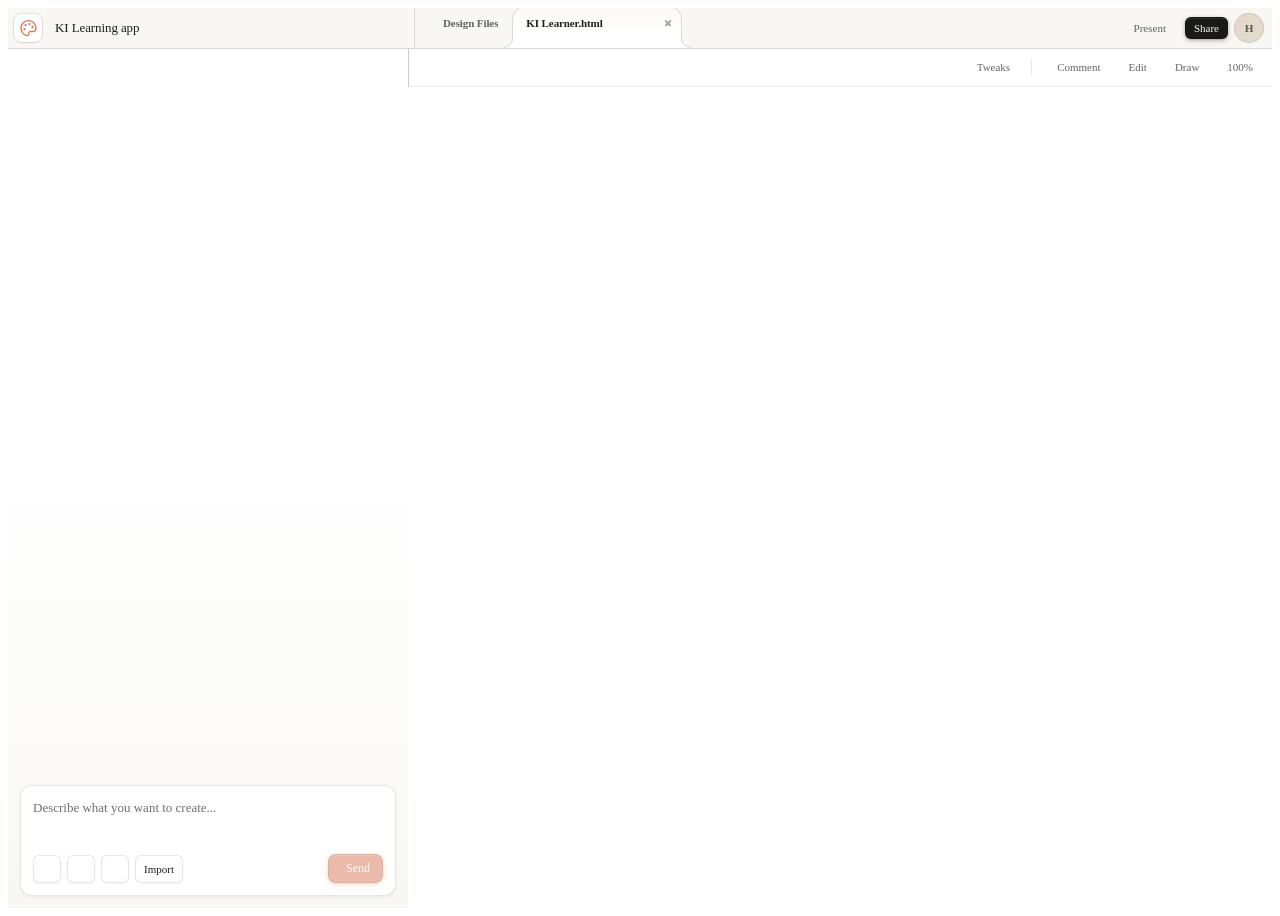
==== index.html @ 26053e1c "Rename KI Learning app.html to index.html" ====
<!DOCTYPE html>
<html lang="en" data-lt-installed="true"><head>
<meta http-equiv="content-type" content="text/html; charset=UTF-8">
    <meta charset="UTF-8">
    <meta name="viewport" content="width=device-width, initial-scale=1.0">
    <title>KI Learning app</title>
    <link rel="icon" type="image/png" href="https://claude.ai/design/favicon.png">
    <script type="module" crossorigin="" src="KI%20Learning%20app_files/index-Cz96LoZX.js"></script>
    <link rel="stylesheet" crossorigin="" href="KI%20Learning%20app_files/index-BI2EGtpj.css">
  <style data-styled="active" data-styled-version="6.4.0">.hYKtVK{font-size:14px;line-height:1;display:inline-flex;align-items:center;justify-content:center;}.eJWgcC{font-size:10px;line-height:1;display:inline-flex;align-items:center;justify-content:center;}.bLBBkU{font-size:12px;line-height:1;display:inline-flex;align-items:center;justify-content:center;}.kWDwpz{font-size:11px;line-height:1;display:inline-flex;align-items:center;justify-content:center;}.hGIDHF{font-size:12px;line-height:1;display:inline-flex;align-items:center;justify-content:center;-webkit-text-stroke:0.04em currentColor;}.cVWaJL{font-size:15px;line-height:1;display:inline-flex;align-items:center;justify-content:center;}.bQMIvb{font-size:14px;line-height:1;display:inline-flex;align-items:center;justify-content:center;-webkit-text-stroke:0.04em currentColor;}.ffAWoj{font-size:10px;line-height:1;display:inline-flex;align-items:center;justify-content:center;-webkit-text-stroke:0.04em currentColor;}.hYiRxR{font-size:13px;line-height:1;display:inline-flex;align-items:center;justify-content:center;}.kbCISs{font-size:20px;line-height:1;display:inline-flex;align-items:center;justify-content:center;-webkit-text-stroke:0.04em currentColor;}.dVxOW{font-size:11px;line-height:1;display:inline-flex;align-items:center;justify-content:center;-webkit-text-stroke:0.04em currentColor;}.hRhKWC{font-size:9px;line-height:1;display:inline-flex;align-items:center;justify-content:center;}.fsXyGc{font-size:13px;line-height:1;display:inline-flex;align-items:center;justify-content:center;-webkit-text-stroke:0.04em currentColor;}.gyfGsr{font-size:9px;line-height:1;display:inline-flex;align-items:center;justify-content:center;-webkit-text-stroke:0.04em currentColor;}.gNkjFz{padding:8px 16px;font-size:13px;font-family:inherit;font-weight:500;border-radius:8px;cursor:default;user-select:none;display:inline-flex;align-items:center;justify-content:center;gap:6px;outline:none;border:1px solid transparent;white-space:nowrap;overflow:hidden;text-overflow:ellipsis;min-width:0;flex-shrink:1;background:#D97757;color:#FAF9F5;border-color:rgba(0, 0, 0, 0.15);box-shadow:0 1px 3px rgba(180, 90, 30, 0.35),0 2px 6px rgba(180, 90, 30, 0.2),inset 0 1px 0 rgba(255, 255, 255, 0.15);position:relative;}.gNkjFz:disabled{opacity:0.5;cursor:not-allowed;}.dndEDi{padding:6px 12px;font-size:12px;font-family:inherit;font-weight:500;border-radius:8px;cursor:default;user-select:none;display:inline-flex;align-items:center;justify-content:center;gap:5px;outline:none;border:1px solid transparent;white-space:nowrap;overflow:hidden;text-overflow:ellipsis;min-width:0;flex-shrink:1;background:#FFFFFF;border-color:rgba(15, 12, 8, 0.1);color:rgba(15, 12, 8, 0.92);box-shadow:0 1px 2px rgba(20, 20, 19, 0.04);position:relative;}.dndEDi:disabled{opacity:0.5;cursor:not-allowed;}.isXUvw{padding:8px 16px;font-size:13px;font-family:inherit;font-weight:500;border-radius:8px;cursor:default;user-select:none;display:inline-flex;align-items:center;justify-content:center;gap:6px;outline:none;border:1px solid transparent;white-space:nowrap;overflow:hidden;text-overflow:ellipsis;min-width:0;flex-shrink:1;background:#C46A4D;color:#FAF9F5;border-color:rgba(0, 0, 0, 0.15);box-shadow:0 1px 3px rgba(180, 90, 30, 0.35),0 2px 6px rgba(180, 90, 30, 0.2),inset 0 1px 0 rgba(255, 255, 255, 0.15);position:relative;}.isXUvw:disabled{opacity:0.5;cursor:not-allowed;}.iXdzMN{padding:8px 16px;font-size:13px;font-family:inherit;font-weight:500;border-radius:8px;cursor:default;user-select:none;display:inline-flex;align-items:center;justify-content:center;gap:6px;outline:none;border:1px solid transparent;white-space:nowrap;overflow:hidden;text-overflow:ellipsis;min-width:0;flex-shrink:1;background:#B05E43;color:#FAF9F5;border-color:rgba(0, 0, 0, 0.15);box-shadow:0 1px 3px rgba(180, 90, 30, 0.35),0 2px 6px rgba(180, 90, 30, 0.2),inset 0 1px 0 rgba(255, 255, 255, 0.15);position:relative;}.iXdzMN:disabled{opacity:0.5;cursor:not-allowed;}.iPDDqo{padding:4px 8px;font-size:11px;font-family:inherit;font-weight:500;border-radius:6px;cursor:default;user-select:none;display:inline-flex;align-items:center;justify-content:center;gap:4px;outline:none;border:1px solid transparent;white-space:nowrap;overflow:hidden;text-overflow:ellipsis;min-width:0;flex-shrink:1;background:#191915;color:#FAF9F5;border-color:rgba(0, 0, 0, 0.2);box-shadow:0 1px 3px rgba(15, 12, 8, 0.25),0 2px 6px rgba(15, 12, 8, 0.15),inset 0 1px 0 rgba(255, 255, 255, 0.08);position:relative;}.iPDDqo:disabled{opacity:0.5;cursor:not-allowed;}.ilRVAb{padding:4px 8px;font-size:11px;font-family:inherit;font-weight:500;border-radius:6px;cursor:default;user-select:none;display:inline-flex;align-items:center;justify-content:center;gap:4px;outline:none;border:1px solid transparent;white-space:nowrap;overflow:hidden;text-overflow:ellipsis;min-width:0;flex-shrink:1;background:#FFFFFF;border-color:rgba(15, 12, 8, 0.1);color:rgba(15, 12, 8, 0.92);box-shadow:0 1px 2px rgba(20, 20, 19, 0.04);position:relative;}.ilRVAb:disabled{opacity:0.5;cursor:not-allowed;}.bMerhb{padding:6px 12px;font-size:12px;font-family:inherit;font-weight:500;border-radius:8px;cursor:default;user-select:none;display:inline-flex;align-items:center;justify-content:center;gap:5px;outline:none;border:1px solid transparent;white-space:nowrap;overflow:hidden;text-overflow:ellipsis;min-width:0;flex-shrink:1;background:#D97757;color:#FAF9F5;border-color:rgba(0, 0, 0, 0.15);box-shadow:0 1px 3px rgba(180, 90, 30, 0.35),0 2px 6px rgba(180, 90, 30, 0.2),inset 0 1px 0 rgba(255, 255, 255, 0.15);position:relative;}.bMerhb:disabled{opacity:0.5;cursor:not-allowed;}.LpSNA{padding:4px 8px;font-size:11px;font-family:inherit;font-weight:500;border-radius:6px;cursor:default;user-select:none;display:inline-flex;align-items:center;justify-content:center;gap:4px;outline:none;border:1px solid transparent;white-space:nowrap;overflow:hidden;text-overflow:ellipsis;min-width:0;flex-shrink:1;background:transparent;color:rgba(15, 12, 8, 0.64);position:relative;}.LpSNA:disabled{opacity:0.5;cursor:not-allowed;}.eaeULG{padding:8px 16px;font-size:13px;font-family:inherit;font-weight:500;border-radius:8px;cursor:default;user-select:none;display:inline-flex;align-items:center;justify-content:center;gap:6px;outline:none;border:1px solid transparent;white-space:nowrap;overflow:hidden;text-overflow:ellipsis;min-width:0;flex-shrink:1;background:#FFFFFF;border-color:rgba(15, 12, 8, 0.1);color:rgba(15, 12, 8, 0.92);box-shadow:0 1px 2px rgba(20, 20, 19, 0.04);position:relative;}.eaeULG:disabled{opacity:0.5;cursor:not-allowed;}.ceIduY{padding:6px 12px;font-size:12px;font-family:inherit;font-weight:500;border-radius:8px;cursor:default;user-select:none;display:inline-flex;align-items:center;justify-content:center;gap:5px;outline:none;border:1px solid transparent;white-space:nowrap;overflow:hidden;text-overflow:ellipsis;min-width:0;flex-shrink:1;background:#C46A4D;color:#FAF9F5;border-color:rgba(0, 0, 0, 0.15);box-shadow:0 1px 3px rgba(180, 90, 30, 0.35),0 2px 6px rgba(180, 90, 30, 0.2),inset 0 1px 0 rgba(255, 255, 255, 0.15);position:relative;}.ceIduY:disabled{opacity:0.5;cursor:not-allowed;}.ujMSx{padding:6px 12px;font-size:12px;font-family:inherit;font-weight:500;border-radius:8px;cursor:default;user-select:none;display:inline-flex;align-items:center;justify-content:center;gap:5px;outline:none;border:1px solid transparent;white-space:nowrap;overflow:hidden;text-overflow:ellipsis;min-width:0;flex-shrink:1;background:#B05E43;color:#FAF9F5;border-color:rgba(0, 0, 0, 0.15);box-shadow:0 1px 3px rgba(180, 90, 30, 0.35),0 2px 6px rgba(180, 90, 30, 0.2),inset 0 1px 0 rgba(255, 255, 255, 0.15);position:relative;}.ujMSx:disabled{opacity:0.5;cursor:not-allowed;}.hLYyfT{padding:6px 12px;font-size:12px;font-family:inherit;font-weight:500;border-radius:8px;cursor:default;user-select:none;display:inline-flex;align-items:center;justify-content:center;gap:5px;outline:none;border:1px solid transparent;white-space:nowrap;overflow:hidden;text-overflow:ellipsis;min-width:0;flex-shrink:1;background:rgba(15, 12, 8, 0.04);border-color:rgba(15, 12, 8, 0.1);color:rgba(15, 12, 8, 0.92);box-shadow:0 1px 2px rgba(20, 20, 19, 0.04);position:relative;}.hLYyfT:disabled{opacity:0.5;cursor:not-allowed;}.fSesGf{padding:6px 12px;font-size:12px;font-family:inherit;font-weight:500;border-radius:8px;cursor:default;user-select:none;display:inline-flex;align-items:center;justify-content:center;gap:5px;outline:none;border:1px solid transparent;white-space:nowrap;overflow:hidden;text-overflow:ellipsis;min-width:0;flex-shrink:1;background:#E8E6DC;border-color:rgba(15, 12, 8, 0.1);color:rgba(15, 12, 8, 0.92);box-shadow:0 1px 2px rgba(20, 20, 19, 0.04);position:relative;}.fSesGf:disabled{opacity:0.5;cursor:not-allowed;}.cuEEjW{padding:4px 8px;font-size:11px;font-family:inherit;font-weight:500;border-radius:6px;cursor:default;user-select:none;display:inline-flex;align-items:center;justify-content:center;gap:4px;outline:none;border:1px solid transparent;white-space:nowrap;overflow:hidden;text-overflow:ellipsis;min-width:0;flex-shrink:1;background:rgba(15, 12, 8, 0.04);border-color:rgba(15, 12, 8, 0.1);color:rgba(15, 12, 8, 0.92);box-shadow:0 1px 2px rgba(20, 20, 19, 0.04);position:relative;}.cuEEjW:disabled{opacity:0.5;cursor:not-allowed;}.eGORRY{padding:4px 8px;font-size:11px;font-family:inherit;font-weight:500;border-radius:6px;cursor:default;user-select:none;display:inline-flex;align-items:center;justify-content:center;gap:4px;outline:none;border:1px solid transparent;white-space:nowrap;overflow:hidden;text-overflow:ellipsis;min-width:0;flex-shrink:1;background:rgba(15, 12, 8, 0.04);color:rgba(15, 12, 8, 0.64);position:relative;}.eGORRY:disabled{opacity:0.5;cursor:not-allowed;}.bnxZnQ{padding:4px 8px;font-size:11px;font-family:inherit;font-weight:500;border-radius:6px;cursor:default;user-select:none;display:inline-flex;align-items:center;justify-content:center;gap:4px;outline:none;border:1px solid transparent;white-space:nowrap;overflow:hidden;text-overflow:ellipsis;min-width:0;flex-shrink:1;background:#2B2B26;color:#FAF9F5;border-color:rgba(0, 0, 0, 0.2);box-shadow:0 1px 3px rgba(15, 12, 8, 0.25),0 2px 6px rgba(15, 12, 8, 0.15),inset 0 1px 0 rgba(255, 255, 255, 0.08);position:relative;}.bnxZnQ:disabled{opacity:0.5;cursor:not-allowed;}.hWQkAp{padding:4px 8px;font-size:11px;font-family:inherit;font-weight:500;border-radius:6px;cursor:default;user-select:none;display:inline-flex;align-items:center;justify-content:center;gap:4px;outline:none;border:1px solid transparent;white-space:nowrap;overflow:hidden;text-overflow:ellipsis;min-width:0;flex-shrink:1;background:#0F0C08;color:#FAF9F5;border-color:rgba(0, 0, 0, 0.2);box-shadow:0 1px 3px rgba(15, 12, 8, 0.25),0 2px 6px rgba(15, 12, 8, 0.15),inset 0 1px 0 rgba(255, 255, 255, 0.08);position:relative;}.hWQkAp:disabled{opacity:0.5;cursor:not-allowed;}@keyframes gRQzEF{0%,80%,100%{opacity:0.25;transform:scale(0.75);}40%{opacity:1;transform:scale(1);}}.dPrClW{position:absolute;inset:0;display:flex;align-items:center;justify-content:center;gap:3.75px;}.dPrClW>span{width:5px;height:5px;border-radius:50%;background:currentColor;animation:gRQzEF 1.2s ease-in-out infinite;}.dPrClW>span:nth-child(2){animation-delay:0.15s;}.dPrClW>span:nth-child(3){animation-delay:0.3s;}.cUYBSi{position:absolute;inset:0;display:flex;align-items:center;justify-content:center;gap:2.25px;}.cUYBSi>span{width:3px;height:3px;border-radius:50%;background:currentColor;animation:gRQzEF 1.2s ease-in-out infinite;}.cUYBSi>span:nth-child(2){animation-delay:0.15s;}.cUYBSi>span:nth-child(3){animation-delay:0.3s;}.ewSksf{width:26px;height:26px;padding:0;border-radius:6px;cursor:default;user-select:none;display:flex;align-items:center;justify-content:center;outline:none;color:rgba(15, 12, 8, 0.64);background:transparent;border:1px solid transparent;}.ewSksf:disabled{opacity:0.3;cursor:not-allowed;}.kcgBzM{width:28px;height:28px;padding:0;border-radius:6px;cursor:default;user-select:none;display:flex;align-items:center;justify-content:center;outline:none;color:rgba(15, 12, 8, 0.64);background:#FFFFFF;border:1px solid rgba(15, 12, 8, 0.1);box-shadow:0 1px 2px rgba(20, 20, 19, 0.04);}.kcgBzM:disabled{opacity:0.3;cursor:not-allowed;}.idXJmk{width:26px;height:26px;padding:0;border-radius:6px;cursor:default;user-select:none;display:flex;align-items:center;justify-content:center;outline:none;color:rgba(15, 12, 8, 0.64);background:#FFFFFF;border:1px solid rgba(15, 12, 8, 0.1);box-shadow:0 1px 2px rgba(20, 20, 19, 0.04);}.idXJmk:disabled{opacity:0.3;cursor:not-allowed;}.hYayyT{width:32px;height:32px;padding:0;border-radius:6px;cursor:default;user-select:none;display:flex;align-items:center;justify-content:center;outline:none;color:rgba(15, 12, 8, 0.64);background:transparent;border:1px solid transparent;}.hYayyT:disabled{opacity:0.3;cursor:not-allowed;}.djthpa{width:28px;height:28px;padding:0;border-radius:6px;cursor:default;user-select:none;display:flex;align-items:center;justify-content:center;outline:none;color:rgba(15, 12, 8, 0.64);background:#D97757;color:#FAF9F5;border:1px solid rgba(0, 0, 0, 0.15);box-shadow:0 1px 3px rgba(180, 90, 30, 0.35),0 2px 6px rgba(180, 90, 30, 0.2),inset 0 1px 0 rgba(255, 255, 255, 0.15);}.djthpa:disabled{opacity:0.3;cursor:not-allowed;}.htRihl{width:28px;height:28px;padding:0;border-radius:6px;cursor:default;user-select:none;display:flex;align-items:center;justify-content:center;outline:none;color:rgba(15, 12, 8, 0.64);background:rgba(15, 12, 8, 0.04);border:1px solid rgba(15, 12, 8, 0.1);box-shadow:0 1px 2px rgba(20, 20, 19, 0.04);}.htRihl:disabled{opacity:0.3;cursor:not-allowed;}.kEbXKT{width:22px;height:22px;padding:0;border-radius:6px;cursor:default;user-select:none;display:flex;align-items:center;justify-content:center;outline:none;color:rgba(15, 12, 8, 0.64);background:transparent;border:1px solid transparent;}.kEbXKT:disabled{opacity:0.3;cursor:not-allowed;}.igRrSv{width:22px;height:22px;padding:0;border-radius:6px;cursor:default;user-select:none;display:flex;align-items:center;justify-content:center;outline:none;color:rgba(15, 12, 8, 0.64);background:rgba(15, 12, 8, 0.04);border:1px solid transparent;}.igRrSv:disabled{opacity:0.3;cursor:not-allowed;}.kHMinP{width:20px;height:20px;padding:0;border-radius:6px;cursor:default;user-select:none;display:flex;align-items:center;justify-content:center;outline:none;color:rgba(15, 12, 8, 0.64);background:transparent;border:1px solid transparent;}.kHMinP:disabled{opacity:0.3;cursor:not-allowed;}.iUMnjo{width:20px;height:20px;padding:0;border:none;border-radius:4px;cursor:default;user-select:none;display:flex;align-items:center;justify-content:center;background:transparent;color:rgba(15, 12, 8, 0.60);text-decoration:none;outline:none;}.iUMnjo:hover{color:rgba(15, 12, 8, 0.64);}.iUMnjo:active{filter:brightness(0.8);}.iUMnjo:disabled{opacity:0.3;cursor:not-allowed;}.gFljpw{width:18px;height:18px;padding:0;border:none;border-radius:4px;cursor:default;user-select:none;display:flex;align-items:center;justify-content:center;background:transparent;color:rgba(15, 12, 8, 0.60);text-decoration:none;outline:none;}.gFljpw:hover{color:rgba(15, 12, 8, 0.64);}.gFljpw:active{filter:brightness(0.8);}.gFljpw:disabled{opacity:0.3;cursor:not-allowed;}@keyframes iXUeEl{from{opacity:0;}to{opacity:1;}}@keyframes fa-DiUl{from{opacity:0;transform:scale(0.96);}to{opacity:1;transform:scale(1);}}.dhGPtM{position:fixed;inset:0;z-index:2000;background:rgba(15, 12, 8, 0.4);display:grid;place-items:center;animation:iXUeEl 0.15s ease;}@keyframes csgVnY{0%{transform:translateX(-100%);}100%{transform:translateX(400%);}}.hfKymp{width:120px;height:3px;background:rgba(20, 20, 20, 0.15);border-radius:2px;overflow:hidden;}.hfKymp::after{content:'';display:block;width:30%;height:100%;background:#222;border-radius:2px;animation:csgVnY 1.2s ease-in-out infinite;}.bCuYvg{position:fixed;inset:0;display:flex;align-items:center;justify-content:center;pointer-events:none;}.dmpsQP{position:relative;display:flex;align-items:center;gap:8px;line-height:1.4;font-family:inherit;background:#F0EEE6;color:rgba(15, 12, 8, 0.64);font-weight:500;font-size:11px;padding:6px 12px 14px;margin:0 1px -8px;border:0.5px solid rgba(15, 12, 8, 0.1);border-bottom:none;border-radius:10px 10px 0 0;}.IBbJT{position:fixed;top:20px;right:20px;z-index:10000;display:flex;flex-direction:column;gap:8px;pointer-events:none;}.bGPKju{height:100dvh;display:flex;flex-direction:column;}.gLBaqf{flex:1;min-height:0;}.jRsIpp{width:100%;padding:8px 10px;padding-left:10px;font-size:13px;font-family:inherit;background:#FFFFFF;border:1px solid rgba(15, 12, 8, 0.1);border-radius:6px;color:rgba(15, 12, 8, 0.92);outline:none;box-shadow:inset 0 1px 2px rgba(20, 20, 19, 0.06);transition:all 0.1s ease;}.jRsIpp::placeholder{color:rgba(15, 12, 8, 0.60);}.jRsIpp::-webkit-search-cancel-button,.jRsIpp::-webkit-search-decoration,.jRsIpp::-webkit-search-results-button,.jRsIpp::-webkit-search-results-decoration{display:none;}@media (max-width: 700px){.jRsIpp{font-size:16px;}}.eifYwH{width:100%;padding:8px 10px;padding-left:30px;font-size:13px;font-family:inherit;background:#FFFFFF;border:1px solid rgba(15, 12, 8, 0.1);border-radius:6px;color:rgba(15, 12, 8, 0.92);outline:none;box-shadow:inset 0 1px 2px rgba(20, 20, 19, 0.06);transition:all 0.1s ease;}.eifYwH::placeholder{color:rgba(15, 12, 8, 0.60);}.eifYwH::-webkit-search-cancel-button,.eifYwH::-webkit-search-decoration,.eifYwH::-webkit-search-results-button,.eifYwH::-webkit-search-results-decoration{display:none;}@media (max-width: 700px){.eifYwH{font-size:16px;}}.goePgG{width:100%;padding:8px 10px;padding-left:10px;font-size:13px;font-family:inherit;background:#FFFFFF;border:1px solid rgba(15, 12, 8, 0.36);border-radius:6px;color:rgba(15, 12, 8, 0.92);outline:none;box-shadow:0 0 0 2px #E3DACC;transition:all 0.1s ease;}.goePgG::placeholder{color:rgba(15, 12, 8, 0.60);}.goePgG::-webkit-search-cancel-button,.goePgG::-webkit-search-decoration,.goePgG::-webkit-search-results-button,.goePgG::-webkit-search-results-decoration{display:none;}@media (max-width: 700px){.goePgG{font-size:16px;}}.bDXRCH{position:relative;width:100%;cursor:text;}.dJfHOx{position:absolute;left:10px;top:50%;transform:translateY(-50%);display:inline-flex;color:rgba(15, 12, 8, 0.60);pointer-events:none;}.bdqSAA{width:100%;padding:0;font-size:13px;font-family:inherit;background:transparent;border:none;color:rgba(15, 12, 8, 0.92);outline:none;resize:none;line-height:1.5;overflow-y:hidden;}.bdqSAA::placeholder{color:rgba(15, 12, 8, 0.60);}@media (max-width: 700px){.bdqSAA{font-size:16px;}}.fIAiu{width:32px;height:18px;border-radius:9px;background:#2A78D6;box-shadow:inset 0 0 0 1px #2569BF;padding:2px;cursor:pointer;opacity:1;transition:background-color 0.15s ease;}.jGWPng{width:14px;height:14px;border-radius:50%;background:#FFFFFF;box-shadow:0 1px 2px rgba(20, 20, 19, 0.04);transform:translateX(14px);transition:transform 0.15s ease;}.gGfrDX{display:inline-flex;gap:2px;padding:3px;background:rgba(15, 12, 8, 0.05);border-radius:10px;}.byTcRT{display:inline-flex;align-items:center;gap:6px;height:auto;padding:7px 16px;background:#fff;border:none;border-radius:8px;font-size:12.5px;font-weight:500;font-family:inherit;color:rgba(15, 12, 8, 0.92);cursor:default;box-shadow:0 1px 2px rgba(20, 20, 19, 0.08);}.byTcRT:hover{color:rgba(15, 12, 8, 0.92);}.dfgQNt{display:inline-flex;align-items:center;gap:6px;height:auto;padding:7px 16px;background:transparent;border:none;border-radius:8px;font-size:12.5px;font-weight:500;font-family:inherit;color:rgba(15, 12, 8, 0.64);cursor:default;box-shadow:none;}.dfgQNt:hover{color:rgba(15, 12, 8, 0.92);}.lmeFEQ{display:flex;align-items:stretch;gap:24px;padding:0 40px;background:#F8F7F3;border-bottom:1px solid rgba(15, 12, 8, 0.08);}.elvBEu{padding:14px 2px;background:none;border:none;font-family:inherit;font-size:13px;font-weight:550;color:rgba(15, 12, 8, 0.92);cursor:default;margin-bottom:-1px;box-shadow:inset 0 -2px 0 rgba(15, 12, 8, 0.92);transition:color 0.12s;}.elvBEu:hover{color:rgba(15, 12, 8, 0.92);}.elvBEu::after{content:attr(data-text);display:block;height:0;overflow:hidden;visibility:hidden;font-weight:550;}.NecVT{padding:14px 2px;background:none;border:none;font-family:inherit;font-size:13px;font-weight:500;color:rgba(15, 12, 8, 0.64);cursor:default;margin-bottom:-1px;box-shadow:none;transition:color 0.12s;}.NecVT:hover{color:rgba(15, 12, 8, 0.92);}.NecVT::after{content:attr(data-text);display:block;height:0;overflow:hidden;visibility:hidden;font-weight:550;}.hlphph{position:fixed;inset:0;z-index:3499;}.gROcba{position:fixed;left:0px;top:0px;z-index:3500;background:#FFFFFF;border:1px solid rgba(15, 12, 8, 0.1);border-radius:8px;box-shadow:0 10px 15px rgba(20, 20, 19, 0.08);min-width:140px;overflow:hidden;visibility:hidden;}.bLZwcZ{position:fixed;left:1321px;top:35.75px;z-index:3500;background:#FFFFFF;border:1px solid rgba(15, 12, 8, 0.1);border-radius:8px;box-shadow:0 10px 15px rgba(20, 20, 19, 0.08);min-width:140px;overflow:hidden;visibility:visible;}.bnEpYh{position:fixed;left:1321px;top:35.75px;z-index:3500;background:#FFFFFF;border:1px solid rgba(15, 12, 8, 0.1);border-radius:8px;box-shadow:0 10px 15px rgba(20, 20, 19, 0.08);min-width:140px;overflow:hidden;visibility:hidden;}.fOGTOE{display:flex;align-items:flex-end;justify-content:space-between;gap:12px;padding:0 4px 8px;min-height:20px;}.beWLvP{font-size:12px;font-weight:500;color:rgba(15, 12, 8, 0.64);}.jLQIOv{font-size:11.5px;color:rgba(15, 12, 8, 0.60);line-height:1.5;padding:8px 4px 0;}.bQMhra{background:#FFFFFF;border:1px solid rgba(15, 12, 8, 0.1);border-radius:10px;box-shadow:0 1px 3px rgba(20, 20, 19, 0.06);position:relative;display:flex;flex-direction:column;overflow:hidden;}.bQMhra>*+*{border-top:1px solid rgba(15, 12, 8, 0.08);}.bQMhra>*+[data-indented-divider]{border-top-color:transparent;position:relative;}.bQMhra>*+[data-indented-divider]::before{content:'';position:absolute;top:-1px;left:20px;right:0;height:1px;background:rgba(15, 12, 8, 0.08);}.dwhImt{display:inline-flex;align-items:center;gap:4px;padding:2px 4px;font-size:12px;font-weight:500;font-family:inherit;color:rgba(15, 12, 8, 0.64);background:none;border:none;border-radius:4px;cursor:default;}.dwhImt:hover{color:rgba(15, 12, 8, 0.92);background:rgba(15, 12, 8, 0.04);}.guMLKt{padding:12px 16px;}.OWrKw{display:flex;align-items:center;gap:12px;min-height:20px;}.GcQhN{flex:1;min-width:0;display:flex;flex-direction:column;gap:2px;}.hMbCMH{font-size:13px;font-weight:500;color:rgba(15, 12, 8, 0.92);line-height:1.35;overflow:hidden;text-overflow:ellipsis;}.dVtdJo{font-size:11.5px;font-weight:450;color:rgba(15, 12, 8, 0.60);line-height:1.4;overflow:hidden;text-overflow:ellipsis;}.kgSNBD{display:inline-flex;align-items:center;gap:8px;flex-shrink:0;}.fyBBSR{display:inline-flex;align-items:center;gap:3px;padding:2px 4px;font-size:9px;font-family:inherit;font-weight:500;background:#F8F7F3;border:1px solid #E0DED6;border-radius:8px;box-shadow:0 1px 2px rgba(0,0,0,0.04);color:rgba(15, 12, 8, 0.64);min-width:0;flex-shrink:1;}.jiTyLY{display:inline-flex;align-items:center;gap:4px;padding:2px 6px;font-size:10px;font-family:inherit;font-weight:500;background:#F8F7F3;border:1px solid #E0DED6;border-radius:8px;box-shadow:0 1px 2px rgba(0,0,0,0.04);color:rgba(15, 12, 8, 0.64);min-width:0;flex-shrink:1;}.iofWdd{overflow:hidden;text-overflow:ellipsis;white-space:nowrap;}.focohi{cursor:default;opacity:0.5;margin-left:2px;flex-shrink:0;transform:translateY(1px);}.dtfIIg{cursor:default;opacity:1;margin-left:2px;flex-shrink:0;transform:translateY(1px);}.hlFPex{display:flex;align-items:center;gap:6px;padding:6px 10px;background:#FFFFFF;border-bottom:1px solid rgba(15, 12, 8, 0.08);}.iOFPBA{flex:1;display:flex;overflow:hidden;position:relative;}.fyJnil{flex-shrink:0;position:relative;transition:width 0.28s cubic-bezier(0.4, 0, 0.2, 1);}.kTIVpp{position:absolute;top:0;bottom:0;display:flex;flex-direction:column;background:#F8F7F3;border-right:1px solid #ccc;transition:left 0.28s cubic-bezier(0.4, 0, 0.2, 1),filter 0.2s ease;filter:none;cursor:default;}.jGimap{flex:1;display:flex;flex-direction:column;min-height:0;pointer-events:auto;}.irOwSp{position:absolute;top:0;bottom:0;width:8px;cursor:col-resize;z-index:10;}.buEsqT{flex:1;min-width:0;display:flex;flex-direction:column;}.ecDwvP{width:28px;height:28px;border-radius:7px;display:inline-flex;align-items:center;justify-content:center;align-self:center;flex-shrink:0;color:#D97757;background:#ffffff;box-shadow:0 1px 2px rgba(20, 20, 19, 0.08),0 0 0 1px rgba(15, 12, 8, 0.08);cursor:default;text-decoration:none;transition:box-shadow 0.12s ease,transform 0.12s ease;}.ecDwvP:hover{box-shadow:0 2px 5px rgba(20, 20, 19, 0.12),0 0 0 1px rgba(15, 12, 8, 0.1);transform:translateY(-1px);}.ecDwvP:active{transform:translateY(1px);}.boUWIx{display:flex;align-items:center;gap:10px;padding-bottom:24px;user-select:none;}.ioOgGj{flex-shrink:0;display:inline-flex;color:#D97757;}.kMQDae{display:flex;flex-direction:column;min-width:0;}.JCsLD{display:flex;align-items:center;gap:8px;}.hFPZZj{font-family:'Anthropic Serif',Georgia,serif;font-size:22px;font-weight:330;font-variation-settings:'wght' 330,'opsz' 22;letter-spacing:-0.5px;line-height:1;color:rgba(15, 12, 8, 0.92);}.gTlOvT{font-family:inherit;font-size:10px;font-weight:500;letter-spacing:0.1px;margin-top:3px;color:rgba(15, 12, 8, 0.60);}.dkSjuj{position:absolute;top:0;bottom:0;left:0;width:18px;pointer-events:none;background:linear-gradient(
    to right,
    #eceae4,
    transparent
  );opacity:0;transition:opacity 0.15s ease;z-index:5;}.khDPQX{position:absolute;top:0;bottom:0;right:0;width:18px;pointer-events:none;background:linear-gradient(
    to left,
    #eceae4,
    transparent
  );opacity:0;transition:opacity 0.15s ease;z-index:5;}.bxyjxd{display:flex;align-items:flex-end;gap:0;flex:1;min-width:0;overflow-x:auto;overflow-y:hidden;overscroll-behavior-x:contain;scrollbar-width:none;padding-right:96px;}.bxyjxd::-webkit-scrollbar{display:none;}.ihifVY{box-sizing:border-box;font-size:13px;font-weight:450;font-family:inherit;color:rgba(15, 12, 8, 0.92);letter-spacing:-0.1px;line-height:20px;border-radius:4px;padding:2px 6px;border:1px solid transparent;max-width:320px;cursor:text;overflow:hidden;text-overflow:ellipsis;white-space:nowrap;}.ihifVY:hover{background:rgba(15, 12, 8, 0.04);}.fjAzMM{box-sizing:border-box;font-size:13px;font-weight:450;font-family:inherit;color:rgba(15, 12, 8, 0.92);letter-spacing:-0.1px;line-height:20px;border-radius:4px;padding:2px 6px;border:1px solid transparent;max-width:320px;position:absolute;visibility:hidden;white-space:pre;pointer-events:none;}.ivJRSb{display:flex;align-items:center;align-self:center;gap:6px;margin-left:2px;padding-right:10px;flex:1;min-width:0;}.gNiiHx{margin-right:4px;}.jxhOrY{width:64px;height:52px;display:flex;align-items:center;justify-content:center;}.jJtwA{width:64px;height:44.8px;background:#FFFFFF;border:1px solid rgba(15, 12, 8, 0.1);border-radius:0 6px 6px 6px;box-shadow:0 1px 2px rgba(20, 20, 19, 0.04);position:relative;}.imZgfn{position:absolute;top:-5px;left:0px;width:14px;height:5px;background:#FFFFFF;border-radius:3px 3px 0 0;border-left:1px solid rgba(15, 12, 8, 0.1);border-right:1px solid rgba(15, 12, 8, 0.1);border-top:1px solid rgba(15, 12, 8, 0.1);}.exGKum{position:absolute;top:7px;left:0;right:0;bottom:0;background:rgba(15, 12, 8, 0.04);border-top:1px solid rgba(15, 12, 8, 0.08);}.eLyxga{margin:8px 0;border-radius:8px;overflow:hidden;background:#FDF4EE;border:0.5px solid #F0C9B5;}.hCimLK{margin:8px 0;border-radius:8px;overflow:hidden;background:#F8F7F3;border:0.5px solid #E0DED6;box-shadow:0 1px 2px rgba(0,0,0,0.04);}.kZEJXV{margin:8px 0;border-radius:8px;overflow:hidden;background:#2C2C2A;border:none;box-shadow:0 2px 8px rgba(0,0,0,0.18),0 1px 3px rgba(0,0,0,0.12);transition:all 0.15s ease;}.kZEJXV:hover{background:#3A3A38;}.knBMoj{display:flex;align-items:center;min-height:24px;height:24px;padding:0 10px;cursor:default;user-select:none;gap:8px;}.evPNLD{display:flex;align-items:center;min-height:24px;height:24px;padding:0 10px;cursor:pointer;user-select:none;gap:8px;}.cfGrNx{display:flex;align-items:center;min-height:24px;height:24px;padding:0 12px;cursor:pointer;user-select:none;gap:8px;}.erugSH{font-size:11px;font-weight:500;color:#A84E2E;flex:1;overflow:hidden;font-variant-numeric:tabular-nums;text-overflow:ellipsis;white-space:nowrap;}.iQvNvb{font-size:11px;font-weight:500;color:rgba(15, 12, 8, 0.64);flex:1;overflow:hidden;font-variant-numeric:tabular-nums;text-overflow:ellipsis;white-space:nowrap;}.gKmMoT{font-size:11px;font-weight:500;color:#FAF9F5;flex:1;overflow:hidden;font-variant-numeric:tabular-nums;text-overflow:ellipsis;white-space:nowrap;}.hZkhNS{color:rgba(15, 12, 8, 0.60);flex-shrink:0;transition:transform 0.15s ease;transform:rotate(180deg);}.jVNYBf{color:rgba(15, 12, 8, 0.60);flex-shrink:0;transition:transform 0.15s ease;transform:rotate(0deg);}.chynHX{border-top:0.5px solid #E0DED6;padding:8px 10px;background:#F8F7F3;}.YAOkJ{padding:4px;width:280px;font-family:inherit;}.gpBFqZ{padding:8px 12px;}.iZphUl{font-size:12px;font-weight:600;color:rgba(15, 12, 8, 0.92);padding:10px 12px 6px 14px;}.gsfKyC{height:1px;background:rgba(15, 12, 8, 0.08);margin:4px 8px;}.EGazI{font-size:12px;color:rgba(15, 12, 8, 0.60);line-height:1.5;padding:4px 12px 8px;}.ga-dBOh{appearance:none;-webkit-appearance:none;width:100%;padding:6px 24px 6px 10px;font-size:12px;font-family:inherit;font-weight:500;background:#FFFFFF;border:1px solid rgba(15, 12, 8, 0.1);border-radius:6px;color:rgba(15, 12, 8, 0.92);box-shadow:0 1px 2px rgba(20, 20, 19, 0.04);cursor:default;outline:none;transition:all 0.15s ease;background-image:url("data:image/svg+xml,%3Csvg width='10' height='6' viewBox='0 0 10 6' fill='none' xmlns='http://www.w3.org/2000/svg'%3E%3Cpath d='M1 1L5 5L9 1' stroke='%23999' stroke-width='1.5' stroke-linecap='round' stroke-linejoin='round'/%3E%3C/svg%3E");background-repeat:no-repeat;background-position:right 8px center;}.ga-dBOh:hover{background-color:rgba(15, 12, 8, 0.04);}.ga-dBOh:focus-visible{border-color:rgba(15, 12, 8, 0.36);box-shadow:0 0 0 2px #E3DACC;}.ga-dBOh:disabled{opacity:0.6;cursor:not-allowed;}.euGSxx{width:100%;display:flex;align-items:center;gap:8px;padding:8px 12px;border:none;border-radius:4px;background:transparent;color:rgba(15, 12, 8, 0.92);font-size:13px;font-family:inherit;text-align:left;cursor:default;outline:none;transition:background 0.1s ease;}.euGSxx:hover:not(:disabled){background:rgba(15, 12, 8, 0.04);}.euGSxx:focus-visible{box-shadow:0 0 0 2px #E3DACC;}.euGSxx:disabled{color:rgba(15, 12, 8, 0.32);cursor:not-allowed;}.lmcghY{overflow:hidden;white-space:nowrap;text-overflow:ellipsis;min-width:0;}.bjpItW{display:inline-flex;align-items:center;gap:5px;padding:5px 10px;border-radius:100px;background:rgba(15, 12, 8, 0.04);border:1px solid rgba(15, 12, 8, 0.08);box-shadow:none;cursor:default;transition:all 0.15s ease;user-select:none;}.dEZPm{font-size:11px;font-weight:450;color:rgba(15, 12, 8, 0.58);line-height:1;white-space:nowrap;transition:color 0.15s ease;}.eIPGv{font-family:inherit;font-size:11px;font-weight:450;color:rgba(15, 12, 8, 0.60);line-height:1.4;}.evytJq{all:unset;display:inline-flex;align-items:center;gap:5px;padding:5px 10px;border-radius:100px;background:rgba(15, 12, 8, 0.04);border:1px solid rgba(15, 12, 8, 0.08);box-shadow:none;cursor:pointer;transition:all 0.15s ease;user-select:none;font-family:inherit;}.XBshY{font-size:11px;font-weight:450;color:rgba(15, 12, 8, 0.58);line-height:1;white-space:nowrap;transition:color 0.15s ease;max-width:140px;overflow:hidden;text-overflow:ellipsis;}.hPjHGQ{padding-bottom:24px;padding-right:16px;margin-top:24px;display:flex;flex-wrap:wrap-reverse;gap:6px;justify-content:flex-start;}.Hipzm{display:inline-flex;align-items:center;gap:5px;padding:5px 10px;border-radius:100px;background:rgba(15, 12, 8, 0.04);border:1px solid rgba(15, 12, 8, 0.08);box-shadow:none;text-decoration:none;cursor:pointer;transition:all 0.15s ease;}.hEJkhr{font-size:11px;font-weight:450;color:rgba(15, 12, 8, 0.58);line-height:1;white-space:nowrap;transition:color 0.15s ease;}.geHwlX{width:28px;height:28px;border-radius:50%;background:#E3DACC;border:1px solid rgba(15, 12, 8, 0.1);display:flex;align-items:center;justify-content:center;font-size:11.200000000000001px;font-family:inherit;font-weight:600;color:rgba(15, 12, 8, 0.64);flex-shrink:0;}.kTehOW{all:unset;display:inline-flex;cursor:pointer;border-radius:50%;}.kTehOW:focus-visible{box-shadow:0 0 0 2px #E3DACC;}.eeJbSw{text-align:center;}.jsUeOz{font-family:'Anthropic Serif',Georgia,serif;font-size:20px;font-weight:420;color:rgba(15, 12, 8, 0.60);line-height:1.25;letter-spacing:-0.2px;margin:0 0 4px;}.hNrTBE{background:#FFFFFF;border:1px solid rgba(15, 12, 8, 0.1);border-radius:10px;box-shadow:0 1px 3px rgba(20, 20, 19, 0.06);overflow:hidden;}.kVvDOk{padding:20px;}.dVVfEv{font-size:13px;color:rgba(15, 12, 8, 0.64);font-family:inherit;line-height:1.5;margin-bottom:16px;}.hvrWT{flex:1;display:flex;flex-direction:column;min-height:0;position:relative;}.jNydPR{flex:1;min-height:0;display:flex;flex-direction:column;}.fHQMBN{display:flex;flex-direction:column;gap:40px;}.dIyvKH{display:grid;grid-template-columns:1fr 250px;column-gap:28px;align-items:start;}@media (max-width: 700px){.dIyvKH{grid-template-columns:1fr;row-gap:14px;}}.iMZxNf{position:relative;aspect-ratio:16/10;transition:transform 0.22s cubic-bezier(0.2, 0.8, 0.2, 1);cursor:pointer;transform:scale(1.02);transform-origin:center center;}.iMZxNf:hover{transform:scale(1.02);}@media (max-width: 700px){.iMZxNf{transform:none;}.iMZxNf:hover{transform:none;}}.huNEZY{position:relative;aspect-ratio:16/10;transition:transform 0.22s cubic-bezier(0.2, 0.8, 0.2, 1);cursor:pointer;transform:scale(1);transform-origin:center center;}.huNEZY:hover{transform:scale(1.01);}@media (max-width: 700px){.huNEZY{transform:none;}.huNEZY:hover{transform:none;}}.jDdaJk{position:absolute;inset:0;border-radius:14px;overflow:hidden;background:#FFFFFF;border:1px solid rgba(15, 12, 8, 0.08);box-shadow:0 1px 3px rgba(20, 20, 19, 0.06);}.fZLtkM{position:absolute;inset:0;background:url(/design/gallery/text-streaming.jpg) right top/cover no-repeat;opacity:1;transition:opacity 0.3s ease;pointer-events:none;}.kBINjB{position:absolute;inset:0;background:url(/design/gallery/text-particle-effects.jpg) right top/cover no-repeat;opacity:1;transition:opacity 0.3s ease;pointer-events:none;}.bZnFfR{position:absolute;inset:0;background:url(/design/gallery/cosmic-scale.jpg) right top/cover no-repeat;opacity:1;transition:opacity 0.3s ease;pointer-events:none;}.biGxrb{position:absolute;inset:0;background:url(/design/gallery/shader-wallpapers.jpg) right top/cover no-repeat;opacity:1;transition:opacity 0.3s ease;pointer-events:none;}.kQZSus{position:absolute;inset:0;background:url(/design/gallery/organic-loaders.jpg) right top/cover no-repeat;opacity:1;transition:opacity 0.3s ease;pointer-events:none;}.iDcqSh{position:absolute;inset:0;background:url(/design/gallery/iridescent-card.jpg) right top/cover no-repeat;opacity:1;transition:opacity 0.3s ease;pointer-events:none;}.iODjnr{position:absolute;inset:0;background:url(/design/gallery/app-onboarding.jpg) right top/cover no-repeat;opacity:1;transition:opacity 0.3s ease;pointer-events:none;}.cyMPhr{position:absolute;inset:0;background:url(/design/gallery/globe-loader.jpg) right top/cover no-repeat;opacity:1;transition:opacity 0.3s ease;pointer-events:none;}.cNYjWL{position:absolute;inset:0;background:url(/design/gallery/calculator-kit.jpg) right top/cover no-repeat;opacity:1;transition:opacity 0.3s ease;pointer-events:none;}.eRmOF{position:absolute;inset:0;background:url(/design/gallery/text-streaming.jpg) right top/cover no-repeat;opacity:0;transition:opacity 0.3s ease;pointer-events:none;}.jlHAMV{position:absolute;top:0;left:0;width:800px;height:500px;border:0;background:transparent;transform-origin:top left;transform:scale(1.06625);opacity:0;transition:opacity 0.3s ease;}.bTPASw{position:absolute;top:0;left:0;width:800px;height:500px;border:0;background:transparent;transform-origin:top left;transform:scale(1.06625);opacity:1;transition:opacity 0.3s ease;}.iviEWD{display:flex;flex-direction:column;padding:6px 0;}@media (max-width: 700px){.iviEWD{padding:0;}}.bFXkWh{font-family:'Anthropic Serif',Georgia,serif;font-size:22px;font-weight:430;line-height:1.2;color:rgba(15, 12, 8, 0.92);margin-bottom:10px;}.gptCLS{font-size:13px;line-height:1.5;font-style:italic;color:rgba(15, 12, 8, 0.64);margin-bottom:14px;}.gptCLS::before{content:'“';}.gptCLS::after{content:'”';}.gptCLS a{color:inherit;text-decoration:underline;}.loNmyk{align-self:flex-start;}.eNHzZz{position:absolute;bottom:10px;right:12px;font-size:10px;font-weight:500;letter-spacing:-0.1px;color:#FAF9F5;background:rgba(15, 12, 8, 0.5);padding:4px 8px;border-radius:999px;backdrop-filter:blur(4px);pointer-events:none;opacity:1;transition:opacity 0.25s ease;}.eNHzZz .touch-only{display:none;}@media (hover: none){.eNHzZz .hover-only{display:none;}.eNHzZz .touch-only{display:inline;}}.DEPyu{position:absolute;bottom:10px;right:12px;font-size:10px;font-weight:500;letter-spacing:-0.1px;color:#FAF9F5;background:rgba(15, 12, 8, 0.5);padding:4px 8px;border-radius:999px;backdrop-filter:blur(4px);pointer-events:none;opacity:0;transition:opacity 0.25s ease;}.DEPyu .touch-only{display:none;}@media (hover: none){.DEPyu .hover-only{display:none;}.DEPyu .touch-only{display:inline;}}.iBHfYx{display:flex;flex-direction:column;gap:24px;font-family:inherit;padding-bottom:24px;}.iviqfQ{display:inline-flex;align-items:center;gap:8px;}.dAgGgM{display:flex;align-items:center;gap:6px;flex-shrink:0;}.cHJNio{font-size:10px;font-weight:600;text-transform:uppercase;letter-spacing:0.3px;padding:2px 6px;border-radius:4px;line-height:1.4;background:rgba(217, 119, 87, 0.12);color:#D97757;}.briOrN{padding:28px 20px;text-align:center;font-size:12px;color:rgba(15, 12, 8, 0.60);}.hkIVFn{flex:1;min-width:0;padding:0;margin:0;border:none;background:none;cursor:pointer;text-align:left;font-family:inherit;}.dbMmrx{border:1px solid rgba(15, 12, 8, 0.08);padding:6px;border-radius:10px;background:#FFFFFF;box-shadow:none;transition:border-color 0.12s ease,box-shadow 0.12s ease;}.cIANhR{border:2px solid #2A78D6;padding:5px;border-radius:10px;background:#FFFFFF;box-shadow:0 1px 3px rgba(20, 20, 19, 0.06);transition:border-color 0.12s ease,box-shadow 0.12s ease;}.gdKYoY{aspect-ratio:80/56;border-radius:6px;overflow:hidden;}.ecSSQL{margin-top:8px;padding-left:4px;padding-right:2px;}.iyqKZD{font-size:12px;font-weight:500;color:rgba(15, 12, 8, 0.60);font-family:inherit;line-height:1.3;}.dcgawF{display:flex;gap:12px;margin-bottom:16px;align-items:flex-start;}.dtBBpA{display:flex;align-items:flex-end;padding:0;gap:0;overflow-x:auto;flex-shrink:0;margin-bottom:-1px;scrollbar-width:none;overflow-y:hidden;user-select:none;}.dtBBpA::-webkit-scrollbar{width:0;height:0;}.oxaOg{flex:1 0 auto;padding:8px 10px;font-size:12px;font-family:inherit;text-align:center;color:rgba(15, 12, 8, 0.92);background:#FFFFFF;border:1px solid rgba(15, 12, 8, 0.1);border-bottom:1px solid #FFFFFF;border-radius:8px 8px 0 0;cursor:default;position:relative;margin-bottom:-1px;white-space:nowrap;}.oxaOg:hover{color:rgba(15, 12, 8, 0.92);}.eStORQ{flex:1 0 auto;padding:8px 10px;font-size:12px;font-family:inherit;text-align:center;color:rgba(15, 12, 8, 0.60);background:transparent;border:1px solid transparent;border-bottom:1px solid transparent;border-radius:8px 8px 0 0;cursor:default;position:relative;margin-bottom:-1px;white-space:nowrap;}.eStORQ:hover{color:rgba(15, 12, 8, 0.92);}.eGrgsp{font-weight:600;visibility:hidden;}.eROVSq{position:absolute;inset:0;display:flex;align-items:center;justify-content:center;font-weight:550;}.iZknpz{position:absolute;inset:0;display:flex;align-items:center;justify-content:center;font-weight:500;}.hRUWEa{background:#FFFFFF;border:1px solid rgba(15, 12, 8, 0.1);border-radius:10px;box-shadow:0 1px 3px rgba(20, 20, 19, 0.06);border-radius:0 0 10px 10px;padding:20px;}.fkKWqY{display:flex;align-items:center;gap:6px;font-size:11px;color:rgba(15, 12, 8, 0.60);font-family:inherit;margin-top:12px;justify-content:center;text-align:center;text-wrap:balance;padding:0 1em;}.iaJZQj{font-size:14px;font-weight:600;margin-bottom:16px;color:rgba(15, 12, 8, 0.92);font-family:inherit;}.dAEiZM{font-size:12px;color:rgba(15, 12, 8, 0.60);margin-bottom:6px;font-family:inherit;font-weight:500;}.coYYOO{position:relative;display:flex;align-items:center;gap:8px;padding:8px 10px;background:#FFFFFF;border:1px solid rgba(15, 12, 8, 0.08);border-radius:8px;}.coYYOO:focus-within{border-color:rgba(15, 12, 8, 0.36);}.iQnhRJ{width:24px;height:24px;border-radius:5px;flex-shrink:0;background:#D97757;display:flex;align-items:center;justify-content:center;color:#fff;}.jifNqy{flex:1;min-width:0;}.ggZytp{font-size:12px;font-weight:500;color:rgba(15, 12, 8, 0.92);font-family:inherit;overflow:hidden;text-overflow:ellipsis;white-space:nowrap;}.cA-DDOo{font-size:10px;font-weight:400;color:rgba(15, 12, 8, 0.60);font-family:inherit;}.fcDCkQ{position:absolute;inset:0;opacity:0;cursor:pointer;width:100%;font-family:inherit;}.gRkJGi{flex:1;display:flex;overflow:hidden;}@media (max-width: 700px){.gRkJGi{display:block;overflow:auto;}}.hZCIdh{width:400px;background:#F8F7F3;padding:40px 30px 0;display:flex;flex-direction:column;border-right:1px solid rgba(15, 12, 8, 0.08);overflow:auto;}.hZCIdh >*{flex-shrink:0;}@media (max-width: 700px){.hZCIdh{width:100%;border-right:none;border-bottom:1px solid rgba(15, 12, 8, 0.08);padding:24px 20px 0;overflow:visible;}}.hDXmmo{flex:1;display:flex;flex-direction:column;background:#FAF9F5;overflow:hidden;}@media (max-width: 700px){.hDXmmo{overflow:visible;}}.jYKRWj{background:#F8F7F3;padding-top:30px;}@media (max-width: 700px){.jYKRWj{padding-top:0;}}.dOXqUt{flex:1;padding:24px 40px 40px;overflow:auto;}@media (max-width: 700px){.dOXqUt{padding:20px;overflow:visible;}}.ehzlNp{display:flex;gap:12px;align-items:center;margin-bottom:20px;flex-wrap:wrap;}.iJFSHW{flex:1;}.iNjbrN{display:grid;grid-template-columns:repeat(auto-fill, minmax(180px, 1fr));gap:16px;}@media (max-width: 700px){.iNjbrN{grid-template-columns:1fr;gap:12px;}}@keyframes fEAWXV{0%{background-position:-400px 0;}100%{background-position:400px 0;}}.jjdMNF{background:#FFFFFF;border:1px solid rgba(15, 12, 8, 0.1);border-radius:10px;overflow:hidden;display:flex;flex-direction:column;}@media (max-width: 700px){.jjdMNF{flex-direction:row;}}.fILwme{height:100px;background:linear-gradient(90deg, #F8F7F3 0%, #FAF9F5 40%, #F8F7F3 80%);background-size:800px 100%;animation:fEAWXV 1.5s infinite linear;border-bottom:1px solid rgba(15, 12, 8, 0.08);}@media (max-width: 700px){.fILwme{height:auto;width:64px;flex-shrink:0;border-bottom:none;border-right:1px solid rgba(15, 12, 8, 0.08);}}.iCKepq{height:10px;width:60%;border-radius:4px;background:linear-gradient(90deg, #F0EEE6 0%, #FAF9F5 40%, #F0EEE6 80%);background-size:800px 100%;animation:fEAWXV 1.5s infinite linear;}.cpNqON{height:8px;width:40%;border-radius:4px;background:linear-gradient(90deg, #F0EEE6 0%, #FAF9F5 40%, #F0EEE6 80%);background-size:800px 100%;animation:fEAWXV 1.5s infinite linear;}.hVWSJR{display:block;background:#FFFFFF;border:1px solid rgba(15, 12, 8, 0.1);border-radius:10px;overflow:hidden;cursor:pointer;box-shadow:0 1px 2px rgba(20, 20, 19, 0.04);transition:box-shadow 0.15s ease;text-decoration:none;color:inherit;}.hVWSJR:hover{filter:brightness(0.98);}.hVWSJR:active{filter:brightness(0.95);}@media (max-width: 700px){.hVWSJR{display:flex;flex-direction:row;}}.cKvCCu{display:block;background:#FFFFFF;border:1px solid rgba(15, 12, 8, 0.1);border-radius:10px;overflow:hidden;cursor:pointer;box-shadow:0 1px 3px rgba(20, 20, 19, 0.06);transition:box-shadow 0.15s ease;text-decoration:none;color:inherit;}.cKvCCu:hover{filter:brightness(0.98);}.cKvCCu:active{filter:brightness(0.95);}@media (max-width: 700px){.cKvCCu{display:flex;flex-direction:row;}}.iVAgql{position:relative;height:100px;background:#F0EEE6;display:flex;align-items:center;justify-content:center;border-bottom:1px solid rgba(15, 12, 8, 0.08);overflow:hidden;}@media (max-width: 700px){.iVAgql{height:auto;width:64px;flex-shrink:0;border-bottom:none;border-right:1px solid rgba(15, 12, 8, 0.08);}}.bhszpL{position:absolute;top:6px;right:6px;z-index:1;width:24px;height:24px;padding:0;border:none;border-radius:50%;background:rgba(255, 255, 255, 0.9);box-shadow:0 1px 2px rgba(20, 20, 19, 0.04);display:flex;align-items:center;justify-content:center;cursor:pointer;color:rgba(15, 12, 8, 0.60);opacity:0;transition:opacity 0.12s ease;}.sc-bRuayr:hover .bhszpL{opacity:1;}.bhszpL:hover{background:#fff;color:rgba(15, 12, 8, 0.64);}@media (max-width: 700px){.bhszpL{display:none;}}.jNuVtR{padding:12px;}@media (max-width: 700px){.jNuVtR{display:flex;flex-direction:column;justify-content:center;}}.gtagXO{background:rgba(217, 119, 87, 0.12);}.gtagXO>*{mix-blend-mode:luminosity;opacity:0.55;}.kqYuJD{font-size:11px;color:rgba(15, 12, 8, 0.60);line-height:1.4;display:-webkit-box;-webkit-line-clamp:2;-webkit-box-orient:vertical;overflow:hidden;text-overflow:ellipsis;font-weight:500;}.bobgLo{color:#D97757;}.envZdp{position:relative;background:#FFFFFF;border:1px solid rgba(15, 12, 8, 0.1);border-radius:10px;overflow:hidden;cursor:pointer;box-shadow:0 1px 2px rgba(20, 20, 19, 0.04);transition:box-shadow 0.15s ease;display:flex;flex-direction:column;}.envZdp:hover{filter:brightness(0.98);box-shadow:0 1px 3px rgba(20, 20, 19, 0.06);}.envZdp:active{filter:brightness(0.95);}@media (max-width: 700px){.envZdp{flex-direction:row;}}.etdzEN{position:absolute;z-index:1;top:6px;right:6px;width:20px;height:20px;border:none;background:transparent;border-radius:4px;display:flex;align-items:center;justify-content:center;cursor:pointer;color:rgba(15, 12, 8, 0.4);padding:0;}.etdzEN:hover{background:rgba(255, 255, 255, 0.6);color:rgba(15, 12, 8, 0.92);}.irznyK{position:relative;height:100px;background:url("data:image/svg+xml,%3Csvg xmlns='http://www.w3.org/2000/svg' width='120' height='120'%3E%3Cfilter id='n'%3E%3CfeTurbulence type='fractalNoise' baseFrequency='0.8' numOctaves='3' seed='4'/%3E%3CfeColorMatrix type='saturate' values='0'/%3E%3C/filter%3E%3Crect width='100%25' height='100%25' filter='url(%23n)' opacity='0.08'/%3E%3C/svg%3E") 0 0/120px repeat,linear-gradient(180deg, #EAF4FC, #DCEBF7);border-bottom:1px solid rgba(15, 12, 8, 0.08);}.irznyK::after{content:'';position:absolute;inset:0;background:url('/design/pictogram-bookapple.svg') center/72px no-repeat;mix-blend-mode:multiply;}@media (max-width: 700px){.irznyK{height:auto;width:64px;flex-shrink:0;border-bottom:none;border-right:1px solid rgba(15, 12, 8, 0.08);}.irznyK::after{background-size:40px;}}@keyframes hUniol{from{opacity:0;}to{opacity:1;}}.griIUa{height:100%;display:flex;flex-direction:column;background:transparent;}.jTKgik{position:relative;width:180px;height:106.5px;overflow:visible;pointer-events:none;}.fJkTmP{position:absolute;left:0;right:0;bottom:0;cursor:default;pointer-events:auto;}.YARGj{position:absolute;left:0;right:0;bottom:0;cursor:pointer;pointer-events:auto;}.ckmSeG{display:flex;flex-direction:column;align-items:center;justify-content:flex-end;height:100%;perspective:1470px;filter:drop-shadow(0 3px 6px rgba(0, 0, 0, 0.12)) drop-shadow(0 1px 2px rgba(0, 0, 0, 0.06));pointer-events:none;}.fXKpuL{position:relative;width:160px;height:96px;transform-origin:bottom center;transform-style:preserve-3d;pointer-events:auto;}.cxxlTl{position:absolute;inset:0;background:linear-gradient(160deg, #2a2a2a 0%, #1e1e1e 30%, #191919 60%, #222 100%);border-radius:6px 6px 0 0;border:2px solid #444;border-top-color:#555;border-left-color:#4a4a4a;border-right-color:#3e3e3e;border-bottom-color:#3a3a3a;padding:1px;overflow:hidden;backface-visibility:hidden;}.eJDNsM{width:100%;height:100%;background:#fff;border-radius:3px;overflow:hidden;position:relative;}.knWWuG{position:absolute;inset:0;border-radius:3px;pointer-events:none;box-shadow:inset 0 0 3px rgba(0, 0, 0, 0.15),inset 0 0 1px rgba(0, 0, 0, 0.1);background:linear-gradient(
    135deg,
    rgba(255, 255, 255, 0.08) 0%,
    rgba(255, 255, 255, 0.02) 25%,
    transparent 45%,
    transparent 65%,
    rgba(255, 255, 255, 0.04) 85%,
    rgba(255, 255, 255, 0.06) 100%
  );}.cXHCVB{position:absolute;inset:0;background:#000;border-radius:3px;pointer-events:none;}.igQqNS{position:absolute;top:0;left:0.5px;width:159px;height:2.5px;background:linear-gradient(to right, #b0afa9, #a8a7a1 30%, #adaca6 70%, #b3b2ac);border-radius:4px 4px 0 0;transform-origin:bottom center;transform:rotateX(90deg) translateY(0px) translateX(0px);backface-visibility:hidden;}.dNzBma{width:160px;height:2px;background:linear-gradient(to right, #9e9d98, #929189 20%, #a5a49f 50%, #929189 80%, #9e9d98);box-shadow:inset 0 -1px 0 rgba(0, 0, 0, 0.1),inset 0 1px 0 rgba(255, 255, 255, 0.15);border-radius:0 0 1px 1px;}.gaorhG{width:170px;height:6px;background:linear-gradient(
    160deg,
    #d2d1cc 0%,
    #c8c7c2 15%,
    #bdbcb7 40%,
    #c3c2bd 70%,
    #d0cfca 100%
  );border-radius:0 0 4px 4px;border:0.5px solid rgba(0, 0, 0, 0.08);border-top:none;box-shadow:0 1px 4px rgba(0, 0, 0, 0.12),0 2px 1px rgba(0, 0, 0, 0.04),inset 0 1px 0 rgba(255, 255, 255, 0.4),inset 0 -1px 0 rgba(0, 0, 0, 0.03);display:flex;align-items:center;justify-content:center;}.izOgrI{width:24px;height:2px;background:rgba(0, 0, 0, 0.1);box-shadow:inset 0 0.5px 1px rgba(0, 0, 0, 0.08);border-radius:1px;transform:translateY(-0.5px);}.jnTsHp{position:absolute;inset:0;background:radial-gradient(ellipse 120% 90% at 40% 30%, #1a1a1a 0%, #0d0d0d 50%, #000 100%);visibility:hidden;}.kBkoWh{position:absolute;inset:0;background:radial-gradient(ellipse 120% 90% at 40% 30%, #1a1a1a 0%, #0d0d0d 50%, #000 100%);visibility:visible;}.gOIDGw{transform:translate(0px, 0px) scale(0.16666666666666666);transform-origin:0 0;}@keyframes kJZqbZ{from{transform:translateY(100%);opacity:0;}to{transform:translateY(0);opacity:1;}}@keyframes jDkZVU{from{transform:translateY(0);opacity:1;}to{transform:translateY(-100%);opacity:0;}}.uaVZd{display:inline-block;overflow:hidden;height:1.6em;line-height:1.6;position:relative;vertical-align:top;min-width:0;max-width:100%;}.ewWxya{display:block;white-space:nowrap;overflow:hidden;text-overflow:ellipsis;max-width:100%;position:relative;top:0;left:0;right:0;animation:kJZqbZ 280ms ease forwards;}.gpZbYL{display:block;white-space:nowrap;overflow:hidden;text-overflow:ellipsis;max-width:100%;position:absolute;top:0;left:0;right:0;animation:jDkZVU 280ms ease forwards;}.dDpWNv{width:480px;max-width:calc(100vw - 32px);max-height:min(640px, calc(100vh - 64px));background:#FFFFFF;border:1px solid rgba(15, 12, 8, 0.1);border-radius:14px;box-shadow:0 24px 48px rgba(15, 12, 8, 0.16),0 8px 16px rgba(15, 12, 8, 0.08);overflow:hidden;animation:fa-DiUl 0.18s ease;display:flex;flex-direction:column;}.kATVJW{display:flex;align-items:flex-start;justify-content:space-between;gap:12px;padding:16px 16px 14px 20px;flex-shrink:0;}.bIykxi{flex:1;min-width:0;}.GsBGi{font-size:15px;font-weight:600;color:rgba(15, 12, 8, 0.92);}.bYWeda{font-size:12px;color:rgba(15, 12, 8, 0.60);margin-top:2px;}.gvIQeK{height:1px;background:rgba(15, 12, 8, 0.08);flex-shrink:0;}.czMXXA{padding:0 8px 12px;overflow-y:auto;flex:1;min-height:0;}.dwTGyd{font-size:12px;font-weight:600;color:rgba(15, 12, 8, 0.60);padding:22px 12px 6px;}.dwTGyd:first-child{padding-top:20px;}.fRxvFH{width:100%;box-sizing:border-box;display:flex;align-items:center;gap:10px;padding:8px 12px;border-radius:8px;cursor:pointer;}.fRxvFH .row-actions{opacity:0;transition:opacity 0.1s ease;}.fRxvFH:hover{background:rgba(15, 12, 8, 0.04);}.fRxvFH:hover .row-actions{opacity:1;}.iJxZty{width:100%;box-sizing:border-box;display:flex;align-items:center;gap:10px;padding:8px 12px;border-radius:8px;cursor:pointer;cursor:default;opacity:0.5;}.iJxZty .row-actions{opacity:0;transition:opacity 0.1s ease;}.iJxZty:hover{background:rgba(15, 12, 8, 0.04);}.iJxZty:hover .row-actions{opacity:1;}.cBlanF{display:flex;gap:6px;flex-shrink:0;}.gwqzKR{flex:1;min-width:0;}.gvFpuv{font-size:13px;font-weight:500;color:rgba(15, 12, 8, 0.92);white-space:nowrap;overflow:hidden;text-overflow:ellipsis;}.hWwDVp{font-size:11px;color:rgba(15, 12, 8, 0.60);white-space:nowrap;overflow:hidden;text-overflow:ellipsis;margin-top:1px;}.dapvUd{padding:12px;padding-top:0;contain:layout style;}.khvLuL{background:#FFFFFF;border:1px solid rgba(15, 12, 8, 0.1);border-radius:12px;padding:12px;box-shadow:0 1px 3px rgba(20, 20, 19, 0.06);position:relative;z-index:10;}.gOPHCd{display:flex;flex-wrap:wrap;align-items:flex-start;gap:6px;margin-bottom:10px;}@keyframes eburMB{0%{background-position:-200px 0;}100%{background-position:200px 0;}}.buonAk{position:relative;height:80px;border-radius:8px;overflow:hidden;border:1px solid rgba(15, 12, 8, 0.1);box-shadow:0 1px 2px rgba(0, 0, 0, 0.04);background:linear-gradient(90deg, #F0EEE6 0%, #FFFFFF 40%, #F0EEE6 80%);background-size:400px 100%;animation:eburMB 1.4s linear infinite;}.buonAk img{display:block;height:100%;min-width:48px;max-width:160px;object-fit:cover;}.ilKryV{position:absolute;top:4px;right:4px;border-radius:50%;background:rgba(0, 0, 0, 0.6);color:#fff;opacity:0;}.sc-hJJJac:hover .ilKryV{opacity:1;}.ilKryV>button,.ilKryV>button:hover{color:#fff;}.kXYzwg{display:flex;align-items:center;justify-content:space-between;}.fomtFk{display:flex;gap:6px;align-items:center;}.dNxna-d{margin:12px 20px;}.gOmvnW{font-size:12px;color:rgba(15, 12, 8, 0.60);margin-bottom:6px;}.NnoYy{position:relative;display:flex;align-items:center;gap:12px;padding:10px 12px 10px 10px;background:#F8F7F3;border:0.5px solid #E0DED6;border-radius:8px;box-shadow:0 1px 2px rgba(0, 0, 0, 0.04);}.guIetZ{position:absolute;top:6px;right:6px;}.jAWsAH{width:128px;flex-shrink:0;}.butftw{display:flex;flex-direction:column;align-items:center;justify-content:center;flex:1;padding:32px 24px;text-align:center;}.fgolVC{font-family:'Anthropic Serif',Georgia,serif;font-size:21px;font-weight:380;letter-spacing:-0.2px;color:rgba(15, 12, 8, 0.92);margin-bottom:5px;}.gczvlS{font-size:11.5px;color:rgba(15, 12, 8, 0.60);line-height:1.5;margin-bottom:18px;}.hNffFn{display:flex;flex-direction:column;gap:8px;align-items:center;}.cUvLka{display:flex;align-items:center;gap:10px;width:200px;padding:8px 12px 8px 8px;border-radius:20px;border:1px solid rgba(15, 12, 8, 0.1);background:#FFFFFF;box-shadow:0 1px 2px rgba(20, 20, 19, 0.04);cursor:pointer;transition:all 0.12s ease;font:inherit;text-align:left;}.cUvLka:hover{background:#F0EEE6;box-shadow:0 1px 3px rgba(20, 20, 19, 0.06),0 1px 2px rgba(20, 20, 19, 0.04);transform:translateY(-1px);}.kUeikc{display:flex;align-items:center;gap:10px;width:200px;padding:8px 12px 8px 8px;border-radius:20px;border:1px solid rgba(15, 12, 8, 0.1);background:#FFFFFF;box-shadow:0 1px 2px rgba(20, 20, 19, 0.04);cursor:default;transition:all 0.12s ease;font:inherit;text-align:left;}.Mucfk{width:24px;height:24px;border-radius:50%;background:#C6613F;color:#FAF2EF;display:flex;align-items:center;justify-content:center;flex-shrink:0;}.gLLtUO{width:24px;height:24px;border-radius:50%;background:#5F7348;color:#EFF1EC;display:flex;align-items:center;justify-content:center;flex-shrink:0;}.dkvewC{width:24px;height:24px;border-radius:50%;background:#A64F6C;color:#F8F0F3;display:flex;align-items:center;justify-content:center;flex-shrink:0;}.gLCCtr{font-size:12.5px;font-weight:500;color:rgba(15, 12, 8, 0.92);flex:1;}.kjfmcM{width:20px;height:20px;margin:-4px -4px -4px 0;display:flex;align-items:center;justify-content:center;border-radius:50%;color:rgba(15, 12, 8, 0.60);}.kjfmcM:hover{background:#E8E6DC;color:rgba(15, 12, 8, 0.92);}.hqUJKJ{margin-bottom:14px;}.kFAPij{user-select:text;overflow-wrap:break-word;word-break:break-word;min-width:0;}.fxkyre{font-size:13px;line-height:1.6;color:rgba(15, 12, 8, 0.64);overflow-wrap:break-word;word-break:break-word;}.fxkyre p{margin:0 0 0.75em;}.fxkyre p:last-child{margin-bottom:0;}.fxkyre code{background:#F0EEE6;padding:2px 5px;border-radius:4px;font-family:'SF Mono','Monaco','Menlo',monospace;font-size:12px;word-break:break-all;}.fxkyre pre{background:#F0EEE6;border:1px solid rgba(15, 12, 8, 0.08);border-radius:8px;padding:12px;overflow-x:auto;margin:0.75em 0;}.fxkyre pre code{background:none;padding:0;word-break:normal;}.fxkyre strong,.fxkyre b{font-weight:600;color:rgba(15, 12, 8, 0.92);}.fxkyre em,.fxkyre i{font-style:italic;}.fxkyre h1,.fxkyre h2,.fxkyre h3,.fxkyre h4{color:rgba(15, 12, 8, 0.92);font-weight:600;margin:1em 0 0.5em;}.fxkyre h1:first-child,.fxkyre h2:first-child,.fxkyre h3:first-child,.fxkyre h4:first-child{margin-top:0;}.fxkyre h1{font-size:18px;}.fxkyre h2{font-size:16px;}.fxkyre h3{font-size:14px;}.fxkyre h4{font-size:13px;}.fxkyre ul,.fxkyre ol{margin:0.5em 0;padding-left:1.5em;}.fxkyre li{margin:0.25em 0;}.fxkyre a{color:#D97757;text-decoration:none;}.fxkyre a:hover{text-decoration:underline;}.fxkyre blockquote{border-left:3px solid rgba(15, 12, 8, 0.1);margin:0.75em 0;padding-left:12px;color:rgba(15, 12, 8, 0.60);}.hDCFwG{margin:6px 0px;}.Qsdaq{display:flex;flex-wrap:wrap;align-items:flex-start;gap:6px;margin-top:8px;}.eGYprS{height:64px;border-radius:8px;overflow:hidden;border:1px solid rgba(15, 12, 8, 0.1);box-shadow:0 1px 2px rgba(0, 0, 0, 0.04);background:linear-gradient(90deg, #F0EEE6 0%, #FFFFFF 40%, #F0EEE6 80%);background-size:400px 100%;animation:eburMB 1.4s linear infinite;}.eGYprS img{display:block;height:100%;min-width:40px;max-width:128px;object-fit:cover;}.gOKbrh{display:flex;flex-direction:column;height:100%;position:relative;}.GekoT{flex:1;height:0;display:flex;flex-direction:column;background:linear-gradient(to bottom, #FFFFFF 50%, #F8F7F3 100%);}.invszj{flex:1;position:relative;overflow:hidden;contain:strict;}.invszj::before{content:'';position:absolute;top:0;left:0;right:0;height:20px;background:linear-gradient(to bottom, #FFFFFF 2%, transparent 100%);pointer-events:none;z-index:1;}.gUVRUV{height:100%;padding:14px 14px 38px;overflow:auto;position:relative;display:flex;flex-direction:column;}.gUVRUV::-webkit-scrollbar{width:8px;}.gUVRUV::-webkit-scrollbar-track{background:transparent;margin:2px;}.gUVRUV::-webkit-scrollbar-thumb{background:rgba(0, 0, 0, 0.15);border-radius:4px;border:2px solid transparent;background-clip:content-box;}.gUVRUV::-webkit-scrollbar-thumb:hover{background:rgba(0, 0, 0, 0.25);border:2px solid transparent;background-clip:content-box;}.hGUegH{height:100%;padding:14px 14px 38px;overflow:auto;position:relative;}.hGUegH::-webkit-scrollbar{width:8px;}.hGUegH::-webkit-scrollbar-track{background:transparent;margin:2px;}.hGUegH::-webkit-scrollbar-thumb{background:rgba(0, 0, 0, 0.15);border-radius:4px;border:2px solid transparent;background-clip:content-box;}.hGUegH::-webkit-scrollbar-thumb:hover{background:rgba(0, 0, 0, 0.25);border:2px solid transparent;background-clip:content-box;}.cfoiXz{display:flex;align-items:center;gap:8px;padding:8px 0;color:rgba(15, 12, 8, 0.64);font-size:13px;line-height:1.6;}.cfoiXz::before{content:'';width:18px;height:18px;background:url('/design/assets/spark-B8giJCoV.gif') center/contain no-repeat;}@keyframes spin{to{transform:rotate(360deg);}}.deVFGc{display:flex;flex-direction:column;flex:1;min-height:0;background:linear-gradient(to bottom, #FFFFFF 50%, #F8F7F3 100%);}.hEyoCy{flex:1;overflow-y:auto;padding:14px;background:transparent;}.jZKUQI{padding:32px 16px;text-align:center;color:rgba(15, 12, 8, 0.60);font-size:12px;}.dYXVgn{width:28px;height:28px;padding:0;border-radius:6px;cursor:pointer;display:flex;align-items:center;justify-content:center;background:#FFFFFF;border:1px solid rgba(15, 12, 8, 0.1);color:rgba(15, 12, 8, 0.64);box-shadow:0 1px 2px rgba(20, 20, 19, 0.04);}.dYXVgn:hover{background:rgba(15, 12, 8, 0.04);}.sttuQ{padding:12px;padding-top:0;background:transparent;}.kbcWwZ{background:#FFFFFF;border:1px solid rgba(15, 12, 8, 0.1);border-radius:12px;padding:10px;box-shadow:0 1px 3px rgba(20, 20, 19, 0.06);}.kvZYHU{width:100%;border:none;outline:none;resize:none;font-size:13px;font-family:inherit;color:rgba(15, 12, 8, 0.92);background:transparent;margin-bottom:10px;min-height:32px;line-height:1.5;}.kvZYHU::placeholder{color:rgba(15, 12, 8, 0.60);}.hiyGjq{display:flex;justify-content:space-between;align-items:center;}.dHikor{flex:1;}.fhuwlP{display:inline-flex;align-items:center;gap:6px;}.ehiaKT{width:0px;flex-shrink:0;background:#FAF9F5;border-left:none;overflow:hidden;box-shadow:none;transition:width 0.28s cubic-bezier(0.4, 0, 0.2, 1);}.gGomAl{width:340px;height:100%;display:flex;flex-direction:column;overflow:hidden;}.itdSkZ{flex:1;overflow-y:auto;min-height:0;}.jhBgVO{display:none;flex-direction:column;flex:1;min-height:0;overflow:hidden;}.jGrNej{display:flex;flex-direction:column;flex:1;min-height:0;overflow:hidden;}.gPMsoe{flex:1;display:flex;flex-direction:column;min-height:0;min-width:0;}.fBAQkZ{flex:1;display:flex;min-height:0;overflow:hidden;}.ijCEiK{flex:1;display:flex;flex-direction:column;min-width:0;min-height:0;}.iLGxch{display:flex;flex-direction:column;flex:1;min-height:0;}.hPKZU{display:contents;}@keyframes fileGridSpin{from{transform:rotate(0deg);}to{transform:rotate(360deg);}}.dIMSBv{display:contents;}@keyframes fileGridSpin{from{transform:rotate(0deg);}to{transform:rotate(360deg);}}.dIMSBv i{animation:fileGridSpin 0.8s linear infinite;}.iKPZor{position:absolute;inset:0;pointer-events:none;background-image:linear-gradient(rgba(15, 12, 8, 1) 1px, transparent 1px),linear-gradient(90deg, rgba(15, 12, 8, 1) 1px, transparent 1px);background-size:38px 38px,38px 38px;background-position:-0.5px -0.5px,-0.5px -0.5px;mask-image:linear-gradient(to bottom, rgba(0,0,0,0.015) 0%, rgba(0,0,0,0.045) 100%);-webkit-mask-image:linear-gradient(to bottom, rgba(0,0,0,0.015) 0%, rgba(0,0,0,0.045) 100%);}@keyframes bwmzLp{0%,100%{opacity:1;}50%{opacity:0;}}.ceapUH{position:relative;z-index:1;flex-shrink:0;border-top:1px solid rgba(15, 12, 8, 0.06);background:rgba(250, 249, 245, 0.7);padding:14px 20px 16px;}.dmiuoE{animation:hUniol 0.2s ease-out;}.kAmpxq{font-family:inherit;font-size:10px;font-weight:550;color:rgba(15,12,8,0.5);letter-spacing:0.8px;text-transform:uppercase;display:flex;align-items:center;gap:5px;margin-bottom:5px;}.gCEZLl{font-family:inherit;font-size:10px;font-weight:550;color:#D97757;letter-spacing:0.8px;text-transform:uppercase;display:flex;align-items:center;gap:5px;margin-bottom:5px;}.hOMYVU{font-family:'Anthropic Serif',Georgia,serif;font-size:14px;font-weight:370;color:rgba(15, 12, 8, 0.7);line-height:1.55;min-height:44px;}.hWXJrS{display:inline-block;width:1.5px;height:14px;background:#d97757;margin-left:1px;vertical-align:text-bottom;animation:bwmzLp 0.8s step-end infinite;}.kMWxfa{width:28px;height:28px;display:flex;align-items:center;justify-content:center;flex-shrink:0;}.fBJJZO{width:48px;height:48px;display:flex;align-items:center;justify-content:center;flex-shrink:0;}.cyWUgh{flex-shrink:0;padding:10px 14px 6px;font-size:10px;font-weight:650;text-transform:uppercase;letter-spacing:0.6px;color:rgba(15, 12, 8, 0.60);background:#FAF9F5;border-bottom:1px solid rgba(15, 12, 8, 0.04);border-top:none;display:flex;align-items:center;gap:6px;position:sticky;top:0;z-index:1;}.hhTLWF{flex-shrink:0;padding:10px 14px 6px;font-size:10px;font-weight:650;text-transform:uppercase;letter-spacing:0.6px;color:rgba(15, 12, 8, 0.60);background:#FAF9F5;border-bottom:1px solid rgba(15, 12, 8, 0.04);border-top:1px solid rgba(15, 12, 8, 0.04);display:flex;align-items:center;gap:6px;position:sticky;top:0;z-index:1;}.guJfkg{height:44px;flex-shrink:0;display:flex;align-items:center;gap:8px;padding:0 14px 0 14px;background:transparent;cursor:default;border-bottom:0.5px solid rgba(15, 12, 8, 0.08);}.guJfkg:hover{background:rgba(15, 12, 8, 0.04);}.ktzsU{height:44px;flex-shrink:0;display:flex;align-items:center;gap:8px;padding:0 14px 0 14px;background:#2A78D6;cursor:default;border-bottom:0.5px solid rgba(15, 12, 8, 0.08);}.ktzsU:hover{background:#2A78D6;}.gYIKVk{visibility:hidden;flex-shrink:0;}.sc-hGEFSC:hover .gYIKVk{visibility:visible;}.gYIKVk button{color:rgba(15, 12, 8, 0.60);}.iyyHwc{visibility:hidden;flex-shrink:0;}.sc-hGEFSC:hover .iyyHwc{visibility:visible;}.iyyHwc button{color:rgba(255,255,255,0.7);}.eIBTxm{width:14px;display:flex;align-items:center;justify-content:center;cursor:default;position:relative;}.eIBTxm::before{content:'';position:absolute;inset:-10px;}.boeHsW{font-size:12px;font-weight:500;overflow:hidden;text-overflow:ellipsis;white-space:nowrap;color:rgba(15, 12, 8, 0.92);}.GWWpq{font-size:12px;font-weight:500;overflow:hidden;text-overflow:ellipsis;white-space:nowrap;color:#fff;}.hRNLrW{font-size:10px;margin-top:1px;overflow:hidden;text-overflow:ellipsis;white-space:nowrap;color:rgba(15, 12, 8, 0.60);min-height:13px;}.gNHGGj{font-size:10px;margin-top:1px;overflow:hidden;text-overflow:ellipsis;white-space:nowrap;color:rgba(255,255,255,0.6);min-height:13px;}.eZbBVD{width:80px;flex-shrink:0;font-size:11px;text-align:right;color:rgba(15, 12, 8, 0.60);}.bNTxBB{width:80px;flex-shrink:0;font-size:11px;text-align:right;color:rgba(255,255,255,0.5);}.KJLgM{flex:0 0 40%;min-width:180px;padding:20px;background:#FAF9F5;display:flex;flex-direction:column;align-items:center;overflow:auto;}@media (max-width: 660px){.KJLgM{display:none;}}.dpOLJI{width:100%;aspect-ratio:1200/800;background:#F0EEE6;border-radius:8px;border:1px solid rgba(15, 12, 8, 0.1);overflow:hidden;position:relative;display:flex;align-items:center;justify-content:center;cursor:pointer;box-shadow:0 4px 16px rgba(0, 0, 0, 0.1),0 1px 4px rgba(0, 0, 0, 0.06);}.dsDnYm{font-size:14px;font-weight:600;color:rgba(15, 12, 8, 0.92);text-align:center;margin-bottom:4px;word-break:break-word;}.kJODXA{font-size:11px;color:rgba(15, 12, 8, 0.64);text-align:center;line-height:1.4;margin-bottom:14px;}.jDkcMq{font-size:11px;color:rgba(15, 12, 8, 0.60);text-align:center;}.cpmoif{flex:1;display:flex;min-height:0;}.bDNdnw{flex:1 1 100%;min-width:200px;overflow:auto;border-right:none;display:flex;flex-direction:column;}@media (max-width: 660px){.bDNdnw{border-right:none;}}.kqEDlv{flex:1 1 60%;min-width:200px;overflow:auto;border-right:1px solid rgba(15, 12, 8, 0.08);display:flex;flex-direction:column;}@media (max-width: 660px){.kqEDlv{border-right:none;}}.hcEExZ{position:relative;flex:1;display:flex;align-items:center;justify-content:center;font-family:inherit;font-size:13px;color:rgba(15, 12, 8, 0.60);}.ftfxqg{position:relative;z-index:1;display:flex;flex-direction:column;align-items:center;gap:16px;}.hDzwM{display:flex;flex-direction:column;background:#FFFFFF;height:100%;}.iqaaZr{position:relative;flex:1;min-height:0;display:flex;flex-direction:column;}.kdJzDM{display:flex;align-items:center;gap:2px;margin-left:4px;overflow:hidden;}.DjBYa{background:transparent;border:none;border-radius:4px;padding:2px 5px;color:rgba(15, 12, 8, 0.64);font-size:11px;font-family:inherit;font-weight:500;cursor:default;outline:none;white-space:nowrap;transition:background 0.1s ease,color 0.1s ease;}.DjBYa:hover{color:rgba(15, 12, 8, 0.64);}.bbmxSE{padding:0 0 12px;}.LUFis{padding:28px 20px;text-align:center;font-size:12px;color:#8a8071;line-height:1.5;}.fPRfHC{display:flex;flex-direction:column;background:#FFFFFF;height:100%;}.bOGFeB{flex:1;background:#FFFFFF;position:relative;overflow:hidden;overscroll-behavior:contain;flex-basis:0;}.eXKhaX{width:1px;height:16px;background:rgba(15, 12, 8, 0.1);margin:0 6px;}.OUIzO{position:relative;display:flex;flex-direction:column;height:100%;background:transparent;}.hroHlm{flex:1;display:flex;overflow:hidden;position:relative;}.yIdpb{flex:1;min-height:0;display:flex;flex-direction:column;}.eaoayv{flex:1;display:flex;flex-direction:column;overflow:hidden;}.jSbCaM{height:100%;display:flex;flex-direction:column;background:transparent;}.eWawoy{display:flex;flex-direction:column;height:100%;background:#faf9f5;}.chrNfF{flex:1;overflow-y:auto;padding:32px;}.hMEtpf{max-width:560px;margin:0 auto;}.gVVDms{font-family:'Anthropic Serif',Georgia,serif;font-size:22px;font-weight:400;color:rgba(15, 12, 8, 0.92);margin:0 0 24px;}.hmgoQR{margin-bottom:28px;}.eAxNCo{font-size:14px;font-weight:600;color:rgba(15, 12, 8, 0.92);margin-bottom:4px;}.kRifqa{font-size:12px;color:rgba(15, 12, 8, 0.60);margin-bottom:10px;}.iGnPKJ{display:flex;flex-wrap:wrap;gap:8px;}.gIhoQY{padding:8px 12px;border-radius:18px;border:1px solid rgba(15, 12, 8, 0.1);background:#FFFFFF;font-family:inherit;font-size:12px;font-weight:500;width:160px;resize:none;overflow:hidden;outline:none;}.gIhoQY:focus{border-color:#D97757;}.ixqXhH{position:fixed;top:-9999px;left:-9999px;visibility:hidden;white-space:pre;font-family:inherit;font-size:12px;font-weight:500;}.jSzRXB{width:100%;min-height:80px;padding:10px;border:1px solid rgba(15, 12, 8, 0.1);border-radius:8px;background:#FFFFFF;font-size:13px;font-family:inherit;resize:vertical;outline:none;}.jSzRXB:focus{border-color:#D97757;}.dxQRjh{display:flex;align-items:center;justify-content:flex-end;padding:12px 16px;border-top:1px solid rgba(15, 12, 8, 0.08);background:#FFFFFF;gap:12px;}.euKAFa{font-size:12px;color:rgba(15, 12, 8, 0.60);}</style><link rel="modulepreload" as="script" crossorigin="" href="https://claude.ai/design/assets/ProjectsPage-CWqiwkES.js"><link rel="modulepreload" as="script" crossorigin="" href="https://claude.ai/design/assets/templates-PfsS9c46.js"><link rel="modulepreload" as="script" crossorigin="" href="https://claude.ai/design/assets/index-ClossTo1.js"><link rel="modulepreload" as="script" crossorigin="" href="https://claude.ai/design/assets/ProjectPage-cgPcUB-g.js"><meta name="omelette-user-email" content="henrikerettig@googlemail.com"><link rel="modulepreload" as="script" crossorigin="" href="https://claude.ai/design/assets/QuestionsViewer-DXgYZLDs.js"><link rel="modulepreload" as="script" crossorigin="" href="KI%20Learning%20app_files/index-Cz96LoZX.js"></head>
  <body>
    <script>window.__OMELETTE_ME__={"accountUuid":"01a399b5-abdc-4391-96f8-af087ff788cf","organizationUuid":"45095409-5d75-41fb-be4c-0c33d0bc7508","email":"henrikerettig@googlemail.com","displayName":"Henri","orgName":"henrikerettig@googlemail.com's Organization","growthbookPayload":"{\"features\":{\"1151655319\":{\"defaultValue\":true},\"1222900192\":{\"defaultValue\":false},\"1561180886\":{\"defaultValue\":false},\"1602784391\":{\"defaultValue\":false},\"1677779734\":{\"defaultValue\":false},\"183041011\":{\"defaultValue\":false},\"1964418062\":{\"defaultValue\":false},\"2245129288\":{\"defaultValue\":\"Claude Code\"},\"2302448402\":{\"defaultValue\":true,\"rules\":[{\"force\":true,\"id\":\"fr_mo99y32k\"}]},\"2334228495\":{\"defaultValue\":\"https://docs.google.com/forms/d/e/1FAIpQLSdgWPS7t2HVJIDDEjJq_xzZstXpM9fCrYi_mfmi9OYHofQe2g/viewform?usp=header\",\"rules\":[{\"force\":\"https://docs.google.com/forms/d/e/1FAIpQLSdgWPS7t2HVJIDDEjJq_xzZstXpM9fCrYi_mfmi9OYHofQe2g/viewform?usp=header\",\"id\":\"fr_mnwalz96\"}]},\"2340390567\":{\"defaultValue\":false},\"2352858198\":{\"defaultValue\":false,\"rules\":[{\"force\":false,\"tracks\":[{\"experiment\":{\"hashAttribute\":\"id\",\"key\":\"omelette_free_ds_creation\",\"variations\":[false,true]},\"result\":{\"featureId\":\"omelette_free_ds_creation\",\"hashAttribute\":\"id\",\"hashUsed\":true,\"hashValue\":\"01a399b5-abdc-4391-96f8-af087ff788cf\",\"inExperiment\":true,\"key\":\"0\",\"value\":false,\"variationId\":0}}]}]},\"2404110325\":{\"defaultValue\":false},\"2420051580\":{\"defaultValue\":false},\"2441947536\":{\"defaultValue\":true},\"2639792692\":{\"defaultValue\":true},\"3003949306\":{\"defaultValue\":true},\"3031787898\":{\"defaultValue\":true,\"rules\":[{\"force\":true,\"id\":\"fr_mo99sjpg\"}]},\"306213466\":{\"defaultValue\":false},\"3070976585\":{\"defaultValue\":false},\"3129625600\":{\"defaultValue\":false},\"3259014779\":{\"defaultValue\":\"high\"},\"3290303989\":{\"defaultValue\":\"Claude Design\"},\"3341496598\":{\"defaultValue\":true},\"3423339596\":{\"defaultValue\":false,\"rules\":[{\"force\":false,\"id\":\"fr_3smt4nmngjlnbj\"}]},\"3500364403\":{\"defaultValue\":false},\"3803514950\":{\"defaultValue\":false},\"3855458502\":{\"defaultValue\":false},\"3931689764\":{\"defaultValue\":false},\"3950229376\":{\"defaultValue\":true},\"4158685222\":{\"defaultValue\":false},\"4290498187\":{\"defaultValue\":false},\"4292285061\":{\"defaultValue\":false},\"657312184\":{\"defaultValue\":false},\"664173016\":{\"defaultValue\":true,\"rules\":[{\"force\":true,\"id\":\"fr_1h4b0onmnaw2adf\"}]},\"66949239\":{\"defaultValue\":true,\"rules\":[{\"force\":true,\"id\":\"fr_mo649sv4\"}]},\"693066665\":{\"defaultValue\":false},\"699712690\":{\"defaultValue\":false}},\"hashing_algorithm\":\"djb2\"}","modelPresets":[{"id":"claude-haiku-4-5-20251001","label":"Haiku 4.5","maxTokens":200000,"description":"Fastest, most efficient"},{"id":"claude-opus-4-7","label":"Opus 4.7","maxTokens":200000,"supportsAdaptiveThinking":true,"description":"Most capable for ambitious work"},{"id":"claude-sonnet-4-6","label":"Sonnet 4.6","maxTokens":1000000,"supportsAdaptiveThinking":true,"description":"Responsive everyday work"},{"id":"claude-3-opus-20240229","label":"Claude Opus 3","maxTokens":200000,"overflow":true},{"id":"claude-opus-4-6","label":"Opus 4.6","maxTokens":1000000,"supportsAdaptiveThinking":true,"overflow":true},{"id":"claude-sonnet-4-5-20250929","label":"Sonnet 4.5","maxTokens":200000,"overflow":true}],"defaultModelId":"claude-opus-4-7","overrideStickyModel":true,"isPersonalOrg":true}</script><div id="root"><div class="sc-bCwgXz bGPKju"><div class="sc-iwaiTi gLBaqf"><div class="sc-hnKLtT jSbCaM"><div class="sc-lQioz eaoayv"><div class="sc-gqsSAj OUIzO"><div style="height: 40px; background: rgb(248, 247, 243); display: flex; align-items: flex-end; position: relative; z-index: 1;"><div style="position: absolute; bottom: 0px; left: 0px; right: 0px; height: 0.5px; background: rgb(219, 217, 212); z-index: 2;"></div><div style="width: 400px; flex-shrink: 0; display: flex; align-items: flex-end; padding-left: 6px; height: 100%; border-right: 1px solid rgb(219, 217, 212); position: relative; z-index: 3; overflow: hidden; transition: width 0.28s cubic-bezier(0.4, 0, 0.2, 1), filter 0.2s; filter: none; cursor: default;"><div style="display: flex; align-items: flex-end; flex: 1 1 0%; min-width: 0px; height: 100%; opacity: 1; pointer-events: auto; transition: opacity 0.2s;"><a href="https://claude.ai/design/" aria-label="Back to projects" title="Back to projects" class="sc-biJpuu sc-ljskDU ecDwvP gNiiHx"><svg width="17" height="17" viewBox="0 0 20 21" fill="none" aria-hidden="true"><path d="M9.99902 0C15.5258 0.000170936 19.999 4.50643 19.999 10.0547C19.999 11.7656 19.5863 12.9976 18.7861 13.8203C17.9924 14.6362 16.9465 14.9138 15.9854 15.0078C15.05 15.0993 14.0097 15.0262 13.2549 15.0186C12.8524 15.0145 12.5177 15.0267 12.2441 15.0703C11.9682 15.1144 11.8143 15.1813 11.7305 15.2432C11.4745 15.4322 11.3353 15.7121 11.2656 16.1602C11.2303 16.3875 11.2168 16.6362 11.209 16.9131C11.2017 17.1715 11.1986 17.4893 11.1807 17.7705C11.1469 18.2975 11.0495 19.0865 10.4199 19.5908C9.7846 20.0996 8.88652 20.1057 7.85449 19.877C7.36399 19.7682 6.88652 19.6232 6.42578 19.4453C2.66989 17.9949 0.000187748 14.3414 0 10.0547C0 4.50643 4.47223 0.000171048 9.99902 0ZM9.99902 1.60547C5.36781 1.60564 1.60547 5.38391 1.60547 10.0547C1.60566 13.6582 3.84823 16.7296 7.00391 17.9482C7.39027 18.0974 7.79085 18.2184 8.20215 18.3096C9.1375 18.5169 9.384 18.3633 9.41602 18.3379C9.4524 18.3087 9.54558 18.1915 9.5791 17.668C9.5947 17.4239 9.59473 17.1786 9.60352 16.8672C9.61179 16.5742 9.62831 16.2435 9.67969 15.9131C9.78359 15.2455 10.0474 14.4906 10.7764 13.9521C11.1479 13.6778 11.5842 13.5493 11.9912 13.4844C12.4007 13.4191 12.8434 13.4088 13.2705 13.4131C14.1753 13.4222 15.0071 13.4905 15.8291 13.4102C16.6257 13.3322 17.2249 13.1235 17.6357 12.7012C18.0401 12.2855 18.3935 11.5261 18.3936 10.0547C18.3936 5.38391 14.6302 1.60564 9.99902 1.60547ZM5.11621 9.86719C5.86386 9.91468 6.45486 10.5348 6.45508 11.2939C6.45506 12.0838 5.81519 12.7245 5.02539 12.7246C4.28481 12.7246 3.67573 12.1617 3.60254 11.4404L3.59473 11.2939L3.60156 11.1533C3.66942 10.4596 4.23282 9.91186 4.93359 9.86719H5.11621ZM14.9814 7.19141C15.729 7.23889 16.3199 7.85919 16.3203 8.61816C16.3203 9.40801 15.6804 10.0487 14.8906 10.0488C14.1501 10.0487 13.5409 9.48586 13.4678 8.76465L13.46 8.61816L13.4668 8.47754C13.5348 7.78403 14.0983 7.23618 14.7988 7.19141H14.9814ZM6.4541 4.93457C7.20161 4.9822 7.79275 5.60231 7.79297 6.36133C7.79288 7.151 7.15291 7.7917 6.36328 7.79199C5.62274 7.79199 5.01369 7.22903 4.94043 6.50781L4.93262 6.36133L4.93945 6.2207C5.00731 5.52698 5.5707 4.97922 6.27148 4.93457H6.4541ZM11.3867 3.59668C12.1343 3.64419 12.7253 4.26436 12.7256 5.02344C12.7256 5.81326 12.0857 6.45393 11.2959 6.4541C10.5553 6.4541 9.94622 5.89123 9.87305 5.16992L9.86523 5.02344L9.87207 4.88281C9.93996 4.18912 10.5033 3.64133 11.2041 3.59668H11.3867Z" fill="currentColor"></path></svg></a><div class="sc-fmdMjF ivJRSb"><span class="sc-eEVmra fjAzMM">KI Learning app</span><span title="KI Learning app" data-testid="project-title" class="sc-EZrPs ihifVY">KI Learning app</span></div><div style="display: flex; align-items: center; align-self: center; gap: 2px; padding-right: 6px;"><div style="display: inline-flex;"><button title="Chat history" data-testid="nav-chat-history" class="sc-hKFxUR ewSksf"><i class="sc-bdnAzI cVWaJL ai-Clock "></i></button></div><button title="New chat" data-testid="nav-new-chat" class="sc-hKFxUR ewSksf"><i class="sc-bdnAzI cVWaJL ai-Add "></i></button></div></div></div><div style="flex: 1 1 0%; display: flex; align-items: flex-end; height: 100%; padding-right: 8px; overflow: hidden; position: relative; z-index: 3;"><div style="display: flex; align-items: flex-end; padding-left: 24px; margin-left: -14px; flex-shrink: 0; position: relative; z-index: 6;"><div style="height: 34px; padding: 0px 13px 8px; font-size: 11px; font-family: inherit; font-weight: 550; color: rgba(15, 12, 8, 0.64); background: transparent; border-radius: 15px 15px 0px 0px; cursor: inherit; transition: color 0.12s, background 0.12s; display: flex; align-items: center; letter-spacing: -0.1px; gap: 4px; border-width: 0.5px 0.5px 1px; border-style: solid; border-color: transparent; border-image: none; white-space: nowrap; position: relative; z-index: 1; margin-bottom: -1px; user-select: none; flex-shrink: 1;"><i class="ai-Folder" style="font-size: 12px; line-height: 1; display: inline-flex; align-items: center; justify-content: center; flex-shrink: 0; opacity: 0.35;"></i><span contenteditable="false" style="overflow: hidden; text-overflow: ellipsis; flex: 1 1 0%; min-width: 0px; user-select: none; cursor: inherit; outline: none;">Design Files</span></div></div><div style="position: relative; flex: 1 1 0%; min-width: 0px; overflow: hidden; padding-left: 14px; margin-left: -14px;"><span class="sc-bQCIwN dkSjuj"></span><span class="sc-bQCIwN khDPQX"></span><div style="padding-left: 14px; margin-left: -14px; padding-right: 34px; margin-right: -14px; cursor: default;" class="sc-fXgCTZ bxyjxd"><div style="height: 34px; padding: 0px 5px 8px 13px; font-size: 11px; font-family: inherit; font-weight: 550; color: rgba(15, 12, 8, 0.92); background: linear-gradient(rgb(250, 248, 244) 0%, rgb(255, 255, 255) 60%); border-radius: 15px 15px 0px 0px; cursor: inherit; transition: color 0.12s, background 0.12s; display: flex; align-items: center; letter-spacing: -0.1px; gap: 4px; border-width: 0.5px 0.5px 1px; border-style: solid; border-color: rgb(219, 217, 212) rgb(219, 217, 212) rgb(255, 255, 255); border-image: none; white-space: nowrap; position: relative; z-index: 4; margin-bottom: -1px; user-select: none; width: 150px; max-width: 150px; min-width: 100px; flex-shrink: 1;"><div style="position: absolute; bottom: 0px; left: -10px; width: 10px; height: 10px; overflow: hidden; pointer-events: none; z-index: 3;"><div style="position: absolute; bottom: 0px; right: 0px; width: 20px; height: 20px; border-radius: 50%; border: 0.5px solid rgb(219, 217, 212); box-shadow: rgb(255, 255, 255) 0px 0px 0px 10px; box-sizing: border-box;"></div></div><div style="position: absolute; bottom: 0px; right: -10px; width: 10px; height: 10px; overflow: hidden; pointer-events: none; z-index: 3;"><div style="position: absolute; bottom: 0px; left: 0px; width: 20px; height: 20px; border-radius: 50%; border: 0.5px solid rgb(219, 217, 212); box-shadow: rgb(255, 255, 255) 0px 0px 0px 10px; box-sizing: border-box;"></div></div><span contenteditable="false" style="overflow: hidden; text-overflow: ellipsis; flex: 1 1 0%; min-width: 0px; user-select: none; cursor: inherit; outline: none;">KI Learner.html</span><div style="width: 16px; height: 16px; border-radius: 50%; display: flex; align-items: center; justify-content: center; flex-shrink: 0; overflow: hidden; background: transparent; transition: background 0.1s; opacity: 1; pointer-events: auto;"><div style="width: 12px; height: 12px; position: relative; flex-shrink: 0;"><div style="position: absolute; top: 50%; left: 50%; width: 7.8px; height: 1.5px; background: rgb(168, 165, 160); border-radius: 1.5px; transform: translate(-50%, -50%) rotate(45deg);"></div><div style="position: absolute; top: 50%; left: 50%; width: 7.8px; height: 1.5px; background: rgb(168, 165, 160); border-radius: 1.5px; transform: translate(-50%, -50%) rotate(-45deg);"></div></div></div></div></div></div><div style="display: flex; align-items: center; align-self: center; gap: 6px; margin-left: 14px;"><span id="toolbar-present-slot" style="display: inline-flex;"><div style="display: inline-flex;"><button title="Present" class="sc-gtstET LpSNA"><span style="display: inline-flex; align-items: center; gap: inherit; opacity: 1;">Present<i class="sc-bdnAzI kWDwpz ai-CaretDown "></i></span></button></div></span><div><button class="sc-gtstET iPDDqo"><span style="display: inline-flex; align-items: center; gap: inherit; opacity: 1;">Share</span></button></div><button aria-label="Profile and connectors" title="henrikerettig@googlemail.com" class="sc-dYYatx kTehOW"><div class="sc-iiBoUC geHwlX">H</div></button></div></div></div><div class="sc-YlHvC hroHlm"><div style="position: absolute; pointer-events: none;"><div class="sc-LEMxg jnTsHp"><div class="sc-hQbmPD gOIDGw"><iframe src="KI%20Learning%20app_files/KI%20Learner%20-%20Standalone.html" width="924" height="540" allow="camera; microphone; geolocation" sandbox="allow-scripts allow-forms allow-popups allow-same-origin" style="border: medium; pointer-events: none; display: block; background: transparent; color-scheme: normal;"></iframe></div></div></div><div class="sc-Gveca iOFPBA"><div style="width: 400px;" class="sc-gsWfKh fyJnil"><div style="width: 400px; left: 0px;" class="sc-bXeygU kTIVpp"><div class="sc-eGJZuo jGimap"><div class="sc-jONmRC yIdpb"><div class="sc-cAUvtV gOKbrh"><div class="sc-kGiDRS GekoT"><div class="sc-gObUZD invszj"><div data-testid="chat-messages" data-chat-id="a1b0bc42-22c6-42e3-ae94-a8931f31c447" class="sc-jYUunA hGUegH"><div style="position: relative; height: 2853px;"><div data-index="6" style="position: absolute; top: 0px; left: 0px; width: 100%; transform: translateY(1395px);"><div class="sc-kOSLPx hqUJKJ"><div class="sc-hXDLcI kFAPij"><span style="font-size: 12px; font-weight: 600; display: block; margin-bottom: 3px;">You</span><span style="font-size: 13px; color: rgba(15, 12, 8, 0.64); line-height: 1.6; white-space: pre-wrap;">something does not look right here</span><div class="sc-dfqsrR Qsdaq"><div title="grafik.png" style="width: 128px; animation: none; background: none;" class="sc-obrFc eGYprS"><img src="blob:https://claude.ai/29c7cf6f-8773-46fb-9655-59905f32babe" alt="grafik.png" style="width: 100%; max-width: none;"></div></div></div></div></div><div data-index="7" style="position: absolute; top: 0px; left: 0px; width: 100%; transform: translateY(1520px);"><div class="sc-kOSLPx hqUJKJ"><div class="sc-hXDLcI kFAPij"><span style="font-size: 12px; font-weight: 600; display: block; margin-bottom: 3px;">Claude</span><div class="sc-VpBju hDCFwG"><div class="sc-kTCscS hCimLK"><div class="sc-dvUAix evPNLD"><i class="sc-bdnAzI hYKtVK ai-Lightning " style="color: rgba(15, 12, 8, 0.64); flex-shrink: 0; margin-top: 0px;"></i><span class="sc-jtiYCM iQvNvb">Editing, Done</span><i class="sc-bdnAzI bLBBkU ai-CaretDown sc-ellcYj jVNYBf"></i></div></div></div><div class="sc-dMEBWj fxkyre"><div><p>Fixed — the arrow bullets render correctly now (<code>→</code> instead of literal <code>u2192</code>).</p>
</div></div></div></div></div><div data-index="8" style="position: absolute; top: 0px; left: 0px; width: 100%; transform: translateY(1632px);"><div class="sc-kOSLPx hqUJKJ"><div class="sc-hXDLcI kFAPij"><span style="font-size: 12px; font-weight: 600; display: block; margin-bottom: 3px;">You</span><span style="font-size: 13px; color: rgba(15, 12, 8, 0.64); line-height: 1.6; white-space: pre-wrap;">how can i share it to get another opintion?</span></div></div></div><div data-index="9" style="position: absolute; top: 0px; left: 0px; width: 100%; transform: translateY(1685px);"><div class="sc-kOSLPx hqUJKJ"><div class="sc-hXDLcI kFAPij"><span style="font-size: 12px; font-weight: 600; display: block; margin-bottom: 3px;">Claude</span><div class="sc-VpBju hDCFwG"></div><div class="sc-dMEBWj fxkyre"><div><p>To share it for outside feedback, a few options:</p>
<ol>
<li><strong>Standalone HTML file</strong> — I can bundle everything (fonts, CSS, JS) into one self-contained <code>.html</code>
 file you can email, drop in Slack, or attach to a doc. Opens in any 
browser, no setup. → say "make it standalone" and I'll do it.</li>
<li><strong>Download the project</strong> — I can package the whole project as a zip if you'd rather hand someone the source.</li>
<li><strong>Share the project link</strong> — if your viewer has access to this workspace, they can open the project directly and even leave inline comments on the design.</li>
</ol>
<p>Standalone HTML is usually the easiest for getting a quick second opinion — want me to generate one?</p>
</div></div></div></div></div><div data-index="10" style="position: absolute; top: 0px; left: 0px; width: 100%; transform: translateY(2013px);"><div class="sc-kOSLPx hqUJKJ"><div class="sc-hXDLcI kFAPij"><span style="font-size: 12px; font-weight: 600; display: block; margin-bottom: 3px;">You</span><span style="font-size: 13px; color: rgba(15, 12, 8, 0.64); line-height: 1.6; white-space: pre-wrap;">Save as standalone HTML: KI Learner.html</span><div class="sc-dfqsrR Qsdaq"><div title="Export the current design as a single self-contained HTML file that works completely offline — no external dependencies.

## How it works

There is a deterministic bundler (super_inline_html tool) that can inline resources referenced directly in HTML attributes — img src/srcset, source src/srcset, video/audio/track src, video poster, SVG `&lt;image href&gt;`/`&lt;use href&gt;`, link href (stylesheets, favicons), script src, CSS url() and @import, inline style attributes. However, it CANNOT discover resources that are only referenced as strings in JavaScript or JSX code — for example:
- An image src set in React: `&lt;img src={&quot;./hero.png&quot;} /&gt;`
- A background URL in a styled-component: `background: url('./pattern.svg')`
- A dynamically imported script

Your job is to prepare the HTML file so the bundler c…" class="sc-bTDMpC jiTyLY"><span class="sc-kHWUqP iofWdd">Save as standalone HTML</span></div></div></div></div></div><div data-index="11" style="position: absolute; top: 0px; left: 0px; width: 100%; transform: translateY(2092px);"><div class="sc-kOSLPx hqUJKJ"><div class="sc-hXDLcI kFAPij"><span style="font-size: 12px; font-weight: 600; display: block; margin-bottom: 3px;">Claude</span><div class="sc-VpBju hDCFwG"><div class="sc-kTCscS hCimLK"><div class="sc-dvUAix evPNLD"><i class="sc-bdnAzI hYKtVK ai-Lightning " style="color: rgba(15, 12, 8, 0.64); flex-shrink: 0; margin-top: 0px;"></i><span class="sc-jtiYCM iQvNvb">Editing, Generating HTML</span><i class="sc-bdnAzI bLBBkU ai-CaretDown sc-ellcYj jVNYBf"></i></div></div><div class="sc-kTCscS hCimLK"><div class="sc-dvUAix evPNLD"><i class="sc-bdnAzI hYKtVK ai-File " style="color: rgba(15, 12, 8, 0.64); flex-shrink: 0; margin-top: 0px;"></i><span class="sc-jtiYCM iQvNvb">KI Learner — Standalone.html</span><i class="sc-bdnAzI bLBBkU ai-ArrowOutSquare sc-ellcYj jVNYBf"></i></div></div><div class="sc-kTCscS hCimLK"><div class="sc-dvUAix evPNLD"><i class="sc-bdnAzI hYKtVK ai-Lightning " style="color: rgba(15, 12, 8, 0.64); flex-shrink: 0; margin-top: 0px;"></i><span class="sc-jtiYCM iQvNvb">Reading logs</span><i class="sc-bdnAzI bLBBkU ai-CaretDown sc-ellcYj jVNYBf"></i></div></div><div class="sc-kTCscS kZEJXV"><div class="sc-dvUAix cfGrNx"><i class="sc-bdnAzI hYKtVK ai-Download " style="color: rgb(250, 249, 245); flex-shrink: 0; margin-top: 0px;"></i><span class="sc-jtiYCM gKmMoT">Download KI Learner — Standalone HTML</span></div></div></div><div class="sc-dMEBWj fxkyre"><div><p>Download is ready — single file, opens offline in any browser.</p>
</div></div></div></div></div><div data-index="12" style="position: absolute; top: 0px; left: 0px; width: 100%; transform: translateY(2281px);"><div class="sc-kOSLPx hqUJKJ"><div class="sc-hXDLcI kFAPij"><span style="font-size: 12px; font-weight: 600; display: block; margin-bottom: 3px;">You</span><span style="font-size: 13px; color: rgba(15, 12, 8, 0.64); line-height: 1.6; white-space: pre-wrap;">whwre do i find the download?</span></div></div></div><div data-index="13" style="position: absolute; top: 0px; left: 0px; width: 100%; transform: translateY(2334px);"><div class="sc-kOSLPx hqUJKJ"><div class="sc-hXDLcI kFAPij"><span style="font-size: 12px; font-weight: 600; display: block; margin-bottom: 3px;">Claude</span><div class="sc-VpBju hDCFwG"></div><div class="sc-dMEBWj fxkyre"><div><p>The download card appeared right above this message in our chat — look for a card titled <strong>"KI Learner — Standalone HTML"</strong>
 with a download button. Click it and the file saves to your computer's 
Downloads folder (or wherever your browser is set to save files).</p>
<p>If you've scrolled past it, just scroll up a bit in the chat. If you don't see it at all, let me know and I'll resend it.</p>
</div></div></div></div></div><div data-index="14" style="position: absolute; top: 0px; left: 0px; width: 100%; transform: translateY(2524px);"><div class="sc-kOSLPx hqUJKJ"><div class="sc-hXDLcI kFAPij"><span style="font-size: 12px; font-weight: 600; display: block; margin-bottom: 3px;">You</span><span style="font-size: 13px; color: rgba(15, 12, 8, 0.64); line-height: 1.6; white-space: pre-wrap;">the download is not working</span></div></div></div><div data-index="15" style="position: absolute; top: 0px; left: 0px; width: 100%; transform: translateY(2577px);"><div class="sc-kOSLPx hqUJKJ"><div class="sc-hXDLcI kFAPij"><span style="font-size: 12px; font-weight: 600; display: block; margin-bottom: 3px;">Claude</span><div class="sc-VpBju hDCFwG"><div class="sc-kTCscS kZEJXV"><div class="sc-dvUAix cfGrNx"><i class="sc-bdnAzI hYKtVK ai-Download " style="color: rgb(250, 249, 245); flex-shrink: 0; margin-top: 0px;"></i><span class="sc-jtiYCM gKmMoT">Download KI Learner — Standalone HTML (retry)</span></div></div></div><div class="sc-dMEBWj fxkyre"><div><p>I've re-sent the download card above. If the button still doesn't trigger a download, try:</p>
<ol>
<li><strong>Check your browser's download blocker</strong> — some browsers block downloads from sandboxed previews; look for a small icon in the address bar asking permission.</li>
<li><strong>Right-click the card → "Save link as…"</strong> if your browser offers it.</li>
</ol>
<p>If neither works, let me know which browser you're on and I can try another delivery method.</p>
</div></div></div></div></div></div></div></div><div class="sc-bHCSVl dapvUd"><div class="sc-jMRbti khvLuL"><div style="position: relative; margin-bottom: 10px;"><textarea data-testid="chat-composer-input" placeholder="Describe what you want to create..." rows="2" class="sc-ezyYky bdqSAA" style="height: 42px; overflow-y: hidden;" data-lt-tmp-id="lt-79719" spellcheck="false" data-gramm="false"></textarea></div><div class="sc-HvzgO kXYzwg"><div class="sc-ieKzNv fomtFk"><button style="width: 28px; height: 28px; padding: 0px;" title="Change model" data-testid="model-selector-button" class="sc-gtstET ilRVAb"><span style="display: inline-flex; align-items: center; gap: inherit; opacity: 1;"><i class="sc-bdnAzI kWDwpz ai-Settings "></i></span></button><button title="Attach file" class="sc-hKFxUR kcgBzM"><i class="sc-bdnAzI hYKtVK ai-Attachment "></i></button><button title="Start voice input (⌘G tap or hold)" data-testid="live-voice-mic-button" class="sc-hKFxUR kcgBzM"><i class="sc-bdnAzI hYKtVK ai-Voice "></i></button><div style="display: inline-flex;"><button style="height: 28px;" class="sc-gtstET ilRVAb"><span style="display: inline-flex; align-items: center; gap: inherit; opacity: 1;">Import</span></button></div></div><div style="display: flex; gap: 6px;"><button disabled="disabled" data-testid="chat-send-button" class="sc-gtstET bMerhb"><span style="display: inline-flex; align-items: center; gap: inherit; opacity: 1;"><i class="sc-bdnAzI bLBBkU ai-PaperPlane "></i>Send</span></button></div></div></div></div></div></div></div></div></div></div><div style="left: 396px;" class="sc-bsatPj irOwSp"></div><div class="sc-euEsvN buEsqT"><div class="sc-eduKkX gPMsoe"><div class="sc-fcmLFn hlFPex"><span id="viewer-actions-leading" class="sc-kfHGQQ fhuwlP"><button title="Reload" class="sc-hKFxUR ewSksf" style=""><i class="sc-bdnAzI fsXyGc ai-Reload " style="transform: scaleX(-1) rotate(90deg);"></i></button></span><div class="sc-eitiwB dHikor"></div><span id="viewer-actions-before-modes" class="sc-kfHGQQ fhuwlP"><div style="position: relative; display: inline-flex;"><button title="Ask Claude to add tweak controls" class="sc-gtstET LpSNA"><span style="display: inline-flex; align-items: center; gap: inherit; opacity: 1;"><i class="sc-bdnAzI kWDwpz ai-Add "></i>Tweaks</span></button></div><div class="sc-jHCVDH eXKhaX"></div></span><button data-testid="mode-comment" class="sc-gtstET LpSNA"><span style="display: inline-flex; align-items: center; gap: inherit; opacity: 1;"><i class="sc-bdnAzI kWDwpz ai-Chat "></i>Comment</span></button><button data-testid="mode-edit" class="sc-gtstET LpSNA"><span style="display: inline-flex; align-items: center; gap: inherit; opacity: 1;"><i class="sc-bdnAzI kWDwpz ai-Styles "></i>Edit</span></button><button data-testid="mode-draw" class="sc-gtstET LpSNA"><span style="display: inline-flex; align-items: center; gap: inherit; opacity: 1;"><i class="sc-bdnAzI kWDwpz ai-Edit "></i>Draw</span></button><span id="viewer-actions-trailing" class="sc-kfHGQQ fhuwlP"><div style="display: inline-flex;"><button title="Zoom level" class="sc-gtstET LpSNA"><span style="display: inline-flex; align-items: center; gap: inherit; opacity: 1;"><i class="sc-bdnAzI kWDwpz ai-Search "></i>100%</span></button></div></span></div><div class="sc-lmGSPk fBAQkZ"><div class="sc-dwgAGF ijCEiK"><div style="display: contents;"><div class="sc-czWtKs fPRfHC"><div class="sc-bKoKSo hvrWT"><div class="sc-jhDLyV jNydPR"><div style="display: flex; flex: 1 1 0%; min-height: 0px; overflow: hidden;"><div class="sc-fYRLaJ bOGFeB"><div style="width: 100%; height: 100%;"><iframe data-testid="html-viewer-iframe" src="https://019e1c98-e408-78d8-9128-ff63450c6e9c.claudeusercontent.com/_bootstrap?_r=1778597114391" allow="camera; microphone; geolocation" style="width: 100%; height: 100%; border: medium; background: transparent; color-scheme: normal; transform: scale(1); transform-origin: left top 0px;" sandbox="allow-scripts allow-forms allow-popups allow-modals allow-downloads allow-same-origin"></iframe></div></div></div></div></div></div></div></div><div data-testid="side-panel" class="sc-eURWbP ehiaKT"><div class="sc-kSguwe gGomAl"><div data-testid="edit-side-panel-slot" class="sc-EzsUG jhBgVO"><div id="side-panel-edit-slot" class="sc-eksIVW iLGxch"><div data-testid="edit-side-panel" class="sc-hGNCNU sc-bHwMuj itdSkZ bbmxSE"><div class="sc-kfDvgq LUFis">Click anything on the canvas to edit it.</div></div></div></div><div data-testid="comments-right-panel" class="sc-EzsUG jGrNej"><div data-testid="comments-pane" class="sc-eHWdOa deVFGc"><div class="sc-igRver hEyoCy omelette-scrollbar-hidden"><div class="sc-eaHUjI jZKUQI">No comments yet. Leave feedback for your teammates below.</div></div><div class="sc-bMHwCg sttuQ"><div class="sc-byhKSh kbcWwZ"><textarea placeholder="Add a comment..." rows="1" class="sc-QbwoG kvZYHU"></textarea><div class="sc-BBKEH hiyGjq"><button title="Attach" class="sc-jhKepN dYXVgn"><i class="sc-bdnAzI hYiRxR ai-Attachment "></i></button><button disabled="disabled" class="sc-gtstET bMerhb"><span style="display: inline-flex; align-items: center; gap: inherit; opacity: 1;"><i class="sc-bdnAzI kWDwpz ai-PaperPlane " style="margin-right: 4px;"></i>Send</span></button></div></div></div></div></div></div></div></div></div></div></div></div></div></div></div></div></div><div class="sc-fFSRQT IBbJT"></div></div>
  

<lt-toolbar contenteditable="false" class="lt--mac-os" style="display: none;" data-lt-adjust-appearance="true" data-lt-force-appearance="light"><lt-div class="lt-toolbar__wrapper" style="left: 348px; position: absolute !important; top: 737px !important; bottom: auto !important; z-index: 10; opacity: 1 !important; pointer-events: all !important;"><lt-div class="lt-toolbar__status-icon lt-toolbar__status-icon--has-no-errors"><lt-span class="lt-icon__tooltip lt-icon__tooltip--top-right"></lt-span></lt-div><lt-div class="lt-toolbar__premium-icon-dot"></lt-div></lt-div></lt-toolbar></body></html>
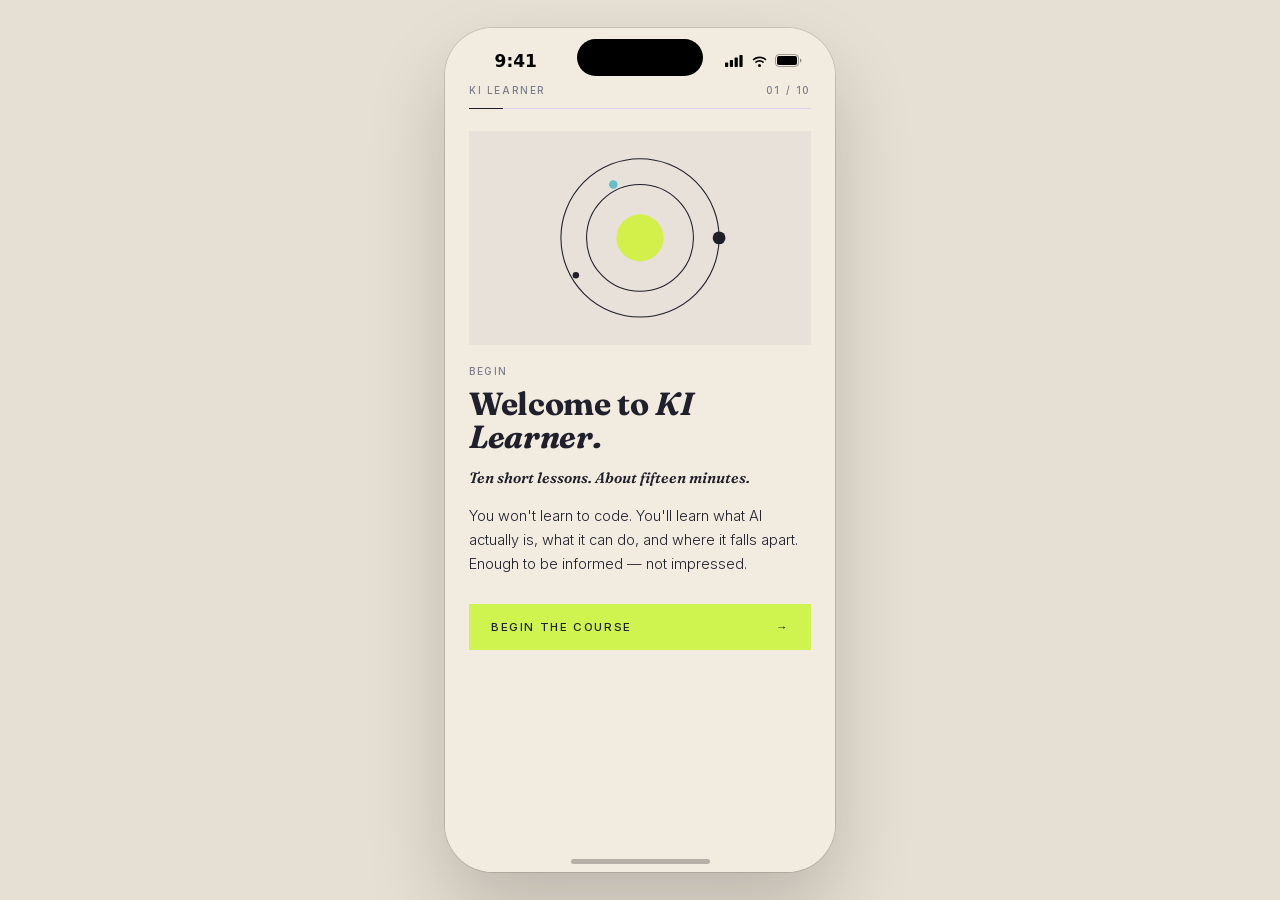
==== commit 7fe9c63c: "Rename ki-learner-standalone.html to index.html" ====
--- a/index.html
+++ b/index.html
@@ -1,68 +1,182 @@
 <!DOCTYPE html>
-<html lang="en" data-lt-installed="true"><head>
-<meta http-equiv="content-type" content="text/html; charset=UTF-8">
-    <meta charset="UTF-8">
-    <meta name="viewport" content="width=device-width, initial-scale=1.0">
-    <title>KI Learning app</title>
-    <link rel="icon" type="image/png" href="https://claude.ai/design/favicon.png">
-    <script type="module" crossorigin="" src="KI%20Learning%20app_files/index-Cz96LoZX.js"></script>
-    <link rel="stylesheet" crossorigin="" href="KI%20Learning%20app_files/index-BI2EGtpj.css">
-  <style data-styled="active" data-styled-version="6.4.0">.hYKtVK{font-size:14px;line-height:1;display:inline-flex;align-items:center;justify-content:center;}.eJWgcC{font-size:10px;line-height:1;display:inline-flex;align-items:center;justify-content:center;}.bLBBkU{font-size:12px;line-height:1;display:inline-flex;align-items:center;justify-content:center;}.kWDwpz{font-size:11px;line-height:1;display:inline-flex;align-items:center;justify-content:center;}.hGIDHF{font-size:12px;line-height:1;display:inline-flex;align-items:center;justify-content:center;-webkit-text-stroke:0.04em currentColor;}.cVWaJL{font-size:15px;line-height:1;display:inline-flex;align-items:center;justify-content:center;}.bQMIvb{font-size:14px;line-height:1;display:inline-flex;align-items:center;justify-content:center;-webkit-text-stroke:0.04em currentColor;}.ffAWoj{font-size:10px;line-height:1;display:inline-flex;align-items:center;justify-content:center;-webkit-text-stroke:0.04em currentColor;}.hYiRxR{font-size:13px;line-height:1;display:inline-flex;align-items:center;justify-content:center;}.kbCISs{font-size:20px;line-height:1;display:inline-flex;align-items:center;justify-content:center;-webkit-text-stroke:0.04em currentColor;}.dVxOW{font-size:11px;line-height:1;display:inline-flex;align-items:center;justify-content:center;-webkit-text-stroke:0.04em currentColor;}.hRhKWC{font-size:9px;line-height:1;display:inline-flex;align-items:center;justify-content:center;}.fsXyGc{font-size:13px;line-height:1;display:inline-flex;align-items:center;justify-content:center;-webkit-text-stroke:0.04em currentColor;}.gyfGsr{font-size:9px;line-height:1;display:inline-flex;align-items:center;justify-content:center;-webkit-text-stroke:0.04em currentColor;}.gNkjFz{padding:8px 16px;font-size:13px;font-family:inherit;font-weight:500;border-radius:8px;cursor:default;user-select:none;display:inline-flex;align-items:center;justify-content:center;gap:6px;outline:none;border:1px solid transparent;white-space:nowrap;overflow:hidden;text-overflow:ellipsis;min-width:0;flex-shrink:1;background:#D97757;color:#FAF9F5;border-color:rgba(0, 0, 0, 0.15);box-shadow:0 1px 3px rgba(180, 90, 30, 0.35),0 2px 6px rgba(180, 90, 30, 0.2),inset 0 1px 0 rgba(255, 255, 255, 0.15);position:relative;}.gNkjFz:disabled{opacity:0.5;cursor:not-allowed;}.dndEDi{padding:6px 12px;font-size:12px;font-family:inherit;font-weight:500;border-radius:8px;cursor:default;user-select:none;display:inline-flex;align-items:center;justify-content:center;gap:5px;outline:none;border:1px solid transparent;white-space:nowrap;overflow:hidden;text-overflow:ellipsis;min-width:0;flex-shrink:1;background:#FFFFFF;border-color:rgba(15, 12, 8, 0.1);color:rgba(15, 12, 8, 0.92);box-shadow:0 1px 2px rgba(20, 20, 19, 0.04);position:relative;}.dndEDi:disabled{opacity:0.5;cursor:not-allowed;}.isXUvw{padding:8px 16px;font-size:13px;font-family:inherit;font-weight:500;border-radius:8px;cursor:default;user-select:none;display:inline-flex;align-items:center;justify-content:center;gap:6px;outline:none;border:1px solid transparent;white-space:nowrap;overflow:hidden;text-overflow:ellipsis;min-width:0;flex-shrink:1;background:#C46A4D;color:#FAF9F5;border-color:rgba(0, 0, 0, 0.15);box-shadow:0 1px 3px rgba(180, 90, 30, 0.35),0 2px 6px rgba(180, 90, 30, 0.2),inset 0 1px 0 rgba(255, 255, 255, 0.15);position:relative;}.isXUvw:disabled{opacity:0.5;cursor:not-allowed;}.iXdzMN{padding:8px 16px;font-size:13px;font-family:inherit;font-weight:500;border-radius:8px;cursor:default;user-select:none;display:inline-flex;align-items:center;justify-content:center;gap:6px;outline:none;border:1px solid transparent;white-space:nowrap;overflow:hidden;text-overflow:ellipsis;min-width:0;flex-shrink:1;background:#B05E43;color:#FAF9F5;border-color:rgba(0, 0, 0, 0.15);box-shadow:0 1px 3px rgba(180, 90, 30, 0.35),0 2px 6px rgba(180, 90, 30, 0.2),inset 0 1px 0 rgba(255, 255, 255, 0.15);position:relative;}.iXdzMN:disabled{opacity:0.5;cursor:not-allowed;}.iPDDqo{padding:4px 8px;font-size:11px;font-family:inherit;font-weight:500;border-radius:6px;cursor:default;user-select:none;display:inline-flex;align-items:center;justify-content:center;gap:4px;outline:none;border:1px solid transparent;white-space:nowrap;overflow:hidden;text-overflow:ellipsis;min-width:0;flex-shrink:1;background:#191915;color:#FAF9F5;border-color:rgba(0, 0, 0, 0.2);box-shadow:0 1px 3px rgba(15, 12, 8, 0.25),0 2px 6px rgba(15, 12, 8, 0.15),inset 0 1px 0 rgba(255, 255, 255, 0.08);position:relative;}.iPDDqo:disabled{opacity:0.5;cursor:not-allowed;}.ilRVAb{padding:4px 8px;font-size:11px;font-family:inherit;font-weight:500;border-radius:6px;cursor:default;user-select:none;display:inline-flex;align-items:center;justify-content:center;gap:4px;outline:none;border:1px solid transparent;white-space:nowrap;overflow:hidden;text-overflow:ellipsis;min-width:0;flex-shrink:1;background:#FFFFFF;border-color:rgba(15, 12, 8, 0.1);color:rgba(15, 12, 8, 0.92);box-shadow:0 1px 2px rgba(20, 20, 19, 0.04);position:relative;}.ilRVAb:disabled{opacity:0.5;cursor:not-allowed;}.bMerhb{padding:6px 12px;font-size:12px;font-family:inherit;font-weight:500;border-radius:8px;cursor:default;user-select:none;display:inline-flex;align-items:center;justify-content:center;gap:5px;outline:none;border:1px solid transparent;white-space:nowrap;overflow:hidden;text-overflow:ellipsis;min-width:0;flex-shrink:1;background:#D97757;color:#FAF9F5;border-color:rgba(0, 0, 0, 0.15);box-shadow:0 1px 3px rgba(180, 90, 30, 0.35),0 2px 6px rgba(180, 90, 30, 0.2),inset 0 1px 0 rgba(255, 255, 255, 0.15);position:relative;}.bMerhb:disabled{opacity:0.5;cursor:not-allowed;}.LpSNA{padding:4px 8px;font-size:11px;font-family:inherit;font-weight:500;border-radius:6px;cursor:default;user-select:none;display:inline-flex;align-items:center;justify-content:center;gap:4px;outline:none;border:1px solid transparent;white-space:nowrap;overflow:hidden;text-overflow:ellipsis;min-width:0;flex-shrink:1;background:transparent;color:rgba(15, 12, 8, 0.64);position:relative;}.LpSNA:disabled{opacity:0.5;cursor:not-allowed;}.eaeULG{padding:8px 16px;font-size:13px;font-family:inherit;font-weight:500;border-radius:8px;cursor:default;user-select:none;display:inline-flex;align-items:center;justify-content:center;gap:6px;outline:none;border:1px solid transparent;white-space:nowrap;overflow:hidden;text-overflow:ellipsis;min-width:0;flex-shrink:1;background:#FFFFFF;border-color:rgba(15, 12, 8, 0.1);color:rgba(15, 12, 8, 0.92);box-shadow:0 1px 2px rgba(20, 20, 19, 0.04);position:relative;}.eaeULG:disabled{opacity:0.5;cursor:not-allowed;}.ceIduY{padding:6px 12px;font-size:12px;font-family:inherit;font-weight:500;border-radius:8px;cursor:default;user-select:none;display:inline-flex;align-items:center;justify-content:center;gap:5px;outline:none;border:1px solid transparent;white-space:nowrap;overflow:hidden;text-overflow:ellipsis;min-width:0;flex-shrink:1;background:#C46A4D;color:#FAF9F5;border-color:rgba(0, 0, 0, 0.15);box-shadow:0 1px 3px rgba(180, 90, 30, 0.35),0 2px 6px rgba(180, 90, 30, 0.2),inset 0 1px 0 rgba(255, 255, 255, 0.15);position:relative;}.ceIduY:disabled{opacity:0.5;cursor:not-allowed;}.ujMSx{padding:6px 12px;font-size:12px;font-family:inherit;font-weight:500;border-radius:8px;cursor:default;user-select:none;display:inline-flex;align-items:center;justify-content:center;gap:5px;outline:none;border:1px solid transparent;white-space:nowrap;overflow:hidden;text-overflow:ellipsis;min-width:0;flex-shrink:1;background:#B05E43;color:#FAF9F5;border-color:rgba(0, 0, 0, 0.15);box-shadow:0 1px 3px rgba(180, 90, 30, 0.35),0 2px 6px rgba(180, 90, 30, 0.2),inset 0 1px 0 rgba(255, 255, 255, 0.15);position:relative;}.ujMSx:disabled{opacity:0.5;cursor:not-allowed;}.hLYyfT{padding:6px 12px;font-size:12px;font-family:inherit;font-weight:500;border-radius:8px;cursor:default;user-select:none;display:inline-flex;align-items:center;justify-content:center;gap:5px;outline:none;border:1px solid transparent;white-space:nowrap;overflow:hidden;text-overflow:ellipsis;min-width:0;flex-shrink:1;background:rgba(15, 12, 8, 0.04);border-color:rgba(15, 12, 8, 0.1);color:rgba(15, 12, 8, 0.92);box-shadow:0 1px 2px rgba(20, 20, 19, 0.04);position:relative;}.hLYyfT:disabled{opacity:0.5;cursor:not-allowed;}.fSesGf{padding:6px 12px;font-size:12px;font-family:inherit;font-weight:500;border-radius:8px;cursor:default;user-select:none;display:inline-flex;align-items:center;justify-content:center;gap:5px;outline:none;border:1px solid transparent;white-space:nowrap;overflow:hidden;text-overflow:ellipsis;min-width:0;flex-shrink:1;background:#E8E6DC;border-color:rgba(15, 12, 8, 0.1);color:rgba(15, 12, 8, 0.92);box-shadow:0 1px 2px rgba(20, 20, 19, 0.04);position:relative;}.fSesGf:disabled{opacity:0.5;cursor:not-allowed;}.cuEEjW{padding:4px 8px;font-size:11px;font-family:inherit;font-weight:500;border-radius:6px;cursor:default;user-select:none;display:inline-flex;align-items:center;justify-content:center;gap:4px;outline:none;border:1px solid transparent;white-space:nowrap;overflow:hidden;text-overflow:ellipsis;min-width:0;flex-shrink:1;background:rgba(15, 12, 8, 0.04);border-color:rgba(15, 12, 8, 0.1);color:rgba(15, 12, 8, 0.92);box-shadow:0 1px 2px rgba(20, 20, 19, 0.04);position:relative;}.cuEEjW:disabled{opacity:0.5;cursor:not-allowed;}.eGORRY{padding:4px 8px;font-size:11px;font-family:inherit;font-weight:500;border-radius:6px;cursor:default;user-select:none;display:inline-flex;align-items:center;justify-content:center;gap:4px;outline:none;border:1px solid transparent;white-space:nowrap;overflow:hidden;text-overflow:ellipsis;min-width:0;flex-shrink:1;background:rgba(15, 12, 8, 0.04);color:rgba(15, 12, 8, 0.64);position:relative;}.eGORRY:disabled{opacity:0.5;cursor:not-allowed;}.bnxZnQ{padding:4px 8px;font-size:11px;font-family:inherit;font-weight:500;border-radius:6px;cursor:default;user-select:none;display:inline-flex;align-items:center;justify-content:center;gap:4px;outline:none;border:1px solid transparent;white-space:nowrap;overflow:hidden;text-overflow:ellipsis;min-width:0;flex-shrink:1;background:#2B2B26;color:#FAF9F5;border-color:rgba(0, 0, 0, 0.2);box-shadow:0 1px 3px rgba(15, 12, 8, 0.25),0 2px 6px rgba(15, 12, 8, 0.15),inset 0 1px 0 rgba(255, 255, 255, 0.08);position:relative;}.bnxZnQ:disabled{opacity:0.5;cursor:not-allowed;}.hWQkAp{padding:4px 8px;font-size:11px;font-family:inherit;font-weight:500;border-radius:6px;cursor:default;user-select:none;display:inline-flex;align-items:center;justify-content:center;gap:4px;outline:none;border:1px solid transparent;white-space:nowrap;overflow:hidden;text-overflow:ellipsis;min-width:0;flex-shrink:1;background:#0F0C08;color:#FAF9F5;border-color:rgba(0, 0, 0, 0.2);box-shadow:0 1px 3px rgba(15, 12, 8, 0.25),0 2px 6px rgba(15, 12, 8, 0.15),inset 0 1px 0 rgba(255, 255, 255, 0.08);position:relative;}.hWQkAp:disabled{opacity:0.5;cursor:not-allowed;}@keyframes gRQzEF{0%,80%,100%{opacity:0.25;transform:scale(0.75);}40%{opacity:1;transform:scale(1);}}.dPrClW{position:absolute;inset:0;display:flex;align-items:center;justify-content:center;gap:3.75px;}.dPrClW>span{width:5px;height:5px;border-radius:50%;background:currentColor;animation:gRQzEF 1.2s ease-in-out infinite;}.dPrClW>span:nth-child(2){animation-delay:0.15s;}.dPrClW>span:nth-child(3){animation-delay:0.3s;}.cUYBSi{position:absolute;inset:0;display:flex;align-items:center;justify-content:center;gap:2.25px;}.cUYBSi>span{width:3px;height:3px;border-radius:50%;background:currentColor;animation:gRQzEF 1.2s ease-in-out infinite;}.cUYBSi>span:nth-child(2){animation-delay:0.15s;}.cUYBSi>span:nth-child(3){animation-delay:0.3s;}.ewSksf{width:26px;height:26px;padding:0;border-radius:6px;cursor:default;user-select:none;display:flex;align-items:center;justify-content:center;outline:none;color:rgba(15, 12, 8, 0.64);background:transparent;border:1px solid transparent;}.ewSksf:disabled{opacity:0.3;cursor:not-allowed;}.kcgBzM{width:28px;height:28px;padding:0;border-radius:6px;cursor:default;user-select:none;display:flex;align-items:center;justify-content:center;outline:none;color:rgba(15, 12, 8, 0.64);background:#FFFFFF;border:1px solid rgba(15, 12, 8, 0.1);box-shadow:0 1px 2px rgba(20, 20, 19, 0.04);}.kcgBzM:disabled{opacity:0.3;cursor:not-allowed;}.idXJmk{width:26px;height:26px;padding:0;border-radius:6px;cursor:default;user-select:none;display:flex;align-items:center;justify-content:center;outline:none;color:rgba(15, 12, 8, 0.64);background:#FFFFFF;border:1px solid rgba(15, 12, 8, 0.1);box-shadow:0 1px 2px rgba(20, 20, 19, 0.04);}.idXJmk:disabled{opacity:0.3;cursor:not-allowed;}.hYayyT{width:32px;height:32px;padding:0;border-radius:6px;cursor:default;user-select:none;display:flex;align-items:center;justify-content:center;outline:none;color:rgba(15, 12, 8, 0.64);background:transparent;border:1px solid transparent;}.hYayyT:disabled{opacity:0.3;cursor:not-allowed;}.djthpa{width:28px;height:28px;padding:0;border-radius:6px;cursor:default;user-select:none;display:flex;align-items:center;justify-content:center;outline:none;color:rgba(15, 12, 8, 0.64);background:#D97757;color:#FAF9F5;border:1px solid rgba(0, 0, 0, 0.15);box-shadow:0 1px 3px rgba(180, 90, 30, 0.35),0 2px 6px rgba(180, 90, 30, 0.2),inset 0 1px 0 rgba(255, 255, 255, 0.15);}.djthpa:disabled{opacity:0.3;cursor:not-allowed;}.htRihl{width:28px;height:28px;padding:0;border-radius:6px;cursor:default;user-select:none;display:flex;align-items:center;justify-content:center;outline:none;color:rgba(15, 12, 8, 0.64);background:rgba(15, 12, 8, 0.04);border:1px solid rgba(15, 12, 8, 0.1);box-shadow:0 1px 2px rgba(20, 20, 19, 0.04);}.htRihl:disabled{opacity:0.3;cursor:not-allowed;}.kEbXKT{width:22px;height:22px;padding:0;border-radius:6px;cursor:default;user-select:none;display:flex;align-items:center;justify-content:center;outline:none;color:rgba(15, 12, 8, 0.64);background:transparent;border:1px solid transparent;}.kEbXKT:disabled{opacity:0.3;cursor:not-allowed;}.igRrSv{width:22px;height:22px;padding:0;border-radius:6px;cursor:default;user-select:none;display:flex;align-items:center;justify-content:center;outline:none;color:rgba(15, 12, 8, 0.64);background:rgba(15, 12, 8, 0.04);border:1px solid transparent;}.igRrSv:disabled{opacity:0.3;cursor:not-allowed;}.kHMinP{width:20px;height:20px;padding:0;border-radius:6px;cursor:default;user-select:none;display:flex;align-items:center;justify-content:center;outline:none;color:rgba(15, 12, 8, 0.64);background:transparent;border:1px solid transparent;}.kHMinP:disabled{opacity:0.3;cursor:not-allowed;}.iUMnjo{width:20px;height:20px;padding:0;border:none;border-radius:4px;cursor:default;user-select:none;display:flex;align-items:center;justify-content:center;background:transparent;color:rgba(15, 12, 8, 0.60);text-decoration:none;outline:none;}.iUMnjo:hover{color:rgba(15, 12, 8, 0.64);}.iUMnjo:active{filter:brightness(0.8);}.iUMnjo:disabled{opacity:0.3;cursor:not-allowed;}.gFljpw{width:18px;height:18px;padding:0;border:none;border-radius:4px;cursor:default;user-select:none;display:flex;align-items:center;justify-content:center;background:transparent;color:rgba(15, 12, 8, 0.60);text-decoration:none;outline:none;}.gFljpw:hover{color:rgba(15, 12, 8, 0.64);}.gFljpw:active{filter:brightness(0.8);}.gFljpw:disabled{opacity:0.3;cursor:not-allowed;}@keyframes iXUeEl{from{opacity:0;}to{opacity:1;}}@keyframes fa-DiUl{from{opacity:0;transform:scale(0.96);}to{opacity:1;transform:scale(1);}}.dhGPtM{position:fixed;inset:0;z-index:2000;background:rgba(15, 12, 8, 0.4);display:grid;place-items:center;animation:iXUeEl 0.15s ease;}@keyframes csgVnY{0%{transform:translateX(-100%);}100%{transform:translateX(400%);}}.hfKymp{width:120px;height:3px;background:rgba(20, 20, 20, 0.15);border-radius:2px;overflow:hidden;}.hfKymp::after{content:'';display:block;width:30%;height:100%;background:#222;border-radius:2px;animation:csgVnY 1.2s ease-in-out infinite;}.bCuYvg{position:fixed;inset:0;display:flex;align-items:center;justify-content:center;pointer-events:none;}.dmpsQP{position:relative;display:flex;align-items:center;gap:8px;line-height:1.4;font-family:inherit;background:#F0EEE6;color:rgba(15, 12, 8, 0.64);font-weight:500;font-size:11px;padding:6px 12px 14px;margin:0 1px -8px;border:0.5px solid rgba(15, 12, 8, 0.1);border-bottom:none;border-radius:10px 10px 0 0;}.IBbJT{position:fixed;top:20px;right:20px;z-index:10000;display:flex;flex-direction:column;gap:8px;pointer-events:none;}.bGPKju{height:100dvh;display:flex;flex-direction:column;}.gLBaqf{flex:1;min-height:0;}.jRsIpp{width:100%;padding:8px 10px;padding-left:10px;font-size:13px;font-family:inherit;background:#FFFFFF;border:1px solid rgba(15, 12, 8, 0.1);border-radius:6px;color:rgba(15, 12, 8, 0.92);outline:none;box-shadow:inset 0 1px 2px rgba(20, 20, 19, 0.06);transition:all 0.1s ease;}.jRsIpp::placeholder{color:rgba(15, 12, 8, 0.60);}.jRsIpp::-webkit-search-cancel-button,.jRsIpp::-webkit-search-decoration,.jRsIpp::-webkit-search-results-button,.jRsIpp::-webkit-search-results-decoration{display:none;}@media (max-width: 700px){.jRsIpp{font-size:16px;}}.eifYwH{width:100%;padding:8px 10px;padding-left:30px;font-size:13px;font-family:inherit;background:#FFFFFF;border:1px solid rgba(15, 12, 8, 0.1);border-radius:6px;color:rgba(15, 12, 8, 0.92);outline:none;box-shadow:inset 0 1px 2px rgba(20, 20, 19, 0.06);transition:all 0.1s ease;}.eifYwH::placeholder{color:rgba(15, 12, 8, 0.60);}.eifYwH::-webkit-search-cancel-button,.eifYwH::-webkit-search-decoration,.eifYwH::-webkit-search-results-button,.eifYwH::-webkit-search-results-decoration{display:none;}@media (max-width: 700px){.eifYwH{font-size:16px;}}.goePgG{width:100%;padding:8px 10px;padding-left:10px;font-size:13px;font-family:inherit;background:#FFFFFF;border:1px solid rgba(15, 12, 8, 0.36);border-radius:6px;color:rgba(15, 12, 8, 0.92);outline:none;box-shadow:0 0 0 2px #E3DACC;transition:all 0.1s ease;}.goePgG::placeholder{color:rgba(15, 12, 8, 0.60);}.goePgG::-webkit-search-cancel-button,.goePgG::-webkit-search-decoration,.goePgG::-webkit-search-results-button,.goePgG::-webkit-search-results-decoration{display:none;}@media (max-width: 700px){.goePgG{font-size:16px;}}.bDXRCH{position:relative;width:100%;cursor:text;}.dJfHOx{position:absolute;left:10px;top:50%;transform:translateY(-50%);display:inline-flex;color:rgba(15, 12, 8, 0.60);pointer-events:none;}.bdqSAA{width:100%;padding:0;font-size:13px;font-family:inherit;background:transparent;border:none;color:rgba(15, 12, 8, 0.92);outline:none;resize:none;line-height:1.5;overflow-y:hidden;}.bdqSAA::placeholder{color:rgba(15, 12, 8, 0.60);}@media (max-width: 700px){.bdqSAA{font-size:16px;}}.fIAiu{width:32px;height:18px;border-radius:9px;background:#2A78D6;box-shadow:inset 0 0 0 1px #2569BF;padding:2px;cursor:pointer;opacity:1;transition:background-color 0.15s ease;}.jGWPng{width:14px;height:14px;border-radius:50%;background:#FFFFFF;box-shadow:0 1px 2px rgba(20, 20, 19, 0.04);transform:translateX(14px);transition:transform 0.15s ease;}.gGfrDX{display:inline-flex;gap:2px;padding:3px;background:rgba(15, 12, 8, 0.05);border-radius:10px;}.byTcRT{display:inline-flex;align-items:center;gap:6px;height:auto;padding:7px 16px;background:#fff;border:none;border-radius:8px;font-size:12.5px;font-weight:500;font-family:inherit;color:rgba(15, 12, 8, 0.92);cursor:default;box-shadow:0 1px 2px rgba(20, 20, 19, 0.08);}.byTcRT:hover{color:rgba(15, 12, 8, 0.92);}.dfgQNt{display:inline-flex;align-items:center;gap:6px;height:auto;padding:7px 16px;background:transparent;border:none;border-radius:8px;font-size:12.5px;font-weight:500;font-family:inherit;color:rgba(15, 12, 8, 0.64);cursor:default;box-shadow:none;}.dfgQNt:hover{color:rgba(15, 12, 8, 0.92);}.lmeFEQ{display:flex;align-items:stretch;gap:24px;padding:0 40px;background:#F8F7F3;border-bottom:1px solid rgba(15, 12, 8, 0.08);}.elvBEu{padding:14px 2px;background:none;border:none;font-family:inherit;font-size:13px;font-weight:550;color:rgba(15, 12, 8, 0.92);cursor:default;margin-bottom:-1px;box-shadow:inset 0 -2px 0 rgba(15, 12, 8, 0.92);transition:color 0.12s;}.elvBEu:hover{color:rgba(15, 12, 8, 0.92);}.elvBEu::after{content:attr(data-text);display:block;height:0;overflow:hidden;visibility:hidden;font-weight:550;}.NecVT{padding:14px 2px;background:none;border:none;font-family:inherit;font-size:13px;font-weight:500;color:rgba(15, 12, 8, 0.64);cursor:default;margin-bottom:-1px;box-shadow:none;transition:color 0.12s;}.NecVT:hover{color:rgba(15, 12, 8, 0.92);}.NecVT::after{content:attr(data-text);display:block;height:0;overflow:hidden;visibility:hidden;font-weight:550;}.hlphph{position:fixed;inset:0;z-index:3499;}.gROcba{position:fixed;left:0px;top:0px;z-index:3500;background:#FFFFFF;border:1px solid rgba(15, 12, 8, 0.1);border-radius:8px;box-shadow:0 10px 15px rgba(20, 20, 19, 0.08);min-width:140px;overflow:hidden;visibility:hidden;}.bLZwcZ{position:fixed;left:1321px;top:35.75px;z-index:3500;background:#FFFFFF;border:1px solid rgba(15, 12, 8, 0.1);border-radius:8px;box-shadow:0 10px 15px rgba(20, 20, 19, 0.08);min-width:140px;overflow:hidden;visibility:visible;}.bnEpYh{position:fixed;left:1321px;top:35.75px;z-index:3500;background:#FFFFFF;border:1px solid rgba(15, 12, 8, 0.1);border-radius:8px;box-shadow:0 10px 15px rgba(20, 20, 19, 0.08);min-width:140px;overflow:hidden;visibility:hidden;}.fOGTOE{display:flex;align-items:flex-end;justify-content:space-between;gap:12px;padding:0 4px 8px;min-height:20px;}.beWLvP{font-size:12px;font-weight:500;color:rgba(15, 12, 8, 0.64);}.jLQIOv{font-size:11.5px;color:rgba(15, 12, 8, 0.60);line-height:1.5;padding:8px 4px 0;}.bQMhra{background:#FFFFFF;border:1px solid rgba(15, 12, 8, 0.1);border-radius:10px;box-shadow:0 1px 3px rgba(20, 20, 19, 0.06);position:relative;display:flex;flex-direction:column;overflow:hidden;}.bQMhra>*+*{border-top:1px solid rgba(15, 12, 8, 0.08);}.bQMhra>*+[data-indented-divider]{border-top-color:transparent;position:relative;}.bQMhra>*+[data-indented-divider]::before{content:'';position:absolute;top:-1px;left:20px;right:0;height:1px;background:rgba(15, 12, 8, 0.08);}.dwhImt{display:inline-flex;align-items:center;gap:4px;padding:2px 4px;font-size:12px;font-weight:500;font-family:inherit;color:rgba(15, 12, 8, 0.64);background:none;border:none;border-radius:4px;cursor:default;}.dwhImt:hover{color:rgba(15, 12, 8, 0.92);background:rgba(15, 12, 8, 0.04);}.guMLKt{padding:12px 16px;}.OWrKw{display:flex;align-items:center;gap:12px;min-height:20px;}.GcQhN{flex:1;min-width:0;display:flex;flex-direction:column;gap:2px;}.hMbCMH{font-size:13px;font-weight:500;color:rgba(15, 12, 8, 0.92);line-height:1.35;overflow:hidden;text-overflow:ellipsis;}.dVtdJo{font-size:11.5px;font-weight:450;color:rgba(15, 12, 8, 0.60);line-height:1.4;overflow:hidden;text-overflow:ellipsis;}.kgSNBD{display:inline-flex;align-items:center;gap:8px;flex-shrink:0;}.fyBBSR{display:inline-flex;align-items:center;gap:3px;padding:2px 4px;font-size:9px;font-family:inherit;font-weight:500;background:#F8F7F3;border:1px solid #E0DED6;border-radius:8px;box-shadow:0 1px 2px rgba(0,0,0,0.04);color:rgba(15, 12, 8, 0.64);min-width:0;flex-shrink:1;}.jiTyLY{display:inline-flex;align-items:center;gap:4px;padding:2px 6px;font-size:10px;font-family:inherit;font-weight:500;background:#F8F7F3;border:1px solid #E0DED6;border-radius:8px;box-shadow:0 1px 2px rgba(0,0,0,0.04);color:rgba(15, 12, 8, 0.64);min-width:0;flex-shrink:1;}.iofWdd{overflow:hidden;text-overflow:ellipsis;white-space:nowrap;}.focohi{cursor:default;opacity:0.5;margin-left:2px;flex-shrink:0;transform:translateY(1px);}.dtfIIg{cursor:default;opacity:1;margin-left:2px;flex-shrink:0;transform:translateY(1px);}.hlFPex{display:flex;align-items:center;gap:6px;padding:6px 10px;background:#FFFFFF;border-bottom:1px solid rgba(15, 12, 8, 0.08);}.iOFPBA{flex:1;display:flex;overflow:hidden;position:relative;}.fyJnil{flex-shrink:0;position:relative;transition:width 0.28s cubic-bezier(0.4, 0, 0.2, 1);}.kTIVpp{position:absolute;top:0;bottom:0;display:flex;flex-direction:column;background:#F8F7F3;border-right:1px solid #ccc;transition:left 0.28s cubic-bezier(0.4, 0, 0.2, 1),filter 0.2s ease;filter:none;cursor:default;}.jGimap{flex:1;display:flex;flex-direction:column;min-height:0;pointer-events:auto;}.irOwSp{position:absolute;top:0;bottom:0;width:8px;cursor:col-resize;z-index:10;}.buEsqT{flex:1;min-width:0;display:flex;flex-direction:column;}.ecDwvP{width:28px;height:28px;border-radius:7px;display:inline-flex;align-items:center;justify-content:center;align-self:center;flex-shrink:0;color:#D97757;background:#ffffff;box-shadow:0 1px 2px rgba(20, 20, 19, 0.08),0 0 0 1px rgba(15, 12, 8, 0.08);cursor:default;text-decoration:none;transition:box-shadow 0.12s ease,transform 0.12s ease;}.ecDwvP:hover{box-shadow:0 2px 5px rgba(20, 20, 19, 0.12),0 0 0 1px rgba(15, 12, 8, 0.1);transform:translateY(-1px);}.ecDwvP:active{transform:translateY(1px);}.boUWIx{display:flex;align-items:center;gap:10px;padding-bottom:24px;user-select:none;}.ioOgGj{flex-shrink:0;display:inline-flex;color:#D97757;}.kMQDae{display:flex;flex-direction:column;min-width:0;}.JCsLD{display:flex;align-items:center;gap:8px;}.hFPZZj{font-family:'Anthropic Serif',Georgia,serif;font-size:22px;font-weight:330;font-variation-settings:'wght' 330,'opsz' 22;letter-spacing:-0.5px;line-height:1;color:rgba(15, 12, 8, 0.92);}.gTlOvT{font-family:inherit;font-size:10px;font-weight:500;letter-spacing:0.1px;margin-top:3px;color:rgba(15, 12, 8, 0.60);}.dkSjuj{position:absolute;top:0;bottom:0;left:0;width:18px;pointer-events:none;background:linear-gradient(
-    to right,
-    #eceae4,
-    transparent
-  );opacity:0;transition:opacity 0.15s ease;z-index:5;}.khDPQX{position:absolute;top:0;bottom:0;right:0;width:18px;pointer-events:none;background:linear-gradient(
-    to left,
-    #eceae4,
-    transparent
-  );opacity:0;transition:opacity 0.15s ease;z-index:5;}.bxyjxd{display:flex;align-items:flex-end;gap:0;flex:1;min-width:0;overflow-x:auto;overflow-y:hidden;overscroll-behavior-x:contain;scrollbar-width:none;padding-right:96px;}.bxyjxd::-webkit-scrollbar{display:none;}.ihifVY{box-sizing:border-box;font-size:13px;font-weight:450;font-family:inherit;color:rgba(15, 12, 8, 0.92);letter-spacing:-0.1px;line-height:20px;border-radius:4px;padding:2px 6px;border:1px solid transparent;max-width:320px;cursor:text;overflow:hidden;text-overflow:ellipsis;white-space:nowrap;}.ihifVY:hover{background:rgba(15, 12, 8, 0.04);}.fjAzMM{box-sizing:border-box;font-size:13px;font-weight:450;font-family:inherit;color:rgba(15, 12, 8, 0.92);letter-spacing:-0.1px;line-height:20px;border-radius:4px;padding:2px 6px;border:1px solid transparent;max-width:320px;position:absolute;visibility:hidden;white-space:pre;pointer-events:none;}.ivJRSb{display:flex;align-items:center;align-self:center;gap:6px;margin-left:2px;padding-right:10px;flex:1;min-width:0;}.gNiiHx{margin-right:4px;}.jxhOrY{width:64px;height:52px;display:flex;align-items:center;justify-content:center;}.jJtwA{width:64px;height:44.8px;background:#FFFFFF;border:1px solid rgba(15, 12, 8, 0.1);border-radius:0 6px 6px 6px;box-shadow:0 1px 2px rgba(20, 20, 19, 0.04);position:relative;}.imZgfn{position:absolute;top:-5px;left:0px;width:14px;height:5px;background:#FFFFFF;border-radius:3px 3px 0 0;border-left:1px solid rgba(15, 12, 8, 0.1);border-right:1px solid rgba(15, 12, 8, 0.1);border-top:1px solid rgba(15, 12, 8, 0.1);}.exGKum{position:absolute;top:7px;left:0;right:0;bottom:0;background:rgba(15, 12, 8, 0.04);border-top:1px solid rgba(15, 12, 8, 0.08);}.eLyxga{margin:8px 0;border-radius:8px;overflow:hidden;background:#FDF4EE;border:0.5px solid #F0C9B5;}.hCimLK{margin:8px 0;border-radius:8px;overflow:hidden;background:#F8F7F3;border:0.5px solid #E0DED6;box-shadow:0 1px 2px rgba(0,0,0,0.04);}.kZEJXV{margin:8px 0;border-radius:8px;overflow:hidden;background:#2C2C2A;border:none;box-shadow:0 2px 8px rgba(0,0,0,0.18),0 1px 3px rgba(0,0,0,0.12);transition:all 0.15s ease;}.kZEJXV:hover{background:#3A3A38;}.knBMoj{display:flex;align-items:center;min-height:24px;height:24px;padding:0 10px;cursor:default;user-select:none;gap:8px;}.evPNLD{display:flex;align-items:center;min-height:24px;height:24px;padding:0 10px;cursor:pointer;user-select:none;gap:8px;}.cfGrNx{display:flex;align-items:center;min-height:24px;height:24px;padding:0 12px;cursor:pointer;user-select:none;gap:8px;}.erugSH{font-size:11px;font-weight:500;color:#A84E2E;flex:1;overflow:hidden;font-variant-numeric:tabular-nums;text-overflow:ellipsis;white-space:nowrap;}.iQvNvb{font-size:11px;font-weight:500;color:rgba(15, 12, 8, 0.64);flex:1;overflow:hidden;font-variant-numeric:tabular-nums;text-overflow:ellipsis;white-space:nowrap;}.gKmMoT{font-size:11px;font-weight:500;color:#FAF9F5;flex:1;overflow:hidden;font-variant-numeric:tabular-nums;text-overflow:ellipsis;white-space:nowrap;}.hZkhNS{color:rgba(15, 12, 8, 0.60);flex-shrink:0;transition:transform 0.15s ease;transform:rotate(180deg);}.jVNYBf{color:rgba(15, 12, 8, 0.60);flex-shrink:0;transition:transform 0.15s ease;transform:rotate(0deg);}.chynHX{border-top:0.5px solid #E0DED6;padding:8px 10px;background:#F8F7F3;}.YAOkJ{padding:4px;width:280px;font-family:inherit;}.gpBFqZ{padding:8px 12px;}.iZphUl{font-size:12px;font-weight:600;color:rgba(15, 12, 8, 0.92);padding:10px 12px 6px 14px;}.gsfKyC{height:1px;background:rgba(15, 12, 8, 0.08);margin:4px 8px;}.EGazI{font-size:12px;color:rgba(15, 12, 8, 0.60);line-height:1.5;padding:4px 12px 8px;}.ga-dBOh{appearance:none;-webkit-appearance:none;width:100%;padding:6px 24px 6px 10px;font-size:12px;font-family:inherit;font-weight:500;background:#FFFFFF;border:1px solid rgba(15, 12, 8, 0.1);border-radius:6px;color:rgba(15, 12, 8, 0.92);box-shadow:0 1px 2px rgba(20, 20, 19, 0.04);cursor:default;outline:none;transition:all 0.15s ease;background-image:url("data:image/svg+xml,%3Csvg width='10' height='6' viewBox='0 0 10 6' fill='none' xmlns='http://www.w3.org/2000/svg'%3E%3Cpath d='M1 1L5 5L9 1' stroke='%23999' stroke-width='1.5' stroke-linecap='round' stroke-linejoin='round'/%3E%3C/svg%3E");background-repeat:no-repeat;background-position:right 8px center;}.ga-dBOh:hover{background-color:rgba(15, 12, 8, 0.04);}.ga-dBOh:focus-visible{border-color:rgba(15, 12, 8, 0.36);box-shadow:0 0 0 2px #E3DACC;}.ga-dBOh:disabled{opacity:0.6;cursor:not-allowed;}.euGSxx{width:100%;display:flex;align-items:center;gap:8px;padding:8px 12px;border:none;border-radius:4px;background:transparent;color:rgba(15, 12, 8, 0.92);font-size:13px;font-family:inherit;text-align:left;cursor:default;outline:none;transition:background 0.1s ease;}.euGSxx:hover:not(:disabled){background:rgba(15, 12, 8, 0.04);}.euGSxx:focus-visible{box-shadow:0 0 0 2px #E3DACC;}.euGSxx:disabled{color:rgba(15, 12, 8, 0.32);cursor:not-allowed;}.lmcghY{overflow:hidden;white-space:nowrap;text-overflow:ellipsis;min-width:0;}.bjpItW{display:inline-flex;align-items:center;gap:5px;padding:5px 10px;border-radius:100px;background:rgba(15, 12, 8, 0.04);border:1px solid rgba(15, 12, 8, 0.08);box-shadow:none;cursor:default;transition:all 0.15s ease;user-select:none;}.dEZPm{font-size:11px;font-weight:450;color:rgba(15, 12, 8, 0.58);line-height:1;white-space:nowrap;transition:color 0.15s ease;}.eIPGv{font-family:inherit;font-size:11px;font-weight:450;color:rgba(15, 12, 8, 0.60);line-height:1.4;}.evytJq{all:unset;display:inline-flex;align-items:center;gap:5px;padding:5px 10px;border-radius:100px;background:rgba(15, 12, 8, 0.04);border:1px solid rgba(15, 12, 8, 0.08);box-shadow:none;cursor:pointer;transition:all 0.15s ease;user-select:none;font-family:inherit;}.XBshY{font-size:11px;font-weight:450;color:rgba(15, 12, 8, 0.58);line-height:1;white-space:nowrap;transition:color 0.15s ease;max-width:140px;overflow:hidden;text-overflow:ellipsis;}.hPjHGQ{padding-bottom:24px;padding-right:16px;margin-top:24px;display:flex;flex-wrap:wrap-reverse;gap:6px;justify-content:flex-start;}.Hipzm{display:inline-flex;align-items:center;gap:5px;padding:5px 10px;border-radius:100px;background:rgba(15, 12, 8, 0.04);border:1px solid rgba(15, 12, 8, 0.08);box-shadow:none;text-decoration:none;cursor:pointer;transition:all 0.15s ease;}.hEJkhr{font-size:11px;font-weight:450;color:rgba(15, 12, 8, 0.58);line-height:1;white-space:nowrap;transition:color 0.15s ease;}.geHwlX{width:28px;height:28px;border-radius:50%;background:#E3DACC;border:1px solid rgba(15, 12, 8, 0.1);display:flex;align-items:center;justify-content:center;font-size:11.200000000000001px;font-family:inherit;font-weight:600;color:rgba(15, 12, 8, 0.64);flex-shrink:0;}.kTehOW{all:unset;display:inline-flex;cursor:pointer;border-radius:50%;}.kTehOW:focus-visible{box-shadow:0 0 0 2px #E3DACC;}.eeJbSw{text-align:center;}.jsUeOz{font-family:'Anthropic Serif',Georgia,serif;font-size:20px;font-weight:420;color:rgba(15, 12, 8, 0.60);line-height:1.25;letter-spacing:-0.2px;margin:0 0 4px;}.hNrTBE{background:#FFFFFF;border:1px solid rgba(15, 12, 8, 0.1);border-radius:10px;box-shadow:0 1px 3px rgba(20, 20, 19, 0.06);overflow:hidden;}.kVvDOk{padding:20px;}.dVVfEv{font-size:13px;color:rgba(15, 12, 8, 0.64);font-family:inherit;line-height:1.5;margin-bottom:16px;}.hvrWT{flex:1;display:flex;flex-direction:column;min-height:0;position:relative;}.jNydPR{flex:1;min-height:0;display:flex;flex-direction:column;}.fHQMBN{display:flex;flex-direction:column;gap:40px;}.dIyvKH{display:grid;grid-template-columns:1fr 250px;column-gap:28px;align-items:start;}@media (max-width: 700px){.dIyvKH{grid-template-columns:1fr;row-gap:14px;}}.iMZxNf{position:relative;aspect-ratio:16/10;transition:transform 0.22s cubic-bezier(0.2, 0.8, 0.2, 1);cursor:pointer;transform:scale(1.02);transform-origin:center center;}.iMZxNf:hover{transform:scale(1.02);}@media (max-width: 700px){.iMZxNf{transform:none;}.iMZxNf:hover{transform:none;}}.huNEZY{position:relative;aspect-ratio:16/10;transition:transform 0.22s cubic-bezier(0.2, 0.8, 0.2, 1);cursor:pointer;transform:scale(1);transform-origin:center center;}.huNEZY:hover{transform:scale(1.01);}@media (max-width: 700px){.huNEZY{transform:none;}.huNEZY:hover{transform:none;}}.jDdaJk{position:absolute;inset:0;border-radius:14px;overflow:hidden;background:#FFFFFF;border:1px solid rgba(15, 12, 8, 0.08);box-shadow:0 1px 3px rgba(20, 20, 19, 0.06);}.fZLtkM{position:absolute;inset:0;background:url(/design/gallery/text-streaming.jpg) right top/cover no-repeat;opacity:1;transition:opacity 0.3s ease;pointer-events:none;}.kBINjB{position:absolute;inset:0;background:url(/design/gallery/text-particle-effects.jpg) right top/cover no-repeat;opacity:1;transition:opacity 0.3s ease;pointer-events:none;}.bZnFfR{position:absolute;inset:0;background:url(/design/gallery/cosmic-scale.jpg) right top/cover no-repeat;opacity:1;transition:opacity 0.3s ease;pointer-events:none;}.biGxrb{position:absolute;inset:0;background:url(/design/gallery/shader-wallpapers.jpg) right top/cover no-repeat;opacity:1;transition:opacity 0.3s ease;pointer-events:none;}.kQZSus{position:absolute;inset:0;background:url(/design/gallery/organic-loaders.jpg) right top/cover no-repeat;opacity:1;transition:opacity 0.3s ease;pointer-events:none;}.iDcqSh{position:absolute;inset:0;background:url(/design/gallery/iridescent-card.jpg) right top/cover no-repeat;opacity:1;transition:opacity 0.3s ease;pointer-events:none;}.iODjnr{position:absolute;inset:0;background:url(/design/gallery/app-onboarding.jpg) right top/cover no-repeat;opacity:1;transition:opacity 0.3s ease;pointer-events:none;}.cyMPhr{position:absolute;inset:0;background:url(/design/gallery/globe-loader.jpg) right top/cover no-repeat;opacity:1;transition:opacity 0.3s ease;pointer-events:none;}.cNYjWL{position:absolute;inset:0;background:url(/design/gallery/calculator-kit.jpg) right top/cover no-repeat;opacity:1;transition:opacity 0.3s ease;pointer-events:none;}.eRmOF{position:absolute;inset:0;background:url(/design/gallery/text-streaming.jpg) right top/cover no-repeat;opacity:0;transition:opacity 0.3s ease;pointer-events:none;}.jlHAMV{position:absolute;top:0;left:0;width:800px;height:500px;border:0;background:transparent;transform-origin:top left;transform:scale(1.06625);opacity:0;transition:opacity 0.3s ease;}.bTPASw{position:absolute;top:0;left:0;width:800px;height:500px;border:0;background:transparent;transform-origin:top left;transform:scale(1.06625);opacity:1;transition:opacity 0.3s ease;}.iviEWD{display:flex;flex-direction:column;padding:6px 0;}@media (max-width: 700px){.iviEWD{padding:0;}}.bFXkWh{font-family:'Anthropic Serif',Georgia,serif;font-size:22px;font-weight:430;line-height:1.2;color:rgba(15, 12, 8, 0.92);margin-bottom:10px;}.gptCLS{font-size:13px;line-height:1.5;font-style:italic;color:rgba(15, 12, 8, 0.64);margin-bottom:14px;}.gptCLS::before{content:'“';}.gptCLS::after{content:'”';}.gptCLS a{color:inherit;text-decoration:underline;}.loNmyk{align-self:flex-start;}.eNHzZz{position:absolute;bottom:10px;right:12px;font-size:10px;font-weight:500;letter-spacing:-0.1px;color:#FAF9F5;background:rgba(15, 12, 8, 0.5);padding:4px 8px;border-radius:999px;backdrop-filter:blur(4px);pointer-events:none;opacity:1;transition:opacity 0.25s ease;}.eNHzZz .touch-only{display:none;}@media (hover: none){.eNHzZz .hover-only{display:none;}.eNHzZz .touch-only{display:inline;}}.DEPyu{position:absolute;bottom:10px;right:12px;font-size:10px;font-weight:500;letter-spacing:-0.1px;color:#FAF9F5;background:rgba(15, 12, 8, 0.5);padding:4px 8px;border-radius:999px;backdrop-filter:blur(4px);pointer-events:none;opacity:0;transition:opacity 0.25s ease;}.DEPyu .touch-only{display:none;}@media (hover: none){.DEPyu .hover-only{display:none;}.DEPyu .touch-only{display:inline;}}.iBHfYx{display:flex;flex-direction:column;gap:24px;font-family:inherit;padding-bottom:24px;}.iviqfQ{display:inline-flex;align-items:center;gap:8px;}.dAgGgM{display:flex;align-items:center;gap:6px;flex-shrink:0;}.cHJNio{font-size:10px;font-weight:600;text-transform:uppercase;letter-spacing:0.3px;padding:2px 6px;border-radius:4px;line-height:1.4;background:rgba(217, 119, 87, 0.12);color:#D97757;}.briOrN{padding:28px 20px;text-align:center;font-size:12px;color:rgba(15, 12, 8, 0.60);}.hkIVFn{flex:1;min-width:0;padding:0;margin:0;border:none;background:none;cursor:pointer;text-align:left;font-family:inherit;}.dbMmrx{border:1px solid rgba(15, 12, 8, 0.08);padding:6px;border-radius:10px;background:#FFFFFF;box-shadow:none;transition:border-color 0.12s ease,box-shadow 0.12s ease;}.cIANhR{border:2px solid #2A78D6;padding:5px;border-radius:10px;background:#FFFFFF;box-shadow:0 1px 3px rgba(20, 20, 19, 0.06);transition:border-color 0.12s ease,box-shadow 0.12s ease;}.gdKYoY{aspect-ratio:80/56;border-radius:6px;overflow:hidden;}.ecSSQL{margin-top:8px;padding-left:4px;padding-right:2px;}.iyqKZD{font-size:12px;font-weight:500;color:rgba(15, 12, 8, 0.60);font-family:inherit;line-height:1.3;}.dcgawF{display:flex;gap:12px;margin-bottom:16px;align-items:flex-start;}.dtBBpA{display:flex;align-items:flex-end;padding:0;gap:0;overflow-x:auto;flex-shrink:0;margin-bottom:-1px;scrollbar-width:none;overflow-y:hidden;user-select:none;}.dtBBpA::-webkit-scrollbar{width:0;height:0;}.oxaOg{flex:1 0 auto;padding:8px 10px;font-size:12px;font-family:inherit;text-align:center;color:rgba(15, 12, 8, 0.92);background:#FFFFFF;border:1px solid rgba(15, 12, 8, 0.1);border-bottom:1px solid #FFFFFF;border-radius:8px 8px 0 0;cursor:default;position:relative;margin-bottom:-1px;white-space:nowrap;}.oxaOg:hover{color:rgba(15, 12, 8, 0.92);}.eStORQ{flex:1 0 auto;padding:8px 10px;font-size:12px;font-family:inherit;text-align:center;color:rgba(15, 12, 8, 0.60);background:transparent;border:1px solid transparent;border-bottom:1px solid transparent;border-radius:8px 8px 0 0;cursor:default;position:relative;margin-bottom:-1px;white-space:nowrap;}.eStORQ:hover{color:rgba(15, 12, 8, 0.92);}.eGrgsp{font-weight:600;visibility:hidden;}.eROVSq{position:absolute;inset:0;display:flex;align-items:center;justify-content:center;font-weight:550;}.iZknpz{position:absolute;inset:0;display:flex;align-items:center;justify-content:center;font-weight:500;}.hRUWEa{background:#FFFFFF;border:1px solid rgba(15, 12, 8, 0.1);border-radius:10px;box-shadow:0 1px 3px rgba(20, 20, 19, 0.06);border-radius:0 0 10px 10px;padding:20px;}.fkKWqY{display:flex;align-items:center;gap:6px;font-size:11px;color:rgba(15, 12, 8, 0.60);font-family:inherit;margin-top:12px;justify-content:center;text-align:center;text-wrap:balance;padding:0 1em;}.iaJZQj{font-size:14px;font-weight:600;margin-bottom:16px;color:rgba(15, 12, 8, 0.92);font-family:inherit;}.dAEiZM{font-size:12px;color:rgba(15, 12, 8, 0.60);margin-bottom:6px;font-family:inherit;font-weight:500;}.coYYOO{position:relative;display:flex;align-items:center;gap:8px;padding:8px 10px;background:#FFFFFF;border:1px solid rgba(15, 12, 8, 0.08);border-radius:8px;}.coYYOO:focus-within{border-color:rgba(15, 12, 8, 0.36);}.iQnhRJ{width:24px;height:24px;border-radius:5px;flex-shrink:0;background:#D97757;display:flex;align-items:center;justify-content:center;color:#fff;}.jifNqy{flex:1;min-width:0;}.ggZytp{font-size:12px;font-weight:500;color:rgba(15, 12, 8, 0.92);font-family:inherit;overflow:hidden;text-overflow:ellipsis;white-space:nowrap;}.cA-DDOo{font-size:10px;font-weight:400;color:rgba(15, 12, 8, 0.60);font-family:inherit;}.fcDCkQ{position:absolute;inset:0;opacity:0;cursor:pointer;width:100%;font-family:inherit;}.gRkJGi{flex:1;display:flex;overflow:hidden;}@media (max-width: 700px){.gRkJGi{display:block;overflow:auto;}}.hZCIdh{width:400px;background:#F8F7F3;padding:40px 30px 0;display:flex;flex-direction:column;border-right:1px solid rgba(15, 12, 8, 0.08);overflow:auto;}.hZCIdh >*{flex-shrink:0;}@media (max-width: 700px){.hZCIdh{width:100%;border-right:none;border-bottom:1px solid rgba(15, 12, 8, 0.08);padding:24px 20px 0;overflow:visible;}}.hDXmmo{flex:1;display:flex;flex-direction:column;background:#FAF9F5;overflow:hidden;}@media (max-width: 700px){.hDXmmo{overflow:visible;}}.jYKRWj{background:#F8F7F3;padding-top:30px;}@media (max-width: 700px){.jYKRWj{padding-top:0;}}.dOXqUt{flex:1;padding:24px 40px 40px;overflow:auto;}@media (max-width: 700px){.dOXqUt{padding:20px;overflow:visible;}}.ehzlNp{display:flex;gap:12px;align-items:center;margin-bottom:20px;flex-wrap:wrap;}.iJFSHW{flex:1;}.iNjbrN{display:grid;grid-template-columns:repeat(auto-fill, minmax(180px, 1fr));gap:16px;}@media (max-width: 700px){.iNjbrN{grid-template-columns:1fr;gap:12px;}}@keyframes fEAWXV{0%{background-position:-400px 0;}100%{background-position:400px 0;}}.jjdMNF{background:#FFFFFF;border:1px solid rgba(15, 12, 8, 0.1);border-radius:10px;overflow:hidden;display:flex;flex-direction:column;}@media (max-width: 700px){.jjdMNF{flex-direction:row;}}.fILwme{height:100px;background:linear-gradient(90deg, #F8F7F3 0%, #FAF9F5 40%, #F8F7F3 80%);background-size:800px 100%;animation:fEAWXV 1.5s infinite linear;border-bottom:1px solid rgba(15, 12, 8, 0.08);}@media (max-width: 700px){.fILwme{height:auto;width:64px;flex-shrink:0;border-bottom:none;border-right:1px solid rgba(15, 12, 8, 0.08);}}.iCKepq{height:10px;width:60%;border-radius:4px;background:linear-gradient(90deg, #F0EEE6 0%, #FAF9F5 40%, #F0EEE6 80%);background-size:800px 100%;animation:fEAWXV 1.5s infinite linear;}.cpNqON{height:8px;width:40%;border-radius:4px;background:linear-gradient(90deg, #F0EEE6 0%, #FAF9F5 40%, #F0EEE6 80%);background-size:800px 100%;animation:fEAWXV 1.5s infinite linear;}.hVWSJR{display:block;background:#FFFFFF;border:1px solid rgba(15, 12, 8, 0.1);border-radius:10px;overflow:hidden;cursor:pointer;box-shadow:0 1px 2px rgba(20, 20, 19, 0.04);transition:box-shadow 0.15s ease;text-decoration:none;color:inherit;}.hVWSJR:hover{filter:brightness(0.98);}.hVWSJR:active{filter:brightness(0.95);}@media (max-width: 700px){.hVWSJR{display:flex;flex-direction:row;}}.cKvCCu{display:block;background:#FFFFFF;border:1px solid rgba(15, 12, 8, 0.1);border-radius:10px;overflow:hidden;cursor:pointer;box-shadow:0 1px 3px rgba(20, 20, 19, 0.06);transition:box-shadow 0.15s ease;text-decoration:none;color:inherit;}.cKvCCu:hover{filter:brightness(0.98);}.cKvCCu:active{filter:brightness(0.95);}@media (max-width: 700px){.cKvCCu{display:flex;flex-direction:row;}}.iVAgql{position:relative;height:100px;background:#F0EEE6;display:flex;align-items:center;justify-content:center;border-bottom:1px solid rgba(15, 12, 8, 0.08);overflow:hidden;}@media (max-width: 700px){.iVAgql{height:auto;width:64px;flex-shrink:0;border-bottom:none;border-right:1px solid rgba(15, 12, 8, 0.08);}}.bhszpL{position:absolute;top:6px;right:6px;z-index:1;width:24px;height:24px;padding:0;border:none;border-radius:50%;background:rgba(255, 255, 255, 0.9);box-shadow:0 1px 2px rgba(20, 20, 19, 0.04);display:flex;align-items:center;justify-content:center;cursor:pointer;color:rgba(15, 12, 8, 0.60);opacity:0;transition:opacity 0.12s ease;}.sc-bRuayr:hover .bhszpL{opacity:1;}.bhszpL:hover{background:#fff;color:rgba(15, 12, 8, 0.64);}@media (max-width: 700px){.bhszpL{display:none;}}.jNuVtR{padding:12px;}@media (max-width: 700px){.jNuVtR{display:flex;flex-direction:column;justify-content:center;}}.gtagXO{background:rgba(217, 119, 87, 0.12);}.gtagXO>*{mix-blend-mode:luminosity;opacity:0.55;}.kqYuJD{font-size:11px;color:rgba(15, 12, 8, 0.60);line-height:1.4;display:-webkit-box;-webkit-line-clamp:2;-webkit-box-orient:vertical;overflow:hidden;text-overflow:ellipsis;font-weight:500;}.bobgLo{color:#D97757;}.envZdp{position:relative;background:#FFFFFF;border:1px solid rgba(15, 12, 8, 0.1);border-radius:10px;overflow:hidden;cursor:pointer;box-shadow:0 1px 2px rgba(20, 20, 19, 0.04);transition:box-shadow 0.15s ease;display:flex;flex-direction:column;}.envZdp:hover{filter:brightness(0.98);box-shadow:0 1px 3px rgba(20, 20, 19, 0.06);}.envZdp:active{filter:brightness(0.95);}@media (max-width: 700px){.envZdp{flex-direction:row;}}.etdzEN{position:absolute;z-index:1;top:6px;right:6px;width:20px;height:20px;border:none;background:transparent;border-radius:4px;display:flex;align-items:center;justify-content:center;cursor:pointer;color:rgba(15, 12, 8, 0.4);padding:0;}.etdzEN:hover{background:rgba(255, 255, 255, 0.6);color:rgba(15, 12, 8, 0.92);}.irznyK{position:relative;height:100px;background:url("data:image/svg+xml,%3Csvg xmlns='http://www.w3.org/2000/svg' width='120' height='120'%3E%3Cfilter id='n'%3E%3CfeTurbulence type='fractalNoise' baseFrequency='0.8' numOctaves='3' seed='4'/%3E%3CfeColorMatrix type='saturate' values='0'/%3E%3C/filter%3E%3Crect width='100%25' height='100%25' filter='url(%23n)' opacity='0.08'/%3E%3C/svg%3E") 0 0/120px repeat,linear-gradient(180deg, #EAF4FC, #DCEBF7);border-bottom:1px solid rgba(15, 12, 8, 0.08);}.irznyK::after{content:'';position:absolute;inset:0;background:url('/design/pictogram-bookapple.svg') center/72px no-repeat;mix-blend-mode:multiply;}@media (max-width: 700px){.irznyK{height:auto;width:64px;flex-shrink:0;border-bottom:none;border-right:1px solid rgba(15, 12, 8, 0.08);}.irznyK::after{background-size:40px;}}@keyframes hUniol{from{opacity:0;}to{opacity:1;}}.griIUa{height:100%;display:flex;flex-direction:column;background:transparent;}.jTKgik{position:relative;width:180px;height:106.5px;overflow:visible;pointer-events:none;}.fJkTmP{position:absolute;left:0;right:0;bottom:0;cursor:default;pointer-events:auto;}.YARGj{position:absolute;left:0;right:0;bottom:0;cursor:pointer;pointer-events:auto;}.ckmSeG{display:flex;flex-direction:column;align-items:center;justify-content:flex-end;height:100%;perspective:1470px;filter:drop-shadow(0 3px 6px rgba(0, 0, 0, 0.12)) drop-shadow(0 1px 2px rgba(0, 0, 0, 0.06));pointer-events:none;}.fXKpuL{position:relative;width:160px;height:96px;transform-origin:bottom center;transform-style:preserve-3d;pointer-events:auto;}.cxxlTl{position:absolute;inset:0;background:linear-gradient(160deg, #2a2a2a 0%, #1e1e1e 30%, #191919 60%, #222 100%);border-radius:6px 6px 0 0;border:2px solid #444;border-top-color:#555;border-left-color:#4a4a4a;border-right-color:#3e3e3e;border-bottom-color:#3a3a3a;padding:1px;overflow:hidden;backface-visibility:hidden;}.eJDNsM{width:100%;height:100%;background:#fff;border-radius:3px;overflow:hidden;position:relative;}.knWWuG{position:absolute;inset:0;border-radius:3px;pointer-events:none;box-shadow:inset 0 0 3px rgba(0, 0, 0, 0.15),inset 0 0 1px rgba(0, 0, 0, 0.1);background:linear-gradient(
-    135deg,
-    rgba(255, 255, 255, 0.08) 0%,
-    rgba(255, 255, 255, 0.02) 25%,
-    transparent 45%,
-    transparent 65%,
-    rgba(255, 255, 255, 0.04) 85%,
-    rgba(255, 255, 255, 0.06) 100%
-  );}.cXHCVB{position:absolute;inset:0;background:#000;border-radius:3px;pointer-events:none;}.igQqNS{position:absolute;top:0;left:0.5px;width:159px;height:2.5px;background:linear-gradient(to right, #b0afa9, #a8a7a1 30%, #adaca6 70%, #b3b2ac);border-radius:4px 4px 0 0;transform-origin:bottom center;transform:rotateX(90deg) translateY(0px) translateX(0px);backface-visibility:hidden;}.dNzBma{width:160px;height:2px;background:linear-gradient(to right, #9e9d98, #929189 20%, #a5a49f 50%, #929189 80%, #9e9d98);box-shadow:inset 0 -1px 0 rgba(0, 0, 0, 0.1),inset 0 1px 0 rgba(255, 255, 255, 0.15);border-radius:0 0 1px 1px;}.gaorhG{width:170px;height:6px;background:linear-gradient(
-    160deg,
-    #d2d1cc 0%,
-    #c8c7c2 15%,
-    #bdbcb7 40%,
-    #c3c2bd 70%,
-    #d0cfca 100%
-  );border-radius:0 0 4px 4px;border:0.5px solid rgba(0, 0, 0, 0.08);border-top:none;box-shadow:0 1px 4px rgba(0, 0, 0, 0.12),0 2px 1px rgba(0, 0, 0, 0.04),inset 0 1px 0 rgba(255, 255, 255, 0.4),inset 0 -1px 0 rgba(0, 0, 0, 0.03);display:flex;align-items:center;justify-content:center;}.izOgrI{width:24px;height:2px;background:rgba(0, 0, 0, 0.1);box-shadow:inset 0 0.5px 1px rgba(0, 0, 0, 0.08);border-radius:1px;transform:translateY(-0.5px);}.jnTsHp{position:absolute;inset:0;background:radial-gradient(ellipse 120% 90% at 40% 30%, #1a1a1a 0%, #0d0d0d 50%, #000 100%);visibility:hidden;}.kBkoWh{position:absolute;inset:0;background:radial-gradient(ellipse 120% 90% at 40% 30%, #1a1a1a 0%, #0d0d0d 50%, #000 100%);visibility:visible;}.gOIDGw{transform:translate(0px, 0px) scale(0.16666666666666666);transform-origin:0 0;}@keyframes kJZqbZ{from{transform:translateY(100%);opacity:0;}to{transform:translateY(0);opacity:1;}}@keyframes jDkZVU{from{transform:translateY(0);opacity:1;}to{transform:translateY(-100%);opacity:0;}}.uaVZd{display:inline-block;overflow:hidden;height:1.6em;line-height:1.6;position:relative;vertical-align:top;min-width:0;max-width:100%;}.ewWxya{display:block;white-space:nowrap;overflow:hidden;text-overflow:ellipsis;max-width:100%;position:relative;top:0;left:0;right:0;animation:kJZqbZ 280ms ease forwards;}.gpZbYL{display:block;white-space:nowrap;overflow:hidden;text-overflow:ellipsis;max-width:100%;position:absolute;top:0;left:0;right:0;animation:jDkZVU 280ms ease forwards;}.dDpWNv{width:480px;max-width:calc(100vw - 32px);max-height:min(640px, calc(100vh - 64px));background:#FFFFFF;border:1px solid rgba(15, 12, 8, 0.1);border-radius:14px;box-shadow:0 24px 48px rgba(15, 12, 8, 0.16),0 8px 16px rgba(15, 12, 8, 0.08);overflow:hidden;animation:fa-DiUl 0.18s ease;display:flex;flex-direction:column;}.kATVJW{display:flex;align-items:flex-start;justify-content:space-between;gap:12px;padding:16px 16px 14px 20px;flex-shrink:0;}.bIykxi{flex:1;min-width:0;}.GsBGi{font-size:15px;font-weight:600;color:rgba(15, 12, 8, 0.92);}.bYWeda{font-size:12px;color:rgba(15, 12, 8, 0.60);margin-top:2px;}.gvIQeK{height:1px;background:rgba(15, 12, 8, 0.08);flex-shrink:0;}.czMXXA{padding:0 8px 12px;overflow-y:auto;flex:1;min-height:0;}.dwTGyd{font-size:12px;font-weight:600;color:rgba(15, 12, 8, 0.60);padding:22px 12px 6px;}.dwTGyd:first-child{padding-top:20px;}.fRxvFH{width:100%;box-sizing:border-box;display:flex;align-items:center;gap:10px;padding:8px 12px;border-radius:8px;cursor:pointer;}.fRxvFH .row-actions{opacity:0;transition:opacity 0.1s ease;}.fRxvFH:hover{background:rgba(15, 12, 8, 0.04);}.fRxvFH:hover .row-actions{opacity:1;}.iJxZty{width:100%;box-sizing:border-box;display:flex;align-items:center;gap:10px;padding:8px 12px;border-radius:8px;cursor:pointer;cursor:default;opacity:0.5;}.iJxZty .row-actions{opacity:0;transition:opacity 0.1s ease;}.iJxZty:hover{background:rgba(15, 12, 8, 0.04);}.iJxZty:hover .row-actions{opacity:1;}.cBlanF{display:flex;gap:6px;flex-shrink:0;}.gwqzKR{flex:1;min-width:0;}.gvFpuv{font-size:13px;font-weight:500;color:rgba(15, 12, 8, 0.92);white-space:nowrap;overflow:hidden;text-overflow:ellipsis;}.hWwDVp{font-size:11px;color:rgba(15, 12, 8, 0.60);white-space:nowrap;overflow:hidden;text-overflow:ellipsis;margin-top:1px;}.dapvUd{padding:12px;padding-top:0;contain:layout style;}.khvLuL{background:#FFFFFF;border:1px solid rgba(15, 12, 8, 0.1);border-radius:12px;padding:12px;box-shadow:0 1px 3px rgba(20, 20, 19, 0.06);position:relative;z-index:10;}.gOPHCd{display:flex;flex-wrap:wrap;align-items:flex-start;gap:6px;margin-bottom:10px;}@keyframes eburMB{0%{background-position:-200px 0;}100%{background-position:200px 0;}}.buonAk{position:relative;height:80px;border-radius:8px;overflow:hidden;border:1px solid rgba(15, 12, 8, 0.1);box-shadow:0 1px 2px rgba(0, 0, 0, 0.04);background:linear-gradient(90deg, #F0EEE6 0%, #FFFFFF 40%, #F0EEE6 80%);background-size:400px 100%;animation:eburMB 1.4s linear infinite;}.buonAk img{display:block;height:100%;min-width:48px;max-width:160px;object-fit:cover;}.ilKryV{position:absolute;top:4px;right:4px;border-radius:50%;background:rgba(0, 0, 0, 0.6);color:#fff;opacity:0;}.sc-hJJJac:hover .ilKryV{opacity:1;}.ilKryV>button,.ilKryV>button:hover{color:#fff;}.kXYzwg{display:flex;align-items:center;justify-content:space-between;}.fomtFk{display:flex;gap:6px;align-items:center;}.dNxna-d{margin:12px 20px;}.gOmvnW{font-size:12px;color:rgba(15, 12, 8, 0.60);margin-bottom:6px;}.NnoYy{position:relative;display:flex;align-items:center;gap:12px;padding:10px 12px 10px 10px;background:#F8F7F3;border:0.5px solid #E0DED6;border-radius:8px;box-shadow:0 1px 2px rgba(0, 0, 0, 0.04);}.guIetZ{position:absolute;top:6px;right:6px;}.jAWsAH{width:128px;flex-shrink:0;}.butftw{display:flex;flex-direction:column;align-items:center;justify-content:center;flex:1;padding:32px 24px;text-align:center;}.fgolVC{font-family:'Anthropic Serif',Georgia,serif;font-size:21px;font-weight:380;letter-spacing:-0.2px;color:rgba(15, 12, 8, 0.92);margin-bottom:5px;}.gczvlS{font-size:11.5px;color:rgba(15, 12, 8, 0.60);line-height:1.5;margin-bottom:18px;}.hNffFn{display:flex;flex-direction:column;gap:8px;align-items:center;}.cUvLka{display:flex;align-items:center;gap:10px;width:200px;padding:8px 12px 8px 8px;border-radius:20px;border:1px solid rgba(15, 12, 8, 0.1);background:#FFFFFF;box-shadow:0 1px 2px rgba(20, 20, 19, 0.04);cursor:pointer;transition:all 0.12s ease;font:inherit;text-align:left;}.cUvLka:hover{background:#F0EEE6;box-shadow:0 1px 3px rgba(20, 20, 19, 0.06),0 1px 2px rgba(20, 20, 19, 0.04);transform:translateY(-1px);}.kUeikc{display:flex;align-items:center;gap:10px;width:200px;padding:8px 12px 8px 8px;border-radius:20px;border:1px solid rgba(15, 12, 8, 0.1);background:#FFFFFF;box-shadow:0 1px 2px rgba(20, 20, 19, 0.04);cursor:default;transition:all 0.12s ease;font:inherit;text-align:left;}.Mucfk{width:24px;height:24px;border-radius:50%;background:#C6613F;color:#FAF2EF;display:flex;align-items:center;justify-content:center;flex-shrink:0;}.gLLtUO{width:24px;height:24px;border-radius:50%;background:#5F7348;color:#EFF1EC;display:flex;align-items:center;justify-content:center;flex-shrink:0;}.dkvewC{width:24px;height:24px;border-radius:50%;background:#A64F6C;color:#F8F0F3;display:flex;align-items:center;justify-content:center;flex-shrink:0;}.gLCCtr{font-size:12.5px;font-weight:500;color:rgba(15, 12, 8, 0.92);flex:1;}.kjfmcM{width:20px;height:20px;margin:-4px -4px -4px 0;display:flex;align-items:center;justify-content:center;border-radius:50%;color:rgba(15, 12, 8, 0.60);}.kjfmcM:hover{background:#E8E6DC;color:rgba(15, 12, 8, 0.92);}.hqUJKJ{margin-bottom:14px;}.kFAPij{user-select:text;overflow-wrap:break-word;word-break:break-word;min-width:0;}.fxkyre{font-size:13px;line-height:1.6;color:rgba(15, 12, 8, 0.64);overflow-wrap:break-word;word-break:break-word;}.fxkyre p{margin:0 0 0.75em;}.fxkyre p:last-child{margin-bottom:0;}.fxkyre code{background:#F0EEE6;padding:2px 5px;border-radius:4px;font-family:'SF Mono','Monaco','Menlo',monospace;font-size:12px;word-break:break-all;}.fxkyre pre{background:#F0EEE6;border:1px solid rgba(15, 12, 8, 0.08);border-radius:8px;padding:12px;overflow-x:auto;margin:0.75em 0;}.fxkyre pre code{background:none;padding:0;word-break:normal;}.fxkyre strong,.fxkyre b{font-weight:600;color:rgba(15, 12, 8, 0.92);}.fxkyre em,.fxkyre i{font-style:italic;}.fxkyre h1,.fxkyre h2,.fxkyre h3,.fxkyre h4{color:rgba(15, 12, 8, 0.92);font-weight:600;margin:1em 0 0.5em;}.fxkyre h1:first-child,.fxkyre h2:first-child,.fxkyre h3:first-child,.fxkyre h4:first-child{margin-top:0;}.fxkyre h1{font-size:18px;}.fxkyre h2{font-size:16px;}.fxkyre h3{font-size:14px;}.fxkyre h4{font-size:13px;}.fxkyre ul,.fxkyre ol{margin:0.5em 0;padding-left:1.5em;}.fxkyre li{margin:0.25em 0;}.fxkyre a{color:#D97757;text-decoration:none;}.fxkyre a:hover{text-decoration:underline;}.fxkyre blockquote{border-left:3px solid rgba(15, 12, 8, 0.1);margin:0.75em 0;padding-left:12px;color:rgba(15, 12, 8, 0.60);}.hDCFwG{margin:6px 0px;}.Qsdaq{display:flex;flex-wrap:wrap;align-items:flex-start;gap:6px;margin-top:8px;}.eGYprS{height:64px;border-radius:8px;overflow:hidden;border:1px solid rgba(15, 12, 8, 0.1);box-shadow:0 1px 2px rgba(0, 0, 0, 0.04);background:linear-gradient(90deg, #F0EEE6 0%, #FFFFFF 40%, #F0EEE6 80%);background-size:400px 100%;animation:eburMB 1.4s linear infinite;}.eGYprS img{display:block;height:100%;min-width:40px;max-width:128px;object-fit:cover;}.gOKbrh{display:flex;flex-direction:column;height:100%;position:relative;}.GekoT{flex:1;height:0;display:flex;flex-direction:column;background:linear-gradient(to bottom, #FFFFFF 50%, #F8F7F3 100%);}.invszj{flex:1;position:relative;overflow:hidden;contain:strict;}.invszj::before{content:'';position:absolute;top:0;left:0;right:0;height:20px;background:linear-gradient(to bottom, #FFFFFF 2%, transparent 100%);pointer-events:none;z-index:1;}.gUVRUV{height:100%;padding:14px 14px 38px;overflow:auto;position:relative;display:flex;flex-direction:column;}.gUVRUV::-webkit-scrollbar{width:8px;}.gUVRUV::-webkit-scrollbar-track{background:transparent;margin:2px;}.gUVRUV::-webkit-scrollbar-thumb{background:rgba(0, 0, 0, 0.15);border-radius:4px;border:2px solid transparent;background-clip:content-box;}.gUVRUV::-webkit-scrollbar-thumb:hover{background:rgba(0, 0, 0, 0.25);border:2px solid transparent;background-clip:content-box;}.hGUegH{height:100%;padding:14px 14px 38px;overflow:auto;position:relative;}.hGUegH::-webkit-scrollbar{width:8px;}.hGUegH::-webkit-scrollbar-track{background:transparent;margin:2px;}.hGUegH::-webkit-scrollbar-thumb{background:rgba(0, 0, 0, 0.15);border-radius:4px;border:2px solid transparent;background-clip:content-box;}.hGUegH::-webkit-scrollbar-thumb:hover{background:rgba(0, 0, 0, 0.25);border:2px solid transparent;background-clip:content-box;}.cfoiXz{display:flex;align-items:center;gap:8px;padding:8px 0;color:rgba(15, 12, 8, 0.64);font-size:13px;line-height:1.6;}.cfoiXz::before{content:'';width:18px;height:18px;background:url('/design/assets/spark-B8giJCoV.gif') center/contain no-repeat;}@keyframes spin{to{transform:rotate(360deg);}}.deVFGc{display:flex;flex-direction:column;flex:1;min-height:0;background:linear-gradient(to bottom, #FFFFFF 50%, #F8F7F3 100%);}.hEyoCy{flex:1;overflow-y:auto;padding:14px;background:transparent;}.jZKUQI{padding:32px 16px;text-align:center;color:rgba(15, 12, 8, 0.60);font-size:12px;}.dYXVgn{width:28px;height:28px;padding:0;border-radius:6px;cursor:pointer;display:flex;align-items:center;justify-content:center;background:#FFFFFF;border:1px solid rgba(15, 12, 8, 0.1);color:rgba(15, 12, 8, 0.64);box-shadow:0 1px 2px rgba(20, 20, 19, 0.04);}.dYXVgn:hover{background:rgba(15, 12, 8, 0.04);}.sttuQ{padding:12px;padding-top:0;background:transparent;}.kbcWwZ{background:#FFFFFF;border:1px solid rgba(15, 12, 8, 0.1);border-radius:12px;padding:10px;box-shadow:0 1px 3px rgba(20, 20, 19, 0.06);}.kvZYHU{width:100%;border:none;outline:none;resize:none;font-size:13px;font-family:inherit;color:rgba(15, 12, 8, 0.92);background:transparent;margin-bottom:10px;min-height:32px;line-height:1.5;}.kvZYHU::placeholder{color:rgba(15, 12, 8, 0.60);}.hiyGjq{display:flex;justify-content:space-between;align-items:center;}.dHikor{flex:1;}.fhuwlP{display:inline-flex;align-items:center;gap:6px;}.ehiaKT{width:0px;flex-shrink:0;background:#FAF9F5;border-left:none;overflow:hidden;box-shadow:none;transition:width 0.28s cubic-bezier(0.4, 0, 0.2, 1);}.gGomAl{width:340px;height:100%;display:flex;flex-direction:column;overflow:hidden;}.itdSkZ{flex:1;overflow-y:auto;min-height:0;}.jhBgVO{display:none;flex-direction:column;flex:1;min-height:0;overflow:hidden;}.jGrNej{display:flex;flex-direction:column;flex:1;min-height:0;overflow:hidden;}.gPMsoe{flex:1;display:flex;flex-direction:column;min-height:0;min-width:0;}.fBAQkZ{flex:1;display:flex;min-height:0;overflow:hidden;}.ijCEiK{flex:1;display:flex;flex-direction:column;min-width:0;min-height:0;}.iLGxch{display:flex;flex-direction:column;flex:1;min-height:0;}.hPKZU{display:contents;}@keyframes fileGridSpin{from{transform:rotate(0deg);}to{transform:rotate(360deg);}}.dIMSBv{display:contents;}@keyframes fileGridSpin{from{transform:rotate(0deg);}to{transform:rotate(360deg);}}.dIMSBv i{animation:fileGridSpin 0.8s linear infinite;}.iKPZor{position:absolute;inset:0;pointer-events:none;background-image:linear-gradient(rgba(15, 12, 8, 1) 1px, transparent 1px),linear-gradient(90deg, rgba(15, 12, 8, 1) 1px, transparent 1px);background-size:38px 38px,38px 38px;background-position:-0.5px -0.5px,-0.5px -0.5px;mask-image:linear-gradient(to bottom, rgba(0,0,0,0.015) 0%, rgba(0,0,0,0.045) 100%);-webkit-mask-image:linear-gradient(to bottom, rgba(0,0,0,0.015) 0%, rgba(0,0,0,0.045) 100%);}@keyframes bwmzLp{0%,100%{opacity:1;}50%{opacity:0;}}.ceapUH{position:relative;z-index:1;flex-shrink:0;border-top:1px solid rgba(15, 12, 8, 0.06);background:rgba(250, 249, 245, 0.7);padding:14px 20px 16px;}.dmiuoE{animation:hUniol 0.2s ease-out;}.kAmpxq{font-family:inherit;font-size:10px;font-weight:550;color:rgba(15,12,8,0.5);letter-spacing:0.8px;text-transform:uppercase;display:flex;align-items:center;gap:5px;margin-bottom:5px;}.gCEZLl{font-family:inherit;font-size:10px;font-weight:550;color:#D97757;letter-spacing:0.8px;text-transform:uppercase;display:flex;align-items:center;gap:5px;margin-bottom:5px;}.hOMYVU{font-family:'Anthropic Serif',Georgia,serif;font-size:14px;font-weight:370;color:rgba(15, 12, 8, 0.7);line-height:1.55;min-height:44px;}.hWXJrS{display:inline-block;width:1.5px;height:14px;background:#d97757;margin-left:1px;vertical-align:text-bottom;animation:bwmzLp 0.8s step-end infinite;}.kMWxfa{width:28px;height:28px;display:flex;align-items:center;justify-content:center;flex-shrink:0;}.fBJJZO{width:48px;height:48px;display:flex;align-items:center;justify-content:center;flex-shrink:0;}.cyWUgh{flex-shrink:0;padding:10px 14px 6px;font-size:10px;font-weight:650;text-transform:uppercase;letter-spacing:0.6px;color:rgba(15, 12, 8, 0.60);background:#FAF9F5;border-bottom:1px solid rgba(15, 12, 8, 0.04);border-top:none;display:flex;align-items:center;gap:6px;position:sticky;top:0;z-index:1;}.hhTLWF{flex-shrink:0;padding:10px 14px 6px;font-size:10px;font-weight:650;text-transform:uppercase;letter-spacing:0.6px;color:rgba(15, 12, 8, 0.60);background:#FAF9F5;border-bottom:1px solid rgba(15, 12, 8, 0.04);border-top:1px solid rgba(15, 12, 8, 0.04);display:flex;align-items:center;gap:6px;position:sticky;top:0;z-index:1;}.guJfkg{height:44px;flex-shrink:0;display:flex;align-items:center;gap:8px;padding:0 14px 0 14px;background:transparent;cursor:default;border-bottom:0.5px solid rgba(15, 12, 8, 0.08);}.guJfkg:hover{background:rgba(15, 12, 8, 0.04);}.ktzsU{height:44px;flex-shrink:0;display:flex;align-items:center;gap:8px;padding:0 14px 0 14px;background:#2A78D6;cursor:default;border-bottom:0.5px solid rgba(15, 12, 8, 0.08);}.ktzsU:hover{background:#2A78D6;}.gYIKVk{visibility:hidden;flex-shrink:0;}.sc-hGEFSC:hover .gYIKVk{visibility:visible;}.gYIKVk button{color:rgba(15, 12, 8, 0.60);}.iyyHwc{visibility:hidden;flex-shrink:0;}.sc-hGEFSC:hover .iyyHwc{visibility:visible;}.iyyHwc button{color:rgba(255,255,255,0.7);}.eIBTxm{width:14px;display:flex;align-items:center;justify-content:center;cursor:default;position:relative;}.eIBTxm::before{content:'';position:absolute;inset:-10px;}.boeHsW{font-size:12px;font-weight:500;overflow:hidden;text-overflow:ellipsis;white-space:nowrap;color:rgba(15, 12, 8, 0.92);}.GWWpq{font-size:12px;font-weight:500;overflow:hidden;text-overflow:ellipsis;white-space:nowrap;color:#fff;}.hRNLrW{font-size:10px;margin-top:1px;overflow:hidden;text-overflow:ellipsis;white-space:nowrap;color:rgba(15, 12, 8, 0.60);min-height:13px;}.gNHGGj{font-size:10px;margin-top:1px;overflow:hidden;text-overflow:ellipsis;white-space:nowrap;color:rgba(255,255,255,0.6);min-height:13px;}.eZbBVD{width:80px;flex-shrink:0;font-size:11px;text-align:right;color:rgba(15, 12, 8, 0.60);}.bNTxBB{width:80px;flex-shrink:0;font-size:11px;text-align:right;color:rgba(255,255,255,0.5);}.KJLgM{flex:0 0 40%;min-width:180px;padding:20px;background:#FAF9F5;display:flex;flex-direction:column;align-items:center;overflow:auto;}@media (max-width: 660px){.KJLgM{display:none;}}.dpOLJI{width:100%;aspect-ratio:1200/800;background:#F0EEE6;border-radius:8px;border:1px solid rgba(15, 12, 8, 0.1);overflow:hidden;position:relative;display:flex;align-items:center;justify-content:center;cursor:pointer;box-shadow:0 4px 16px rgba(0, 0, 0, 0.1),0 1px 4px rgba(0, 0, 0, 0.06);}.dsDnYm{font-size:14px;font-weight:600;color:rgba(15, 12, 8, 0.92);text-align:center;margin-bottom:4px;word-break:break-word;}.kJODXA{font-size:11px;color:rgba(15, 12, 8, 0.64);text-align:center;line-height:1.4;margin-bottom:14px;}.jDkcMq{font-size:11px;color:rgba(15, 12, 8, 0.60);text-align:center;}.cpmoif{flex:1;display:flex;min-height:0;}.bDNdnw{flex:1 1 100%;min-width:200px;overflow:auto;border-right:none;display:flex;flex-direction:column;}@media (max-width: 660px){.bDNdnw{border-right:none;}}.kqEDlv{flex:1 1 60%;min-width:200px;overflow:auto;border-right:1px solid rgba(15, 12, 8, 0.08);display:flex;flex-direction:column;}@media (max-width: 660px){.kqEDlv{border-right:none;}}.hcEExZ{position:relative;flex:1;display:flex;align-items:center;justify-content:center;font-family:inherit;font-size:13px;color:rgba(15, 12, 8, 0.60);}.ftfxqg{position:relative;z-index:1;display:flex;flex-direction:column;align-items:center;gap:16px;}.hDzwM{display:flex;flex-direction:column;background:#FFFFFF;height:100%;}.iqaaZr{position:relative;flex:1;min-height:0;display:flex;flex-direction:column;}.kdJzDM{display:flex;align-items:center;gap:2px;margin-left:4px;overflow:hidden;}.DjBYa{background:transparent;border:none;border-radius:4px;padding:2px 5px;color:rgba(15, 12, 8, 0.64);font-size:11px;font-family:inherit;font-weight:500;cursor:default;outline:none;white-space:nowrap;transition:background 0.1s ease,color 0.1s ease;}.DjBYa:hover{color:rgba(15, 12, 8, 0.64);}.bbmxSE{padding:0 0 12px;}.LUFis{padding:28px 20px;text-align:center;font-size:12px;color:#8a8071;line-height:1.5;}.fPRfHC{display:flex;flex-direction:column;background:#FFFFFF;height:100%;}.bOGFeB{flex:1;background:#FFFFFF;position:relative;overflow:hidden;overscroll-behavior:contain;flex-basis:0;}.eXKhaX{width:1px;height:16px;background:rgba(15, 12, 8, 0.1);margin:0 6px;}.OUIzO{position:relative;display:flex;flex-direction:column;height:100%;background:transparent;}.hroHlm{flex:1;display:flex;overflow:hidden;position:relative;}.yIdpb{flex:1;min-height:0;display:flex;flex-direction:column;}.eaoayv{flex:1;display:flex;flex-direction:column;overflow:hidden;}.jSbCaM{height:100%;display:flex;flex-direction:column;background:transparent;}.eWawoy{display:flex;flex-direction:column;height:100%;background:#faf9f5;}.chrNfF{flex:1;overflow-y:auto;padding:32px;}.hMEtpf{max-width:560px;margin:0 auto;}.gVVDms{font-family:'Anthropic Serif',Georgia,serif;font-size:22px;font-weight:400;color:rgba(15, 12, 8, 0.92);margin:0 0 24px;}.hmgoQR{margin-bottom:28px;}.eAxNCo{font-size:14px;font-weight:600;color:rgba(15, 12, 8, 0.92);margin-bottom:4px;}.kRifqa{font-size:12px;color:rgba(15, 12, 8, 0.60);margin-bottom:10px;}.iGnPKJ{display:flex;flex-wrap:wrap;gap:8px;}.gIhoQY{padding:8px 12px;border-radius:18px;border:1px solid rgba(15, 12, 8, 0.1);background:#FFFFFF;font-family:inherit;font-size:12px;font-weight:500;width:160px;resize:none;overflow:hidden;outline:none;}.gIhoQY:focus{border-color:#D97757;}.ixqXhH{position:fixed;top:-9999px;left:-9999px;visibility:hidden;white-space:pre;font-family:inherit;font-size:12px;font-weight:500;}.jSzRXB{width:100%;min-height:80px;padding:10px;border:1px solid rgba(15, 12, 8, 0.1);border-radius:8px;background:#FFFFFF;font-size:13px;font-family:inherit;resize:vertical;outline:none;}.jSzRXB:focus{border-color:#D97757;}.dxQRjh{display:flex;align-items:center;justify-content:flex-end;padding:12px 16px;border-top:1px solid rgba(15, 12, 8, 0.08);background:#FFFFFF;gap:12px;}.euKAFa{font-size:12px;color:rgba(15, 12, 8, 0.60);}</style><link rel="modulepreload" as="script" crossorigin="" href="https://claude.ai/design/assets/ProjectsPage-CWqiwkES.js"><link rel="modulepreload" as="script" crossorigin="" href="https://claude.ai/design/assets/templates-PfsS9c46.js"><link rel="modulepreload" as="script" crossorigin="" href="https://claude.ai/design/assets/index-ClossTo1.js"><link rel="modulepreload" as="script" crossorigin="" href="https://claude.ai/design/assets/ProjectPage-cgPcUB-g.js"><meta name="omelette-user-email" content="henrikerettig@googlemail.com"><link rel="modulepreload" as="script" crossorigin="" href="https://claude.ai/design/assets/QuestionsViewer-DXgYZLDs.js"><link rel="modulepreload" as="script" crossorigin="" href="KI%20Learning%20app_files/index-Cz96LoZX.js"></head>
-  <body>
-    <script>window.__OMELETTE_ME__={"accountUuid":"01a399b5-abdc-4391-96f8-af087ff788cf","organizationUuid":"45095409-5d75-41fb-be4c-0c33d0bc7508","email":"henrikerettig@googlemail.com","displayName":"Henri","orgName":"henrikerettig@googlemail.com's Organization","growthbookPayload":"{\"features\":{\"1151655319\":{\"defaultValue\":true},\"1222900192\":{\"defaultValue\":false},\"1561180886\":{\"defaultValue\":false},\"1602784391\":{\"defaultValue\":false},\"1677779734\":{\"defaultValue\":false},\"183041011\":{\"defaultValue\":false},\"1964418062\":{\"defaultValue\":false},\"2245129288\":{\"defaultValue\":\"Claude Code\"},\"2302448402\":{\"defaultValue\":true,\"rules\":[{\"force\":true,\"id\":\"fr_mo99y32k\"}]},\"2334228495\":{\"defaultValue\":\"https://docs.google.com/forms/d/e/1FAIpQLSdgWPS7t2HVJIDDEjJq_xzZstXpM9fCrYi_mfmi9OYHofQe2g/viewform?usp=header\",\"rules\":[{\"force\":\"https://docs.google.com/forms/d/e/1FAIpQLSdgWPS7t2HVJIDDEjJq_xzZstXpM9fCrYi_mfmi9OYHofQe2g/viewform?usp=header\",\"id\":\"fr_mnwalz96\"}]},\"2340390567\":{\"defaultValue\":false},\"2352858198\":{\"defaultValue\":false,\"rules\":[{\"force\":false,\"tracks\":[{\"experiment\":{\"hashAttribute\":\"id\",\"key\":\"omelette_free_ds_creation\",\"variations\":[false,true]},\"result\":{\"featureId\":\"omelette_free_ds_creation\",\"hashAttribute\":\"id\",\"hashUsed\":true,\"hashValue\":\"01a399b5-abdc-4391-96f8-af087ff788cf\",\"inExperiment\":true,\"key\":\"0\",\"value\":false,\"variationId\":0}}]}]},\"2404110325\":{\"defaultValue\":false},\"2420051580\":{\"defaultValue\":false},\"2441947536\":{\"defaultValue\":true},\"2639792692\":{\"defaultValue\":true},\"3003949306\":{\"defaultValue\":true},\"3031787898\":{\"defaultValue\":true,\"rules\":[{\"force\":true,\"id\":\"fr_mo99sjpg\"}]},\"306213466\":{\"defaultValue\":false},\"3070976585\":{\"defaultValue\":false},\"3129625600\":{\"defaultValue\":false},\"3259014779\":{\"defaultValue\":\"high\"},\"3290303989\":{\"defaultValue\":\"Claude Design\"},\"3341496598\":{\"defaultValue\":true},\"3423339596\":{\"defaultValue\":false,\"rules\":[{\"force\":false,\"id\":\"fr_3smt4nmngjlnbj\"}]},\"3500364403\":{\"defaultValue\":false},\"3803514950\":{\"defaultValue\":false},\"3855458502\":{\"defaultValue\":false},\"3931689764\":{\"defaultValue\":false},\"3950229376\":{\"defaultValue\":true},\"4158685222\":{\"defaultValue\":false},\"4290498187\":{\"defaultValue\":false},\"4292285061\":{\"defaultValue\":false},\"657312184\":{\"defaultValue\":false},\"664173016\":{\"defaultValue\":true,\"rules\":[{\"force\":true,\"id\":\"fr_1h4b0onmnaw2adf\"}]},\"66949239\":{\"defaultValue\":true,\"rules\":[{\"force\":true,\"id\":\"fr_mo649sv4\"}]},\"693066665\":{\"defaultValue\":false},\"699712690\":{\"defaultValue\":false}},\"hashing_algorithm\":\"djb2\"}","modelPresets":[{"id":"claude-haiku-4-5-20251001","label":"Haiku 4.5","maxTokens":200000,"description":"Fastest, most efficient"},{"id":"claude-opus-4-7","label":"Opus 4.7","maxTokens":200000,"supportsAdaptiveThinking":true,"description":"Most capable for ambitious work"},{"id":"claude-sonnet-4-6","label":"Sonnet 4.6","maxTokens":1000000,"supportsAdaptiveThinking":true,"description":"Responsive everyday work"},{"id":"claude-3-opus-20240229","label":"Claude Opus 3","maxTokens":200000,"overflow":true},{"id":"claude-opus-4-6","label":"Opus 4.6","maxTokens":1000000,"supportsAdaptiveThinking":true,"overflow":true},{"id":"claude-sonnet-4-5-20250929","label":"Sonnet 4.5","maxTokens":200000,"overflow":true}],"defaultModelId":"claude-opus-4-7","overrideStickyModel":true,"isPersonalOrg":true}</script><div id="root"><div class="sc-bCwgXz bGPKju"><div class="sc-iwaiTi gLBaqf"><div class="sc-hnKLtT jSbCaM"><div class="sc-lQioz eaoayv"><div class="sc-gqsSAj OUIzO"><div style="height: 40px; background: rgb(248, 247, 243); display: flex; align-items: flex-end; position: relative; z-index: 1;"><div style="position: absolute; bottom: 0px; left: 0px; right: 0px; height: 0.5px; background: rgb(219, 217, 212); z-index: 2;"></div><div style="width: 400px; flex-shrink: 0; display: flex; align-items: flex-end; padding-left: 6px; height: 100%; border-right: 1px solid rgb(219, 217, 212); position: relative; z-index: 3; overflow: hidden; transition: width 0.28s cubic-bezier(0.4, 0, 0.2, 1), filter 0.2s; filter: none; cursor: default;"><div style="display: flex; align-items: flex-end; flex: 1 1 0%; min-width: 0px; height: 100%; opacity: 1; pointer-events: auto; transition: opacity 0.2s;"><a href="https://claude.ai/design/" aria-label="Back to projects" title="Back to projects" class="sc-biJpuu sc-ljskDU ecDwvP gNiiHx"><svg width="17" height="17" viewBox="0 0 20 21" fill="none" aria-hidden="true"><path d="M9.99902 0C15.5258 0.000170936 19.999 4.50643 19.999 10.0547C19.999 11.7656 19.5863 12.9976 18.7861 13.8203C17.9924 14.6362 16.9465 14.9138 15.9854 15.0078C15.05 15.0993 14.0097 15.0262 13.2549 15.0186C12.8524 15.0145 12.5177 15.0267 12.2441 15.0703C11.9682 15.1144 11.8143 15.1813 11.7305 15.2432C11.4745 15.4322 11.3353 15.7121 11.2656 16.1602C11.2303 16.3875 11.2168 16.6362 11.209 16.9131C11.2017 17.1715 11.1986 17.4893 11.1807 17.7705C11.1469 18.2975 11.0495 19.0865 10.4199 19.5908C9.7846 20.0996 8.88652 20.1057 7.85449 19.877C7.36399 19.7682 6.88652 19.6232 6.42578 19.4453C2.66989 17.9949 0.000187748 14.3414 0 10.0547C0 4.50643 4.47223 0.000171048 9.99902 0ZM9.99902 1.60547C5.36781 1.60564 1.60547 5.38391 1.60547 10.0547C1.60566 13.6582 3.84823 16.7296 7.00391 17.9482C7.39027 18.0974 7.79085 18.2184 8.20215 18.3096C9.1375 18.5169 9.384 18.3633 9.41602 18.3379C9.4524 18.3087 9.54558 18.1915 9.5791 17.668C9.5947 17.4239 9.59473 17.1786 9.60352 16.8672C9.61179 16.5742 9.62831 16.2435 9.67969 15.9131C9.78359 15.2455 10.0474 14.4906 10.7764 13.9521C11.1479 13.6778 11.5842 13.5493 11.9912 13.4844C12.4007 13.4191 12.8434 13.4088 13.2705 13.4131C14.1753 13.4222 15.0071 13.4905 15.8291 13.4102C16.6257 13.3322 17.2249 13.1235 17.6357 12.7012C18.0401 12.2855 18.3935 11.5261 18.3936 10.0547C18.3936 5.38391 14.6302 1.60564 9.99902 1.60547ZM5.11621 9.86719C5.86386 9.91468 6.45486 10.5348 6.45508 11.2939C6.45506 12.0838 5.81519 12.7245 5.02539 12.7246C4.28481 12.7246 3.67573 12.1617 3.60254 11.4404L3.59473 11.2939L3.60156 11.1533C3.66942 10.4596 4.23282 9.91186 4.93359 9.86719H5.11621ZM14.9814 7.19141C15.729 7.23889 16.3199 7.85919 16.3203 8.61816C16.3203 9.40801 15.6804 10.0487 14.8906 10.0488C14.1501 10.0487 13.5409 9.48586 13.4678 8.76465L13.46 8.61816L13.4668 8.47754C13.5348 7.78403 14.0983 7.23618 14.7988 7.19141H14.9814ZM6.4541 4.93457C7.20161 4.9822 7.79275 5.60231 7.79297 6.36133C7.79288 7.151 7.15291 7.7917 6.36328 7.79199C5.62274 7.79199 5.01369 7.22903 4.94043 6.50781L4.93262 6.36133L4.93945 6.2207C5.00731 5.52698 5.5707 4.97922 6.27148 4.93457H6.4541ZM11.3867 3.59668C12.1343 3.64419 12.7253 4.26436 12.7256 5.02344C12.7256 5.81326 12.0857 6.45393 11.2959 6.4541C10.5553 6.4541 9.94622 5.89123 9.87305 5.16992L9.86523 5.02344L9.87207 4.88281C9.93996 4.18912 10.5033 3.64133 11.2041 3.59668H11.3867Z" fill="currentColor"></path></svg></a><div class="sc-fmdMjF ivJRSb"><span class="sc-eEVmra fjAzMM">KI Learning app</span><span title="KI Learning app" data-testid="project-title" class="sc-EZrPs ihifVY">KI Learning app</span></div><div style="display: flex; align-items: center; align-self: center; gap: 2px; padding-right: 6px;"><div style="display: inline-flex;"><button title="Chat history" data-testid="nav-chat-history" class="sc-hKFxUR ewSksf"><i class="sc-bdnAzI cVWaJL ai-Clock "></i></button></div><button title="New chat" data-testid="nav-new-chat" class="sc-hKFxUR ewSksf"><i class="sc-bdnAzI cVWaJL ai-Add "></i></button></div></div></div><div style="flex: 1 1 0%; display: flex; align-items: flex-end; height: 100%; padding-right: 8px; overflow: hidden; position: relative; z-index: 3;"><div style="display: flex; align-items: flex-end; padding-left: 24px; margin-left: -14px; flex-shrink: 0; position: relative; z-index: 6;"><div style="height: 34px; padding: 0px 13px 8px; font-size: 11px; font-family: inherit; font-weight: 550; color: rgba(15, 12, 8, 0.64); background: transparent; border-radius: 15px 15px 0px 0px; cursor: inherit; transition: color 0.12s, background 0.12s; display: flex; align-items: center; letter-spacing: -0.1px; gap: 4px; border-width: 0.5px 0.5px 1px; border-style: solid; border-color: transparent; border-image: none; white-space: nowrap; position: relative; z-index: 1; margin-bottom: -1px; user-select: none; flex-shrink: 1;"><i class="ai-Folder" style="font-size: 12px; line-height: 1; display: inline-flex; align-items: center; justify-content: center; flex-shrink: 0; opacity: 0.35;"></i><span contenteditable="false" style="overflow: hidden; text-overflow: ellipsis; flex: 1 1 0%; min-width: 0px; user-select: none; cursor: inherit; outline: none;">Design Files</span></div></div><div style="position: relative; flex: 1 1 0%; min-width: 0px; overflow: hidden; padding-left: 14px; margin-left: -14px;"><span class="sc-bQCIwN dkSjuj"></span><span class="sc-bQCIwN khDPQX"></span><div style="padding-left: 14px; margin-left: -14px; padding-right: 34px; margin-right: -14px; cursor: default;" class="sc-fXgCTZ bxyjxd"><div style="height: 34px; padding: 0px 5px 8px 13px; font-size: 11px; font-family: inherit; font-weight: 550; color: rgba(15, 12, 8, 0.92); background: linear-gradient(rgb(250, 248, 244) 0%, rgb(255, 255, 255) 60%); border-radius: 15px 15px 0px 0px; cursor: inherit; transition: color 0.12s, background 0.12s; display: flex; align-items: center; letter-spacing: -0.1px; gap: 4px; border-width: 0.5px 0.5px 1px; border-style: solid; border-color: rgb(219, 217, 212) rgb(219, 217, 212) rgb(255, 255, 255); border-image: none; white-space: nowrap; position: relative; z-index: 4; margin-bottom: -1px; user-select: none; width: 150px; max-width: 150px; min-width: 100px; flex-shrink: 1;"><div style="position: absolute; bottom: 0px; left: -10px; width: 10px; height: 10px; overflow: hidden; pointer-events: none; z-index: 3;"><div style="position: absolute; bottom: 0px; right: 0px; width: 20px; height: 20px; border-radius: 50%; border: 0.5px solid rgb(219, 217, 212); box-shadow: rgb(255, 255, 255) 0px 0px 0px 10px; box-sizing: border-box;"></div></div><div style="position: absolute; bottom: 0px; right: -10px; width: 10px; height: 10px; overflow: hidden; pointer-events: none; z-index: 3;"><div style="position: absolute; bottom: 0px; left: 0px; width: 20px; height: 20px; border-radius: 50%; border: 0.5px solid rgb(219, 217, 212); box-shadow: rgb(255, 255, 255) 0px 0px 0px 10px; box-sizing: border-box;"></div></div><span contenteditable="false" style="overflow: hidden; text-overflow: ellipsis; flex: 1 1 0%; min-width: 0px; user-select: none; cursor: inherit; outline: none;">KI Learner.html</span><div style="width: 16px; height: 16px; border-radius: 50%; display: flex; align-items: center; justify-content: center; flex-shrink: 0; overflow: hidden; background: transparent; transition: background 0.1s; opacity: 1; pointer-events: auto;"><div style="width: 12px; height: 12px; position: relative; flex-shrink: 0;"><div style="position: absolute; top: 50%; left: 50%; width: 7.8px; height: 1.5px; background: rgb(168, 165, 160); border-radius: 1.5px; transform: translate(-50%, -50%) rotate(45deg);"></div><div style="position: absolute; top: 50%; left: 50%; width: 7.8px; height: 1.5px; background: rgb(168, 165, 160); border-radius: 1.5px; transform: translate(-50%, -50%) rotate(-45deg);"></div></div></div></div></div></div><div style="display: flex; align-items: center; align-self: center; gap: 6px; margin-left: 14px;"><span id="toolbar-present-slot" style="display: inline-flex;"><div style="display: inline-flex;"><button title="Present" class="sc-gtstET LpSNA"><span style="display: inline-flex; align-items: center; gap: inherit; opacity: 1;">Present<i class="sc-bdnAzI kWDwpz ai-CaretDown "></i></span></button></div></span><div><button class="sc-gtstET iPDDqo"><span style="display: inline-flex; align-items: center; gap: inherit; opacity: 1;">Share</span></button></div><button aria-label="Profile and connectors" title="henrikerettig@googlemail.com" class="sc-dYYatx kTehOW"><div class="sc-iiBoUC geHwlX">H</div></button></div></div></div><div class="sc-YlHvC hroHlm"><div style="position: absolute; pointer-events: none;"><div class="sc-LEMxg jnTsHp"><div class="sc-hQbmPD gOIDGw"><iframe src="KI%20Learning%20app_files/KI%20Learner%20-%20Standalone.html" width="924" height="540" allow="camera; microphone; geolocation" sandbox="allow-scripts allow-forms allow-popups allow-same-origin" style="border: medium; pointer-events: none; display: block; background: transparent; color-scheme: normal;"></iframe></div></div></div><div class="sc-Gveca iOFPBA"><div style="width: 400px;" class="sc-gsWfKh fyJnil"><div style="width: 400px; left: 0px;" class="sc-bXeygU kTIVpp"><div class="sc-eGJZuo jGimap"><div class="sc-jONmRC yIdpb"><div class="sc-cAUvtV gOKbrh"><div class="sc-kGiDRS GekoT"><div class="sc-gObUZD invszj"><div data-testid="chat-messages" data-chat-id="a1b0bc42-22c6-42e3-ae94-a8931f31c447" class="sc-jYUunA hGUegH"><div style="position: relative; height: 2853px;"><div data-index="6" style="position: absolute; top: 0px; left: 0px; width: 100%; transform: translateY(1395px);"><div class="sc-kOSLPx hqUJKJ"><div class="sc-hXDLcI kFAPij"><span style="font-size: 12px; font-weight: 600; display: block; margin-bottom: 3px;">You</span><span style="font-size: 13px; color: rgba(15, 12, 8, 0.64); line-height: 1.6; white-space: pre-wrap;">something does not look right here</span><div class="sc-dfqsrR Qsdaq"><div title="grafik.png" style="width: 128px; animation: none; background: none;" class="sc-obrFc eGYprS"><img src="blob:https://claude.ai/29c7cf6f-8773-46fb-9655-59905f32babe" alt="grafik.png" style="width: 100%; max-width: none;"></div></div></div></div></div><div data-index="7" style="position: absolute; top: 0px; left: 0px; width: 100%; transform: translateY(1520px);"><div class="sc-kOSLPx hqUJKJ"><div class="sc-hXDLcI kFAPij"><span style="font-size: 12px; font-weight: 600; display: block; margin-bottom: 3px;">Claude</span><div class="sc-VpBju hDCFwG"><div class="sc-kTCscS hCimLK"><div class="sc-dvUAix evPNLD"><i class="sc-bdnAzI hYKtVK ai-Lightning " style="color: rgba(15, 12, 8, 0.64); flex-shrink: 0; margin-top: 0px;"></i><span class="sc-jtiYCM iQvNvb">Editing, Done</span><i class="sc-bdnAzI bLBBkU ai-CaretDown sc-ellcYj jVNYBf"></i></div></div></div><div class="sc-dMEBWj fxkyre"><div><p>Fixed — the arrow bullets render correctly now (<code>→</code> instead of literal <code>u2192</code>).</p>
-</div></div></div></div></div><div data-index="8" style="position: absolute; top: 0px; left: 0px; width: 100%; transform: translateY(1632px);"><div class="sc-kOSLPx hqUJKJ"><div class="sc-hXDLcI kFAPij"><span style="font-size: 12px; font-weight: 600; display: block; margin-bottom: 3px;">You</span><span style="font-size: 13px; color: rgba(15, 12, 8, 0.64); line-height: 1.6; white-space: pre-wrap;">how can i share it to get another opintion?</span></div></div></div><div data-index="9" style="position: absolute; top: 0px; left: 0px; width: 100%; transform: translateY(1685px);"><div class="sc-kOSLPx hqUJKJ"><div class="sc-hXDLcI kFAPij"><span style="font-size: 12px; font-weight: 600; display: block; margin-bottom: 3px;">Claude</span><div class="sc-VpBju hDCFwG"></div><div class="sc-dMEBWj fxkyre"><div><p>To share it for outside feedback, a few options:</p>
-<ol>
-<li><strong>Standalone HTML file</strong> — I can bundle everything (fonts, CSS, JS) into one self-contained <code>.html</code>
- file you can email, drop in Slack, or attach to a doc. Opens in any 
-browser, no setup. → say "make it standalone" and I'll do it.</li>
-<li><strong>Download the project</strong> — I can package the whole project as a zip if you'd rather hand someone the source.</li>
-<li><strong>Share the project link</strong> — if your viewer has access to this workspace, they can open the project directly and even leave inline comments on the design.</li>
-</ol>
-<p>Standalone HTML is usually the easiest for getting a quick second opinion — want me to generate one?</p>
-</div></div></div></div></div><div data-index="10" style="position: absolute; top: 0px; left: 0px; width: 100%; transform: translateY(2013px);"><div class="sc-kOSLPx hqUJKJ"><div class="sc-hXDLcI kFAPij"><span style="font-size: 12px; font-weight: 600; display: block; margin-bottom: 3px;">You</span><span style="font-size: 13px; color: rgba(15, 12, 8, 0.64); line-height: 1.6; white-space: pre-wrap;">Save as standalone HTML: KI Learner.html</span><div class="sc-dfqsrR Qsdaq"><div title="Export the current design as a single self-contained HTML file that works completely offline — no external dependencies.
+<html>
+<head>
+  <meta charset="utf-8">
+  <title>KI Learner</title>
+  <style>
+    * { margin: 0; padding: 0; box-sizing: border-box; }
+    body { background: #e6dfd3; display: flex; align-items: center; justify-content: center; min-height: 100vh; font-family: -apple-system, BlinkMacSystemFont, sans-serif; }
+    #__bundler_loading { position: fixed; bottom: 20px; right: 20px; font: 13px/1.4 -apple-system, BlinkMacSystemFont, sans-serif; color: #666; background: #fff; padding: 8px 14px; border-radius: 8px; box-shadow: 0 1px 4px rgba(0,0,0,0.12); z-index: 10000; }
+    #__bundler_thumbnail { position: fixed; inset: 0; width: 100%; height: 100%; display: flex; align-items: center; justify-content: center; background: #e6dfd3; z-index: 9999; }
+    #__bundler_thumbnail svg { width: 100%; height: 100%; object-fit: contain; }
+    #__bundler_placeholder { color: #999; font-size: 14px; }
+  </style>
+  <noscript>
+    <style>#__bundler_loading { display: none; }</style>
+    <div style="position:fixed;bottom:12px;left:12px;font:13px/1.4 -apple-system,BlinkMacSystemFont,sans-serif;color:#999;background:rgba(255,255,255,0.9);padding:6px 12px;border-radius:6px;box-shadow:0 1px 4px rgba(0,0,0,0.08);z-index:10000;">
+      This page requires JavaScript to display.
+    </div>
+  </noscript>
+</head>
+<body>
+  <div id="__bundler_thumbnail">
+    <svg viewBox="0 0 1200 800" xmlns="http://www.w3.org/2000/svg">
+      <rect width="1200" height="800" fill="#e6dfd3"></rect>
+      <circle cx="600" cy="400" r="180" fill="none" stroke="#1f1f29" stroke-width="6"></circle>
+      <circle cx="600" cy="400" r="120" fill="none" stroke="#1f1f29" stroke-width="6"></circle>
+      <circle cx="600" cy="400" r="56" fill="#d2ef4a"></circle>
+      <text x="600" y="660" text-anchor="middle" font-family="Georgia, serif" font-style="italic" font-weight="700" font-size="56" fill="#1f1f29">KI Learner</text>
+    </svg>
+  </div>
+  <div id="__bundler_loading">Unpacking...</div>
 
-## How it works
+  <script>
+    
+document.addEventListener('DOMContentLoaded', async function() {
+  const loading = document.getElementById('__bundler_loading');
+  function setStatus(msg) { if (loading) loading.textContent = msg; }
 
-There is a deterministic bundler (super_inline_html tool) that can inline resources referenced directly in HTML attributes — img src/srcset, source src/srcset, video/audio/track src, video poster, SVG `&lt;image href&gt;`/`&lt;use href&gt;`, link href (stylesheets, favicons), script src, CSS url() and @import, inline style attributes. However, it CANNOT discover resources that are only referenced as strings in JavaScript or JSX code — for example:
-- An image src set in React: `&lt;img src={&quot;./hero.png&quot;} /&gt;`
-- A background URL in a styled-component: `background: url('./pattern.svg')`
-- A dynamically imported script
+  // Error sink persists across replaceWith since it's on window, not the DOM.
+  window.addEventListener('error', function(e) {
+    var p = document.body || document.documentElement;
+    var d = document.getElementById('__bundler_err') || p.appendChild(document.createElement('div'));
+    d.id = '__bundler_err';
+    d.style.cssText = 'position:fixed;bottom:12px;left:12px;right:12px;font:12px/1.4 ui-monospace,monospace;background:#2a1215;color:#ff8a80;padding:10px 14px;border-radius:8px;border:1px solid #5c2b2e;z-index:99999;white-space:pre-wrap;max-height:40vh;overflow:auto';
+    d.textContent = (d.textContent ? d.textContent + String.fromCharCode(10) : '') +
+      '[bundle] ' + (e.message || e.type) +
+      (e.filename ? ' (' + e.filename.slice(0, 60) + ':' + e.lineno + ')' : '');
+  }, true);
 
-Your job is to prepare the HTML file so the bundler c…" class="sc-bTDMpC jiTyLY"><span class="sc-kHWUqP iofWdd">Save as standalone HTML</span></div></div></div></div></div><div data-index="11" style="position: absolute; top: 0px; left: 0px; width: 100%; transform: translateY(2092px);"><div class="sc-kOSLPx hqUJKJ"><div class="sc-hXDLcI kFAPij"><span style="font-size: 12px; font-weight: 600; display: block; margin-bottom: 3px;">Claude</span><div class="sc-VpBju hDCFwG"><div class="sc-kTCscS hCimLK"><div class="sc-dvUAix evPNLD"><i class="sc-bdnAzI hYKtVK ai-Lightning " style="color: rgba(15, 12, 8, 0.64); flex-shrink: 0; margin-top: 0px;"></i><span class="sc-jtiYCM iQvNvb">Editing, Generating HTML</span><i class="sc-bdnAzI bLBBkU ai-CaretDown sc-ellcYj jVNYBf"></i></div></div><div class="sc-kTCscS hCimLK"><div class="sc-dvUAix evPNLD"><i class="sc-bdnAzI hYKtVK ai-File " style="color: rgba(15, 12, 8, 0.64); flex-shrink: 0; margin-top: 0px;"></i><span class="sc-jtiYCM iQvNvb">KI Learner — Standalone.html</span><i class="sc-bdnAzI bLBBkU ai-ArrowOutSquare sc-ellcYj jVNYBf"></i></div></div><div class="sc-kTCscS hCimLK"><div class="sc-dvUAix evPNLD"><i class="sc-bdnAzI hYKtVK ai-Lightning " style="color: rgba(15, 12, 8, 0.64); flex-shrink: 0; margin-top: 0px;"></i><span class="sc-jtiYCM iQvNvb">Reading logs</span><i class="sc-bdnAzI bLBBkU ai-CaretDown sc-ellcYj jVNYBf"></i></div></div><div class="sc-kTCscS kZEJXV"><div class="sc-dvUAix cfGrNx"><i class="sc-bdnAzI hYKtVK ai-Download " style="color: rgb(250, 249, 245); flex-shrink: 0; margin-top: 0px;"></i><span class="sc-jtiYCM gKmMoT">Download KI Learner — Standalone HTML</span></div></div></div><div class="sc-dMEBWj fxkyre"><div><p>Download is ready — single file, opens offline in any browser.</p>
-</div></div></div></div></div><div data-index="12" style="position: absolute; top: 0px; left: 0px; width: 100%; transform: translateY(2281px);"><div class="sc-kOSLPx hqUJKJ"><div class="sc-hXDLcI kFAPij"><span style="font-size: 12px; font-weight: 600; display: block; margin-bottom: 3px;">You</span><span style="font-size: 13px; color: rgba(15, 12, 8, 0.64); line-height: 1.6; white-space: pre-wrap;">whwre do i find the download?</span></div></div></div><div data-index="13" style="position: absolute; top: 0px; left: 0px; width: 100%; transform: translateY(2334px);"><div class="sc-kOSLPx hqUJKJ"><div class="sc-hXDLcI kFAPij"><span style="font-size: 12px; font-weight: 600; display: block; margin-bottom: 3px;">Claude</span><div class="sc-VpBju hDCFwG"></div><div class="sc-dMEBWj fxkyre"><div><p>The download card appeared right above this message in our chat — look for a card titled <strong>"KI Learner — Standalone HTML"</strong>
- with a download button. Click it and the file saves to your computer's 
-Downloads folder (or wherever your browser is set to save files).</p>
-<p>If you've scrolled past it, just scroll up a bit in the chat. If you don't see it at all, let me know and I'll resend it.</p>
-</div></div></div></div></div><div data-index="14" style="position: absolute; top: 0px; left: 0px; width: 100%; transform: translateY(2524px);"><div class="sc-kOSLPx hqUJKJ"><div class="sc-hXDLcI kFAPij"><span style="font-size: 12px; font-weight: 600; display: block; margin-bottom: 3px;">You</span><span style="font-size: 13px; color: rgba(15, 12, 8, 0.64); line-height: 1.6; white-space: pre-wrap;">the download is not working</span></div></div></div><div data-index="15" style="position: absolute; top: 0px; left: 0px; width: 100%; transform: translateY(2577px);"><div class="sc-kOSLPx hqUJKJ"><div class="sc-hXDLcI kFAPij"><span style="font-size: 12px; font-weight: 600; display: block; margin-bottom: 3px;">Claude</span><div class="sc-VpBju hDCFwG"><div class="sc-kTCscS kZEJXV"><div class="sc-dvUAix cfGrNx"><i class="sc-bdnAzI hYKtVK ai-Download " style="color: rgb(250, 249, 245); flex-shrink: 0; margin-top: 0px;"></i><span class="sc-jtiYCM gKmMoT">Download KI Learner — Standalone HTML (retry)</span></div></div></div><div class="sc-dMEBWj fxkyre"><div><p>I've re-sent the download card above. If the button still doesn't trigger a download, try:</p>
-<ol>
-<li><strong>Check your browser's download blocker</strong> — some browsers block downloads from sandboxed previews; look for a small icon in the address bar asking permission.</li>
-<li><strong>Right-click the card → "Save link as…"</strong> if your browser offers it.</li>
-</ol>
-<p>If neither works, let me know which browser you're on and I can try another delivery method.</p>
-</div></div></div></div></div></div></div></div><div class="sc-bHCSVl dapvUd"><div class="sc-jMRbti khvLuL"><div style="position: relative; margin-bottom: 10px;"><textarea data-testid="chat-composer-input" placeholder="Describe what you want to create..." rows="2" class="sc-ezyYky bdqSAA" style="height: 42px; overflow-y: hidden;" data-lt-tmp-id="lt-79719" spellcheck="false" data-gramm="false"></textarea></div><div class="sc-HvzgO kXYzwg"><div class="sc-ieKzNv fomtFk"><button style="width: 28px; height: 28px; padding: 0px;" title="Change model" data-testid="model-selector-button" class="sc-gtstET ilRVAb"><span style="display: inline-flex; align-items: center; gap: inherit; opacity: 1;"><i class="sc-bdnAzI kWDwpz ai-Settings "></i></span></button><button title="Attach file" class="sc-hKFxUR kcgBzM"><i class="sc-bdnAzI hYKtVK ai-Attachment "></i></button><button title="Start voice input (⌘G tap or hold)" data-testid="live-voice-mic-button" class="sc-hKFxUR kcgBzM"><i class="sc-bdnAzI hYKtVK ai-Voice "></i></button><div style="display: inline-flex;"><button style="height: 28px;" class="sc-gtstET ilRVAb"><span style="display: inline-flex; align-items: center; gap: inherit; opacity: 1;">Import</span></button></div></div><div style="display: flex; gap: 6px;"><button disabled="disabled" data-testid="chat-send-button" class="sc-gtstET bMerhb"><span style="display: inline-flex; align-items: center; gap: inherit; opacity: 1;"><i class="sc-bdnAzI bLBBkU ai-PaperPlane "></i>Send</span></button></div></div></div></div></div></div></div></div></div></div><div style="left: 396px;" class="sc-bsatPj irOwSp"></div><div class="sc-euEsvN buEsqT"><div class="sc-eduKkX gPMsoe"><div class="sc-fcmLFn hlFPex"><span id="viewer-actions-leading" class="sc-kfHGQQ fhuwlP"><button title="Reload" class="sc-hKFxUR ewSksf" style=""><i class="sc-bdnAzI fsXyGc ai-Reload " style="transform: scaleX(-1) rotate(90deg);"></i></button></span><div class="sc-eitiwB dHikor"></div><span id="viewer-actions-before-modes" class="sc-kfHGQQ fhuwlP"><div style="position: relative; display: inline-flex;"><button title="Ask Claude to add tweak controls" class="sc-gtstET LpSNA"><span style="display: inline-flex; align-items: center; gap: inherit; opacity: 1;"><i class="sc-bdnAzI kWDwpz ai-Add "></i>Tweaks</span></button></div><div class="sc-jHCVDH eXKhaX"></div></span><button data-testid="mode-comment" class="sc-gtstET LpSNA"><span style="display: inline-flex; align-items: center; gap: inherit; opacity: 1;"><i class="sc-bdnAzI kWDwpz ai-Chat "></i>Comment</span></button><button data-testid="mode-edit" class="sc-gtstET LpSNA"><span style="display: inline-flex; align-items: center; gap: inherit; opacity: 1;"><i class="sc-bdnAzI kWDwpz ai-Styles "></i>Edit</span></button><button data-testid="mode-draw" class="sc-gtstET LpSNA"><span style="display: inline-flex; align-items: center; gap: inherit; opacity: 1;"><i class="sc-bdnAzI kWDwpz ai-Edit "></i>Draw</span></button><span id="viewer-actions-trailing" class="sc-kfHGQQ fhuwlP"><div style="display: inline-flex;"><button title="Zoom level" class="sc-gtstET LpSNA"><span style="display: inline-flex; align-items: center; gap: inherit; opacity: 1;"><i class="sc-bdnAzI kWDwpz ai-Search "></i>100%</span></button></div></span></div><div class="sc-lmGSPk fBAQkZ"><div class="sc-dwgAGF ijCEiK"><div style="display: contents;"><div class="sc-czWtKs fPRfHC"><div class="sc-bKoKSo hvrWT"><div class="sc-jhDLyV jNydPR"><div style="display: flex; flex: 1 1 0%; min-height: 0px; overflow: hidden;"><div class="sc-fYRLaJ bOGFeB"><div style="width: 100%; height: 100%;"><iframe data-testid="html-viewer-iframe" src="https://019e1c98-e408-78d8-9128-ff63450c6e9c.claudeusercontent.com/_bootstrap?_r=1778597114391" allow="camera; microphone; geolocation" style="width: 100%; height: 100%; border: medium; background: transparent; color-scheme: normal; transform: scale(1); transform-origin: left top 0px;" sandbox="allow-scripts allow-forms allow-popups allow-modals allow-downloads allow-same-origin"></iframe></div></div></div></div></div></div></div></div><div data-testid="side-panel" class="sc-eURWbP ehiaKT"><div class="sc-kSguwe gGomAl"><div data-testid="edit-side-panel-slot" class="sc-EzsUG jhBgVO"><div id="side-panel-edit-slot" class="sc-eksIVW iLGxch"><div data-testid="edit-side-panel" class="sc-hGNCNU sc-bHwMuj itdSkZ bbmxSE"><div class="sc-kfDvgq LUFis">Click anything on the canvas to edit it.</div></div></div></div><div data-testid="comments-right-panel" class="sc-EzsUG jGrNej"><div data-testid="comments-pane" class="sc-eHWdOa deVFGc"><div class="sc-igRver hEyoCy omelette-scrollbar-hidden"><div class="sc-eaHUjI jZKUQI">No comments yet. Leave feedback for your teammates below.</div></div><div class="sc-bMHwCg sttuQ"><div class="sc-byhKSh kbcWwZ"><textarea placeholder="Add a comment..." rows="1" class="sc-QbwoG kvZYHU"></textarea><div class="sc-BBKEH hiyGjq"><button title="Attach" class="sc-jhKepN dYXVgn"><i class="sc-bdnAzI hYiRxR ai-Attachment "></i></button><button disabled="disabled" class="sc-gtstET bMerhb"><span style="display: inline-flex; align-items: center; gap: inherit; opacity: 1;"><i class="sc-bdnAzI kWDwpz ai-PaperPlane " style="margin-right: 4px;"></i>Send</span></button></div></div></div></div></div></div></div></div></div></div></div></div></div></div></div></div></div><div class="sc-fFSRQT IBbJT"></div></div>
-  
+  try {
+    const manifestEl = document.querySelector('script[type="__bundler/manifest"]');
+    const templateEl = document.querySelector('script[type="__bundler/template"]');
+    if (!manifestEl || !templateEl) {
+      setStatus('Error: missing bundle data');
+      console.error('[bundler] Missing script tags — manifestEl:', !!manifestEl, 'templateEl:', !!templateEl);
+      return;
+    }
 
-<lt-toolbar contenteditable="false" class="lt--mac-os" style="display: none;" data-lt-adjust-appearance="true" data-lt-force-appearance="light"><lt-div class="lt-toolbar__wrapper" style="left: 348px; position: absolute !important; top: 737px !important; bottom: auto !important; z-index: 10; opacity: 1 !important; pointer-events: all !important;"><lt-div class="lt-toolbar__status-icon lt-toolbar__status-icon--has-no-errors"><lt-span class="lt-icon__tooltip lt-icon__tooltip--top-right"></lt-span></lt-div><lt-div class="lt-toolbar__premium-icon-dot"></lt-div></lt-div></lt-toolbar></body></html>
+    const manifest = JSON.parse(manifestEl.textContent);
+    let template = JSON.parse(templateEl.textContent);
+
+    const uuids = Object.keys(manifest);
+    setStatus('Unpacking ' + uuids.length + ' assets...');
+
+    const blobUrls = {};
+    await Promise.all(uuids.map(async (uuid) => {
+      const entry = manifest[uuid];
+      try {
+        const binaryStr = atob(entry.data);
+        const bytes = new Uint8Array(binaryStr.length);
+        for (let i = 0; i < binaryStr.length; i++) bytes[i] = binaryStr.charCodeAt(i);
+
+        let finalBytes = bytes;
+        if (entry.compressed) {
+          if (typeof DecompressionStream !== 'undefined') {
+            const ds = new DecompressionStream('gzip');
+            const writer = ds.writable.getWriter();
+            const reader = ds.readable.getReader();
+            writer.write(bytes);
+            writer.close();
+            const chunks = [];
+            let totalLen = 0;
+            while (true) {
+              const { done, value } = await reader.read();
+              if (done) break;
+              chunks.push(value);
+              totalLen += value.length;
+            }
+            finalBytes = new Uint8Array(totalLen);
+            let offset = 0;
+            for (const chunk of chunks) { finalBytes.set(chunk, offset); offset += chunk.length; }
+          } else {
+            console.warn('DecompressionStream not available, asset ' + uuid + ' may not render');
+          }
+        }
+
+        blobUrls[uuid] = URL.createObjectURL(new Blob([finalBytes], { type: entry.mime }));
+      } catch (err) {
+        console.error('Failed to decode asset ' + uuid + ':', err);
+        blobUrls[uuid] = URL.createObjectURL(new Blob([], { type: entry.mime }));
+      }
+    }));
+
+    const extResEl = document.querySelector('script[type="__bundler/ext_resources"]');
+    const extResources = extResEl ? JSON.parse(extResEl.textContent) : [];
+    const resourceMap = {};
+    for (const entry of extResources) {
+      if (blobUrls[entry.uuid]) resourceMap[entry.id] = blobUrls[entry.uuid];
+    }
+
+    setStatus('Rendering...');
+    for (const uuid of uuids) template = template.split(uuid).join(blobUrls[uuid]);
+
+    // Strip integrity + crossorigin — blob URLs from a file:// document inherit
+    // a null origin, so crossorigin forces a CORS fetch that SRI then rejects.
+    // The manifest bytes are ours; SRI protects against CDN compromise, not this.
+    template = template.replace(/\s+integrity="[^"]*"/gi, '').replace(/\s+crossorigin="[^"]*"/gi, '');
+
+    const resourceScript = '<script>window.__resources = ' +
+      JSON.stringify(resourceMap).split('</' + 'script>').join('<\\/' + 'script>') +
+      ';</' + 'script>';
+    // Inject after <head> so the DOCTYPE stays first; prepending the script
+    // would push the parser into quirks mode. DOMParser always emits a <head>
+    // (synthesizing one if the source HTML omitted it) but may carry
+    // attributes through, so match the full opening tag. slice() rather than
+    // replace() keeps us clear of $-pattern substitution in resourceScript.
+    const headOpen = template.match(/<head[^>]*>/i);
+    if (headOpen) {
+      const i = headOpen.index + headOpen[0].length;
+      template = template.slice(0, i) + resourceScript + template.slice(i);
+    }
+
+    // Parse the template and swap the root element. Scripts inserted via
+    // DOMParser/replaceWith are inert per spec — re-create each with
+    // createElement so they execute, awaiting onload for src scripts to
+    // preserve ordering (React before ReactDOM before Babel before text/babel).
+    const doc = new DOMParser().parseFromString(template, 'text/html');
+    document.documentElement.replaceWith(doc.documentElement);
+    const dead = Array.from(document.scripts);
+    for (const old of dead) {
+      const s = document.createElement('script');
+      for (const a of old.attributes) s.setAttribute(a.name, a.value);
+      s.textContent = old.textContent;
+      // text/babel scripts with a src: fetch and inline. transformScriptTags
+      // does XHR against the src, but blob:null/ from a file:// origin is
+      // silently dropped. Inlining makes it a plain inline babel script,
+      // which transformScriptTags handles unconditionally.
+      if ((s.type === 'text/babel' || s.type === 'text/jsx') && s.src) {
+        const r = await fetch(s.src);
+        s.textContent = await r.text();
+        s.removeAttribute('src');
+      }
+      const p = s.src ? new Promise(function(r) { s.onload = s.onerror = r; }) : null;
+      old.replaceWith(s);
+      if (p) await p;
+    }
+    // Babel standalone auto-transforms type=text/babel on DOMContentLoaded,
+    // which fired before we swapped the document. Trigger manually if present.
+    if (window.Babel && typeof window.Babel.transformScriptTags === 'function') {
+      window.Babel.transformScriptTags();
+    }
+  } catch (err) {
+    setStatus('Error unpacking: ' + err.message);
+    console.error('Bundle unpack error:', err);
+  }
+});
+
+  </script>
+
+  <script type="__bundler/manifest">
+{"684a883a-e5fc-4f4d-a928-a927da3a3225":{"mime":"application/javascript","compressed":true,"data":"H4sIAAAAAAAAE61Y2W7bRhR991fcuIukVHuUpbakoHaS1qiTtpHRPhhBPCJH0tTcPBzJUgkCfepzUfRv+jf5kt5ZKA4pyjaKCrApDe/[base64]/3NBaEC0gbkBwAOGEQC2DxOcHHyPBoBzAajaDXPbYo3jBeQXJ8gCSoNfFQ54AIaiyeorg5D5eBi6oEFCK0yIA1C7kxZct9Oo+R82XtlnC/1oTaFhb5439f/JCbpZQ9maNwVOESkfugDOJULHkAdfwKMHTZChyPxPE74tPRYbRAg1ramEOIxcajoySxLD6C2mezPnVotwZpOlZMAJLOYxTqRzIqIh7OOeIIX2EsuHQNjzupIVPSMqZmDcBlceSRDXKeeXSN5hCPzYMzQf0Y1xy0inJc/XUZoz2b0xB/BwLfxCiOtqZU3KKyteaWX0RclwVzpHj6LFpDf4D/ev1ovSXJ9UaVkEtgI0Cnh+Pvz+D89Tfv371+P+zI9/eQJxNMnmBeR4jR6F6jjRpMZCDW++ibbq2RQgcyIhW8FSRFScMOQjU+sOBdEMY9JqMtw3cPrrCgMsuOoNcs+c113AGlCGUUxkzmGC5y6mEpWMlVn/A5k2tdhVmtiFOl68BmhXUh9JZCsvLoDBXoylSN1DPXydp7y1yxOIKrz5P6FjtESiMEjzFHu+kXV2UrerPerP+15e8U4a3GrRzdOq5b09DdwIy4tMUwyK/pZpRkiZ/mMJowupAW9PsFMKQ/ZCXU5WAZSTMtd+wITq405eeJycn0yhKkcT8JhQh9FNUtiEJeb+UeWWSvMZ+2qipOluVl23etx1DdJ7SnhGas6YZOeXibGoZbfouezU6mrcVwhnk5Yb/RI3giwQKXBHOKTou9zYSKsyCg/LuLt+eS9OPHhfC9o6zaCiY8aryYQ2xeXjPnGsvrl1+agmVUiWxNNM2OccpzvUHTUq331LZT70Mzo9zIRrqrg4qXOzWQFC2B3WiPEs9ssZL4fqHR0vN2hJarNdLskfhCSjy0maWHJX9WSfUYNo6y1KVnCyUcY6MlCe8Sbe0vcm/7JMJ0x77NGjAaw9BjOgUZIsQEAuOxcSO15XeW3t1azzlzK7Gq1q9ptRy5FQuWfFxQHxcFPcUq5gey9/RmHPBPvifRXQV1GnKXcrkDew1WQVQne7kXDClSg3GJw8vqQwZIvUBtDDEIVVVg/ans0E2rF/Z22mD+2enA8vGKceqY0u4oSDIcBmUOZROV2qpTFsrDG+IzT0p5wwlOeTSu6dz8xTSH591uIVkHKmuu03IT3iMClQylDz577jx3XjyvFXj12k+xLWH//C7rRG3NfrWHfSlZVOiVwvLebHKpH6pRsibCaxrENRmkdwSmVGh4IUlf4c7OWItI7+CLw4AfiQfx/VGRFhnvcL5Zst8UMzl9/yR/yJWR/TrtFDZmw/ND06+/Wx6G0yW2ocJY5QhyiAP9qYclepToSX8nyJT/xycUWYNYUAyAJY+pcad++emPv6rcO+xokeMH+tOcIR5s4+C/2GhOL3vMzFyAu9KSif/8dxML69m0+cjy6aMq08t9aBqKVkBWhwVZlQbDfBHKxmGZLQ9v1jQkS4+aQbvwbGcKzeH49MefNgqdopkVpj8wxsqK9PbIl8cQFiwfEG272hTcYJywXWscH6SlU7DMQzwDq9wsHG0vb1gTYip+Yh/wlPee4vGrvYwpHiwErXcb+VHwMpKjjquIf1RfKzYEOCRYe26QQopEIdahkrgrgqUb39VVt0pyloaBVqjOVC9jeqj/QnFqezSYiwWSpMeVB9F7x4ki1U7bMt2pPNwWszFRqqjG+7Gq51b22ywa8pPMk+IwwGAINwxe5gcUkIuySJtlt09nAyKXa9ZsYA/wjXJCmh8PGXaLxiY37Rt7xNyHWzb9SNxelFBqEw1SGG1nNXvsyK5OTkMu5wQMCB1j8AhNDszwagBoO5rouGL/LzwM5vluSc/01kf7thYCp5zgmefs05f0eAvtwANYrvBLOdaor8ontVS91ergu1v5xby5Sguiss+2duhUsCzI7M9zgzWq63rhRBWK7WVCe4bt+nRB+Gno0vqzp/I2pXxJUGA0TtDASoKqctjI8Uyroy6pcKfVAfaU08oMVufBLVimghTPuNqCGxMvea2AFlZg9MYbFrB4odwhy3St3AJ36m7Z6PvLrL4SPakXCqy6b0Qvnrnre0qsurVAkls8pIe37fPXk8kP7ybGjJxMd/EdOnM9Vy6KZz9MXtEVw3qr7kpGyZOvu6kpQaPkxWCQV8b8unSLgZaVDW+pvDzF1HDXqVZ2lKhHHtu6BWbhrK3WdfwtEYu2zwJ9eyWdgiVBlfaGvV228v3bybreldta5W1m8Cnt7G5pTIkcdrZw5B40MOb+Q2jzH8cH/wLOrTGB7xYAAA=="},"2cd21bdf-44f4-4d39-91a8-ae8825ff32b2":{"mime":"application/javascript","compressed":true,"data":"H4sIAAAAAAAAE8Va65LTyBX+P09x4l0YOxiPJN/m5qFgWXb5sYRiCKSKUNm21La7RlKrpPaMvVpV8SsPkMoT5EdeIf/zKDxJTl8kt3wZDxQQqEJWd5/T59bfOafF0RFczkhKA5hSHlGRMh8iLtgkg48f/glknImU+AKyGUloBkFKbmJgMVy++QnmGYunME5JHEBCQioE7RwcHcGfM2Q3XgIJQxCzlFK4JikjgvE4A8GBheFcshUUKPFnENIs43Hn4MDHBQJ+kdtL/iNo5nDF4qANxPdpLKBowegC8gMAvdTHNfIN31EJn5PwFA6/cyfuxDs5bKuJBMdnERLLmYlHfeqYmRuSRnKQDoJJ0DWDwTy7koOBH/QoNYOCasYDbzzxj81gxqaxHg48OukRNVycVbKhhvyKooB+pxTu7ABn2QSaUikYjUZwyNMxE4cto0VKxTyNoaleAM6z6ylcM3rzhC9GDQcc6HoOeI7TgBsWiNmo4TrOvQbMKJvOhHm7MMRI7rPUDyn4SOwOkMhfqjUNSEeNYa8BE/TEqBHzmDaMuKNcPwvz/tZs0zi6I9u+81XYep5hm/sdbfhiB6nX7dVJByvK0g+7aN1uX9P2NWlvRSpDYCeZU0or6ZGue9uW50foVf3SktFSbMREQvAkpXEVFXikAi5gmrIA+caBPHVmjY59FW+4JMNoe/f+TA1OeApNPJOwxEHnDB/nMMTHgwet1dxCzy1wzvXwKSdzI6fmyrKfMbZCGV/yPC6UhF24f1/yxZ9eC37/vRzvrca79nh/x/rBjvVDe/2ZkUfq10nm2axZ2v6KLkf5r9/ni+L7fFn8Wkhn5F0HHqBCfwTPK6RT9MDSDKSj3NboEYp8Cjiu3VWfKiMNV1h+BJ4Qn4nl+moXlzmdHvrZSFzYJ/rzTnIudS50wGwPFRkTVZxoj6X8Zl8c9G+Jg+OtYSDtg6CuIkBbEx12Dx17Dt3SQXJj46CUYsrYcA96xyu90x0UsDTvih06QVsi946L0g651yt9YyR4ZPkCLX4oUeawqGDGdtQG1HxBx0hdb3UMbk5JZB9hgcJg/puE/AYPsOUwM4EuO3w9w5QDhz4R8pHpB4/lvwKnjEu/bJbI9f6diCTNpmgDUzm2Wc3jBlPtS1ZcWKM4rtxcepWhF/vaq8dO5cye7czj6qApI5mNQxpPxQwe4hFaO3QyGdugqzYVdKE27fXqm56cFCDnHsf+jCMIRywIQsxAEx6LZyRiIQL08xhBsw0ZibOHGU3ZRE9fst8o2sXbAtsXuUA/S762GOdH09Vrq1UcbJik6zjrpvC2mWItTW7G71OCpVeaEpS+C91awiwtgdlS7eX2nTuaoKa2s0XtCuUaTgdzmqrt0ks5Fk+RBMcuXr768enzH14/f/ETvPjxL6/rRtqf5ATDsu9rFT7GCw0PCUBabkV47KzI+pbq67FW8XClge7GY0tlspJkg4sqG7ax2VqmrKt0cgdGG0VLpVNXS2MxGe7gUdXPW0F2q4TuBvOTTzV6qaXbXzEZWEy6d7P6yRY2rreDz+1KeVopm9PxDkZ1rfYfhWtuJfFv2AIM9il/G3GvvyKWnVSNMGQxhYVrVi/xRw+fC6+0o2cYriLKOLGetL3GJ1gxYmnK06+NKAMdBr3tsa1iaz+iDO/OZEtwG9hHEfs6JOVzH+w/S8k89mmGyc/Ke2IZYgZggoTMt3NCr6ff3hqRhs62ULl4tJ4ZK9k89/8t2x8+NSFNUhLRrx0+3Y0s4Nmw5vZ2tM+31rWb2/T1NhZWeTbquc6X2cbE8dCygo2Jg9vjuAKJrsGIrsGIvoGIvrNVsq08vJM1Jt7wM7iUkqgTaovifpYsFZtKmL189sep7Am/Upjm75y22/ba3XbvveoH2EYrYLfeTHfcg7IQl7W+7LhdWfumZZXvYVXveVjPu716+e/Vy33c7NyMWQ2ehtGWbehVvb3fWNk8/qaZdaiT4x4Iz991Op3Hsqhvul5Lm7r5t7L1yi176w6RyMabwRHgarTzL0TMOi+fn1nrym5WxWDpHIxF2RugdxSFz7MmkfRY/RUyPnMUF9suNZmx2JrEmN1O2e8XMo63U8rJvUgic/pK8uJWXxqt4nkYnh0UZwfycln1L8QX7JrqBvJhktKA+fJ2GQIa8YMJJhP19lpOP8WhZsu6M36XCZrIVIMphibv0bSvKPLrzDN6KYigTae1usTd7M3HNFNd+Q1Zqracy3+NCLpBNzcmc5SdKkqhKfWI/MUyQ6rW1+LyPGDXaDCZ+/IcxsS/mqZ8Hgf27TUkJJCXgHikBm0Y8zSgKc67yQIyHrIAyhtwKKqOvc53lX2RTlkUuZYpFtk67XrLh6ucjtujES6TWfV1ih30hKv783mS0NQnmdTM5yGXonw39If+8RBHIpJOWfyEC8EjyViK9JYIfwZMgDHb+REKt13QNXIP5cII/1kdSXzvnFgqrq4yMiwZ0I/oZPQwBrHbWrvdOM8SEq9ALCRZ9gKz/6ihGDR00y/XXFi9fa64na9dWzwwnravMe7fNzusc4aEqutb3KFp2GC0+EQ0NZNW610p8vtSgmIbbKiTF5GFVHJ9f3uu5IbDNbFbrQ3YsWxyODmUkL5pGbNX4+K//5F/121Ud+R4jl6LK+ktXr4gjWqcxz+gu65GeVOJYc5lM1OpJ1Peg3vQvNXq9hXMjsNTfhRaxejmcTp0PTxD7iBZ1I+DW4syZaiLlzp2IZYVrxLOWGNt3ce//6M+cX6kDaPfK5Mh6BQbAJekPErEGqy9VIObuKY+ssVCQdsb/XsPumn2Ct6UMDmEZEzlN603ZDqn5rDj69uUCQoRRXyJqJjJDxBkzOfyo8M06+A6/I3LnuIbEES9kC8xe5OYRSTMQMyIgBlBfcYUY8jHTXHKfAyczSMir0V5iuv4PCNxkAGfwJKSNOsAou5SUlD50RFXLmGcUhpkHz/8G+GtvSb2W4axgbqpNuSBZBqpO1SjxuN5wCh2GqfyqyCNhdqIhCFFkPHhigVZ56/xKx7iAgLXVODbM8XiFLowxixE0WacISHOvOYJ809htky4ZkFjZFI3yMcP/4KXnGPHg83NpT+Lyfw3muJv+cn0CcOWCFXPZjSAiCljQYAzNEX2kvQJ0ba+ofQqXGKiCObYJkG5Xaa+QbIJ89HV4dIQPQ4xNaFpMQDChxGlsnxQNkPro0EokIAnAtl2jAGtpJVgKJigKMNpX4oKWJaEROYR9S2iDVOSlEC/FdJXBJOQLkqCQR3IjRAaopJk6620PkYVim/iiDkETdYqqu1rd8lSAJS1hgAOIsDxOgBsz4eezId1hlVfegp9x9mTLOdpppBIhZRMwTVeNnzpgtl4BEvkCs7kJxAh+euAXmNhoG6T2kAfbHwtrzbfXVTYC9FneZJ01PEr6sAm/7R2ZAYZD1Y60M5+OOYLzItJR9qsuKUm+FbFi9TuT3ORIMwpEN+vAR56pQE+bQXWMP4GuxN+07H+m0P586ycqypXnKx+V7OrBIDTq5ezg/8BlVQKvc0hAAA="},"e3435689-b8bd-4bc4-a22c-f37e95c9f3b0":{"mime":"application/javascript","compressed":true,"data":"H4sIAAAAAAAAE4VY7XIbtxX976fA+A/bGYaWnMRJ1LQZWpFsNrKsmvRk2tQ/QCyWRIkFGACrDZ3pTB4iT9gn6bkXu/xYrlvPyBKX+Li499xzDvbZMzFfy6ALobxL2iVR+iB+mIk7LYPTQfznt9/F5YWIKmjt4pPGuMI3k7ub+fzt/Vz8Wfz0RIhf8SOEuxKXY/5L7/Qy+OZKjF7evJrdj/LTZJLVePajtspXWiQvvtXVXw57Tb59hs/t6I1RGx0wfKGdiGsfkrA6Ru/iREyXvkagpkyISVTG1UnHSTtx6YvdlXj6d1+LxrsRTcPqtJvyhZ4IfDGytn3arGUS05mQKtXS2p0wcZwfmiSUdKLwYyFdgWc6aHpYYlgUcitDmogb5+vVmtZe4kuH1FXIJKXMeSxRbQNC1sXkaQ6t8smUOJIPS5M43H+Pj9P3vJ++i0vxTHx/czu7ny1mb88SyXFGzuJ09t1g9qYi7mLSlUg0uET1otjKlHRwERGLQibJB6yjjhhEI72o5EYLBF8YlQyl/[base64]/[base64]/5Y7aEEKLIb30z0oqi4wbZP7R20e0BxrVr5yJlKZjxbBt+Q+dD+zj9DUklHwEK0rGMiRzFLtKSBYMAviIiKDaarYbLLUTcd09GLN0Qj1KEEWXeIL4obl/Gs27Q4/GwKOnpvWqZlhk6GTDANjF0YfxftqiSxBNm6rgY8TEjzrTSXewkynfUyJp+K0JQBWQEzv6aYJJSM7x6Os2zzRhThHoShqLFCW5arXsePicy8PBuNiAI34GV6a8PnYSO1+HTEdHk161FaRp1wD/[base64]/hPydO/xBEeQStF0IjsSBR8snJiz+ZlvdVgWhS4OcnJPx7ZGLq1Gg7uoWTqBfN/wCUtTaKd0b8JZnjIvozHZUwAzgK5XJufmZLJFg32G/q/66YRljL1MDkvUox+UqK/OIPcCkHs9vbt7fz27n5Ll7ZPjdXu+hMAJfk1AcMP8OAVKrK2VcXwmUhd5WsJsitdyuyUKyC6+kvAJ9bYHu5daSTjkVl5OFIdxHH1NzppLnhmsac15+whAb2BdiF5pf2VSTvSYWpWa18mKfkGbXGdgY6oLQ/aZdI4P6ggYtChggQSUVq5W7YXDsA0vWndKcUasCBNtydFDfyWO71rZQwvpnsu9pcQougBx+ABmHaQ6s7SVIa8zUMuvz2r5FWr58O7tm4fFsKVt738kOg2kbLiI13QrJT1+5+mecIsblqSLV/ZYQxcTS5xOECXT1ZCog0ZhRZB8vt40a262XaacoDsep4vvmASOKxew3eFTyduOW+fPt4nI8tKZvUwA+Ib2aqT7VN+3x7niKAzZFfzHGzc957fy0h66kE6fJ0HZalscARFXV9T2MDSn6Ip3JuFZ0kFwXZWrILdgxb/O9xdJjO4SecWn4btM2xtLLYHukljKuCwtR8zw4cQRgSCrbepBBU6t0gNI+eYMKV8DKX97P/tHDyRT6CFwkGVmrdVmGCK3FOJeOScCjMX3bgghf4iKLN5Gb3taMmo/YZOPhxL9Kn7uPBgpU2tb9qnObwkK/x3kV2IWdj+5UpOOdNSQzQndUevtXjRg9ivwEAk0GVIak0Uynqok1Lu7Ll2Ji5zCXnxMaGxG99FMQdYroHaj2YNMe178gBpIzSZzRR53uOznfJ1sf/np7U8o9iiMvIsKMhLh5D0GuBdrMLHlAWm31Vm/j69i/zOSobsV79310tFFix49f9HF+H5LzFuQdvGFgN6ABHZ6fB1jC4ebYr4yZCemH436P5khql4CiiK3BNlRZeuit/eDt7iVMpuTBGcr5/J9OjNPxzgtv8ScIDLjlrC8o7vQcCQ96S18GnJ7lxf9LrwGU9/dLG56Xm+RDTvllfqwJKHjYg8bPnrtRu6OnFT7smEtXb6SbbUnqjT5mhW8r3r0nd+0yK6boIPAMpr4wQMwZW3HVCP+TW3Wwknv38GVcExUqdZARoWWNxBADIfG0HtNyHRQev9eQbMDjUemiVSywMUnZMvQvclD4fnrjtVVkmxuYaZg8hVWjbrHfrHev/f58Kcn/wXqE+faZxUAAA=="},"bc92b541-e998-4888-b5f7-c3b2335f7807":{"mime":"text/jsx","compressed":true,"data":"H4sIAAAAAAAAE91b6XLbRhL+76eYMJuATEgKFwFQMZ2KlDh2RYlTljfe2lSqAgJDciwQYACQksxiVR4iT5gn2e4ZHAMQoCjF2V1b0og45uzp4+ue5qOTE8JeXA7fJDfkz9//IJdsuQrYjFEfHxPdIt0L9tua+eTbwE2SHvHphnmUzGJ3SR9B4zM3gbpRSNIFzZv88zn5jqXkc/KUzZcuSVI3XSdk6sYkWVFvSH6ICPRF06RPwgh6XCVD7Oqbm1UUp8kpef7i8ms+TB8vL3nzMzfmdz+4m/ySz+hHFgT87oIlaXHxMrrm19/R22nkxv4j7P/PP35/H/9w6pcFCd/nhczWoZcy4BV5V7tb4rvxFZmQmRsksOUpW1K4U8anpqaQXY9sHxHiRWGSEg+e88pfEuXj2WymkFO4UFVV+QLqxDRdxyHpwiUhj322Ac67Dehku+VPCPFZsgrcW2gzC+iN0idzd3VKtJHZJ27A5uHzlC6B/RSPhimN4f2bdZKy2e15BPdhKr3JOly5vs/CObzQtdUN0U34p41X2PU0urlkb8XLaRT7NB7Ao7JllDAkBbyNaeCmbEOh0dvnoU9vTomu9sk189MFvNZU9ZOs2W73JGteWR3B1cA6+mRB2XwB89T1/v5i77nEfHGvIqTRcCSNDuMnKzeskxd/ZtDPU3fJAhx44K5WAR0ktwmM2iedy6fkxzjq9Il4MlgzGAZbvM7mPRqr/VpnQEQK49t9ErCQPssqKrrOqexFQRSfEq9sBbPcIgftHp/gHAuCnQDF/pvU46xl16hY3L4UI2k1om7mYtsnHW3cyeYD13qHbBi9PotuJh2VqMBiBJ49kSj1OKZeSvB1h9xOOvZw1Ml7MoZ62ZWJL2KsN7Q7ZAa6c7L1dieNXZlDh3fW0pV9dEfjocU70ttmNb7HrDRzaPLe1Oa+kFiHugK22MxbaG4form9R/OVmy6IP+l874B0wCTONXXo4AXUHI6JOdQIzpaMhtaFNoI6QP1zzRjaRIeiaVgRnmJr+DwfQWON92SICqLFhT60sItz7A+LBe1wkGzUf7dRrDI9a+icj2FSFg6iQS82jKJhJ/oFTAnvtXN44cBQwF0q9D+Cp9gUPs8t/kKDovMKBhRocYGz189H/M7AJ3yAbMDWmXks9gJKPCCtg1vvwXbCkMgEcIGf99s4Xd44o7ZxOlDSaBEWHOo2+8z7MvZ5ycD3SRpHVxQnlV2+WLkeS3lzI59yJ4xC2mnmXF0IQTmSKkmAGEi/cy91zhM/AdnO9REntQ6IC+ht5xcWvrL4vjmE1zH5BbaTdoRfSEswO220llRncdn74tHufcdUGa6dI4okK6AGB8DTYB0Dck1ZiAA2WYDReZ/XKUOuAi8D5PIWLPBjGvZr4ItbRbjd7nLkdSeqys2mCTBqycLXArfgncA9L12frcFqjuHnMPyJNjSeBdE1PF0w36dhAZf+qjnOukFQtnB9HAGXXfA7wElQFADeLCjxfOp21T7/Bcnu9UGJ4HNt76XeU4ouTrELBIFGvZZq8y7wuabuvbR6xeyGwyEnbR3sbU8+q7DlZye7JiBTTEUirjtNomCdInFZCB7XKVEPbQtQyPWu/DhaPWUBEA6xKwzc1YA2PZIAYo/dlHY1R/2knDYhr+n0iqVnD2mK483jaB36pwWy5wTSAAOL4iClnR7H+vyVPhr18wKqu+xutyMnMtG49P695GphKM5SvAs047jz4n++/dUlaMhkovYAq/B/LXVVR2I6znZHD2MfP4pZ2SNOgHJ/VD4IUAq0Z/Nq+F7tVWvieXnLqrD8sIekHQ3RSx9NJeCfKRXIvc314O4DN3Y/uBs2d7klwDgMWrrS8CWgWQI3nlPQL2nwwdg7ESoCY8dXhSGFV3ih1G1eGrsMnMv5cw/aTeB2TathhyWoBF8KPTQwvSV4/[base64]/kbVpQWPQa04LiULLUEdsPCCzmABg2qYgo9ROCQaAKcLcGTVAJyR0kviIpN7Sq8zh6d0oy7AMHvuatLhpl9++iZiYf646gNV/b/erkKiXIYJDQK2SlhSpVNFxD/9lNxFN12im1V3KHVidWrkkDxaQ/izBndm9dKZFRQ5aW+oaQ9uOT6+ZRsZKwEypKhkEO6GUG2cfDggKIUBK/VFzM8wq8FBW1VrQUBTqwyVBQNR40JFmoI4XqKDixMDSCNJ15Yva/ehGvtvQXxWYLECBpalKyCf58Z+n8SnutUDax9H16Q7Qmj+Pi9VNvbZqU9u7cHa0RRkHhAviHm/0J7CvMPT5MJN0hIDyIigavyPNOAJ9fYQggHoAIspIQT+xlL7+GeLxzJYiA93YjR3YvQqM1nVO3HMPv6hJ2WNmrvQ9N4DD1GareCShbmcjvT985JcTzRb5kf30h3Vc4KsbU3+B6AAjD3HmmXmoDQDzfqNFJBKlSDVnm9o9yv+LOc8qQ9hU/PQvy4AzuUiZuEVOprSEUbpE/UaFW95ZiHpvGbFBqsUkoDrrB7b5I2BdfvVyVm8L9EuP0jJJ7LNRalKN8l4OlIE1awZT4fgo8o6CgrUUIaEMYgWWMQaQCkRBuxuHV/UscyDkEbFQBbk336UaYyjuKU5pDDNACnwTSzoXDntCjjY4iz5JRk5IKSaBODBm65yF4j5QZapWbS6rgRFuaAuMG+/JRZY1YKLd6DdpnNZj2rn8PuNUKWoUxuVT8HDYq7HUf8BasOQNyITiwVIBcrVq9gNk1kUw84p69WKxp6bUEVuUKo1BwOAlggkKnsgZIDhm+pRpVhXVWCbZb4xZDad13WQbpUDCJmWtW17hBUnUwRDPlRg9HUteeV/Pql3AHzEmrpcVAtB5poYpM1U9VyFwJ1jm7XYBzTK4NJVlilTvjo2/s/Hykeps6PpHGK6Zre8KSbM0RbXFU91+LWbQvoY4MMAu7MXZdccHoLnTu/eO713P8ABl6AQBgmN2axoKULgT1GjLKMoXQh14IYpA3iEKVJ7KRzoY/m3IYzmARoN3NB/YKQ65akFWj8zIMoI80XQIS60Fr8G8tJ/dQejavw9wzWaLseK7D2lYlZ3RWyHFEBRW0PwZe5XN59zr22hhxao5uuTrWcZDq6Ch8dygpEcL5OCzXV/N3Q34BhlYa3WGeY0ytJyjg5aVWM6wqv+aDIhQE46AzDic3hWBC2FVE4yOFdbQRnXaAGFksC56zRSWpU7n0wh+dkM8py5llH3CLeIlpSw0Geem0YitOwG1+5twrMCo9UD2VpCSwc23pIgVMG/ZsO+tGfqVPwXrD2gob8fpsvDiQ76LAzbfrOBLrAR4s3G4N0d3oRmjEupG9WFDjhMBhmtJ2X1Q54SiBXnlCNZ5HfNUvBBGfqCh5Ebs6zUQDrvf5+XJxv/fJ21JMoqdp8Ht6vF4eOLjGs+Ho3xVw4mrOfz404+DMOQ2oFSObujoa63nuk6I/QboDPYJkwZBiM6gB65c5QUY/A7zFXg/JssGGqJ1iQ6uyGJzu48Kb3MMeZhXWgEPheYY6NZC+cnuHmmORf83ds8rMoJujt5IlxFIVk+DaqDVxKJ6oPrRm1wm2gLzXB1oiNKwcj8RtOK2wFcPLODgTWwh6MLu5xKxdXNJ1b1irWh1e71VuL4o8Am9veaDRcDuLpXt5KLXaVLTGubIqc97YUHdBXjA/[base64]/gUoJP1KEG7W+pQX0as4stzBmc2eC9Sn5VSX/2MLdbnXzq+wh4NjDpbvqBjgu3HUD5DvBDCKOfXVKAtD2DTGfY1y3O3Is9iCJbh/05oowiCYYSJeOZ44/3W3kpX023U/[base64]/RtiQ3aVEdq8S/wpYgEYwf4KKd5E7KzuXzhmy3/yoyRwF5rC3qbR+P2dSidoka/r0Qm0aVVqS7kL9eQFiV0RrQH7Reu702Xvm3dkNDGrisb+72VTACTdn5XflL5yDQUqKbCVSgrlFsoaCmySEkFZKb/[base64]/hw8akS5fRG/Y5BsfdmLr9zNmPlgxUi98eQS6iadaeJDYJmoQ7avGvF9M3oACGgOmA9t1rFvr4lWLUGu/+28l41vLFo/8AawZbaYs9AAA="},"5c5a241d-2164-42ba-a097-f231326ba553":{"mime":"text/javascript","compressed":true,"data":"H4sIAAAAAAAAE+29a3vbyJEo/N2/AvbJhJRNQbZnsxc6mllZl4w2tuUjyePNcXwkiAQljEmAAUjLzMT//dStu6sbDUryeLLZ9915dmMRaPSlurpuXZethw/vJQ+Tf58Wo7xs8uQ4z0YLfFLjH+k4/5hPq/ksLxfpTw08x1e71XxVF5dXi6Q/2kgOslF+UVUfBslhOUqTrBwnxaJJssmkmBbZIm9S+ez0qmiSplrWozwZVeM8gZ8y7DhZluO8ThZXefLy8NQ8TibVErsr8QV28eJwd//VyX4CXefyOKmrapGMizofLap6lVQTeOoGWtR5jhPYutefLMvRoqjKpH85rS6y6SCZZPTNRvLzvSRZrOY5fJx/mlc1zH97ezvpVRc/Qbe95Le/Na9n1XgJY9/HtzjnSVHm417yvemrL99vJEPXJzfjLs0sqFN+kWazMfTAP/rvetJF772aIfYm8062E/njb39Lmnw6sc2kQUqbCM1+/ryx8eze5z4CZJAoANhJ/gyrADg3i7qAdT67B6N8zGrGgh/zusHWMOkn/5p+mz7h91tbyc7p6f6r08OjV/zz7VVeJtl4XJSXSZlfJ81qdlFNm2RR8Vbgbg246etpnjW4/WVT4IZn06Yyn0LzHmHdJmDdooIeNpurrM7HW0092rrIRh/ycrxFUzvhEXrc6SlgAT9JlohLOG52SchBrfenOSLw5rT4kNOWIEryOvd3dk/P9l/sv4T1nJ3+6fU+rJa7SidV3ef5pDl30ANg6u9eHx2f7rzo/gxhnE3Drw6Od/6wfrhJnV3Gxjs5PT6Ef14e7e13f8xbeQZ4mrfme3x0cPhi/3jNjOsKN6uOfPnj4d4NX37EHQ2/3D16dbr/n2sWC6iwyD+11npwdPx253jv7Hj/YA2gqvo6q8dndT5pwerNyWskFWsAtWzmSGQ6v3xxeLJm3ubzs2nRtGb/cv/lUfens3xWhV+82Pk/f+r+Ypr9dRV+cXRwcLJ7vL//qvuzajJpRkAAS/fty50/Pd8/OzzdP945PTo+O/nTy+dHL9zHxSKvMyAlpvnBzpv/jLTu/fu/m5Y9bGopy2W+OJQXB2V/lq0ucvp9Mc2ZyiZJMUn8F0QXy+WU6Jkhs16D+4oWm24S4FCLZV3Sl8/o0ed79A/O230PM4EJx5cNFNgb6F202Xucl98uBpb3z+7Z9bVWQbPwyH9rHV5jb0HBQunpFvLtBFjiH/N8DqS2BvLIvA+o67KugXwAU2zm2WJ0ldcptd3S1H2XG+3ZNsgvaDjpGjv/9wIOZ11mU/sAV5b8zD1Us3lVQh+f5e0W/SujD2m+ON1nt53vBU6k1yB3mBSXSwAEolSzHF0lWZNcVdfJtAI+kZXJcj4GyYI7bK6q5XSc8Hkcg8hQ4xYUC2BF+RiZUPfin+OAuzSaXT3MDHgTjhysIPx4Z7T438t8mdsvvYUPGJRbyRvhSHUOJHK8BJHkIr/KPhYwTVj+Oa05H7+hBTXnKNRM88tstEJJI08ZoxqaKPDIF/RqCPx+2uQ8xLgYn2APIJXwW+5K2twJ/tV1aVCF256GL1Fkoy/M1ifXV5XZAWgBe7NyL7FttkiAhXN30tV0BSBAho9SwKJejhb5uHuPjmjcXxU37ZB7+cXyUsY9qLMZ7e1nQwvl4/1PALyTBcDPNDEH01LBJg9b9Rv805x5c/I7e6TWhgbIieeP4vNM2yNCL07e80Z3499uBjwHBBbiM7VKitmcZSI+o0WJtBkQ/WLlYRT8D8gEiFT31s0euIb85t4NSG/4hhrvjMcwyHLmrdctFTeukU57PVoBfIE0JMc1w8mcJxNa8/UVKhX4gleGuM54+jGbFnimxvekUyTxcchtKNjysI+2O4BsgYtz2svx1C9ylplzB1ADwU2gbqNiUowC0N+7pxaKr2Cdt4PyM70a/DI6d3wB4AQO2Os5dPA5l8ZWx6C2ks2v+Z85qHmJHPhkVM3zndeHuOtI52hj9z/N87og0EyTXRCBAJ77H3ErfwCtFDYXPki9bnYzIJ2iHtiuvBanlh3AXyPEBj3iqyr5UCLdA1iDhnWxNFwHJgKMaJaVqILmzQI+9BfAtPqHArHXXwS9bkAhBrDCX2fZx6oYo+58kE2nqAUlE1jZsiYF+KC4yGuGdrNYTiYpKOELRBniOTwU4wNQW/gERE/4gFSzGf4GbawAejxGZEka5iM4V+qxaJolzASG2dv/ERZXTMegOXnLICyLQeaUGAycKWDeNMk+aJsyQC5YnVxX9YfUo8AnpPAdCmVvLN2PiyzDjueD1jeK0w+7XrS/It4zbD+ynENNLph52slQ4i+e3dBTW+iIPdanD0jxCDBG1PC8wc1fXFWAnPAmS55nF/k0mU+Xl0WZ0hf82WGZgLa3l/RRjiqTOWxjdglYcF3Ax4Df2WiUN9Qpo5Xhws2GqPgw1gp5PsgxkwUKbvZBASidZ2PacUurQYEr+3RWFiF7dOQIhbo+IsnZlI5LVl8u8cw2Kfy+XFwN8AliC5ofduo6W/Wp5XfJk+R7/mgT/hwmjzcGydkHmM928uQZ//V7es8/Hj3SRDChXt9RK/j8vR6Ynr5/Zttampgk8xpg8haWBWei38P19QYJr5DnuRHw1Xv8/xYkeV2DDncnmDy9PVCeKqg8DcDy1MHlqQDmqfzsBM3TOGye3gY4tNLbQEeDx+tiigbKoAMjK4planSVlZdkYEJj1LS6LEaDZFUtkxnZMK8zoP2AzmiKMt+xfkECajXN3wLqE8vcyz+m19fX6U8N4vV1Pp2m3uasFSTvQCWeqf6M8HJLMai/4fF1/pr0596GjzwAL2TwvW+antspwRj8By0zo2zRf0d9vN/w5JW8ATax2AQNE7nAZgnC1OYUbZxswDNEYavJJvkmmqTKy81RldejUGTBkRC+BzwhGXqWzZW1sljkMz15ETtOqFt+aye3QdxnF6A8WU6BdL9SWsc4Rw2xSaqSUWEOjYpPZjb+TFLgv1fFZNHvCaYNk17ySODGg7zNifiVOEkgtNA/qPWLhOyp0HU2JhqaZvP5dLUhFmrSfUYZtikWMjDSamj+oUkO9/9tmFwtFvNmuLV1CXNZXsAuzLYmYmLfIuhuMV/eevLtPz957Pq47ZaU1SZrojjvTTgOlyKc4H8HAnS05y0qVKh4/imykr6ch3d06N4PzPkYBLDbCDQX3GdQUxGQgKuLnDVUaPumnFVLmNfYqmuicIUM4lVVzfvz5cW0GB2iXARi1YC4W16/UlK3PodnVrskA5D/cape6sNmVddXfGa9Tn7726SvH6RoX5lmK2oLArL3rqRpodjMfHqaNe6c4VDXjFZ/JF7kj/soeZA+gP91C/TO9C1B+c6N8L59elqyPDOdB7sZ4jCOnHxDJyVTyj6p83BwymqRrPJFIkOmCc62R/c78H8ZvN+s5iwOFwshs0U5LkZIVDMUllG0ABIM5x+wC58jztEJ6x2ylABI1TTFZYmk+RyPa9rggs/dQYItkYuVLDmnl4w959zPCEEOZxwUhXqxIvmFVKtx3kAP44S/kEukbxq3zLSncWvgb44jr1+wDTA/wI9cHw9lmTHww/lkFw2aaBaoshCnt0av5C8o6Bl7iSc84ynhmfiGKWU02b3KR0Borq9AFAQBHDrGvSRqSMsEVUdbd+Cx2WNrZZlnwHiMmQVh/Dk4XGQ2KsyP69xyWFSEXD9CxX8GwjbNs/IzqAww52JiRhywNpFUONProsnVFIA4kXpsnwAaWEPQlhjNXnI/Q2UX8CfaMsFa/Q92ZnAvhB1sL4i+bidSudEU61dJtB0W/rH6AOh1jaJHQSBkFRER0HQ1ApTMgCKv+EgBjFA+fvgQNuPhQ8TJLNk7esm2yIwJsnxqevgTyi/ZysKWTiztIw2M4g0Oy/[base64]/YMJKYCZQxPy+JRBC6WmNwxxEY2JXE+GnSzXx7E9d9b6PzzBznwCHp1MAGywIJwdJkZ3qdrRoSlwhvgRYpJEMDxZIwkZtrvJd9WqCFx+cNgJnFDL8DCaiNmHmdM/dKLpewFwA72XivD8JFPMizWT5GBwY417KXg0RUBOiO9WDcKH8GjAiyh7QwVrvptAqdQShUsIKP2XTZmuevgrp8efaZMHSaL3KCcvIKZMQAvv89cV3QjFa1Ftn18r8c92s13BrkP8nRDyZplheA1wH2E5kknpF/KppFY9WCM9RRACa8Q0VjOjPLl0/lvh37n+U1qbcoMSzyy5UnpmUfs2JKVkA4UcgCTH8iGBVo2iErXcEXb0vEaRjkaO9oiBbVCubkTQnFLqvoGCXmYTJe1ozxOU3o74vW8HNRZFOF1fJEuBms/ULmNWZJ8O+C9a9+BVQ/ERK5Ds01OL4cyw0x7ml9zl6YiXS+nRzRHqT8277OZ/PFil85nY7HlA8mdZ7/Ne+rhhvPQpH4OTkLkSB/lU/naLlGYRjhRsBntCesnGhNRYvHFkxW+ugj7jekvqLryUA2sjZAIXpObVBxxH+fuefyESlt9BfZAg694Ul6YiQA3J3AUCgFI18RqGWgPUwmOV+sMpCmOIP0nhsIP4RRFHyc1aHA7S3+motCM8mW04VZBclU5BiXA/7DfNApowmv6IylS93Q2ZFNR9u2S9BjYxqGNTdb0Cq7QdH4N7H2LtXu7jr6GEoHVh7gT6XVHaUBd639tSSBry0H3DxDa9PXEjlOtF6WSbMqR1d1VVbLZroayATFAo/j5ngbtiRjFaxLfA+gs0tSB9OEADrKSsNeUNmp5mzg4t4sWWTFRSCUf8pHy4XRegy5w1maSZJhYMRjS0/Ci8d64exKqIik5XRj3dvAKg0XueghidFz5lWB5LnkDnEukyVdl/WRH3oQ2kiTw1Y/1lCwnBPPtDjnjre1dJOBFafjU5QNZNJ440Ib2xBEYQB75rm/SV3N+MA9tNyfbCJ29bhlaoGEUnU+youP+WsiT3jUL3IgiZ4vTKBmDUhrIhQk70xvxvjKkDSrtaFt5yI36IMUS7wqcbJqt3w2/DfHPG/ix5Va5EIOkvxnvGTK23Bx42fguPkdeHlj8FLzcW1LCC0NyFDitM5iuXZCiHNh7QYnbmIetO7H/Y7bbTxH4uA1+U84Hr8AjL+mzd8nK59l7f00TTeGySL7wIYN4UUwHgMHOHnB19EAe7E/oTGKLWzOREsCJBO19f2kTpho8Zs0kHDEbblLmAnkE5+1fCVbzRdbamQaX89K88ttNNrK+AvtM19knXl4x+Mp6CaWSeQUtzqgHSdUmSu8QxoeyxhCKkuK4KTCwpYdxEfEvXwOFBvJC4r4jWEM+Ld1VicNEG3tJOmCMiAOG/grZyIPAsZIQI+iJGExu7OjVidDIK7MUNYEBZV297ISv/pZ9ZHfJvBHbUg594d+hiCLXFhRG31IxAR/nTsTO8gICwrRwGOQ4UEnN8teIyKQc+Jzoj7d/FgI0KK3LVVSFtp3PfujN1BXADMgTCAf1rTOEZqJkSujwDiqC5JLGkI6UVCBBMGGNSTtyiWAh6ZsnMe+YErkGISu2PUqmeL1W9p7P7D2YG1PeOcr/AO80+GIC+bXFMyCBBJv/qy8w2sACQEkN5rLrS/2vn367T9vwGyYUD67p0CJe2FQClYvd5MeRrOYyVcXRTmpHBsQxYt7eS0XI/3IaRkkuhN3dQQoMIx62RlFst/7piGegsfWbTw5kkyBjCb/kX3MTmjvfCRPk2+aHs/33eP38seT9+62hXeFpGYbdqMdDORfw13kO+sjMSlJF4cZ+OjolkA3a967FOjr0XVpAcV9bOhVd22ItB0Eo73jx+9vdHGwe7K3nM1WCGhfzaLHbr9g/yO76NGh3aoEhC/ycuR576IQZfTH5gqoGjAjOEOgXALHG+FlEcGw2X1jD7ea5ms4mf/9tepfovgibs01FF6rPfHA4+0WimLhHmOf8a5S/[base64]/jfI56x2MPigY1OzAgFaWpskuc/tv/ok4j9imuUdAadibWZr0RdIw5kMxf6shaIIISoxXZNds3/+aOhTb1bnsBGP3hgtqALz4zQHQ1oPi08uc1Q9R6tm5Fs1JCR1iu/ckwM0rOKVivXIKM2wMspE+jRb6vqAHZsWuUafZJXWU52g+we3Gu5dmDls35u1lGdJuOht/jV8SYjuQ3FPV27ZRRyXcsh3RKnFkagra6UXIX9ArfEZLedf+mGKv2DwWeteQcw0fUOtYY+xqwv2EtX4F8PseSYC5u+LMdor4Ed+JBQiWTlRA5wdelvlUvnJSTNsLASc/Qitd0s8jHnDOmaRblOgc13lJAptFTZTdxkG+JuPjxQowBuWBgkOu3JEgJZacAgfUtIfabAaKgOnvKpuDQI5yPXbbLNHFJx9ru0AtMcK8tc6ZuJ+hQRiFg0HyIV/ZICpUsYG61QXoQsicTk6sY89AiQSDJF+MQPhESkYKNvcK70nRMr2RIyLeXZHbp/meT76mqAN/3ddkSUVykEpPpkOkc7OqQR/72UxOaKMspGzbI+LnukM7wjlj/Lm99rIw1MRYwCan9Tw8rudp8hwds8uVgS+NjNJSZrpjynQ0OadrdnfQXtfFjFjD+3Njn6aPhUWwdIUx2m4Jpku7EiCjL4qLOgN0z5bQBRDhcWWt9kbTgs/x9gZtngxpjCdAt0TTX7mc5TUov7itGAJplvuI5oxSYFYXTVW2Gny3fW7tp6Nls6hmpkvj8I6gFiqIM+LYDFRbMcYQLTrAR6AtDq5HSjfCfa6SSfGJr+2YhQwMMrELQyd6Wyxz1lrscJ7x1QGjImFr6rCpzqdkNQPMW5GdsmHT/[base64]/[base64]/fRYdhrCQ83HiRD3fCZkd0wZBklNby7Y5mf8b/OMUQB81VsYWyjdtM9AD7DsXHhPuyyfYH2gbRaX+laRNbck296dkavqkVuGCWeRjMPEy5liOElnOqaaDbGGrDlFdlU53RBwXVRUq2ZB1/gNnhrMHdKyXZ4AwRz/oFYCiAuHBE0tZRotQTa9BMetaKkIFdevo81rfwKmhyIOkCfYc4VUgiAk19gJpA2STjmy8sx0wFQzdglQfhmsWaZG+IdbpykkfVPV86ZXHin5JeZSCgvGVTtnZM7n/ci878pP0MMMxb6ILQAFR2AiVi8e+/rBjAdBX+9wQlxpVgimWFI5HoHJouMJYDqW5W6pv3la85bE/1Op5CJfGnyx8S+DdPXtD8/odw1LzF1TbQDndMl8rVJ6LL2W5vVpbuDF5jRRTpZt5WtjCR6y9Lf/IY/0MdATUgnxnFTMWEoxhrqsMKbakDHjNsBHpAUXjQoSvcU4/N30KXyCQc2WXxuPbL5ID3z5vDaZAOKzyFM7jOMjqM5JhslCa7ssTQABOfsP8ec/Cc2jk3DE66TuKiwuti5VukH+D/cf/fR/RZ99eZuG2r4fb7XAcwuop7ywUf+8xITBsWXaPMG6SX6s8IFYwIhzzAb7K5sf7aaVtkY3nvt0zN50f4CXdHazfGpB77QGHI7KGA3fRl6Y8Mf3NpFPoWbEGFcbg+i+3GD1XYCDByFwuXlVYyNxLLziOlM3R45R0l3J+23cKlI9k/2j3/c38Oj+vrEGrdBgh6SxWcgw070z7MzzAQXPKEUePzsnlxMU0gpppLIpjgwSP5yZXVyRbqcegcHy38nEU87F4DgLD9Dk0Z5dsYbWMc/XyaG1f+IMgea9TnjT0zf8GFkwxAxXB/9sOHo6/3H1ck9tYU3/FY97OV8dQzSiN8NtlM4i2NLT7/9rfRpXBoFKj7ixYx36mIygjE8Pt5IEUHxrjXjoILd+lJQAfZ8DVBRN/[base64]/HUOjkzhgaUPVODA3a3YShQMX+B0PviKEA4i/HUGRaN2IojPAFGIr9HE4sA9/NStjV5/nOclGRGwma7tbwIdGTFHvTii/yiFZCndQ48sJL+Y4FmrWt2df+FdoxkCt4H4asLozs7xQ6u0cTHwj/ZMVFnnfecO/[base64]/LwhmOuAkzfaerRI4YMKE/FruKiX5nPgrlxWlvESH4DGuu7He8kTmOMMBu33QHfa4IgKMJkbs0ngcFwsMqGmqgb1nxPOJln/uzLoDU0Iu4/5JdvLEmDFgX3Mgn9klIuliXZJkGtZ1DscEPZuROF9yegheqaRdi/kGP/xMCmrrIdG+1lPg1f4z3vG/meBA2N3WN5Wk8fKfEsXZSR4u+BaqXj2UsDN2s0VH40Timfkah0J+zhPjSuvYicR2QAsa6VxdR6e86/suyyD7ItAGipM5d4dhI0iLUwz6Mi7kQLiSuiCPFU7JiXdO4p9qqAJx40bcY/Docn/WFYfDPrJG8qk2Zh34VDqVO6qGjglf8BkyUwoKsus5UhuT0TRtQ5SzsO9gZlBAMM4WKebefjYeczxaxv7zczKhY2JUk/JhQ1CIc4dQ+CS0KWlSrJ6TqZnWs2U+JOdRzENjnfH9iMowbYbK/2clKbY30cUh+RVwmnVezYBhJCE0WkLLbU/K7k4HGW3j5F2Jd5J0C1AWf1kiOSvGmEFosmKambXOh3RkjuEwkrN84AZ7LpfqOryXcOoip72uWEDKvb6x5yH9r+mJbA0fnHhLxobaCRO08qHEELnRj/NRVY+DO1GgWnNM944X2RND/G1QXK6oAPx3VnHKPXs+W/574m4hOTlxsyZT9nNyiZ4oUrD4mNPBmXMIg9yIGlfE/BMjRIJu/BxGikzHHUE6fRyjSgu6vqqs32Ia7K7Ed8kpHBu/tLd59uFlNoehyUHAZMEz/mPEqV1P7DuCIYZ4xa0KLyR5+bGoq5Jzu8kHBm5nPG8yscjlPznNixcDLEzjeCPOdOwTynkp0aUTo7zZnxY/dnNaRCBdVuVmTs4a5JvQZ0poXKUG4nbA0rbrqShH0yUIarAsYIFqRTgohi4uxG9/Q+gg583k3KzIllRXl2WFrBC4muHZcVHZh9GAFAVO5NrTXu2+ZKxSKxOc7Upbr67rYuGkafec1BGXf5mQmK+Wib8gkRWyiOiAqTVp292Jvd2yYD0k6X7ltQQvZDE4kL+W0+vKIGEjggxX6oDnjg8Kt3S+IabyQ65wgxzOoygpkYvQnO76AVWu0A2zEAYrC2JCf2uYEez/PlCjoRzcdBYvLwpeKwhBeLzgMPOaZ+tbxe85xYYmbdohSpIpl+UIaqoEUsMcxcP1Eqhq6W6JH3ruwVoMH1ejhh9sZvMivVrMpv+LsUTxniCcwBOMhAUbyyOp9IBSmt0iTOiahXlPk9eo/[base64]/9B9FwMBJfbdRJVjfhjSFlCCB6qPqfWq0jnbItUAcKGvBsi/HA6mQWdSw5ORRkZ+QflrIyltk83kqT5kQXvY5CcOFDRKatogFORPcbMAitjksX6+073YeVEwhgn5CD5xpN1GnBXQ9PEz+Of3wbLgmZ9L1/X+rvDz6BZwXFweXXtMfGTqZCQhk3DjrKMHcahxfIvDEaC21fSjyz3CmrnvK2Gi11Np9FqrSzag0b6xV/Hq2bPOgxXvkwdv4b8+/DcdFd3xLQ5M2yUKSd3f/oZUPLRB+p583a5HQJ9udDbqvSkpVL2XDOUy3wMBEmJvoXe7F4vScOw3WFVyx9uM2932acHjBk2801prtPO2wyvowflOOZaUYcjyqul438iHQKr+6GCHuwZPnIXAm5r7LuVZ8seDRL2gOavfZzx/74mxKqhnYmFQj7QAaFwO7MzMKp1MNyVavVakk1An+ZUZyzOmW0Dmh2lUvkTIw5HXyHj42gDQSuVdUh6inDWqqCpR+lnkZIf5Lh6I4U2PzZkv0JRg6K11Os58WyxnQUAzN94dAftC51UzA8rV64cPtkTTo7q4xJQFwveQW46qeRGTSyUq8+fPgySQ/G8v47KsZT63cpYTa3OHm1zSBcUszoct/VO6AU5PZMr+2JepG0nktVzjNvfIUlekT70HFNNQiicnJ3cB7LvMJUuVDV5xxkEjdKDjqsC0UUNVF6CNkVMouyOI3ZBLLamgAdTXTbWjtiSf+weTt5DAYCygdlEDnD9eSCJgMQAExO6aanq4fispYJR7Z/vrqAoIajSIotELbfZT8UeeOAP0PKuVfS2mXZg3ZqKdNLUliPwj6A6dIrvsRc7pNczLxss+H5U1FNFJjRyjf3fIM0kozXR+04LjP4ba4HCxS3aSkqVukfe7JaukW0zUje4ugFnJ/ecbOupWerQn4P8oQP/9FKCbdZRueTL3JLZb3fC0pKsf87qY8NWKTWXgbja9i807yU5FQxZqLT25fEnmOlMsDsn6JOrn3Oy8c14qi5IvoRVMz62Qy7Hs7SgZvICU9AtByjJ5bLyk3SPrE0+ftC+yPP/Zk/3XO1RfE4l/2jPOqydvnntvhj3PmLnfjLI5S74YSkTMo6kkuRd6EJgQHLppI/[base64]/xQ8irIygXTleZsSYvTJvGJcs4Qoow+z7u/HnrUe4Ge1dfON/1ufYB/+QwCML6O5hBgCu32712lTmDxQ8Rv4hhMULSbCMyZ350pgsk1YVEQe4DHNQdXhVmKY79i8Oq6XbGfFAwozS5Mvj0Nh2wdftn1GwBvgc0v+abNOcdWTifW4TKcjKOw6P2jId8CYkCMFrVTEaWeUu2Ks4bx7SFZIvEUYcj1xI+QmXdO9iCp9PV54/RV5ifjHHrPnylzNcXwC//gCaMBX5wSsq9qnaP+FcbpYNm9LxSivV9NA81wRRqWdtyZ9rGU6LEZAtwe/Eq9oZF6RVnxstnumd4T5J0+32JP5gwhkzNHm91DMS/qS2J++9eFoCqt3zeC29tRk8+t/+c8S/cJbND0FA8uWIAZ/1gSEbr6k404BU3ZPqIKvbKTRVRhHjc2gFHG9veEesoNoz1jR+Lryz58F/x9UryC4wex6KeHMMRub4xYa2zKhVShSJlqPm1Im7Js+hJUEtQc5aOZQaGH6rSsj4gnA8YlDChYz/5TB4LMGaOnxozYj8H5WrCuORDMbrnsyMzPKiQXG2h7ZAMOxqFI1fvOXs7ZFoRYP6n/oi8BnzpVCINuXGMVJt17SQDvr8zYbJZUbJEklkpAw0+G4geatJSUB2lklaRUpfwMHQ7NApvNBhqHFVoV7pWr1ZkFGFsZb3NVGHIrnEbA9Drf/[base64]/0oMHeIwOp1dp2FXKhUT/oWuQVUtNb1QgvnQiKMkxyEDL84b5MYk92WKIToQKZgQR8VSbfflxFJlNvsGeXDQeiMkRp0MNvzwmfdZR3RhElKH9gWEh20m4cFFJXnI5TWnNcJ08TB0I8d8Jb42Aw7jz7RxhS2nH/O6yYGbWaOGyTo7rkhXN7mFKJcwN2kfMGbGcHj6X30Df9nWAZW63YSsEdC4KTck3oiFJxNy6UPvF6df0TAMSRJJYK3lEHkCmorVOh9Z8hy3ixJZSufL5sqjCV2S35OWVELdOz2xlKBu5dyyvAD2lO9S1lyy5qB1jH5pvjKBJ2MjEdqU7PytMrCb/gWZbmA5iq8AJLTWr8Qmw2TsvZE7yuvsUGJMixuiFIt/VyijoZk+pe/0VhJyR2GOhdo2D5KPtiMicKf8K2Mp8Tfw8vKFQFrygjNkHZQc6XJofztIecxaxGf9XUcyDDUA1k+P2RZty5/944RquBfVQep4nO7Q5vqzCcdMAdo1aMAh9W6F5eAwbRLP6YrfRCdi1FabqEiiU940uTNKALzgyAIt9R1sTTxLr8UdvJ8Rs0RbTo18q7c32VY7xtcBIZDUJLiYcD73nxR8PNwA11eYO6V/v49t1QgpImJ/YyMF1ThwMzHHBr9IbZop89/dzw2eSt3Dr3J4lOXfSWNrcnt8PY6gDf3WKCf68qi9b63L7CPDsSXLO2fuUZEDvB99IstDuq3uh+PhEt+JnZb7e4/kt6fz8pKY8TMivvgR4QM3w/SnqoATBGIwsa3PyLb8YTYoq5NUh5VAzlkudhdO40FZV6fTnGVoxVQGbKQ1h01CRcOjFfMe0dhibQ/WqEZnzZ5ztjzWZD6S0DeK8ZwUrOOf+zcNXiGDuxj26afpBdBXdeNlSYNXpgKzPQ1s8AqK1CB3gz6lSMU0zwRy0UoLDz+7FVuKjTAyJr88jNwxhL//ECew2PhMeg5nJszmLhCwZWA0mWskRwzNUy0qtP+ZOw3J4yzTMXXkqpocxWlIQA2OGm5cVl1tUDLrUvYkfO1K8iiPEmVsCRQuo7T592ROhJHA5e3k3XsnJY2seESPOqxb/CkrjYHiSGJbOAd8b694OaG6YASNZ0lkYHrnYdr+QFz4IG4XuOEUcA+/ylGgpfxClDW4ZGzTp9FFRivC0fAtzPGcv7x97UCyMPi+fPToGdumUesxDljlikIgY5tWtukUi2w5J9lcXl79F9MsDL8w5CZCt+D1PrzGY/6PRrfczFrESt7tRmiW/[base64]/[base64]/aKBXBh9rZM3qvjnHdTBMFg1q8kkhhUrJWfHDBZZzKfEusxJMrVXOfIWPcMuq7r4q4q/[base64]/lPE5PFYagaZumZowbki12bJOwJr+PElTveEZikH2sxQA9Xv/exyWl1kUzTL+GV68B+BoU0guuYMeolM3d5yB0PTk+5csjIiGcjHZHkj89+rvAF6J/M3EPH8hDo/Na3VdNd+tOdiYY5K83HgDqCdEByWM29i7giy1CcUDrgOb+X7wxssFAkOaJzrDz/AlKlcUhEO90WBhb6oCu5VkBDLgNtc8klVYGDBGrHRimpLcttrF8AYTIIN/NbI1NS5WbBBY4SPAoKztN2G3HbtNe62fyc05EshqiJJGZbYBk0G3nxBl0IZExaTvABTTJfk9EP8hcQv6TwWXg570Tfr0GHl7sxpa+naInrCy2+Bam2L9u3ws5XFDf+z6bmF0CS/N5qP3TPTxXct4zg7W7ZzUJHNrisR1V4xtvZAZQ6046rh2Or3/Q0GdZcp0vveM6gP1I/G34azLrhGKNJZtPN7kWECbnQHNAiW43V06zXpj7rW5TXCxXWOdOMCn361FT79oiU+vdUan4aLfHrzKj1++wvWqPq59QrVN53rU21wdV3DxNbmRICvQKTirPRWpKqTC38pwTJ//J0IlhruiwiW+f7GDVPxtL8EF1vFQFoDtVAxWlukEyGisk7XPeyJMOJzNcZ5QpVQffCQnFJWSQ5yChZ8wD178CeX3hOmjJ5H40LcPypjHjEl7hdXtk8/[base64]/crdv5gWgH4lOcRtU+O+pE/CaLFCrJMSIwb4SY56YXqxWXF5JSXZkrygFHdu23uNRQsSw9HHk9LmYrrH61z8SwtlCaAqukj9lh6gKZoNLQuY4ZFnsyhmmEPNyMQ25iLjin+uSy5gZZzSGChVTSXpxK5H4bmSlda1MdN1y3R9wl5jMcJJ8UkKPEnnNe740hYhy5xGPlphNRibCcoAPsU/+iq4heqPHnlxTet232Dd3/6W3AE5zAbeYp8NptQOlyMFF8xbN7hF/ngze1mpFxxxf9CmbuKr/2BAsYc5ChR+6wGFH8WbWaDQSiPQ8B2j7rQ2Lh6HXup48noYg9I+Z5RNs5T311nBWS1FgzYoq7tkgyXuKRbjXUjualPxXsz/5FaBp9V+SVkFLL1sgU5eKbjJjkaaWJiZ6UXdL7rAZZDUp5saJ2P0U5r6iOh/1B17LNIhUvshRtKIQZuJBy6Fyv2OV2U2K0Z4oUGSH8iGIDThbZe4e5k8uGIGHw+Tb5o/l38uQdyoqZSyETqmVfWBKlINkz+XCX2MuTgxSgJJWDFj4x+mjuJK3aMRRXBxZbCsNkRxhjs7zhHwQM0oE6BbVA99/BfJS6+OCy6xD7Pe/s4s4wEuo5duqXa9jQ2cNrnhGDHWn8KSrJbw10VN+fqM/ZrLHUOP3/cG3patyyDk79n9fk9sgT1EVq+T/[base64]/hoq2+44mkPDmgLqouz/GF6PDYg8pBzGc5TfZZemZfhhUfXleQ1bVnd8NG9Cfg2TZpvbmpluqfpu4r08tikfZCnTFIChKAgbb6JVWycihl82lz5onRtGry6cqPc4tiSDeerBSW9PSUvDyoshUq4amtE2G32DNqRA0UFo+/PuK5I3J7rHttvvlKKGfn8I+Jb3Z6jGyvPaLy98Y0O5mvhmb3/[base64]/p/CunXKF+WQLuWG0b61Z2mo2XiBJNHuvj7ah8i6zDdI22Ux68tpRjXic7c2AlNIjxt/FdVj5Eo9I6XE9BP0KbBSDOQTfxyGg4KBqL9wgEoaVR12Bg5IuavnfqOAnudy0wXxtrnHDbJ2N2COCa9KKr+OUa/mkqT/qz9LjkCF/bNny5WMJz3tmwoip7rfiQKxDobm5KIGhFQsWg2W1HMtO6h76PGZYXcA3ARkDps8HZ/DpRc5+XkgHiFem/pfPlxLzXhYj9uHKyqpczaplo9ARjp+bGMfWBzMw8fOsFsoMNkEhGX2Qut2s+1SXxYiPpVkcuyRRZYImmBwVOglno8qAN8vLSyp0kJl8NayB+r0kEj+riLnJpkoJWEFv/Bmou88kjbX4Axaqx2A+2jHtLimlgRRoTamFhvLk0ZUKuZh+yFapZvWkyAupoK3FJHOGsnTfCrVbGLT6AuaujpV3XSD8+GjvzYt9PNf7x/uvdvdVVdJ4A4y5atUwYvU5pVrtoMvnJivPvc78WJ012GNFv03ekdtWHFeJPqTovGWbfCcAZ4VL3lB2ul5DC+ohyTV5PZJ+nl6mnFOiR2hXTVcTwOaNNEzX7IQbr7K4lywlUgWc8rGSWXAvv1hentbZCIXVyGdhAfBYE13ie917W8bbDf8iv8xGqx/YRy3y7dHBwcnu8f7+q+C7kxEQ7p3Xh4l7tJuNrmyWUvfY2a3NKtft2b1ufFDJgehhu6C0+Swme1q7hs0KvU5AXdfI86Fb11B7YK1rF/JXbGsIE9ZwFMLMtWAwL5OpGyOWq8QePZXnjonbgqQJp5JhhliQog6mdBIsz2Qf9HJ17ZJAuT5sZifMnS3OXtLBxRJ9vdmWg8Rerp+4HiVSTdULaHWG7neCPyQ3BmjAwF/SUg/H3ekzW8gUD3W0voZBfiVUBEz5DCwDlMe0nftdhCyiAGCPQ+3W3k6ZHNFZSNDTZtjewJ2BDnVAiixG1nx7Ic+i/kBtkl/gSuAyNH90F4ig1/8jEP6PQPiPIBDSyWZR8L9KCnRVCFAGDOsUhBJgq47B15X/7LrkhhQdctDEldd9fVUxto+D9Nauvctx3SKU+usWn7Yk8rDkOPwrvFXi66gf4E8uDkcRGS4KsqAaWCbd0kU1XvHdlgpMtcSUC8zR7QJ7WSCGE2WlIDDpY1JhcUEulZo1gO/DP5fU6EmaoHcUi4uUgGdWNJS6ExtjciA6HdANa90mv7qJSkj6jUQl2NCODen6qe4aFkdZ4Yx7xzFwOOqWgCBffNuejJdaGQSxlZuKSTFIHifzufTRFdJGdV8L3oRN3IRNyvtIN+vF3HhQYRgH1fIESZXWaqvVYvZ4wLB2cgG61lJVqyl2g9iDFKMmBKDMl/Qb0z8vF7TBYiSZX5EH4VubZVI5l2PCLJJI+EIOaQ9W2+Y+HU1Ej/SGh77CfJqZkUAoVSGcX4yOaySZpWo/JROSn6LR4TOfI3WMYDATmBWErLaOUeTERSo1UhhXNkYDJ201ET4kn1LvGrdHNk1ie1J18natR5m473UKTOwpkk1NvMF2En6r4mTH+XiJKS7RvO6BeJpfgnQ/4yhVet6gR5FLqkW1I8dAQunMuqp2y8YWtCxKl2sKb5sVBWVznJ2k8r/btvONl4oGPBExNNie1DlWhncWA2KevDpcxMBzexXZ7MaC0aHbKx2qGJrEvF6VxVmv27nSf/m6nbt+R66eXzbxNUK3OwVppLvYkTpBv6a+XHDTj7udqs7BIx3Hxj8GfB9BVzX/i6Hx9MVOfcl/f6Xp3DxOfHYTswQvUOEXTyboNjb2Pgk7fb5qG6ATR/OVho/1HJsB6Ep4jV+Vv95U1g4Rm9OLDA7O4tebUHf/UYZksqmaFE5fdS5dvcdm8hKl718BHu1+o5gym5MK8jH/[base64]/8YwGf173/hbmwd/qKvlvPVgFxRZ2BZ23/be7JdjP5jDzA4mgvhNO6iepWdnpB/uuUcqNCfsBd42/ZiZNIAB+h54Pt8Pg6SASZAKsKw2nb/NpsEbSibE/wksuWCRQbVn3muErXpfCKhdA8ps4RpcC+xdA4K+ahF4v1sgqyaXZn+CJnaHwrbe1gUfweaFzXE/KXZElHlQva6WF+momm1NslF+ASo8K/hbRdOAYrj15N8e/9u/+ZkwbTlnpTus9zMLvY70O6narXBIv/XLvTtVIfDW5MgtyTosCyZdfDZb0vdKIezy6JTPfJ8p3HVxSNHTAmSJPEUMiDymbY88pw3pem73tavBfmleOagoZcodEQmEutsJsb4u3kl89KiDxwP1LTsPtNfF5qYX6vGrH/Svj7D/1ShJuKdKVoqPgm8CllMlZE69+rwxaKH3HTpDotjZG+P/HXpDCtrZmxybO3RH9LazPzlud+iPiOj6/tQxvWvH9tP1I9A5v2vf+6Xf669KItrn+Pf+KRbDkt9mkpNNDA/JX/O6EgPSqRhRM7SeoYmMr2CS12QZSyaYJjnDGxVgTpGUtNpDJXrj8Jsn5jLi5CoDKf5QFtuk8fZKIJoUn3wZJmdJ9/mymC4OSxtCcoA3UnSlF1S2aytkXDebE7N3GVmpLBEnWkNZ8ceXJingSCbF90oXK0rxmKDt2d2GYWipxhS2d3MiMs9kOCJhtP/JtwhylRV8s518SulSLl3Uxay/kdLj/tafy37ysJ8tko3vN7a8OzGzLungt7/lP949eU+VtL1yIGYWXiyL6cGWiyI7PU2ioWWipwCFlpecMYsvDc2FYBCj0+ObjLlJgu0uxAwzY2s25jdfheXKRt7ekp+KcnWiIGn2qFi9zbMPL7O5K45kH4TFxs2LIWZH5plEhmF/8rD7vtOeWujI6cMCbJyUlJOXU92pjG8UsYzqB+XjaT5IstBMYClXZhlA44O5WBlgmI0Y4dHlFugSKH5jV5cruT8p2cmVYNly1jFb/7l9sU97RyJrCxDowgHL8ANFuf1NDh3UqtO7AW8q6mpqtFyz/84LxOhDRbVsXteYGgpNwKMP6I2Ek6XTlM7DN6E4cMi5Aozvs3M15ql09JKopbWno+mUB8x2g8472N88sbewnBOO6YyyCgAV3tv/0b+0sfePZOGXS8NA275nCRjilFw+NVbsuWk6QaIDT2X0MEgTOXMTLwhK9E5fbrUOgXx0Yk+Bu18yeaqYFqEIadN+SidV7Yf+HuAx2e50DOmivq3Qs7WC4aqPw6Dz+KJauIiPMNqjWR/b40htxvOitZsK3i78oa7+iplp66QEGcCIvpGSwp4zCZbzU/erfHkL36NH5gizHQJR8dKZ3wQiz2FhI6hWJZT2OJ9MY4VR5Xka3Xpnn5GXXjo2oQ0SKY6Wo4yT81lnunLFVh+/Q+ZBeAXrKvi5EchPQaNFwKST9pRpywfJu/c+TDrYdmInDmzbB6L60R4EucS79wNC4/aF4s9rp0w4SZnTv+IUJ1Jgw0f47moSboRfKPhEJ6emNin7oexpemoyTNW70aJIzjPAVe0yJwZDwFDAMclkxlQ7F7Fu6V3Nc9+I1GaC4ssK6M/vWEjz/J8DSkeTEUulzpHMvNRWsJehpM4oToqMl44C4vCp7vjkQ8ERc+hUwr2Zwp6cndhkM1HvcHf54eK68mkpT+AFAAxVd726tJlPi0UfJbqg0opMy3xkZnnDV65/+tAV/X4S9O66bDe0LaWUS5N8hyFKuFX4F4VOqUHeNe9JbtH9vRu9j5EmzimLWWJRB1oQeJWoK9llG1JnAj+4U5tI3LnYXkh4VFVx2lnsD72mrvOPKNxpIVocAf0+R0vMCTBJxksaepZ9KmbLmXw3LWbFAjPhlI5eDmjG0BVKC/yx32Oe1dPCuNOTER696ympriCOSchtsBK9RqryMq8TSeGB7kp+p+JSVbNvopm0DJUCv0e8FF4/KYz/lQUKg7Yo/U7VFFBsZj++riMBVASNXTHqgVWyniUhisCTzc0BftVCg1eURit3M+Uzi4BVJ9Q6bvGVhZNkJNe16y84guQ9ZY6cSioug0WW5qjR7dHZhPH/+K8DtQbS5CgKl/QXI3AB+lE6U4xv5GiLH1827LXVqm0IWgxndmF3M8rdwq7c3iiDcEFkaECqVpUxLOJLIPoQIcWBHNDzYpVcVhU68IzRnYlQUDxYLdWsQWmDZ7QbtMKsJS5pyCaHKRzCixwrPuA+52iWkDwcZldwywzistLFZ8xP7uDOPp+/0jgwFlwKSFLAZ5JPGGDV9n8cGHkvLqPR3tN2P0E9b8R/tpPMARcLHyWI4s9aD/GgCLVDksMJfMhVsQGCMqVavlgROR8XlHyaqZPlVd2ilYKGpDvqOjLusOA+zuRuDouAeN64DgIjtHLh+u9+DOysfvxXlBERrx6Alv/AWCeQPohNg3YJWE3yIkcEZN8xFA6I9H6gPwkni7xuL1yK6Bq1Wmwg/oRtsfQeIiwaG7BWDv7dszV0PedsQxuBBmcXOdKOB7+33tbfPYivlMKUc1OMEuuyb9o6Jg+Uq3LH58i7R7TYorRLp70jtkNejph9U+zqkU7IXFB6XtFAeBk0qYjzTb+nVtKLlCjl/yxA5XMLQf31IPGH22ijfSDtmv/igypNZ7KuUqD/X8yS0uQs6vPso/PS+pZ6hltx7EgrETbkSpgXIQ52IcRnng2me5TPXeLT+qyeUho71m/gVIgclAQiZ5QKLH7y3AH0FnaKmD3GQUBfjTmlQf7otvt02pzE+MHVAKTgNpwJSoOztKn+OPZjQlnETZCIoRhiFlFVQhmfAbG+D9AWKRw8oQZDa7sjsXlVwjiLYnRQuxgD+P5mu/iG9OSZrG6L3+sw2p/S+oJ1XtOWe41ZhKmhFrGn3mDbt1l7bjDLEtp5vlN6HsyWdq2KbjvwkkIZzZg8sE0Qg33qOfDcv993zeF42R9p0TCm2xG6bcxvSgzlK1UQG63nsNzb/1Fi4CLQuae3ubMMXGAejkZyRhCjZfVdC3iZYwBcDsSLYs26AOPWEtafAGXCkM6b64JMBzqiOWFbUyRAd9i10vhwvZNlg2lCc5W0Jta1je390v5fFM0iKEuzLgzXLVQv30Z1ekfeTTcMddUhW8F0O44ujWLzn8TGsJGMQTwYeoyyez/XEUq4MokRi2iFXLahzoE3NIB2VHeLPOowbVD3XG88UGn8VMUXYEOV9QLCC2NO5qYT5DlaoVu5jHNe+/QskhhUqtuWxaLdHJ8GWZPaVkSC8wtM6/SV4HxXWOMsbYLiGLx1x571MJZsOsZ4mL7Za2q8Vs/HNIusmC5rMlz9/NncPBJJJrdbkUBorjfcYrfa+y58wC13jQckBSNneM1hSlhJxF/sqjp4ZfabgIPJXfl1ekYPAhsbmyVvtwmmI8Z52623GSBo0L/UKOGaNmp7uuCGogJdp5M4xRSB5tadC+kuXXmzCJwSnJ59lY8+2BRhdLxP5vmoGUgw1gCQYpRxmkOL9lxQuWNz/JtGY27GUFJSvMgTydiWKQi/8HIjYnb37cSWiyUl+qIox314cXRdmnsnR21smXcz91cSaGzXEiZEgp70QvV3gZpFEecoFBOSk9/vY9JDcRp8+D8K0lIR2pVIsyYLMAq/GN43cHkHrrn6cWACg+Omby0pXlDyxFEue5KYqRXbZYztBd1+fSKD4YCTBVkwMQMnKbkXOdVsyjM0+C/nlJt4Ok2mfL06syK466VNDb2rAx28iB4wJQCqoIWhNQNr/GHY2eUVpgJAU0GXQcsmn8saWwiQ7EiUCJryC+Sf6Iqai0jCB3QpKAa5tilIMXja3Xd6c9+vyXNmp3TbAt/ojbRJuLGJQX5N0JNgjrmS7/[base64]/YHgzsoRbi5hZ8u4dDuu/CwCwH7vm2YoYpG4htkqod80HLV+/k3jYy/dueEnxI3gfFM7l80EkVoklnOE6jmXFkjOafbngrr4nqzJ35gUcxRqDkSZiCBm5auoyi1FdmCeudKlMZEs9O1ZUNQTshiqLXs0GVjo4d+sP9BfZW7/4TwfaOCnLho4FJzrRnIn6pE3MEnieuKgkcrHPTmhsq/hhqzfxUBIWYM7Ibp4yJSay5GijMiPLcwCCnuEcS6zCoRb48kw4dYAvJGOx6YsqcAQG1PxEwZYSL6DsFOym9OUfKbQntK7YOLvo+VafskJwJEAEb9pJO3MN/4WBuP/4l0L/+oS9dZ2/Jsn/x8Rtu8uU99RdPYSdb8sGiBz0+lbdig7uYKpKW/Mte20Y6e/UyBA7eVw9jnfDJ25HcxpNl7OrO8Ubou2Bh8RTMQM7FdaEF4Jve5qOnMA8gDlfOrsJhXzkMKEMDuQ82j9c7mLdFOLsRxLRly9J26uIjWss4YqpVRD5ISQAH3+fYAwcmiw8JMuV0zy7YQDKslouHFqntj7k63/mz589+c//3nr/RYwcceYSU+GHl9Rdj3XgXtmWrZBs7IFCDLO+GzngdIfCX+uZ3iU+ubHL4LPQVVT1lVztrzc6+psm7ywLvVx60UEmDKlNduje0nP5ChH0/uYdanq6RTVxhGOdd6jsl8fcqpsPC1GBQZNYqp9NAZLTQhi0o1XTZ2jMB6acqjwfUPlcTFlBMkfEoiZYf6cBqRl5DYf8nwudX91X6B+XIMuxR0u50BBJV2JVOq2RPGHrPljvnrT5HLgxY4SbJmcOXsqCXIIwj5esjB11Lb1gqMA15KHZ87aeR/b+4jP/Qrqi/TgxvJTVX6v3wzVj/BKRr0pjYHHzMEN6GnhvJAHPtVYgFYyzT/mU0M/JGMHVffD2iVq9o+SB9+lD9aRERMj2YVQtoi5MUbwfXBpsYtQjYNdOP+7KNoPxW1NPpesPCXjXkq3+/SnxNleovKBsmBzBXD9kFBWH+6nzqsacywBCu7ASi2akRaN02FXN7xMXrESL9YGFHPplpnEybHYEx6aK+0HMPMHpkZcaw0ixHHhjZwPwwivrsZoycyMczT3SG5aJnlVQ2wLpTQGBDf5d6MTy09KZZ38rMvdf7bQMik1aYkqlTjMOPW/f/hZ459832vkYY+FK3347MkyQNqXjYSTaMjQIGmfLDoqTtagQiWY8NN7kjrIq3eIIa102Yx/HoXr7Cv07R91UQTh37chGIoCRGnRu85B3q9dxF07M4vjUupLcf3LzRpFmhM/zGoykYgOVOYoWa1EJzTuXGCxN5oK9Giwm0JAJEkg9S76mqRFo2+NyxSgGkySs42asthUDg/Ph9SYE1R0O4IdHImgay+KFeNUrFIE4MiT+9t+yEOHtAaT+QN62vgpENmjS8p7Y14qSsQhqUppfkbn8Sb7AMM8rqmavHGzImCQHQjJaadA6E+epUCkuIbgBtEyt1UsLGMQPWkfY8R4TuSVPy0aG81jnHPK4i/LXBE0Njh903yDVefX5IETIrZJ7H5iylsgT8AcIWhZRrW7C3cHCpJu2jetU2kNJo7LMp59k5cNthKdW1eWIko9x8LuE8ECqTPIM05rJB7DfTF3YYuoz64aR/R1IRHmTyIATYsFZp405B064eRrSMvM17cl769Alv0MkhRItCc0YZvEH9bBO4tpDcuVItYdBB47uRN138XugRY1ffy0i7CLjENTvB+98Y1QOvywaHYQzNS5smLY24aCsmHAP7+nzsX/Gh48ehSqyQyIbWr3rngfRIz4SXj71Lh1DdFmaNTOW7V27/XEIpeDLRgrWJt1yBfMVLSDcJLxxKCkjgUgCDBz0zNXjzt4XmSONClPaCWEhU4OSuaCh/Y3N/YETtlw/U2n0R/DWcnhyrRuOH4VDYTsEIh1fNzpGugvkU9RDmmMQCqwJA8QCETtRe4lN6Qblik8VZYp2gs3Q9K6EFYA9boI6xRpEAAA3HccjyIg8Ns3i3zu2ZXEle1+H9+oXlK84OhvbKRjoIChsS6CMvh5yomG2tcnMTx1H3Qgq0ZY/++YQUuR1D9QlZnM5oUd2PHFqXbRSKgc50a1sXNkkWECSVmbBtyf9QGVIClHgW4h2K6jVO56tcPEZm4vlSmN/R8CvHZps3Vue5e0OlZcIBJ4oymeMvv6FegiZ2qtz5Nfd4pg16rV1a4/[base64]/skMbvrLBXxA56SdUlXLPSTBdic30E767KJV1Y7cySmfgC8LDzsHm+O8dAS40WHFPweJF/OtcGqDvXJd2mOajcpaJW5E5UtCHDN47AwpECzI01Hm6tgYMFlnKt4+bwt0yBJ2nzkYpK72IZpuY5vHEgbtt+aL2LMg0T/bROhjb9scz6NEXcZJcDiB+sEWFQNtqlVW3xlEwigiNHSCUXsU/gj8LO4SYuy6/TklyDHOi6K75Ex6++0YKHtnJHGwO1croH9p277SMc8hxmek33u3KzgnLcPNUR46c/jDjog/xeEA0Trt9m9wjpx7UowXwazAGLZAqgayKywYhjlBrh5NSXvtGT/VDk3MzrH8s1bOCqmo6oU/2dhGmYPtNmbFsD26c7aSyZk65oMvCrik+R0lWA9VWGs2gpMM+R69MYu1CxHoxwNJzZ8k6yhWJ2BDz+BmMy/UudK2d7tpANdhm151pAUCHfrZbmuokH4QJ99goguT/i4ZXx/BN1RKn5ZDXtHUH6bT1S+bxXGWYnzEGU9ooLVVHHDTLcoydKwCisNfCKPM1P/j3OnE32W4trahq/A1NjbJOatN11uBUTO3QIeelcgbvHubadIZprecN0SmT05aZDc3S3C60m59ogaVA8nIiYZiwTtbvfnZB2KfW9RxhOuuiTb/Rf7tgBY52AP6Fqmv1b4EfOhJ4Qg+iRb3z145gMbcTJaFlJwMkv+4+Q/jQFLC0iq+ND34dI7pq4OV2sPW0KLFkaE9IiTk3NjSjY3ha6QrZX1rgTLsTIXwvJS6D/[base64]/WAi99XyE2fHVK9GMdUsoH4y5iAa6+pF6R29U20//mLgRjkAMi4cVD1osEzJZTm1MO34NkG6qqvQgXjSmuwkScY6SV8CTDA7o7pnV6YYqJRjhfJ7Q+ZSFTotn3ZJnaOi1n4AYOlhTKOymgoaaJcdEbV9XDehIt1Un5tSgsNDkdRsXY1RLdzA/wF4+r3MsQzLepQN5kGEiJy/nWyBDSYuIDNUSmbBb1+EaEYwd7NlfVUE17CQVG5WyTWknsfu3WJje39vBgW3F9iPEPp8eS9P+BiduMP14tU5UmRMp1x6vdYLhd1SXhM8nchtqT8lv8iTCBmDYcQFDLtiMEOqYFEJEVSmpLNTQBc3bCOV4Wq0Q9oOkh2C/bb24tTXhGIbepnqgS5MdrmtE15Cke9s1Mivj3BB4NyC3plheRe9GWJU+vkhmOO2FCfItpWSfeu6XOjOZNVY6Vmx9DbEQruZgulMGXKhDUXE+BN26Splf7zsmq/rq4rE8uy8gkDeRRzeTVJ1pKwyERMw195Psu+fW64wkCSmcepVjJcuaQpIuWbLyslVyOxgG9IbIawrF/1ORT8cv0YDxO99Far5srvpXeTYfJPpWiPWocY4JPfGtgQ+9pAf0oboYaYrJ4s1cdTXgDtqlDOZ5/oHamcEEDGoc1qhchUh89e7x+3ZX1dzriUKPwm5aYotLM6jkNs4bs62HMmGT9nmK42nnD3qH8j597QaSTigqslmYg4Mg2gPhXICErwY21UFQdBT7a/sgxoAc27JC5ihXUvz4Ow0K56l2aL6hfzeTJ8l3333ncmG5hgY46rP3nvIldTzFUcYg1HdBim+Wd6VLyipSX1KKputsnpBATpZH+0FrTLnmfea3KMw7bqrVHl6f6qJTfWlNrplhuiSY3f4nHQMWXiWY/23vltrv9ftl0U0wt33sOHRvOnlhWkhT2a72hv9eNfd3fppP7L5L40eY0udh8lTnQTNNzc7bz97rFjUaI0xvrudHfj/UynTkPnlvcs5QghEcqzJtyaHA7cEgaRBDSMamYDd+zF5IVePyq2tUxB4NIgZZqqlgmpv67w04Kdsef02vBzSt1uch2lHbZ+FrtdAW2jrUdK0Uj21nYfQHxFm1xnM7tGY42yjC0VUxuVvBJgratZC5ES7dUImd11fi3CNOTr/wyJrVZYPkQuVN3pUCxg2aSHh+RKFJZQPpKGs+JIVoh6x/TCawgizFDw6FsF64Xx77p8b3heHRjyF8idYO+KQYWy5gFXy8k+Eq9M33wuQPZ5Is63UNWmyxQLH+iZEAoH39fFqNsG6oev/UvH+FDltT9eZb8+ZFda0e/5N5fDie6oECkWKW1R9OASJkxsvHfYTOIJnJ3SovpVXnoaw2sWfKNo9/OE/M02JmZZmrrHmd1+RgVo7yV6ByOxdr9zxqyfWbpOhW4l+70SIkdtkfRFNsdM2ZvtZj6W6FCvuT78gQLLsfdogzswmPae810tsp7OFt2XaC/zjuIJeoMqhtZ7r8srm5HgAh1QjeFDFdRvYp+fZJckFJuxY58XRkpjN4Lg+AI/6Voth+/FcSx799uonNmxUodbNGqie9xLKrcxjv6SD59jEO+oRfPL54svY/Gx4AI56QN/a3T54XcOCQ7Tx5/C/f/ss/PfnXp9+yya3AjHIYC12YkzNdme8PX77c3zvcOd0/e318eHR8ePqns9PDl/tHb06ho80n1MH+R4CgONyavsz3b072j8+evzja/ePhqz/E+nj6O1vk6dXR8cudF7FGv3v82LZ6cfQ21uTJY2zDVBALVbVmcrj3IrqIFoQYKHBQ2VmD/MnorjhLZgWL5qZPPM7/e5kvEXfevTczxKFr9Zg9AEBhRbWGNNgxOuujnyNdKo85rVvBGT8KUz0xIW/9VI91ON7l74ikUWaAzKW9aox6JMZQtLshao2NtmTKbIkjKq5RZRpXbwxBe0HhEdsBVXymo/MxIoYlLTn7ZAesaiBz5NeWI3LAIdpEZzM61GZBhSEt8MVb+CBU1ormh6pZmHqJRvcbx5shEsNmt1sRy8rmZH6hMwxzoRTXo5xCbyTZ4M7rw4a8XukSLwPhe7qaUDACIFNdjLlG2sxOnro6yc24jvY26llY90C9G3pgp952p3lWt/obeU/DHr23kT5hhpYdenN0T+ne3N7RyDTda+mUcHifrFzohZv+1IBQ+1MzrmZuOw/L+XLxOi/H3pVHmX0sLsmZMBwJuJF9mQry4qetS6NYqzQYz//o+9t8I3bISMMNC0vNzLPxR0RgBHfd9EeOc2jpiMKLyBGTKAg5cfgXDuN8mq3EYoiVqjknBgeE/wWphpOdiJIQW80/9B1Z2fA1HG7VvsgnuzS+S02t0eh1oLCAmhxwR7hCzIrrpEVU9L2xW+IxD9IsspoZ6e+3kwh0vLEmBcUhUS1LvGEwAfFIkhQQ1oyfJDKsFSu35Un+aV7w7anjzdQRmmksyR5w6+5AXUr4iGSZ6CttOu3kXLCnU5y+p6YX3by4vH1FxU/lMMfQ6wZKR226cdSL1IuTVh91eN4GXBtRT5FuGu3HuGPoVd4sdOP+ZAr7gYS/ewusMep0/UEwU1ZtY7P15mEA7YF9oIZTCL2Z+JA03d0UA2+XiII0fmsRaqDFR8oQqLZ4Dc+zexhHBs+7/q0TCfCKeCFsgiKeFhzeKiSpzPMxHsddOv0qxc9tUC4RoqGBGuTCa3P6rhozvtwRE0cEBjplEN3P+pZfz4cgyC4kEj0KKS8qtJqu3RtthjAJUiiLidcnGVqUWBVHP1/8Kqwrp3vgl5BIWgqkGmPQgZS0I64ZMD06K61dUxskcDKJa3Slzs4yE+QJLRABuQmvhDnYfI5KS0Ac7wrsrpS1cclVvQkxKIpZzyx2d0ugseN8y0Uo/dTf6pbGuI5at5cbEGRfCIghn2RO6bo72fDpvcYZn4Um33kLQZ/5+yEIKB04BdPR/cppheSgv7HRsne7IsQ0V+hHvBpQIuA0Ntd57yNnwLqSRPDjPBv75d08R0fPHcoJO94xMI9joQaefNSRezfSVYCCnUiov53HENHe1KN5ylB/pwqs2Rlf1FLs0NQEKcoltd5VUDEcOD7gRms9nZTKY74GltFB12RC64BsrJ+ISXgNDcZBgzMTkmOSLdWJcm90XJD986bzGiGT8RFsnzeccO7SpR6/vsrJwmsyVID+UHBcAREn5RaznhmZq2zLhVteJ7cVvG4hdn1VoctCztwOriPYS0wlBcTvrF6WeLtuDmbfO4WDhIwUP9CcLF83qXm9pkGK4papeajfxmzNXgPfrOK9UtZm77k2N7u4GiGG8lu8X93r+XpzjhbV7i6NKSxuM9/1cptxWlLQt5JjF+u/A4Nfgw8UhhjbdV5/e9oGG2Kz+HsgBZeZuiom6F1+TUnlSmpoZ3un3b4F0mBmz3LFhQHRQ1KKFAWjmgD6muSARGoVmZwLlF4l7ZxZN0Kp+f3/[base64]/9L5a+40iIWIICSj7F/H5xFpVttdclXXR3BsZgu5+/U3a2iHiQoOaeexqbG2PEfFEdxi7o1vbX5zptXiSG6HjrvAm7hFoT9sKZx45vDCty/xaBHOrJ4+H/kXco0cDuw4+00N3uuWNh1lD/+cgxN2h+9O88yc9DH7bHowdfJhsPjEUyhIGt05Pl+9gBOaKApdqiLwAw7O3KxIkSyUTu1UTBuYrX18ILcvbyl5hYb7dVjoCWwImMVvYe1qZs6l0x0uxdwrWVYrLIDYLbh/kyLjBpirjipWUkuEUzcJcD8A3XgXELqMobU3bo6nT1Opb0jm0RF47q64uQXWzvnWzkhWZZAwB4lct4UWLQwILw+uswELgC0lET/XpcCmY32SFBiS3oHU3FmThCs14v+IFhaYnzmMZF7dGGphjguH9T/loSX7dyven3VasHkHze78QDreDwm1gsEZsBUnlAPV48y3eE1tJU4AVMXB0AYKOj50HfqOuWSWuwYaJ0pWhzeWMAX3wfW9h2mX1RbGoM5Ad0b1OyidyfivKyEYZri4ydMVg/[base64]/eHd12S4Zs/[base64]/7DKDr9GFyxDb4OL3KoecebwY9AC+hM/pzH8NBVR8c/vkidPf+dB+g35aGGt1mqav+vRFVvvPYW/f8zGefIcq4mS4LJ/8qLgNB1J0vqg3/PnAcj9gdKZcqgABnqVCxus+Zg6hKkMpMABfEtZwgjrMXFYk1wVl1dmv6AlTb/gs4YZG2Cz87GLL+vIXcdrVmpfeCbIjXEyraq6j256yRaOEw93JNrecKUY7gcn2tFveNYUeyKTBHND5F5vUNLYk0ukqKMnCclR+hlXlm/Q0nEhf/SyOkvJ1lrkHK7ihWG6szyjZI1X1TXdx1tyKqjvIBOeAevmf4O2LO7C/n2dTk+EodXOe5AEZroMxixLnwrfpneBz02rplLVEbCcDeX6lcjt6gLafXSuRFtbrqGfEQnxjf0YM7TwbNKtsiHjRIxnhOlYedy5M7reFvnoilJ3AkZn5DUJA1B05AA39jy6secSEM2O666zcwDVy6rOEW/OOaZTrJsIMHtDiRmURVgj+BAzBByf210RsJu+kiC61Ddl+Q2jE45cO8evoNpmLvHlNiO0VJpDl/[base64]/AzM/yT3z0aoA/F6IrIa9aaPIKKHF1BA5CeTBrgS+hxeZGOqtnWJBvlF1X1gVMDbxVNA8Ro6+njf/ndPwcwer7EJOtNRWCpQU8Qk0QtsxCrRQOHvMREY9c5JWiwIMGa5CR9C5I1lOCXModKhniSrnuNqV4G6IZibOG62JkKRC+gJ4EhFoAzZeCLcoJKQK38o5UT7b3bHOGOYIoWqva7mHQk7EOhvL9JoWexQnjEFNxB7B81kfJjUVclxzmbNm8tbgfd6qpisCX/NGu0C/doms3mFiCceZe/26Za8n5n2nJP2WW2TfMUfz6Vuyr16EmKE2V6u90pzBgr9pftB44DgzULmayXVFqB/mcFK7nxI01hYqgqK4YlyeOG+rWB/QuxxlizumChIog7hXyPoYaXa10cI/AdEktMmzVs3MQ4tLnltlywbXKJGPjcjdLMqiahqh+CMQZq6xsUSrRmMjRAG7oRa6f02Ypt6Hvzkn4jZgktyjtHDqWqYVyk+vksbKvTABh3ftOhs3dsJ1sP/9fZ2es3x/tnZw+3JHXEpM7zv+Z9XsLZGZUKPzvjqAC2uNth2pdD7fui4JPonU/0Jij4MLgnCe5Nwonpax/vEihoqG9z9NVO0Cy4Fh52vgm+Q8lx6P8MWoT3pcPuV8GXvplw2PUi+ErfsA/jj4MvOsx4wxtbhCt15p5h2/YTAlxh9zD+OARHaD4ernkXfOubqYddL9qAaVl9h+tfcw8onjmcAN0XKYaq8KRDXoHs+KP6dpBhYJ8JGls6MIw8u8epW+6pmtNBYWmqe8mEQNfU2CuaOaqpeT3seD5ofUMVHobtR+2Wz7GL3aqcFJfDrhcDw5SP801JWafDADGmrQ/MAEX4Ny/3kosl3gE1SuBHWRozEFON3boaL0esgo9zjHHJy9GKwx5RmsEeLqfVBWXC41BITFNERansRE6cwm6FyYyvYskABtINCDP9PL1M2X4H6pG9Q9sF1DgBWe2i+pQ3G/[base64]/ayxcm0SSlqEnY7QcVIylLZ5KaB2goKZHJvMTK+3jJmc+TZnmBJTo55+CcMqLhMb+uMQsl5/iySdBc3mtMa2bq7R6hGnxdNFi8qDTmyRmGoFwuM5jCIpdyY9VEMi8i6Q8qPHsRMDeCkuJtPfOUbz3SMqtOOBcolq2sVXR/idfIh6DGKxOVPd6qiXcXyqFPwectg7VvaiQbeza25YENeAB0yDakcA/AH1l0VuO9Glu1iJrWKh8RWlX8SvMSyzomhKF7I1OCeCzfi+nHRli73ig1Dre3eVP7PXmCO073CLA342qGNUSaaTHK+48Hyb+oDSG/Hej/WAbeNsuCA8d/vfPG4PD8rGmWHLme94wiixmKpjkVBwLwCTi4bpAGwEeAiFSc1qaxQXKxMhnrJtmH3ESQFlSgKHVYF9l8N32uucLzxtR11EcPlq5GcnZfCU87y2svOo12SZaVGbNRsId8Xc7XnZfLqYk9bnR95BUVPgNmzVkOcVVj3Q1bMxFYPro/UgYGk7VwzfKdWhqq5/yfT6DwAKw7adty1trlY9aezyAPpBsrboDajhug9H+S25fEGWMhsRfbUn8s6NXa9KQoF5f3rgRmZG+m2+2PRZZk5FEDtLKfNatyhNL09ndJmqYbbIXGotdCN18zsaXU2hlmzm2WVCL2tmZN7gWAgbZWkBIlJQWn2eV0rQGRJfS81/XLI8G3taPxf932Mmeyibd+6pm9XK1ZRdrXef0EaMs02TNZoJiHQsZePqcMZTaBieDdq2oHtwykwySWfhV3MsR/dUl6Du/PaZGNTZQMOiH6v5ljmEmd0zFOIDVy9ByvV8tF49/bOX7OHZN41BjfDqpoHTp77wTr89ZrQOc9fPTI8wKMycimRmFnogLl10cFd8jHQ80ZL/5M9RSVUUHySps6Ox7xw9Mh/Mq5EiG/Yqu5TvxtlQPHtNavQrLCeFhuAHjYkGQJp0VStsbVhrQI2ulbXU6V3XGlSI4H7OyC+476Xe6yO+NeX5CiOn7DMhyWLQGOR3NBMSpNjkDT8ih8TnLBOVLHc4k8RZhdUhUT6xSFRd3IXIDoiORtYlVFj3VK4RuY4nhJ/B69Roh60SXRQDEf3vYrKavFk9Rd+aTSITItV2ezuBWII+6BlJJcxU7yFf9xjqXH8MpNw9UUz5Q5BHPzgewVeeMbIPK5o0IGIlq7tExJNmFSmzO6KwHxU7FoOJLNg8uE74IsZM0HSgIhc3YUI0FmisILSJg5CtySMaitsPxljT5sTklLNeGPuiLo7zKh2K1wwvA1n/JonaGf8m9n5P+8mhtC2G9RRZ2rpB1bH7unvy12xnarRWgocyEjro4IFwnGoHQ8Pxy/TSmlX3fwLrmoXXGA+bE5IkKTjBOXpgotLEz6RQp0hpkq6ZdAp2ag0m2kyVvgjhqVkYiwXggjVNOPeOYoMbRcGnteKswM/HDo66whlhtLhaBXovz9eevyUme3ltEHMA2EWltjVqP4VMT05sBFAO7rvhEQP1LBw5YMeROuRaTVQAgJa7Mo6L6lmHsEpYTcO/aKCrgw12Og6qDufKQaLniMlBjhdcdn2Dp4k2dBWYkjjUkRlra+rF3/B3RKEVtgnZRDRQFnkIS70BI3234jZgj60AP1DbLqQO1+JPeHLNlDdnTduqYQAWwfLvS2VMPMGFcoI/svP3cRLoUNnuuMSpyvBFB37l/z8eu6UVfL9ZNWbuKtzibd4ZbVJn3ofSD9pgb6GyHmwwifYw8jSH3fHbEYMsfk66g6Z3WyP5G/+JTS5MQVKPSXWLCOJUoUJ7IgI/cUpUM0V5W2IAuwbSJJIhUsa1HeqLgxtP+IL63jMx4wFuVR7JwVn4SaFVLLhaVxGRgnK1fwm2u0vmc3amA3pzswTrNCshzjiqRpUsdpPQ8gP+6WNEIZatsU3BfxrBg08LeEnDBuzZI9uedGAon5LRV/iVLFA0MJw9RlUrTxi6Sgs/VikC/EnLWlmBtVE98Nzs8zkdlNT01CavLkJ3A35GLELpDMBLJLzlzpw41TKfoZKijJnMtKdbGiq6RRXXGoWWgJOOvgyXfmypK6uJwU9QzVY9QKOEAEE1OSDpKV7FeltEmbEbLdlwUJ2XDQMZVD5a/h1I459oEPJxmeZRXtbvzgh5BPfJGarHqPsusv5c231nTdf/+Y7FzjvG4q5O4spHfR0e1tpzGt0vVHJlYYH4m4yK+IuBFc8ImbWVLDVguuK8zaHlvybqA2ZoCnv/zM3AzcWwPz6Y13JrqSxRoCHtjCzB2bb45CqumT9k3M6e/Wpzh/k/[base64]/E/fPF1ximt26MYEd1JxaZcCLUfXJhiEbcMJOx9w0tvmYIEb/ge9+CyrToacfzV0asbEkUo9zq9b8eInq12MgvbF2du8Tc+OjCXPJVZ9kv91FQmW5dQT770a7UCLOsf5bNh/g/5gWbmwEn97PR1dD84b+lC70h/+O/WVRUE3Zo/uCn6I81pP+l1veM+YE9tppUTcr8+Uy/tlV/txP7t25gS2lHqyvqluzVR0693PL18dHB4Yv943ZL4Nd6YO+3boheAqPFS/RYMJ2enB4fwj8vj/b2W/2eLJt5Xjaq8ZuT1/uvTtotz85O9neP90/PDl+d7h+/2nlxcrZ3dPbq6PTsDbQ+Oj7709Gbs7eHL16cPd8/Ozg83t8znLjlPaa7zcjeAf+rH2p0S7YDfPQaEo6BnrTAaC9TxVF+txvuxwu8xvoMK0Oqgnh+w+N8YhvB37oBYOt1Vo+5hfuhm/gFu5OwgrduOs3+itPBf/TjWT7D0sD4j34cODbZ5Ceej5xpbN1Mo7sBaqOKLVC/wkZ2G9yPoAk5Bhqji/e71XAChDEfe23Vo6D5/mSSj2Rk/jtocDjml4fj8MVsjiG7IIdw0jRpFjwNPzI1L/S4wcPgkxfZCjQj3V4/CRq/5D2Vv4KXxzlejNb8Xn60mkzM60nw6mTB90zmz/A1CGH7n/iknmAlEWkaPg4+8xDN+60bGtcjoQs/8k+gvZ83MF7j/wF6h8jka60BAA=="},"b86e52c3-45ea-420e-b28a-abcc0505666c":{"mime":"text/javascript","compressed":true,"data":"H4sIAAAAAAAAE+x9aXvbRpLwd/0K2HOQSkjKciaXHCcj64i1o8OPJDszq2gliAQpxCDAAUDJTMb//[base64]/+POoUVz9Bs53oj39U2dNiNIe+H2Eujnmc5smoE32n2upK/R4s4t/nMKpuh1azs7oabZheuCJ3osZF3XDGIJ6OoE3+6J51pNFOL5LWzq3BY7Mypeh5JD/+8Y+oSrKxLiYFBrTH20cHUPKX973ITl1dfbbyvouL14usxdIT4kLRLzBx2JqqLlMYyLMV6P0mLjn35Douk9FeXidlHmewiJw8uLg42dk63jm92Ds83Tk+3Nw/udg+ujg8Or14fbJzcXR88bej1xc/7O3vX7zYudjdO97Z1u1W89msTKrqh7jM03wCTY6h5eQZZOsxVkl94hbr5smtl8S7HMm/UaDhZp1nVPY9/Ps+WlsDAI+2d970omGcweTqAsA4r4osGdxCcYJ8lZCUZVFGk6QGMJhlcEJG0Aa0cLUwlQF4YR2nSX1djCrMiaMX8VWSRbNsPknzAdXgatDxq+Oj7agLjQLYz+Lh23iSVNFtCpXndRQPhzBobJTWG8rIDqz2uAHoC9ovkyhLxlC8MglpXtVJPBqs2AuK8+mOi3Ia1/6ypeOo+6gKLy3+B7WiLm7cRZbksKhxOZkj+qgG8D2pr3uYUvFqR5tlGS+6VPLbaB0gnn724edG9GS1F128hVE+j9af8a9vKJ8/Pv3U7jWiVs+oFFQ/tzum1PNnuuz7Ff1zVsJKKZDp4KzhiPG8eZyrqtp7Awn2QtE+f4yVenr/[base64]/BK4rtfIZC1Kh4nfcT1+aQ/[base64]/tkX609MG/[base64]/582dWxinsL6R9odIAHUymXO5LlXaAZPLz6Cu9zgUAwTtoM68AU5eQ9bWX9aosbtIRZa3r7YFdhbttdJyMMVnvDZRFQprKPlWJJ/NqhrS3s5uf6QEl08LJ+ZOul05nWdLI11Pej39eODlfGBCBIwJ1AT4aYKRXYju5XoxKgKGRtU7rX/mj3k/dFV/X63MyLGYuAOp1OBqPqyFstAPbT/WK7CeTeLh4mSKCdkroVdmKh9du23pZTst4CMfzIC7fJqVT5HPC8wBo/Y/5nwK9JEckspWl0NsxweUuIIAruAiOcoS8g7SCgz68hpHU5TwhiD892j7aiA4TOCsA2WVykwLdQYiW2DUYObA/cFrrFO7DKz65GVC9iH4UlSnIClAlXD4EXEKsDtyRHSa3x6aMIuqxESTB4SQCpYrLDkCaIqRXkgrYQCHCaPdFBJe52y6DmToKs3gSEwaxO9h90S9ywOPzCocFbGnCBNarvegaqAJznqtkCqRFOqy8sdsA4bS8Q9kVMLNw5cKvi/imSEfI96rFj8ZJDHcfMa+76VVSui0rMN5s1Ps13fz8M28P8wbI/G1dF7MZUlQvsmL41mI04BSnGQwH9n8aQ2W3YHQ1xx2AtRtnMdAZZZLhiTR8B7RNCwq3I1zg3OSkLOazZKSvTcD1t2mWAY//NsHblKAQxs2cezLF/UW8WkG3wGlP458A/UNPSVwlg9/ixFCT23zrajhD4hzQEiEavCmIYDQLCJBbw/okZTWINjOkFYB64CaE04PFA4STixyiR0sH0EpH6SomBhpXASaWJkTRpPXAOnvT4sYcGWl5i8dTbVYwhC09AvsIq2n8FN/EgNPSWb0RvT7ej5iCq3BU10A00fT+enISIZWQMMHAwyYmlrCGXGdQrQfHvkLKh4jsDO7p/zr5axTX0CbMKiG+k4gM4WqBYqvqYsoNwsbhoDswRxKmYJezpKxx1sJ74s4TVL08Pdi32pUh3Z+eWv/sT196CJBGssNjeMU9LxSGsc+ULByguus0G8HUaYm+QTwCkBx/q+ZRSfPIK25eAe/NRCxcrc4+/BYQiqwDsUG4R8DJnBZFVv1mBwL4kQpJ4RLRPfY6hSusolUBpmWAbA0wWMxnVT04N4y5ejS626J8C4xaMYNi8/FYhBBYFymod7ALKS4m4HC8S4jIrWE2Hp49gVt1NIfciUWp6CV+mWQzAKER0u/jRUS0XQKoe1gTmDP09mfXeNayFNIXQzgY1wA1FY2xIsarTtw+VU+n6dTtDm+rchSN5iXdKJXGEECrYnMzIF3SGzME6ti/OVTrW1TvJY3F6uMVDXYWA2NI7TEyKHK+wElyRNhdX1EkXwXMWt8C9YJr+5g35DENKY4eDwELxHhB9yVDDwjaOoSZ3CQ7NwjWImU4SeouUf9rKBuOok+ig5gvgHFZTGFRJ0Bg8QpEObLFML7khpAkfFGNtRXVhV36ELK3iX1L4M5PKpI/tncESAZ4TVyNRpdKdiaIJEOJGq7UDaBCKNPj1uayeCSZE0kxtYcyXMAX2BMP/BqWKmNEfhPD5QfbxE0QSsKqsD0DTvozMlTRL0eEyd6r6fJsZwW0CpWPvVnjVGGuEZNY5Rz5ExiMSNaTkreY6JFkSSMyEEeQwmsDwHpbEOjQVnb9Ze8J38wLr/hwVXeb2Np71Xx274rAaHe24hmSIJ1AI+9Dk3jAQAKCtmWwduZnntvCCBbhdahjWfbFBnBeSOgCbBDZyxJZvJqS6Uwontn8Kkura9rMCueM4oVOA1x70eUfqstBp9c4Dg05mbW8950IwJa9MiI6ssVZdJK28IQcshjLb2NQF/uqTFePqRUQz9wGzwMtOgKsBmjww0q+XcyZQRm+dQRbrR0Pinx0lQ2xQrDPwFpqCWtKwgr4842zXCJnhQxbOOphxkE8GnXtWmfpeUhAMozz11XCTyuPHnXloec2zUdAMPnvReZBiQsMRsWQZK/3LzkAlhUwutA2fr1V/YACiOHoNle0DwyOsZclIHJLMFsqSBmZo8sOQvZNnM2TS7iWauS+oi4h2JRwK1Qb9yu4/VNcNaJwV+FYlMUt35Ini+lVkXGDeC+dwiEqyjgbfEJTA8x7kiT3IPNm8yxbe/r0yRd/YnRshqiQCaNJ5FjlnY44DRoKUR5xlQJNUBd9em4EEiYfyX1hskZIZwGRMkxm/BYC44GrFIgHvMYRWUDrSYXMo/4LJE0GxDjLqOX6gPUFMJ4Oou6eIXNj5BzGc75+dBc0wFwJqBChkDCFSCQsIPcR8UfRpewEk9OrA7mFiML6/S6czt303UHCVwpSDLxN9G5VFRFyikr+CsuUF7U+cQMbK+PG4LnqUm8+xkVev2DK9zSeUEPAuUBPuN10Sc/wzYu3lzg9s+m4GsBWWygK4O/Uau25AniGm8AjKWcMrCHYAne6o5/7rUI1mspZs/I5vpZSJorMAavM8cl0QPQN5HT4wGghu6weduO9D/[base64]/z0U0Tt8pDgevkJ4CJppuO3hrKGPZrGqQOFNIZVBkhQwDTSiAIpHRbbxAlDSv5vQWdimvc3yOLxvQiKOkE5AC4uAhpAK6JDIC3h0INZzFFe4y8DkwYrpbJ8jKip6Eak7egTzoNYehhy1BgepaPcVcOqoWsH3zejavVXsEX1D4ljQd+EroMkD2zFX0Ci/t7RhPO59pqkabPFIXOa0g7wOdF2hToBfbxBFi6Q3CJIA+SoU+0hyGIwvDuAa70Ngwl7OMQoKeErLThGQmfCLMFIb67UA0rMwhhhNdC0xRCUSVScmEhFlMhTD9nfxVL8HWPWFw2rPG/UDAsKlwa+im6BnUS7xRgMVruxEDzNwpHx58CRsR/2VaRygFjDvPRdIrVEr0h2pADByrqfG+TZFZv0rk+I0CZ0z9masThguPzJ4zm55PTpk3fnPNtl7dDM9IwnZhANdJNmPCAjEdHsG6JFYKQKWocRQitq5WA5e2vyd/SRbL7u2PsfyokvPPWfN/10VGzioM84gYfhNwx4b/Sauu5vDvu/5AyWnR/z93G2wa8v+2Q7bjZT3NfmukQy9J+GIBnAbcz0jw88oCW/m/FQ2hbs9ummSjN9jXb7AD2AEME3rgRawidcCo/2SEYtxxPM/qN5xMFCElbHEBgt5qlXdDbYG8XfaIW/7/dK9YfLMJnQKlfIN8rKIf5BF0jzSi+K1ihHwzc51Vgq9FNT6k05sWkceoxAbLcQscRw38qTyX4Nu8iASPd052jt/sbLNUlHWdSOKkVs3vfdN660XaF3gd7ETeVcbAYyUlMUCo6wosFu3BdXwjFD1JGZU88uT0eO/we9ZT5a69PqWLIRKuVXRVAE0cs2RPeBcgnvF890SDGvtlSQsP9nFCXB5qJjy2X6lJkPcYxRn8PPaYZCCP8WFfyWAEbmXWpHyK5XsIMob1qBJh6qUxnoBdiVpurSX9qmqyLi+OjvZ3Ng/3Tl5e6CV6+kyBBTDoshKNzWkbJu4F8gtd7DlJSekNB5BH+IixUOuOKuWwzijtWr1rDsUUQWrkj1nr4W3m/jYOoburhJ/jSO6CmiNK+Zb+sniVxW//uglRsV16oF5ErCAouKvZPw2ZZiejltU4erNzvH+0ub2zfWEW5k8tC6OQlpZIoKZUieCMqySp/vAX3vBZT8Tsx+Hrg53jvS1SNVzeLUA8S+vD/fvZDx3Iq6OTvdO9NzsXZkRfyMOCx3DCLf2uj1r/JMPGupunAP4vXp9C5c2DHTgMm8enF1svN4+hkccbm/3/voj7P//44/zJk60nffq7/QX/+Yo/d/lzlz+f7u7in8++5MKffbnNf3bxc32Xcp9CW33+u01/uPDT9a8od+sJf+7u4OdnT56s4+f2l1R392vO3d3eos/tXf7c3d1+/MyZMesA2BMOz1jm2r4On0aPf/yxP3jS/5om+uJLmtETmeAXPKPPdnlGf3ryWCkjvtnc39u+8No93vl+56/y/H+cTHbezbqd/znDS3bZADrnoSI685Pfd1ZVr0BAJJM427Q5YtKY1DoAWAqOUooaCqMl5TQ9k1ZOqZN4nHSD8gOkYNznLVaEXtKbL4kwhE5DIC7PjG2dtE78zi4s6bzVR/v2DZBK6bY1umSyZ06dc6WMcteE2ybW1pxDVQq1uJfTuCwEhRh7gxgnX4Cy6nTvL5JD6jJO2pvkQO/pAXb5JV6xYnv5uAAEVrF2mNbKPY0nNtzYpel5NZ9nWWOr7FIDfnqCoorCauzhsk7v2H6cg7xYR99GT/FFi9LOnpzLo3oHn6ucpKPOqim3Lom5KaeSDjv3gPN7rPsx3QN63dGkQFvk0RZYHPev3Amc1/LFv8e6VnCX48OXvDg6XFDECkPm6XFDv/[base64]/KawU+qayObwMP2ABKx0YI8g1r7xXQypuFW75Jyweqms2Q4bttCO0bqJhWh/Ghfpp3a/mk8x3Vte5C9A1bXRmwvg/aniRaLRoXj2DAqAjaNxzqS7lUjhT+zipxltO9v0Eb1XwHsrtihVoBOtyzHjEnr6vklX51915RnE9SMQH2LM6BU/[base64]/TF3TK3FaUNzfVfUYvPo7OOMjVAtw6jOJ8kZTGvssVJUu/leVKijAuytGHWqZi8sr42No8P+5Oc1P/Yp4SWrbIRyWSexeWKbYZRASlY1NFPKAWgF+pqdRAdqidt5Rxij96uuXWlbs3NOH3ol41+H5Uxbln/gbb1OyjesQvTHB1ZL6ak1jw7ylSezLfyemeUknWT3E52iZdkCggIxc6rF1nSOSds6iz1YFyUO8CcWPbINpJr4C7mhFsxlSIue0qehCog7hGkdrk0vs/bx5mzADc2s+ikU75p2Dp/JodVqFdFNDgmtp1kwZ4ctWIJrG2hSlTViqgTATThk1Q0tRXvuSl6PnSU7V0uje0azs46jFK3rlFyVOM2cEJ/KCnnPYRzNOvEKWIB+uD063qa7ZL7gA7skUqrZzt/n6c3mIof/YS+zs8D+3gBtJ3aRzxiOSM6TAYOqKcvTh8dU4F18W/wUADg++Gu7fdurt8aDrTNnSv99gyqbMl6QBKunhpE0N7DE50lSqsK1YiiS6x0SZUuqdIlWVFE6IZkch3VyfA6T1H4sdBom8dF+NEXYAM20n5IrMcbefBZZSDrDF18QJikjCcT9VHNkiwjpIJfRAt1QtDya059gz64z/F3+Zd/GRCcvPn+PxkGxC41J/03NUF3TvQSlJY+kpKXoSoxyukCUvG8hv1FiyGCoOQd6zgdJ2ytWR2z76YRo6bhvFKwNpOrZTObXcf/HlD2z4QrwifNLVSripq8u9DvCVnT03VQLfIhEzGHRZ1siBof3TtwbodpnDHXQ1CpiZu05tvoKsGLqUlUMVAUYtbF5qqkO69UNC29w0rcHKF6HRoa5fSCyBr5t/xyGNEedwnYCDZ28ZvGDx+vsnhBNxfgobLIKouUkZ8J3WHK/tf6/Sodog3UXi4/rCzkw+sE20aTPrkDp4fFGxHW0v1HJub4C20p8W9eHBCxy7/tsmhsTBAKLVZ7OQqTxF3Y6CjPFvzbQHXJ0E+/K3SNwL+SeJoBgcU7dpAOywIlKbgs6KWFfCj8VlD/741R6Z1bk1rMFbDuNb/sxhXpj5u5M4gCCqZXymv3vFgNI/ipN2514WkCWR+by4K1oCug44eA1S+V9QCbdY5QWnLJmcAiZnU6yxIsI1S7QCa/[base64]/x5YaMqC/i0vbh8uQroAV2gJrehuvuvwGqUzDl0xvR3n/3v21hfH/kftrLuhsJEnuHckLYnL+qPf5A9Yon/mTS4CuK3Ng539vf/egVmsnf3Y/3HjvHsW938+X12baGNZQGPAZWbQEnoH0YtSF2+T3BOLU9rZ+jnM5PVsZttPK/mhErAg8JPxJ4B9iBmjo2BRw2Q/o6wo8UPI3VKT3izwN+A/QM0NFPY12iZJnyBu4alWtO2XaOiJ/brhmUQrqse1yQBKTpwLbaL5p3i0YpqIkWqV2AMRHbDruKQTj8qRA14eWhm0oWFbZpStclvVsIxnYk4bHWwfRsrqOWZfNcJwwLzyug+83+SapU+ZLEgfXewoGjgu46t02Ef6Gj9VVp/8AxJlH8+sRoCfmPVnQLjpj1IobsCIRckWMbMio6G0JPd5ZSqTPWPXHyZBu9fhOxM95HnjZn2hPvIH6EQpZ3Y0zbJ+gYBRL/S3GuAY+IRRn9o3n3ZhYGH643iaZuZToXX90Y9HuO8mrQaIH15b34vM1LjBR9XclL7V6zjJFrPrfi5yP/4qylRtYv8aPn5GL0ZZOP8GUc+Qc6ksDOym/858wj+TNOeUdBpPEndNswRN1ftyiCgFh8b2S7JCU/[base64]/gw3hRDETT9G8c4VGmvytzig5Y90lBQTQE/XKneKTB78o4D1hlyR99kTECeUNQHvQn/ZsGsnUIlbgBwbblEAgvAxhWHj97tpllcb72CqJDh4p5DXfxRRFtTXs6T4Tv5A3Gh31SXes67q1X+iIP8j0nDydupRBKJcnES0vcaZgtBwlLoRD+u5yH0koRyWRWYluF9oRmq+6rS2M/EF+P9A57cHHXrO2lhbQwfUt58NinKytv7111+vqXP8EUFnmjUBZ5ptIHEh+GMjixm34G8q938g8C8Bgb8e7CMYfLWmN+xhoHDqUttR8g72Bc1mABbSXAh2oPUBVvTLr/+ci2yK+06CVRG6qoJl5Ph0Q8zAvEr0q44IQ6kFYhKg6KhgN38eG0Kj0h7VcFAClnV8hS6i6R4EFFZVR3QPBlnT4J5b+9ZQPm7ZQG9TPmAn/0VyaLOowtFBBS1MJp4fRcLsotPzAHpiNr9KLJcb6sxKg+SfDlJOybmIuJpQZl5zlPBpfRZCWy9L8ind0R+kXWntic5Ysh9W7fvthlxc11zjLryqBbTuMptFPutUJZFyqsF4qEhK5Bk3+et/AUS2rBRnaGmKkR+grRTMiLxFwKGHs0ziA+Z9AYooNEmF1wnKmTvoIAUdHsVlrZxZQQeel9d5mQ1QFjJAdz+3E9rO30FiH62TtKfpU+gKXU1J59irKMNihz+WP+Y/kgav1XCaj8u42TQckjTtw9CBAu9Leytijbn1JJJHPxbkkBtsdv2ugg8hDxGhEc6TJ9Hh6/19PEv4ub4rD+mHu0fHB5une0eH0cnOq83jzdOj4+jocAc9hAyzOfoMvd9Ah0/6MhgcKW/ayh0GVXJU0+q/ABucEDZ4hW7fhuhWK1r7nzMeeZ9HHJ1/8tMZr935J7H+dRNIq/Svof5V6l+p/jXTv2r968eNtVTJ5EbpCHW4IluD1mhVGyjsAgQE46uoBv74x+As2TAGK9sawaZXR79em6ZsCq5TPkURWvmuI8R5Rb6wPQRbseFclQznwK0t8C17GM/ZdRFZLMPx9TyOGtqH6S24ZgfKT5bCy5MkJz0OtFqPxyKAQ6df1CbbM7foDurQPmrscaW8yqIVdS/[base64]/VFC974t8pRZdCC+0SSRq7h4OgCCWTWF0/QacYrgvOVZxF1awQN0bSoKb4+T/bPGSpByGzJfR6YdbIsmbBDXGX1UIvrj3LGnmru+U3caR8x3OKDqOm4J989nmdjt0mEEqvlaIqLkE1pyhd0Bh7gvSaQVUrtwX2EK/CG5EnY0flZeAW/9WOnPg/G+uSTye1uuF1vbEfHULQG9B9V/V4EKxM/FxMBpwNC9t3NZ9b3f0jYznEQtexsRNttY40w7lRA8G6gAba6lqDVN1ZZjkdv+mgJ8XGOqqWlpkShVGP0ImNKblmKl7Hvxpglq+BDTZtw1IFli5J2xQswy1Gcw/[base64]/BEnTVCmUBC9bm/Owltf8q+9GlVLXBIR9MVgPsl6MPp6iJmObWfKOSuynqFpLaAqAgTb3MMNZh/EIuIHIfyfOWGJ7GbqB5WbRUNyuDwKKtbgFmzW9j8Oh0tJyqyB1iwjJY/QBa15nbPW7iFsDWzTTv3QbQAq9Z3YcXpNJc5c8c2+SX7aMD8Vv/nsq4uXyC3puQIjrnk/fcWQDGqjvYNjFrXgZfNh9GFsfPw+axz3yb6g/2NuFbUN/PZvtXGGrfOLS2dKZ7C1VGo1d3URo+ALjqPY4jBbv1mYU8niYe2e9av7sYmUDK02DuXrReZU007VI19/FMmy8lpGhAlX2u3dH0Iss17mroSmgHAVywpsXvMrmCBZutEoeHyRuCeMXfF8vvfoOoNFNuyioCNtgUSx03bQPWbZksA+1EySE4MMeX9gZc9gKxxtg7HUcMslu5VIEALtm0d2/nq7WvB8uH7HAj4f1TD21lUrECdi0abnj5ek+2tiFMpUi4h/HVLbaOyqS8vaLYl2ugadvi4LEL+uhxd4qO/F2Q4cz1jeOOAcd0ETLEv1giDtDBHiifHi9c0AFGxpBX1FBaGX5GRaPFG43syYEvuS3Ewpu89SfDOV86af7WbpdiAiRSWMxtnDc1djzZ3CxFpC+HeBfKGXiU237gU4opRRJE5+1nnHyOTv8ZpHt2Q10LIwHP9jYhkytxPM7exsloXkf56K72tYc+/u/XodR7MqmB9bGdjDdqNJjaVhmfLeVyexmYOS/D1thV8yTZnTQuhsOTQI12JxdvnAujAQ/Ne+eeDVnU3Ao/dJ2e7hziC9WKcfInDhvwvZJdFxmPDajGKoofrygqJ3mup6DDyncDae4WZH02RG2+G4zuV/UrCp6+VpXDNVRqTfLRGgdV5x46K1o/QUK/qChudTwxCgdCOfZJ5YADCK0ov6abW6cXO/s7BzCfi9O/vUJdbwlDMcaHHRrPQIWk1JrhXO/V0fHp5n57tRnFh/Zr7R5vfr+8u7EELPZr4isv/Dk42t5pr4y08LC+IM0/f7zHR7t7+zvHS0Ys4QYDNd/sbd9Rk8JI+zW3jg5Pd/66ZLJDjr3bWKWj4x82j7cvjnd2lywUh6lG6/zGWr0+ebVzeLJsoSQAZWvN/b2TJeNW1S9Qrclv42Dn4Ki96hRuRb/G/uZ//629Rhb/vGiMc+vo1bLpkemlV2d758Xr7y9Ojze39g6/vwOQKPTGBRBMwyQITUe7uydbxzs7h+1NFCpOdmO2O99vbv3t4uXe9vay+hzR+UKsWn3I2tx6uWT4Q3Qv6NfRM988/ssyaK45CPcFa3SbVg42//Zi52LvdIde5S9O/nbw4mjftICKzBgDRhXf3Xz910Dpzp//rErS7W2LPfYkYzfvTuPFVULfV5njn9LJCPn8cguQJzO+3puOvxy+Dv8QB6HrY5iQ5y3TBprJ6egsWIxiZbnlQstybpGUjVnQKJygXo15OIWdCXkT1eH3WHHQhLfjb6WtgsFi8cUdI/NQqCsVPSYrJhy/mCJzwRdF2B3NSb8SLzVR447GAPgr8uyJNtbkaViFmdV7LnYtw3mJ/layBZNj1GXCwhLeOW4J8EAK2SLnJaJxiAYFojGDw7ECgsUYGgdBGYnJJJ4gJ6P88uIdjK546QKWPJkpNsQxitQ1qR4yt5NZfU0+wFe0972b/WJifyIVZX+j3oT9vYMvFHbC9xjuu5GwVWRZPKtY0OTk7OQjV+tDjQ4G0gW4oA220gYXF3Sot02S5bXUbwVyq25IfuitAUDjE4dHaGjVeLLmvECLntGceusruPlkTbcgawljs0DtmZMtMiaVn8pSmwKipKIK3MZGlhmZ1bdKJGo3TBFaZKvIRO2PV0TvkF/W2TqvEmyeXxz309Zmujtq99dPvv7afU+eiYssRwGAHjnmhHI2WFPNyhV/J8E8Yhc2bBiyc9G2wtQz9D5Nwgroh7+Q/s3fmkhNaOA3nc6p/sBMQTAQy4ZfaRFEV6r13FdI2PUNnrE9LACWQCpCQCCZtj2QThvSlq73ta0A7KRkmVWxOKKGX+uHnRDjb9M+iZ9+6gqbrSjB3EvwQDtN9PuO8OA3P+gfH2D/1SBJsMf3Z/eX9z0Bj4bCBJ0qQXM2A7/aa4D3AxpDpNjaGsP/A1pDDNramhybBzRH+La1PTluD2iPkOjy9qxj+tCGddXlPdA5f2jbUMlp9TdFEc1z/I17ikVv0y0zxggTpFIW/[base64]/W51zZETak/R3ABxL/ADPZpjzF7Ly7MW3QmlrPxDSQvGbSjqUtAgKpomRqklEWtO0cA5C/iAeGqk9Cb64Y85gpe0+anlbFVdZewDFDawXBh1Z/E64OwtedKnO8w8S75iz6eLH5L47UE8MzGSdYIbJPk7nbERwb88kkA3yiTBbV7cGKyEwJFDo3vQOM57kQ6d7Ab9rQpkPsgxZfVWIkTHspYS8DqG1XibCCtlBxYBBjpK6W1VlH9IifPROMctlrVssI5q69+7UQdwFWnviGBtLAS+zMM0Vh3agcs/ajs6yrFyGbfEn+e9JZ39Z8K8qv03uoCKG0qLefWqxHhO6N92+Pa05LcbOk2DmZ/[base64]/JzkZMYDt78iej2OQ9oz4BGrtzieccpqJnmfBeXoCzox0hinmZYlcnRJVz1NBMGyx8kY/ZtJmA2WveGVI+mD4NYbyYxkOq54lWERq3qKASZeRmQWhFgxX7C8x22Q7x98ZOFb2QEaOjD2rP0LOmoOmba8F52du2vScmVHeuBwZbe+2zU7wRvi7LxHYLxcP6M5ZIJJiqjzEYc4zrlJF+BDL37+EH8l0RMcnDW0cd71qU7VUhVjkL7VBkbC/5HHxxEQQTnH79bByrOCiBuloTsqyLsmQN28srEXt41ArQYIPwX8OY8JND4DrKLV8TDdKYfvJmqyktCAZVXLvUsePUVLFruis5zSoEhsaTAgdj+wGz55m7KPari1pTWlOKyUcqU/k4e7K9G/bwsXl/IA9mHBKnJyb2Y3qGZZWneRmrO20rrHVSU1yjtqmfapogrf0zehGqR102SzoC55e43cSbeKvn0erdNW4a8n+Mvq5Kw6J5rFbu9seB5CTaz+F8FqIfdT0/JaZC6iI7ysiJXxNZkXM3byKyrhZBjHhHVZFDWHN4f2BtHL4hYNfnoOAY0Sfijvtjmco0rqOBqxA/tp/C6dzqdSj1zKVBT9UePLHo2YHgtUZbfFJC6zVDngJPE7+uMkh5cCOLXSfxWoRM8GBdrTRaKDXynrWd0oanmwH1s8RmrQ0hVqzZJTUL7rORKosyi8tGnuNmoNAUlmjuDediQAi6CYK4Q9YETdZ5EPIpDS7/ewVgMMDuHA4oD1SPnM4sJaJ1Rrt/NjhaFkbJswc0GZI0hmwOrIGaJB1jA0NYON7g/Oymn1m6961hyIi0PjM+ZdFMEl9hRkm8GhHt8cVKxkP2i0iYZgaLkcX6E1M4VVYGMep5eePyESMSBWE4stD4r4+Ycq4kp1KOYitFwvoklRoHb3CE5XTSAY1/YKwm0DDBukVex2Aa2fg+YVamWjvQEcQgmAC/uc5GycbQEcbZkCXGa4+IxhNNesuSj8xgUn6jqezdjMAm1Wxbg0jsjHP7l60wGIFcfVU/RemEajvaftXkceb8g/myZEcIv5SRGC+LNGIh4UwXaIctimjp3dAkJBl3kkjpomoxTNbAU76buqnbSyVgPNN961Hxkr3OhcCTzYWfpgpdEgcRIo38L5P/wY6FG9+QppRISrx8DhP1aSCcQPIs+gXUJnxPsJAiAr9yFxQKj3Lf0kmEyTsjlxUe1TLLXIP9wBa78rnYjcHN5G6FMBf3fYrwWcLjZgEehQuBFwcHyVIO54/E0M0LKYArP57ePwTPEYKwuimBzV92cqDvhj5DSzmDQ3W6rj3T1k26NcT532jq6daUGxX+KRSNQDjZCoIB9YXSHi5aUZCDlfdTvWTDoBYz3+Ty+oVNcraNfuRW53q02wbxjS8X/hTi1OZ5y3Ps37/[base64]/t0R8VVpyhFX3he5l8OwOqfEqsGLBo1u0XZC6hejXmwOKfe6U6ks/SwWy3JB22xJ4UFXVdyUhINH9COPAZoyjHesBxQuduKUFBboBzyqH+XMABl3AcO3P7PV/9KhrinOMUP4YpBWfN91D++a8zlEDPBdVU9Tcpvns5ds7b7osGQuszooNblFbxFhPQG2Bp1ZpDwFoQ+68dOFljN7ikogjDL3BYTTYfK/r8Em0BCmBMKteeNWAfmcj9Oby7jonlurnkqa1AuiHtr+vVUOXr1pDOc+e/uD3v+cKjRCVYU3ZQPjHO44u9cLS8kZwSU+f1W4ckP4BkIBEJSORGaNoNV9YxBnNkD3ClejmBn0XwXUHTEKREeU4aB/rnQdqED5V4Qlo9Vp7Av6DdYn6dQu9OE6sQ7vULF5guALId8oPLiSjWSPN07pZHFM91xBNWSat8z5U/Fjr/NC1xlF2ZWarofW2G3ZkmDZB5dsz2wiY8VsYr+7C/8vuGP+18Tv1DisaUc7ggpSVjyjxu2Yauypgk9vIIhtoKn4rJ5z6zEVEXKK24yITeL0sKnM/PBBPSJuM/OxG9204eSjy2RddcbtBhZA+uNE2jGljul/duEKXdgcNlLVh56InSOTFgY6um5PjEabIYCKiunt8baRN2z7tsv3BcTL+8CYbiJdadmm91tZDJGFotG0hqg1l4Z+/SVITmf9iQScQUEFys5ljgMxR97Yo3+5hUN8JxtbUEXMt1MU4j5RVjWIFUff42vY8clsww7SFNFT/0+ceJsAGLJwj7YmxoWO7r7g3qeHSI0Z1NvTqYlQ0WF9WfKrRqyQuygZpBr0bKLngp0qaITopSxb1hxIlYBSItlvMAXZP6RajuKb885ZKlL6bWpsReh7pqjaDZKnQ27x+gxaza/[base64]/fhZqGoUiAW2ayLJ4wVcuxZByOWdTujpNhkmJk5DiP5rn2lmG8x7ZOc9VTykOTPljWD9TNexA7tQQyavsgNBbqQYySoTjvywk59oRNDL+rjAlDrI5lwdis+YrNF4P1bEvCQE1lRhhkrzwrxmb1E9LMOECbs6X8WUttRap8IG/nkiPSyG/Gvdn2kTZvol6Q8Yg2+RAZqofHpPwqHpAB8vCoMd4JM0SORaffsTLmvHfPqsLgwhnDK2UUGh7DPThX78Zkls8im3oA4JoI6zyEeyUuAm9RuepC59pzMMj7byo9Cvob0WPXBVtVSuzFbEPqTMnR/YNEbMtS/[base64]/6vVuwZ/XLRNs9iTmscAysQLM4pgYKn8JWNguf8mmzC7dIsJBnwvmx5xmtM8HrYKlpPXOdWKJacGx5xrzPveltIlKTZhwWh/S8hSxtqD1tK4c+GO/a2LyQothdiM00FKRxVaZ1GalyASr4SHlVWIJTdBmvrqLM702zUwTvJR1xhO+HShvbiPT7iRODFLq0cMqeGw7IccOSJpxyegtEOcc5i1rfGkCwIsg1gOvqjiBEbdxDjHcvwSZiiSypkyVN3EP6GZR73i0XvS9PbK3oA/[base64]/0TNlz1ST+ZxGQP0sDMq0XJGoXc/zRFfkNhbBQtpmAYuk73LsFq1I6Bhd6EayxOG5YFZ3xPW2negKGwG1QLiAeURf1AOvf3gkfGeWL6g6c9GO4w0p0FNPHwekzsWV3ZQmbC1Lsae6bGrA5U2ANkZli7mbT3qXqHJMhnzmXBejECRVwAOOck5qAR61Sko6lcufq/[base64]/ral7XRW571aA5XhXv7DSKF20nsFcyO6WMR2nhJCRk+GgSqvkVnCbtpuO9QxBQr1usrZ0lvLRoZlmhTIE9NJKpY9C7edefHvmgrUhCca5cMlcDoDevKQKZlbKXoxNPnVBKKyZFx7HRKcpXKt+tgReev6F2v6KL4+iSKlzqeKAxUtVTOOwAQiQaosBvOb/tXKpBXqrAV+Iki0yGxKo3JhXrPqEcaoYCYVF9NrTAlo0evTg4IfR1KQBHy3Q5iI7QouM2ReMgqo/RSJOUzDysoQAXcKmW5tJ5S3K2oW2Z77OqBADkNf7e6ypV/s1WdktG9evX1jnF+qSkFfWA/XbRN6cjuGP5HCZbLoOV7oGIUClXfTsiUl0IaF712w2VyPxJioeGTHqNIKGj8EZHMT+cTHihE1AexZuhRL+motfgCjdJqeGCTo6UCqlJAY1zHWqkWdsi3hrDYE/4QKQfQjWnHTsigdaU1vEQGu+Xjv9/XdbeMKoWcDCP41Un4DuANUCRHdTOJnJMIXTfV7RVt9mzPyR31mh0+pbmfZS3z5puORS6+zPAMcpwaZhU2tJJZ7WVGTtQFNN5WGjgtZTp/[base64]/aOuwxysBBCA3PSxgtLsFzVKLc0CgTuKjb93OvLPGFUfi4kcBNhFw8cFcNM2vh2aHdZNmn3+GC4XDaoRzbDoHzVgOcywqOLPyJNGjoBnsPwyh5qzwvMIJfUqjIaJBOXzk2irBtZdqiNP+t0mrjQDOuWTibobFSrseztrK8TOO6MgIhY/9Pa+ueaY9mCgZDLUXeTVqN4giBubmYTaUfXvb+PxfUvv/hq5YNgwnZUZ8GYSVbrZa5sfT/9YqDnDfsPWwpC9taFAKjRxr8Qisy46mJGNzK03Da/wLX+zMpEuXATS7vw6FA1dRv9QBnOzYc4z6dLWvANMeFH20cb0VFOBpGAl0mNjGQjEgc+IiNRPgSFUCXyXHxSx7VyMBMkV8JXdIPBns9GsTit3xszTTlqzClMrjiyngBA+iuhrkK25k9R4KJLkxogih443jOuxjxnBTV1/lhXsCRfwHxc6fajQJ/JyKKtpM2melg5bw43iysNeFJxoE5Q1zpnKNxQ5cI0n0XemcJ49+guzIhUT+qcmRoaVtsG7S9+gxzFCOo3idgjdEfFUHULP/Hqgn9Ra0HdlcWQ45V5cmm0AFRZG5ZHrqaraWq2TajdpgBp67Io1dpiOIjtseMwMfGqGC3UqRGNlYBirlvQFl5IAGpa3m2LffUdw0k5YcC2HXasrayWOJwWr/Oh/mopbhc5LbYCxT1OTZfoOtILbBKDK5rBGYFFgJvyM5mncpCc3dp3Hkv96LmSEdsCjEc2R2QFKtvDpzHcPqQJo2+ISPw2uvYe7/Esk6y1sr1zIRk7w7nHGTdGHW4YVr2npCG9Br/MTiE8+QS1IuMaWxw/Ms0iVkHhGEp+q/lslqUw3S4a7cPM1gzQ9+ixMoppXypuj6fA7srJd4GsVoWIGTuwKHQhUgTZSnCPJJLQGN4oIWdBozIjwpnhGBvDMq7a0Eu5HBvqEorLOJf3He2xrnTP8o6GsayEe6ColyW5gmNfrJ+E++SXGu5jZE/otHWEVwmpvqVxlv7MckkAfFlE3AN/g1e5QVKGwrhAJMTkRbaL886v2mM4SRKi3oB4u729Hdx+NijKydrp8drTJ+tP137Y7l/[base64]/amDE87uj4KGxPJBlz4nCtnRqkXVhEaF1GaH7Mftyotpd1sJZqPI2DsNeesolU2AEPeK+ECNRUzjo1UG0De2N8B24vk2SXHwYxMsGwmtAbSjUgHMW5ygoLinGci/[base64]/ZB/kMYs5Pp9wCycK9ny38isTWAVndv4UYCEsBowTjIzF/e1cVMBFGgdLRQ8EG1LyCIP4QcmZk1y2G6OxO7aKyzDlG6YtBwNxsbwfNhErGX+EprRcfCH+I2dvEmPHwXBjQWpZuk4QQGqoDizIg6SeyB+C+CmJUxu6314JwQ8CoNAG//9EBCIWvbfXtcPhQCz3woCDJH9/+PeL5GHtF5PS1GnwZDqvXIZprfl4otZ4shFGmF3G4jUUWwPWeC6IXufqGfugUnrkLxFu3vN0mGKccluY2aRSfmJvK1y6xFLQsfRjEMCJI4f3jb1Kl3G6vzRc1/7ySvw3NcFsyXx8pcfiPV5NOSpV7URd/WOLpTLNt28papMSj3+mz+q/lgrjxqmVG6NchjQqyhPxLGmiS7MhNwoUgrg2UKHmzNtXWVx/[base64]/TZX1xpU2BD82skYUuF4k7Jamtt1DkNBlW9CrBxc1QLi0BKE9OjiM2lGPF8nvBupGv3xdQW24nk5lWLwgticXgnYiSlmiTQmoqWbqHdNAvchXAoDFHIr8BEglojcpyLw0tyvgNf86Kc0LtXJXFbUUOuBNgv363/vSrL5/aFJ2eBGp5uYqPtiijoRUZUN/zfNPYNhk2E2jfP+1CSXlk+9hQ9VC4Es4ncARsbPMBd4pC7gp/w2Ddxsiawl6YC2cRVX2ZNL4LuX7r3NaW3kaM9mYIcnnt17v7flpaHW6szdzRZLZKEADasyJrHE2p+ObuDg1j13tmFQt5ol3xtwuGZmltBrYKQQt38roE5P6zxFu/Nsves5tir3QCn85CSa2Knb9zvKcAENiNcTPEFVR1MkMX6zcWvWkj/jdLlkLRcuTBp5yiYx60beiMWHthVESXjjaiq5x4CdS+CPmh4WiK10OPjULp+f9qPlFIuhZeSzTRaraxUOYVeB+WaE6ISj/svl/hPveSUs2xrgAGB0qR6AKGByaFmhdm1UhlTt6f8KhH8RjV5FifBBfOWD4cJxRYZpgYpgkGgjcvDCqdT4l1mq2pT6UZhE2l2Xfp6PkXT7760/oXqrkfEiFmYVsBpIsyLjFU8TxHXJ1LbAgOmgzcQDmf0UTpGVdIWA4uWAWcAdPy566Hq9x4KjBnQRe0HI99GPVDsmT/PYFOdJxbdLg5FK6BguXMnXhWZn3dbQ2gJ42abLSkRnA3Zgkgpa2HVf7MUdkmQZu9tE2qKpD8bHmNkKjMFa421Ifv3Otm8DzbIK4uysRw9cue5NrEm65Q0SLKV+18FImPtgrc66pRyNVxCVRAn1yHViV7SDxLpjK8cxBWjCC+nlfNo4+xvb/Pk3KBJv5oVibdakGIuM3TZQbo8junMvalY7cRKmuYIXbbf6k6GqCBwiVFJ0czNByd6Aor/+CkWXOJxQbqkebSMrPEZxRW4dWo8CpBNwEV3qLIrADeISXKrwZeoHNsmI6iaY37Aa5KNHaqF2S+fNkz/RDeJV5Ie9ArUWViCCs1gvla6ADQOgcbU0G5hEqldlQcyZenB/ufc8fPLw0KAToUalnUK5ZlgRjHt0NKj5A6qR2IqccAA/kF811KWBShVPAGcdHOA8qKIdxkl7SNJwkG4irKzSy7tEJdKn8MpsUpXAjoh5bubmPDaiCE8JaWQfia6WTP1ME/AVsa0mGWOOQGuPzxyfv4GTbyHGWG/3VydDhgSiodA/vSkbia5H3k/AwPyfPHdEAen1uiPwqBQ6R4RJFv0ugb7l2CKkHKp5/asE+m1IgmDxlXUOGz9NyLBWcVeW4OGvILOocOA6E253g0A4CluU3KvddBVVg3hyPbjZ3rtDI6K8Dv2HHkZikcFQpSB3eCQ1/lI3NvEfpgY2dphrh2nU8j79JPOMq/W//6s69XHdnfKcepAQR1FV/B4SnexgvLsQeqBhUlKUATMEIjfp7d2jR9h1co32PuPDnmKuASzixyO9yqtVtKCwUOO71jypsmJWs9SL01fmS/R6aNUCRFDFayo9wboh3z0QG9M29EB/bIWQ1KDZXnITiCpoHLy5ZSuLCXuAmXrGeqVwUoBztq2Hub+uJ7hZ2qkH7mSBGGuQ7FgKJFRIJRlTrEo73aiJ1Z8DMSPKhQURXfojSN+EijIgZEnrXiQYVca2HlSqh1ZGVLyt6kCHsIappWk+cNgC1/vCpKRbbQJBP62eQVsaxMUvM6NkXo7g8tMludBBjVDK/WEoP8DPypKUpAz6lnQVjIfE2iTW0Rwd8TQtEiCTVLpCxVZJponG3sA7S1SjqKVSgkNP8mbT8SxjMo9RyPQrxDwM1TU3Eq1gPDFDgfVlauBtRGMoVM1QQ3zQOGTUmx9mMkLMXzjYasb959qwA05rFJQ/FohG4OHvMoub2XCd8lbKcN862SRPSp3aUgG6NhzaEJBRJ7zD8YRUtELXBrV9w20bTKKwuHOISZsF5m8q62RnFvM4gvn37+mastFxbQ2lJgS+ecN2dIL2zOBtn8Mx7Nq2zOYqiIT8sOnq5X2XyS5oOfWNhKFN4j61UH75GGqjQRxeRiY1su/FUtOHBfiZSwaqn49OFCqaYIvNnefZ5j2gYQfJVR5LWlpsxkAlD7SX2UH5FCbotC8x77vN1CYm55kT30r4fEm12sTWmYlYDDWsMYfFgE6peVDJSwPErqqLU1B+jkxCfLdDQt/hZQqzLHk4OpJJ9CaDNfy8SrVn+qyCGQHeEzZOvtPSWK/ryS2UuTftRbLzvsN5Nd925JISSDduLhddet27MMZijNl4OxmgltZdg5py+LVYDUaEWmphozPoksKz0rM/DW+qDuHgXAMRDGLgiz/C7tFRWdga04RwhI87HoqjFgWvIiemd8pwFC3u5fYUQ+z3KfYsCiNza4V5B+YA8iRCrI1gJGV5DvECk8aet3M6SvgbgRosCSbnI4vubUBd56gmuna/jr136cAyso6xdaBwlfiJIta6ymPeA0mb7DsBoVrydrSgi1ZIX15tPvLVZAUGuMrY5Z00/Rz8i92FjE4B5DBJu1VQW1QpmliRLAmQEllNfCNLrK6rY5AmvgA4x9w719awfxVm4A6F62xl3kLuTobpci9JBGxh1veL9fb8GgsMA0geePH6sdoihlcUMA3v3dF0/Xv171ZDAtKhlK/x7m3HiQ75mLbalOyKqj7bai3tg2yzJe4L0DK0G/B5L27C5ntsDOJcMMuDvPWodqd2PPE4HVE+Q9W2letw1lzt9zGGKx2motZN+kDSuwbRoiUbrEWW2iw5XRfNq1ZWOFUkZlxu5uPVVLdqbrhkI//[base64]/wh0p2gP0CLT0s4av2UXMiH3seUTWMMV4uTUK/TbuzodP/wdMJswGelJ0vCyWRV71zf29YhdVwdeqacVAMN6AeouTTwiOqTVfKru426qMS+b3zENkohfrm75ceKbfRtiMF2P8Vh+/Vj27AQxciYyIOHnj/t8miMhI7p+Wzzu8pOq/[base64]/Lgb/vTcUsFxR922IU+dXW9wAbzTy3fXa+6uDfaYP5879MCs0ZqlD/fI7VfcibmDa47GrhQCu5X2zkN8u1emuZoOOK8sMbQ2F8gSQ2tlWp0tbJtrbozZjiUkET1DNm8fYzZsri5ukRlciuPdrEvebgJV1e0NVKKpX/lm3DJKS7J/P8Nt8bbJhs166nrVhblfZrGtn3PU6XJHxqpjD7XbVleka7ctsveUXuFhN6tEIl/p6Xi22w6X7Zpwc4vajjvcvZb3+8vt8qqkCackYhhK0wxfnmD0/G/48hZrb3e1NY290mJO3cpqCnPQbg59wyZher35+DRdn/imxq093mnytIQ5cPiapUZyt3F1IGdkQ2vcqlPDrQRibf92lqS/Xw8IMHiS/7H2nwx9/0wD0PsYbxIr/yHSmKcPVMUh+NNcy/MGlD3TtZU2pAVedxvQhFgGv4uesnxzDBEbUkwXZD+on2ZLy2O04+q+/kADSJVunWHF8bgPPlaBZy0oYeA28m+4R/YAEZ/49R3LHXwcpecRtIVa9NBBKlwPi8a10iARiskkk3vCwXXLYeMjQUeDfRC1zxtgp/iSY0xyFfNTbAq4UCnMo9qmkBTkDGbwQUPTx/S76OwcnWR23P1oxRJhpb0HXW7/IghTMghXNmowpeMmqYUOxtfqGGDsXi6HtDMh0Uv9pEH1kp4Q6//YMXdQ0YKJ6Wj76CDafLWnwx+ot0Oh4qq5IriRyXy1tb15ummeiz4qYWucEXGLPJKHOyCyhvFrXBBxe1jnQS6IPpSM/XieiAIehgyvEgIT8u+qNDs0EaPf9SiMF/QFPOGsTDCiwGhVkb9txO9DbnZ9IB/4AtjQvbpsqXpp4iPQo06F8YPo0UmfNv0GR29tm9ltvKBj5rxuuiYLuO/[base64]/Qoxm3Gy+7/6uox5+iO7xhKMgfpljqY/DjZl77y6fPpEa1MNc+ZyqWv+p3JyeNvvW+Ld05BPm/xyaZqnjHs/C0abEyNqMwsaQ/mQ0TurhtaUXaUwab5MOTH5SkMiPw6enteVh3ukjZPRgtJM8fSRjrxbd7UvIOSqWRlODhA+8nd1Xc8LSllBUHm237i58bVmr7g/Akua28hzB63RPNF3mIX6nyB1qtYeWc6Rthiozmj70NVu8YalnV1V+1R+TvdDyEhB9G637xQKDtwhpHZ6Iw0nWHAYJzxg1HdBVcj4t2FE/z56ct87LgyJV5X7i9hYQbrRqxS/TrbgHrenh6j4yvDucUgVut8Yt5ihJ/yqu7Z6eUryluY+PhLuZQPK1DlCiDie5LFBRs7RhjEV2CbVYlGgdlC0G0Q9oSmVa009t9WKWDomnGhVMWqExVDJMqiouF73op2oEdBoSrHmntp/iALgbj3CyFqQfph57K7yFEuKlqqirfDJkRaWUoQ2tCtScJiE1shWFa8e9keq63Q7ZsUFW5ZtAGpaCWA9bYY1h1eBdqsLNjq3u70aES7WPPQhSzS+XcH52f/jXZj2kvW6a0pz5rdh5xMMhGRwzQ4L8OwspmJZn5lsRy/FNnGYcoyevUS9/XCtfmVqygOr2ZMmM/KYencWmKFGglWQubzLxNZuP+vxWTRhN8vc5kAmKZ343I8mSGp+ypKbKwlGtP1mjGAi18rMeW1bSxMdm8TC5LjKKWKTU6lSLxBHPitk8I2MYayxkZJRljYAIo+QmyVDRYDBN8ZG8GNdkFqC/+slokqxBrzXaPekwCU/WP3/6+ZrlT9xesedB8amDQF3HTVZlicGOkTe91KC+vjp19vZ8kIitjd9A1QOAMsf/GHB/WabA5plgfSp9xwXgqMQhd35xuHmwc/Jqc2sHL7amn+P1r7/+eu0dejCmSw+rHWyevrxHta/WDuL6mv452NeVT958f1fdp0+ePFmrbibimqTCoOmV4/efbV3JpKqaATQO/HfAvRyxRpUOD1URJ4a9HfnPj/iHHTdi9Tmj9mL2TWGCzRruIrVH3JPi7la04DfkIZCgMZMSo1/1zeYwth2MV0DjevSc0sh67g3DuZAPC5IkygRWG3uwAccegR/xCfwpF2zgpO5QE3qmbW8cOik89uce+Eh0XAmSDGcqneQcNMX1//[base64]/dT1xOnvQi+Hed/n1K/35mY9alLXfDkVucjtr6sBgB8xLiPFEFRm0dx2cKd5bJnLR+AJi2WJTCQV70np4kynZTiVC1C4gCrYTw8qCSXPzPADvxNPoFUL1YlL03RXQu08DvI+1RPvqzipMqG7+iVPtq28jibkCwFpXpGezCBgbt9IFA+/XxXvM8YnHrUn2EVuIyhg4SVV5EG7aY2jHiYeIQzXqhkB7ap2pVD0WTij2/xWI/Wc8VqjVkQadx+XY+YzN99IfClJ4YWOugOMJ+cuNKPQ/NrO3m6LUG4EaILAtpNzcfHTqEkjkMCXsA4G1QFoOdUXpjc7+h6oPU2sXON3A5fYsCCdwcpjyOxt3VgaaSydz+mzUqZhomgLiZiMl8sBuKkEWXiyVxEn8UtPOmQMBJJAvOKLdROighkZZlUMsbJ7embHAVqhBs33f6ZWVTm/aq4loSpl51XwYpG0ujQo7SRqKnsjIR/y0MIJgtnlH1iVUYeGd/52Dn8PTi8GgbqZ11RQad7vxVJ36mEreODuzCX6n07aOt13bG142M3ePN751+1t25KGRkU7RNdMS2yMSkymNbT54AgBlPVACPQr95kK8mJZHiBUCpMB849tRB/kC0TE07APkkuhw4LzHyEsLBUPURpdjveGXrIzxUNyWedCCH7Se6h6FQMUxeikJPHS7Mx5DYgnNdWt/chAFTxcQFzhlWtQrCvWpXU5wMhoEKFBhoAMWSGqrsY+QVfmPxK8/ufWBcflTV5esQEOV+it67EqBQgCahp67vk+FbgJRiji5rh9DExkqbAfi0+Bn2PV6bYJU+8INrV0Asrf0p+eKzr5Lx8Mv1tSxeFPN6raoXWbKGkSTXFPBeAJjGV0CHs7E27dt1UdYYZPe02C/yCf7SMrY4T6dk2bARnXX0x3YCHaAdkEkh4MWAj07qnM0inMRdGPsBzM9J3AOAoh9byKI5WUgdOgmvoHPiAJ3U03QKYKpu5845i8pRYWRCPsxwAuZrs1ZexrARk76VpTMvpciK0k3aw/jabtJRmU7S3E17VbBX0b+Gk//mJh8nMzipbtpJ+nPSnIlqwJ3Rnb2pduhBn+rSrxdFXRdTM0sr8QTBx0/8IR0B+6YTaS2O5jV6xnQTrQmZxJMsHSZ+GsG8l+h1s5+Ma2+MmOSNEJO8isfobsirSWleVUrz6p4WM68mpHj1IIVrOcv7IiuGb3cE6JwUf6El2V9qSW5rGsC/rL3GKS3UPGWEOqCMUBe00b8WRJwmqfIdLQb2OLR7elecDvY45v3ZPwUs3Z5ztFR1NlsneUPX6d6y6fTW5r0NtxKDXYS23MoJdIOLb9p/6HFzmjqOR+m88jcbC3OODy60yX4W7HKoBiTbxd1+McN0+wEn32mOivmzCKxAqLkmkuAUpwNINc1/OK6hJH+cAfQZQoxNhOd0MCyy+TQ/nvM6mC89UpOkh2qSAk1Vph190fOnU3icJe+wJP59EVcpAQB+fF8Wt+r3yTXQpW/tKrtZcauqOQQJJqCEVxcGwowKwt/deJpmRMzQF+CGeZmc8Ft2pZL/AuQu+tOQz/04n8wRwYgrZ5VO97X1e3OE7sJ0Sl2iyoD5lBXDjzdxmcZ57X1uZkRnAwHnZWzFMz9pB+jdzQp+een76YSm5Jc/xBjH6dBLVeSCSv4hQTDBL0QeL/nLWkWpphbzXz9uGdsknhlQ+z4mmg5g53sDAxPYOCyCfzfndbHFAIoFVRLCk/19XNzq/NNkii8sySbwV41Ery2VTPWt7rGuGgJXgStAVeIEQtcqCepbBeCLc60WudK92mzU+t5fMqtEIy+4nMd8/O431GOqjuWbDakFU6392sXOgNvS6Fx/aDJep9jQrxORWVQNTeMSyHxshX8xssXi/I141nwdq7PDn4BdrXbeMhHOv2St+OMgtT6cdZvG1VuuVL1VnAr9xqcuGHqiEvTU8EMxW/jb8Cn45fAMdsLfVIKhlvDL5kfs4mpMS9qTWsCVIiLBCvJT3yXyrdGifDsXA/rOHwuWV7+pM/WhO5rFoxFFLT/ryE+zV5KgNks+9W7Jt7Vd9IIr3Dwxwlk6yeUbayCWT8cLlWLXAsZ2Wuk69GXV4G+7/EmSjXVx/LBK06cURonCdjIsSs2duyl6Wd3kfVjRZqpDnGDWznR2jfeuald9O62qRLe2DqZBdfWXFhlYSZZ0wKQqI3o3Nczd3wLVgve6DQ58zxtZi34yOjmxAryI/Ax1E2a1OLyrSE9SBShOMVYZ2pkU4+jx7N1jo0LODm1eQyZ6Uj9kZ3kNgYkr0dhgG1wugnqcQMFCpp3cYFxaMolXackTWtDOA6oIialG0vfor9JLPyoB8OOskWVRbM3kyk4ae50pos1PY8Rwk/jpTNT5qYcJ0AKB0kcsyjCJ5lZ1047dEZgbKpB6MovzUDJzYG66um9DqYHW5f4NdGDdzM4kNQlmpxLazOLpzE982ShazGK0A3OS/EUrSjjH7jbW8RXiejvpNsVHUzvl57185O72zwWKDcw3RpJ6832/TPBCHlnHjyeXZtlRc3xwiItRIL2qi1kwuSzeJttxdU227OGsYjz2DhTnHcCdWWaAWwJ5rX1Zh2xFHkM1lvGF5jN2bXKT5KOi7IvVylCSe1ECF9QPydXbtA5Xf5tguA1ArxE7ocbyTQQqdeUBVlc2FaU/ZWxzyZ+XPdkRiq03TbKtuEKDGuiEW+SRnYb7c/01cYt/SdAnEU8Nhu6ZkMtafIpZgyFs12bdfYJvca9R9QY7p+c4zK3mVzyL7ro2JDdvM+JNzsxPnpmm8YId5aLmATmBNhO/WkR8rUfQF9mwpDq2PGB43iBVvLLN5dkFE6eTFyxeFiJx6C4/KH7GP0edc9K/eU2ai6xVMUC/NRR2jtTz6b2ctTBzlODji20fRgkQPyNbHzRc+SqaFBJ1Kl8RrbMxamIlVK6nFezQ/[base64]/awVKs+UAOU9B0QBxtRKxAxCaf+FwWKVXOBSnnc3Oqnbi8SgEllwvaGyYrERFdaZ/[base64]/Jb00QEa3cTlib9S/e7q+/vnXT9apOJPoO2RR+lxp6BtNPtHTMh6YOmLYRw5zreSOpXov7TX9L7rOFCXQmHsUlOKd26nyjg2ZxoaN4pw+amBo38UYx4qAog0cmpMrwMYwuYdPgb19x3qir8qEFUWVtwDKAnQyxlt6TNZf3LDij+xpurZ7BiF6sTMENdBonWWSUXHgC1bPH0DVadfVuJ0jaYBqo6/gRCclqt+tdc82+/99vro2UVod08rK/[base64]/v95BOnK/uFV0pC6uYQPLwTA6LnzdsoFgyi9yjs7KqvJvqG8xtbioVt/hWZL9TE/HnWDLQE0tGvICricgSuj+1QjqKh69IbIzGenp24Dc/W7jlkjNfwAE/KNYJbBfM5ZEemrk0Gbtf/oK8sW8mNbWarDfHeChISNnQwKoUYr/PYroEEdVMk0RbPMVe7jm5v8B6IYTVcbq49mP1Se/twaB62tNrxKvkYHsNzyYUD7QBofxodLD0U54vSJ7TCUvvHK6IJ18DGJgbzLTEQ1kKcbaCoicpbT9ul/00P6ojIG6KJsxNE2ey+RorSGFEq1R4nQ0wjIL52pTOW6A2UWMu8ytt4VfUG6Lu8N/hiv6jgiV9Wiu478IqGk8+4dqEG2nI6K3pmhK/4fqu05P0C9ZL0Sb+SiNTqbk/lOwkTQP+V2LxImhYIXlCDVdAQkPRM7607UnTw3W6itctSbIqu9iK27Vx1gZYhKyVkDkppTfFQR1HYRkHUNiCQHFrLZs7IvAif/P3VkRamgW+yE7TSvYLgOg7AoFnd31tsVsQUaN9fSCnTSWlRGPv65Sx11YLnpGeQ9cWqdqeHEfn7gLeB/0PIgek28BYD8e/6HagDV+rMjzgV5s5oMVvN6Jx3sYu/DORd+rACc/ZLEtLH7vpXMxfwggLyGf/JIQY3ZDMX2Y1FUua8gFNMoFXPhUy3OPiaqb5YGzdS6kh0zZv8mC81aFPubkl1BDrdOlo0p86tG42wHkB4Rp3zF5b7nSutYAHH9nS+iiAeqyckW/hxBuXdbF8jPAHfF0/Z5aajpLFDQlbuUAfT/BKZ6tQO9+/3QGg/26/tPTapcEiPdqUgFWW7sr9t/3S6hpIkvdJFeYdzSTJzL26DxK4oyFOnDzu891Fu+ga5OEgtXbK8vaHYVMaMYrlrvifwfNv2Am4rGqVhJBbskIiyZJTgJVkhdXSQkUQZ8M1NmTFbtRqiGzTyLmiqaHikLGpVmVDOclIgvijCuywkGTAHIxhmIl8QhCtvTmsKrolMJCoD42t4dmrHGZVojr92hqZAM/FwH39s4btvs5OY5unGhrjZAKtFTbRoqH0wFsQxtTdWk9GtEVWK+/VL66bFcO7MyAHk/o/VMLSywn2ZWmcigGj92DgvVHnOzfv7qmB613RkuoNCijb3Rq+0w35gdosAoH3YywHMmT5Tw307IQH2I+PNNPnln1raX79Lm1Wp/iGfea/c5arY0QZ2wvCdz5G50lPQVktbp6z1qjgNTWbtXZ32edEBbwGCczjH/8Qzynq/LuI05S2yHUEWK0C0beNfbZwmY2XpwwE9cvliecTifq2tHpxVMeMejozplefjwCVQmPKe73w+1i2AGYPLNVgQMHrdIamzPGZjDuOdAwqyxeKo0o73uQHnyM/EPkBLN9OLxLZe9ctz0H8H/+VdEAT/vUBq8fG0PZZ/4+sG83HjwC1sqapWer6ayIa+fGtgpEHaC1dqlEkAJYtibUDIZeam6efWLbPaZSGWtiauOCLkb8+CNpRcVIxN11yDxHfvyBQnTv8H+fYujnX4ZsFNABkg3oUaPb1blOMYRK5730XfFIPiHI5SpDVkRSyVoXbMOogjVz/xbIfS9OR8XFX0nvGlX0mKR5qp6FM2L2nAPkgV1Crn5lSPV4QBGFYVF7BsdVpFpk3irrBRMrSYyGfHHlmIMF/bUDTQONn6heDuJZt4lLuBDd1To+i0YjqE8QQCCYlYnpF4rgAhZhZ1D1HDeWfiyN+6Jbagv5ooZ4pktKuBZoOmhRJyCo6jXg6QeyU+bYxXrsZP6oenAF/bAttwmhoGg0J7JR+UpNx9zirfL9wqyVCHrREwl6ekNflsMhxkHdIx8GdTqcZ3FpWoVlsd8PyM81+9czw9Mj6upBTvBSRJjCJ+w6yVc3FAj/wirrnXFRdHqu5nXnKi7hqPS/1YWu4p/DhVRrVwmqSVQR3zUDLIm4C+txEYrbd98BZ+ifrC6KDxntwwbYHF1zf7sidC/FeXRhZvBM+an6wHXFQsuGKFXNSL3zK/R5ok+wwvRbRZal+AhKzg35UL9WBsUYDO8kSJzTNdvMNicmeL+rUyQdoEunFrwiJfSNY9fmLsOVrSHZVVm+sUnPvOHgUYKevBH6UZgK0mGOs78kC92/LizoyS4vh/coWI3H6SI1ceTXrPbHPzqd43Nts1STgxAmkTu2GwAqvofvn81GGqF9rMU7M+2du52F2CPP319LO6GIQsb3aeyTzoI1y0SiDXb/ALtEyhfiHRTGMc7SISE9XUu8zlFhvG+VOgA2jgWv5pNqgJ7hsInH7B4O2WT01ojyT8DwHnrH8PQNBIXqvSQVVUIwcoJ8w048U+X8WsShXEA3QbIHifuJdH6tLm+UmDk0kn1CzqxNhS35LuooFNVBV/IK/SORYwr2QrDTKmdRBJu4+EdfCz0dgb2OJ/qxsZim9BaZAuBjIHXMHKCv5rdJMkOMiZbnsDIrogWDRSTKWp9ePLCxgQh0sLE6GW1hQ6fYiVZz9pRs0aLc+XY0TIFasz+T6VXi6MZeO6XT6cT5xDDkdgKc1UmSe7qvjs7wNKmd0RHH5ihykm2no/FaxkOnjVs1BdJfOjrd2YBm8zkww9NOZZbWeuOVxVKvwRj7CPX0Kh37ndTwtAuAS39xLwEpkTo61b1UvV2qLtiHGft8qXkIJPGKJwMlgMMjIyyrbJdyLC3rwk0a5dVeY4tXtcce5UTl4kK8mdl3GYq/ypo4OHbVDMPw/LCZ0I3++6rIBCzNMNK2omilz58r5xYiQBuLO372RyzulJQfKfKJ6U76DEZy7jLHrhNdHU8YfXo9zId703MrggAgK/b7RxhLe8aHHEQp5OU5F5/NtHuXaiSXgMBKxlU4/VaH8JbP14aLyAfOoH05ls0SQ3Mb35vi79maBvoFXjoQdwrWWJyo7O2zsIK0w6496lIy6fcuqbe6dEp3DFh7505ZoxCVPqLLX/gwbESDweD9pYo/[base64]/yi2WWuBGhWzJsHWNzTTvv3zP9JsgIM/7r5K8mzkRAYMSirC0FEYgKWVjVuAUkx30mRNmQ/VAoTL6zkrBTJELiWbmKltonJTfu+C88JVf0CBXod6pEqQo6RkPwZPea2gn/wFQCGknRmTkTnkwsAWsLyAC6sjzbinAgJQYzR1YzmpTo3tAeQhSLHXR6k3CMJSYzWFFfO0akF/0xQAQRpJVxjIsqKRiNwoRlshWFPxsOxCdQWqzdJlfGe/4a0nNrQ9qetd/x376acB+ozgT+yZHUUIo17JgzzgGGCO/038GFv+FkksStD9syTrPEy0Pmtz+Gwbel96ty2JoHvERrHmPC1mxcRC9zmlYIvf1JtpgF3IzaWmHt3kVNjACb8CYxk1iR6DdD7dmYriTxwEeBj/B5Qr8sIiSh6UbEnrgLbhEGU1D4FGhgyg1hiJViNM8Sy3E3zIz6zEeWLArnzq2oR0hFtc8KWAJ0WFdDjbgcac27FYEhHCqT8WT/CCwK/+j0rFTUziGjKcnc4m8pI4l9KdVpKcbOn4Fil/yqAi5H57GZaCcWRw2ciks3BrRaDcskoWxM2YWUE0rR5Whome6pws9Kfy3yISXAX5U2rwujh4mZaPavE+xSElNGlZFPpwRtgi5AX1b+uBjOK8ndxd9WHhzzhWS9IqNYnVPFN6rPE/gpOTBmdISAUm/+pdKTLNNmzh38esVfVr4geck/4S+Vfw0rm+QTaln9Nnmy+fjrRO8n0eTIvHXkl05X4WZ06AeVk9I6DlO9fsMMmAdMwr/[base64]/kCqXdJT6WDm84vjrWC86flXDgsALf5/gbytPIA9/WmAHp4LkdTgk+P2Kfps8qQS/7DopGtt38I+kZPFVgitEf3UaAUBmNl9QcmZQMZrYYkqhZ8dP0vrJGHnZdJxQPfVT5yB7dcvm4eL0RTxsWfkatPnzpQ3g0/gdZbwz3/yGyqn79FvlwZWFeJz+2mkTdt/AGeTLQecKopjaSOL/sfem7W0cV6Lwd/6KliYJSIeEVi8hLXsoiYp4RwsvScXJ6+tLNYEm2SHQjekGSCGR5re/dbaqU0sDoBZ7Zu74eSyiazm1nzp11jFeL2N7rZhfrk1waaPbtBGze/LT5kwRQ+NfTuM7u3LXdVUTbQup9Uv8aXOqASVXA5emkE8VIh6zl6Dj8MemmEtsNsZE/NUT9i/qdG6Daxf8JekuMAfkuS+XPzeENzms6eEXOdGT/Bq8/EIW/pDUpuB7gn/ZdHw6YTo9oigdgpvWsmb4odcMFBKA8QZ55ifEMLE55spsimZSj8oB5VPCASbYUiPMGtlvcoSPifTT5phXbMs59FNyauw2/LEp4AoCPDe1KoXIroZcaHB6a54gpzXsav4l6YwXWoUT8PdQEoc2FYJ+EBFrf0tekY/BQhGy+KfNoZjAmEM/Jecip5bhr6TRg6B1zwBBz63CzDzAVo1uYqhqJIIw3XwgASS5DTxB4Olrv4c1Jz2tVSojJvNLXUz2Cmg19m/JRUivJcdgnFZMMKmY2BR0dtVryZkSpc3GBuPARuFfnG6I3JIcefTMT/TpYXP4Wp/qK30KRqGQCH8ljZDy1GHkWVuMwTEPMLZf5tIvoQSvFAko+PJaYcprvsPwr6Sho58e/OEUci+CP9F42OTiX86G92Y1teiWPj10y2lbTGSkC5mk2XhG7sh67kNyh0N2ZNOTn5IDHpyA5QKyMcYhNu0xp9mOSMaWlO4tKI4v4qYQsgo/DwtNV+WjyYW5+aYlPoLth+SCxe90hlNsf0teY/bDgClN+njm6E1OQb5ML1Ugbwf0yqIfkip8EL4S7Ld6ytk03kz2W93z8DJm5LRN7+RD+pL8fxi0j7uJf3E6TOoZ4DtD78IJgO9n8q3KwBy3F+XZlMugQzL4luFL4haW6nUUgzSH7uHrwEP5p4QRTx06PC3olYd/Ja1Engb8kRTsu3R4kI8GfE7gpyL1BvnEbnvz29/zJkFt+DB7MCrhlA3Qu5xNMffmBace5HZW8XtrguF8okyphk60VDZYq7eqTEPkAPw8dOQAgYa8XpyZUAKkNPRLb+5D9olGBfZ1ogWP3EyvfG9RhRj8GTpjaJOVyFFDu6CxLa6ebtSvj/luO+Gnv59C5myyECZZOwYpcygJPihbrtdVkLkk5kYuJ1M+spx2hGnq2EpZuI2CotbDIpecNS2tLf6QVDgtAzkreILtscUHufzOpznDl5+SUwwMFdAQEncfNlewFv+S9PLszNxfpq/muqV8SnnCKbYcO5vFEtbxLOe1zPDjXzb9qqSh8i9Jrw3RnXu3hiSFl4ake3dGR+HhDJua2WZgSocypUPsn3QN4scxYoGfCrGYabuSw2V/S14FfA/tcL9HSY9tknSc0rdc2V534YIh2e93JOWARP5pcygqRVOQekeraF3JO5S8Q5/4BV9kphj8USnWe1pP+SqTQUDSFpfoJYtACqM3+KnRG1YW9BZkEmqgdPesoI8GiVL6fWgJU/[base64]/B1X75ApsckJP5W5CMlsEQwzsZvc4UbdIFIC37/AzQVRlL4tct8bjN94Kr+lgPQWwVC2D4oJ4PDsUTdv3BWd9tSOdVyUBuziTmHPx137hx4DabWVFyaQBFOc25O/LKCYuRbIxmIw0uEBf+SdJiKfHgFa46/d4dXf5WxYYI5Vldb73qJfJpkFHrY6iQDCSBQGQXEL1UOi9r0eXKB7yH1JfnAZdW0UUmhIgLaCFN92ihZsKxg25p/7Td+2i9mO9IPm2qQNktj7W/Ou4QzcSln4hKAXwrsywfw9UC+HsLXQ/mCD/lt7r9iZE5lU8JU0udL/[base64]/JYc5PZrFQxcCJpaOCFbXhM3SVLqVJ9dalKxs73wDOcyBgzqxrt57kuS85dPCS/qWlO11F5bkqcHBlxVxcCXtWNIiwLZ0b0HxSQ5uHnnC8OO1mjVK2aKJTBWY5FXdFvcwC3+5ivC5da8XZQGbw6JM+PCQJcscgu3JqYkdyjn6Wuak8Fbm5ACkB6vGq6S4Kggp8/[base64]/tZwBeTXDk5m8wm47WdGeTQxKn1HgHF2WY+m4kmJ10ZOfLoevE/[base64]/TckSCOfw6hi+bX0+EcIPfHtEGCY5gC7Ph293KytO8V11xR+IioKJ8WYB69+z8Qt2WXnp4ZXqZ3r25qJqXp29QLyO6Rv3GvLt0YUVSvt62Wtg2tb4kGSP88FKHzht/L/DPrzpjkrdsyV5nUQdS7TLfsX8CKGd0F6ZkICAG+cQWe0HfAUAu1eso5kD9vS4rrxAkJIBhcldBShyr0AS9MFpBANKV7XUXpmShqlUogwAYyWGTRShFHxQVKCEA4x2WuJiYqwTql6zKDJUW2rMEUC7mQ/IkFdd/LllhzQY0yO0VQJ9H+iaYA/IZcag3KIMJEvuNS2GnyA5jGwXo4urP5oPonITr8OuvXvrcpgsxAFqleTW4QCwGH7v4IZMLKVuU30sVgIShCgsUBPrxwLhyva6CkGgpW/jwKFtI0NcffEe3HzblXX6pYlMg1KZCl2nadxoQvWQfsk3KBrUws2ZAsM+EIJ8Bh2QmHBIwGgzfMDYtxMg2w8PGXcVtusbCNjHCwA64h307KxiydEAvTv7lp5+Ww9LlPTZfriFM2oISvWQRTmly0v/mz8PcqYBbIFimly6EhDMQQWPKn7YH5t0wViCm7dYEHhfjXqoE+F4C7RwWC+hPLnHlqTJc7Ya6DL2rLaXfkCxij+eVPplXpp3akOFnpMdPn3v4aUFj2haV6aULgfoB7Sn+5dKn+fBqThnT3eHV3xzYZoo8z3kvzoVPx/GEr4DhibU1vzMu42DMvfy/pWDMe8kyV46fe/XcY+iaGRcOb5x55bNar/[base64]/ADDYfTGf0TMPPXfq0ldGSn8v00oUITDNgrUQqQZ8BGE5MF8Iklozg7+dOW5wBoP54Ihu/dfOHUdtew4dBq4YSvZa8owvLauOqkNtLZOO3KN/hx7HSwOPKpJSXKkDVSTmCMp12hFSGlET2u/GI/Dv0zC/QK7DVxqNtyOlFWeaLlRrNL6XUiFVQATvKMl/IasC/ujhaSXL5I/ytKlDPudZf4UNVNfAwv5cqYBIQcgx4DqdlLqdlDqdlLqcFMIsglHl8Wubp0wJsrn/I77oe59WQdEnhY7caHuQVeAz6YH0vgFT2wNn6iu1eD9K3BjPQ44ETdpdAokd/c0JUGVBkAS0cImC4nGRN83LURsliW7MILBteLCrCjogXlgFhEPhcGcymUT9IYz9IhPOUHBKYZZZDcwVku9YiU9XT1nwhTLFgC5LFM1CYfpG3k3oym0T9La7i/hpUnMeJoDLPejpxhqJ8gmzNxQ+ytNJ6mAWvn3gYolAep7NCTJButafD9LqZhmlIX4H1QjK9jHqP6RWiuzgdngneOr8AM+rD4hysz9OLPa3HSFF4wE5nbTTYEajpRhMAD7ngWD1t8nPz3hpuPQXT/GSrQzimQiF6EA1Jc3oaHKjDglT82ouyAx4YbF0VpIg29PrD27YeIWM3kY563Il01FiPktlIMcIOcMpMt0+jWUMvEGOzq/LzaPZAZGTeb6mzPErBqq+rqGl4cVXEtQkO/3VyxCY9OWK2RYh38pT1gO56uJZcYvnY9oPEFmp2D/d3wTVrcQ17b+/dZL33f9cB3sbWz+B3Yff4+HD/8ZvjvZNXuy/3Tp483z0EFwq/fPU78p1ggTyB6BFpSBjZZQVoawlnctZbqHW/oINIaEchvmvYPgRZWw/HLrVt3AOX1RVQQhnLB75d3LA7/LbLTSfOU3GZen78h4dBZJ+kbzcG4N+aoS9caQkcdNlWt8lJMRzN/TMyvyd/+tgX5Ruc3DpxRDTQ2yD/22D5f2lQWJU9ff3Sdg0wx+uXylsH+gGtMGSj560/bKWf9EHH3mcTDqrZMcs+g8PN6pwOgPf/fpAIDpXAXoA8kXLkHumGuCvCgIgcAkXFClANp3eHdSPnCiY2Cbt+CsfeeuEYufUdiQGD/XVxWfixLX6gZMIwnqLyy+d7Bll1xrywJZDkApdouJ9zQjrPz4KjM5JTMeT9j8dmwWlplUOIpcfFhw6HJmjvP/fR8ceaOjs3XTEVeOrX2cN6CMlN/Kai+bvpJvYAf5FdrPZyUNL3IgTt8VGEQbArOfP0DLwIaU/FvAGwLATkTXgjZkeigfM58W+OhqQUFzK4QrHhy2K+EfgCvcWV/FXQHelPZu3F+mWHC0fV+xmtGVSiEAwQB1cDGueTjii8ajZ7b+GaRH9Rf4QPe/9u9EGStA4BiX035l4bxNNH30r3En6+9tURo0Z+j+74v/99+wP5k0T/Wc8waAc+JjdBPN7t+4wb3+KHiemC6WA0E5vI3E/Fa0l1/ofVut7+Nn1fk38/LKLazAlL7XbtKl7511IFOzwqujA+Cw+VF7RlWA5/Imf8s+IVuDNTIfYW9Pt39xadU3HtR17Q0BVBT/ykURoKusxkB8n03OzFWz5JYdICKz9s5DbMOZ+X9FvhKHUDiRkInOHa4TxSfXTtiS18Ekm/xd6wc7eaULHcEnAhmpsCesn7ErQ3SnCpO2OXTxmFtUCJOLloeyvNvRWPuhBjE3r8lj3j1dlgVOQNh8AQj33gpNE60HzLEV75GWjeaK4kOrv1tnMi2sBnHp+E71mp69Zf4g36nz6Y6DQ1uAYwblFnHNDUixFr6LiVe3/Ze3VMT7jDvT/v/RXjc5qbXkXG3H/1l90X+09POor+/H+DaJ9IDGJDH/0UDR+jXdBu8BzNls2e9yq1ocJR1RBYOWbZ5xs3fqVCpMXOd+rv7t3spboyJa06GZZHV48VGjWVFP9iQQmwUE/cXOgTM0OHwXWFPsPwPVZXj0ezxsbcrs8kd7/[base64]/iTp39fJphpGFCL/jgR898hYObn9qw1mV5xUEQVyNbXPzschptbT5iuMhLkFV8zgmo9k5OAlGh9inBTzw+UxjFJW8Yb+odLKzoroqmxp9YfQ1yKMaShPOmBZmAsozhTPwJe3idCPJAw41iSFBFdl4VgOFABU056eAcasCHMFemnd1XQ1G5eDybd8hKnnZ5xKUbCCRBcgJ+AVoVPa9DdB18y/bCCvtcudeWdA/BRssKHoxHDuYFkCiGPEYXR57ge9hmE9omH6U0GAvfzKyf1EQQyTgXlzU9aWlKkLm5VrEH/vdPTVvcPNq+qZjSpcxrlOXt3W7lrq7n6LRP7lH92NevC2dR3HmgE3A8mqK7qjtUzR0/L0JjsguZ5NsaO7jsUj/kLxe6GH986zOsrkAKjE1DejLGjLfqvU0o7ZOmGGbnc3AKgC3pTnh7Amc/KjnbWvSwB/CcJaPCNTWW81ds7GNf7Wxli0+9K44SKR7UroU+zJRnsBdrqhNJ0m+QYEhv3J6NWEgUHkKKX5eiSje8VjF0fkmeAaeijt0iaVoCDzrB5wfQtKhLzJrnWFtYTq6QtmGMwDBpL2gxY6v+9EjD6+/zzJidLDMp3vfHFhT+dzF7IMUP+owsRwP5QQ88ivrDaUz+pbbcLh3tHf4l72nyGf/N7yVYm6zQRqDC8by+K52ETKZ0W4REkTmKc/7Hhcl5S96CYUXEtKBaCEJMqT8omCsCgROzDLhjRIUrEDlrc71/gxU0S215mZtLU8/JJQ9AklIvXiBkUxykgNZ5bIaUGiEnqGkSKY31wCFJoRKEDFpfg1MJIhxxHSVi2ucfo5CwDS8tMz9Vp9X5gHpTqgwfHJcB/Yvj6cVFgCPpgqqMILgiZW4zM8nkwJZ+QgO6ucQ8YB81fPb04mP0LMe1MxbNQnYCbkQqA63nQ8G5RAuTWgVIzUPoTbGUcghGhAQUJZdBPT/uDbzS13mctIvGZfdRsEK/joY1YbWNHuJtgRGmCqsBgmEImcLBx24e9PDKpvE2fUOL0bQCSPUx/hZ3U8QdIv7Ewqd/k/1fyq9ELjiZrlBI7XgpeeJ3cSFcdcdL+Q2rcLv20e3f9/eBsaf+flP7GB/WhOvfX3jAywHD7CK2Ush0drJu/xPO7ywJQz3DcxRCGVsDxTG+iqndKIBkM22BMqHTY51Ar3xi/zIG2zbETAfHIG1bH71v1/ogfAKMVoOL7XeVWHfBENGfxAWDnGTZKxZvAfev5DwofBRlv5Edr33hnBoetkDAflTENyT49wFqJoiQMGDEdr12vi8B/am0+qJrYNRwK5Atjvw0HDztVkPK/Rgb/YAYA9ckwBhJYcCOuiNb10hKq7sRwBGMBshjbMC8fP49esXe7uvFhGOruvuEENaxxGW80d/PWoBTsfv2w8/hls/Ht2PGT51TkHRzFyieMuSez8z53xP5bAa04s5Ve9jIMDdEfEDiJy9rpvLdpPOrwEAOxmSoLKQuTC90D88vWqkt7Ejt92l9GWo+zgaiic5hDbeOEGo1Z5T3H8nIexg+mvBvhKqfl7BvpVVXkLYRayMET/DPq0k9de9/CSpvwfoC0n9vTZWlPrTfocpT4r+9yiSHdNMmlxiUolvHKjvXYEYxw8ehu61hjEp4Q6zdOCNxfP2fG+dFoZKLgFt3Ui3IDVFi3ULOJy3zFCsYeBPEcb2+dRJQiC//jQ5aelC7VNAMPdXOO2fQbEhQjiLmvXQ1f4Rs1yf7756+mLv5NXrVycvd1/t/nnvqfn9dM8cyXs7rixkP917sffn3eO9p5CXff+9V+DJ7sHxm8O9k4Pnu0d7UuA+FACLBxLLQ/Unfzt59vjk6M3BwevD436cRIEVMZQ21IKLmWAgg9rcDHA9PAXn7i/MjDdmzV8U5/lg/uzxEcnjQENuRs+007zEULr1bLrmXoActhxCKwPT2Oy3wXwwErY26tQZ8g9oWIh70F+TcGgYnopiogmpi4FaJP4vcaKR3z3HNyRPztHz129ewKQenxwcvn6yd3R0cvD6xd+e7b94wUtw8OLNn/dfHZlZW7oq7+PFeB9NvwRVxfh+xTuz+hiXi2IID8oG/V2YzrPQbG4exdNrkDrgM9ccqD3aNzwSAgYSUZN1gKIKLHCEQkiJs8V2OLYWFskesThLnRazrH4hEk6mlGbSMG8lFBgZKe0JqcA1zVayC8ILBBJfUcKgCYKq/[base64]/5TjSba+H7Jj13sqese7m0yeKr6uWpP5gyDaBrGeYizGWven3zYDjiWM9/v+3p+khlytHHRxUI/vgMsI8864pOv2Di5/e+fe/a/vfrMmlB9P9SOvFU40r6SOtk0O2LbU1zv0EGbtDQwu+L3ZjT/YMMMs5fuXh3/65oELU0oN9FHwCUFVISzcm7Zg8CocqfRucQW+hVHimp/lTZmN87nZ9k0h7YMiRvFuyvFY11/B2hzv/fWYcLg5Sw82+jKT/yqUCoSxvL7ug+HZZQvWy0iv/[base64]/iFnwUzXzfZuJR//Msb4ZZfg4RlKfZM1w50nmaydz23UTauhveQ/pkwk9oM14E8YTuB3zj2MV1lXfcg9/O7Hp3RzfjQRANfuLUi1PKz51LV5pPd7fp8wg50eVYVP8O5w7PFgMMjhZpEKnj6+sY6tPrP7NdOj3t7QHgCz3kJAd44Gcq/0tAAPi1QrzikJJMmhor7mlvpAER4EOzLDVQhNB9k4wUCWYR1f7ZK1T0W9fzeKtjIhNn27vvvGpO/RSXbkiprSuGvdxZS82PdDua7SgjiW0V8vLadiOx3KXSAL27Y/5873eT2QIm549/TOwXv1mv5s/[base64]/N+sOj/zrvJxmQGOPILJTNqOB0ZQCRjW3AenFSWBwgxXNs9+8yAUSbhnSqE8qxKOEyNxb5nUAMWtuTtJ+86fvpNIxbU/Z/HS5AYmSV/Nk63179l2uZf60z80oDwqiN3ngj1JYTx3j1cB4hMn+GUiXXeeIlLo2pw2IWNI5BJJWDo8MjnjuNEAHTWTD+H6SVwRRXLYFYvsTRQGKXwUEv84btuFAAsIBBLZNm9FJQUC0B3DZIHVazwgJCPvPVT1+/fT1dnboLQbzCcflAHyhtpebWX5mLmxMNChlYM5CYbcZbvpNB1Bpmhd5Y+gfLMCNj5GMlOa98+KMTdNXShdV4B9nPL65OcE+yzA+cOHystKoe++XWMXsyhqZsdgMrrOssTp2pVoLiD0+z8RpiEF8xRnMLA0KtS5gXH07VkEr2Gmf1E3jCWVbBJrp/n2awG5uSuQZZtAKyn8tTbMQIfFaJVCRWhK9lVB9lYTKdoUDOu4x30oBIXcS995QhbLl/FRv88hqJnF7Air1PMTXPsydaKvBPJlzQB42wDQluBxMCqtbzKbTmgw5bBobsekkMQTTadauLW6e5MAH5I77pbnlaMFY/Juwpmuvwcdttu4rQqHyS4+VdHvbqdQnHCg+zHxaz05HRbqiyuuqjn1+Wl9X3TkLq76srxbkLKz6ZtKVvrDaHqy3zbILfesWmQ72xekRqSp6uwPkIO5lJIHQQ0jqjAntbtltId8Ln3QgOC752aSudLxo0Ck2Il56j/pgSEL0IbbTwH9MLTStr8zRXy/6532nx70RMtR+lC35AbuD2HqIBCNcZpantuYz1V4w+HXofsJoQhnI+Q/edqoeuYnHa4KRC7wRoBBJ1nsOrozMqN5tg6ykzodCDJcgujC4BTHQCMMzbASY2T0S1CPl497HzuJ0pQ6v0hG7ZI9YLB3O6i96wjrwR1hnk+Z8kVgt7g3qP0tvnB6zTVqVQXPbst7f3s7+GG/WP2a33zqoxKzJ7T7btOTHeQ1GFSQENf1AYGGfEBYk9m/7Ny8PUgp6DD/UebkqHhPHmWIcHFnDNrk1YUExli9MjHCn2f5Ndh/ekAzOttWueaT1ELyDARezP67/Yd5ZObI4i2rrzdGdYT1o7/xUnN4xr6U7imV9Jx8O8VNO3L8c5WfFaH4yNJfoAFjxJzW6QTvhDsHQkDDOqzcGDb9+Kcuj6QsYO1VjD0fQzd89G9XXz8p3L4vtbB8NhzJIIfInLytURIeYukg14RetieDF14jb+qQ/ZpWFuZ1N0jvDmLjq2YzeO723lc3Kli5Ph+atJT6Jbd4Pp3C9N8VA7ZntGv8IK5LQ/kZ1PxjUife0uqRX22UdJHFZXdWXBbICzRuH0bKZ3CGTClBwk6JqvpsSbWg+NzPzjoFcjYmh6G5zDku+CybkfYMPpjWeGfSvRAa2ZtuhlYkZ2oONBG0KUPr5ZDKar9tWBXI0CYAGNH4o235dEXKgvGDY7NMjHrHwALtmQ1llwxugyp7u/QXvACTz2+t8gk+qZH2xtQA9eXNzsCsWgYW8dQz4TpY5lZmpEWtOT53mV6/NnhZXx3U9Qt5xAXHGcrzNaxuLREDePgA2MshJincQ2gv2z+1MlDH62eMC+cxsugtRrlviBhgo4HYCHOsOBZjsFL4BE+PbROYKa/4PZ6y1QaOUtyw+9lJzg0bIoMA23xrQs0l6ojqPz62poXSnrl+oT2DGcX4xVSVdX2S2smtUKpjgiGcVqiTg41SwpV2I/LKgLPA1nmOocySQIFgoGlrJrEat2re3wJoZbDadYXiXTTbMMweHpx1QOifyElzkrQDF9mHrbqK01O0S1WOzFyYQhawYSAOFkySY5UJIIgKzvBS3T3iQfHcu3i24v0kvA0rltkOyYLAtzGHoZ/t0m9KBcOw1s5eFtQiXr5lkJxSnbwEpbA5aQ+QpIn9C70pLOZIs2T68fUtFu3dRQdOcL9csm/gUDhBSFW0wi7cHROoPbxOvSyDm2fmoPjWn2GvPHKnZ1K6vA3QBtgd0cnKM8AshXCwnTcnYLKYrlR0ESj6a2YQ2BZnVE8VnSHRwgmilnOQl3OwFy2s9Nx9gj6nWySpjCacHfR/D294boa3Qz16ZA3dL0olCwdlUaEnoFDo4II3XbI9SnuwGOTaCAO1yGwzqsEQaPVhykckxujiJQLSa5D1FQ/[base64]/Xs/L3YhEAmY0YhVKr0V1AKsYrHydBxcTAbNuZKca3ie7lCyLHXyag6UBF9KMMuEhwgNAX2pbdxhbLnyf4OgRHiCXvCYQUzKOwaElp0MLA0AvUF9H4APFxpEx86Hc/aggyxB07lmVgGl34f7qK1HeBmVBvuC6jl0tSB9VpZAB755cmWGycoKc8As2OY63BoG284aslNDIYHXWYp0iAQFiPsQ1ACYIyMyXnxrW/rJ7HhWMHi7sQmCMOkf+OE+L9xIy2lbjM6sMyR4YaomlYJW5AOjuJomcASelB7+0XXZexace+/[base64]/VJnBoi1xJVDWFVQNMO6GAPNklyNCievZbaFI5EOQ1GRFBEx1DD7BqcuFc3sxCOUAnESt5QNJveGJ2sevH94EsWH3zz3XedXX/q+vRIWA0GSyi7ZFdineptsjaP5yEg1HbYhSE85Q4HDAhSyyrH42JYmi2MmqOixx9QukwsCudHdoIPrCrQ4enbJK3wFiG2Ysk2GJn7vJ+9BnxxXbZAdSeBkVo4WgZPzSk/Z+yiCHk+Ja0VzEKNC4MQFC7gF6AIOZnzK1PGJFOSIWLQ5DFyFwGse3KSsdqOeHJC4vSslhUNLcplnfi1TDtNbXbWX1f7EHgq53xBVtlpbciE/b3s+0fZvbugOAHWz3yfCyr1gd1+WaBpBUz1mblHzEPCwAG+urnKx/aVY9KelU1xVr9j/rxQ/z40OXu6i+oUJmhkHkaCsF08Q/4GzXxoj/SB2VHlPrhLDt8KeJdFzzJcIECy+jn2E9OX3pMxddiDmqyD8NYj9d/iMxSehLDRLPq+LsJLacENqX3kfhpby0MHevsGaMBd7LELgBQO0SVWYJfZRuTeSXkXliXzL8DglftTwS5+Sr408Y3s7iv/MsyJZsVTArc+eA4QZw3ykLQ6kLJFcC+gti/QsAFA8EozMFemciG0CVsf7KiJSKbbDWxJCNkF20PDg+OXe1sT+yTIAe4+HLHzsmxWoxyVfEuN63bqNDW4hzU5TBD1J+gb7NrEZOIYmeVnR7YZ3sAj8Dyia4PlL2nfgqJozMywb3rEI8RI8l5p/Lyz7/hUC1qh15DDmvzp+cjJQLQrilzOirW4UAsRNWKvCn5+EI0txjAwLQP9ymdw2BVy1znkjgx5t5AzeepesK6sgVYAU8TMSUiU2emxb13isMmbRY/fV9Shyao1QHJ6BtSJTEtIt54WdMQ2M3zJcZALEG5cFSF2wabxGnujThZRS5qaD5YIKWNSPI7py6Ni2nHUSaXsSWPWjEKwBeVitEXb9SdC+8RY1+YN9F/BUAil05B81KO6FPi7ZQ+KlKmstAnWoB5VNabfdYkQ10ZSw/sqOboQrX6Imke4LHhnqWcxDGEjIwHk37gqPt6CF+9EKlq1xbD6Y6GoDSIpyKGKLG1TEHXNDoiYdRhBID1IEEMjeSEbZgTmeqZZcEbi9o1Jr89hp9ZIiPjA3LQrp8ZMQ7jl6JFGQS+cC19oE2yF/omERH1Rn5+TCXK4BrgOIshBz2WmCWBN4fHqhyXXur46SA+P0wx3dXjuiKw0HbtN3CMQ+pI//B/[base64]/IcM5vKwWQ/Pe0MJYCKki7Z1YglAsVQiNjcOJub2WSxISlhUhcOIbpPE/v5C+3E27vZABrn8LHRrtQbBNaBDAOItWVm7rawimk+uDrdZzD/LE8lV2I4cUeL3BpgVziQLYE6S3jTDGdSUxqd+gk05xiyDdk/7lJxqj7RtZLUHll0s3ho7BbjsYghBRQO0fDXBVrckz81c5ucE8vCdQ5WAvgbgqx9HHUzpf9vHzz86Lpff/e1X/cZ2aM4ZXl11EpPjVh3ePljm3W9OrVE+CFOEg3LEUg5bLmJXgq6ue/MtaYihgKNqH60hEB1AMmycZTesKEhM5bJ5bl71Js5JvYWMvvKRl6JfdXcIRVJttr4eb5BK6omNTbUKB8JragVaPaosWk60h+aenewGxGlIIt3tlP+gxvA4D8k7fC1yVaQROkQThXpPRu0lGIsfoi7oLWMPzhPpbAMNul1ABxVMvbHOlRxX+P8TYuz7Y40C8KhKrQU/hgtt/K2rqwqBoFDfQwl4B+KZ+CyDQUFVkEpUEP4KjgOrMyBV07KrP6I9YIrVgOGzYFzCDsH+gMoccQ0PzqMOZ3hhw/mmdUJhvXAEdqFAbUB3Ot+la8+iHCbqCf+zc2imDQlbPKB9Pt9AycHZt6unE52FKyK31muIHczoXvqZIab1ynJLsADjF/kAIU4xtMIP4IlQpFxUmULhcfO/IYwm4RJIe6I2dOIEFveKVMSIDPBb3aYSYHNhZwxphMNQnnLH0/c+N7S+5TPD9l+wF1rDo6eBbhdPLzB0GcV+pf9nw3ZvSF3K/PTIIFngKmJwLjRFk0C7bzO1oSKkJ3tq8AIJYfhddQ2CCKb3AquEE2KxLdL5EpOZ3osJ238qg7EU3Yk9K4YzKasdMRPe6XkaNVdFG9bXX/0ciCAUtTelCj+J8oLr1ZUEqgnGYZtDl/I8cLG58Yzju6cLT3lel5kPhbc1ImpdIhIFFbCe3XNYw+2qf4yoSTbI7IEj3eGP9BFm8rVUgNMjqwLwzqvNmpkvuF8pKoT9hiJX/b8ALgUok2odFIe/AKefjySESvs8+sKBFQE4eTkaO/J4d7xyf6r473DV7svjk6evkYXWW+O9k5eH5787fWbk5/AQ9bjvZNn+4d7T4U0O/Eh/u4I7bAfBQ31j1g9yMoWZmBlZJ5+J6ROY7V7H6Uh9jvKR+CAf7AUhikUVRQFptV7EtaIQaIc6G9lMRquAM0VjgAB28E8NQ4MxTldDkmXjkChUZFBTtJpVjxcAjJVK+7lrAK/sQdNad680/kKHfUrxGsJ1+PyxYRrKtpVNXiFmhV7Fncv31hhlQgoqnPfAKJfPrUU1rSLZuAFov1VViNVMWpgX9REVl+SqEoE1LwCm8ejenBprsbV4aZqRaDJk9TqQP3yEbgX9fXqsFTheB7N/XuDKVSlI1CGUgMPRobQOgShw1JgfvkYHJgU745GP5GC9m7bgkcqlJ4sA9xRM2piDhjpL+RleBlQVzbGhcX0KTH7/nYDgKlaO57XuLcMgGxWX+aTt9kYEB88zoETaghS9A7H3vVnp6NyYO78gbWVP5uN+LUi3qbQZa6VJgsrEpgQwEWWdy/[base64]/tWKI5rrpeljjHnLk/harGDdWsTkfDpHXvGEZcAc28ld3jxD6fekPOTVYOACq8VBqPLkoR8OnZi/RFblgBN/YKjUG4jhE1dSOprDKA9svR6R19wyrfGM79hS41/RC66xEHbv/ndR5Btj3CSrwHKInpERVmrCv7WgOi7PF8yV1vr5nh3NU5RND/y1aF+7b3ft2QAds27t0d92/+9CO6Pl8CArtcEMs3gIP7/7JDukvZVueliO8/RZO3Xf3/uTGBIygJ9YTZ7Iqb4QH39lBvSjPCnT/SwZKL/MWCHEZ6nvZkO/dDniPM/7ezeH7qGniXlf8gge2rsFqEJ3iDI/nOv2x9pMj04dpSdwhDMgyLclDL9XakOP0vG6nupupqeF9++033+6wGLctMglcypISlJMWCKi1wf/aKTEKrPbcGVyA9ijvV+IDZsmSQNt29Y/wjbH4GNCx+frrB994p4Am3rp3PgJRYtVaILSSD+7d/fa+qnYJT8GluOOe2Z9ff/sN6SHA7ToAhyVOD8rcVSC2JG1h9hdJ5ho8jza4IQo/yWfZJiFy9DUhldhyVIziacpJlYfV/xtZHOuAqGbzJbUNqIENdgBG73Ww+GTzOXFDjXI+EfTi1c8WKqDux92jGEnMcqdq0yZHGzfmAk6bohAN/VE+J39LGH8PuX4H3lhaBqtdl+lgtS3NLux3igIBGsv5yMqnG/IzBR4qITzFbMKezhxq4/VZdn/c/dO39762O+EF9ntxVUI69/708MHdEMMtrEh458F3331z9zt1xOhII1XGi8LzitoDuB2szMZNX4aC9Vll3ZOzgyt/ScxtUDa8MtbcoJlbpIKK3aCGjD5riFEK/GMe1UtogKYEKIZutHHvm2+//fa+uyexIs9JV0068w++/vrhQ3Nbos/Opp5N8OzQnNiTg8QLb03u+uQipwlqL8tJVqPdnRllK4YDOCikjGqksBXWmpNGPZLVs1OohbSP3TuP0VHVyxlRz4zXlVsnlGIzdsf9iRQ7u7caczXu4ClYPWyNcnSopm4n6iHWHtXnZsusgy/ff7l/9+7DBxsm014e6q5Yz+5u2An2e+fIJX3vePTNe594kbvI3bLvVff848CNdF9oqqKbqKPJCKUqZo14J+CuQGBw6jmRLdEgec0/TNGN6g3Ivymndr/QqoMJHBkQIUMWYs9qJMhvoIF5SMLeGIB+8oRc3YPxOdqK8olqikE+Amw6FddtGl+LNmIuW0n2WxvgbnQ4id4GR26nEbrgcXqo532AUd47jLbjMUiZu/L6mpzfYNoRvp0cRzMquBO8f14VORDjL8kvLnryWUfEoz1gVMR+w/Qdl+pVdflYAAUhmNDPR9ibqe/neF+uMjT1zGwhlh+P0fAOHdsAtxrnFxe5RJUYM8tF45wkG3jzgjT/YOO1bM0nen3sWXNCzg25Mlro0eVaWym4Hdq7KfMcK+dxKQMbIyfL4VmRsoEiyjr6Vids9odsXR9Te/A2NvB5yC+wSGVFlMowuoR0GXWstqxHpwuCBeaHIK7jNbFKXT5A9n7MhAZrxHMsP6borOtT5jPSRXQOlBgFxFDgkBrJUZceZfNIDFoPy65otFEqMopyzm/hP6VSFEx/[base64]/V+uLUd2SfV87bSVRax9vDFDsfT0bm1k7sWtUWuaJ/RB+B8YoLIuCKRi7/pC+3pHj/hILU7YJ/MUMmtPsVsYCSkUh/T7cJKpKSS2pByawGDcrIhInWN5RdO0p4bbqzGwNOdaM0SgwxRr79gMYjF6/Z/lQqIBTS+2Zd1taqZCKycWrLhlIqKACljfkFNiglODtQndk0p4D8fTdm6P3sZc1uF5iwxmuMF+RpOcTBYt/IQ4LKYvpWRe7EY8EFwOmeOxpufTbAN0Zv1zXS4RVh6WoFaiDe2UVTTd44wK92WzqitCIPhZ6HtI8+Wfpo5SiB2W+TxxZ6shjyLYG8IDrFG+RSEN1h1qoirXV02CGXkHKMHekPaMfhQz7V2Ic3sOePDPF/kE8vYhrX4vzOWwAn+ubELLmPQb17S1wJpYDEakgyJWnrhfPqIaqwauIO+UxzHtxdQcOJtU64zoxDZapXhiJskIQH6YY1VzhtzJm6KMDqAW3HrvPRJcqhzCEbttlsIkrSQARZqqbGGH9ouzHJmZUKBQzcssJnYD97TewGdOVPvCagp9hGRCxZgS/Gnu/QMhYRC/VkWIC3G2bUjoViwk0Wv6JOTVK405h0BZzgkz9Eq+9CFUu1qhWw2Yk1Jxu7xno+gUE7Ih0lZNGKuCYfg3dVgp6gjlzbj7vaPk4dj75+4syqWTvj2exnT0QciPqacHo0NKvCTHGELZ/XudQBU8NyOCzM9QV2P+j57qzJzyksFSyBhged4BelNuaFebKwCQkj09LskwEwJBoAf3RZTjSs2jqCSrWKAMwtOWBUgC7QQIOE5s+tiDxDD3ImTWX6g3WXs2dLpolT2Hmn/FqlgtoAQF57gdmGoDW0juYObPLzwdtGax0biYGgm4lBPYHYGqzMyq9OmhM8ezIbLai84vRuMs/Z4VmSBzsrbyympMe8obztcV1gbACMDFBB6HkHbsIKENvkVMeUKoaoTo7d6vEqk3yDzcf5BYAZ/bXE4etTHTgGfCQoJXpzULHMq6ajDxMOiOryS8Q2kifsln7CYN/g6rYZo+ssnLBdawPPgyAM6tvfhRc8d88zF0mhal7w0ADZ9fN05X4+/[base64]/RxtKIL13T5qq4wjQvma8EcJyYzmM7lK7xS5zp314IduUrnlq52YrsuWPHE9UOjElNadBWG0bPJDyZvDMAb/AaohuUAdRnIbICsCsRHaFOAoZUlmH1EuTSGMI0m/BXccw733QpXK4rPcKjIn1aIAvZfdFoQSkVzybbncKq5z9By+3MGyHThES21Tq9Z9p+aZxfgzskyZDcV7z9m/fez/X5hnS9HLH+aJ+B33koKQj4bJ0e1ppjKwqP3D/rHUrsdzAbrNtDQAiD84EioAQiPl+YRlx4fWnGgYLaIY0M7X3OeGLp96C1mXHH9Hd0FH4LlUf+Y7AHGw/JqbHg8+mUjwPqVCphqpu0VvGCZ+dGU6Cj5uhLiVp7ksg+c6RnAtFzWO8cGSN+ufSR1swUx5nOYC5XjCC3IOlebSj+8EIS+cPSLK/GKhrpjNEh+tGBeETd6jBGqs0CUgwUi6nvBi6RLqrNs5UCL/lV9QJoIv/1G9LrzqbsyBvb/4Ba1L24PS9OkhPyHRVs5sTL+vl62s9N7O3H3ftwuF90Ith5A3jq6eW/ZSGHv6CXG/5gAw61B2mNKATDIMMEs1Liu/tfRGkuVY6u6Tvu5nTVxPxFYBHbY/kl538wuZVAnJQM7uqTFnJQlQ0JtMig53XZbyyy0BELKMKvbBEtqdVheLbSxkrqRaVWHEZWU922nUlZSdiy+cVTSDGpnjRUfyta63rEuhyiKgGioWjtR8jcwzb6CCl8RADDrkAJ3bEvjGtwT0HOZ0BBKg85qF0kePa+TDT/0OWGwhC5TEuk7YZWUSZJfudNo6coqD5s77Wng46Ss/o704nNQ7U1nHTS1IVbNMKBMGxQyNBW4zitin63kwlFcWR2QERO8ishz38nJ4d7uk+OTp3t/OX79+sXRyZ9fvH68++Lk+evX/3ZyEvoD3lnzHAtAx6xOnI3KbhWulJPhJc0EsRE8MvRVbR1xBTRmJIXFmaAZXNygdklgyvfNBHG0RV//iKQouGFRXx/l8OAWTnYs1Labld1PsMv5ejJVql2wf89ckCGYq3NSMBODrHpQ4lsMZNklcIEgfVSfW5+ON3Fy9OC7b7/1Z8u9gtVD4BaOXmKyPPOliu7aKVz4CZS5UxRhF4vFWkDx4IC+NxMwImMz8s1fs98zfIBaawt5AYTA7PuMg0n4LbDqRKfrLXIjNiyuplBaPerQuku6STfbphdfSTnsFx/apDJiOcJd06ndW6KrTHykseU74mQ4vr7UFvxP1uaBDtsAsSEdKbY5u8BzjpewAXhcjgv0kTZhQKgaaMO2nTLP+3SGAhTVwrGL72OHnhOT3FBlRY7WIBS+T2uCTkviC8jKVLNxINxbJ/uFieAlYkxLNzHisYs5DbHZhSVtW0Utzg3XW4tBQBCLDtXX//lh0yVveqQQxP3Mq+JFflqMXuaT7TBhU5WlifVR6HYy1dFUMefeQ9+EOBCCQn3iYR6ZyO0MFXIobLPgcWSmA31BSgptfsZs4SnI1nHRrT/M4FqATHlUu5B2Hsp6QoGzRiNxTaVCUWC0L2mPuApsW2LjxHhOziIEQKcQUEAzcz6gimqATAcyLqWy29nvW1D3ge4l1W8s6kWdjadP9lKIl5lSBu/[base64]/lWOl7uuS2Vy6LGzODTL5p9H/MV4+bfEL6E/WsvXGjXe+hldp9SnK+GzcaP6dWag5eSzef1eCJtaylKEz4Jw7DJfgSjYWnJIF/og5sOkfJGiUFst2PaMk+MNItWCIxjfxCNPhfEwseEDtNY8Kboz4H5KbobzmgaN0U9f7feWFoGth0L9b/vfGdxJA+bl1iON6yiHbsf/91MVT5fnuEUZhe1kOwgH/[base64]/hmKjEfSD7BGwS+Brw1RYh3bUTJsewdbC5E2qpHKxU189Ig8+NOH+a9ZU129ZPR/jvLkktH80zYGlhG20i56xwZxrG67gXPkl+1FbC07ZqiC4uyGzIcDnulo9mZhqX3yA2MynDZB7utrYSFJKBlAyNx458SVGmmj0o4fcPYCPmYAvv8qJ9j7T2D9i3dnHAXsmAvT9K++Bzg584pwsG9inTtKvtU862/4C8/Op+4dp/99yB/ld+JxzlBzcp0/Vb7KP/Na/yCx9xF4i9yu/HSrqav8T52fJsD5xhn6t/dPV9OefnE/cOb8NEuruwWecoE9GQUlgv8UO+qwIaNGobjI7exQpj+Z1k4OAkYPi7Is/brwufOKELB/ITaaFLG+HDt51flkA7+VXmxXbg0+cl6UjWWFa9GZrf52nb6rJj5uJBZ2/+dC/MN5ItfZZRr06ZvAom19psZNtfty4F3X/I0b/hdc72dznGfjqK+5zEb7sSn8G7kequyuPElnnX3JFvWY+ZYC2pzdYwS+8Wz8D++bmXBuuwZITWvAvPUJp7JPG6Pd4hZEqL9KuMl/aX3TUqYY/buhLh7DCNKBXud9iGlINf9w0LB1CahrWxA6BRGprCx3kc1CEyD/wk7piRSmEgn6A86GN72FtNMFGhz2OScNB1UVeqO/tcB2WUS3psR8xgcR65CS9uyJ5rfbr8N3WWclGTVhTnjFFxXHSFNMpOFUy28FTCeYY0ODDLZ+fOl/jTT1hz6xocjP6x4P72SNTZnrRp48f9cc2lXgmljektwzKBSNegH8UTS3egB/nYHFbV9trnso6R08Gr5L1P8rRKEd17aLaenN0Z1gP2js/Fad3/ld+lR9hSPU7hwUqCw+KO3/GAJInFJ69vQMdu4MdktUd1efSe/NT5vXFKzsm83PHE3Z541l/5/kra9+QfdC77IcffoDgHGtyEiXLHJu7kcHZg/siWVvTqfeyrWzd9Iorb2R3sGPvAcJ7Cv0hpldoZ1y3BQcaIQ1qjO3BprcT09n8vFCeApsC9L2nHAlzWExG9bxwcQKc3NGM54Hd2a9qTlt4Dv3YJFRntdgWttLRvBqsUM0/d/vVZDZ1in/PxRFvAMg/eEGlrkb9aCWs5dfVQvq4cqVlwwqinBw3edWinv+y1mxlF+/EVV5h3awr/fsP76YB3FtlOVzoFL/y/ZXW0gVR8Ws/WKW2Cqfi1364Sm0VWMWv/fVKPVchVvzq36zUdRVsxa/+7SrVddgVv/p3q1TXAVj86n9aaew6FEuwZe6usOm8YCNB/SV7Lg47EtRfsu0SAUgCAEt2Hq3eN/fvPeyagSWbj/be/Yf3v+uagiX7zwuGkoawZAumgm8cFtNmvgq2V7N49+79Bw/dMbAgluENByOI5GEhLEMeDoLE9AghLEMgahxB/AwLYhkWcSBsJI0QxDJU4kB88+29u2YkdiqO6nFhwaCPZJlcW6IYGTKnvCoWXxS8Vg/v3zOj/M7d0hWoha+24Lznv3v44OuHX39tb1JTf4U7yqv8ja686oVvDvt33979k0PXr8/OwMCgWHQz2pHf/fbBtw/vfWe2qbX1UX6qyRU8qGSRebohO0vUaxs5A7V130pwSzIgVghQY1NFZ11CAD9QkDQEjQsVRdMs1NqpeaP0YxWzUJcr8cJDta0/WGop4cqiB3k997KKKy+imlIAu8rfpJEVYS8EmaLBUjDDcqsAXQJrIYgOgi0FLlF0RdAvND8yDXIhJIfdU0Awd2H9NK5J7r+o5OKNEiKR5DbRhZaCWwRlYWUPraQg2AIKjPz7wSJWMK5qp/kYNEK3LLYGt6/+eprs4NrWZbtwf4A2npfnF+CSQtxHwBL73Gsx20oX5rJutGhmJAhmO5wCybDKrGSVtAClRCAWFV4IdhVoMZAU2oigpAolwSyqHVfqQA0RgI5yXcBwJ2x3591fkPdgQd7DBXlfL8j7ZkHetwvyvluQ96cFeffuLspcNDP3Fk3NvUVzc2/R5NxbNDv3vonWG89cjN/99XaHfjuZfD+d/CCd/DCd/HVn39yN4XcrfRPEiCJZLDjfIe6PT3dYIgbQWS8u7uH3qI6X6+JNhbaQ7lawNhEULpMM+cnNIjpdolCMFQUCZifrvmtBL1qFpU6JmATPCsi3ywcXpKgAvkMwpNEZsyM3rXG7izZ4Wk7HeXup/RLrhRXOY8LGAdxz0fVBNpDX5cQjGEz39vJmNLe+vCUUJvsm59Be6LpjVJyxly50YE9Zwl5EQ2adphinflGMzBVQLTwaTvc4qXJ1SkNeGRe7aFgMva74qa40BAQPiqqkHYr/7NyVoH+WeVaarUcJ4CVghA4WyHSq2nJ54NnwrKzK9qIYbsr0qgCjHBC0dV3uqzHS2+3An1Zv6v7gPfDUBKfq3krNs2roTXUK5tFuLlJA/pD9RziRisJKQ0o2nHlr2EXiJAEqQ8PABlhPm7es6aHodQ7c/[base64]/qWZNJFMS+8s2PUzKsaUiMzsAyjqDnjY3ecgGr1dgYENrLrVw+euVBfu2lu5UyOTZOjYzYTj+xYXJzlY/yucSllOFRFC7AxUXfoHNz60rvTtF/sFmjEgsRNtfufSWyNi2G6/IfgntmI72R9G3VuXvdbvRsCrmt7mr28vYOMm5BsNa1oVNt8BN8AoNb5H+HCDA1iEqv1dqAWJFj8thYK+hoTyLIAN5xLoQwmAcEaRkWhqTKyWbYwjJ337yeZee1ohPcUc5+eGTH9/49+eFCGswBkKDbEgyinroFhSjMTFRLOQzMqTs9ci6mBoWNNcOknoWOTqoiYORsKFfe2sJ6QyIKxCtYw16DHKg2GjK6blHiQrOfZQlTbKAOdGj68m9FQcG4Ycuy5zk08yY046KWkrdppl/s5DkHW4xZZB+F/A57UBW67OD6JTsLhusYiFPmGvAlsEzB+5eETrhGqjavzkeFxMeB+HPhNnAg0crcXw30oWVmYc7oThAhBnM4BTK9r6/RvK1VsBusB/u5LSY5BHdkHFa6na76FexKH4MSPLcFiJwPt47b0OEWabP30Z3t8R0s6qcgqMDRlskbCuoF94FDdMQ6FkfuNAWM8wT17Vp00OblkF1wO2iETyvGjxTmt8fuziG2M7mDUxb85Fkgp8YkUnQhNcwCldVgNBsS3iCw0AGzMvNJOUB/dxBZla4UgYgNj834S4OF7QxSSA5Z4NbcUYNik28uWuTrnNwMm2MwqeGI12tuubMxeGtvigE4n0NHR6IyZPpM0MLJelVPC4nqmuWTCThW4KkCQUKbfYXB379ygc9hbcx+Aj9qRK+xRECTFypYLBIEFj/bVWCfCTlfZqPCjHzIfUYvxe7m7rX2VqRVMRXxeF3XFMpZcGc5dW/VEgOWl+Bv0BwicOBn3ylqeCRCIQ+tt0/BAUVxZsY3vb3NpAL4PgBKAfPsttBB3PhMhedSnGXyzjIThcKUpr5G3DabyhxyTB8DSW7kIZPBEKsZG6th80iAaaUtNhBKDDYWIQJ2ZLCVN+czGaCNdqVXTWA1xYRcpbZ2LdiJFUXgdC5nOTy6bEBz2K/[base64]/VT1pA6Kd76mfawQQMVETeKN5IGq7tdkF6xPcqrxg9Y4E7/A5GfC4NLL3cbQZU1OrL19yAiUx32nFdn331N1l+3dSF73f8aSv7iizEt8lP3HyN5RAQ1hg2ozUFJz8zlTLyHQBaJkdH0G8hXmUY30LOMcSwE3wTbFcXbGMUBkF1nJje/sPTGxN57WhZPq9dyUcH22U6qoeFfyh9RI9OqnB2oBRMKw1IL5C5WAaDUTndKkwcOzabH3blIS6xaXDEBuih9f3VORUI1yLXZLCqJWFjctFyAZlACe/whj5wPCVoJeoOcG2YzM02o6gnBy5uvfZ2ahR/OuMFuvXh/vOUVbdu2MnovrhmkNwJtw5QCug1eQdrfU/3urIRN5jMFPMSy0WZrmHF7rOby5hzNwvlSAPjAAub6+NuuDhD16jZ2dn1s/5hag8GpzvGz0sBGN9oCmhQ6a3jVXEgnHlKSQkRoSEOrmHq4U0dsnnVTCuLW58vF9bMY9mG5y9GjQ6DUk1GjGmhde3yDqwzsiAKB5ci6bPTe05BXZMcKUml2XG9pfXlbk9NVc37l+kBGFYnceon16X8DtLDcNOtM9n+XNkOhI16oGg0QqBQOMXkZqH2d/zO5/fXd1sWOXQHEVmeH/iAL/e4kC/W309d27d39bKaAijqd49FWwefe2Y/xIzD2iE58cvMlOUfhlKEP/bNcZBCskeh5P2z5hNQr9gnrr5BQfdbEM0pkYKhCjAJNRgoY2aPL2glk6plWOFomB7PnlCL47m9EcUNnp7HxHeDGQYzAoxJCaebgCEAhQoTzQs/[base64]/9q02YfEjrwqGoOBppjvQH0ywos7UxJijCxFRrQt5EWCslP6s01VHwHtHoyHg/eYcULwtkygFTAEIyIJ3Bb2bH8UK2C0tlrlhQg3YyRWm5U8GkIjXT1hLX3kbAtUEmypBYynFLOqZAifQdnQLEmGdgE4iv8Jof8UqgK2+9hFD8V32CeHMMDwV/0pOPkaDOI+8dFXCnn+HRzb1FIm5iVSfXwHJ/7K4yWNSPG8+FaC9tylphmrmStvBK6kO4KXiRmLZBEhU0peHNLB9FAo5oV//[base64]/HVFAT11i8w0aOhWfjyb2qs7hbZBxJ/[base64]/HryJt/HU1bU/mg5FPVuIgNjnUFMpkIMI00BJKQ4D5fVafwgp09olvii+slrlZJODjF4GDgc8F0JyA2Kh0TZPmybUVZDSzCp+n5jZTVC52mVSGWLJbnJdVZekERf3Fpgi0KxMmCt9/7zxXW3F/UKbjWEZXx6oWECGyFxogvYoWJa5rtKZGagu4QTrbiuT4XHaMcZOj6rbTW2ksCy0z/B0vh2krjfSid4APRDCCBGbVPQBuNBi1GWL5tYrmCtoTNVCR41mF4eFZJm1fkhIEzzzIp6gOAFLEU45YhiyKYriD+j7wyoUOoposlADKX71Jc3RsYcWYo3OYiouxiBDhUACDqJ89h8/93piIdamenkUd1QzCtxrsQ1TjWXENRCNwpXOllLOQjlMPKp9LsPD95a8g+nlArxKd0CD9uHYgAggLGksAsyRRPUaSZD3fzE5DPJqbLXW6DB8fzU7bwlBxREmYnyBpgKQQGsg+/mDz4NTQ7wjmuDDUAoFL9Co3N+dpVKdBFy/L+kBd+I+OdlH20ZrNtqDtP3DbsLWOimLcYhyMaohiagnjibxL2k/gWYeu1Ry0JUBnCZHQuhiY0muD5SUbcKry7NzcMBOHyG3Z7Gw0IzE/[base64]/26YLb9pKkhDKkARE6/DILNWYj6Z6OWpjifjcC6QGvfiV3LjhqMQIQxAeL0tk+uNmDf0WJu/yIiiU17E/zm0OonizjNYQllO7Sa8ojwXPUt7bpqw7rCRs9HZrxm+5ipvTbYEkXQVhvXcvn0MkwacGZlNREtya8UEq02o7ClUb2rXcAmRCiRTkmoCJLEQc5vLofgC1ieCv0EC/H+UZYSBUTLAVy+oKCYtoRoBE50RcJEM0eauyuYp2wi0b9is68oWvBuAiiVNI35tRjznZzdSHi1gG+aWloyOeJ1VSvSeb2oRXufFPaEhlMdDT9j/MBNW9slb0uRwdYLXOqDJSIpoPR8KHqvBZX9crDVXhRw48Gl5NiVdBOtde7uAIksQzIx6/sPUVdcwTFpPR4W+QqFA+3DjqI30T9cHRXeQFbniAN1RbvDjBeHNiGNhWOp3fBrn8WEtmN846QwbeKwfrGDvSc7QqIXezvEI6nBHMDyrric5W4x1QMB4YXxgLI6yoS7fZPsrVp7vZP2fZ1ZveoTudmvihN/[base64]/raMRwbvR09/B2gLaVKHCkE3ABtjVQTeyllaY0pPj+W4FwxtdtvaTHVVJmXlLIPYcLmR3XKIy3v7L0GRUdF7exwKy5tJInDwka1TDdZoWO9VpHhrvmcz8ez8YRgGHxgBSeWNoBXYkQYuORuC0hd1d8gvE6idewKBrrHC7WHefUXO7ORwn6Q7W5/Mgw07Y1mAbD/0Qf9r64P+pvoevJ26/Q+tGDHxZ5X5EDEHlvSYCK1P/Av4uhv0j1xosWiRLWNPLsQ4CwdqxvnMEXDQpt8EKkP4d4L6/XDfhMNF3UWfiqrSmaoYB1gZqGxk+elQzTHiJwx9+IAGSPM/pK7VEYFMpPxZMoKZHAbE1eLOlvQjQ10DbjE7me7YCup9dmaCKLlqzmCSJl2NfCEBub1gPUpSbVdyb/4DlpPPuk9fKzFBZ5h75/NxZTNJvCiwn6o4eAgRyMrpxyMSuBrENikU4OVhWiGksUo5MwZByYy3SHK47wT+mNg5LJ9Wlwdg0vHA7LgCxVRIg4Rv1CIM9vglUCsYv3UDHJv9EbRTKUbPEyuLA+uUXqEQUcC8ywp3zczFwQUW+25UV+J2xSc+Pa4flmM6/If9uHxG0651B5zj964yaEndpD+n2+RFC1pV6oF/eDAwM9mntXNnnlNrdsF8gPguT7kI1MelNhNJ7BI36Z4Ub/Rkb0rK1Ek3r/PboXT17/IW1d2w28zi1YhseVki/EvlW4HOAAWgo6WckNKU2kZsZ/VNqU24+9HHLOGucbO3UvQUJsWaAUnhKfSoNpZs/EkmDYMSyY9F3qe48MagRqRuNGNAFvnZxy0gXQ1afJVOYdg9Sw9SZVeD2SMSZARSm67oJkHivwWwF2dVEVjUfCs+smQBRasCCUNzq/0c2HSFFelmWIFtmMAWAU4gfYh0NGtieqTmpezSvbnBzKuHq0Cyu9dxwYmCa631mnBNdzKd5fLW9FoYwVwGMMCDn1uME83uLJ9/nEdjDsGh/[base64]/pA3Ah8O2sA+4TpfKXTbd9IvkdfgzJ3u8uuO7y2CCTc61VMIC+CqymFRaDVrS0Oj7l0ggmykx5ZoqQaWDc4b1iqZVtgV64bvXUTHeiuEPeju2zUna7L83f3wn78uetidM13A1thGlYf/0oDj0fs1DLeTM4ba8tp3vSo8GJaq0GZgfyTwN6De9ycVPO+bzH3LHs2QickaLeNkoM2goERi7bKykYpMoVsJLFDRDY8IuhZPmoLKzr+91kxQ6brkJE2oaiWfRkRplLxj7D80MPwLWkAkaBE3vHgi6eaa69PhPqmYJ0/FRF1tYWUMvpg0i5TOe6V5SK0UjG7zmHkgjyCbj2rBzOUgDEpqjrc5OfJjJc1KBRwjvhmmdSo+GanArWBQE/htEAeNQg5WnF7BPqhXGE/7NABpZN7kusM3tobO6kST/KJQZOFX1AUJJAFYSVF7vIgrVGzAdg0GP2w1bPBBbw4YQXroDt77yajclC6LXvMq0EqXFRUNgLtG5CvulXujWG6hvV11dvM6GM2gZ/YrJmhQTGyn+bWsb9R4R2+8tm7genDJfweno7sb55BB4ITpC3+pNZM788ZOvy0wCEIG/wFW66aXjBcTKXY0pfFXKCbn+CbqOXf1EoJ7w4cQfFuus8fkYLdIB8Xoyd5Cwwm08xkjs1RxYnZuAV+yzBppahHFcA1d/8MPuGRj3Xa2em4nPZ+8VCSuTD1iTs22OCQdXTd1UDi1Pkk1HPsWtA+vqBfn+mKP7Aj/sBNCaoc/m/[base64]/Tv6MxP8Fa2zQYLRNdvdLRppNuqP2n+1q4pU0ijwdo7aNCH6oIPWleAePbdYWnVoHnaxnusZDg2GIG1yh+lpcH1bkdZnm3c4FRmYTFXBVWH170XW1B4PMa2iJkXYDnZPgotnkRztpPk/BvZY1m2CKOiTUsXRqE4cbC5UTgjQnEQh7gm4OYqBhMcVLCrL8+MpBNUuMBBlkFrN1z+23qCbaD4TVUhybRPfj6xq3R3xdf2Y8RK8vdJgL7CDUmiJiHNYTJ0kbl8jqitfSEvNBLR7V5POWxJwCGuj/IdnYmBsPng3skboyBC+45uc+bpjXDBtB8vMKX6PlVASRrbLMxOjPcIpB6xK1m67t22RUV4Xjb/U/mn6J7zMsIehUTWR8iwlxc/OLR9X/tAvHdda7MSX4SDMrOomAmOCK5wLKrDQVTIt97ExA9U+bCNvTG89DTB3G84BlVpoIIR0/diaw/[base64]/wTikbQx2a9HyxTdRkTIIZiY/qfwHDAF05foEnxIbb3y0lDzRQHyny1B/a63y5RYDF5h093z4K2CxQwIsslqC/BpBZzA6UZ0jkueCeqyVNDzQx3329yI1D8snPT7iOl/YPLzZgRmP2vaoQoaOEoDG628mffDivvyngLLfhcERpfyFtA9Ah/ZAe54xbtFF/5WUIoCVlkmHNkKEqB4+nT1D8G31m/iEg5NOF9bssrPwdGyklG6xcX4M9F+QS/usOvjRUyKPsPxdk61RoDdO8ezP2Wp6GjOT1Q0+1zwgg53Rk5jrNlTV07hlPtrq8/nmv7L6LdzhMKBS7yYuvDodAEGxWcMPMr9YQriHpbtBJxXOuk5ysYFkH6Ho6omuL+je5gFN/2M3WFiG/T6oUdwH5wQ+E70KW4GSKLERnfdiRY9Of+Gw6+zUEelWxq5rpTr9QSbSglmN17A3oN3m/9KqkzXdtAJWkjXFlniK/N8sspfLBDqj4rqfHoRGOyDg4dpPRGRZXZRTjk6QqMEdHDvJWIiKWzfofnhj2NzSRd/Ln+x6Mk7ox5/MrGvO8fcQnqxXm5mdze9JdJXYUl6Pq7Bm9ARWmMpQYsQvRZScZp2i3iZKrm/iPcXUlSe5miC06PhdnB4WAU0YsfQ1omVQkNu0KOo3Z/vWp1bifn1WGGfTmLKmwWfUtU5K1CtungnjzXoV+LCDy8izT1+1NVI+G5QWU+Qv0KiYc3TRxf5zWwwrc09o9IJu/kDcMDNS+JQZMg0f2FTXnEPMN0JgplXqI1yzaC5bh+abuIsvdROkdklJD7Qy2hyjEL4xlFBjrf9oIO37a1bmr/9oIN+W8qhfpB2n5w+no/8re1qxqdUu/JkBDuwJwh0IdrZABxRnM1GGKtNbkyaKHGy5oLcRqe1vSjP7Ir4zy95oN0UV+1XoL6ghr6ZXRYGn4/ziUZdN0R6bkEMHBFRGbidSJV4pjbuKcm8LfW6XENGGXtoBqNmYq88BKyqhtAljv0QtomcvI9qEmpGLUZC2qhB4ph9VItYNWoylt56t7HlB4lW/or7i5c9zdL4GFj+5pEAok84vOj+md1I/s623IXltzLcFFHxBTgCJ0yTTZ17ViOrRRsbTzSScVwClEdtANVallqpGBkMMwY9LiKoMap247mBBgNyxYEhzgjSg2SEjZHrODIWiCxs2WyuhYCephMxeqasEgb9AjdUsiYcy21WVQVgPvNgtmNQD58ZYP/TUXESruS6zXlVN+N85OjNJMJQVhRdaGbazPfPLDZfj5bYjO1l3qA3PzLZIxs3M5eKF4AcgLxVnh44U0CAgLAYlefobAoI+Zw73A9RhqeblyTHlu9uH4ghzPRO3/E9phbviLsC4cRas2aDC1boA/+GzNOgMYNlfAnvsn0Yb3WJ7zz3uKDIdeVU+/kxwIvBNEPvn2eG/[base64]/SyVVh3j3V+iB6MPYuFbvfPx08HiCJ9OSzgScW/Ct9DC/qbeu6rHStoSoaVOxot+g6QQlLIQQRYgs9gew1vHkHVn5Tn6EzY5RyCLGYKGblMZKr7fUXzHcSJBJQfCZQJjC26yRhzrtsWP1iylqIBiGGoSSu4/qgN3SZU9e4yq+MOW+IgtutwcFef5YA55oMIBIoezJmcFdzNnQ+RC0s0DehssC9ARXVGD1Eq+MNjwWeFLs8wje4/6uM59tUYqru+3bvFvonc9/WKpHejhnnTVIM02RF0vWNPpJ3KW7FkaxpoBCwWJQcgGz4bEwPH5hZ5iiWN4jvzuBE5MPKiBOkrSbk05bvABmy7Je9uruBMeU91Eh7naKo0EVRc2k7JhkzYifxLdTaYbojOpd0kAoX9aVsN1kiHfUHCceIolJ3l9GdxBvUj9qsPYtduqd8er5gykBe/EKKbvXHVS5eXl/Eeftq7tNBBOblmLSX0+3UdOmWhThma6nX0KJ9Z2Z6UZ8Oe3i7nTcSj+Z1ssNKL9f2hjrDayVVXGb50Et2rSC8c/U7ML1yFdrkyWH1wYDB3HJPyJfPx7B5r4N582ipUm6rfupDp/mqTvlvh8Do15X18+pmu9GXpWNwej2XlZ7bm2lvZCGxLxhjlxKjDpyw/v8JuaDO10b0r7xvpyOs0qxoeSFQFFfdDUk/ycBCXpTjLnT7yUE6mLHspRo9ksAvirYh5PoJePiWhF3zptONO+iDs+YhrtlIVTkP0h2z86ebJ7cPzmcO/k4Pnu0R4wx1cyzPMIVTdZ/C5dbrKBEqabGmxQpYXirCV26/SfkmbdTCj7eYxaVhW5/pbH1ZukdHfdMnl97jIMyzw0mJQWftAchsV7aKVTGdjTqOMpL114ijZWpRRiFVDUz7K6qi9RPRHjFtMVAb7qlb4K+bAYiEoTzr3o7sDZR0auue5RzVHO72deUXqQdD44yF9msOjaMly0S/Ms1BME33pOsUH0lxQjhI3tY/BnENo2y0/h4Y+R4A20CTOrJ3kz9SMqkH6n//L/QgcwVNj6KTfNm5FZdgLIeUBOqiOZJCbO3usKuGWjyZNeOFPRjXYTHdaogd9SgzWFoqwcvykKdONwCg5aZtWY67CBWh/4ELjvo7PkeGodE53gBv7X15tFca1CG77BG+uBZLuntTkugjLQPUJJemohPFK9vM4BFBoBIlSlbTi9Lgd+VDuNryL1XDogyiG104nzpVUcZYXolr4SwlZW4XMYArc6dDbASVpNmBFESt3XIXHr/5MdWm5iOHgSSl5DB68NNXCOaNxKXU8Zp/jMXjQng3BAPCmbdv7UfHVv3wCxOP2UhXv7P4X6r/I9TpPYZsMZ+hEVgWx6UkE4aV2T46SGYMM5TS7wakrGevVvPrUJbXyF9kK+P5nYAkLPK1749eLddlaOIerUqM7No/m0OAPLVZL/TkUG7sMZCLbpQYiWGdzY5XlVY0A73P2garDO3u83yfaRw4fjjYsSdatnykCpP+RYp662yLkWIOANjCdPq5Gjt1jxr2JfFaLzUA19mBrHUDAmDPVDoWhmlbfNF034mv7rMVT9e9R97Dg5CxBjSn1AdAv6Hl/W6Wv7rgsX8NFXcj5hevGmJbXsI/RgRgCRPPN9F7A/lyARvaGEaeZWD9OUi5QwZzIPk5RrB0qxrmYCFxbidSb2bAHOYuJUchgTpteTlNeN5b44KJl8y4Rphrwrwx6Il5oolRzWRMmzsF/[base64]/1MHTRXI6moUOXhAHUzoAf2XQ44xnnpC+c+Z9imJZk9uYhGHxebqUOtCJboICEkVsTy4UYosgzbwULpKFJ/UEiZnkVkgm+ou8zF9nhAiTGDPtI6h4Fx2y2HWQS+9yBwQC8WVughZ7FWL0kgCUcAm0zIuQmaZ6FKOIczOuFIJINHp9UQCO+ZW3KE5OaqkwI7UoPAepOpwVeoFa5o/VbxcUN8+7DKyJJcyUssSmtM+lRql7enWwQWKdcOBwODZlO7Y6fkifD2jKc9Iz9UFInB4SRSnLO+oCW5eJSlejOwAvDpuRFB5ax7uGsByt+29hobciCOHzg4JKjMfFsFSitW2vzIoHWwE0l1QjzKMlMJctsILqK9huxwVe1Nddrdn3IV0dUPQonBt6vl7U1/3sZT4/JR5BayhVcnpsngM2lkW/Y4KSvn4TE266sGReEu6AvYKR2sUKHXHFtMXmWgfAFfwXR8YcQ9I+fDw7NdhEFHmYySXxDdlUkvJkP/KLXgDYqokqm8Qo5FdpoDISPU8EIgsiv1ifQJHr07qEik552xqUABzVRT3czCZU8KO66pSUsP1t7Lu1AyXA2/KDVvqGI/PX/1cf2M3HYP6589VXkP8VO1Iy+LeEK7FlL1lldQboh4Z5CmwooIJRlwFZAmeWLWWuziFN51cQr7e+hoc9kLcGYks+eKUW8zGAl8PxfTkgHg4PkQx3an9oEtinAzaQXaMXWUuoK9vv08K8m1t2QFafGlxMU/BVdlqjQnzr951YSa27ppgOl5sSnYcfSZRkhtTU10BOjPM5X2OjudyH2gEUdpUZWorE3+SQ1ARsJr4IpOFpjXIITGSgY39C8B+I3qc5c8obL5KmxzBKP/2M7/ogS0Wox7jh5vWXEACILiM3F+bT/tItm0T4te5vPWcI59l9gEeWsAnL4UmNJ+saTcifeZpP83Wtf6LrpYx6bWakro792PE//wJSJNO87WOQ/4JUoR+p0qL+bQuaB6H3ITCDGeRcC1FKWng0LaCQjo2RPjr9/F73hhO17jlMjOvhz/jzF+RWSiuctpp1OHqWKqu9aigj515vySS6vhZY6N4OtJR9/4jr4eeyHlqgpmzQWzdRlLt6v1uwXD+GGJUILvshu5f9aP5HONl2NqvQW3gxTG5DuygIhnq86WD6hyHcbVHwGFx9tXd7KLTsAXJqPD49A8QAAlgmpVqKuYD9nhDyi9H/W0PlN08M2noLqIeCJZEMhsx+sttQwPzmx9Rtwp+kRY2+d8DSyFx5DO5oCsivD97zngjkfraLprYXm6SbclnMWzFpMji4ndToehseDBUalxEs2zC4bamHswEY3CGTT/Ua8T6BLd6B9JcRqkiT9iqxc8arLjvOT7dM+ywuRp61edEAd9u2jiMc1gXJ7Nm1iGqRgMFczcam/NwaXJVTV8312MDccnNo1pEvk1ZfeP8KwSnG2T/r07+bC+6DZ/[base64]/iADxkmE159t995doL4MyTVtRnBukHXufKVGU3nvbnJlZd6w30fQMf/UIVYAe0PqCNmEuDm7Y6cLpaUDDFt8IXI+sBKdtWQwq3LBW2e1teEasVsk2fsfHmUP7oMHN388DyKs658GH+fejZXw5QcpuKEezLGhikJzkbTLgETlZ/AiDGv7/t5sCB3P3X5uSoG/C5CySrDI0AkvgSsoZgL7x2hZDUccAg+dG11VatM5WTstsnFxno/rZnJRDsj8tjJ0OgT3xgLDop6wqlJgFXM0r8zKTcsB6eGgNZLptX0j8dUF6M8WtdLGpggcH5EIc4LCNXgkzCflAKeiRCLUXD0tXmO5wJzWky2MgymaDQWYIFFsLGSmCN/K9oJd0bJLY9ISMHjVvLawIbgZJnU94iCV5rqZ8aPhDFzRYbwh80g6z5vT/LwQoIN6xE+dPt5brO3F0Am9vS3bA4h0Ak+76VsAPiyAWwsMTXNi2a2VBclqGBeyQA3wLls8Z+zGFrrJT7NTFOJqlxjA5WqV5PkrUjvNIYQH9mHot8CKbW85+204bdHircMuaWeng5F5x0IYLoc6+V2WIfMve0DMyjbbPdg3a2y7w3cfdFwuS1AmvQRXVhYs+KlCX1ds/16K+zBwHGYbtNsBWi1lC+6YR6N5H4+zfALGeLgrttpJMSjP3DDQSzXIxGUoSIvI6CkEu93ydhIe5+zndL0BbjZpneHPPff21+qUvnJe1+Mto8ZPLFCIOSW/d7wiXVJzXQhc4wgE2y+vhO+sJ+Ggh+CIDlvHq5KL8RPdarx5Th2cHS6QNzg2c6YjdCFI/pbNgSiSr6+rAyaK1m39QFuFo++kXJ6y1psQW9kj1+7PFlxoj26L+83ASFUlGKYUTOj0YTdCLbUkEFfV65IbSzAm9JFM3M+DBvdyEUZBiLJvsaOTHxcX84KC9OmC4SfvI+cwxs1UCEBPGG4MCIEW9bTjlu3U7bsRpGeeV6G1NQ+EUgkGF2+TlYDIpW9AeGQEMPHOq/UYM/TNKk5r8k5leX/Uax7DdoejSexmYm19J7LWbBRygrMcbOVbhU/Au/F0anUXPATdXx9AqgTHcfodhPF6Vr57WZhH+RmE9GKN6vwarnxzfb6dVZdVfV29RSSwF54V1HkzM2dKFtEmBDZCj+v3Un3ydqzvYMob58fvTeFHBwrmXQv6ayxV0JXUvMTq8F9msUi5hNjsi1aLFcWfoLxfaVWZAZ8DhdKA+vlteQ2TWsBtnkhznfiQ9vfYIQ/TgfbxOZvgQ+kUugO0Rg0yVeggfG3GGm/gAagpkLoeYGCxzBsPyJyvs9svC3jBYwtnoKN6u59luz4gnhMi/syP2zwLtymG5fiKeTdI+bdmr64zrwbIkXBwmdAtG/1oXb3+hWgi3u+ror9gx8uDWeh5ILd++v/Ze9PutpFjYfi7fwXsSUJphqIWzyovE1miZpTYko8lx3cex0eCSIhCTBIMQEpW7vX729+urbu60SAp2TNZ7s05GYtAo3qrrq69LFsKxgTNy5/5csFZxYwqJsqhLRoWxaQNVhnlcPslORlijiaPz+XNRZNF5XLHXhbDPtV1SN2mef6WXxoJBpyADQdtugIpow7btl0XOk1McHCeQWo1UmQ59lykEdWgByU5dOYvG2b3rmySg0ZOf95QHTSrVTo3DbJ0/[base64]/QrbCUiBx+xMnTwv4+vVBbUmYV/nvj+1guYRDucqzazssI52m+ZDH5ODa7rmDpnGF/dtakFDh8kVxhZLbf8Ue/uI/nFXqprTbQX54+Fa+e8leh1h3198ue0/ifeTD9U0Y/jtQM/IOoywFl5lz1tLXmTer5Ilcuej+9l/mZvXhyotH0e9/Cb7/pen7Xxq55XA4G8092Vf2qgjWgAej/SriR9l98+nn2cFqwOAQvwSHeWUtGvNKueM+zGFNgt/uvbkbs//yfqlvp+Xwz9mNgw3JfPSDdOj9HJkjpH8budjcIOYaz0pE0m2r0PceC52aToGn3NA/HdnyCinNoVOORfRLL1HSKTaVrfrkDOxBXdatQDtGxrInD3+UU1HIk+36p4HoFBmERx9Hgq4LJtOyDdFEUWOYve5GmtB4SL4kAQkmUSNeteH/[base64]/HzNQsuAFQZSH1YKxBBzWH8hzlOKQLNxmuvj9f7Ra9af5Odr++8PFj3Yfpr6r+7FU9mh02lf5n6m6WeGDb+JFfPzINZXwhy8/r7Y2nag4YRf+I+DPPJeZGW/[base64]/Pnnx/Bv0SzjjYlifQr4Mn+pQ8Qvz63RsZhRgiLV1mPdWxu5Wve2kZf6bTrIWkaLjidma89Rcfq2EHz3PLgxRau2UZXENf/Pj1xN5+HrCj15BMIQ8xR/8Yq+4HsvzPaxmT48zI6W29jBLPj96k0PDo2P++SIbz8zvXYqxfIFl6PHFzsQsUuzFMUa/mFf0x/MCStoTrOIfL8VBAXn71utxTg6whhFq3WMB3nnsAh8wpP3DKqWcI9P5kxg0UltJX2FoGer80iH5WrAiE1Q3wPCh4qYCdMgwEzQ0wv2DzJvgAWyQkM2qvzpWTHmK2Umh8aL1fcuszrO0974CdOD1a/0AT0/Sc/m9uQUPdiF/kX30EB51MSBHHn0Lj45B4LKPvmvx3pktsg+x052ha4X9vcSwTn60tYEfmhtU7WtrC8F5aNx6iGNL7M+HBGuQWWRtPfxanimUbD38hmbQtw9w/D8XIwcb+wvPQ+vh963aiWg9/KEVOxCtrzdakQPR+hp7PxibzXdNcQDeKWlt0trvb7oHOMP9LfcAp7f/0D1A2PtfuwcIeP8b9wAntv+te4BT2v/OPcDp7H/vUADnsf+De7BJA9twT3iobqxbNNZNN9ivcbCHs5He101ajdpBbm1tYfMXRkivH9tPdfGr0LPSd/FDSh16992LuPeZUxTz7EOztO+958Wp274gxQa4S6Lulu8G56h1fmOdGpM+ZBspHAjrU0GcMoUOXBfle/QvKdOLqbVEeLFG4PKXl9l+8cGBqHjG4D1Xcj6hs4B8kjugIWgOjnP/Ui6lzhyPIuqZprlnqyp7ggyIfR61fd509zZYvndYANR/5tm2AQSasDwiH5HX8UN6Io6GZi7PGEVi/[base64]/TMefIVqtmuamxMyPWXOLusanKCAtFL0cmVcidxOt4xPJWMgzMf030pJYDuSdlsum5me9JARZOy4XsgKNFixSzTPmZZTCPWaFr2UQQYVqstRVOEFgO81R0vXRVYPj/EFKoWFK6wn67j8Gn1lCko+NEP+lsrYozG7NyJEyEOuEOuG2GD8Umr5hAQx5G6QRoBVo/wckaa2YakHpLKGl75epK0gYkB1yGBUI+2wlci2vWpdfryc/ANtKj+imbGjQHGrlTDrT7eRVarpzbTL1EnN844hsRHttwcWry/bzGMloP3fmyYLyp4dJb+uadZ+WU9j8m9+9r7y1+/s5QJufjG73l/XFF7nvuKbLm8wyqHst+h4MWnCwP3C01gu9BPlJMDVtRIMpflFbDose+M5/JxmLYnCydevCVZfdWFhhzlJ6TsHagFYT2NpqjaQKi7kIeOE8axKAMORzzz4Am5jZkzRNcoUFED1J2VweXk2bxVRJhkhQrZoHnlVIYtLnSghe2KJTlJptScmu+36cOmuVZyMkfHGRG6d+cfNkhadV2eqnCEWRQzgo1l3HRqb98lsW3xgQJPMWGyaYYvuQWbI+9c+O7A/LU+uvJbfZncnlTAc/k2AEMXbDvT6KsgINFwnwlGRiAs6haIW/hwF1f5oZfNIwX+3YA09EDip3sVNVsZKtv5VOqXfX6uBmWuaavDDMAzapZabAL4wVuMNUwZCeCu2YCEIFdN4AwjGUGdzuUJ7PxUQRsD4UKJPpt7n1oJFzhDpBj8v23OTshuFEswBjLpkXeeQxaYEnzgnEWIRCu7AL0wTaIPOhBnqdUCCXLkbF12GWeKUpAW4w7P3be/uIuJujgmKRf8ej8cxb4Xlw/7N0yTcrh+FXUqBnmClFL3YOSAyZmENNwbm8LZMgHzt/nOu9PL+2vy4zUnWLEgW3FxAfiiwRuj1hw7mXtVT5Ujgzwy7kqTK/RgU2g0iDA/1+5HRlBfJSWN81aez3zpk2Jrk7jnpxArqCldgSzCq1FN8QBuSU/QhnOKrW2YKo8CZ6Sp2k/fLyA71jItyzJejRshZtz00ZEVuVTjSYbP4DRBK2nrjwFmEw2fth4uLWx/oV7yju1FgC9lbLZVbyImFCDl7eyTYkQ+rlMqMFYGnekYciN2/IGMmZ9Hiu+A3UH94VsOE3nueGIeoAaRgyo9CLB3F/7qujqGeYE28O3pPoze/8+nzLTKerLlRLzYeWSdeMqs27PLQXB65gQsKNem+79ax1HNc8/x5vXL03z+mXuvH6ZNy+4XBdN65f505rfO3V+0H38w126nt9zfD3/nz08Tt9Z2XTID7DNC0xFkIsOGstYjJMyvU4QOgHipDHF2Na8MHwtKESJG6Z8dOQff53eVMlX62vJ5tZGO8EkcJBR4O+z3DDSGaXNnuQfsmFl4413kkFR9CEUsCw+sGsDsFvmIJ3udZ+f7Jw+PzjsJiubq9DFN7+Hd+AOi8EDkHAz4YgDA+v/+3qDwbdxuR2M491X3e5hsrK1ynzv9991IrA6bvlekDDcQGjcKW6iMZFz7uB0D/dO/9z9Zfdor3tsALz9oZ1sPmwnW9+1k4db70jzm563Odt/Gyy5bbLd2pGc7Lw6ERgGxNbWD+KdawSP15w3PaCF+AJCMf/[base64]/lTOknHEJBthM9iUKYQf07g0GbMB8xmzl/56+zhxsbGqlVTGihF2cfw95J2wbpdmIUTIqlwED16guVaud+Ay0YK8hDKtPV+P02+rz0DZe+mdXY/frmz23228+qUz8/Drfqbn3degT9IxIzhfb3qO8BLkBTd/iq9AD0+uS4w7IGoRKsYP3MY2Wonb8OEt20lVLZ1Ft225El+Z6M8GnrQy4cQY53YHNFtJ20GfZOg2dbZnG/T9zEmfg16r/jhb9A/FYILBzCTp580AkoWUcK9LykDrrPWFWoMSs54AEH+AsxennCYEptIA/DPDB8p/Z+lqQqVtLwpXQy2r1ROt4VvyVgKKicyzkKoFaa/N8OxuXwov0VJ9aL61v0YjMYXxQcoIZFVykYo4flw+sGwxODYw2mlN5tCqb4JpMXEJHNrKdS7yaa9zip+mgD7MbgES6PK5gMJNsAngiv2Btb3vJK12KXe5ujkPYMEi36h8ZAExvApy42rQDigEgB/a35xe4gI8ziZneH0p7ItmZzwvvCWN7kfHY2BWB/NaqNBz1JuKA6sUmpUFIHGd+DNJKvs2t3zjRoh+QRtwx0S7i9I1+249MipD1LvNiT1bgABRKsZgCT+ng+DD39DrMweuAEUM5fpz5yDaro2mMFRGhmKPwQ96Pi9FxdoBDbQDrhkHl96NzMV1xnMxj/[base64]/FQVkVEIuKTkpimHlrCj6gCKrfJWnhmrvYj4aHDjnpYPBInafQTPnHWamM5lhOIU4TpxRPOZZQh5pHanMQ3DgBr4yr9EkWChXC27eFjkCPjPL1bYp99JkMkzzcZ2wOMOXiAbmOyo2xX6pcC18gEJ2XjbYOZ5z3EB85H5kJ7mG+wRYdSj7o1atKd8drU0t/wk81IXRKCJfGgMpo0G2SLiUYABqUFML0eNOXzn/azqpE5xaJMFQb+g8jawtxE+ZFRgMMvaR+rPh0I2AKej6ZXJUI5HWkwyc8szODIeEQwfdVqW+Z/[base64]/RkICuaO558YzhJ+oQ6AOQc4LyPh4FdieFG2Uk2R/PlQUcipBcl/l0mo25XrCGJfm9Km0X1ztuY/VPrMk6slFeojHvHM7Nrh0E2lvbeUNfsD1hSrMocsL/9Hkh3Kec2C5kP1o+DTMkcKJ4kN5tVehMtBOSkL5a0WfbIYk6nBYQJ6tOniYqL6hOYDTOrpuJkU59HyA4FqRdQFdkxh6d6kxm1eVKcBQ53Lxtn9oJbLs/ZdX86qV6uYOSpQdjILfEsVFKSGDA0M3VXlNmYJcuKYt1XvR9NlwB1BEmxCEJxl6Uhgnh27gx3q3jzxe5DrosFG31cNLNBNXEyDT5KDWPmQryUKnP49VKvVG51s04G/GCpDgKpZgExWf1eQS1RaL/bZakQWjxsvpgHQS7rTXrAckplg1qI+szKFI0aBlcGqXvMw0KGDZyBhp1kp+La9DvYfLsMiOmXXjwHqa2sTq+c/Jk7XjDGrOloy0J6DCYg0Qeqhdpv60NXAMiiarSGjUUd7FmAvkWJl9C9ipoOqsY61UUmgCCEgrg2y4GTPBJlPHYoZxnRujIjSRt1oGMf1yEUkOC/Bx6svodMmhYrFRXovnS+iWAqNsZoBTXMeiyPlmHCvGjfDZax4Rc1Tpx/D/m/ScPv/lmc+NhU0dSP9Yl8yJ5C6YfqEqpgue40CutYTmFquCKnt66d8bJAdAXevBZcJipHQrlnkEhkmWuVrfT/hnRF/uZxiT7k7ZrBEeoXpsvoWLjYMQhVtqF/LAmGZN2MbWFYh8+lQOCEYp9QIY4/[base64]/fVkM28DyXeVb3qW11wxzDTlfJ9VVEz5QnlzmIlXhfWomJY3Ss/CeedHFNGhDgvyKJilWiCxmkiNqK6A0GQGLcDSTSprh6UaOJue1C1WCQTaLoGc/ZZOih0HXX8dy2k2ymh1PXNwh4MlpclSa7D/kyQtn5xEWHAugeMeNAjxsbMUHLUmkWwZtsYvWSs7myb4XDR+4LNd2aJNQq/anLuyYBM+qqU1IBxtJ3npQHnZA4eGNAIqqgPhbW5tarfknnYw2vQKnFPEKgj+AmAZDC5R+ofUVtrAp6FJGURr8Et2kgsjupCaOB8a7MgqzRboj9e0e/fZBpREgRBrVPGjlwz8RebGZSAQ749lGNiY2c+IYeLRN9735v/dDxTP/lOZfJX0MQfry8KIOJfoVlJyaJgECSmi4OdIBVDInrA19Twfc70wdBOLW0mtnOPDEX8HmsP+PltvvcsRqC1ODQ0KZ5sbG2egBLtOb4L5HRpWyPOJwZ1DHP7ExbVWUm++eeX3T6nzUd+Ja322O+p/tWu2/LBhUdq8ZD6YZebguDfWXcyzN9drz3fVOoeWcjoMKcdWwE2MFepHxd9ysD34kNBT2MWCmFPHdUY6CQgLUPsHFg8jA7EzWAdnm/CBQQpW1ZlbsmEO9QT+Otv7/uGe+W93Y8csqqEekncMGChQNfjgzEJvtX1pWTbbqr6dn5Xr1rn/+IsWTAfcqpy7Fqf0rs0QHY6A3NnoHgZH9zUPSHcVxigi6gfmUXjm1CubYbXTiOoZvnikGintU43nbwAXcyuqf+t1Moc5jBD2RYL2pygZIVM9JKzfrjP4iyx3c3jNrmVyYpl5gHB57nuGmGA2XuCacsX2EjDNkxaeYZ+kV8+MMU+vv4AjZe5KXb6/mkpfSwBOce97HPo1g5hnurU+x9PgRwDegQcXkMQY6YuNVDBE7h0tH0cYGuZ6hOk1XAQQXq+E0n0c5WI1+12VtIHD3mdQ1SqcqXkDenXd/+m6WvWpVTA6Rrp2nHfRLRqugjNvXtZvtyAlLLW+a3qwWE4wfbZV7nkqXwQ3mSUcyjE2qmH70reQktagzfkD2smRuZVS4juCPPfEESCrz/SoGEsg7hl+cBYaJrieGZd3Na/ZS1lNxqN/aMWZZL1Wn1nWaSwiWIR3m1H/S7pYPbZI19tDqR6+ZIfreg3ba1ADXKbs4UCBs1i/LxuTWqiNRqEyLW3iCRgnrA9YXfVCM58I3lbhclskyXUVW62HomFcZcEQhIYQQGsRULVla/jhMANLDnFFK/[base64]/3FKPo3LOWPFxD94mWfpeNMK+8ezAyW3ypH1B9TP0EimWb6fb1sxLCNPWDKkvLngdomg39nx+m3u9g1LPSa36dZe/p9z1MD3bPcyZxDBGt9gqsuuajgARwES94hfZp82/HPg8fdKbF8+I6K3dTqBeos59YSKAWo2u6xnvcvx/ZxbfYAWz+u5r534cKa2PISFoH7NT8vsOTn97Ed3mqyOnF6Rnt2MSfTfwFsg9Zb0aEZXyVl8U4KKadHB6ddLeJfqJYbZ2frMzHGTfHa2izdbXdSPKrULozqCK1YM9Ql2euwbNhkcJ1eJaVZVGe0QV7Rg7l3n34rAD1D2tZqQZI/o8y5qEkad8yIQrHs4uL/AM5KyZjpBJZZ9BJHvSGee/9gzBtXKSGRxZZRPkMQ0fH6ZB/QhVjqJBoh5g87Gx0Noy0nKyQlTN5NsuH/dXkf5IXBydC3T20xpEeS0crwUR0Krr7NogmVqa7ymqMsIVF7iyt5KtwnZwTUV7ZMZjWbhhe0Jc6IvfVBwE3LInsXTQYRdLJuW3186uW4zuZdhoU2THkMjc8T+a6N7wyl2NyX/hDlVJIBOat/fIdHTNZ6Wi+LQXJnquGgJ/fbS4O+aHKShSJIn+2EO9sHEo+DkNSRAgIYlMoHoXOhhkNw3u3Wh8nLe7OuL9jZR1V4im8QPP6ZTn1JFIwOBl+QDuEQ+UgONdgKkN/VEyRZU41+BqRViYb/x3gY0T9K3rB8pUq1r6sYJaLSMYL+hmksfoeuS2KiF/T30LmihrloPTUZT4K860Z1ghGZ4+WCL61d1yhUt5b2Mfd3ZODo8NttrVaGq1kIp8ykUwOth+FTAuu3OWvWnUI/WuRMJ4SA0ZuYQvY5Um5yIdZq34sRunYCA97vHN6Ek0+zXqTIXqXb/Dbna/aZgSYJTkoiC31NdBiRaetwdvRr8bGtZQwG50RD9HV+Dyn8vD5lDTA4OchFgRw8kMNmvjEmKYoWZnGgwLtU+Bo/[base64]/S48vhsR4CxiHlxgiUs6+32lPdREhJ4e2jyw8Bf4vB1wRLX+TN1qFOyG8A8u/B4AwmpdRggqEEf9/U5sI3OzeDSrQYrW3GbEPYBv4+XGMu/uyUN13Lry1XfCv2bzXBlcL0uB9gHp/pD0hqm5O1FHw3Uo7XGzJwN8JfIhNuJgECzMfplZigBFzVEvBDKa+AlZ/6BKwxNHi4ZR19h7K0xiGHw0XYKOgu8E4e8/1ONJV5hrePzkh9UEfa4hyIU98YLrg0kzUyGQ8bP+GqQgIZpFAIEOgGt4KW5ARBCsra4qrBMXHHtzgGCtZnl1SdZQ7gRkNwJI39MQYPGSPx1HFV0Yd/qGybuZlTpufBZiuBpyRlNV6SrGGYXY6rXpEGW33KK/foZXJAyW4tg0uAV78gqL11VKsnR8sHUjsm5La7h3EP9HI5KwHgxpgdjAahpXE0K12YbF84RIb77hWfaEJH9lwDfzTitT3yJntZnHujav6M/YFYbSRfAbQtQp5V8acLlmAQiaTicpWT7RsY6HyBk1gQpH1zo212USyOu8WJTmHEdRI6k11VH8CqqtnronlmN/my4PmiBJvmblHXGTImfRK2T5q0RkYS+qhVKjtMNNJZMLcJeYo1sTX3KChn8GgxtVWli5faI7EzprADGnkDkoycDZWQ3/ZCDlePQkt4EVtx00KECTko8sAgQjDHicXHAm01GaY3pRMNFXfGH0YOEhL0KV+UMzU7lO2f9W8FKhpEI+b23YGO78KogjTMma0vMYNOHMPMgOWm57IAr0p2Mes+EDsUAhJbhmp6bkrIPfnxHdJ16lctDAtd5DRSoFbm7znBwdA/MJ36S0MnwtWGgOrCZohoS5er2pkQyLCbH8sIe41pCqakoSEbDF4CpxrWY8ytFhKU3OhzNREVTFKLuEukHUah4BfWTb3OqKqkXMNZyEwtMvLx4IHlhxDT7ofs+Wyh86Na9ajwVc8hgvPr6hWopYlkjagtmk+V3fr1AOCd45eYoPXai6MvYZ/MWdFu6IPfNzOPEO3GU2nIClE1B4VtnYXCoQ7t9JLKt1Imj4ww+/l3MO5ou2RPYnnINgNgE/ByoQydJoB/[base64]/zanPBS0tdv8vKP6gTrss/Ed0bNKyr3szwX3O4iwcL3dkxK7Vlt+FqAIQ/Lz5QUu20nxe0Ui5ZH9V6B09+SF0BSgbzs1cWFVaAV74GGEauLDzOw8AiOXjtjaf5MDkDUntGAejfdxaqDOM6QXDpi6oQQ6XgSqAVlElTamX/Ha5BKy7p+zKzW/47isyo/K9JzAs1CssK9UjRjz6DbM8LGaXVTXL/nWdBx2DXqrtwFs8MtqCJ1CtsgZaGJ+TdcXpdAh9GaXu1KYpaQbQC/[base64]/LjIs2hLZHqbGs+ZTDzbGshDh6oExO17UTVjTWwpNZs0izWGN6I20a0H2obUaJpN+tlBlOniI1h20uD81hm57odrK/5eqHY7GKTgnWK3fh33xALI6ZI8D/3bac5qWBqrZpvFS/UP1f3DPzvk03TzW6wPt0OUjXAWILdccMKXkSndoiEOSLJYRmyjIg6eJ60sRBU7DpAHxkk7MxtKW/mpcTA5ltSIUbTFRs4L2zVnBf20CRl1XmUnZwKgCZvKTMYOyjQ31fmTZiVMwbjeZZeZXeHIdUN7Ei4kgLDkV/LQ3LjWQSpZornonAZpinG1ikb2kDhACIQuM1KlgAJgEPHzxSyOq5hwDLBO7MrwF7CsjrehU2RhFzfB6J2VDNWuxM4VP8g3y1RoP3ZZAg1IuWOV1kMRsUVR/InCM6LMvvSltVE0dJ0VYHe33p+kaxXG29Y0OwaczQ77aqer10KXYxu7oW89U+6kPPq6MqV36ifUofGcU5ZI5V2rTpyeaObgDZy3wpt1Q2uR0phPa+gxtSN2ei6lnc1YGhtKroxGnpsDB0hLi8cWPixKoAXqS/7onWTSo9JnHFhlRisOCEnBILc0SPAwlg3nLzMQmMuU3LWwnGD2xF0LNJ/kg5SvKyojhGphSDbRm5WUys0fBeEPvpJjIvrUOMD+1RmlADQT2/ATwmfwuSycGaYr/EuQv4oTHcj6mLqZ8wJ2EbpOB1QQjr0xGiLaS2SMkGDq+8J2/dLcnR3ngtQdxbDy8F6KfjmwumYMdgdFlVWTYXhBOYT7hg3GTN5iMLmg/MiLd9n/[base64]/ATHZadKbpAF/+bFijXetJZM5s8A7EPp8Y4JTDbCjehtWw9QVzLgXafCCyRvMocChp4zv+cutOsNe6h4rdf/rEDNosg1/bm3Kvgq4ebhoABIYuIdbONWsBgfFdUHenhkA9cQ9dVSDlJgssKx0nm4pQ8dauYWYLgQUNiX1WDaXNyzID73jhOjRHMZfzWMzuuMWbP2Fdvkz2KDZhj323vuKRCXsSg21YnzAPtlXboAs+aOBkRMhAQdA/[base64]/zid3VLDil1idIFDldezzrDvyB9Ib41CaQgqV8BPxQpnw8RE7jiFgcrJ5FijO8AzDnG5W0QGeLYgz8cQlZc/IJIENumL9rTq19q2p4f0qv0mM0pa6/yi7AJ7aXrf80NKzX8JQGU63Tv+u5uOZ7UTwrH9rJTZDU+APiCxaGWPmAF+MG0NHNZJ1fwV83yFbT6w/Q9Ab/vEFX4sosx3TNrCbwoWuwNuYaXKuy4cUa3D8pm9zsQgIeEnt4ULnQGLeafkSMIVHu1XaSUw4CuxkvsxJsA1gdIx3m0xsQUHLQgpBvJDuPYxp+zGvDXXPtXlgCLGALjpustcCcKWO0T6ObC+rMKrbe20ro0zJHZ2ns13D60+ssIxbcIO1sZO9cKZdSYcQcO/mIJg6TG4Hx0lZZ9+HG0jhXl+ip0oX3K2YyO22Y0jNtOZPV1a8XB/CpZOjwHRmiJBW62X58+ERuDmC0bONnscbPbOMlI8FgEUwPst/wE2egriF49qze5JkmiAhGAm9gXPgRP5g7FJQ9DAFGtehOq6Jt6ecXeNimdPM+k4wP0GgFVSdmQBuPzD+PE923efLVVz75ZbMbFGKhYe28zd95rPJ9g3FH12Px2uuAzxDOsK0+xtN439vlt+7tO9px/cSTeOsTD4SRAEF86veToe90PpDXVely6EY0ZPSCXtmSC5f5sG9GEouM3Dt6wdLI/5g/gR0HMv8RAXBLCYJsaBo5IebOMCT/gq5OZaul9NH4SEz2HRz07iWGP8oSjbninP/+UWSJxlI4zlsh1rVjnAZYIIHAwGKAPx7aaVEz0VHRq9fp8H0ymzh1J9Qgw/oA0INBRAZTkY4IMw1kHy7TWTWN58S/xbr+uGBhg5U9ppHMW1zfYIbLCGvBX0ZQMWzisDKyIyRwO26gXoIjk/oWST8D16NzUSzD90LIeR+8TDBY9a/KooUrmla0LIqp35LsKR8ZVrjanOSnYXWRCUdjJQ3qCGGsQCdtBhhGthHraBEemiqCCS3Q3x5plPe4O+7Tw2X2z/zHZjU/[base64]/yYfFaAj3vygMjWg6eQplhDExue9k0Etv8DpJsVR9EckvxyoBI50DwwnDn4M2OxI3Be7yeYUOGBRIkUkIi5EnAODuVEx3qjkH0RqkigpA79G9Ags9uiTumNE7kQuhLSKYU6Fy51QRhcSOxmwoUnyI9QckX4C6mDQMlRHsNboCMCA6lIXa7btDT/xehC+UjEu/PZgKQ6Ld1Vl8X1qXnT6Q1yyCa+tfH911vfEbJCgl+r5/sykLFAvJqNITnlmtkF8JyFenguk6RDF0u3hWBZ1Km9cb1QqZ35nXzk9VhZoqiIc8SjDBRMoUC7gWoxRas0qre9I9h2Q2/rM1Q3iou49d/oBg8Cff8jVxY6w0c28ZO9+jHpO6reEqy5xhkev0xWmoazKgwd2lzc/QZYfWanc6byXp2ZcdiepZdkpWFWmgORCaHYZQ7PTTHDqDgwdQzS8jwdSPAgm31Yv2WNMuRQXqbVpQbb/cDebHi60D86wyC5mND5K22euppYXvO4lIpvXahzJ88y5DH0E1zMN7gdO9ipD0S93oeu64yQvgjdG8dn6urTCTXdFn4JhCRfxkO2/4lvBIk2drwPXmGKyIMuxr9/RC0zjxnzuSNZO17Xr7wNifI53mjcHQOD8S6t24+F9syORF918wayBNeZWKhP3HjQbdVymg0drMg+hVJgXWkB/zsvs/S9AqYMP6gVOAM4Z1K2gkRhFHzNG9PRmSgN4H8+Zim1phN0zCc1HnMZJKpxffQ/MusrwsTxWySYq7J/Q3OlVjp+AX1qr3JIqcZXq4XIdQNzikTEpJohPENPOOCLlQNFMWnbGH4gPD7Iq3RobnLH8qH7RwPvgy5MpH1DRyHMeN3PfIBYhwEaEt9fJRttrH1OIiDFX5EIjoK1rZV8XlzplNu0/bS6jRilt7V2nr/6KkKmbKujiHjjH+Ble/XOrdcpEz9pE+tSn9PlDo4n18drAoUn516I7KFAD/+rHZGa2L/wDHrql/AQ1s6Z0oHywmN9VYzLgFXBX0F5s9xlws+o0vZkko07ycobfEg/JbiRNnod154VERSR5SDaTJL52JqOXfg7rsLqcryWDBOnsk3/iAhiprMN/6HPauyTkTtGeNMjP3zQ1XE1JHBI0gI8VxImSgVPeu/hBwGyp9jLiHpYQJrAg+7mxlcCiOiNEwmlNinXDrLBO9yc4KD7ntk95KoomKrNx3qUpWNO0AmmKzjvPCOoMYlOW7o0LMMrgF8aGCF8ZGvS9TiHrJ2YEtc4negFemAODWQCY9AA+WTxNSQ6N4S4x2Tn5QEGOhFUMNPHl+gWOrygAiYTuQj/VjnFAOpGpKmXWoj8ZGraAJ3qIdQMwDeG0ER8Y1gLgDV5+xAgjYGG6L73gLT3IEKaf7L+A9gi8OVJqp4RPsq8cEFfGFKfs0F0OznJxzcvdrtJ1s+nGDDJuWYxW4FKGoO7b/ELouvERaPfN9hQZraUCo8LzDLSbHPDIGc+zUbVqlJEhGqKubE5i/QeK55pnTnfRmWZhchXwot0etkxwvAK72KHRR02cYTMsrQSQuacpX5kkNt1kKaxA8iVBjY3EyzgxcfJTpDOqgSz66QmdEL5gNpN3R/mk8ihstWOkMpk1tkTTO+G80GVTyemGupwNwYTaT5PYeY+W262c4IWY6u8o8XBDx5pegk2SdO4vp/wEv0JS5U2p66spQOGrf2tWPpbGPyj4ELijyGzmEDy9bSNurFNXJeIsgvfKuAdsYzElV215k5TG9F4YWs71AjoUKZwbevK3jCKQu0rTpbd84i0vvKj4QltDECq7BrOtx2Zkoukd2uK+VF2hkOEXq34ISVRrNOfG7JDwypVxhG/[base64]/lIrVhSpRfZ9AYNAJ6e33B/Es5BgcM8T2de2OayRuCD/7zoYWkBB/kNSRAYUkJTwZkcZ71ZmU9vumTBAOt890Mvm9haWVTQHvF7yjHHvIZqUcUaAAnYO1iUQGVzdxnbReCSRO3TbFDiMNdgAdfy/jCgT+SG468gTRLL1CNpvyyzC06LgsmoxcPU6vHLci71qiG54WF2dGqJvSybrGhxou7z7uddDgHYK5X1XJnKegLMv5kicNF4FPbVUQjDc8Ozx3A8lSSNTZI6e0vWfL3SomTiPC93o3CTzRODYavs1OqzOkxPFv8jRtpgSKWVHLYp/IY1/k7GMDz5bJh1kmdSXcR+0flbxfnZgEu3JeGokmo1y6eplJrAvJecfxVJRTGbDPFAnc8GyUX+wfD+K8zmE0QO/[base64]/G2xCuwko3uJjxqGPyYkKEEcBgFkVSdkiR6mPWRXRlTiOx+3+Y6l4lu0kFyLC4YUM0SGM12ZlHlRxnbaK142K/eX3ms0/gFU/[base64]/1m02JSa3VSTFSbj0oZ4ILdFL4whxkuFSF+4K+v5xf/YGW1xjzFXKnd0kTdqcW4f1GonanQndpuiHnZESbPLQ9kPIY3sH5zG5tVkrZmEWPaEE2DNe3eBidUsaMKBT4vDKKSx7/cGTYZUJv5uYILtoU3HUqj9Grtj9h020gvBToNx3ogA6zUcoaP5AYTk5DHw7TJKqTZlwb3QnfCKT28ToMlrxTxavn9oDLC+5AjKFGfLDkeUE6U9bBLZDNgKrW6Ij40LfyqE0zONsJJBk26Nunpx6jawQxPfHsy2Q0I3yabzrzBKWdMmnKM9ffcGwOz3YZnsttouvwrD/GO5yOeDDgpJBOhtapnnHLLJiP3EQ5HYqAvwDe9ZfK9GN8TjtuALyrg8zCtFzIPmGYBVkSyvZrV+zKCglUNBaO2LFHkewaSOXYRhbI1K4lD1ZrF4OOtMD2GnKEFoo6d2t6DRhlqcqWcXOIKsyrAP7dQgUyPC/Y+n7g736U/Mr3bNPbAGrR0rveWrrvEdsBIRvjHT5LNzUcBG+dl/nm4uGwRDQ5z5OjCREgoP0xNXzP42S/TARQc9isZxYoWYWixPMUfC4sZ1crY/G5zUZGbWothWinvZ/8djmIP3HSfON2LF9bgwtcs85MaRM3/jrUwuP418fiiBeNEf07Jj9AI5MmlDeCRNHicUOecNHwYKzmVJHzEykPZSOsScC4XzPRaamX20qEW/jl1LB53ZOuwDyltZb+gaVUNvod2xX636al1mw6e6HkbGdlxVOVeu07w2p17m/gtFl0mTi8W10DHlM7NzvXLm5kjM3RmwO2ava/ZE77ettERfju09TX6wddaHtnIGbWS4b0H58HSnrSqil6OaSqQe3DZfjifT0wNM/[base64]/Y2k5xeAKt91MVYcl+XDoH4v+4iVGbomWeFA1JnXNp7gutDppVy6YnLdacDnudkD3J1jiEvtcnOxvuErUBfUFN2QN6fBLYYyp4OjuS114NYatc3i/[base64]/[base64]/vzMkckn4Oba1753csSHIOpdAztAPilwynsg/OobIXHT6jKQSteUSOXMJDTxMOJM1sLDFy35aeUh9QVkN0Ea3WiUAEJK4W1Ey8bSBKDDiC64BOGvEJ1PmAoyKXVrEcPxptPnUOIA8SRvjUX2kAZgcCoMoybLFQTmKlCR0RyM6iRAYMzA4JaLyeeRlDqblBbXSuGKpg4aKgvadsKRti3AWA/4VtCvIIAe8yiXRZDzOtJbTxobVp6cncx50cg8dJB8C+sfx+7ZL4540IweaW8aU5szFJFSe9saZALqsKGwTyY/VqKv0BVEHDYoegeD+NDtY9Papu0Y8tFuqCX+RDK7FA2Ir9nUU5th0/VqfyMh6yee+AnYMYo0GFk1hBNuxeJPWEGQh+yl2LyL0i1aV3VxIu8mt4MVelFQCM6SFDZPiZskgvSR/oQUt3EX2dye3oiZmVl0YiuaJS+5zRlL9LJioXfdrD0lW/n9CT5b1YzyKO39lvfpeJd8sTBinlbWACtN9n5eyN2J1+5ecLXrWv73AIKP31R/KP+3YgeBh+x3C3f1tQCOxQaAcXn7Z6Qxxzg1AXkWEWGQFoF260ZNlgyev1SLRyOIh3nZMdGpZi/C60deQlyh/3RNffLatv/[base64]/Yc3vrL/Gchl99JBdk4Psquq3vebNU5+620/SOt/rVoGTemUIo0LSSmmXg+ZS5BOYGKXx6uezN13i1cYOYmGzu8L/oybjzv1K73cjLJyQTb227dzXbx9zWtUCA+/6yzgMc3FcqoGoidNUQikZ4j4Jke/ZORAIhEEL/Jn7c8bPpOYZglWLFFCj8EclNNndd0H+I+3Icg3VBiWXV85bDmhV3Dg9e7ED5vdPu4R6pN5v2uqVPKjk++hAOTrqv8K9l4eTuFq1DOz7ZeXWyLKSKblKBcvJq5/D4YMlpeSeTFZ+UtnjyHLKjknropEAfYbn1QMsJFzOFKB4enXS3k910kk9BsZeKMJiPQJpKpfaDeQLczv17LISBEQGjJKZIq6vkAadhBnn3QRvJrzwCVv1B554ngagSEEZWRJUchEaTnzZQgmTlgU0BjTBX79nsBHCnchvdxaoj8mg6hQF39IAl/IDvIaqzO+JqvhiLADWDcQXgRkGlK+jpgBBNMyoeKcAMDk/NRViuUcZiyxSgRhHX/SXqVGkLwJuuZahyiXrkdPYBKzmhMR5UY0P+6+UwvVF/npDsg09se8h3rKz4L9iK3ysm9CnZ+EEbIf92ybhPf1ISYvrxIbdtpZoO/oASDfI3MXr4o0Bjf39GiL8r9cFbQO3zDPvIxr3yZjKVH33+A0JA4I9BMeUtNQhnjjZ+Tp7U+AfmsmCXgz3nffASUinx369xEMMi7cu/WX8vnabu14tsmvbVEzsD8I+td2+1NPbHi+LKvTlSdY5kXfAHDQSLkNIfM9qXCe8hF21RJYl27Vars6J+Sr/888irZyR980/uHcLveW1KW4MLf2VVNuU/8n9kZL3I3tN+wF88NEN9oAQV/jk7HxFCVLNqwh4hoPl5jXWh8Vcx6126aeBPxi782y71VTE0PKwbDjkHUrvBYOiAyZyvU8yWgn9eZgb8u7jzy7E7X0F9r1JonA0ZaySCEPDZ+LWIiDGfGtuqnbzV37+LRLRFRlxZl52Y82YD6WjOjGuvRXCIin+sfDvJ5qkz/c8XytmMKBcD3zv6q7cb78yHr6FyJ5duVZJ2pzIUK1vZVN4Ui3awBamrv6p1qUu0HU+yXp4OuRw7ZSjTMroi6WIMjfXrsQ7YsS9iP1riS8sy+N8f+IzBIijIKvgQjh1DEP+61T8f2vugGO8VMyP40IUy7yvl3FVQZpvFzdljrBhDebp5zX22BT8JJP36CfFtWF//k2xY9kxjcv1GkjEISIY2lysQcSfIO1UQUTn67ThpmlQiQ49mKTOa1ZJiakKlKFXadGsBthXGVTFwu3OY43taFGy0ITm70vBIUL9OscCMD6rqJF0q6lQll1TKjpi/iRHjyNLmDBAIDKwX9iUU0TN8IwbOUDaU5CQ959A80a2vcCKcnCwVnmJaXD4gj8Ru4ZeKWA0zo4a7p3YQ8z96SmrW7nhrvYSeej4a/Dm7OS/Ssq/QAf7XaPfzbJ41pKE2rUdLdo5kYtmefYtjvWsorfnZeybjC4L2VxntNN7zz9Ul0d4FxwcbSbG8MbtXUV0zfFX5Z0cZPLnSOp8dBafy8VgXqKJgUkTerc+FvEZK8WfKdk65fCJG0Qiy43OYYpMR1RUv26NUrco7RFKFoS4PK9/BOadVZMeTZWdjizFGhoF1jvznMevvIvwJSz414Q/KZvONx/rptDY4fA7CW/0xVQyqP49MER6T8iF8XixPnfZAjlw8ZeT1WdTdrr+pTx0fR9AGn/ujXjTEE5RSFo7R4wm3428sz9fwHrm5Zcfl653njs3nrpaeuK/ynb9DLKEtC/v1wRIwSZJbFuQbaL0M+QVNR3Baa+ea5PJluzbM82TZS3ZQTFkG77ESwe8ZtAxzG9iXkdOg1FnxN5Ejoaq5xV/Ujz6/uQUXEqvu5lnvFVubj1m9gpKzgbISMuTJH5KD49PdnZcnr191T1/+vHPcpVSYUllBeX4dgxWL7Twk3p3PzlX1TnblU14OB2NJA2lkAdIoorcsJWqlrzGb6qjN9imsdjym3A6l4TQrVV4U65+1jJw5KDgfHuSiMfLpAKsgoT6upOQxzq9QvJyhshLGhkCnLhssMcgjmAKNL8vBl7kDPaFZDKKcgk8NF3GMZ9QmgwUJamL+1oU7ld8sijzoP/wEEj15e/KHP7hrN+9n4EQM6RdbbIshr2LI+weJGnnxQbnqxm948j1zTw8gfoB1nGgON1PaO3qhdBC07Z4TSjaWjHXWQgd5QVm2F7Wtbc4+K4RtuOYS4ZxSUh9QHhmOaZoPeTk3bTHTem1DJnT2VGNN0Ljr8TEm0Qu8j7UgqvRBXrlQrAHnL3k7ujW+r/LpImdlRO4pqah1uk1iM4fpP3JSUquZZay1aShcp2bgM+xLOznb7pbzcqYBNbg5n87zcw5Sqln8FRyyxcgxEWx2cZFRXpS4Iu6ResMaiK3o083o04exp5yOp0HB8c0/QcHh6h/bFPfOKA72DrCIUJTrg+NQhfjAJp+UM4gkLq3ynp0j1Y9jt0zCtYoOfLLDuTdYG0ClwsnRnCz2UK1C0mlIOUAjFh0TKaWWAiHMz3+e2ZqC4OZAmkDKwnOVYS7jYTHIe/I5xuaxJ6oh1f5AqaYUwVcZPjDeQQDM0JyN5QjPZ/mQIniJ2EjNLhw0TyPr25meZ0OpY/ubKbxUVg5auJdUj/MlD+8ljy1+NR//fPT6+d7p4dHJ6ctXR7vd4+PTl0fPf9k/eP78tPsXCLt6+fz1TweHx6wtkRqhdDu76qCZldIMcR7CM64Omnv+ItikZeOFHtAF/[base64]/Bxwj4TDd02LkStw62ksv0QH4gqh6dcsIAnPDY0Qm2YfIcAaVmhp3UvuvUoWzkGztaSgWUDrFbqgBQub01A4SqO+h1YcRZjEuxocS01KldBUROorez8fsxuArDnbhGd6I9RrbnFD31C7AZSiDgGGjWPWFM5hERFervkbetz0XeXDlcD/7mrwz/s8XUxOF/ZujIFsFmPteeq7zV4KHBCvJ83M+v8j4z+NNp2rukd6Osn6cqakscGvC55QoDRwaDORPnsgB/Tp3LgjgK9O7gKECW/L5n1x8Fdv1KjM1zTe+BhbynLeRLG8Y9c/[base64]/6rvJhVEqinLJvxjwL/hVpnIr2uJZvg2vCUXBzW1sK429Pal7+Lwnubv/Pzc0l+U9M4BqMj7/[base64]/5O1PTIjvJU+gQ9d9RdBW3r/CTHHgY9d09X/JWLfvnn7IY+fu49C7YgPiQ/RYv7Hhff70Mtf9rvn5RQV63vjdcfbIi1htAeHh2e7nWfd3/aOenuzRmST+dgOKbHcDh+rFAdJd1ZWGolBElj2LkMcsJle79hRrfBWzXsAGOteZIkKlZK/opYXLst3b1ImS/mT7b2+f88qd22nqV3PlqF+FSn5HPw6aO2OaD6DnM7nYu9C+H+jNePLaZxT580c8PZwlGtUzRsPZcXsAWYHLI0AIrRympnWhxjBNnKw29X2W15C8dRQ9Od4dDmsGE1TlkU7tYJaCae01iDt8EwdQTYMs2DBBYG7xQmVh2Dg93UcH52/A0OoWzc5ps8zJygAl+cxnuqPxXGgnEclaUYDES6JtZY2HhWjxn2DLP3KT++n07AZ3jvdO84wjSPxCCZb0dXXvHGHo+9DFjYoYVQbe5oz+veT3L4JApkfka82BfJdhxQkCNPkVJ/HLFapWTPr6EOcYiYZoIwop/1Z6T8z23tGFJNiaOup41sxpv73pjmHCT43/y2tTQw8V2tIabFGA98NCG4/NdnxOaTzl2nDLwbDYXne9mFubyyvjwzLPZzc256N/vPmIJ5hcQdz6MorHz7BsdaQkncl5CdPJ/e3HaoXA7xAmuzgpWvmEigoSpTCpqxqRRHIhS6pgBxMVVQmiJrlmFoHc3LvaRnio2zejd1HfKXz8hfh2iJJe1e5iluAim9pmXRn/Uw8UCC7lDwGSasGZFjitavOggyZ3N/cWZSzHYj6M1mZEtMc/LuUb42EEhts3aOb7AWJx4cREjqGFfymgU5M+NCfQ42QqpBgUL9NRiUbKgkITWa3QMbqf0Y8xegzUzcmgwgMiEwjQe6UpHRyH4ppWIGBm9m51DIbP0i7WXnRfF+Ha/kdeRwqvXNH779ZlNRnbrPjvL6pMqq0QboGxd/T56IXuWBCKJoauDxVwG2m6bhI8frz8bV7Lzqlfm5BU3mAEDsoX8GAf+zMTo9c5VdYB+vyUHq3vLMG7UJJ3Q/HoySxIYIfk99IkfclT39cOwJMhzlRSd/qIhQMKDmMoy3GtCyIwhZZb/Tz7pkz5AB+tdZMX88d12w2r2VVy9A42AowSvNR6wMgJVW4Bt0MRzN77fG8xmeL3OG/VY+s7N79MLxOkaSC9oG5d0jJ3WOMsrqorruCvtVtFJSfwMTJvppAO25b1CBkhPOzzuHe8+7KKa/2Dnc+am7x8VS0CmHKlNFP/cE+1rEk8vraIftJXh0C8lXOjv1uBxXROSS/[base64]/hzOZNnjtBQvqLXHJkB23b6i24oSM8nIGHBbPzNZoQuiYZMKXsGSTQ4kHNyvrS+R6+4zD7qrI6jcyAnhdQzIgrMwGHU5erx0Iqw0PoqHajHCxDOEkHkqJ/[base64]/HKkCKXZAWjKmakJLF93pDwg5aTEhRpMnVUhUtH/6pRO/[base64]/4aEqXHhsj8RiC+uBHUzw8sTT6eZZYdWTg/fdf3InJdeAU3gBpHrojwI0/Pc47Zx/uU8KhS9pNahr7P48CgF1FMpBHDPelk9wJXoxV31hb4QQaFjOS77SR0kRI4ruCEvPHgbvs/adz1YS8VSLcPBKQpku5k6UA67zOvjC19ygleXKYWW7v1R/Xwq6QlmcG4erDT67nwOIYVOCz96HW17aDW3QB0cVVyfbLuVmpR1HdpNfVPLPuHAv3bsauBnJzAovrBrserPNVS09pTEjcmYAkl5GfC6Dmp+XSKvP34/ZZyFNQOT5Zf0c5jW46N0W2nSL1UK6BeMCk27rrhI4EH4dPglbcUlRlxx1x1j/v51dNVX8EQo3WYw1JGGCP9scW2X+Dg6kZoF7boe/wFOBO/aQIDjHINUSfch7Rak6+GToMZvVxcZCkGZt6CotTWYzUwitYoqq8XQvu9PbLAwrDcISE54jAw5bhgFBmcGcHeHoZfmLBfZOZxC6TiUCoCYZ80ZwQhPXYN7mk8icblquXzhL5gcuyZJZqvYkwxUpAti+v52GlZnscI9/[base64]/w5nTuGXvm3yCxCQXfL5jPcteHD3PuXII5fQpJDFN/v0SBAYelXbJyFFlqiMQgHdfHXRkJWnPOPDAZlAuxP5CSziAMW22QIW4UlQn5vNAxKs2HoBj3UlyQ9NrPIM6Mcn2wYQO/[base64]/VsMr3cSSLhEGAT2WFBeOcR/Xxkn7qDgk+8cgAA8auvvOW0XT1r6uoZd/WM+pB/[base64]/dbi/kD79eij/82tNHorRlO9ZYp4Zzi5n+ejyjxyA1BcFaOEsylSFC1aX4pXjLX5m79ER6Vb1k0SoszYYuWoRl+NFfkSONqjRuyZ1GCw/f9/1s5qbLQkJTKwlsQdYLAn/UETa3Vg04MnoHOd+WD/78Un7n3kK6XxfwA7o/tNNqQ2FHdvZto6nIXAeFJ/kT8/eE7EiGiJjB/tjItjkIoiu2m4/f1+nOnS4uPQHqUu4udENfrWGeGbSmrW7Sn2tEehmnhRsPepcoPAx533kRb0ygApOF58n7VfLg9PSB+UfopNmbVs/p61uEcyrVPAVx9t+k5fiAslH8fNMn2qPD+6DZ3s7hT91XR6+Pn/9yetw9OT04POy+OoX69BBD1AflmJGXquHNMXjZmFnAq5Z8ffz65ctXkChr9+jwBJzzunsHJzvPnndP3+y8Ojw4/AmAgDcc5CLZ9esKw+ggLqkG6+df9ijbbAyInUj4+c7rk6P9o93Xx9A6nU2LfZvxG17v/[base64]/Ls+ilyWRAUYI7lML2BeGTgnkBaOJfa5JLKiosmGRJewCnvGxKScnFgJuFhrk0AznEZ7AQINH1sxmMHlo2vcvMvJ+mGfFRplfzpeM8MEt39HEQI4Lsw46EIPlT5ZxRLMJmVEzClq+7/CPmnJGwg487+VnWKcrDeL3rVejrJ13kR1sww+Ut+QutI1OeRiElz0RBogDXxUrYWsDBUWn8aAvDaPWps9rvNZRtu6YZtT8jyOaU91A6ZE2K+2p771nEMZoWr3NCYV0FrA6DxVchRkJ9vN9ncBF0RpK37gzszkgYNSj6mckgBG4oJ7C5e984MA/FeHE7TSQ6m4K8OeV9TUX5XRTkliKrSZE51LgUAFINIh4ZdOIdMpgbpsdp0hxTQZIgRPZVZpL/PoNgkwIVXu8fHAsbvAP1LhjmKDkkFgT1QtrWssFhYgXWShzeSv9d8fUahwFkficsZORWDTqMo0/LGOtJSCoW0jwkpzypqa5fJzYgXs99JjnPgLnMu45xywraDbpvdrKCqMpYbpiW/JlJWCSicipm+5CHGlHsZhnCaVxfpFWm0+pjKmBz/UtLl2Vyfx+oMLg7d2fx+4zvWSSwgt+DKISVPMfzaBkDJHy+c6BW9GLzjCvtHnANt11/SIbAmtIn4wxelG9iAulYjKk+7Ldp1HaCai59DSOFsYoYMbjNHpb2vVvSAHkUhHrvxLwVRzddPH9wA8smT+PCXmHoz70ShUtyMw+SxLOTZ76sz+A7vD9JZJTSc7eT3VUL9w58tInm0h386PjrsUB3P/OImPpPVOc30tCzd8lApYCM8XLInEunf58KbRYuncIErM761xbr8EUUCusdBIDeCICly7KUJWA13CRfCdaB85iq7Ta02AYwvZYzn8tYzvJtUiJG3ts7r4Qlz45HkC12mtIRZ9hOu92N7JfU50NqBQbwzhHbW+ev4r1hTrHVwAXlGiQvBZJ/jfm6zaBejHIOQMfPq76sn/21fA6G6Aqz62KbcDRDLGTT5kVoYAcRGjn2UwUD6hvpqLH7SHPj1KauS8kjNDYCfAeMRHyG8Ma2aIsOQJXgJzAAiDkpJcH/zXZdAQjwYiz2grhmdXlAIkM+mTWDKCfgtnwhXV1oatnUsSm+PUfcvA9QjtxMQTrzgXWv1wrTQpCQCZbqkNnBxtZRd1lzjV0XedwDKbC0f55CWNv8Hpp4nVtxWqBFTEIbIdpJnUk4AFZbK+HVZXCePxwVE7E2mT0mhgu68aDbvS/gt+zVT/dIwAJ4vZ4yNzyszkgqD8sZLXNcTI/Sby3rzm+90sQBgxSU3gLhwdvDgA0v2+tUBaVbNap8e7rzoHr/c2YXcAtzQi34PipVzE8Ojk3PF9hIfHR6vRIbQTgJYgopq8J1cBHIzDcABacNahGhTS9pYYYafA4ML26L4291XiNq7r57vA3483+dKtgec3wDwFnv562zD/A8Cwwvz9/7+/h4cPshF74gtfysbdn193bl+iPLNyat1GPk36xX6Sq5N0kHWgSdfTCAYS9yM1szur2HF1DVzkrJ0dE9FJCGSp8kor/DihZBiNj5D/vNUkqjAweOBvPEKsaOOB3yxpeQvJl4G2y9c5li2nQJFkKFzOWIPj1692Hl+8P+6p4fdN88PDrvHp6+6P3X/y+zG+l/Lv45/XLfCtmr6+vnz053DPdP05XODWBjR6T7DxfwfWsf1gZ8NdDGPNMIXYXYgLCP/s1lTyveyW2Rlz8CT1jUzJz2nxnBtE1Gkp1xMAt+1zKHgp9tJC+4J+vVIq7I0sI7Z0qHB75WmlTO3jbm4VmPtGpfNfBOrsoiTNkv0ejwi72ZYK2Yi4U/hmenvHLRTrBt/gREBpEUGTsZIzr512ue+AMAtWGL0L38UgXZsh3YLdpihWR1oHFyEFfbd3Bt0+dE1SNStjBaSJVjFpVlqddXj0EWr08BZY8Yp4a3hB3BwkSVox+cf88cJliBEDNIsp1R51Dx7BdqHcp+z4R6NAe4LJkTelXwwxroTHGaJUaUU/YmJBiWdU5m1MPc+zF3oGbMYZirgSOMgsuBe4gjM6WpjOAl5m4wzc3tU0+QYczgDNaMIUFsmhbqFRMbd2HIXWeXWmznkNerJEFO4MzotT+Ud6LyP9H0HwSJ+UNa87FFMN37T3D/hDMZFMYHgB/+pYRUnWG/2aHxYjKEiTUmJWeT6h+GpEiQvinOwdh+nF4ahc2uKF4qUQBCDka53mBQ2HT9ofXLXkWXA/PoQkmRbyiY6qzwluxZo0DNVLADVR1pioBr5IwNnhlnZrooh1GWk+GpUl4wTiC2+IdgCyrLenAmFvTUx5kTa6OseFFLvKwj3xmv/fFgM1tPS9GA6W9/a2NxY3/[base64]/a40okhweQF6FuG8s7T/[base64]//icxHi4GrA+zBk7hFW8sT8YcH8HCRtGhdvA0jXe9GwYdcQFr3/IkQR0twOsw0F3c1O+9cFqAOArkDyGJ+b2T5+SjGOjhhPkqS+LYZ80JnIxWFAVSOugDGLEVJDIKy+nioLnWQZ+FD0UrIA5gXLDwBekA0NmOj7QpXXq3373cPML/Bvs6mY6a1vffP39d19/881DBZENnMcZcnAy8SeJOM22ZMyYEcvuDL5qRRyPAkghcai8t/MPRHgsLSpF0WQ8G51nZauGs03doXwV6XMB6i620EMUbOyDmhl+NXkU78Oa3r0W8yx1y9wRmmbHTzi0SMLFxZ2We7IV7uccVa4MonFng571CrSkSGWtw+ZUz64qiNvmhSFmdnXnrYwi5HaFNSrVJtrABQTazxoTQjeNz4Dofuj9y/QG6qC0IdFFvZP5DIjloiTrbQyEz6qoHPhe/y4HfvKVVy1c8zdP/G/e5tYyIa3EXhW0M2dz8xa8yfyr1vbzee7axotw6X5i998cUtUI9w4oamHdEUd9/[base64]/Ozfr3Lq3l2MycDtGZXQDDKltZ9CxJz6GgsDiIYzHh/bzMLooPoErr+B3d0Xb57fc/fOtREwg0jAIyXf7DiHtpZ1TQv6BmA4nuFAbTG+Q/5v0nm1vffbv19cbdlpvIo82vplwpwBsUMrgOQL1hxnTWoJ46a4NBGDTZeNbPRrPhNJ+gc5iZ1xkUJjzzZuu6KBAq+EaeVV62/bTfB8qMQf7JGeXXPqs4RpHIRKd23qDgE+Ddtn6zxpUpXMVV6dEREOLZXf1CIq6c1VtQAbBmNky9tIcOlrWhg5PyKEVnPggsAHUfpZYqIaEUZML8YvPh1tbWkmPkion6eyOr01uzQn1zX+VT+QZWWjkufrH59dbDH0KMXd4dLhwmVqRe+mvsu6ZYYXKD4w/EKpX/UfMuEQGt6giOhYIZqlnlZSQlfsAKVx1Ys4ju8JgVOoZWg8PHAI8NZrYcJ5ukfKnQ8wLmQTiLSkGsfGxPwBPo/qxN+xp2QXUCxHGVa5sWKpe8bHIn+DIE5NUWGWdgWwe3TdQ72SGa8/uAjPGuvAHmaX3QqS8gzvlJ4lZogQB7Ty2tLOWyROjweMX3kKgzi1ojvTTTuIAHY2WsmeK0YDaMrdlwcJXUQimFW29ZbwzdsRc9N3jXQgdQX/dBUGpO9zw7H+Fqrd5Co3fzjKhomhkkhjEktnBsCFYxGGO9a3F3YK9ZZg7ZZQwsS1Ny5AWrn8GPgEVsJ5iZHhkzWGtyI0MQkHAPSicg1zg0B8QAn8cqqh1UATBOJPEiaggnQPbEBHRTNO8uYVC8o5jUifS3WhuUu/AadCFomCnT65fNsuciUTMuvmi4wqM2u/F7cQC1j+lwWqXLC8jHi6KNNYCgPJRXL4rZeOquXXPlkKVQSuXZahA6cBuJBI+wMshieC0YgUNxRJcWRYe03NU8R4Vmy+9GVWjzPuRqvdHvcKCQAodXxr3heFxvvDlGltjx0kOiAcHDbHSe9Vsez/FGLInEUoDOHyPWzNHEbyC79Ri3gCtU9P3MF36CJ/ZnQgOzmBpBP8UB3MssDJcs/[base64]/5KR1zOsnOmhN5jhnLWahQxoX4egdM+/St9Gyz8Yj5u4LMA0hVw/+b14tl9lE6Q+qnAubjFG1hxURoFL0exYKoHCbo/P4ZiVOyQ2yoWjB6BrFOD//wy3Owb/rKvzuYbzdUmS6Bmwh6VyKItfALqQpC45bzd5QjHfJA3KOP4fd0ROO2gCH5RtU1J5D9LO4tx7/5ac2Fr998Ry2Mwhm0mqthS6+i7h4lbHJ5qTZTYc9TvuCMUwXF1Ieidih64J9DSs/nSu0nKdOgBTFr+ypAGeOV0spGG6lHtBg66EinhuEpOe2b2GAinhq584lFAEhFbPQ5nFfek3UDtlu530bmSr8L5yjC1dd8rA0DTw4i7ccevD1Zxp8hG42Dn/rk4a/9XmHX6Moeth6bPGh6f4DN1MJChV4ljT5rmZir1fOaP8ZVGwOx+Ocwd0JZ9cd9wAdjv20gdoH2VINfIsKGfE9gryQsupBTsdF3uZgq73vtmxOK9vI+pgnkcR5jR7rC329hBCioxfjot+fwjecvl0wWQD8tO77aF+F07MAapWN0NKhV79e6iTYm//++MhrEBQt0a3f2n7BJNFqLe3MuJxPW+ip6rzSGvxS/319X5WtLk2qSdYDV3Eg0B0IeQVe1MafzHinVLQKiVoamK1b9IAD0B5w3YBJgdFFQJkr65+hstalmOQsn3rACm7Jkp74png45hFuH8nm0fQAObwV2WdtLtU4gpgnGOzEMi9YnKCPDj9sn/[base64]/AWmt4HlOvpKlhkRhwrx9lkZ4Jbdr8ZWX+ImhNXIPH+JpSs9B8x7KfFU7vm/wNpGRjVnsR3+h9dC8mnBb7dYgUW3Gvxv3s0WWSA/PsG/Lryh+MRA/Qj5aF7Vxvv0tw3W099jOSX63l4B7i765GA/IUXc4okL8gs26U5Xdz1g8BYM7V2CB2Ecy0eN3WVO/2LhZL9+sBhZKbJ0gFH3EWuF+QsLg3BCGbjviQsELvMmm4bU4n9J5Nkctt7j5/RdU9dvfDZhpkmcIXPNrcWZpQSaTxRZwCsKRRYraYCgMrxOb6qYvIK+BFw9TcO6yKFYAObInOkUCHE5pj8rpQFN+ROll1r0t5ZgMFdM9O7Ulwgpm48vixKcY/tynncNKubgzY7KZw+OUjC9RZ7/ner/3q1ngyCiV6vvfOhBQFc/jN+GXKhWg+9r6vmLuK4+CINcoLpXoY/MX6KFymzwl+Rt9yV6W9osEwckWIzyPgRIQhSCDKddcxwuSEaxXs8M2cJ6Q47A0mGZ9nMIpAHmCpJgIG+LvbdtptVR+h6T2BKG4xetykJAS13H4ogUrWDVPtZdUVPvOLdvAlRrMKZykgF5p+nuUp+LtMrKeBGNJm32sowouG/vqumPqAGvZEq/SmitKt3VHTvvTos2RDwrSJk1G4KX8IVy7LT0G+mt4A1LPZ27GKZfC+XNkmuyJSacmAYbV8mX6YWhe1/S6DCDNqIC3SmQjsCPt7sEGAaL4SORB/wglE5yJDW60Un7G+pJKBTkPtYAyxQaSsZhziBO7g2kRLjm9JKYUJTSG0owjCO6NJCYXbvB8rGkccaDu5xJaCmblZn4Y3r4lKfH2GFjb4qeuXx5nR+T3flpIqn1vQXMIPFVPsxxbe0bMCG/vuOq0EGO5J16ybTueJpCuqs+8JI2Z3Ld/snRjRAF2edaR9LYj7b01WKTSC81NtWH7HGrtZJ76j7jd9Eu3vow36GSTdXtCxcECAqlWsv6DYQk8EsP4nyb3FNukS4vGjRt32ZeemLsN/Bhv7MnvOzxv4oL/L+0y/v/bsf2/3Nf/3T39f9QJ/X/c0X/nIfqP8Ph/DO6lf9nOM9+Dhfxz+sI/p+0rp/i0v1vvg7w51wHpKbIxwhfiZaLa4jXXvEqkqS6OIYbTCdVtbe4ub1uT/m+PYULV6U5l7v2NLhsJaOO+cq1fnuav0ONRoOo4VjGsOoFJU0xXDmocUGt6adiAJOXnL2+/5HKSWoE1IJyCIzAdNZz4CABkdZ+MkMEUqDCwTq6uras/1mytYSvL2xe8/HjWR1gDiopayHpDosyH+RQHszpy9Q3d07Jsbnx7Xff+uAi2NZJ+/2VyF4vin9udqrF17GMrGWgOWQhVR5/znysAnNxOtaY1YsV4lOdaVoUBihaYemLjNJIVlOd2pLUPRoSJfjnBNl9qWpC+YmmXFj+Mu/3ATQp022ZDtSda1heR93OoJM8uCiKB5Q/k7p4cPHYSMTjp0XxeB3/eOCKwyNF1PCqdJpXF2iTnpVSjQuJSnLkP5CKc4YGm9Xrz3pZYnYJql9peLbQiCI1yUE/Q3S/thVPsWxdeQUeCeWsh5UiYYz5tOWtXPFeuqQqHslVTvphW0JPiHw2RosYtBz38x6of67NhDUwtJy5y4G4WkgNUbkSDNc5JAfF5OR+KhYkRqAz4JFAzhbzHZGlFHNSUCKKKUffQ0aTlHAmAokzd3E9EUXKXZojzCBOOfywHA4i3I/uXr1VUlesk+R60ZlYm61h9Jk9SM32UXLfwNqiNUeDeHGD+FiCNI9z9TbLuyuAEUzOuOvB83f4xFyoC1bXN2D/5y+xN9+mdRby/X9ZWH8VW3htdb2txQAAyDpn/iX+7Aq9wCA1GpQxhEpMEgmE99AKUOZkr/uXNUzII+lYRtn0suh3Vrk7Xtq4HhRmbRgUCEwLU7L9hTlAZy1XrrKYuaoygPqsi8hBF8u1tZDTUxwgeux71fowlfWG7+Ej9ueD8UURU9ByOh0unoHveL0FAY9nk0lRTsGvCLxFt1Ghr6BaBA1cg5Y66U/sSf/1vcWh5R049Lvx594JICY9HKnlx2svLOvduCzLuYhpJOGkiIpUBsWn3AeflAJ+Gb8wsTIQZvPIvIJqTanha/eJBwTom5tt/[base64]/NKSlHtzbKT4lna38U0wAmXHY2mTLR3+P1IiMZnwKOFmCQD6HjVYOce98HtM97rnvz9rvuY27zb1jDemBJbr6b/wdwMhPS/oIeGFNkq67lg6Kd3/[base64]/tz5D88/+Z7hnG2BToYDxFBg5j+cw/Swh0yW1u+Z+HBq7fMaudrwxm/Dg17z3Y4p6rWtvqJPJupFPIq0xhMCku0+TDViPT9ByfSLJjxeYX4kMeJHN439vJiPclFtbf/9dF+E2iYwC03+DhwFblMh/[base64]/4XM4j1r26u7blunZlnIehOvkvESa4fb+m+4cLa2JBZPwOLZ0UVktuhT1+2A62/IaYihnEqc+E9cvq6YPhoxDjlOIJIh6tEEPvNK1RAMs85HFgh3E+lqaP6BYFdCBjTfA3yu42wxoOKr3qDFTYutEmWGXgTIMOQejwDIg4W/63cJ6a/o/tABnlxFGVJp/A3KN6doN6LBoCAI4/H6sEPrLNrgf1H0cMcLbqvwiNEFcGdsgZLuhvlydiVy/ntYj+jwTtQt+Ot4DzWZUbP0ssKLuNaGwW/dHnjNLbQB9OZSoN1K36M7WAxzhr86NIBZXyp7gGXhH0lbjjHeMccIhsC2z0hjWnYJhXahZgaH+ljXMrkuIdR8nJxDeI/oaig+DZRDyN4ZNNwWQOKuBkXSO/CmA7451wMs/EQhnukgW69uDI5+wFLqX1ym1Vo6XmNuaS0fr1U9wwYzRAF8WEyzbTrMtu5Rj/ysjDwhvp5jWpo2WNOoHfDJRnww52IlrZzX0fo6QcAS6jBEsxPAiPUMkTjPxkawFP6zQicoCLwAz1XOutSmunqGywEjuUCEwwXIUKlKSFQcjnRmgxxy8dAjM6qMgiszjNFBDh4HghVNBCREjhs5t99BkSL7kI4mQ0N5H58/fWx4/6eP1+m/51hHRVYBlXTCccMoBZrUgsrZPYyGUiVWLfeIvqOpwXQogpYmhcWBYIXZOgzReJOnVBnSTfg8M0w/qs4kOBMi7frCDSe5mUHey0EHiME/6J5lVxB8otpYoIjKF5lPL+hvI7JXnU9AM74CLFPLv6FgDfi0tNJ+35zYytDDlpELDW+FfwG1wH8NaqDvfSsFAQX+gCMh/16YQ45/D1AowD+HRe/932cGbfFX0b/Bf0v872w6NZtj/uqlJD3Cn3C/4eteMeR/BmUxm8DffYQpkQrwZ17SP1f4D37QxzFQ3JP54wLK9VU0kYt8oLoyv4x8jn8VBXdqdnuE/2J8lfzBn19u4n+38L8P8b9f43+/wf9+i//NMOwC/yWQl3b4l/Tb7AP8m9s+IGilLQQf/jBb3c8+wJ/DnP47fk//4sGGP0fmcqN/y7///+y96XLcRrYg/F9PAfm2zaJdLLVl940Z0rJD1tJmtLYrUq2vP7WDAqtQJFpVALuAEkUvE/MQ84TzJJNnyzy5AAVSlO3bbUbYIoHMRC4nz76sCxzGANZa/oUaY/R7i0dX5bhDVW33pappafQ7F38c2ygy+A2niTOHWnw43tkih8v4Dhuc0e65vg2VpKJfFzwMRxrBb2jghV/WSzNvBAVk2vEXAY4Wp2fmfwbeOPQ7Uyz4Hc4Kfzml//N+t+YuUeMV/T+f4patcRHnBHHvlmdb3+9dM4Z2AmJ1AA/cXbIXSAGdnL5b98ytRh2mOwa1E1ecuPnfDpzaCXFSO5iKwxI9ZBPvE2Sty+YUSqm6+riI0XZ2EA1+hZv89RhMGIs12gtKUmLIYIYpa4Q+AoYA7DcvzgH1c5A2toRrVpQn1VO7SENXpu4Yr/GMCMmER0VP9XGpw5tATHTejl4Jhvp++6rzOQG/OXN2O4jvi9mOIWM7QCoU1NCbB9XMAg6judYhgNrCj/nN4hP834r+3259r0J3gXkPGB/LXJJ2YxeNbGN+CGjPfN5/mJsn+7Qt/gvalq63VX286np3hi++dbvvvwb8tm/g3bS6u25roIwGZvw2s0VXC2IX93SWhm7ur17MyF7vcd4YdOJ3oXwBox9/HmfcBzy1oh12lk1CBd6eZ/CVXfifCDuec76GPcT8T+ckEIBGaedzLTPpyU3UAXn5vaOG4YH1t/YPMGjrCXnBNbrU5CNQCD8kkSCrNaTwA/zDl8FeD65yx4W9ud/VLiqz8TtAVg3aAFp0Q69U8UmpVaJ/aX5CvrXCQ3kPgUXxHpxtdW5N+hr0H1rqWnQdnddRVPF3EGg9uLQ5YZAr6pwuIw87QgJQ7Eh59zA+NG8eipFz53gJoN88KMB+95DRzdg8YM8xp27A5gHNHbg84GwedkYeqO7vtvszHbCW/AirwXX/PUHU8M+tTz+llp8akQ+aohQF8hY/vqXKFJaN+Sg6T78s29NnOQOuw+pK43eo8ToYo0ioAo6scQa582ILqxFjjp1q3azzhRXpobDqZCLaLtHUJEa/JqQTmJc6FCp2S+1RMXPgHZ9lE7yn/[base64]/UikUtEy7aqmv61gKqnV/mXADSo3NB0bt3fnkC2dmV+TPHQ/Yf4Vn6j/DQf0vnBxMKNyaAzHhfUNnnTc+q/fynrAD0HqISy3uCyil/tSj+e4+sbip4ytqrX35Pi2VeteW0oW01J7uDChbWOUR7Cvqevj2NISOGKKuEjEi3fdP3CVI0Rn3/Y8bltvvnBwvwhLJnq/rYXKELSZzv6I/mnMbs8VKv20V+TnXtYdBpvTyuJejZjOYbCaA3kTjW0bOePDPssWENwbTA6vIanE+MqOU8365f8kta5+zJfh5h8dPb8aMv4kdfxo/+FD/6z9SxWO6ThEgzBxAqw6e3k0+/SD79Mvn0T8mn/xkD0eosmvkqCVC+nssK0YqdvoOidPSFJBUVDB09rxepZyFJ6rw86kV8IinCHdzvXsq/mewLizCUa/CZJjRhApOIGhEIZsRbR+Yw9IDPQRvLx8plETDtrPUMAD8Tf0T/Vu7sOKlpVp9XqP0dU07kqq4KMneZG5pxaDa4qvkDElrA1MiYMRkDKufOVPemgphcGxhLQl7ZjDHBgNSY8Ycky1y+suluJn03506HWkQw30qSbVxFRJ0bwGbXBVEPPqxXpB4J5FQtEzv00otzRLUUAoJY5qLnaKYLnyqjXHRXyPwWPo6Tg3VkR5THiSHKt/[base64]/Zr8xPPKmCnnwrrdw2QaUwEqbLfXrxbu5QMyg0P+fEhtdxMtswM2dhAGBh5K+0dbltHekAveRbzClaNnNIuq2NTnKrNguG2aS8eWI4IVeP6U7Z7J7OgPuuBSOIrNObTVefXDMQEE/IzZneMM8BTU1tLxQCUHItgyHUCZwDMjZDd9D+ffZZt/QTZdOwRygP1HW/69iq+4kG/H+5iqjpZ71I3STPn+2VztsgvOLZV5uSt5LRsyVOCr9zWVuKy+Erp8L7c+vvBrYkZpXVXKwgYj6aydWi9cZUSIxGmG/d8aWesXHq9cmrRmj5S0UwX9Zr5dKqpV11wzKjr5SpogxhicN9HcIpFbrjaRUkiwgUkXyPHIPSynOhV3OhYTbyWr0JQ+Tq+6WRgVzAWJn8so4OjTh5ko9oIGSfAjv6ptlF6LBjxM/MmuzuDwjZfoTz49dj8Aszn1xn60gB7+jUQPdwM9DU1f1DcrcQQoXukOJHMwDMHVryFHoZU5cPfOftrJ5YdTSaT7d3sY1CwVOD8CeFfcI9t9jY4H3SK/rj5uCEverXtY30TxwGsjHHprhBMeIJXmxX4BhXVLK+QqcANUB7+XXMLy+FQ9M0NOvPuiEyk6VsQNw6CVpgjBTebBjh49uDJwYOjg8O7zw+P7t89vAv9/hA3ePDkvn19K/He/P+++W440Ddxy4d3Hz369u69v4RNb7qmkGeGV4CqUHlB+aYfYCywrgVPmYEWJIDACa6W4mwvTXQJh+cGZKFKOOZWe9eOvAoE+xVEYU+9mCkIN3NuSdarTD0yYH+IpWWy5GATaRDUpJfHgdP8/af3XjyGBFFPnt5/sJt88/D53T9HTfwypVTrRs0Nci3pkQ0FV9pTQ8i3/mO+yk/wL41JYYWwrM7VyRjsCa/7Ohc86my+Cf9M7PMXz/cpDxdmT3RJKNBZCoJO9GgqYM7DFFGQ4I/B9Kcy53BD7j19rPcjvT4XTmGmmmwSbleQZ8N+3l+3V1zDOzTXweAGV9k83tN44/Snxzhe/xaqjdT+YzZ5GLFEME6YRdg1Dlj9hNcan6ce1Y7AQoo7M7vAXffr2L7VH9v1/hJU2RHcInul7z4drXpCWzZOH3Oqvks0AiTquxM/1vvVf4KpER3gBGc6cPuTY+p+wbC/4Jk8Wx8vyqls8agM9loU7+qmeSMYCgeLMxLHPSxDN5q6U3PiaEg6SvldALmDfpj5HSTeSC/[base64]/GFReD8/WPwEOGglWcTktnjSFIlKDgIYAYfJmnZlDM1Mh9xcPS7DWwAaM0jCZSvNJmYse4SIUOGGSU4F5H9wrLzs32q7It8wWSjJEobmT6XpS4/3JC3akftYu+MIdk9uUPhf6GGcMP/rzcdbYRopBpDEftKhO2cdztgHluY8Y5VBinQlB7sn8kY0rxWG7epDuUr9v6oeF2myBgVBfsCUxwXSwqN+I0eUniyKSNatgldqtezJ5JfU9J+DL8SDQT04/zYoQl33PYCNNG0EuZlnv5ySc9PTvLUicbCsLrx3hR598w0lMYTJBAOZ/3XpP44OPLTDrmg6I9dGnENQ4M+CtXGdXeAjmMlAfTNdGtqNVMkrIuLg4AZVSS7ReddynQCjX7va119r3elpOjo1OV2reDl4EddPwMMinvz8gMv34bIIw+1s9yBFTSVju4o1aIhK1ndZcmhvIVn8LJ02ivQRAi4w4mTn+2KutV2V6MNOc3VQ3M5M/LalafT5BvZTSF6mqvlYEFm17MYQ2ezX1Cy94X9xJX0kzOn5X+xsQiA1gQRHrPqRA4pU6l1BTlEtLUNRQSDlrRUQF1QCAiCAwocKywV5MbnN5wWWRF9bZc1RUmHuJiF6BVJF8Xc7HLZQEmS3QnK/IV/z0R9aBU2JV2FkGrvn7GpOwb/c5Lis37j7UhowH15+MhvbeJQavaDQieU1I3dYrMwhKK49ov2QfhR+SFHh82cif+CbbncTld1W3evHFfwTLp6nn4seD9rvTz5ozOZnYy0E2ZUfPFAhzfAySs+0+MYFcv3pImbHsCvkmu2wTTJYxO8aY9AH30fvXEXKzD0rxEQDSTCs5flWW+X5gbuwQrBkX5G/Cc89CczUtfzORXRqgFV+wdf2Xkpabgy9aerupz0pvz5eJJdh6Qw8Ao+mKStwQhdHxPP7I137lvWPqS60Ab+YHSkeUt3yvw67sgpywo2zzWhRL8vBDlCjJRqGoyeZW9JhbtdVbM55gdyda2nq1X5Eq6rpycKUk6qJI0jva6g/d+zaDRZK+BnXydjSjUobSRz5gZAzLwQDYJFHxgha8tp/[base64]/[base64]/VTgxI+JXeBdbUoGiSuIsrQVawrHFCGohtZvCubtmFqQt8C346mwPRIkGZ0VjZIpszfPg0ugb5hjTsuUYq7UJml0BLRaGn3uyHmu6zIBcSfi5fCWIVxdJd7LJtmXTS3Pv/[base64]/xZhQKB67dEhBLCSerOmlJ0F1jB7U1RcJJucF86rc8d1jMvzll0qEhYIi8DCJqT0qgQaYPiJYgg9dlEWWyKM4PWodgxPZvVnmqscqoq5BXh74PyeIHu4pp0JoGrImzBDaWqD47HZQBskswN0MKTzducS4lhR/g7cLijJli9LfCdSlSfpLWbxn8MWf6+RVm9Guz/8wJyIoLGCZwYkRyuCvAlA3IPaR8xTkYSPpZNUJJiBd33599So6fVKILAvbC9J1R0lFXBle3s+LJJ0CO9W8otzFCr+H3C0yzZLuFnFohyMMXPPgvlIyVE8YWrlMYSJm/kBsO3MGz5ZWYxl+SsRO4DtHrI1RhmDnlzOJroBl7h+ERjNODcNmOgTuTahYkuj2eTiC+FfRMf9bBvz6cfPHpw+U/[base64]/qVq0LFT8OivHazISLEtZJP7So3IP/M1WbPXC1F8wL3SR8i/xbDP21b50n4ack7z6NNaSnw7icw2wA81oFMnE+mqhQt0DAESXnet25gv0fgTOtFz6a5zs6uoY15oMY9rzhLfAKcEwZkCk0IHJ0R9PQ+iqXXdyLFZl7nRK7y0GanotmUKh3SSJ8bJrYA2YHuAvh7VRZNkqrRs+p1OhW6PfBgs0zCZZAmn0KVUvtx+OD/C8/ezP8B5swns7kr3svl2o4vKBc86i6BVz/HqBVIGiGZnjnYQldhucpGuTiay2/SQUBGI1LWDSNpnuE3tC1WeLrM1pRNuCXPDBcINvsN7q2TIQzvgM89ZHPeFb6XYJxTtvquL6Kd8D5F2kdfFxkKSiXpi++EOiBVqecT7qZp4UkBufAgmXh+Asxjaz6vGBHu4aCKeiC5wjeT2Unj3JscnuURVcNlY6XNjL6jXjbt9E2Iam/oESNnav7Arp27fUNT3JXF+d/cpX/kUwqGjfDPZafuZD/a0S1XMAb4PlUPJCfELaApZkv0AaTPxXYQIZqfK2Y148HcAY90S/ALv9jexYt7yLmLhFL5p4tj4XImPUehWsHqVBP4U7VB/KyK0+FD6RofZi6nie1+ll/[base64]/7qU4g4qffbit7dPx3C5b+Pq+M4S9YtHe5BaMFNqdm4MPMFmNuKFSkvwLlmQdZGtIFnZ6fgcUFJ2UBVgmo4jG4R7Gi2DhxjYB6zLkN+KMU73qM/AmWoS+el4xyUya0AdQgU0zzl/KmJZMBAj8V1AaMuoWYX1Mqigr+yFezfUxgu4iSfXpDJ8+6zfbCNkqBp6whT+mK/uiDQ+fQBTjCT6ydZWI0Q+P4n9WOrUlVuz1KfTPmBdIBlsHmdcBpONwTKrmuxQSnxwWDe00Tt/Zon/oseuC1kGeh+uo4nQpShKneTW9LwE9msWY/wsDTF6L2NUx1g5PNYccvdnYHN/V/A5qctKp5azOMvB1vnPqxlrov2Co9UOQ8F5rt+WQNZB2s6RLFwVQNZ0jD785VNYz6HKnEZbJNBZ1joG14rW5kaZ1Vizo0SNUE2IUh+gySj8HJl+xPzP9O/bBtADG/Leg21K0kgxqHu8SzZNxBGkX18p3Zwkj11PsQw9UnIWFP6lggntPnqpIj4PIUR/AYTmeXvOOGaccIvdr2GoZmqnhUfEJmkMeDlbn4IiikxMxlchby6MAA9pporGWP564NNsf5sBtPs65vbZjaDOEty9XlRnQrnlJeWZWkkE7Hyl/czx4renTN2u/TI9gVm/Y2+bTD3k7p9DDr16MQ8VjkQhX2GdkiFco9/9jKaIcP7sF69qDgtb8Q06uLS6S9tZP8TC02s75BEEfz9mRZI/JUOXTdcTjXYq77MTt9TrK1SaG7atw+3cwnTOu1fYEHcoF9Rkn4QHZk2HHUbabOB5ehTn7bqRocw05/26c1eiJEHFHXv/fyl93WD0qh7dw3y+sPDRX3+sHz3uNjNngLJlvQJ9Sq7z/ZklCCPbRZrr3y274KvMnAKnxK652tgf0LK53QCzssd+9CDJz+jaNPf/9QHnXv3169w+MNRkVOhdCEg776F8r5hb94HOX3I40zA+C98pP0zGHKsD400FKsONqLMhCuGTJ2nvY9u3TLvYtaJAlUyg0Fz1ARx8zwTOSc6JpjGkFYPdKUd3Igce/bxF8aPG9DjoFMlDPP+B7p52xLH+t9ivyJ0fFX4ugQrqBXXvw4KHgQ8/oyHcSTdgHQ5Vvk3tjFJDK8gpXNXMMqdM65WJxtNiurqqGCqk6JtskV9ckK+TnX1vJjWb4sVEkD4gJlLXUtxIptO3I2F1v62Zm2+jXqzyWvv8kSzeoq7OYuitCegFMrMpkCsHjpbgSiLgu204EIsFEhuA73LKpOUtqFBtMO1r+PWceKjZxijSLH/FK8YSt+Qo7+oDuu7i8XB+gzaGJBGO1/YwRq5McAur2b1knJ3g6/0hB6Mts30DtDjbPTFf25PmkVpoPg29qUcy76BgAbYOiKXDTQk/AGyD9nhw44Io34vfNTfKzJq+SPY1/2j4LZ8x6HL/gi0Y8O7P8Jdj4axjweP1BwUrT8GP49HcFinAKMtc2QW1QS+L+oqKSc50kmCSw0pY9gRntO0NJNsn5OCAwF8Q2V65jIkFa6kwi6o5FyZKbzNK75ZZGBDWvYqASfsw51qJUDR0yQ8u4FN9TkN68IH8n2kFYmtZbB5sMBxpve+c/1s3IZH0eBQYcNC8d0GglNxePilZ/[base64]/ZkzKC2HuVwOAkNNWTSRHekenb11v13VS7yXbkFeCnNrPbKmpCfdqMrqJF03zzf7PmJJPmi7JRDqHR15wv/aDaoMhQyTbLEjLToDaIlFlnMOyK/PwTXbXQdlm1rUtQ3GN39i+P8843puaNpDrqQhIEoNp/1cPCnEbVms0WJLlYpP13v1UqW3EQslAbGFR3S/oOwLyMiV1XSxnilujqZK5jguVzlfm70s0L9Dlq9S6KD/mWEIsfykG8f6iihwhMoE9sKr0Di1rziaG4WttzkwfDB9txCKGc8MywkAjSY+bE3JlkTgU/OxBlgjSBQ2OwsRYW85xQIpdnBl1UhtUyzmsmLaIcAXRKqnGqnYuh7oLsZTdyMRcmD7NO0j7pXhDgQUG8Mxw8WUZU19DOTG2gew22oInwSbayECW+TKJZ/7e1fWAdcG8mTloU3Xu/uCk3Wbq3VD0GHeEFNkrydfTEbAeFlxTZIf6m2hhzJMyNlZMSPLtAI2uXSI8mA8xBWSTgSGvqALoQdDEoNJODBUA/yb1e3w7kNeNUbS4DQ/Bgt41b/3sVYjTF/23ZZztyVhJGUlV4akSJNpTpEm3qTEYh5Z2MX+bpA+ZycB3QeBKGABQATz3N4uKhWflwvI45c9rhu7yW0JlUHQin5W1GcLrBqrlm/[base64]/[base64]/[base64]/[base64]/ScoAF6ksieimF5ZsM5Bz1q5ZOXVTnmxjp8XdPN1z2HwWWEpDy3g44hOR1Masaouhc1/0HRRliFk1+oJiGOSdgWLBCneqfT6V/hO5RhNoNZb6fQfDykZ8Mj6ygYlx8aYraGrNxUxppe06UvjtcnfKAPV/mywKqS+Org1EDYbJ8n10zS7fe8e9/YCgWLi7/a2lFiQi/8hC0a8RZxLhcuQ4KpPfn15Agf7HltGolPL6D8xnHxokLehT+Ky4eJ7lf3H/xVvjMhfwM7LJWoHfP3vqF/sRFn91EeS137BvmZHkCJ3AOYED4c4dy666ReZihvFtqyrvcfeRO4F7DsBhNNQSH3ZkzB+OZfSKAPTccO01FJ1Y7D8RxWbELY+k1+gdXe4ZVVC2HOaCdVYJBnDkD3kOc3Acvi5NiwfSM/xZITLjHoXkqKwtyxBnBZ2b+9dOMAOmYkvVDdLyivjNcdkCAC+dva4Ls/IlOKqaDwtKXgGdrcLgh5ToDUsPrBSE6zeuxY2PMcC9r7kvo851hb4n+8WFtDeiTEB1qRPlg0X+bGBlIZpAZHEZWMq06tB8mbQC+/PhtzfvgFSW1LnrTm3MH7PpLH5SxLdE0wK0YlFoqLQnGQAUdPCyPSGDoKGt4tIlFglon5aFBW1VjO91xTQiSV6NdUvAM1M+uIQNGMggelsPCFQ5UozZ7uK3245KySSpemplQ0C7O+nVnZgL/[base64]/bWsF7hxW2F7WyojENh9UdXd844FjwQj6qcRVnToksvtHjy49/zB4dH9p0dPnh4ePbt7cHB0+N3+wdHT50d/e/ri6OX+o0dH3z44erj//[base64]/[base64]/8/Xbv50jdYD56Vsy876oP0dImkmLijjos/sYei57BY78sskwjmqFXdJi/iW8ouDXY63Vzajf7LYWu+XsOPSWMNTUlfzkDJofP9jbviAeI4GFczO5CZt7HpN74M9f81hU26bMb21oh1w5fQKJEfvsUUTy3sYPS08l8VRQ/FKO4vSvGdZfXIyRGlrUsVifsHgJzIEoiymMUA0khgzXiqBHuHN0yW2aQL11qBuHXDftc1yAFiJcYBtOeFliXSpwuYC4gg01PIf/szFa+MzLIs2IFlapf1qs3PTPhotzw8b94ge1UPIgTAQTLJgte3gTrFzOgNe6zV0M+nYJ1nXeUrRsyJFno2HoiBjYaCsCbLdqVLadl/jUM8dtyBpZqINoVqr/IAIKnBB1KewqN3RNZjYOj+Bh8RGkmD/GizZtCgG8E+af3Qa49McTJcJdKnQp7bmZsxF5uvA81THGmKZVIT3NMASnzlIcj+6ntwFNlXzkfOM8qvVPsHTSWJAQgHs3QIYxb6uHAjUXYMDF48lFAj/q8Yt8pCxUaCgCG4zHtRNj+A9aDj5qi+Cg9JFvK0JdKZqvZCByRYZPdzrbtdEQ8IX1quBWO4ZCwcB8sOqhN4lI7rOlRcJUd1rCmXXCz9uFqnHl/[base64]/6ARcNY1VE/[base64]/VaMj7bdQ/vPI++H2oMr1sf6vP9Eax2vn4qNEXhJT1cH3QBseFuCuUtz2w3JYS3ngRxdnNuuWCzh0odVGiWoEQc2IQ0/HjBvT4HE5NyvZoami0KttISR782akSjWQzfY/SzJgvdnTB0yhhgWYs8Rdm2FTr0AR9c9Tdljg8HwpCRDm6FEyCdfGjeAG7yFr+/aOPzGs1HdP27x/R4bdSgDU5x8lHybQsV+Mxk1dJRghZy3AmY29yYwYkWVTEagZsFThZnVSjH38O0Kw/ai8hDdmikGO+mvDN2i/4gKefg5iPfAW298YQf8zdjZkJuNwu+bcA6jxZle2FHzwVhefgMWO1X/B9JedzEAfxq8h35S15po3dQKAm47wF4KCg9TXk6Ep6Ibbw5a0O60LvOLUTSxGWUCF6L339hghyiQEMOCVka4r/M989ZsVnoEF08gap/5DCmWV6LrzoUGhQXKk9jrcaoPk7Z8QP7GBtOSoiAvpXFF7KKp+9hbwYYOChPIawO+TM5kpJxrrFTfqiHvale4vHAfRdhrXplyE6RxYnUWtzS8gZAjdF/8US7qiTQ72K7uBmSpCLONUHwqe2tUS3uS+J9/JZbW7hh2VZWfHrL5/[base64]/ECIzugY0bNoMv8DWSgxmg62DT0MvTQX4McGUevKMaM5Epwsccqc6AxcxakQbiSE10IShK3jqUEyvhKuA+LOFUecDZB8wtVLTvLGrPP4IKFcQtm6T5bjj6eEpyx68lbyqXd0RmxEHiyGQ7i76Y/VOilCDN3oQ+cMbrV1aLkx6b3GmD265/4YFQaOt/9HM4pqMxEbRKtdTpsv0K2Vy7aBZDa1Ufw9xBVSGunW6KERxFAfgCA89xwHmFpEAx/xqTscpSSfY3fkHMNeqpfVNP/WhdYg06cOIilwWwWDQ14YFrd46JmoNBBC7xt2jxcGJxmCPGBGsw2cY74sB/rRaEHG4UV1cDzmQhF2dg6aiBp1DpqNPsnfGXCaTrmCyYtgG9IKVBWMpq1xLfl9A2GhoFgU0IbCEoGTQPGsqNp6DUOpSeIy3lNVBdgXe1XFFas9/KVzJ1NIwH5kGXWsDAUjWASvCpK1CL+AbJtYBeW/[base64]/LPSUeJpZKe9OxElCvaVByJKvEAZ/NmqrEFvwuoqZtm8V0r550dKEMaFj0depfDqnzwju0JVjGqf69E703teXQDYfYNZrYTzgxOX7A+rdcVpBlTqBzMg36LGCRcYVYLQ4mq5NYqFb7oWer9sDHJqCww1k6faZZVrXpbZV4y5FkV10p6aJ599FgfT2At8h1q/Kv2ofI/3gh/VQX4d0QYHrvLMEtj2ii2wjdR6E4SVQWgYaaWPin8+OtFHLlSOfiFHArFUNtPEqlgaPl1oGw3PWjSPAIR0LZ0uQy/HkQzKtVkaluZzL4M3yrYY1jrn2yKAYkmxCuMXVGuR//5yWcxKBSTjxEVXH7ThF/XK7ZyRhjAo5cfNIJi+nVre72dx6OgVAERRzzcUBXnBqa7WFZlDyAeONJvLGkm9Qu54Y8G1ewGo9JsbrBbU8VGoSMEAXMrZQPl4VmXzhnWxZVua7uXyjFy82UvcMRHMJp3nkDAIBdRbZxB9hhwV6VTIR++4BAcIDPeZsKqXaejSkB5DxcbZ/taMRlzl1usTtDeGhJ2vaoTUHNy5cyYT56f1okBtTjU19wuVn+g5LnKx708uT/fZT9zyuMBkPzRvrT+iz8/K63sgCOp+5Sz+Cj9LfiMQdRKfEdfIGTHa0Yunbw1rADGKUHfe45ANmNUrcefp0PCDrW5/busKQNZbBlQGuqDfZL7IT5rsk4yGlrJ+D+FpxFtBOLVp1txt0Wh/1Sl4m536yCEoE5zzCIbVul1J7NWebVdizdVH5naY735btn77/[base64]/hX22m0Izvj8lFVSOhNwAwmmIY0C2mxlv81F+7//+/9QRj7eRkqLrRfhhb1K5jOYuuQsqGqysuAmqBQGdq/gc3rEGtGbKDK15tktZp8W+rD84YcA/Vp92xKiFht8ufIyIZKBsbS1b23iEqakGI+EYiviL85uxGqGcB5eLiAMcDU0AnNTQEK63Ai+cO1fc85G9npnhwlw3oARXE4n1vGxDEAki5cw2YAhLAJ/5aPyzz77nm+yhziGdhB0TH0StMC/j34zoQneHe283vshZg4u95giWDYjS6YyrzS1casKENqgxj62HNQl3riYwKX2DhDssblL+4PRMbR+2o/kJb/uopi3mPnpczQOEGRD1Um+uE1hOFjM9ANJS5Cfbsq3BYeCw02GtMgCqtwJwkDPKdCjRBYpn07x4EkAxgVkf2xUcUOY8SOUNUhQM8ujP0eplW9nO0Tu9eaYjsldMlRo9Hn21VfqG6pQdbOoyTIN/MdnetRFcjoBcflMjYp7+sUfAdPAJizzdzIGKwMAYRcWswtxw7xzhqEjzr21KguD7iAX40pwWGF37nPZXHSwWr3pOrOJS1TCE/nazC9IvmvnwRorw3dCcc6dJp8XkGH+xJz1wxxTYlFV5QbaQo7FE2DdT5ehx/gxCPGnnGun4Ynj13l6sGPAMUAZB1SVrYhR/dMepbNzSf9A2waEA8CmgSyboEqcKZpr00j/CebdZJgC59QQrqln2/fWa3aGZG6aBEQkL9oSEoZCHtZmlxP3qJm69KZuICfyzcqTsm1SH3uQm33AmdkjUZmUGoriYq0WfuqL22r2kBTCLNwNV7zLAe+PJdeWaIpoK29/QVuwqAGeGOIMDIF3Qnb7j7T5tVZkYnNS95qlIythGn3ppmA2Gg1TMrJBFQgtqbU+pETA+WK6Bg7FcTr8Fe/kV4URAxu0Y6OByJbepuhf2SvkuGQuOq1ItQZnj6dzwWbfwjfuaCSyo//[base64]/ieWnCVJEAcIlx9vxpBCIQXJjYKavDwpTfsefvAPRjZUsp+HkM48HkA6RyOymwmv9CWh33FrBX+2NGdtaKB+y4QraUx+Ggx1QdFPv/[base64]/[base64]/u44hI9xuc0LPCK+7CIc+DYPFnqktjbFokD4FJrrrr21sXwkt2k3tKrf6OUmKo2yx0WJXhGCSCw6xbiONghCI/64qF4SfcFETYQ3SEBw19xmFoQodnxqkNjARmHcTMiQ3qk0iVY12YrYZ6EGY0GSi09kJnaWSLnYeWdVx4S4dIblLG4kGVc4rWyILkj6K+5N9QgnDhSPRJh2wWMZlREN3KbcN1jBopwUWGEjOVZ83qDWA7YWGzRokzgZ3nN0zyH9MMlPhli3Lhsq/N7RS9pQWLyb3mtZoAULU6zdsdhW+VE9X6LR2/8Ffval+J1tBR2drHiC1X4FfN9fhoNg8TvQebeQD6qwyBwVg1Q9TaiMT0PSy0Mk4NDxxGZohQIXvuoHJK3B3v5wdwuJfAjmzM4OsreHkO/Y3jEHwK7H6PTZ/xEVXR9/q4jQLcJmzZ4uJD5w3sGXI/ZqpcYQnupVy3vJ5Td/qvBiYlHnVqJcomaZrTnu1PrOuC6lSOPlXze1vFwT2HI4y4AchI/[base64]/odeKNcLjLgJ3+N6ZCVOkrUY2990Je6hI7IxkqnA5rhglJHoftAWl/V6sCnAZtYeWyuhIZwevtwE5FiqbaMTLyTtHNaMbfaIJjts8VwlRtO6S0oC96m+vJWGFTNyc3oJ/uZEhAZNFJKc2OzC7heuxOjRac1ZN6w2Elw5A4vjAiJqG7I1eBC2oMWbd3ISEYFbCyligMFQTPCVbS6yEhrNk8bqiipuOcqSQtWKKFu0bRwvCbzHy39KoRJxMeb2aAG8u7oy/K2ao+NrB+gcUCYX/P6qZswU5t+wRRJ4JPro8AOd7O0psABDtZPG8cmdE8NZdgRh0xRjIdTn42tyRgL9kMq2fYdnAwZrOfSUkN/4dw3cOymsUYJs112r8p1jNKAG5RXNciDw070rE+iva86rxh4OFz98NSg7nrR0GQ1HXyDTSrQzrWkL7vdTR/xsfbSf27OirmOAnGHwZwwz4yp6MB0MwtLwPQH4Qho5++uzJyRznW5zQO9n5M6x7zoq6bD6OfDdwY/SQgHX6ikMAN97b7eLsvc1eXazi1gcemUcVljg5DpT/EkUVrv9yZ+X/9FnlvusghHupin2O+Pezr2PVrJLB4N28PILF0e29fG5GN5IqjJNq4fZ3UFqH5fZYQ09shy4CPDiW8vQ0UHHOmer3OkD+U/4e5TEDLbZjv74Yz33MlFNzx/vok+19OGfRT9gw8xpc2Bcwl2PxYKdOuLniKotyp1O7L1HquQt8V0NdlI585nMMM8rtM8ypUaeg1WHZSjeBli+0qRhzoWyNpU3426/Lk57I6xVEgSfswGBWw8BA0t/EColSTjnscndgQzlka7qfOxKOIwbkQqxycizfS8LPR3S5xPkh0YZHSt+GSXWi0suEXTW0Dq6qaw/tsXd7JjWGn7MccXudB9pDa8EQTxXndYUV41kMG0VENruudou8hLXVEejdW0QdtlQJ6t9sYH/YyO7m6eJRXxW72dD6HENeigj994rCXADSP/wjZC3LftD44SvU3X+UnyLvlmE0fo0dUhI38iFES4zUgALHhZEEzCgU3C4SbekCqEfSfIX2Q+QP0Is04HM4WKZaae+JOI87iWJhITlvXL8/j0s+UApmciS9AjaNWCKHkWNu3boNbQDo2afhQdiJS/d2P2nTZTGJAkR5O1ZdAurThtPl3Ep0viSzQImhO026eBX7Mq+ehDS7qDgcAPuPObV/tLhzSWjRh7FMOhaomOHCRz6RwH1u8VEq6XxHrRIxR3D5mishOfG9RQtYTVAA+rR6zNs9PhyRxk/Nh4hnkDxj5DNP9cnYvP4NEtNuotPXCKz0GCGzJTytrSExPKMou40zzcyr8pH3iJLz3xb5Ltkg6y3MpeYJuFDZ+TNzlihW4zW+l+bTD+t4iL5dPkgftT5cTLSTs9omiR+JRoWEm+Q2lEb+Z4hKZKGw+ZU0eurjX1EUMMzFn3afnp5h/EtPs7DGEy5Wt55Oicrt3MvBDJpbyPbkxAMH0HxIih7ttC/no3IT4uFKHtIG5/+2f2/6c4xKAhNGXOEpTFm/IIATToumBUxmolHxBISEkw6eFQbdNW045Ng1cw/EGGuy8LvGyUT2gFo0HZDtw49mgTYNpIBbKED9VOcMBUHCjoJy2d6mYmo/Sh2q3QTKVfJcGm9Ru+3ktvXn89FM2HCiyy90c6fR+N6f37gyVtcLMYQQG5JM18wBFiCsEXXPVdzRhOVqMGZvyxgEAFlCfL9bgZg2AQgOQNRWSVmcHyHxZuC3ykwLS9toWbijqKryZyiol5r5Jdsj1WvKWo1Iw/[base64]/QmITlJ03WB4w9fAFK2KOYVRYZApY9qKP6HCS/3N7nR51h56mh+0yGAzyHlqh9i5LlBXdIIVtMOzq5waJGETcxBI+WocHHnzaCP1B4/tsKDdKj1cGIqrMdWmxatMFmWlCplREgUvVtUiV0nVWeoEBgjHKhRJEuHgY51cOI4m2kil+sOJBlnfe/NyhrqG97DBxwNdu02QdOKPAScIDbXTTBiYAuNzB4Bdt3Fpo11pk8V7k+2k+8wG2bXfw7L9HrbtDoPj7fe3OCaA4mrGxl8QRuJ9GAYl4W+pRF4aPw4jCWl/YI8shDrKhPZvL2rcZXZ0Nay+6bRHZru6nC8y7JH2y0VibU5Hn9mBZRhVpeUD5LnFf047lMexo3WXFap5U549y5t2k/[base64]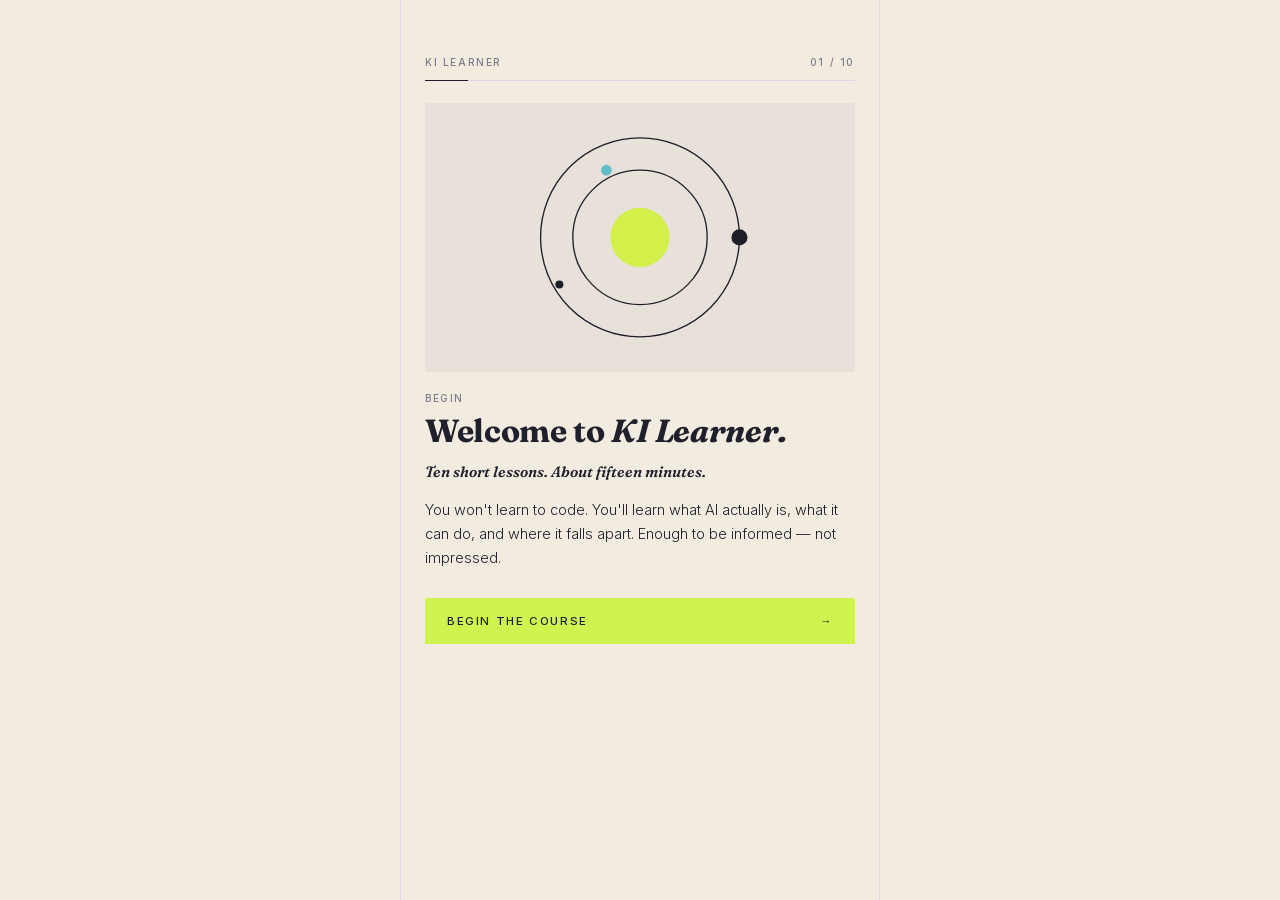
==== commit 50917835: "Rename ki-learner-mobile.html to index.html" ====
--- a/index.html
+++ b/index.html
@@ -168,7 +168,7 @@
   </script>
 
   <script type="__bundler/manifest">
-{"684a883a-e5fc-4f4d-a928-a927da3a3225":{"mime":"application/javascript","compressed":true,"data":"H4sIAAAAAAAAE61Y2W7bRhR991fcuIukVHuUpbakoHaS1qiTtpHRPhhBPCJH0tTcPBzJUgkCfepzUfRv+jf5kt5ZKA4pyjaKCrApDe/[base64]/3NBaEC0gbkBwAOGEQC2DxOcHHyPBoBzAajaDXPbYo3jBeQXJ8gCSoNfFQ54AIaiyeorg5D5eBi6oEFCK0yIA1C7kxZct9Oo+R82XtlnC/1oTaFhb5439f/JCbpZQ9maNwVOESkfugDOJULHkAdfwKMHTZChyPxPE74tPRYbRAg1ramEOIxcajoySxLD6C2mezPnVotwZpOlZMAJLOYxTqRzIqIh7OOeIIX2EsuHQNjzupIVPSMqZmDcBlceSRDXKeeXSN5hCPzYMzQf0Y1xy0inJc/XUZoz2b0xB/BwLfxCiOtqZU3KKyteaWX0RclwVzpHj6LFpDf4D/ev1ovSXJ9UaVkEtgI0Cnh+Pvz+D89Tfv371+P+zI9/eQJxNMnmBeR4jR6F6jjRpMZCDW++ibbq2RQgcyIhW8FSRFScMOQjU+sOBdEMY9JqMtw3cPrrCgMsuOoNcs+c113AGlCGUUxkzmGC5y6mEpWMlVn/A5k2tdhVmtiFOl68BmhXUh9JZCsvLoDBXoylSN1DPXydp7y1yxOIKrz5P6FjtESiMEjzFHu+kXV2UrerPerP+15e8U4a3GrRzdOq5b09DdwIy4tMUwyK/pZpRkiZ/mMJowupAW9PsFMKQ/ZCXU5WAZSTMtd+wITq405eeJycn0yhKkcT8JhQh9FNUtiEJeb+UeWWSvMZ+2qipOluVl23etx1DdJ7SnhGas6YZOeXibGoZbfouezU6mrcVwhnk5Yb/RI3giwQKXBHOKTou9zYSKsyCg/LuLt+eS9OPHhfC9o6zaCiY8aryYQ2xeXjPnGsvrl1+agmVUiWxNNM2OccpzvUHTUq331LZT70Mzo9zIRrqrg4qXOzWQFC2B3WiPEs9ssZL4fqHR0vN2hJarNdLskfhCSjy0maWHJX9WSfUYNo6y1KVnCyUcY6MlCe8Sbe0vcm/7JMJ0x77NGjAaw9BjOgUZIsQEAuOxcSO15XeW3t1azzlzK7Gq1q9ptRy5FQuWfFxQHxcFPcUq5gey9/RmHPBPvifRXQV1GnKXcrkDew1WQVQne7kXDClSg3GJw8vqQwZIvUBtDDEIVVVg/ans0E2rF/Z22mD+2enA8vGKceqY0u4oSDIcBmUOZROV2qpTFsrDG+IzT0p5wwlOeTSu6dz8xTSH591uIVkHKmuu03IT3iMClQylDz577jx3XjyvFXj12k+xLWH//C7rRG3NfrWHfSlZVOiVwvLebHKpH6pRsibCaxrENRmkdwSmVGh4IUlf4c7OWItI7+CLw4AfiQfx/VGRFhnvcL5Zst8UMzl9/yR/yJWR/TrtFDZmw/ND06+/Wx6G0yW2ocJY5QhyiAP9qYclepToSX8nyJT/xycUWYNYUAyAJY+pcad++emPv6rcO+xokeMH+tOcIR5s4+C/2GhOL3vMzFyAu9KSif/8dxML69m0+cjy6aMq08t9aBqKVkBWhwVZlQbDfBHKxmGZLQ9v1jQkS4+aQbvwbGcKzeH49MefNgqdopkVpj8wxsqK9PbIl8cQFiwfEG272hTcYJywXWscH6SlU7DMQzwDq9wsHG0vb1gTYip+Yh/wlPee4vGrvYwpHiwErXcb+VHwMpKjjquIf1RfKzYEOCRYe26QQopEIdahkrgrgqUb39VVt0pyloaBVqjOVC9jeqj/QnFqezSYiwWSpMeVB9F7x4ki1U7bMt2pPNwWszFRqqjG+7Gq51b22ywa8pPMk+IwwGAINwxe5gcUkIuySJtlt09nAyKXa9ZsYA/wjXJCmh8PGXaLxiY37Rt7xNyHWzb9SNxelFBqEw1SGG1nNXvsyK5OTkMu5wQMCB1j8AhNDszwagBoO5rouGL/LzwM5vluSc/01kf7thYCp5zgmefs05f0eAvtwANYrvBLOdaor8ontVS91ergu1v5xby5Sguiss+2duhUsCzI7M9zgzWq63rhRBWK7WVCe4bt+nRB+Gno0vqzp/I2pXxJUGA0TtDASoKqctjI8Uyroy6pcKfVAfaU08oMVufBLVimghTPuNqCGxMvea2AFlZg9MYbFrB4odwhy3St3AJ36m7Z6PvLrL4SPakXCqy6b0Qvnrnre0qsurVAkls8pIe37fPXk8kP7ybGjJxMd/EdOnM9Vy6KZz9MXtEVw3qr7kpGyZOvu6kpQaPkxWCQV8b8unSLgZaVDW+pvDzF1HDXqVZ2lKhHHtu6BWbhrK3WdfwtEYu2zwJ9eyWdgiVBlfaGvV228v3bybreldta5W1m8Cnt7G5pTIkcdrZw5B40MOb+Q2jzH8cH/wLOrTGB7xYAAA=="},"2cd21bdf-44f4-4d39-91a8-ae8825ff32b2":{"mime":"application/javascript","compressed":true,"data":"H4sIAAAAAAAAE8Va65LTyBX+P09x4l0YOxiPJN/m5qFgWXb5sYRiCKSKUNm21La7RlKrpPaMvVpV8SsPkMoT5EdeIf/zKDxJTl8kt3wZDxQQqEJWd5/T59bfOafF0RFczkhKA5hSHlGRMh8iLtgkg48f/glknImU+AKyGUloBkFKbmJgMVy++QnmGYunME5JHEBCQioE7RwcHcGfM2Q3XgIJQxCzlFK4JikjgvE4A8GBheFcshUUKPFnENIs43Hn4MDHBQJ+kdtL/iNo5nDF4qANxPdpLKBowegC8gMAvdTHNfIN31EJn5PwFA6/cyfuxDs5bKuJBMdnERLLmYlHfeqYmRuSRnKQDoJJ0DWDwTy7koOBH/QoNYOCasYDbzzxj81gxqaxHg48OukRNVycVbKhhvyKooB+pxTu7ABn2QSaUikYjUZwyNMxE4cto0VKxTyNoaleAM6z6ylcM3rzhC9GDQcc6HoOeI7TgBsWiNmo4TrOvQbMKJvOhHm7MMRI7rPUDyn4SOwOkMhfqjUNSEeNYa8BE/TEqBHzmDaMuKNcPwvz/tZs0zi6I9u+81XYep5hm/sdbfhiB6nX7dVJByvK0g+7aN1uX9P2NWlvRSpDYCeZU0or6ZGue9uW50foVf3SktFSbMREQvAkpXEVFXikAi5gmrIA+caBPHVmjY59FW+4JMNoe/f+TA1OeApNPJOwxEHnDB/nMMTHgwet1dxCzy1wzvXwKSdzI6fmyrKfMbZCGV/yPC6UhF24f1/yxZ9eC37/vRzvrca79nh/x/rBjvVDe/2ZkUfq10nm2axZ2v6KLkf5r9/ni+L7fFn8Wkhn5F0HHqBCfwTPK6RT9MDSDKSj3NboEYp8Cjiu3VWfKiMNV1h+BJ4Qn4nl+moXlzmdHvrZSFzYJ/rzTnIudS50wGwPFRkTVZxoj6X8Zl8c9G+Jg+OtYSDtg6CuIkBbEx12Dx17Dt3SQXJj46CUYsrYcA96xyu90x0UsDTvih06QVsi946L0g651yt9YyR4ZPkCLX4oUeawqGDGdtQG1HxBx0hdb3UMbk5JZB9hgcJg/puE/AYPsOUwM4EuO3w9w5QDhz4R8pHpB4/lvwKnjEu/bJbI9f6diCTNpmgDUzm2Wc3jBlPtS1ZcWKM4rtxcepWhF/vaq8dO5cye7czj6qApI5mNQxpPxQwe4hFaO3QyGdugqzYVdKE27fXqm56cFCDnHsf+jCMIRywIQsxAEx6LZyRiIQL08xhBsw0ZibOHGU3ZRE9fst8o2sXbAtsXuUA/S762GOdH09Vrq1UcbJik6zjrpvC2mWItTW7G71OCpVeaEpS+C91awiwtgdlS7eX2nTuaoKa2s0XtCuUaTgdzmqrt0ks5Fk+RBMcuXr768enzH14/f/ETvPjxL6/rRtqf5ATDsu9rFT7GCw0PCUBabkV47KzI+pbq67FW8XClge7GY0tlspJkg4sqG7ax2VqmrKt0cgdGG0VLpVNXS2MxGe7gUdXPW0F2q4TuBvOTTzV6qaXbXzEZWEy6d7P6yRY2rreDz+1KeVopm9PxDkZ1rfYfhWtuJfFv2AIM9il/G3GvvyKWnVSNMGQxhYVrVi/xRw+fC6+0o2cYriLKOLGetL3GJ1gxYmnK06+NKAMdBr3tsa1iaz+iDO/OZEtwG9hHEfs6JOVzH+w/S8k89mmGyc/Ke2IZYgZggoTMt3NCr6ff3hqRhs62ULl4tJ4ZK9k89/8t2x8+NSFNUhLRrx0+3Y0s4Nmw5vZ2tM+31rWb2/T1NhZWeTbquc6X2cbE8dCygo2Jg9vjuAKJrsGIrsGIvoGIvrNVsq08vJM1Jt7wM7iUkqgTaovifpYsFZtKmL189sep7Am/Upjm75y22/ba3XbvveoH2EYrYLfeTHfcg7IQl7W+7LhdWfumZZXvYVXveVjPu716+e/Vy33c7NyMWQ2ehtGWbehVvb3fWNk8/qaZdaiT4x4Iz991Op3Hsqhvul5Lm7r5t7L1yi176w6RyMabwRHgarTzL0TMOi+fn1nrym5WxWDpHIxF2RugdxSFz7MmkfRY/RUyPnMUF9suNZmx2JrEmN1O2e8XMo63U8rJvUgic/pK8uJWXxqt4nkYnh0UZwfycln1L8QX7JrqBvJhktKA+fJ2GQIa8YMJJhP19lpOP8WhZsu6M36XCZrIVIMphibv0bSvKPLrzDN6KYigTae1usTd7M3HNFNd+Q1Zqracy3+NCLpBNzcmc5SdKkqhKfWI/MUyQ6rW1+LyPGDXaDCZ+/IcxsS/mqZ8Hgf27TUkJJCXgHikBm0Y8zSgKc67yQIyHrIAyhtwKKqOvc53lX2RTlkUuZYpFtk67XrLh6ucjtujES6TWfV1ih30hKv783mS0NQnmdTM5yGXonw39If+8RBHIpJOWfyEC8EjyViK9JYIfwZMgDHb+REKt13QNXIP5cII/1kdSXzvnFgqrq4yMiwZ0I/oZPQwBrHbWrvdOM8SEq9ALCRZ9gKz/6ihGDR00y/XXFi9fa64na9dWzwwnravMe7fNzusc4aEqutb3KFp2GC0+EQ0NZNW610p8vtSgmIbbKiTF5GFVHJ9f3uu5IbDNbFbrQ3YsWxyODmUkL5pGbNX4+K//5F/121Ud+R4jl6LK+ktXr4gjWqcxz+gu65GeVOJYc5lM1OpJ1Peg3vQvNXq9hXMjsNTfhRaxejmcTp0PTxD7iBZ1I+DW4syZaiLlzp2IZYVrxLOWGNt3ce//6M+cX6kDaPfK5Mh6BQbAJekPErEGqy9VIObuKY+ssVCQdsb/XsPumn2Ct6UMDmEZEzlN603ZDqn5rDj69uUCQoRRXyJqJjJDxBkzOfyo8M06+A6/I3LnuIbEES9kC8xe5OYRSTMQMyIgBlBfcYUY8jHTXHKfAyczSMir0V5iuv4PCNxkAGfwJKSNOsAou5SUlD50RFXLmGcUhpkHz/8G+GtvSb2W4axgbqpNuSBZBqpO1SjxuN5wCh2GqfyqyCNhdqIhCFFkPHhigVZ56/xKx7iAgLXVODbM8XiFLowxixE0WacISHOvOYJ809htky4ZkFjZFI3yMcP/4KXnGPHg83NpT+Lyfw3muJv+cn0CcOWCFXPZjSAiCljQYAzNEX2kvQJ0ba+ofQqXGKiCObYJkG5Xaa+QbIJ89HV4dIQPQ4xNaFpMQDChxGlsnxQNkPro0EokIAnAtl2jAGtpJVgKJigKMNpX4oKWJaEROYR9S2iDVOSlEC/FdJXBJOQLkqCQR3IjRAaopJk6620PkYVim/iiDkETdYqqu1rd8lSAJS1hgAOIsDxOgBsz4eezId1hlVfegp9x9mTLOdpppBIhZRMwTVeNnzpgtl4BEvkCs7kJxAh+euAXmNhoG6T2kAfbHwtrzbfXVTYC9FneZJ01PEr6sAm/7R2ZAYZD1Y60M5+OOYLzItJR9qsuKUm+FbFi9TuT3ORIMwpEN+vAR56pQE+bQXWMP4GuxN+07H+m0P586ycqypXnKx+V7OrBIDTq5ezg/8BlVQKvc0hAAA="},"e3435689-b8bd-4bc4-a22c-f37e95c9f3b0":{"mime":"application/javascript","compressed":true,"data":"H4sIAAAAAAAAE4VY7XIbtxX976fA+A/bGYaWnMRJ1LQZWpFsNrKsmvRk2tQ/QCyWRIkFGACrDZ3pTB4iT9gn6bkXu/xYrlvPyBKX+Li499xzDvbZMzFfy6ALobxL2iVR+iB+mIk7LYPTQfznt9/F5YWIKmjt4pPGuMI3k7ub+fzt/Vz8Wfz0RIhf8SOEuxKXY/5L7/Qy+OZKjF7evJrdj/LTZJLVePajtspXWiQvvtXVXw57Tb59hs/t6I1RGx0wfKGdiGsfkrA6Ru/iREyXvkagpkyISVTG1UnHSTtx6YvdlXj6d1+LxrsRTcPqtJvyhZ4IfDGytn3arGUS05mQKtXS2p0wcZwfmiSUdKLwYyFdgWc6aHpYYlgUcitDmogb5+vVmtZe4kuH1FXIJKXMeSxRbQNC1sXkaQ6t8smUOJIPS5M43H+Pj9P3vJ++i0vxTHx/czu7ny1mb88SyXFGzuJ09t1g9qYi7mLSlUg0uET1otjKlHRwERGLQibJB6yjjhhEI72o5EYLBF8YlQyl/[base64]/[base64]/5Y7aEEKLIb30z0oqi4wbZP7R20e0BxrVr5yJlKZjxbBt+Q+dD+zj9DUklHwEK0rGMiRzFLtKSBYMAviIiKDaarYbLLUTcd09GLN0Qj1KEEWXeIL4obl/Gs27Q4/GwKOnpvWqZlhk6GTDANjF0YfxftqiSxBNm6rgY8TEjzrTSXewkynfUyJp+K0JQBWQEzv6aYJJSM7x6Os2zzRhThHoShqLFCW5arXsePicy8PBuNiAI34GV6a8PnYSO1+HTEdHk161FaRp1wD/[base64]/hPydO/xBEeQStF0IjsSBR8snJiz+ZlvdVgWhS4OcnJPx7ZGLq1Gg7uoWTqBfN/wCUtTaKd0b8JZnjIvozHZUwAzgK5XJufmZLJFg32G/q/66YRljL1MDkvUox+UqK/OIPcCkHs9vbt7fz27n5Ll7ZPjdXu+hMAJfk1AcMP8OAVKrK2VcXwmUhd5WsJsitdyuyUKyC6+kvAJ9bYHu5daSTjkVl5OFIdxHH1NzppLnhmsac15+whAb2BdiF5pf2VSTvSYWpWa18mKfkGbXGdgY6oLQ/aZdI4P6ggYtChggQSUVq5W7YXDsA0vWndKcUasCBNtydFDfyWO71rZQwvpnsu9pcQougBx+ABmHaQ6s7SVIa8zUMuvz2r5FWr58O7tm4fFsKVt738kOg2kbLiI13QrJT1+5+mecIsblqSLV/ZYQxcTS5xOECXT1ZCog0ZhRZB8vt40a262XaacoDsep4vvmASOKxew3eFTyduOW+fPt4nI8tKZvUwA+Ib2aqT7VN+3x7niKAzZFfzHGzc957fy0h66kE6fJ0HZalscARFXV9T2MDSn6Ip3JuFZ0kFwXZWrILdgxb/O9xdJjO4SecWn4btM2xtLLYHukljKuCwtR8zw4cQRgSCrbepBBU6t0gNI+eYMKV8DKX97P/tHDyRT6CFwkGVmrdVmGCK3FOJeOScCjMX3bgghf4iKLN5Gb3taMmo/YZOPhxL9Kn7uPBgpU2tb9qnObwkK/x3kV2IWdj+5UpOOdNSQzQndUevtXjRg9ivwEAk0GVIak0Uynqok1Lu7Ll2Ji5zCXnxMaGxG99FMQdYroHaj2YNMe178gBpIzSZzRR53uOznfJ1sf/np7U8o9iiMvIsKMhLh5D0GuBdrMLHlAWm31Vm/j69i/zOSobsV79310tFFix49f9HF+H5LzFuQdvGFgN6ABHZ6fB1jC4ebYr4yZCemH436P5khql4CiiK3BNlRZeuit/eDt7iVMpuTBGcr5/J9OjNPxzgtv8ScIDLjlrC8o7vQcCQ96S18GnJ7lxf9LrwGU9/dLG56Xm+RDTvllfqwJKHjYg8bPnrtRu6OnFT7smEtXb6SbbUnqjT5mhW8r3r0nd+0yK6boIPAMpr4wQMwZW3HVCP+TW3Wwknv38GVcExUqdZARoWWNxBADIfG0HtNyHRQev9eQbMDjUemiVSywMUnZMvQvclD4fnrjtVVkmxuYaZg8hVWjbrHfrHev/f58Kcn/wXqE+faZxUAAA=="},"bc92b541-e998-4888-b5f7-c3b2335f7807":{"mime":"text/jsx","compressed":true,"data":"H4sIAAAAAAAAE91b6XLbRhL+76eYMJuATEgKFwFQMZ2KlDh2RYlTljfe2lSqAgJDciwQYACQksxiVR4iT5gn2e4ZHAMQoCjF2V1b0og45uzp4+ue5qOTE8JeXA7fJDfkz9//IJdsuQrYjFEfHxPdIt0L9tua+eTbwE2SHvHphnmUzGJ3SR9B4zM3gbpRSNIFzZv88zn5jqXkc/KUzZcuSVI3XSdk6sYkWVFvSH6ICPRF06RPwgh6XCVD7Oqbm1UUp8kpef7i8ms+TB8vL3nzMzfmdz+4m/ySz+hHFgT87oIlaXHxMrrm19/R22nkxv4j7P/PP35/H/9w6pcFCd/nhczWoZcy4BV5V7tb4rvxFZmQmRsksOUpW1K4U8anpqaQXY9sHxHiRWGSEg+e88pfEuXj2WymkFO4UFVV+QLqxDRdxyHpwiUhj322Ac67Dehku+VPCPFZsgrcW2gzC+iN0idzd3VKtJHZJ27A5uHzlC6B/RSPhimN4f2bdZKy2e15BPdhKr3JOly5vs/CObzQtdUN0U34p41X2PU0urlkb8XLaRT7NB7Ao7JllDAkBbyNaeCmbEOh0dvnoU9vTomu9sk189MFvNZU9ZOs2W73JGteWR3B1cA6+mRB2XwB89T1/v5i77nEfHGvIqTRcCSNDuMnKzeskxd/ZtDPU3fJAhx44K5WAR0ktwmM2iedy6fkxzjq9Il4MlgzGAZbvM7mPRqr/VpnQEQK49t9ErCQPssqKrrOqexFQRSfEq9sBbPcIgftHp/gHAuCnQDF/pvU46xl16hY3L4UI2k1om7mYtsnHW3cyeYD13qHbBi9PotuJh2VqMBiBJ49kSj1OKZeSvB1h9xOOvZw1Ml7MoZ62ZWJL2KsN7Q7ZAa6c7L1dieNXZlDh3fW0pV9dEfjocU70ttmNb7HrDRzaPLe1Oa+kFiHugK22MxbaG4form9R/OVmy6IP+l874B0wCTONXXo4AXUHI6JOdQIzpaMhtaFNoI6QP1zzRjaRIeiaVgRnmJr+DwfQWON92SICqLFhT60sItz7A+LBe1wkGzUf7dRrDI9a+icj2FSFg6iQS82jKJhJ/oFTAnvtXN44cBQwF0q9D+Cp9gUPs8t/kKDovMKBhRocYGz189H/M7AJ3yAbMDWmXks9gJKPCCtg1vvwXbCkMgEcIGf99s4Xd44o7ZxOlDSaBEWHOo2+8z7MvZ5ycD3SRpHVxQnlV2+WLkeS3lzI59yJ4xC2mnmXF0IQTmSKkmAGEi/cy91zhM/AdnO9REntQ6IC+ht5xcWvrL4vjmE1zH5BbaTdoRfSEswO220llRncdn74tHufcdUGa6dI4okK6AGB8DTYB0Dck1ZiAA2WYDReZ/XKUOuAi8D5PIWLPBjGvZr4ItbRbjd7nLkdSeqys2mCTBqycLXArfgncA9L12frcFqjuHnMPyJNjSeBdE1PF0w36dhAZf+qjnOukFQtnB9HAGXXfA7wElQFADeLCjxfOp21T7/Bcnu9UGJ4HNt76XeU4ouTrELBIFGvZZq8y7wuabuvbR6xeyGwyEnbR3sbU8+q7DlZye7JiBTTEUirjtNomCdInFZCB7XKVEPbQtQyPWu/DhaPWUBEA6xKwzc1YA2PZIAYo/dlHY1R/2knDYhr+n0iqVnD2mK483jaB36pwWy5wTSAAOL4iClnR7H+vyVPhr18wKqu+xutyMnMtG49P695GphKM5SvAs047jz4n++/dUlaMhkovYAq/B/LXVVR2I6znZHD2MfP4pZ2SNOgHJ/VD4IUAq0Z/Nq+F7tVWvieXnLqrD8sIekHQ3RSx9NJeCfKRXIvc314O4DN3Y/uBs2d7klwDgMWrrS8CWgWQI3nlPQL2nwwdg7ESoCY8dXhSGFV3ih1G1eGrsMnMv5cw/aTeB2TathhyWoBF8KPTQwvSV4/[base64]/kbVpQWPQa04LiULLUEdsPCCzmABg2qYgo9ROCQaAKcLcGTVAJyR0kviIpN7Sq8zh6d0oy7AMHvuatLhpl9++iZiYf646gNV/b/erkKiXIYJDQK2SlhSpVNFxD/9lNxFN12im1V3KHVidWrkkDxaQ/izBndm9dKZFRQ5aW+oaQ9uOT6+ZRsZKwEypKhkEO6GUG2cfDggKIUBK/VFzM8wq8FBW1VrQUBTqwyVBQNR40JFmoI4XqKDixMDSCNJ15Yva/ehGvtvQXxWYLECBpalKyCf58Z+n8SnutUDax9H16Q7Qmj+Pi9VNvbZqU9u7cHa0RRkHhAviHm/0J7CvMPT5MJN0hIDyIigavyPNOAJ9fYQggHoAIspIQT+xlL7+GeLxzJYiA93YjR3YvQqM1nVO3HMPv6hJ2WNmrvQ9N4DD1GareCShbmcjvT985JcTzRb5kf30h3Vc4KsbU3+B6AAjD3HmmXmoDQDzfqNFJBKlSDVnm9o9yv+LOc8qQ9hU/PQvy4AzuUiZuEVOprSEUbpE/UaFW95ZiHpvGbFBqsUkoDrrB7b5I2BdfvVyVm8L9EuP0jJJ7LNRalKN8l4OlIE1awZT4fgo8o6CgrUUIaEMYgWWMQaQCkRBuxuHV/UscyDkEbFQBbk336UaYyjuKU5pDDNACnwTSzoXDntCjjY4iz5JRk5IKSaBODBm65yF4j5QZapWbS6rgRFuaAuMG+/JRZY1YKLd6DdpnNZj2rn8PuNUKWoUxuVT8HDYq7HUf8BasOQNyITiwVIBcrVq9gNk1kUw84p69WKxp6bUEVuUKo1BwOAlggkKnsgZIDhm+pRpVhXVWCbZb4xZDad13WQbpUDCJmWtW17hBUnUwRDPlRg9HUteeV/Pql3AHzEmrpcVAtB5poYpM1U9VyFwJ1jm7XYBzTK4NJVlilTvjo2/s/Hykeps6PpHGK6Zre8KSbM0RbXFU91+LWbQvoY4MMAu7MXZdccHoLnTu/eO713P8ABl6AQBgmN2axoKULgT1GjLKMoXQh14IYpA3iEKVJ7KRzoY/m3IYzmARoN3NB/YKQ65akFWj8zIMoI80XQIS60Fr8G8tJ/dQejavw9wzWaLseK7D2lYlZ3RWyHFEBRW0PwZe5XN59zr22hhxao5uuTrWcZDq6Ch8dygpEcL5OCzXV/N3Q34BhlYa3WGeY0ytJyjg5aVWM6wqv+aDIhQE46AzDic3hWBC2FVE4yOFdbQRnXaAGFksC56zRSWpU7n0wh+dkM8py5llH3CLeIlpSw0Geem0YitOwG1+5twrMCo9UD2VpCSwc23pIgVMG/ZsO+tGfqVPwXrD2gob8fpsvDiQ76LAzbfrOBLrAR4s3G4N0d3oRmjEupG9WFDjhMBhmtJ2X1Q54SiBXnlCNZ5HfNUvBBGfqCh5Ebs6zUQDrvf5+XJxv/fJ21JMoqdp8Ht6vF4eOLjGs+Ho3xVw4mrOfz404+DMOQ2oFSObujoa63nuk6I/QboDPYJkwZBiM6gB65c5QUY/A7zFXg/JssGGqJ1iQ6uyGJzu48Kb3MMeZhXWgEPheYY6NZC+cnuHmmORf83ds8rMoJujt5IlxFIVk+DaqDVxKJ6oPrRm1wm2gLzXB1oiNKwcj8RtOK2wFcPLODgTWwh6MLu5xKxdXNJ1b1irWh1e71VuL4o8Am9veaDRcDuLpXt5KLXaVLTGubIqc97YUHdBXjA/[base64]/gUoJP1KEG7W+pQX0as4stzBmc2eC9Sn5VSX/2MLdbnXzq+wh4NjDpbvqBjgu3HUD5DvBDCKOfXVKAtD2DTGfY1y3O3Is9iCJbh/05oowiCYYSJeOZ44/3W3kpX023U/[base64]/RtiQ3aVEdq8S/wpYgEYwf4KKd5E7KzuXzhmy3/yoyRwF5rC3qbR+P2dSidoka/r0Qm0aVVqS7kL9eQFiV0RrQH7Reu702Xvm3dkNDGrisb+72VTACTdn5XflL5yDQUqKbCVSgrlFsoaCmySEkFZKb/[base64]/hw8akS5fRG/Y5BsfdmLr9zNmPlgxUi98eQS6iadaeJDYJmoQ7avGvF9M3oACGgOmA9t1rFvr4lWLUGu/+28l41vLFo/8AawZbaYs9AAA="},"5c5a241d-2164-42ba-a097-f231326ba553":{"mime":"text/javascript","compressed":true,"data":"H4sIAAAAAAAAE+29a3vbyJEo/N2/AvbJhJRNQbZnsxc6mllZl4w2tuUjyePNcXwkiAQljEmAAUjLzMT//dStu6sbDUryeLLZ9915dmMRaPSlurpuXZethw/vJQ+Tf58Wo7xs8uQ4z0YLfFLjH+k4/5hPq/ksLxfpTw08x1e71XxVF5dXi6Q/2kgOslF+UVUfBslhOUqTrBwnxaJJssmkmBbZIm9S+ez0qmiSplrWozwZVeM8gZ8y7DhZluO8ThZXefLy8NQ8TibVErsr8QV28eJwd//VyX4CXefyOKmrapGMizofLap6lVQTeOoGWtR5jhPYutefLMvRoqjKpH85rS6y6SCZZPTNRvLzvSRZrOY5fJx/mlc1zH97ezvpVRc/Qbe95Le/Na9n1XgJY9/HtzjnSVHm417yvemrL99vJEPXJzfjLs0sqFN+kWazMfTAP/rvetJF772aIfYm8062E/njb39Lmnw6sc2kQUqbCM1+/ryx8eze5z4CZJAoANhJ/gyrADg3i7qAdT67B6N8zGrGgh/zusHWMOkn/5p+mz7h91tbyc7p6f6r08OjV/zz7VVeJtl4XJSXSZlfJ81qdlFNm2RR8Vbgbg246etpnjW4/WVT4IZn06Yyn0LzHmHdJmDdooIeNpurrM7HW0092rrIRh/ycrxFUzvhEXrc6SlgAT9JlohLOG52SchBrfenOSLw5rT4kNOWIEryOvd3dk/P9l/sv4T1nJ3+6fU+rJa7SidV3ef5pDl30ANg6u9eHx2f7rzo/gxhnE3Drw6Od/6wfrhJnV3Gxjs5PT6Ef14e7e13f8xbeQZ4mrfme3x0cPhi/3jNjOsKN6uOfPnj4d4NX37EHQ2/3D16dbr/n2sWC6iwyD+11npwdPx253jv7Hj/YA2gqvo6q8dndT5pwerNyWskFWsAtWzmSGQ6v3xxeLJm3ubzs2nRtGb/cv/lUfens3xWhV+82Pk/f+r+Ypr9dRV+cXRwcLJ7vL//qvuzajJpRkAAS/fty50/Pd8/OzzdP945PTo+O/nTy+dHL9zHxSKvMyAlpvnBzpv/jLTu/fu/m5Y9bGopy2W+OJQXB2V/lq0ucvp9Mc2ZyiZJMUn8F0QXy+WU6Jkhs16D+4oWm24S4FCLZV3Sl8/o0ed79A/O230PM4EJx5cNFNgb6F202Xucl98uBpb3z+7Z9bVWQbPwyH9rHV5jb0HBQunpFvLtBFjiH/N8DqS2BvLIvA+o67KugXwAU2zm2WJ0ldcptd3S1H2XG+3ZNsgvaDjpGjv/9wIOZ11mU/sAV5b8zD1Us3lVQh+f5e0W/SujD2m+ON1nt53vBU6k1yB3mBSXSwAEolSzHF0lWZNcVdfJtAI+kZXJcj4GyYI7bK6q5XSc8Hkcg8hQ4xYUC2BF+RiZUPfin+OAuzSaXT3MDHgTjhysIPx4Z7T438t8mdsvvYUPGJRbyRvhSHUOJHK8BJHkIr/KPhYwTVj+Oa05H7+hBTXnKNRM88tstEJJI08ZoxqaKPDIF/RqCPx+2uQ8xLgYn2APIJXwW+5K2twJ/tV1aVCF256GL1Fkoy/M1ifXV5XZAWgBe7NyL7FttkiAhXN30tV0BSBAho9SwKJejhb5uHuPjmjcXxU37ZB7+cXyUsY9qLMZ7e1nQwvl4/1PALyTBcDPNDEH01LBJg9b9Rv805x5c/I7e6TWhgbIieeP4vNM2yNCL07e80Z3499uBjwHBBbiM7VKitmcZSI+o0WJtBkQ/WLlYRT8D8gEiFT31s0euIb85t4NSG/4hhrvjMcwyHLmrdctFTeukU57PVoBfIE0JMc1w8mcJxNa8/UVKhX4gleGuM54+jGbFnimxvekUyTxcchtKNjysI+2O4BsgYtz2svx1C9ylplzB1ADwU2gbqNiUowC0N+7pxaKr2Cdt4PyM70a/DI6d3wB4AQO2Os5dPA5l8ZWx6C2ks2v+Z85qHmJHPhkVM3zndeHuOtI52hj9z/N87og0EyTXRCBAJ77H3ErfwCtFDYXPki9bnYzIJ2iHtiuvBanlh3AXyPEBj3iqyr5UCLdA1iDhnWxNFwHJgKMaJaVqILmzQI+9BfAtPqHArHXXwS9bkAhBrDCX2fZx6oYo+58kE2nqAUlE1jZsiYF+KC4yGuGdrNYTiYpKOELRBniOTwU4wNQW/gERE/4gFSzGf4GbawAejxGZEka5iM4V+qxaJolzASG2dv/ERZXTMegOXnLICyLQeaUGAycKWDeNMk+aJsyQC5YnVxX9YfUo8AnpPAdCmVvLN2PiyzDjueD1jeK0w+7XrS/It4zbD+ynENNLph52slQ4i+e3dBTW+iIPdanD0jxCDBG1PC8wc1fXFWAnPAmS55nF/k0mU+Xl0WZ0hf82WGZgLa3l/RRjiqTOWxjdglYcF3Ax4Df2WiUN9Qpo5Xhws2GqPgw1gp5PsgxkwUKbvZBASidZ2PacUurQYEr+3RWFiF7dOQIhbo+IsnZlI5LVl8u8cw2Kfy+XFwN8AliC5ofduo6W/Wp5XfJk+R7/mgT/hwmjzcGydkHmM928uQZ//V7es8/Hj3SRDChXt9RK/j8vR6Ynr5/Zttampgk8xpg8haWBWei38P19QYJr5DnuRHw1Xv8/xYkeV2DDncnmDy9PVCeKqg8DcDy1MHlqQDmqfzsBM3TOGye3gY4tNLbQEeDx+tiigbKoAMjK4planSVlZdkYEJj1LS6LEaDZFUtkxnZMK8zoP2AzmiKMt+xfkECajXN3wLqE8vcyz+m19fX6U8N4vV1Pp2m3uasFSTvQCWeqf6M8HJLMai/4fF1/pr0596GjzwAL2TwvW+antspwRj8By0zo2zRf0d9vN/w5JW8ATax2AQNE7nAZgnC1OYUbZxswDNEYavJJvkmmqTKy81RldejUGTBkRC+BzwhGXqWzZW1sljkMz15ETtOqFt+aye3QdxnF6A8WU6BdL9SWsc4Rw2xSaqSUWEOjYpPZjb+TFLgv1fFZNHvCaYNk17ySODGg7zNifiVOEkgtNA/qPWLhOyp0HU2JhqaZvP5dLUhFmrSfUYZtikWMjDSamj+oUkO9/9tmFwtFvNmuLV1CXNZXsAuzLYmYmLfIuhuMV/eevLtPz957Pq47ZaU1SZrojjvTTgOlyKc4H8HAnS05y0qVKh4/imykr6ch3d06N4PzPkYBLDbCDQX3GdQUxGQgKuLnDVUaPumnFVLmNfYqmuicIUM4lVVzfvz5cW0GB2iXARi1YC4W16/UlK3PodnVrskA5D/cape6sNmVddXfGa9Tn7726SvH6RoX5lmK2oLArL3rqRpodjMfHqaNe6c4VDXjFZ/JF7kj/soeZA+gP91C/TO9C1B+c6N8L59elqyPDOdB7sZ4jCOnHxDJyVTyj6p83BwymqRrPJFIkOmCc62R/c78H8ZvN+s5iwOFwshs0U5LkZIVDMUllG0ABIM5x+wC58jztEJ6x2ylABI1TTFZYmk+RyPa9rggs/dQYItkYuVLDmnl4w959zPCEEOZxwUhXqxIvmFVKtx3kAP44S/kEukbxq3zLSncWvgb44jr1+wDTA/wI9cHw9lmTHww/lkFw2aaBaoshCnt0av5C8o6Bl7iSc84ynhmfiGKWU02b3KR0Borq9AFAQBHDrGvSRqSMsEVUdbd+Cx2WNrZZlnwHiMmQVh/Dk4XGQ2KsyP69xyWFSEXD9CxX8GwjbNs/IzqAww52JiRhywNpFUONProsnVFIA4kXpsnwAaWEPQlhjNXnI/Q2UX8CfaMsFa/Q92ZnAvhB1sL4i+bidSudEU61dJtB0W/rH6AOh1jaJHQSBkFRER0HQ1ApTMgCKv+EgBjFA+fvgQNuPhQ8TJLNk7esm2yIwJsnxqevgTyi/ZysKWTiztIw2M4g0Oy/[base64]/YMJKYCZQxPy+JRBC6WmNwxxEY2JXE+GnSzXx7E9d9b6PzzBznwCHp1MAGywIJwdJkZ3qdrRoSlwhvgRYpJEMDxZIwkZtrvJd9WqCFx+cNgJnFDL8DCaiNmHmdM/dKLpewFwA72XivD8JFPMizWT5GBwY417KXg0RUBOiO9WDcKH8GjAiyh7QwVrvptAqdQShUsIKP2XTZmuevgrp8efaZMHSaL3KCcvIKZMQAvv89cV3QjFa1Ftn18r8c92s13BrkP8nRDyZplheA1wH2E5kknpF/KppFY9WCM9RRACa8Q0VjOjPLl0/lvh37n+U1qbcoMSzyy5UnpmUfs2JKVkA4UcgCTH8iGBVo2iErXcEXb0vEaRjkaO9oiBbVCubkTQnFLqvoGCXmYTJe1ozxOU3o74vW8HNRZFOF1fJEuBms/ULmNWZJ8O+C9a9+BVQ/ERK5Ds01OL4cyw0x7ml9zl6YiXS+nRzRHqT8277OZ/PFil85nY7HlA8mdZ7/Ne+rhhvPQpH4OTkLkSB/lU/naLlGYRjhRsBntCesnGhNRYvHFkxW+ugj7jekvqLryUA2sjZAIXpObVBxxH+fuefyESlt9BfZAg694Ul6YiQA3J3AUCgFI18RqGWgPUwmOV+sMpCmOIP0nhsIP4RRFHyc1aHA7S3+motCM8mW04VZBclU5BiXA/7DfNApowmv6IylS93Q2ZFNR9u2S9BjYxqGNTdb0Cq7QdH4N7H2LtXu7jr6GEoHVh7gT6XVHaUBd639tSSBry0H3DxDa9PXEjlOtF6WSbMqR1d1VVbLZroayATFAo/j5ngbtiRjFaxLfA+gs0tSB9OEADrKSsNeUNmp5mzg4t4sWWTFRSCUf8pHy4XRegy5w1maSZJhYMRjS0/Ci8d64exKqIik5XRj3dvAKg0XueghidFz5lWB5LnkDnEukyVdl/WRH3oQ2kiTw1Y/1lCwnBPPtDjnjre1dJOBFafjU5QNZNJ440Ib2xBEYQB75rm/SV3N+MA9tNyfbCJ29bhlaoGEUnU+youP+WsiT3jUL3IgiZ4vTKBmDUhrIhQk70xvxvjKkDSrtaFt5yI36IMUS7wqcbJqt3w2/DfHPG/ix5Va5EIOkvxnvGTK23Bx42fguPkdeHlj8FLzcW1LCC0NyFDitM5iuXZCiHNh7QYnbmIetO7H/Y7bbTxH4uA1+U84Hr8AjL+mzd8nK59l7f00TTeGySL7wIYN4UUwHgMHOHnB19EAe7E/oTGKLWzOREsCJBO19f2kTpho8Zs0kHDEbblLmAnkE5+1fCVbzRdbamQaX89K88ttNNrK+AvtM19knXl4x+Mp6CaWSeQUtzqgHSdUmSu8QxoeyxhCKkuK4KTCwpYdxEfEvXwOFBvJC4r4jWEM+Ld1VicNEG3tJOmCMiAOG/grZyIPAsZIQI+iJGExu7OjVidDIK7MUNYEBZV297ISv/pZ9ZHfJvBHbUg594d+hiCLXFhRG31IxAR/nTsTO8gICwrRwGOQ4UEnN8teIyKQc+Jzoj7d/FgI0KK3LVVSFtp3PfujN1BXADMgTCAf1rTOEZqJkSujwDiqC5JLGkI6UVCBBMGGNSTtyiWAh6ZsnMe+YErkGISu2PUqmeL1W9p7P7D2YG1PeOcr/AO80+GIC+bXFMyCBBJv/qy8w2sACQEkN5rLrS/2vn367T9vwGyYUD67p0CJe2FQClYvd5MeRrOYyVcXRTmpHBsQxYt7eS0XI/3IaRkkuhN3dQQoMIx62RlFst/7piGegsfWbTw5kkyBjCb/kX3MTmjvfCRPk2+aHs/33eP38seT9+62hXeFpGYbdqMdDORfw13kO+sjMSlJF4cZ+OjolkA3a967FOjr0XVpAcV9bOhVd22ItB0Eo73jx+9vdHGwe7K3nM1WCGhfzaLHbr9g/yO76NGh3aoEhC/ycuR576IQZfTH5gqoGjAjOEOgXALHG+FlEcGw2X1jD7ea5ms4mf/9tepfovgibs01FF6rPfHA4+0WimLhHmOf8a5S/[base64]/jfI56x2MPigY1OzAgFaWpskuc/tv/ok4j9imuUdAadibWZr0RdIw5kMxf6shaIIISoxXZNds3/+aOhTb1bnsBGP3hgtqALz4zQHQ1oPi08uc1Q9R6tm5Fs1JCR1iu/ckwM0rOKVivXIKM2wMspE+jRb6vqAHZsWuUafZJXWU52g+we3Gu5dmDls35u1lGdJuOht/jV8SYjuQ3FPV27ZRRyXcsh3RKnFkagra6UXIX9ArfEZLedf+mGKv2DwWeteQcw0fUOtYY+xqwv2EtX4F8PseSYC5u+LMdor4Ed+JBQiWTlRA5wdelvlUvnJSTNsLASc/Qitd0s8jHnDOmaRblOgc13lJAptFTZTdxkG+JuPjxQowBuWBgkOu3JEgJZacAgfUtIfabAaKgOnvKpuDQI5yPXbbLNHFJx9ru0AtMcK8tc6ZuJ+hQRiFg0HyIV/ZICpUsYG61QXoQsicTk6sY89AiQSDJF+MQPhESkYKNvcK70nRMr2RIyLeXZHbp/meT76mqAN/3ddkSUVykEpPpkOkc7OqQR/72UxOaKMspGzbI+LnukM7wjlj/Lm99rIw1MRYwCan9Tw8rudp8hwds8uVgS+NjNJSZrpjynQ0OadrdnfQXtfFjFjD+3Njn6aPhUWwdIUx2m4Jpku7EiCjL4qLOgN0z5bQBRDhcWWt9kbTgs/x9gZtngxpjCdAt0TTX7mc5TUov7itGAJplvuI5oxSYFYXTVW2Gny3fW7tp6Nls6hmpkvj8I6gFiqIM+LYDFRbMcYQLTrAR6AtDq5HSjfCfa6SSfGJr+2YhQwMMrELQyd6Wyxz1lrscJ7x1QGjImFr6rCpzqdkNQPMW5GdsmHT/[base64]/[base64]/fRYdhrCQ83HiRD3fCZkd0wZBklNby7Y5mf8b/OMUQB81VsYWyjdtM9AD7DsXHhPuyyfYH2gbRaX+laRNbck296dkavqkVuGCWeRjMPEy5liOElnOqaaDbGGrDlFdlU53RBwXVRUq2ZB1/gNnhrMHdKyXZ4AwRz/oFYCiAuHBE0tZRotQTa9BMetaKkIFdevo81rfwKmhyIOkCfYc4VUgiAk19gJpA2STjmy8sx0wFQzdglQfhmsWaZG+IdbpykkfVPV86ZXHin5JeZSCgvGVTtnZM7n/ci878pP0MMMxb6ILQAFR2AiVi8e+/rBjAdBX+9wQlxpVgimWFI5HoHJouMJYDqW5W6pv3la85bE/1Op5CJfGnyx8S+DdPXtD8/odw1LzF1TbQDndMl8rVJ6LL2W5vVpbuDF5jRRTpZt5WtjCR6y9Lf/IY/0MdATUgnxnFTMWEoxhrqsMKbakDHjNsBHpAUXjQoSvcU4/N30KXyCQc2WXxuPbL5ID3z5vDaZAOKzyFM7jOMjqM5JhslCa7ssTQABOfsP8ec/Cc2jk3DE66TuKiwuti5VukH+D/cf/fR/RZ99eZuG2r4fb7XAcwuop7ywUf+8xITBsWXaPMG6SX6s8IFYwIhzzAb7K5sf7aaVtkY3nvt0zN50f4CXdHazfGpB77QGHI7KGA3fRl6Y8Mf3NpFPoWbEGFcbg+i+3GD1XYCDByFwuXlVYyNxLLziOlM3R45R0l3J+23cKlI9k/2j3/c38Oj+vrEGrdBgh6SxWcgw070z7MzzAQXPKEUePzsnlxMU0gpppLIpjgwSP5yZXVyRbqcegcHy38nEU87F4DgLD9Dk0Z5dsYbWMc/XyaG1f+IMgea9TnjT0zf8GFkwxAxXB/9sOHo6/3H1ck9tYU3/FY97OV8dQzSiN8NtlM4i2NLT7/9rfRpXBoFKj7ixYx36mIygjE8Pt5IEUHxrjXjoILd+lJQAfZ8DVBRN/[base64]/HUOjkzhgaUPVODA3a3YShQMX+B0PviKEA4i/HUGRaN2IojPAFGIr9HE4sA9/NStjV5/nOclGRGwma7tbwIdGTFHvTii/yiFZCndQ48sJL+Y4FmrWt2df+FdoxkCt4H4asLozs7xQ6u0cTHwj/ZMVFnnfecO/[base64]/LwhmOuAkzfaerRI4YMKE/FruKiX5nPgrlxWlvESH4DGuu7He8kTmOMMBu33QHfa4IgKMJkbs0ngcFwsMqGmqgb1nxPOJln/uzLoDU0Iu4/5JdvLEmDFgX3Mgn9klIuliXZJkGtZ1DscEPZuROF9yegheqaRdi/kGP/xMCmrrIdG+1lPg1f4z3vG/meBA2N3WN5Wk8fKfEsXZSR4u+BaqXj2UsDN2s0VH40Timfkah0J+zhPjSuvYicR2QAsa6VxdR6e86/suyyD7ItAGipM5d4dhI0iLUwz6Mi7kQLiSuiCPFU7JiXdO4p9qqAJx40bcY/Docn/WFYfDPrJG8qk2Zh34VDqVO6qGjglf8BkyUwoKsus5UhuT0TRtQ5SzsO9gZlBAMM4WKebefjYeczxaxv7zczKhY2JUk/JhQ1CIc4dQ+CS0KWlSrJ6TqZnWs2U+JOdRzENjnfH9iMowbYbK/2clKbY30cUh+RVwmnVezYBhJCE0WkLLbU/K7k4HGW3j5F2Jd5J0C1AWf1kiOSvGmEFosmKambXOh3RkjuEwkrN84AZ7LpfqOryXcOoip72uWEDKvb6x5yH9r+mJbA0fnHhLxobaCRO08qHEELnRj/NRVY+DO1GgWnNM944X2RND/G1QXK6oAPx3VnHKPXs+W/574m4hOTlxsyZT9nNyiZ4oUrD4mNPBmXMIg9yIGlfE/BMjRIJu/BxGikzHHUE6fRyjSgu6vqqs32Ia7K7Ed8kpHBu/tLd59uFlNoehyUHAZMEz/mPEqV1P7DuCIYZ4xa0KLyR5+bGoq5Jzu8kHBm5nPG8yscjlPznNixcDLEzjeCPOdOwTynkp0aUTo7zZnxY/dnNaRCBdVuVmTs4a5JvQZ0poXKUG4nbA0rbrqShH0yUIarAsYIFqRTgohi4uxG9/Q+gg583k3KzIllRXl2WFrBC4muHZcVHZh9GAFAVO5NrTXu2+ZKxSKxOc7Upbr67rYuGkafec1BGXf5mQmK+Wib8gkRWyiOiAqTVp292Jvd2yYD0k6X7ltQQvZDE4kL+W0+vKIGEjggxX6oDnjg8Kt3S+IabyQ65wgxzOoygpkYvQnO76AVWu0A2zEAYrC2JCf2uYEez/PlCjoRzcdBYvLwpeKwhBeLzgMPOaZ+tbxe85xYYmbdohSpIpl+UIaqoEUsMcxcP1Eqhq6W6JH3ruwVoMH1ejhh9sZvMivVrMpv+LsUTxniCcwBOMhAUbyyOp9IBSmt0iTOiahXlPk9eo/[base64]/9B9FwMBJfbdRJVjfhjSFlCCB6qPqfWq0jnbItUAcKGvBsi/HA6mQWdSw5ORRkZ+QflrIyltk83kqT5kQXvY5CcOFDRKatogFORPcbMAitjksX6+073YeVEwhgn5CD5xpN1GnBXQ9PEz+Of3wbLgmZ9L1/X+rvDz6BZwXFweXXtMfGTqZCQhk3DjrKMHcahxfIvDEaC21fSjyz3CmrnvK2Gi11Np9FqrSzag0b6xV/Hq2bPOgxXvkwdv4b8+/DcdFd3xLQ5M2yUKSd3f/oZUPLRB+p583a5HQJ9udDbqvSkpVL2XDOUy3wMBEmJvoXe7F4vScOw3WFVyx9uM2932acHjBk2801prtPO2wyvowflOOZaUYcjyqul438iHQKr+6GCHuwZPnIXAm5r7LuVZ8seDRL2gOavfZzx/74mxKqhnYmFQj7QAaFwO7MzMKp1MNyVavVakk1An+ZUZyzOmW0Dmh2lUvkTIw5HXyHj42gDQSuVdUh6inDWqqCpR+lnkZIf5Lh6I4U2PzZkv0JRg6K11Os58WyxnQUAzN94dAftC51UzA8rV64cPtkTTo7q4xJQFwveQW46qeRGTSyUq8+fPgySQ/G8v47KsZT63cpYTa3OHm1zSBcUszoct/VO6AU5PZMr+2JepG0nktVzjNvfIUlekT70HFNNQiicnJ3cB7LvMJUuVDV5xxkEjdKDjqsC0UUNVF6CNkVMouyOI3ZBLLamgAdTXTbWjtiSf+weTt5DAYCygdlEDnD9eSCJgMQAExO6aanq4fispYJR7Z/vrqAoIajSIotELbfZT8UeeOAP0PKuVfS2mXZg3ZqKdNLUliPwj6A6dIrvsRc7pNczLxss+H5U1FNFJjRyjf3fIM0kozXR+04LjP4ba4HCxS3aSkqVukfe7JaukW0zUje4ugFnJ/ecbOupWerQn4P8oQP/9FKCbdZRueTL3JLZb3fC0pKsf87qY8NWKTWXgbja9i807yU5FQxZqLT25fEnmOlMsDsn6JOrn3Oy8c14qi5IvoRVMz62Qy7Hs7SgZvICU9AtByjJ5bLyk3SPrE0+ftC+yPP/Zk/3XO1RfE4l/2jPOqydvnntvhj3PmLnfjLI5S74YSkTMo6kkuRd6EJgQHLppI/[base64]/xQ8irIygXTleZsSYvTJvGJcs4Qoow+z7u/HnrUe4Ge1dfON/1ufYB/+QwCML6O5hBgCu32712lTmDxQ8Rv4hhMULSbCMyZ350pgsk1YVEQe4DHNQdXhVmKY79i8Oq6XbGfFAwozS5Mvj0Nh2wdftn1GwBvgc0v+abNOcdWTifW4TKcjKOw6P2jId8CYkCMFrVTEaWeUu2Ks4bx7SFZIvEUYcj1xI+QmXdO9iCp9PV54/RV5ifjHHrPnylzNcXwC//gCaMBX5wSsq9qnaP+FcbpYNm9LxSivV9NA81wRRqWdtyZ9rGU6LEZAtwe/Eq9oZF6RVnxstnumd4T5J0+32JP5gwhkzNHm91DMS/qS2J++9eFoCqt3zeC29tRk8+t/+c8S/cJbND0FA8uWIAZ/1gSEbr6k404BU3ZPqIKvbKTRVRhHjc2gFHG9veEesoNoz1jR+Lryz58F/x9UryC4wex6KeHMMRub4xYa2zKhVShSJlqPm1Im7Js+hJUEtQc5aOZQaGH6rSsj4gnA8YlDChYz/5TB4LMGaOnxozYj8H5WrCuORDMbrnsyMzPKiQXG2h7ZAMOxqFI1fvOXs7ZFoRYP6n/oi8BnzpVCINuXGMVJt17SQDvr8zYbJZUbJEklkpAw0+G4geatJSUB2lklaRUpfwMHQ7NApvNBhqHFVoV7pWr1ZkFGFsZb3NVGHIrnEbA9Drf/[base64]/0oMHeIwOp1dp2FXKhUT/oWuQVUtNb1QgvnQiKMkxyEDL84b5MYk92WKIToQKZgQR8VSbfflxFJlNvsGeXDQeiMkRp0MNvzwmfdZR3RhElKH9gWEh20m4cFFJXnI5TWnNcJ08TB0I8d8Jb42Aw7jz7RxhS2nH/O6yYGbWaOGyTo7rkhXN7mFKJcwN2kfMGbGcHj6X30Df9nWAZW63YSsEdC4KTck3oiFJxNy6UPvF6df0TAMSRJJYK3lEHkCmorVOh9Z8hy3ixJZSufL5sqjCV2S35OWVELdOz2xlKBu5dyyvAD2lO9S1lyy5qB1jH5pvjKBJ2MjEdqU7PytMrCb/gWZbmA5iq8AJLTWr8Qmw2TsvZE7yuvsUGJMixuiFIt/VyijoZk+pe/0VhJyR2GOhdo2D5KPtiMicKf8K2Mp8Tfw8vKFQFrygjNkHZQc6XJofztIecxaxGf9XUcyDDUA1k+P2RZty5/944RquBfVQep4nO7Q5vqzCcdMAdo1aMAh9W6F5eAwbRLP6YrfRCdi1FabqEiiU940uTNKALzgyAIt9R1sTTxLr8UdvJ8Rs0RbTo18q7c32VY7xtcBIZDUJLiYcD73nxR8PNwA11eYO6V/v49t1QgpImJ/YyMF1ThwMzHHBr9IbZop89/dzw2eSt3Dr3J4lOXfSWNrcnt8PY6gDf3WKCf68qi9b63L7CPDsSXLO2fuUZEDvB99IstDuq3uh+PhEt+JnZb7e4/kt6fz8pKY8TMivvgR4QM3w/SnqoATBGIwsa3PyLb8YTYoq5NUh5VAzlkudhdO40FZV6fTnGVoxVQGbKQ1h01CRcOjFfMe0dhibQ/WqEZnzZ5ztjzWZD6S0DeK8ZwUrOOf+zcNXiGDuxj26afpBdBXdeNlSYNXpgKzPQ1s8AqK1CB3gz6lSMU0zwRy0UoLDz+7FVuKjTAyJr88jNwxhL//ECew2PhMeg5nJszmLhCwZWA0mWskRwzNUy0qtP+ZOw3J4yzTMXXkqpocxWlIQA2OGm5cVl1tUDLrUvYkfO1K8iiPEmVsCRQuo7T592ROhJHA5e3k3XsnJY2seESPOqxb/CkrjYHiSGJbOAd8b694OaG6YASNZ0lkYHrnYdr+QFz4IG4XuOEUcA+/ylGgpfxClDW4ZGzTp9FFRivC0fAtzPGcv7x97UCyMPi+fPToGdumUesxDljlikIgY5tWtukUi2w5J9lcXl79F9MsDL8w5CZCt+D1PrzGY/6PRrfczFrESt7tRmiW/[base64]/[base64]/aKBXBh9rZM3qvjnHdTBMFg1q8kkhhUrJWfHDBZZzKfEusxJMrVXOfIWPcMuq7r4q4q/[base64]/lPE5PFYagaZumZowbki12bJOwJr+PElTveEZikH2sxQA9Xv/exyWl1kUzTL+GV68B+BoU0guuYMeolM3d5yB0PTk+5csjIiGcjHZHkj89+rvAF6J/M3EPH8hDo/Na3VdNd+tOdiYY5K83HgDqCdEByWM29i7giy1CcUDrgOb+X7wxssFAkOaJzrDz/AlKlcUhEO90WBhb6oCu5VkBDLgNtc8klVYGDBGrHRimpLcttrF8AYTIIN/NbI1NS5WbBBY4SPAoKztN2G3HbtNe62fyc05EshqiJJGZbYBk0G3nxBl0IZExaTvABTTJfk9EP8hcQv6TwWXg570Tfr0GHl7sxpa+naInrCy2+Bam2L9u3ws5XFDf+z6bmF0CS/N5qP3TPTxXct4zg7W7ZzUJHNrisR1V4xtvZAZQ6046rh2Or3/Q0GdZcp0vveM6gP1I/G34azLrhGKNJZtPN7kWECbnQHNAiW43V06zXpj7rW5TXCxXWOdOMCn361FT79oiU+vdUan4aLfHrzKj1++wvWqPq59QrVN53rU21wdV3DxNbmRICvQKTirPRWpKqTC38pwTJ//J0IlhruiwiW+f7GDVPxtL8EF1vFQFoDtVAxWlukEyGisk7XPeyJMOJzNcZ5QpVQffCQnFJWSQ5yChZ8wD178CeX3hOmjJ5H40LcPypjHjEl7hdXtk8/[base64]/crdv5gWgH4lOcRtU+O+pE/CaLFCrJMSIwb4SY56YXqxWXF5JSXZkrygFHdu23uNRQsSw9HHk9LmYrrH61z8SwtlCaAqukj9lh6gKZoNLQuY4ZFnsyhmmEPNyMQ25iLjin+uSy5gZZzSGChVTSXpxK5H4bmSlda1MdN1y3R9wl5jMcJJ8UkKPEnnNe740hYhy5xGPlphNRibCcoAPsU/+iq4heqPHnlxTet232Dd3/6W3AE5zAbeYp8NptQOlyMFF8xbN7hF/ngze1mpFxxxf9CmbuKr/2BAsYc5ChR+6wGFH8WbWaDQSiPQ8B2j7rQ2Lh6HXup48noYg9I+Z5RNs5T311nBWS1FgzYoq7tkgyXuKRbjXUjualPxXsz/5FaBp9V+SVkFLL1sgU5eKbjJjkaaWJiZ6UXdL7rAZZDUp5saJ2P0U5r6iOh/1B17LNIhUvshRtKIQZuJBy6Fyv2OV2U2K0Z4oUGSH8iGIDThbZe4e5k8uGIGHw+Tb5o/l38uQdyoqZSyETqmVfWBKlINkz+XCX2MuTgxSgJJWDFj4x+mjuJK3aMRRXBxZbCsNkRxhjs7zhHwQM0oE6BbVA99/BfJS6+OCy6xD7Pe/s4s4wEuo5duqXa9jQ2cNrnhGDHWn8KSrJbw10VN+fqM/ZrLHUOP3/cG3patyyDk79n9fk9sgT1EVq+T/[base64]/hoq2+44mkPDmgLqouz/GF6PDYg8pBzGc5TfZZemZfhhUfXleQ1bVnd8NG9Cfg2TZpvbmpluqfpu4r08tikfZCnTFIChKAgbb6JVWycihl82lz5onRtGry6cqPc4tiSDeerBSW9PSUvDyoshUq4amtE2G32DNqRA0UFo+/PuK5I3J7rHttvvlKKGfn8I+Jb3Z6jGyvPaLy98Y0O5mvhmb3/[base64]/p/CunXKF+WQLuWG0b61Z2mo2XiBJNHuvj7ah8i6zDdI22Ux68tpRjXic7c2AlNIjxt/FdVj5Eo9I6XE9BP0KbBSDOQTfxyGg4KBqL9wgEoaVR12Bg5IuavnfqOAnudy0wXxtrnHDbJ2N2COCa9KKr+OUa/mkqT/qz9LjkCF/bNny5WMJz3tmwoip7rfiQKxDobm5KIGhFQsWg2W1HMtO6h76PGZYXcA3ARkDps8HZ/DpRc5+XkgHiFem/pfPlxLzXhYj9uHKyqpczaplo9ARjp+bGMfWBzMw8fOsFsoMNkEhGX2Qut2s+1SXxYiPpVkcuyRRZYImmBwVOglno8qAN8vLSyp0kJl8NayB+r0kEj+riLnJpkoJWEFv/Bmou88kjbX4Axaqx2A+2jHtLimlgRRoTamFhvLk0ZUKuZh+yFapZvWkyAupoK3FJHOGsnTfCrVbGLT6AuaujpV3XSD8+GjvzYt9PNf7x/uvdvdVVdJ4A4y5atUwYvU5pVrtoMvnJivPvc78WJ012GNFv03ekdtWHFeJPqTovGWbfCcAZ4VL3lB2ul5DC+ohyTV5PZJ+nl6mnFOiR2hXTVcTwOaNNEzX7IQbr7K4lywlUgWc8rGSWXAvv1hentbZCIXVyGdhAfBYE13ie917W8bbDf8iv8xGqx/YRy3y7dHBwcnu8f7+q+C7kxEQ7p3Xh4l7tJuNrmyWUvfY2a3NKtft2b1ufFDJgehhu6C0+Swme1q7hs0KvU5AXdfI86Fb11B7YK1rF/JXbGsIE9ZwFMLMtWAwL5OpGyOWq8QePZXnjonbgqQJp5JhhliQog6mdBIsz2Qf9HJ17ZJAuT5sZifMnS3OXtLBxRJ9vdmWg8Rerp+4HiVSTdULaHWG7neCPyQ3BmjAwF/SUg/H3ekzW8gUD3W0voZBfiVUBEz5DCwDlMe0nftdhCyiAGCPQ+3W3k6ZHNFZSNDTZtjewJ2BDnVAiixG1nx7Ic+i/kBtkl/gSuAyNH90F4ig1/8jEP6PQPiPIBDSyWZR8L9KCnRVCFAGDOsUhBJgq47B15X/7LrkhhQdctDEldd9fVUxto+D9Nauvctx3SKU+usWn7Yk8rDkOPwrvFXi66gf4E8uDkcRGS4KsqAaWCbd0kU1XvHdlgpMtcSUC8zR7QJ7WSCGE2WlIDDpY1JhcUEulZo1gO/DP5fU6EmaoHcUi4uUgGdWNJS6ExtjciA6HdANa90mv7qJSkj6jUQl2NCODen6qe4aFkdZ4Yx7xzFwOOqWgCBffNuejJdaGQSxlZuKSTFIHifzufTRFdJGdV8L3oRN3IRNyvtIN+vF3HhQYRgH1fIESZXWaqvVYvZ4wLB2cgG61lJVqyl2g9iDFKMmBKDMl/Qb0z8vF7TBYiSZX5EH4VubZVI5l2PCLJJI+EIOaQ9W2+Y+HU1Ej/SGh77CfJqZkUAoVSGcX4yOaySZpWo/JROSn6LR4TOfI3WMYDATmBWErLaOUeTERSo1UhhXNkYDJ201ET4kn1LvGrdHNk1ie1J18natR5m473UKTOwpkk1NvMF2En6r4mTH+XiJKS7RvO6BeJpfgnQ/4yhVet6gR5FLqkW1I8dAQunMuqp2y8YWtCxKl2sKb5sVBWVznJ2k8r/btvONl4oGPBExNNie1DlWhncWA2KevDpcxMBzexXZ7MaC0aHbKx2qGJrEvF6VxVmv27nSf/m6nbt+R66eXzbxNUK3OwVppLvYkTpBv6a+XHDTj7udqs7BIx3Hxj8GfB9BVzX/i6Hx9MVOfcl/f6Xp3DxOfHYTswQvUOEXTyboNjb2Pgk7fb5qG6ATR/OVho/1HJsB6Ep4jV+Vv95U1g4Rm9OLDA7O4tebUHf/UYZksqmaFE5fdS5dvcdm8hKl718BHu1+o5gym5MK8jH/[base64]/8YwGf173/hbmwd/qKvlvPVgFxRZ2BZ23/be7JdjP5jDzA4mgvhNO6iepWdnpB/uuUcqNCfsBd42/ZiZNIAB+h54Pt8Pg6SASZAKsKw2nb/NpsEbSibE/wksuWCRQbVn3muErXpfCKhdA8ps4RpcC+xdA4K+ahF4v1sgqyaXZn+CJnaHwrbe1gUfweaFzXE/KXZElHlQva6WF+momm1NslF+ASo8K/hbRdOAYrj15N8e/9u/+ZkwbTlnpTus9zMLvY70O6narXBIv/XLvTtVIfDW5MgtyTosCyZdfDZb0vdKIezy6JTPfJ8p3HVxSNHTAmSJPEUMiDymbY88pw3pem73tavBfmleOagoZcodEQmEutsJsb4u3kl89KiDxwP1LTsPtNfF5qYX6vGrH/Svj7D/1ShJuKdKVoqPgm8CllMlZE69+rwxaKH3HTpDotjZG+P/HXpDCtrZmxybO3RH9LazPzlud+iPiOj6/tQxvWvH9tP1I9A5v2vf+6Xf669KItrn+Pf+KRbDkt9mkpNNDA/JX/O6EgPSqRhRM7SeoYmMr2CS12QZSyaYJjnDGxVgTpGUtNpDJXrj8Jsn5jLi5CoDKf5QFtuk8fZKIJoUn3wZJmdJ9/mymC4OSxtCcoA3UnSlF1S2aytkXDebE7N3GVmpLBEnWkNZ8ceXJingSCbF90oXK0rxmKDt2d2GYWipxhS2d3MiMs9kOCJhtP/JtwhylRV8s518SulSLl3Uxay/kdLj/tafy37ysJ8tko3vN7a8OzGzLungt7/lP949eU+VtL1yIGYWXiyL6cGWiyI7PU2ioWWipwCFlpecMYsvDc2FYBCj0+ObjLlJgu0uxAwzY2s25jdfheXKRt7ekp+KcnWiIGn2qFi9zbMPL7O5K45kH4TFxs2LIWZH5plEhmF/8rD7vtOeWujI6cMCbJyUlJOXU92pjG8UsYzqB+XjaT5IstBMYClXZhlA44O5WBlgmI0Y4dHlFugSKH5jV5cruT8p2cmVYNly1jFb/7l9sU97RyJrCxDowgHL8ANFuf1NDh3UqtO7AW8q6mpqtFyz/84LxOhDRbVsXteYGgpNwKMP6I2Ek6XTlM7DN6E4cMi5Aozvs3M15ql09JKopbWno+mUB8x2g8472N88sbewnBOO6YyyCgAV3tv/0b+0sfePZOGXS8NA275nCRjilFw+NVbsuWk6QaIDT2X0MEgTOXMTLwhK9E5fbrUOgXx0Yk+Bu18yeaqYFqEIadN+SidV7Yf+HuAx2e50DOmivq3Qs7WC4aqPw6Dz+KJauIiPMNqjWR/b40htxvOitZsK3i78oa7+iplp66QEGcCIvpGSwp4zCZbzU/erfHkL36NH5gizHQJR8dKZ3wQiz2FhI6hWJZT2OJ9MY4VR5Xka3Xpnn5GXXjo2oQ0SKY6Wo4yT81lnunLFVh+/Q+ZBeAXrKvi5EchPQaNFwKST9pRpywfJu/c+TDrYdmInDmzbB6L60R4EucS79wNC4/aF4s9rp0w4SZnTv+IUJ1Jgw0f47moSboRfKPhEJ6emNin7oexpemoyTNW70aJIzjPAVe0yJwZDwFDAMclkxlQ7F7Fu6V3Nc9+I1GaC4ssK6M/vWEjz/J8DSkeTEUulzpHMvNRWsJehpM4oToqMl44C4vCp7vjkQ8ERc+hUwr2Zwp6cndhkM1HvcHf54eK68mkpT+AFAAxVd726tJlPi0UfJbqg0opMy3xkZnnDV65/+tAV/X4S9O66bDe0LaWUS5N8hyFKuFX4F4VOqUHeNe9JbtH9vRu9j5EmzimLWWJRB1oQeJWoK9llG1JnAj+4U5tI3LnYXkh4VFVx2lnsD72mrvOPKNxpIVocAf0+R0vMCTBJxksaepZ9KmbLmXw3LWbFAjPhlI5eDmjG0BVKC/yx32Oe1dPCuNOTER696ympriCOSchtsBK9RqryMq8TSeGB7kp+p+JSVbNvopm0DJUCv0e8FF4/KYz/lQUKg7Yo/U7VFFBsZj++riMBVASNXTHqgVWyniUhisCTzc0BftVCg1eURit3M+Uzi4BVJ9Q6bvGVhZNkJNe16y84guQ9ZY6cSioug0WW5qjR7dHZhPH/+K8DtQbS5CgKl/QXI3AB+lE6U4xv5GiLH1827LXVqm0IWgxndmF3M8rdwq7c3iiDcEFkaECqVpUxLOJLIPoQIcWBHNDzYpVcVhU68IzRnYlQUDxYLdWsQWmDZ7QbtMKsJS5pyCaHKRzCixwrPuA+52iWkDwcZldwywzistLFZ8xP7uDOPp+/0jgwFlwKSFLAZ5JPGGDV9n8cGHkvLqPR3tN2P0E9b8R/tpPMARcLHyWI4s9aD/GgCLVDksMJfMhVsQGCMqVavlgROR8XlHyaqZPlVd2ilYKGpDvqOjLusOA+zuRuDouAeN64DgIjtHLh+u9+DOysfvxXlBERrx6Alv/AWCeQPohNg3YJWE3yIkcEZN8xFA6I9H6gPwkni7xuL1yK6Bq1Wmwg/oRtsfQeIiwaG7BWDv7dszV0PedsQxuBBmcXOdKOB7+33tbfPYivlMKUc1OMEuuyb9o6Jg+Uq3LH58i7R7TYorRLp70jtkNejph9U+zqkU7IXFB6XtFAeBk0qYjzTb+nVtKLlCjl/yxA5XMLQf31IPGH22ijfSDtmv/igypNZ7KuUqD/X8yS0uQs6vPso/PS+pZ6hltx7EgrETbkSpgXIQ52IcRnng2me5TPXeLT+qyeUho71m/gVIgclAQiZ5QKLH7y3AH0FnaKmD3GQUBfjTmlQf7otvt02pzE+MHVAKTgNpwJSoOztKn+OPZjQlnETZCIoRhiFlFVQhmfAbG+D9AWKRw8oQZDa7sjsXlVwjiLYnRQuxgD+P5mu/iG9OSZrG6L3+sw2p/S+oJ1XtOWe41ZhKmhFrGn3mDbt1l7bjDLEtp5vlN6HsyWdq2KbjvwkkIZzZg8sE0Qg33qOfDcv993zeF42R9p0TCm2xG6bcxvSgzlK1UQG63nsNzb/1Fi4CLQuae3ubMMXGAejkZyRhCjZfVdC3iZYwBcDsSLYs26AOPWEtafAGXCkM6b64JMBzqiOWFbUyRAd9i10vhwvZNlg2lCc5W0Jta1je390v5fFM0iKEuzLgzXLVQv30Z1ekfeTTcMddUhW8F0O44ujWLzn8TGsJGMQTwYeoyyez/XEUq4MokRi2iFXLahzoE3NIB2VHeLPOowbVD3XG88UGn8VMUXYEOV9QLCC2NO5qYT5DlaoVu5jHNe+/QskhhUqtuWxaLdHJ8GWZPaVkSC8wtM6/SV4HxXWOMsbYLiGLx1x571MJZsOsZ4mL7Za2q8Vs/HNIusmC5rMlz9/NncPBJJJrdbkUBorjfcYrfa+y58wC13jQckBSNneM1hSlhJxF/sqjp4ZfabgIPJXfl1ekYPAhsbmyVvtwmmI8Z52623GSBo0L/UKOGaNmp7uuCGogJdp5M4xRSB5tadC+kuXXmzCJwSnJ59lY8+2BRhdLxP5vmoGUgw1gCQYpRxmkOL9lxQuWNz/JtGY27GUFJSvMgTydiWKQi/8HIjYnb37cSWiyUl+qIox314cXRdmnsnR21smXcz91cSaGzXEiZEgp70QvV3gZpFEecoFBOSk9/vY9JDcRp8+D8K0lIR2pVIsyYLMAq/GN43cHkHrrn6cWACg+Omby0pXlDyxFEue5KYqRXbZYztBd1+fSKD4YCTBVkwMQMnKbkXOdVsyjM0+C/nlJt4Ok2mfL06syK466VNDb2rAx28iB4wJQCqoIWhNQNr/GHY2eUVpgJAU0GXQcsmn8saWwiQ7EiUCJryC+Sf6Iqai0jCB3QpKAa5tilIMXja3Xd6c9+vyXNmp3TbAt/ojbRJuLGJQX5N0JNgjrmS7/[base64]/YHgzsoRbi5hZ8u4dDuu/CwCwH7vm2YoYpG4htkqod80HLV+/k3jYy/dueEnxI3gfFM7l80EkVoklnOE6jmXFkjOafbngrr4nqzJ35gUcxRqDkSZiCBm5auoyi1FdmCeudKlMZEs9O1ZUNQTshiqLXs0GVjo4d+sP9BfZW7/4TwfaOCnLho4FJzrRnIn6pE3MEnieuKgkcrHPTmhsq/hhqzfxUBIWYM7Ibp4yJSay5GijMiPLcwCCnuEcS6zCoRb48kw4dYAvJGOx6YsqcAQG1PxEwZYSL6DsFOym9OUfKbQntK7YOLvo+VafskJwJEAEb9pJO3MN/4WBuP/4l0L/+oS9dZ2/Jsn/x8Rtu8uU99RdPYSdb8sGiBz0+lbdig7uYKpKW/Mte20Y6e/UyBA7eVw9jnfDJ25HcxpNl7OrO8Ubou2Bh8RTMQM7FdaEF4Jve5qOnMA8gDlfOrsJhXzkMKEMDuQ82j9c7mLdFOLsRxLRly9J26uIjWss4YqpVRD5ISQAH3+fYAwcmiw8JMuV0zy7YQDKslouHFqntj7k63/mz589+c//3nr/RYwcceYSU+GHl9Rdj3XgXtmWrZBs7IFCDLO+GzngdIfCX+uZ3iU+ubHL4LPQVVT1lVztrzc6+psm7ywLvVx60UEmDKlNduje0nP5ChH0/uYdanq6RTVxhGOdd6jsl8fcqpsPC1GBQZNYqp9NAZLTQhi0o1XTZ2jMB6acqjwfUPlcTFlBMkfEoiZYf6cBqRl5DYf8nwudX91X6B+XIMuxR0u50BBJV2JVOq2RPGHrPljvnrT5HLgxY4SbJmcOXsqCXIIwj5esjB11Lb1gqMA15KHZ87aeR/b+4jP/Qrqi/TgxvJTVX6v3wzVj/BKRr0pjYHHzMEN6GnhvJAHPtVYgFYyzT/mU0M/JGMHVffD2iVq9o+SB9+lD9aRERMj2YVQtoi5MUbwfXBpsYtQjYNdOP+7KNoPxW1NPpesPCXjXkq3+/SnxNleovKBsmBzBXD9kFBWH+6nzqsacywBCu7ASi2akRaN02FXN7xMXrESL9YGFHPplpnEybHYEx6aK+0HMPMHpkZcaw0ixHHhjZwPwwivrsZoycyMczT3SG5aJnlVQ2wLpTQGBDf5d6MTy09KZZ38rMvdf7bQMik1aYkqlTjMOPW/f/hZ459832vkYY+FK3347MkyQNqXjYSTaMjQIGmfLDoqTtagQiWY8NN7kjrIq3eIIa102Yx/HoXr7Cv07R91UQTh37chGIoCRGnRu85B3q9dxF07M4vjUupLcf3LzRpFmhM/zGoykYgOVOYoWa1EJzTuXGCxN5oK9Giwm0JAJEkg9S76mqRFo2+NyxSgGkySs42asthUDg/Ph9SYE1R0O4IdHImgay+KFeNUrFIE4MiT+9t+yEOHtAaT+QN62vgpENmjS8p7Y14qSsQhqUppfkbn8Sb7AMM8rqmavHGzImCQHQjJaadA6E+epUCkuIbgBtEyt1UsLGMQPWkfY8R4TuSVPy0aG81jnHPK4i/LXBE0Njh903yDVefX5IETIrZJ7H5iylsgT8AcIWhZRrW7C3cHCpJu2jetU2kNJo7LMp59k5cNthKdW1eWIko9x8LuE8ECqTPIM05rJB7DfTF3YYuoz64aR/R1IRHmTyIATYsFZp405B064eRrSMvM17cl769Alv0MkhRItCc0YZvEH9bBO4tpDcuVItYdBB47uRN138XugRY1ffy0i7CLjENTvB+98Y1QOvywaHYQzNS5smLY24aCsmHAP7+nzsX/Gh48ehSqyQyIbWr3rngfRIz4SXj71Lh1DdFmaNTOW7V27/XEIpeDLRgrWJt1yBfMVLSDcJLxxKCkjgUgCDBz0zNXjzt4XmSONClPaCWEhU4OSuaCh/Y3N/YETtlw/U2n0R/DWcnhyrRuOH4VDYTsEIh1fNzpGugvkU9RDmmMQCqwJA8QCETtRe4lN6Qblik8VZYp2gs3Q9K6EFYA9boI6xRpEAAA3HccjyIg8Ns3i3zu2ZXEle1+H9+oXlK84OhvbKRjoIChsS6CMvh5yomG2tcnMTx1H3Qgq0ZY/++YQUuR1D9QlZnM5oUd2PHFqXbRSKgc50a1sXNkkWECSVmbBtyf9QGVIClHgW4h2K6jVO56tcPEZm4vlSmN/R8CvHZps3Vue5e0OlZcIBJ4oymeMvv6FegiZ2qtz5Nfd4pg16rV1a4/[base64]/skMbvrLBXxA56SdUlXLPSTBdic30E767KJV1Y7cySmfgC8LDzsHm+O8dAS40WHFPweJF/OtcGqDvXJd2mOajcpaJW5E5UtCHDN47AwpECzI01Hm6tgYMFlnKt4+bwt0yBJ2nzkYpK72IZpuY5vHEgbtt+aL2LMg0T/bROhjb9scz6NEXcZJcDiB+sEWFQNtqlVW3xlEwigiNHSCUXsU/gj8LO4SYuy6/TklyDHOi6K75Ex6++0YKHtnJHGwO1croH9p277SMc8hxmek33u3KzgnLcPNUR46c/jDjog/xeEA0Trt9m9wjpx7UowXwazAGLZAqgayKywYhjlBrh5NSXvtGT/VDk3MzrH8s1bOCqmo6oU/2dhGmYPtNmbFsD26c7aSyZk65oMvCrik+R0lWA9VWGs2gpMM+R69MYu1CxHoxwNJzZ8k6yhWJ2BDz+BmMy/UudK2d7tpANdhm151pAUCHfrZbmuokH4QJ99goguT/i4ZXx/BN1RKn5ZDXtHUH6bT1S+bxXGWYnzEGU9ooLVVHHDTLcoydKwCisNfCKPM1P/j3OnE32W4trahq/A1NjbJOatN11uBUTO3QIeelcgbvHubadIZprecN0SmT05aZDc3S3C60m59ogaVA8nIiYZiwTtbvfnZB2KfW9RxhOuuiTb/Rf7tgBY52AP6Fqmv1b4EfOhJ4Qg+iRb3z145gMbcTJaFlJwMkv+4+Q/jQFLC0iq+ND34dI7pq4OV2sPW0KLFkaE9IiTk3NjSjY3ha6QrZX1rgTLsTIXwvJS6D/[base64]/WAi99XyE2fHVK9GMdUsoH4y5iAa6+pF6R29U20//mLgRjkAMi4cVD1osEzJZTm1MO34NkG6qqvQgXjSmuwkScY6SV8CTDA7o7pnV6YYqJRjhfJ7Q+ZSFTotn3ZJnaOi1n4AYOlhTKOymgoaaJcdEbV9XDehIt1Un5tSgsNDkdRsXY1RLdzA/wF4+r3MsQzLepQN5kGEiJy/nWyBDSYuIDNUSmbBb1+EaEYwd7NlfVUE17CQVG5WyTWknsfu3WJje39vBgW3F9iPEPp8eS9P+BiduMP14tU5UmRMp1x6vdYLhd1SXhM8nchtqT8lv8iTCBmDYcQFDLtiMEOqYFEJEVSmpLNTQBc3bCOV4Wq0Q9oOkh2C/bb24tTXhGIbepnqgS5MdrmtE15Cke9s1Mivj3BB4NyC3plheRe9GWJU+vkhmOO2FCfItpWSfeu6XOjOZNVY6Vmx9DbEQruZgulMGXKhDUXE+BN26Splf7zsmq/rq4rE8uy8gkDeRRzeTVJ1pKwyERMw195Psu+fW64wkCSmcepVjJcuaQpIuWbLyslVyOxgG9IbIawrF/1ORT8cv0YDxO99Far5srvpXeTYfJPpWiPWocY4JPfGtgQ+9pAf0oboYaYrJ4s1cdTXgDtqlDOZ5/oHamcEEDGoc1qhchUh89e7x+3ZX1dzriUKPwm5aYotLM6jkNs4bs62HMmGT9nmK42nnD3qH8j597QaSTigqslmYg4Mg2gPhXICErwY21UFQdBT7a/sgxoAc27JC5ihXUvz4Ow0K56l2aL6hfzeTJ8l3333ncmG5hgY46rP3nvIldTzFUcYg1HdBim+Wd6VLyipSX1KKputsnpBATpZH+0FrTLnmfea3KMw7bqrVHl6f6qJTfWlNrplhuiSY3f4nHQMWXiWY/23vltrv9ftl0U0wt33sOHRvOnlhWkhT2a72hv9eNfd3fppP7L5L40eY0udh8lTnQTNNzc7bz97rFjUaI0xvrudHfj/UynTkPnlvcs5QghEcqzJtyaHA7cEgaRBDSMamYDd+zF5IVePyq2tUxB4NIgZZqqlgmpv67w04Kdsef02vBzSt1uch2lHbZ+FrtdAW2jrUdK0Uj21nYfQHxFm1xnM7tGY42yjC0VUxuVvBJgratZC5ES7dUImd11fi3CNOTr/wyJrVZYPkQuVN3pUCxg2aSHh+RKFJZQPpKGs+JIVoh6x/TCawgizFDw6FsF64Xx77p8b3heHRjyF8idYO+KQYWy5gFXy8k+Eq9M33wuQPZ5Is63UNWmyxQLH+iZEAoH39fFqNsG6oev/UvH+FDltT9eZb8+ZFda0e/5N5fDie6oECkWKW1R9OASJkxsvHfYTOIJnJ3SovpVXnoaw2sWfKNo9/OE/M02JmZZmrrHmd1+RgVo7yV6ByOxdr9zxqyfWbpOhW4l+70SIkdtkfRFNsdM2ZvtZj6W6FCvuT78gQLLsfdogzswmPae810tsp7OFt2XaC/zjuIJeoMqhtZ7r8srm5HgAh1QjeFDFdRvYp+fZJckFJuxY58XRkpjN4Lg+AI/6Voth+/FcSx799uonNmxUodbNGqie9xLKrcxjv6SD59jEO+oRfPL54svY/Gx4AI56QN/a3T54XcOCQ7Tx5/C/f/ss/PfnXp9+yya3AjHIYC12YkzNdme8PX77c3zvcOd0/e318eHR8ePqns9PDl/tHb06ho80n1MH+R4CgONyavsz3b072j8+evzja/ePhqz/E+nj6O1vk6dXR8cudF7FGv3v82LZ6cfQ21uTJY2zDVBALVbVmcrj3IrqIFoQYKHBQ2VmD/MnorjhLZgWL5qZPPM7/e5kvEXfevTczxKFr9Zg9AEBhRbWGNNgxOuujnyNdKo85rVvBGT8KUz0xIW/9VI91ON7l74ikUWaAzKW9aox6JMZQtLshao2NtmTKbIkjKq5RZRpXbwxBe0HhEdsBVXymo/MxIoYlLTn7ZAesaiBz5NeWI3LAIdpEZzM61GZBhSEt8MVb+CBU1ormh6pZmHqJRvcbx5shEsNmt1sRy8rmZH6hMwxzoRTXo5xCbyTZ4M7rw4a8XukSLwPhe7qaUDACIFNdjLlG2sxOnro6yc24jvY26llY90C9G3pgp952p3lWt/obeU/DHr23kT5hhpYdenN0T+ne3N7RyDTda+mUcHifrFzohZv+1IBQ+1MzrmZuOw/L+XLxOi/H3pVHmX0sLsmZMBwJuJF9mQry4qetS6NYqzQYz//o+9t8I3bISMMNC0vNzLPxR0RgBHfd9EeOc2jpiMKLyBGTKAg5cfgXDuN8mq3EYoiVqjknBgeE/wWphpOdiJIQW80/9B1Z2fA1HG7VvsgnuzS+S02t0eh1oLCAmhxwR7hCzIrrpEVU9L2xW+IxD9IsspoZ6e+3kwh0vLEmBcUhUS1LvGEwAfFIkhQQ1oyfJDKsFSu35Un+aV7w7anjzdQRmmksyR5w6+5AXUr4iGSZ6CttOu3kXLCnU5y+p6YX3by4vH1FxU/lMMfQ6wZKR226cdSL1IuTVh91eN4GXBtRT5FuGu3HuGPoVd4sdOP+ZAr7gYS/ewusMep0/UEwU1ZtY7P15mEA7YF9oIZTCL2Z+JA03d0UA2+XiII0fmsRaqDFR8oQqLZ4Dc+zexhHBs+7/q0TCfCKeCFsgiKeFhzeKiSpzPMxHsddOv0qxc9tUC4RoqGBGuTCa3P6rhozvtwRE0cEBjplEN3P+pZfz4cgyC4kEj0KKS8qtJqu3RtthjAJUiiLidcnGVqUWBVHP1/8Kqwrp3vgl5BIWgqkGmPQgZS0I64ZMD06K61dUxskcDKJa3Slzs4yE+QJLRABuQmvhDnYfI5KS0Ac7wrsrpS1cclVvQkxKIpZzyx2d0ugseN8y0Uo/dTf6pbGuI5at5cbEGRfCIghn2RO6bo72fDpvcYZn4Um33kLQZ/5+yEIKB04BdPR/cppheSgv7HRsne7IsQ0V+hHvBpQIuA0Ntd57yNnwLqSRPDjPBv75d08R0fPHcoJO94xMI9joQaefNSRezfSVYCCnUiov53HENHe1KN5ylB/pwqs2Rlf1FLs0NQEKcoltd5VUDEcOD7gRms9nZTKY74GltFB12RC64BsrJ+ISXgNDcZBgzMTkmOSLdWJcm90XJD986bzGiGT8RFsnzeccO7SpR6/vsrJwmsyVID+UHBcAREn5RaznhmZq2zLhVteJ7cVvG4hdn1VoctCztwOriPYS0wlBcTvrF6WeLtuDmbfO4WDhIwUP9CcLF83qXm9pkGK4papeajfxmzNXgPfrOK9UtZm77k2N7u4GiGG8lu8X93r+XpzjhbV7i6NKSxuM9/1cptxWlLQt5JjF+u/A4Nfgw8UhhjbdV5/e9oGG2Kz+HsgBZeZuiom6F1+TUnlSmpoZ3un3b4F0mBmz3LFhQHRQ1KKFAWjmgD6muSARGoVmZwLlF4l7ZxZN0Kp+f3/[base64]/9L5a+40iIWIICSj7F/H5xFpVttdclXXR3BsZgu5+/U3a2iHiQoOaeexqbG2PEfFEdxi7o1vbX5zptXiSG6HjrvAm7hFoT9sKZx45vDCty/xaBHOrJ4+H/kXco0cDuw4+00N3uuWNh1lD/+cgxN2h+9O88yc9DH7bHowdfJhsPjEUyhIGt05Pl+9gBOaKApdqiLwAw7O3KxIkSyUTu1UTBuYrX18ILcvbyl5hYb7dVjoCWwImMVvYe1qZs6l0x0uxdwrWVYrLIDYLbh/kyLjBpirjipWUkuEUzcJcD8A3XgXELqMobU3bo6nT1Opb0jm0RF47q64uQXWzvnWzkhWZZAwB4lct4UWLQwILw+uswELgC0lET/XpcCmY32SFBiS3oHU3FmThCs14v+IFhaYnzmMZF7dGGphjguH9T/loSX7dyven3VasHkHze78QDreDwm1gsEZsBUnlAPV48y3eE1tJU4AVMXB0AYKOj50HfqOuWSWuwYaJ0pWhzeWMAX3wfW9h2mX1RbGoM5Ad0b1OyidyfivKyEYZri4ydMVg/[base64]/eHd12S4Zs/[base64]/7DKDr9GFyxDb4OL3KoecebwY9AC+hM/pzH8NBVR8c/vkidPf+dB+g35aGGt1mqav+vRFVvvPYW/f8zGefIcq4mS4LJ/8qLgNB1J0vqg3/PnAcj9gdKZcqgABnqVCxus+Zg6hKkMpMABfEtZwgjrMXFYk1wVl1dmv6AlTb/gs4YZG2Cz87GLL+vIXcdrVmpfeCbIjXEyraq6j256yRaOEw93JNrecKUY7gcn2tFveNYUeyKTBHND5F5vUNLYk0ukqKMnCclR+hlXlm/Q0nEhf/SyOkvJ1lrkHK7ihWG6szyjZI1X1TXdx1tyKqjvIBOeAevmf4O2LO7C/n2dTk+EodXOe5AEZroMxixLnwrfpneBz02rplLVEbCcDeX6lcjt6gLafXSuRFtbrqGfEQnxjf0YM7TwbNKtsiHjRIxnhOlYedy5M7reFvnoilJ3AkZn5DUJA1B05AA39jy6secSEM2O666zcwDVy6rOEW/OOaZTrJsIMHtDiRmURVgj+BAzBByf210RsJu+kiC61Ddl+Q2jE45cO8evoNpmLvHlNiO0VJpDl/[base64]/AzM/yT3z0aoA/F6IrIa9aaPIKKHF1BA5CeTBrgS+hxeZGOqtnWJBvlF1X1gVMDbxVNA8Ro6+njf/ndPwcwer7EJOtNRWCpQU8Qk0QtsxCrRQOHvMREY9c5JWiwIMGa5CR9C5I1lOCXModKhniSrnuNqV4G6IZibOG62JkKRC+gJ4EhFoAzZeCLcoJKQK38o5UT7b3bHOGOYIoWqva7mHQk7EOhvL9JoWexQnjEFNxB7B81kfJjUVclxzmbNm8tbgfd6qpisCX/NGu0C/doms3mFiCceZe/26Za8n5n2nJP2WW2TfMUfz6Vuyr16EmKE2V6u90pzBgr9pftB44DgzULmayXVFqB/mcFK7nxI01hYqgqK4YlyeOG+rWB/QuxxlizumChIog7hXyPoYaXa10cI/AdEktMmzVs3MQ4tLnltlywbXKJGPjcjdLMqiahqh+CMQZq6xsUSrRmMjRAG7oRa6f02Ypt6Hvzkn4jZgktyjtHDqWqYVyk+vksbKvTABh3ftOhs3dsJ1sP/9fZ2es3x/tnZw+3JHXEpM7zv+Z9XsLZGZUKPzvjqAC2uNth2pdD7fui4JPonU/0Jij4MLgnCe5Nwonpax/vEihoqG9z9NVO0Cy4Fh52vgm+Q8lx6P8MWoT3pcPuV8GXvplw2PUi+ErfsA/jj4MvOsx4wxtbhCt15p5h2/YTAlxh9zD+OARHaD4ernkXfOubqYddL9qAaVl9h+tfcw8onjmcAN0XKYaq8KRDXoHs+KP6dpBhYJ8JGls6MIw8u8epW+6pmtNBYWmqe8mEQNfU2CuaOaqpeT3seD5ofUMVHobtR+2Wz7GL3aqcFJfDrhcDw5SP801JWafDADGmrQ/MAEX4Ny/3kosl3gE1SuBHWRozEFON3boaL0esgo9zjHHJy9GKwx5RmsEeLqfVBWXC41BITFNERansRE6cwm6FyYyvYskABtINCDP9PL1M2X4H6pG9Q9sF1DgBWe2i+pQ3G/[base64]/ayxcm0SSlqEnY7QcVIylLZ5KaB2goKZHJvMTK+3jJmc+TZnmBJTo55+CcMqLhMb+uMQsl5/iySdBc3mtMa2bq7R6hGnxdNFi8qDTmyRmGoFwuM5jCIpdyY9VEMi8i6Q8qPHsRMDeCkuJtPfOUbz3SMqtOOBcolq2sVXR/idfIh6DGKxOVPd6qiXcXyqFPwectg7VvaiQbeza25YENeAB0yDakcA/AH1l0VuO9Glu1iJrWKh8RWlX8SvMSyzomhKF7I1OCeCzfi+nHRli73ig1Dre3eVP7PXmCO073CLA342qGNUSaaTHK+48Hyb+oDSG/Hej/WAbeNsuCA8d/vfPG4PD8rGmWHLme94wiixmKpjkVBwLwCTi4bpAGwEeAiFSc1qaxQXKxMhnrJtmH3ESQFlSgKHVYF9l8N32uucLzxtR11EcPlq5GcnZfCU87y2svOo12SZaVGbNRsId8Xc7XnZfLqYk9bnR95BUVPgNmzVkOcVVj3Q1bMxFYPro/UgYGk7VwzfKdWhqq5/yfT6DwAKw7adty1trlY9aezyAPpBsrboDajhug9H+S25fEGWMhsRfbUn8s6NXa9KQoF5f3rgRmZG+m2+2PRZZk5FEDtLKfNatyhNL09ndJmqYbbIXGotdCN18zsaXU2hlmzm2WVCL2tmZN7gWAgbZWkBIlJQWn2eV0rQGRJfS81/XLI8G3taPxf932Mmeyibd+6pm9XK1ZRdrXef0EaMs02TNZoJiHQsZePqcMZTaBieDdq2oHtwykwySWfhV3MsR/dUl6Du/PaZGNTZQMOiH6v5ljmEmd0zFOIDVy9ByvV8tF49/bOX7OHZN41BjfDqpoHTp77wTr89ZrQOc9fPTI8wKMycimRmFnogLl10cFd8jHQ80ZL/5M9RSVUUHySps6Ox7xw9Mh/Mq5EiG/Yqu5TvxtlQPHtNavQrLCeFhuAHjYkGQJp0VStsbVhrQI2ulbXU6V3XGlSI4H7OyC+476Xe6yO+NeX5CiOn7DMhyWLQGOR3NBMSpNjkDT8ih8TnLBOVLHc4k8RZhdUhUT6xSFRd3IXIDoiORtYlVFj3VK4RuY4nhJ/B69Roh60SXRQDEf3vYrKavFk9Rd+aTSITItV2ezuBWII+6BlJJcxU7yFf9xjqXH8MpNw9UUz5Q5BHPzgewVeeMbIPK5o0IGIlq7tExJNmFSmzO6KwHxU7FoOJLNg8uE74IsZM0HSgIhc3YUI0FmisILSJg5CtySMaitsPxljT5sTklLNeGPuiLo7zKh2K1wwvA1n/JonaGf8m9n5P+8mhtC2G9RRZ2rpB1bH7unvy12xnarRWgocyEjro4IFwnGoHQ8Pxy/TSmlX3fwLrmoXXGA+bE5IkKTjBOXpgotLEz6RQp0hpkq6ZdAp2ag0m2kyVvgjhqVkYiwXggjVNOPeOYoMbRcGnteKswM/HDo66whlhtLhaBXovz9eevyUme3ltEHMA2EWltjVqP4VMT05sBFAO7rvhEQP1LBw5YMeROuRaTVQAgJa7Mo6L6lmHsEpYTcO/aKCrgw12Og6qDufKQaLniMlBjhdcdn2Dp4k2dBWYkjjUkRlra+rF3/B3RKEVtgnZRDRQFnkIS70BI3234jZgj60AP1DbLqQO1+JPeHLNlDdnTduqYQAWwfLvS2VMPMGFcoI/svP3cRLoUNnuuMSpyvBFB37l/z8eu6UVfL9ZNWbuKtzibd4ZbVJn3ofSD9pgb6GyHmwwifYw8jSH3fHbEYMsfk66g6Z3WyP5G/+JTS5MQVKPSXWLCOJUoUJ7IgI/cUpUM0V5W2IAuwbSJJIhUsa1HeqLgxtP+IL63jMx4wFuVR7JwVn4SaFVLLhaVxGRgnK1fwm2u0vmc3amA3pzswTrNCshzjiqRpUsdpPQ8gP+6WNEIZatsU3BfxrBg08LeEnDBuzZI9uedGAon5LRV/iVLFA0MJw9RlUrTxi6Sgs/VikC/EnLWlmBtVE98Nzs8zkdlNT01CavLkJ3A35GLELpDMBLJLzlzpw41TKfoZKijJnMtKdbGiq6RRXXGoWWgJOOvgyXfmypK6uJwU9QzVY9QKOEAEE1OSDpKV7FeltEmbEbLdlwUJ2XDQMZVD5a/h1I459oEPJxmeZRXtbvzgh5BPfJGarHqPsusv5c231nTdf/+Y7FzjvG4q5O4spHfR0e1tpzGt0vVHJlYYH4m4yK+IuBFc8ImbWVLDVguuK8zaHlvybqA2ZoCnv/zM3AzcWwPz6Y13JrqSxRoCHtjCzB2bb45CqumT9k3M6e/Wpzh/k/[base64]/E/fPF1ximt26MYEd1JxaZcCLUfXJhiEbcMJOx9w0tvmYIEb/ge9+CyrToacfzV0asbEkUo9zq9b8eInq12MgvbF2du8Tc+OjCXPJVZ9kv91FQmW5dQT770a7UCLOsf5bNh/g/5gWbmwEn97PR1dD84b+lC70h/+O/WVRUE3Zo/uCn6I81pP+l1veM+YE9tppUTcr8+Uy/tlV/txP7t25gS2lHqyvqluzVR0693PL18dHB4Yv943ZL4Nd6YO+3boheAqPFS/RYMJ2enB4fwj8vj/b2W/2eLJt5Xjaq8ZuT1/uvTtotz85O9neP90/PDl+d7h+/2nlxcrZ3dPbq6PTsDbQ+Oj7709Gbs7eHL16cPd8/Ozg83t8znLjlPaa7zcjeAf+rH2p0S7YDfPQaEo6BnrTAaC9TxVF+txvuxwu8xvoMK0Oqgnh+w+N8YhvB37oBYOt1Vo+5hfuhm/gFu5OwgrduOs3+itPBf/TjWT7D0sD4j34cODbZ5Ceej5xpbN1Mo7sBaqOKLVC/wkZ2G9yPoAk5Bhqji/e71XAChDEfe23Vo6D5/mSSj2Rk/jtocDjml4fj8MVsjiG7IIdw0jRpFjwNPzI1L/S4wcPgkxfZCjQj3V4/CRq/5D2Vv4KXxzlejNb8Xn60mkzM60nw6mTB90zmz/A1CGH7n/iknmAlEWkaPg4+8xDN+60bGtcjoQs/8k+gvZ83MF7j/wF6h8jka60BAA=="},"b86e52c3-45ea-420e-b28a-abcc0505666c":{"mime":"text/javascript","compressed":true,"data":"H4sIAAAAAAAAE+x9aXvbRpLwd/0K2HOQSkjKciaXHCcj64i1o8OPJDszq2gliAQpxCDAAUDJTMb//[base64]/+POoUVz9Bs53oj39U2dNiNIe+H2Eujnmc5smoE32n2upK/R4s4t/nMKpuh1azs7oabZheuCJ3osZF3XDGIJ6OoE3+6J51pNFOL5LWzq3BY7Mypeh5JD/+8Y+oSrKxLiYFBrTH20cHUPKX973ITl1dfbbyvouL14usxdIT4kLRLzBx2JqqLlMYyLMV6P0mLjn35Douk9FeXidlHmewiJw8uLg42dk63jm92Ds83Tk+3Nw/udg+ujg8Or14fbJzcXR88bej1xc/7O3vX7zYudjdO97Z1u1W89msTKrqh7jM03wCTY6h5eQZZOsxVkl94hbr5smtl8S7HMm/UaDhZp1nVPY9/Ps+WlsDAI+2d970omGcweTqAsA4r4osGdxCcYJ8lZCUZVFGk6QGMJhlcEJG0Aa0cLUwlQF4YR2nSX1djCrMiaMX8VWSRbNsPknzAdXgatDxq+Oj7agLjQLYz+Lh23iSVNFtCpXndRQPhzBobJTWG8rIDqz2uAHoC9ovkyhLxlC8MglpXtVJPBqs2AuK8+mOi3Ia1/6ypeOo+6gKLy3+B7WiLm7cRZbksKhxOZkj+qgG8D2pr3uYUvFqR5tlGS+6VPLbaB0gnn724edG9GS1F128hVE+j9af8a9vKJ8/Pv3U7jWiVs+oFFQ/tzum1PNnuuz7Ff1zVsJKKZDp4KzhiPG8eZyrqtp7Awn2QtE+f4yVenr/[base64]/BK4rtfIZC1Kh4nfcT1+aQ/[base64]/tkX609MG/[base64]/582dWxinsL6R9odIAHUymXO5LlXaAZPLz6Cu9zgUAwTtoM68AU5eQ9bWX9aosbtIRZa3r7YFdhbttdJyMMVnvDZRFQprKPlWJJ/NqhrS3s5uf6QEl08LJ+ZOul05nWdLI11Pej39eODlfGBCBIwJ1AT4aYKRXYju5XoxKgKGRtU7rX/mj3k/dFV/X63MyLGYuAOp1OBqPqyFstAPbT/WK7CeTeLh4mSKCdkroVdmKh9du23pZTst4CMfzIC7fJqVT5HPC8wBo/Y/5nwK9JEckspWl0NsxweUuIIAruAiOcoS8g7SCgz68hpHU5TwhiD892j7aiA4TOCsA2WVykwLdQYiW2DUYObA/cFrrFO7DKz65GVC9iH4UlSnIClAlXD4EXEKsDtyRHSa3x6aMIuqxESTB4SQCpYrLDkCaIqRXkgrYQCHCaPdFBJe52y6DmToKs3gSEwaxO9h90S9ywOPzCocFbGnCBNarvegaqAJznqtkCqRFOqy8sdsA4bS8Q9kVMLNw5cKvi/imSEfI96rFj8ZJDHcfMa+76VVSui0rMN5s1Ps13fz8M28P8wbI/G1dF7MZUlQvsmL41mI04BSnGQwH9n8aQ2W3YHQ1xx2AtRtnMdAZZZLhiTR8B7RNCwq3I1zg3OSkLOazZKSvTcD1t2mWAY//NsHblKAQxs2cezLF/UW8WkG3wGlP458A/UNPSVwlg9/ixFCT23zrajhD4hzQEiEavCmIYDQLCJBbw/okZTWINjOkFYB64CaE04PFA4STixyiR0sH0EpH6SomBhpXASaWJkTRpPXAOnvT4sYcGWl5i8dTbVYwhC09AvsIq2n8FN/EgNPSWb0RvT7ej5iCq3BU10A00fT+enISIZWQMMHAwyYmlrCGXGdQrQfHvkLKh4jsDO7p/zr5axTX0CbMKiG+k4gM4WqBYqvqYsoNwsbhoDswRxKmYJezpKxx1sJ74s4TVL08Pdi32pUh3Z+eWv/sT196CJBGssNjeMU9LxSGsc+ULByguus0G8HUaYm+QTwCkBx/q+ZRSfPIK25eAe/NRCxcrc4+/BYQiqwDsUG4R8DJnBZFVv1mBwL4kQpJ4RLRPfY6hSusolUBpmWAbA0wWMxnVT04N4y5ejS626J8C4xaMYNi8/FYhBBYFymod7ALKS4m4HC8S4jIrWE2Hp49gVt1NIfciUWp6CV+mWQzAKER0u/jRUS0XQKoe1gTmDP09mfXeNayFNIXQzgY1wA1FY2xIsarTtw+VU+n6dTtDm+rchSN5iXdKJXGEECrYnMzIF3SGzME6ti/OVTrW1TvJY3F6uMVDXYWA2NI7TEyKHK+wElyRNhdX1EkXwXMWt8C9YJr+5g35DENKY4eDwELxHhB9yVDDwjaOoSZ3CQ7NwjWImU4SeouUf9rKBuOok+ig5gvgHFZTGFRJ0Bg8QpEObLFML7khpAkfFGNtRXVhV36ELK3iX1L4M5PKpI/tncESAZ4TVyNRpdKdiaIJEOJGq7UDaBCKNPj1uayeCSZE0kxtYcyXMAX2BMP/BqWKmNEfhPD5QfbxE0QSsKqsD0DTvozMlTRL0eEyd6r6fJsZwW0CpWPvVnjVGGuEZNY5Rz5ExiMSNaTkreY6JFkSSMyEEeQwmsDwHpbEOjQVnb9Ze8J38wLr/hwVXeb2Np71Xx274rAaHe24hmSIJ1AI+9Dk3jAQAKCtmWwduZnntvCCBbhdahjWfbFBnBeSOgCbBDZyxJZvJqS6Uwontn8Kkura9rMCueM4oVOA1x70eUfqstBp9c4Dg05mbW8950IwJa9MiI6ssVZdJK28IQcshjLb2NQF/uqTFePqRUQz9wGzwMtOgKsBmjww0q+XcyZQRm+dQRbrR0Pinx0lQ2xQrDPwFpqCWtKwgr4842zXCJnhQxbOOphxkE8GnXtWmfpeUhAMozz11XCTyuPHnXloec2zUdAMPnvReZBiQsMRsWQZK/3LzkAlhUwutA2fr1V/YACiOHoNle0DwyOsZclIHJLMFsqSBmZo8sOQvZNnM2TS7iWauS+oi4h2JRwK1Qb9yu4/VNcNaJwV+FYlMUt35Ini+lVkXGDeC+dwiEqyjgbfEJTA8x7kiT3IPNm8yxbe/r0yRd/YnRshqiQCaNJ5FjlnY44DRoKUR5xlQJNUBd9em4EEiYfyX1hskZIZwGRMkxm/BYC44GrFIgHvMYRWUDrSYXMo/4LJE0GxDjLqOX6gPUFMJ4Oou6eIXNj5BzGc75+dBc0wFwJqBChkDCFSCQsIPcR8UfRpewEk9OrA7mFiML6/S6czt303UHCVwpSDLxN9G5VFRFyikr+CsuUF7U+cQMbK+PG4LnqUm8+xkVev2DK9zSeUEPAuUBPuN10Sc/wzYu3lzg9s+m4GsBWWygK4O/Uau25AniGm8AjKWcMrCHYAne6o5/7rUI1mspZs/I5vpZSJorMAavM8cl0QPQN5HT4wGghu6weduO9D/[base64]/z0U0Tt8pDgevkJ4CJppuO3hrKGPZrGqQOFNIZVBkhQwDTSiAIpHRbbxAlDSv5vQWdimvc3yOLxvQiKOkE5AC4uAhpAK6JDIC3h0INZzFFe4y8DkwYrpbJ8jKip6Eak7egTzoNYehhy1BgepaPcVcOqoWsH3zejavVXsEX1D4ljQd+EroMkD2zFX0Ci/t7RhPO59pqkabPFIXOa0g7wOdF2hToBfbxBFi6Q3CJIA+SoU+0hyGIwvDuAa70Ngwl7OMQoKeErLThGQmfCLMFIb67UA0rMwhhhNdC0xRCUSVScmEhFlMhTD9nfxVL8HWPWFw2rPG/UDAsKlwa+im6BnUS7xRgMVruxEDzNwpHx58CRsR/2VaRygFjDvPRdIrVEr0h2pADByrqfG+TZFZv0rk+I0CZ0z9masThguPzJ4zm55PTpk3fnPNtl7dDM9IwnZhANdJNmPCAjEdHsG6JFYKQKWocRQitq5WA5e2vyd/SRbL7u2PsfyokvPPWfN/10VGzioM84gYfhNwx4b/Sauu5vDvu/5AyWnR/z93G2wa8v+2Q7bjZT3NfmukQy9J+GIBnAbcz0jw88oCW/m/FQ2hbs9ummSjN9jXb7AD2AEME3rgRawidcCo/2SEYtxxPM/qN5xMFCElbHEBgt5qlXdDbYG8XfaIW/7/dK9YfLMJnQKlfIN8rKIf5BF0jzSi+K1ihHwzc51Vgq9FNT6k05sWkceoxAbLcQscRw38qTyX4Nu8iASPd052jt/sbLNUlHWdSOKkVs3vfdN660XaF3gd7ETeVcbAYyUlMUCo6wosFu3BdXwjFD1JGZU88uT0eO/we9ZT5a69PqWLIRKuVXRVAE0cs2RPeBcgnvF890SDGvtlSQsP9nFCXB5qJjy2X6lJkPcYxRn8PPaYZCCP8WFfyWAEbmXWpHyK5XsIMob1qBJh6qUxnoBdiVpurSX9qmqyLi+OjvZ3Ng/3Tl5e6CV6+kyBBTDoshKNzWkbJu4F8gtd7DlJSekNB5BH+IixUOuOKuWwzijtWr1rDsUUQWrkj1nr4W3m/jYOoburhJ/jSO6CmiNK+Zb+sniVxW//uglRsV16oF5ErCAouKvZPw2ZZiejltU4erNzvH+0ub2zfWEW5k8tC6OQlpZIoKZUieCMqySp/vAX3vBZT8Tsx+Hrg53jvS1SNVzeLUA8S+vD/fvZDx3Iq6OTvdO9NzsXZkRfyMOCx3DCLf2uj1r/JMPGupunAP4vXp9C5c2DHTgMm8enF1svN4+hkccbm/3/voj7P//44/zJk60nffq7/QX/+Yo/d/lzlz+f7u7in8++5MKffbnNf3bxc32Xcp9CW33+u01/uPDT9a8od+sJf+7u4OdnT56s4+f2l1R392vO3d3eos/tXf7c3d1+/MyZMesA2BMOz1jm2r4On0aPf/yxP3jS/5om+uJLmtETmeAXPKPPdnlGf3ryWCkjvtnc39u+8No93vl+56/y/H+cTHbezbqd/znDS3bZADrnoSI685Pfd1ZVr0BAJJM427Q5YtKY1DoAWAqOUooaCqMl5TQ9k1ZOqZN4nHSD8gOkYNznLVaEXtKbL4kwhE5DIC7PjG2dtE78zi4s6bzVR/v2DZBK6bY1umSyZ06dc6WMcteE2ybW1pxDVQq1uJfTuCwEhRh7gxgnX4Cy6nTvL5JD6jJO2pvkQO/pAXb5JV6xYnv5uAAEVrF2mNbKPY0nNtzYpel5NZ9nWWOr7FIDfnqCoorCauzhsk7v2H6cg7xYR99GT/FFi9LOnpzLo3oHn6ucpKPOqim3Lom5KaeSDjv3gPN7rPsx3QN63dGkQFvk0RZYHPev3Amc1/LFv8e6VnCX48OXvDg6XFDECkPm6XFDv/[base64]/KawU+qayObwMP2ABKx0YI8g1r7xXQypuFW75Jyweqms2Q4bttCO0bqJhWh/Ghfpp3a/mk8x3Vte5C9A1bXRmwvg/aniRaLRoXj2DAqAjaNxzqS7lUjhT+zipxltO9v0Eb1XwHsrtihVoBOtyzHjEnr6vklX51915RnE9SMQH2LM6BU/[base64]/TF3TK3FaUNzfVfUYvPo7OOMjVAtw6jOJ8kZTGvssVJUu/leVKijAuytGHWqZi8sr42No8P+5Oc1P/Yp4SWrbIRyWSexeWKbYZRASlY1NFPKAWgF+pqdRAdqidt5Rxij96uuXWlbs3NOH3ol41+H5Uxbln/gbb1OyjesQvTHB1ZL6ak1jw7ylSezLfyemeUknWT3E52iZdkCggIxc6rF1nSOSds6iz1YFyUO8CcWPbINpJr4C7mhFsxlSIue0qehCog7hGkdrk0vs/bx5mzADc2s+ikU75p2Dp/JodVqFdFNDgmtp1kwZ4ctWIJrG2hSlTViqgTATThk1Q0tRXvuSl6PnSU7V0uje0azs46jFK3rlFyVOM2cEJ/KCnnPYRzNOvEKWIB+uD063qa7ZL7gA7skUqrZzt/n6c3mIof/YS+zs8D+3gBtJ3aRzxiOSM6TAYOqKcvTh8dU4F18W/wUADg++Gu7fdurt8aDrTNnSv99gyqbMl6QBKunhpE0N7DE50lSqsK1YiiS6x0SZUuqdIlWVFE6IZkch3VyfA6T1H4sdBom8dF+NEXYAM20n5IrMcbefBZZSDrDF18QJikjCcT9VHNkiwjpIJfRAt1QtDya059gz64z/F3+Zd/GRCcvPn+PxkGxC41J/03NUF3TvQSlJY+kpKXoSoxyukCUvG8hv1FiyGCoOQd6zgdJ2ytWR2z76YRo6bhvFKwNpOrZTObXcf/HlD2z4QrwifNLVSripq8u9DvCVnT03VQLfIhEzGHRZ1siBof3TtwbodpnDHXQ1CpiZu05tvoKsGLqUlUMVAUYtbF5qqkO69UNC29w0rcHKF6HRoa5fSCyBr5t/xyGNEedwnYCDZ28ZvGDx+vsnhBNxfgobLIKouUkZ8J3WHK/tf6/Sodog3UXi4/rCzkw+sE20aTPrkDp4fFGxHW0v1HJub4C20p8W9eHBCxy7/tsmhsTBAKLVZ7OQqTxF3Y6CjPFvzbQHXJ0E+/K3SNwL+SeJoBgcU7dpAOywIlKbgs6KWFfCj8VlD/741R6Z1bk1rMFbDuNb/sxhXpj5u5M4gCCqZXymv3vFgNI/ipN2514WkCWR+by4K1oCug44eA1S+V9QCbdY5QWnLJmcAiZnU6yxIsI1S7QCa/[base64]/x5YaMqC/i0vbh8uQroAV2gJrehuvuvwGqUzDl0xvR3n/3v21hfH/kftrLuhsJEnuHckLYnL+qPf5A9Yon/mTS4CuK3Ng539vf/egVmsnf3Y/3HjvHsW938+X12baGNZQGPAZWbQEnoH0YtSF2+T3BOLU9rZ+jnM5PVsZttPK/mhErAg8JPxJ4B9iBmjo2BRw2Q/o6wo8UPI3VKT3izwN+A/QM0NFPY12iZJnyBu4alWtO2XaOiJ/brhmUQrqse1yQBKTpwLbaL5p3i0YpqIkWqV2AMRHbDruKQTj8qRA14eWhm0oWFbZpStclvVsIxnYk4bHWwfRsrqOWZfNcJwwLzyug+83+SapU+ZLEgfXewoGjgu46t02Ef6Gj9VVp/8AxJlH8+sRoCfmPVnQLjpj1IobsCIRckWMbMio6G0JPd5ZSqTPWPXHyZBu9fhOxM95HnjZn2hPvIH6EQpZ3Y0zbJ+gYBRL/S3GuAY+IRRn9o3n3ZhYGH643iaZuZToXX90Y9HuO8mrQaIH15b34vM1LjBR9XclL7V6zjJFrPrfi5yP/4qylRtYv8aPn5GL0ZZOP8GUc+Qc6ksDOym/858wj+TNOeUdBpPEndNswRN1ftyiCgFh8b2S7JCU/[base64]/gw3hRDETT9G8c4VGmvytzig5Y90lBQTQE/XKneKTB78o4D1hlyR99kTECeUNQHvQn/ZsGsnUIlbgBwbblEAgvAxhWHj97tpllcb72CqJDh4p5DXfxRRFtTXs6T4Tv5A3Gh31SXes67q1X+iIP8j0nDydupRBKJcnES0vcaZgtBwlLoRD+u5yH0koRyWRWYluF9oRmq+6rS2M/EF+P9A57cHHXrO2lhbQwfUt58NinKytv7111+vqXP8EUFnmjUBZ5ptIHEh+GMjixm34G8q938g8C8Bgb8e7CMYfLWmN+xhoHDqUttR8g72Bc1mABbSXAh2oPUBVvTLr/+ci2yK+06CVRG6qoJl5Ph0Q8zAvEr0q44IQ6kFYhKg6KhgN38eG0Kj0h7VcFAClnV8hS6i6R4EFFZVR3QPBlnT4J5b+9ZQPm7ZQG9TPmAn/0VyaLOowtFBBS1MJp4fRcLsotPzAHpiNr9KLJcb6sxKg+SfDlJOybmIuJpQZl5zlPBpfRZCWy9L8ind0R+kXWntic5Ysh9W7fvthlxc11zjLryqBbTuMptFPutUJZFyqsF4qEhK5Bk3+et/AUS2rBRnaGmKkR+grRTMiLxFwKGHs0ziA+Z9AYooNEmF1wnKmTvoIAUdHsVlrZxZQQeel9d5mQ1QFjJAdz+3E9rO30FiH62TtKfpU+gKXU1J59irKMNihz+WP+Y/kgav1XCaj8u42TQckjTtw9CBAu9Leytijbn1JJJHPxbkkBtsdv2ugg8hDxGhEc6TJ9Hh6/19PEv4ub4rD+mHu0fHB5une0eH0cnOq83jzdOj4+jocAc9hAyzOfoMvd9Ah0/6MhgcKW/ayh0GVXJU0+q/ABucEDZ4hW7fhuhWK1r7nzMeeZ9HHJ1/8tMZr935J7H+dRNIq/Svof5V6l+p/jXTv2r968eNtVTJ5EbpCHW4IluD1mhVGyjsAgQE46uoBv74x+As2TAGK9sawaZXR79em6ZsCq5TPkURWvmuI8R5Rb6wPQRbseFclQznwK0t8C17GM/ZdRFZLMPx9TyOGtqH6S24ZgfKT5bCy5MkJz0OtFqPxyKAQ6df1CbbM7foDurQPmrscaW8yqIVdS/[base64]/VFC974t8pRZdCC+0SSRq7h4OgCCWTWF0/QacYrgvOVZxF1awQN0bSoKb4+T/bPGSpByGzJfR6YdbIsmbBDXGX1UIvrj3LGnmru+U3caR8x3OKDqOm4J989nmdjt0mEEqvlaIqLkE1pyhd0Bh7gvSaQVUrtwX2EK/CG5EnY0flZeAW/9WOnPg/G+uSTye1uuF1vbEfHULQG9B9V/V4EKxM/FxMBpwNC9t3NZ9b3f0jYznEQtexsRNttY40w7lRA8G6gAba6lqDVN1ZZjkdv+mgJ8XGOqqWlpkShVGP0ImNKblmKl7Hvxpglq+BDTZtw1IFli5J2xQswy1Gcw/[base64]/BEnTVCmUBC9bm/Owltf8q+9GlVLXBIR9MVgPsl6MPp6iJmObWfKOSuynqFpLaAqAgTb3MMNZh/EIuIHIfyfOWGJ7GbqB5WbRUNyuDwKKtbgFmzW9j8Oh0tJyqyB1iwjJY/QBa15nbPW7iFsDWzTTv3QbQAq9Z3YcXpNJc5c8c2+SX7aMD8Vv/nsq4uXyC3puQIjrnk/fcWQDGqjvYNjFrXgZfNh9GFsfPw+axz3yb6g/2NuFbUN/PZvtXGGrfOLS2dKZ7C1VGo1d3URo+ALjqPY4jBbv1mYU8niYe2e9av7sYmUDK02DuXrReZU007VI19/FMmy8lpGhAlX2u3dH0Iss17mroSmgHAVywpsXvMrmCBZutEoeHyRuCeMXfF8vvfoOoNFNuyioCNtgUSx03bQPWbZksA+1EySE4MMeX9gZc9gKxxtg7HUcMslu5VIEALtm0d2/nq7WvB8uH7HAj4f1TD21lUrECdi0abnj5ek+2tiFMpUi4h/HVLbaOyqS8vaLYl2ugadvi4LEL+uhxd4qO/F2Q4cz1jeOOAcd0ETLEv1giDtDBHiifHi9c0AFGxpBX1FBaGX5GRaPFG43syYEvuS3Ewpu89SfDOV86af7WbpdiAiRSWMxtnDc1djzZ3CxFpC+HeBfKGXiU237gU4opRRJE5+1nnHyOTv8ZpHt2Q10LIwHP9jYhkytxPM7exsloXkf56K72tYc+/u/XodR7MqmB9bGdjDdqNJjaVhmfLeVyexmYOS/D1thV8yTZnTQuhsOTQI12JxdvnAujAQ/Ne+eeDVnU3Ao/dJ2e7hziC9WKcfInDhvwvZJdFxmPDajGKoofrygqJ3mup6DDyncDae4WZH02RG2+G4zuV/UrCp6+VpXDNVRqTfLRGgdV5x46K1o/QUK/qChudTwxCgdCOfZJ5YADCK0ov6abW6cXO/s7BzCfi9O/vUJdbwlDMcaHHRrPQIWk1JrhXO/V0fHp5n57tRnFh/Zr7R5vfr+8u7EELPZr4isv/Dk42t5pr4y08LC+IM0/f7zHR7t7+zvHS0Ys4QYDNd/sbd9Rk8JI+zW3jg5Pd/66ZLJDjr3bWKWj4x82j7cvjnd2lywUh6lG6/zGWr0+ebVzeLJsoSQAZWvN/b2TJeNW1S9Qrclv42Dn4Ki96hRuRb/G/uZ//629Rhb/vGiMc+vo1bLpkemlV2d758Xr7y9Ojze39g6/vwOQKPTGBRBMwyQITUe7uydbxzs7h+1NFCpOdmO2O99vbv3t4uXe9vay+hzR+UKsWn3I2tx6uWT4Q3Qv6NfRM988/ssyaK45CPcFa3SbVg42//Zi52LvdIde5S9O/nbw4mjftICKzBgDRhXf3Xz910Dpzp//rErS7W2LPfYkYzfvTuPFVULfV5njn9LJCPn8cguQJzO+3puOvxy+Dv8QB6HrY5iQ5y3TBprJ6egsWIxiZbnlQstybpGUjVnQKJygXo15OIWdCXkT1eH3WHHQhLfjb6WtgsFi8cUdI/NQqCsVPSYrJhy/mCJzwRdF2B3NSb8SLzVR447GAPgr8uyJNtbkaViFmdV7LnYtw3mJ/layBZNj1GXCwhLeOW4J8EAK2SLnJaJxiAYFojGDw7ECgsUYGgdBGYnJJJ4gJ6P88uIdjK546QKWPJkpNsQxitQ1qR4yt5NZfU0+wFe0972b/WJifyIVZX+j3oT9vYMvFHbC9xjuu5GwVWRZPKtY0OTk7OQjV+tDjQ4G0gW4oA220gYXF3Sot02S5bXUbwVyq25IfuitAUDjE4dHaGjVeLLmvECLntGceusruPlkTbcgawljs0DtmZMtMiaVn8pSmwKipKIK3MZGlhmZ1bdKJGo3TBFaZKvIRO2PV0TvkF/W2TqvEmyeXxz309Zmujtq99dPvv7afU+eiYssRwGAHjnmhHI2WFPNyhV/J8E8Yhc2bBiyc9G2wtQz9D5Nwgroh7+Q/s3fmkhNaOA3nc6p/sBMQTAQy4ZfaRFEV6r13FdI2PUNnrE9LACWQCpCQCCZtj2QThvSlq73ta0A7KRkmVWxOKKGX+uHnRDjb9M+iZ9+6gqbrSjB3EvwQDtN9PuO8OA3P+gfH2D/1SBJsMf3Z/eX9z0Bj4bCBJ0qQXM2A7/aa4D3AxpDpNjaGsP/A1pDDNramhybBzRH+La1PTluD2iPkOjy9qxj+tCGddXlPdA5f2jbUMlp9TdFEc1z/I17ikVv0y0zxggTpFIW/[base64]/W51zZETak/R3ABxL/ADPZpjzF7Ly7MW3QmlrPxDSQvGbSjqUtAgKpomRqklEWtO0cA5C/iAeGqk9Cb64Y85gpe0+anlbFVdZewDFDawXBh1Z/E64OwtedKnO8w8S75iz6eLH5L47UE8MzGSdYIbJPk7nbERwb88kkA3yiTBbV7cGKyEwJFDo3vQOM57kQ6d7Ab9rQpkPsgxZfVWIkTHspYS8DqG1XibCCtlBxYBBjpK6W1VlH9IifPROMctlrVssI5q69+7UQdwFWnviGBtLAS+zMM0Vh3agcs/ajs6yrFyGbfEn+e9JZ39Z8K8qv03uoCKG0qLefWqxHhO6N92+Pa05LcbOk2DmZ/[base64]/JzkZMYDt78iej2OQ9oz4BGrtzieccpqJnmfBeXoCzox0hinmZYlcnRJVz1NBMGyx8kY/ZtJmA2WveGVI+mD4NYbyYxkOq54lWERq3qKASZeRmQWhFgxX7C8x22Q7x98ZOFb2QEaOjD2rP0LOmoOmba8F52du2vScmVHeuBwZbe+2zU7wRvi7LxHYLxcP6M5ZIJJiqjzEYc4zrlJF+BDL37+EH8l0RMcnDW0cd71qU7VUhVjkL7VBkbC/5HHxxEQQTnH79bByrOCiBuloTsqyLsmQN28srEXt41ArQYIPwX8OY8JND4DrKLV8TDdKYfvJmqyktCAZVXLvUsePUVLFruis5zSoEhsaTAgdj+wGz55m7KPari1pTWlOKyUcqU/k4e7K9G/bwsXl/IA9mHBKnJyb2Y3qGZZWneRmrO20rrHVSU1yjtqmfapogrf0zehGqR102SzoC55e43cSbeKvn0erdNW4a8n+Mvq5Kw6J5rFbu9seB5CTaz+F8FqIfdT0/JaZC6iI7ysiJXxNZkXM3byKyrhZBjHhHVZFDWHN4f2BtHL4hYNfnoOAY0Sfijvtjmco0rqOBqxA/tp/C6dzqdSj1zKVBT9UePLHo2YHgtUZbfFJC6zVDngJPE7+uMkh5cCOLXSfxWoRM8GBdrTRaKDXynrWd0oanmwH1s8RmrQ0hVqzZJTUL7rORKosyi8tGnuNmoNAUlmjuDediQAi6CYK4Q9YETdZ5EPIpDS7/ewVgMMDuHA4oD1SPnM4sJaJ1Rrt/NjhaFkbJswc0GZI0hmwOrIGaJB1jA0NYON7g/Oymn1m6961hyIi0PjM+ZdFMEl9hRkm8GhHt8cVKxkP2i0iYZgaLkcX6E1M4VVYGMep5eePyESMSBWE4stD4r4+Ycq4kp1KOYitFwvoklRoHb3CE5XTSAY1/YKwm0DDBukVex2Aa2fg+YVamWjvQEcQgmAC/uc5GycbQEcbZkCXGa4+IxhNNesuSj8xgUn6jqezdjMAm1Wxbg0jsjHP7l60wGIFcfVU/RemEajvaftXkceb8g/myZEcIv5SRGC+LNGIh4UwXaIctimjp3dAkJBl3kkjpomoxTNbAU76buqnbSyVgPNN961Hxkr3OhcCTzYWfpgpdEgcRIo38L5P/wY6FG9+QppRISrx8DhP1aSCcQPIs+gXUJnxPsJAiAr9yFxQKj3Lf0kmEyTsjlxUe1TLLXIP9wBa78rnYjcHN5G6FMBf3fYrwWcLjZgEehQuBFwcHyVIO54/E0M0LKYArP57ePwTPEYKwuimBzV92cqDvhj5DSzmDQ3W6rj3T1k26NcT532jq6daUGxX+KRSNQDjZCoIB9YXSHi5aUZCDlfdTvWTDoBYz3+Ty+oVNcraNfuRW53q02wbxjS8X/hTi1OZ5y3Ps37/[base64]/t0R8VVpyhFX3he5l8OwOqfEqsGLBo1u0XZC6hejXmwOKfe6U6ks/SwWy3JB22xJ4UFXVdyUhINH9COPAZoyjHesBxQuduKUFBboBzyqH+XMABl3AcO3P7PV/9KhrinOMUP4YpBWfN91D++a8zlEDPBdVU9Tcpvns5ds7b7osGQuszooNblFbxFhPQG2Bp1ZpDwFoQ+68dOFljN7ikogjDL3BYTTYfK/r8Em0BCmBMKteeNWAfmcj9Oby7jonlurnkqa1AuiHtr+vVUOXr1pDOc+e/uD3v+cKjRCVYU3ZQPjHO44u9cLS8kZwSU+f1W4ckP4BkIBEJSORGaNoNV9YxBnNkD3ClejmBn0XwXUHTEKREeU4aB/rnQdqED5V4Qlo9Vp7Av6DdYn6dQu9OE6sQ7vULF5guALId8oPLiSjWSPN07pZHFM91xBNWSat8z5U/Fjr/NC1xlF2ZWarofW2G3ZkmDZB5dsz2wiY8VsYr+7C/8vuGP+18Tv1DisaUc7ggpSVjyjxu2Yauypgk9vIIhtoKn4rJ5z6zEVEXKK24yITeL0sKnM/PBBPSJuM/OxG9204eSjy2RddcbtBhZA+uNE2jGljul/duEKXdgcNlLVh56InSOTFgY6um5PjEabIYCKiunt8baRN2z7tsv3BcTL+8CYbiJdadmm91tZDJGFotG0hqg1l4Z+/SVITmf9iQScQUEFys5ljgMxR97Yo3+5hUN8JxtbUEXMt1MU4j5RVjWIFUff42vY8clsww7SFNFT/0+ceJsAGLJwj7YmxoWO7r7g3qeHSI0Z1NvTqYlQ0WF9WfKrRqyQuygZpBr0bKLngp0qaITopSxb1hxIlYBSItlvMAXZP6RajuKb885ZKlL6bWpsReh7pqjaDZKnQ27x+gxaza/[base64]/fhZqGoUiAW2ayLJ4wVcuxZByOWdTujpNhkmJk5DiP5rn2lmG8x7ZOc9VTykOTPljWD9TNexA7tQQyavsgNBbqQYySoTjvywk59oRNDL+rjAlDrI5lwdis+YrNF4P1bEvCQE1lRhhkrzwrxmb1E9LMOECbs6X8WUttRap8IG/nkiPSyG/Gvdn2kTZvol6Q8Yg2+RAZqofHpPwqHpAB8vCoMd4JM0SORaffsTLmvHfPqsLgwhnDK2UUGh7DPThX78Zkls8im3oA4JoI6zyEeyUuAm9RuepC59pzMMj7byo9Cvob0WPXBVtVSuzFbEPqTMnR/YNEbMtS/[base64]/6vVuwZ/XLRNs9iTmscAysQLM4pgYKn8JWNguf8mmzC7dIsJBnwvmx5xmtM8HrYKlpPXOdWKJacGx5xrzPveltIlKTZhwWh/S8hSxtqD1tK4c+GO/a2LyQothdiM00FKRxVaZ1GalyASr4SHlVWIJTdBmvrqLM702zUwTvJR1xhO+HShvbiPT7iRODFLq0cMqeGw7IccOSJpxyegtEOcc5i1rfGkCwIsg1gOvqjiBEbdxDjHcvwSZiiSypkyVN3EP6GZR73i0XvS9PbK3oA/[base64]/0TNlz1ST+ZxGQP0sDMq0XJGoXc/zRFfkNhbBQtpmAYuk73LsFq1I6Bhd6EayxOG5YFZ3xPW2negKGwG1QLiAeURf1AOvf3gkfGeWL6g6c9GO4w0p0FNPHwekzsWV3ZQmbC1Lsae6bGrA5U2ANkZli7mbT3qXqHJMhnzmXBejECRVwAOOck5qAR61Sko6lcufq/[base64]/ral7XRW571aA5XhXv7DSKF20nsFcyO6WMR2nhJCRk+GgSqvkVnCbtpuO9QxBQr1usrZ0lvLRoZlmhTIE9NJKpY9C7edefHvmgrUhCca5cMlcDoDevKQKZlbKXoxNPnVBKKyZFx7HRKcpXKt+tgReev6F2v6KL4+iSKlzqeKAxUtVTOOwAQiQaosBvOb/tXKpBXqrAV+Iki0yGxKo3JhXrPqEcaoYCYVF9NrTAlo0evTg4IfR1KQBHy3Q5iI7QouM2ReMgqo/RSJOUzDysoQAXcKmW5tJ5S3K2oW2Z77OqBADkNf7e6ypV/s1WdktG9evX1jnF+qSkFfWA/XbRN6cjuGP5HCZbLoOV7oGIUClXfTsiUl0IaF712w2VyPxJioeGTHqNIKGj8EZHMT+cTHihE1AexZuhRL+motfgCjdJqeGCTo6UCqlJAY1zHWqkWdsi3hrDYE/4QKQfQjWnHTsigdaU1vEQGu+Xjv9/XdbeMKoWcDCP41Un4DuANUCRHdTOJnJMIXTfV7RVt9mzPyR31mh0+pbmfZS3z5puORS6+zPAMcpwaZhU2tJJZ7WVGTtQFNN5WGjgtZTp/[base64]/aOuwxysBBCA3PSxgtLsFzVKLc0CgTuKjb93OvLPGFUfi4kcBNhFw8cFcNM2vh2aHdZNmn3+GC4XDaoRzbDoHzVgOcywqOLPyJNGjoBnsPwyh5qzwvMIJfUqjIaJBOXzk2irBtZdqiNP+t0mrjQDOuWTibobFSrseztrK8TOO6MgIhY/9Pa+ueaY9mCgZDLUXeTVqN4giBubmYTaUfXvb+PxfUvv/hq5YNgwnZUZ8GYSVbrZa5sfT/9YqDnDfsPWwpC9taFAKjRxr8Qisy46mJGNzK03Da/wLX+zMpEuXATS7vw6FA1dRv9QBnOzYc4z6dLWvANMeFH20cb0VFOBpGAl0mNjGQjEgc+IiNRPgSFUCXyXHxSx7VyMBMkV8JXdIPBns9GsTit3xszTTlqzClMrjiyngBA+iuhrkK25k9R4KJLkxogih443jOuxjxnBTV1/lhXsCRfwHxc6fajQJ/JyKKtpM2melg5bw43iysNeFJxoE5Q1zpnKNxQ5cI0n0XemcJ49+guzIhUT+qcmRoaVtsG7S9+gxzFCOo3idgjdEfFUHULP/Hqgn9Ra0HdlcWQ45V5cmm0AFRZG5ZHrqaraWq2TajdpgBp67Io1dpiOIjtseMwMfGqGC3UqRGNlYBirlvQFl5IAGpa3m2LffUdw0k5YcC2HXasrayWOJwWr/Oh/mopbhc5LbYCxT1OTZfoOtILbBKDK5rBGYFFgJvyM5mncpCc3dp3Hkv96LmSEdsCjEc2R2QFKtvDpzHcPqQJo2+ISPw2uvYe7/Esk6y1sr1zIRk7w7nHGTdGHW4YVr2npCG9Br/MTiE8+QS1IuMaWxw/Ms0iVkHhGEp+q/lslqUw3S4a7cPM1gzQ9+ixMoppXypuj6fA7srJd4GsVoWIGTuwKHQhUgTZSnCPJJLQGN4oIWdBozIjwpnhGBvDMq7a0Eu5HBvqEorLOJf3He2xrnTP8o6GsayEe6ColyW5gmNfrJ+E++SXGu5jZE/otHWEVwmpvqVxlv7MckkAfFlE3AN/g1e5QVKGwrhAJMTkRbaL886v2mM4SRKi3oB4u729Hdx+NijKydrp8drTJ+tP137Y7l/[base64]/amDE87uj4KGxPJBlz4nCtnRqkXVhEaF1GaH7Mftyotpd1sJZqPI2DsNeesolU2AEPeK+ECNRUzjo1UG0De2N8B24vk2SXHwYxMsGwmtAbSjUgHMW5ygoLinGci/[base64]/ZB/kMYs5Pp9wCycK9ny38isTWAVndv4UYCEsBowTjIzF/e1cVMBFGgdLRQ8EG1LyCIP4QcmZk1y2G6OxO7aKyzDlG6YtBwNxsbwfNhErGX+EprRcfCH+I2dvEmPHwXBjQWpZuk4QQGqoDizIg6SeyB+C+CmJUxu6314JwQ8CoNAG//9EBCIWvbfXtcPhQCz3woCDJH9/+PeL5GHtF5PS1GnwZDqvXIZprfl4otZ4shFGmF3G4jUUWwPWeC6IXufqGfugUnrkLxFu3vN0mGKccluY2aRSfmJvK1y6xFLQsfRjEMCJI4f3jb1Kl3G6vzRc1/7ySvw3NcFsyXx8pcfiPV5NOSpV7URd/WOLpTLNt28papMSj3+mz+q/lgrjxqmVG6NchjQqyhPxLGmiS7MhNwoUgrg2UKHmzNtXWVx/[base64]/TZX1xpU2BD82skYUuF4k7Jamtt1DkNBlW9CrBxc1QLi0BKE9OjiM2lGPF8nvBupGv3xdQW24nk5lWLwgticXgnYiSlmiTQmoqWbqHdNAvchXAoDFHIr8BEglojcpyLw0tyvgNf86Kc0LtXJXFbUUOuBNgv363/vSrL5/aFJ2eBGp5uYqPtiijoRUZUN/zfNPYNhk2E2jfP+1CSXlk+9hQ9VC4Es4ncARsbPMBd4pC7gp/w2Ddxsiawl6YC2cRVX2ZNL4LuX7r3NaW3kaM9mYIcnnt17v7flpaHW6szdzRZLZKEADasyJrHE2p+ObuDg1j13tmFQt5ol3xtwuGZmltBrYKQQt38roE5P6zxFu/Nsves5tir3QCn85CSa2Knb9zvKcAENiNcTPEFVR1MkMX6zcWvWkj/jdLlkLRcuTBp5yiYx60beiMWHthVESXjjaiq5x4CdS+CPmh4WiK10OPjULp+f9qPlFIuhZeSzTRaraxUOYVeB+WaE6ISj/svl/hPveSUs2xrgAGB0qR6AKGByaFmhdm1UhlTt6f8KhH8RjV5FifBBfOWD4cJxRYZpgYpgkGgjcvDCqdT4l1mq2pT6UZhE2l2Xfp6PkXT7760/oXqrkfEiFmYVsBpIsyLjFU8TxHXJ1LbAgOmgzcQDmf0UTpGVdIWA4uWAWcAdPy566Hq9x4KjBnQRe0HI99GPVDsmT/PYFOdJxbdLg5FK6BguXMnXhWZn3dbQ2gJ42abLSkRnA3Zgkgpa2HVf7MUdkmQZu9tE2qKpD8bHmNkKjMFa421Ifv3Otm8DzbIK4uysRw9cue5NrEm65Q0SLKV+18FImPtgrc66pRyNVxCVRAn1yHViV7SDxLpjK8cxBWjCC+nlfNo4+xvb/Pk3KBJv5oVibdakGIuM3TZQbo8junMvalY7cRKmuYIXbbf6k6GqCBwiVFJ0czNByd6Aor/+CkWXOJxQbqkebSMrPEZxRW4dWo8CpBNwEV3qLIrADeISXKrwZeoHNsmI6iaY37Aa5KNHaqF2S+fNkz/RDeJV5Ie9ArUWViCCs1gvla6ADQOgcbU0G5hEqldlQcyZenB/ufc8fPLw0KAToUalnUK5ZlgRjHt0NKj5A6qR2IqccAA/kF811KWBShVPAGcdHOA8qKIdxkl7SNJwkG4irKzSy7tEJdKn8MpsUpXAjoh5bubmPDaiCE8JaWQfia6WTP1ME/AVsa0mGWOOQGuPzxyfv4GTbyHGWG/3VydDhgSiodA/vSkbia5H3k/AwPyfPHdEAen1uiPwqBQ6R4RJFv0ugb7l2CKkHKp5/asE+m1IgmDxlXUOGz9NyLBWcVeW4OGvILOocOA6E253g0A4CluU3KvddBVVg3hyPbjZ3rtDI6K8Dv2HHkZikcFQpSB3eCQ1/lI3NvEfpgY2dphrh2nU8j79JPOMq/W//6s69XHdnfKcepAQR1FV/B4SnexgvLsQeqBhUlKUATMEIjfp7d2jR9h1co32PuPDnmKuASzixyO9yqtVtKCwUOO71jypsmJWs9SL01fmS/R6aNUCRFDFayo9wboh3z0QG9M29EB/bIWQ1KDZXnITiCpoHLy5ZSuLCXuAmXrGeqVwUoBztq2Hub+uJ7hZ2qkH7mSBGGuQ7FgKJFRIJRlTrEo73aiJ1Z8DMSPKhQURXfojSN+EijIgZEnrXiQYVca2HlSqh1ZGVLyt6kCHsIappWk+cNgC1/vCpKRbbQJBP62eQVsaxMUvM6NkXo7g8tMludBBjVDK/WEoP8DPypKUpAz6lnQVjIfE2iTW0Rwd8TQtEiCTVLpCxVZJponG3sA7S1SjqKVSgkNP8mbT8SxjMo9RyPQrxDwM1TU3Eq1gPDFDgfVlauBtRGMoVM1QQ3zQOGTUmx9mMkLMXzjYasb959qwA05rFJQ/FohG4OHvMoub2XCd8lbKcN862SRPSp3aUgG6NhzaEJBRJ7zD8YRUtELXBrV9w20bTKKwuHOISZsF5m8q62RnFvM4gvn37+mastFxbQ2lJgS+ecN2dIL2zOBtn8Mx7Nq2zOYqiIT8sOnq5X2XyS5oOfWNhKFN4j61UH75GGqjQRxeRiY1su/FUtOHBfiZSwaqn49OFCqaYIvNnefZ5j2gYQfJVR5LWlpsxkAlD7SX2UH5FCbotC8x77vN1CYm55kT30r4fEm12sTWmYlYDDWsMYfFgE6peVDJSwPErqqLU1B+jkxCfLdDQt/hZQqzLHk4OpJJ9CaDNfy8SrVn+qyCGQHeEzZOvtPSWK/ryS2UuTftRbLzvsN5Nd925JISSDduLhddet27MMZijNl4OxmgltZdg5py+LVYDUaEWmphozPoksKz0rM/DW+qDuHgXAMRDGLgiz/C7tFRWdga04RwhI87HoqjFgWvIiemd8pwFC3u5fYUQ+z3KfYsCiNza4V5B+YA8iRCrI1gJGV5DvECk8aet3M6SvgbgRosCSbnI4vubUBd56gmuna/jr136cAyso6xdaBwlfiJIta6ymPeA0mb7DsBoVrydrSgi1ZIX15tPvLVZAUGuMrY5Z00/Rz8i92FjE4B5DBJu1VQW1QpmliRLAmQEllNfCNLrK6rY5AmvgA4x9w719awfxVm4A6F62xl3kLuTobpci9JBGxh1veL9fb8GgsMA0geePH6sdoihlcUMA3v3dF0/Xv171ZDAtKhlK/x7m3HiQ75mLbalOyKqj7bai3tg2yzJe4L0DK0G/B5L27C5ntsDOJcMMuDvPWodqd2PPE4HVE+Q9W2letw1lzt9zGGKx2motZN+kDSuwbRoiUbrEWW2iw5XRfNq1ZWOFUkZlxu5uPVVLdqbrhkI//[base64]/wh0p2gP0CLT0s4av2UXMiH3seUTWMMV4uTUK/TbuzodP/wdMJswGelJ0vCyWRV71zf29YhdVwdeqacVAMN6AeouTTwiOqTVfKru426qMS+b3zENkohfrm75ceKbfRtiMF2P8Vh+/Vj27AQxciYyIOHnj/t8miMhI7p+Wzzu8pOq/[base64]/Lgb/vTcUsFxR922IU+dXW9wAbzTy3fXa+6uDfaYP5879MCs0ZqlD/fI7VfcibmDa47GrhQCu5X2zkN8u1emuZoOOK8sMbQ2F8gSQ2tlWp0tbJtrbozZjiUkET1DNm8fYzZsri5ukRlciuPdrEvebgJV1e0NVKKpX/lm3DJKS7J/P8Nt8bbJhs166nrVhblfZrGtn3PU6XJHxqpjD7XbVleka7ctsveUXuFhN6tEIl/p6Xi22w6X7Zpwc4vajjvcvZb3+8vt8qqkCackYhhK0wxfnmD0/G/48hZrb3e1NY290mJO3cpqCnPQbg59wyZher35+DRdn/imxq093mnytIQ5cPiapUZyt3F1IGdkQ2vcqlPDrQRibf92lqS/Xw8IMHiS/7H2nwx9/0wD0PsYbxIr/yHSmKcPVMUh+NNcy/MGlD3TtZU2pAVedxvQhFgGv4uesnxzDBEbUkwXZD+on2ZLy2O04+q+/kADSJVunWHF8bgPPlaBZy0oYeA28m+4R/YAEZ/49R3LHXwcpecRtIVa9NBBKlwPi8a10iARiskkk3vCwXXLYeMjQUeDfRC1zxtgp/iSY0xyFfNTbAq4UCnMo9qmkBTkDGbwQUPTx/S76OwcnWR23P1oxRJhpb0HXW7/IghTMghXNmowpeMmqYUOxtfqGGDsXi6HtDMh0Uv9pEH1kp4Q6//YMXdQ0YKJ6Wj76CDafLWnwx+ot0Oh4qq5IriRyXy1tb15ummeiz4qYWucEXGLPJKHOyCyhvFrXBBxe1jnQS6IPpSM/XieiAIehgyvEgIT8u+qNDs0EaPf9SiMF/QFPOGsTDCiwGhVkb9txO9DbnZ9IB/4AtjQvbpsqXpp4iPQo06F8YPo0UmfNv0GR29tm9ltvKBj5rxuuiYLuO/[base64]/Qoxm3Gy+7/6uox5+iO7xhKMgfpljqY/DjZl77y6fPpEa1MNc+ZyqWv+p3JyeNvvW+Ld05BPm/xyaZqnjHs/C0abEyNqMwsaQ/mQ0TurhtaUXaUwab5MOTH5SkMiPw6enteVh3ukjZPRgtJM8fSRjrxbd7UvIOSqWRlODhA+8nd1Xc8LSllBUHm237i58bVmr7g/Akua28hzB63RPNF3mIX6nyB1qtYeWc6Rthiozmj70NVu8YalnV1V+1R+TvdDyEhB9G637xQKDtwhpHZ6Iw0nWHAYJzxg1HdBVcj4t2FE/z56ct87LgyJV5X7i9hYQbrRqxS/TrbgHrenh6j4yvDucUgVut8Yt5ihJ/yqu7Z6eUryluY+PhLuZQPK1DlCiDie5LFBRs7RhjEV2CbVYlGgdlC0G0Q9oSmVa009t9WKWDomnGhVMWqExVDJMqiouF73op2oEdBoSrHmntp/iALgbj3CyFqQfph57K7yFEuKlqqirfDJkRaWUoQ2tCtScJiE1shWFa8e9keq63Q7ZsUFW5ZtAGpaCWA9bYY1h1eBdqsLNjq3u70aES7WPPQhSzS+XcH52f/jXZj2kvW6a0pz5rdh5xMMhGRwzQ4L8OwspmJZn5lsRy/FNnGYcoyevUS9/XCtfmVqygOr2ZMmM/KYencWmKFGglWQubzLxNZuP+vxWTRhN8vc5kAmKZ343I8mSGp+ypKbKwlGtP1mjGAi18rMeW1bSxMdm8TC5LjKKWKTU6lSLxBHPitk8I2MYayxkZJRljYAIo+QmyVDRYDBN8ZG8GNdkFqC/+slokqxBrzXaPekwCU/WP3/6+ZrlT9xesedB8amDQF3HTVZlicGOkTe91KC+vjp19vZ8kIitjd9A1QOAMsf/GHB/WabA5plgfSp9xwXgqMQhd35xuHmwc/Jqc2sHL7amn+P1r7/+eu0dejCmSw+rHWyevrxHta/WDuL6mv452NeVT958f1fdp0+ePFmrbibimqTCoOmV4/efbV3JpKqaATQO/HfAvRyxRpUOD1URJ4a9HfnPj/iHHTdi9Tmj9mL2TWGCzRruIrVH3JPi7la04DfkIZCgMZMSo1/1zeYwth2MV0DjevSc0sh67g3DuZAPC5IkygRWG3uwAccegR/xCfwpF2zgpO5QE3qmbW8cOik89uce+Eh0XAmSDGcqneQcNMX1//[base64]/dT1xOnvQi+Hed/n1K/35mY9alLXfDkVucjtr6sBgB8xLiPFEFRm0dx2cKd5bJnLR+AJi2WJTCQV70np4kynZTiVC1C4gCrYTw8qCSXPzPADvxNPoFUL1YlL03RXQu08DvI+1RPvqzipMqG7+iVPtq28jibkCwFpXpGezCBgbt9IFA+/XxXvM8YnHrUn2EVuIyhg4SVV5EG7aY2jHiYeIQzXqhkB7ap2pVD0WTij2/xWI/Wc8VqjVkQadx+XY+YzN99IfClJ4YWOugOMJ+cuNKPQ/NrO3m6LUG4EaILAtpNzcfHTqEkjkMCXsA4G1QFoOdUXpjc7+h6oPU2sXON3A5fYsCCdwcpjyOxt3VgaaSydz+mzUqZhomgLiZiMl8sBuKkEWXiyVxEn8UtPOmQMBJJAvOKLdROighkZZlUMsbJ7embHAVqhBs33f6ZWVTm/aq4loSpl51XwYpG0ujQo7SRqKnsjIR/y0MIJgtnlH1iVUYeGd/52Dn8PTi8GgbqZ11RQad7vxVJ36mEreODuzCX6n07aOt13bG142M3ePN751+1t25KGRkU7RNdMS2yMSkymNbT54AgBlPVACPQr95kK8mJZHiBUCpMB849tRB/kC0TE07APkkuhw4LzHyEsLBUPURpdjveGXrIzxUNyWedCCH7Se6h6FQMUxeikJPHS7Mx5DYgnNdWt/chAFTxcQFzhlWtQrCvWpXU5wMhoEKFBhoAMWSGqrsY+QVfmPxK8/ufWBcflTV5esQEOV+it67EqBQgCahp67vk+FbgJRiji5rh9DExkqbAfi0+Bn2PV6bYJU+8INrV0Asrf0p+eKzr5Lx8Mv1tSxeFPN6raoXWbKGkSTXFPBeAJjGV0CHs7E27dt1UdYYZPe02C/yCf7SMrY4T6dk2bARnXX0x3YCHaAdkEkh4MWAj07qnM0inMRdGPsBzM9J3AOAoh9byKI5WUgdOgmvoHPiAJ3U03QKYKpu5845i8pRYWRCPsxwAuZrs1ZexrARk76VpTMvpciK0k3aw/jabtJRmU7S3E17VbBX0b+Gk//mJh8nMzipbtpJ+nPSnIlqwJ3Rnb2pduhBn+rSrxdFXRdTM0sr8QTBx0/8IR0B+6YTaS2O5jV6xnQTrQmZxJMsHSZ+GsG8l+h1s5+Ma2+MmOSNEJO8isfobsirSWleVUrz6p4WM68mpHj1IIVrOcv7IiuGb3cE6JwUf6El2V9qSW5rGsC/rL3GKS3UPGWEOqCMUBe00b8WRJwmqfIdLQb2OLR7elecDvY45v3ZPwUs3Z5ztFR1NlsneUPX6d6y6fTW5r0NtxKDXYS23MoJdIOLb9p/6HFzmjqOR+m88jcbC3OODy60yX4W7HKoBiTbxd1+McN0+wEn32mOivmzCKxAqLkmkuAUpwNINc1/OK6hJH+cAfQZQoxNhOd0MCyy+TQ/nvM6mC89UpOkh2qSAk1Vph190fOnU3icJe+wJP59EVcpAQB+fF8Wt+r3yTXQpW/tKrtZcauqOQQJJqCEVxcGwowKwt/deJpmRMzQF+CGeZmc8Ft2pZL/AuQu+tOQz/04n8wRwYgrZ5VO97X1e3OE7sJ0Sl2iyoD5lBXDjzdxmcZ57X1uZkRnAwHnZWzFMz9pB+jdzQp+een76YSm5Jc/xBjH6dBLVeSCSv4hQTDBL0QeL/nLWkWpphbzXz9uGdsknhlQ+z4mmg5g53sDAxPYOCyCfzfndbHFAIoFVRLCk/19XNzq/NNkii8sySbwV41Ery2VTPWt7rGuGgJXgStAVeIEQtcqCepbBeCLc60WudK92mzU+t5fMqtEIy+4nMd8/O431GOqjuWbDakFU6392sXOgNvS6Fx/aDJep9jQrxORWVQNTeMSyHxshX8xssXi/I141nwdq7PDn4BdrXbeMhHOv2St+OMgtT6cdZvG1VuuVL1VnAr9xqcuGHqiEvTU8EMxW/jb8Cn45fAMdsLfVIKhlvDL5kfs4mpMS9qTWsCVIiLBCvJT3yXyrdGifDsXA/rOHwuWV7+pM/WhO5rFoxFFLT/ryE+zV5KgNks+9W7Jt7Vd9IIr3Dwxwlk6yeUbayCWT8cLlWLXAsZ2Wuk69GXV4G+7/EmSjXVx/LBK06cURonCdjIsSs2duyl6Wd3kfVjRZqpDnGDWznR2jfeuald9O62qRLe2DqZBdfWXFhlYSZZ0wKQqI3o3Nczd3wLVgve6DQ58zxtZi34yOjmxAryI/Ax1E2a1OLyrSE9SBShOMVYZ2pkU4+jx7N1jo0LODm1eQyZ6Uj9kZ3kNgYkr0dhgG1wugnqcQMFCpp3cYFxaMolXackTWtDOA6oIialG0vfor9JLPyoB8OOskWVRbM3kyk4ae50pos1PY8Rwk/jpTNT5qYcJ0AKB0kcsyjCJ5lZ1047dEZgbKpB6MovzUDJzYG66um9DqYHW5f4NdGDdzM4kNQlmpxLazOLpzE982ShazGK0A3OS/EUrSjjH7jbW8RXiejvpNsVHUzvl57185O72zwWKDcw3RpJ6832/TPBCHlnHjyeXZtlRc3xwiItRIL2qi1kwuSzeJttxdU227OGsYjz2DhTnHcCdWWaAWwJ5rX1Zh2xFHkM1lvGF5jN2bXKT5KOi7IvVylCSe1ECF9QPydXbtA5Xf5tguA1ArxE7ocbyTQQqdeUBVlc2FaU/ZWxzyZ+XPdkRiq03TbKtuEKDGuiEW+SRnYb7c/01cYt/SdAnEU8Nhu6ZkMtafIpZgyFs12bdfYJvca9R9QY7p+c4zK3mVzyL7ro2JDdvM+JNzsxPnpmm8YId5aLmATmBNhO/WkR8rUfQF9mwpDq2PGB43iBVvLLN5dkFE6eTFyxeFiJx6C4/KH7GP0edc9K/eU2ai6xVMUC/NRR2jtTz6b2ctTBzlODji20fRgkQPyNbHzRc+SqaFBJ1Kl8RrbMxamIlVK6nFezQ/[base64]/awVKs+UAOU9B0QBxtRKxAxCaf+FwWKVXOBSnnc3Oqnbi8SgEllwvaGyYrERFdaZ/[base64]/Jb00QEa3cTlib9S/e7q+/vnXT9apOJPoO2RR+lxp6BtNPtHTMh6YOmLYRw5zreSOpXov7TX9L7rOFCXQmHsUlOKd26nyjg2ZxoaN4pw+amBo38UYx4qAog0cmpMrwMYwuYdPgb19x3qir8qEFUWVtwDKAnQyxlt6TNZf3LDij+xpurZ7BiF6sTMENdBonWWSUXHgC1bPH0DVadfVuJ0jaYBqo6/gRCclqt+tdc82+/99vro2UVod08rK/[base64]/v95BOnK/uFV0pC6uYQPLwTA6LnzdsoFgyi9yjs7KqvJvqG8xtbioVt/hWZL9TE/HnWDLQE0tGvICricgSuj+1QjqKh69IbIzGenp24Dc/W7jlkjNfwAE/KNYJbBfM5ZEemrk0Gbtf/oK8sW8mNbWarDfHeChISNnQwKoUYr/PYroEEdVMk0RbPMVe7jm5v8B6IYTVcbq49mP1Se/twaB62tNrxKvkYHsNzyYUD7QBofxodLD0U54vSJ7TCUvvHK6IJ18DGJgbzLTEQ1kKcbaCoicpbT9ul/00P6ojIG6KJsxNE2ey+RorSGFEq1R4nQ0wjIL52pTOW6A2UWMu8ytt4VfUG6Lu8N/hiv6jgiV9Wiu478IqGk8+4dqEG2nI6K3pmhK/4fqu05P0C9ZL0Sb+SiNTqbk/lOwkTQP+V2LxImhYIXlCDVdAQkPRM7607UnTw3W6itctSbIqu9iK27Vx1gZYhKyVkDkppTfFQR1HYRkHUNiCQHFrLZs7IvAif/P3VkRamgW+yE7TSvYLgOg7AoFnd31tsVsQUaN9fSCnTSWlRGPv65Sx11YLnpGeQ9cWqdqeHEfn7gLeB/0PIgek28BYD8e/6HagDV+rMjzgV5s5oMVvN6Jx3sYu/DORd+rACc/ZLEtLH7vpXMxfwggLyGf/JIQY3ZDMX2Y1FUua8gFNMoFXPhUy3OPiaqb5YGzdS6kh0zZv8mC81aFPubkl1BDrdOlo0p86tG42wHkB4Rp3zF5b7nSutYAHH9nS+iiAeqyckW/hxBuXdbF8jPAHfF0/Z5aajpLFDQlbuUAfT/BKZ6tQO9+/3QGg/26/tPTapcEiPdqUgFWW7sr9t/3S6hpIkvdJFeYdzSTJzL26DxK4oyFOnDzu891Fu+ga5OEgtXbK8vaHYVMaMYrlrvifwfNv2Am4rGqVhJBbskIiyZJTgJVkhdXSQkUQZ8M1NmTFbtRqiGzTyLmiqaHikLGpVmVDOclIgvijCuywkGTAHIxhmIl8QhCtvTmsKrolMJCoD42t4dmrHGZVojr92hqZAM/FwH39s4btvs5OY5unGhrjZAKtFTbRoqH0wFsQxtTdWk9GtEVWK+/VL66bFcO7MyAHk/o/VMLSywn2ZWmcigGj92DgvVHnOzfv7qmB613RkuoNCijb3Rq+0w35gdosAoH3YywHMmT5Tw307IQH2I+PNNPnln1raX79Lm1Wp/iGfea/c5arY0QZ2wvCdz5G50lPQVktbp6z1qjgNTWbtXZ32edEBbwGCczjH/8Qzynq/LuI05S2yHUEWK0C0beNfbZwmY2XpwwE9cvliecTifq2tHpxVMeMejozplefjwCVQmPKe73w+1i2AGYPLNVgQMHrdIamzPGZjDuOdAwqyxeKo0o73uQHnyM/EPkBLN9OLxLZe9ctz0H8H/+VdEAT/vUBq8fG0PZZ/4+sG83HjwC1sqapWer6ayIa+fGtgpEHaC1dqlEkAJYtibUDIZeam6efWLbPaZSGWtiauOCLkb8+CNpRcVIxN11yDxHfvyBQnTv8H+fYujnX4ZsFNABkg3oUaPb1blOMYRK5730XfFIPiHI5SpDVkRSyVoXbMOogjVz/xbIfS9OR8XFX0nvGlX0mKR5qp6FM2L2nAPkgV1Crn5lSPV4QBGFYVF7BsdVpFpk3irrBRMrSYyGfHHlmIMF/bUDTQONn6heDuJZt4lLuBDd1To+i0YjqE8QQCCYlYnpF4rgAhZhZ1D1HDeWfiyN+6Jbagv5ooZ4pktKuBZoOmhRJyCo6jXg6QeyU+bYxXrsZP6oenAF/bAttwmhoGg0J7JR+UpNx9zirfL9wqyVCHrREwl6ekNflsMhxkHdIx8GdTqcZ3FpWoVlsd8PyM81+9czw9Mj6upBTvBSRJjCJ+w6yVc3FAj/wirrnXFRdHqu5nXnKi7hqPS/1YWu4p/DhVRrVwmqSVQR3zUDLIm4C+txEYrbd98BZ+ifrC6KDxntwwbYHF1zf7sidC/FeXRhZvBM+an6wHXFQsuGKFXNSL3zK/R5ok+wwvRbRZal+AhKzg35UL9WBsUYDO8kSJzTNdvMNicmeL+rUyQdoEunFrwiJfSNY9fmLsOVrSHZVVm+sUnPvOHgUYKevBH6UZgK0mGOs78kC92/LizoyS4vh/coWI3H6SI1ceTXrPbHPzqd43Nts1STgxAmkTu2GwAqvofvn81GGqF9rMU7M+2du52F2CPP319LO6GIQsb3aeyTzoI1y0SiDXb/ALtEyhfiHRTGMc7SISE9XUu8zlFhvG+VOgA2jgWv5pNqgJ7hsInH7B4O2WT01ojyT8DwHnrH8PQNBIXqvSQVVUIwcoJ8w048U+X8WsShXEA3QbIHifuJdH6tLm+UmDk0kn1CzqxNhS35LuooFNVBV/IK/SORYwr2QrDTKmdRBJu4+EdfCz0dgb2OJ/qxsZim9BaZAuBjIHXMHKCv5rdJMkOMiZbnsDIrogWDRSTKWp9ePLCxgQh0sLE6GW1hQ6fYiVZz9pRs0aLc+XY0TIFasz+T6VXi6MZeO6XT6cT5xDDkdgKc1UmSe7qvjs7wNKmd0RHH5ihykm2no/FaxkOnjVs1BdJfOjrd2YBm8zkww9NOZZbWeuOVxVKvwRj7CPX0Kh37ndTwtAuAS39xLwEpkTo61b1UvV2qLtiHGft8qXkIJPGKJwMlgMMjIyyrbJdyLC3rwk0a5dVeY4tXtcce5UTl4kK8mdl3GYq/ypo4OHbVDMPw/LCZ0I3++6rIBCzNMNK2omilz58r5xYiQBuLO372RyzulJQfKfKJ6U76DEZy7jLHrhNdHU8YfXo9zId703MrggAgK/b7RxhLe8aHHEQp5OU5F5/NtHuXaiSXgMBKxlU4/VaH8JbP14aLyAfOoH05ls0SQ3Mb35vi79maBvoFXjoQdwrWWJyo7O2zsIK0w6496lIy6fcuqbe6dEp3DFh7505ZoxCVPqLLX/gwbESDweD9pYo/[base64]/yi2WWuBGhWzJsHWNzTTvv3zP9JsgIM/7r5K8mzkRAYMSirC0FEYgKWVjVuAUkx30mRNmQ/VAoTL6zkrBTJELiWbmKltonJTfu+C88JVf0CBXod6pEqQo6RkPwZPea2gn/wFQCGknRmTkTnkwsAWsLyAC6sjzbinAgJQYzR1YzmpTo3tAeQhSLHXR6k3CMJSYzWFFfO0akF/0xQAQRpJVxjIsqKRiNwoRlshWFPxsOxCdQWqzdJlfGe/4a0nNrQ9qetd/x376acB+ozgT+yZHUUIo17JgzzgGGCO/038GFv+FkksStD9syTrPEy0Pmtz+Gwbel96ty2JoHvERrHmPC1mxcRC9zmlYIvf1JtpgF3IzaWmHt3kVNjACb8CYxk1iR6DdD7dmYriTxwEeBj/B5Qr8sIiSh6UbEnrgLbhEGU1D4FGhgyg1hiJViNM8Sy3E3zIz6zEeWLArnzq2oR0hFtc8KWAJ0WFdDjbgcac27FYEhHCqT8WT/CCwK/+j0rFTUziGjKcnc4m8pI4l9KdVpKcbOn4Fil/yqAi5H57GZaCcWRw2ciks3BrRaDcskoWxM2YWUE0rR5Whome6pws9Kfy3yISXAX5U2rwujh4mZaPavE+xSElNGlZFPpwRtgi5AX1b+uBjOK8ndxd9WHhzzhWS9IqNYnVPFN6rPE/gpOTBmdISAUm/+pdKTLNNmzh38esVfVr4geck/4S+Vfw0rm+QTaln9Nnmy+fjrRO8n0eTIvHXkl05X4WZ06AeVk9I6DlO9fsMMmAdMwr/[base64]/kCqXdJT6WDm84vjrWC86flXDgsALf5/gbytPIA9/WmAHp4LkdTgk+P2Kfps8qQS/7DopGtt38I+kZPFVgitEf3UaAUBmNl9QcmZQMZrYYkqhZ8dP0vrJGHnZdJxQPfVT5yB7dcvm4eL0RTxsWfkatPnzpQ3g0/gdZbwz3/yGyqn79FvlwZWFeJz+2mkTdt/AGeTLQecKopjaSOL/sfem7W0cV6Lwd/6KliYJSIeEVi8hLXsoiYp4RwsvScXJ6+tLNYEm2SHQjekGSCGR5re/dbaqU0sDoBZ7Zu74eSyiazm1nzp11jFeL2N7rZhfrk1waaPbtBGze/LT5kwRQ+NfTuM7u3LXdVUTbQup9Uv8aXOqASVXA5emkE8VIh6zl6Dj8MemmEtsNsZE/NUT9i/qdG6Daxf8JekuMAfkuS+XPzeENzms6eEXOdGT/Bq8/EIW/pDUpuB7gn/ZdHw6YTo9oigdgpvWsmb4odcMFBKA8QZ55ifEMLE55spsimZSj8oB5VPCASbYUiPMGtlvcoSPifTT5phXbMs59FNyauw2/LEp4AoCPDe1KoXIroZcaHB6a54gpzXsav4l6YwXWoUT8PdQEoc2FYJ+EBFrf0tekY/BQhGy+KfNoZjAmEM/Jecip5bhr6TRg6B1zwBBz63CzDzAVo1uYqhqJIIw3XwgASS5DTxB4Olrv4c1Jz2tVSojJvNLXUz2Cmg19m/JRUivJcdgnFZMMKmY2BR0dtVryZkSpc3GBuPARuFfnG6I3JIcefTMT/TpYXP4Wp/qK30KRqGQCH8ljZDy1GHkWVuMwTEPMLZf5tIvoQSvFAko+PJaYcprvsPwr6Sho58e/OEUci+CP9F42OTiX86G92Y1teiWPj10y2lbTGSkC5mk2XhG7sh67kNyh0N2ZNOTn5IDHpyA5QKyMcYhNu0xp9mOSMaWlO4tKI4v4qYQsgo/DwtNV+WjyYW5+aYlPoLth+SCxe90hlNsf0teY/bDgClN+njm6E1OQb5ML1Ugbwf0yqIfkip8EL4S7Ld6ytk03kz2W93z8DJm5LRN7+RD+pL8fxi0j7uJf3E6TOoZ4DtD78IJgO9n8q3KwBy3F+XZlMugQzL4luFL4haW6nUUgzSH7uHrwEP5p4QRTx06PC3olYd/Ja1Engb8kRTsu3R4kI8GfE7gpyL1BvnEbnvz29/zJkFt+DB7MCrhlA3Qu5xNMffmBace5HZW8XtrguF8okyphk60VDZYq7eqTEPkAPw8dOQAgYa8XpyZUAKkNPRLb+5D9olGBfZ1ogWP3EyvfG9RhRj8GTpjaJOVyFFDu6CxLa6ebtSvj/luO+Gnv59C5myyECZZOwYpcygJPihbrtdVkLkk5kYuJ1M+spx2hGnq2EpZuI2CotbDIpecNS2tLf6QVDgtAzkreILtscUHufzOpznDl5+SUwwMFdAQEncfNlewFv+S9PLszNxfpq/muqV8SnnCKbYcO5vFEtbxLOe1zPDjXzb9qqSh8i9Jrw3RnXu3hiSFl4ake3dGR+HhDJua2WZgSocypUPsn3QN4scxYoGfCrGYabuSw2V/S14FfA/tcL9HSY9tknSc0rdc2V534YIh2e93JOWARP5pcygqRVOQekeraF3JO5S8Q5/4BV9kphj8USnWe1pP+SqTQUDSFpfoJYtACqM3+KnRG1YW9BZkEmqgdPesoI8GiVL6fWgJU/[base64]/B1X75ApsckJP5W5CMlsEQwzsZvc4UbdIFIC37/AzQVRlL4tct8bjN94Kr+lgPQWwVC2D4oJ4PDsUTdv3BWd9tSOdVyUBuziTmHPx137hx4DabWVFyaQBFOc25O/LKCYuRbIxmIw0uEBf+SdJiKfHgFa46/d4dXf5WxYYI5Vldb73qJfJpkFHrY6iQDCSBQGQXEL1UOi9r0eXKB7yH1JfnAZdW0UUmhIgLaCFN92ihZsKxg25p/7Td+2i9mO9IPm2qQNktj7W/Ou4QzcSln4hKAXwrsywfw9UC+HsLXQ/mCD/lt7r9iZE5lU8JU0udL/[base64]/JYc5PZrFQxcCJpaOCFbXhM3SVLqVJ9dalKxs73wDOcyBgzqxrt57kuS85dPCS/qWlO11F5bkqcHBlxVxcCXtWNIiwLZ0b0HxSQ5uHnnC8OO1mjVK2aKJTBWY5FXdFvcwC3+5ivC5da8XZQGbw6JM+PCQJcscgu3JqYkdyjn6Wuak8Fbm5ACkB6vGq6S4Kggp8/[base64]/tZwBeTXDk5m8wm47WdGeTQxKn1HgHF2WY+m4kmJ10ZOfLoevE/[base64]/TckSCOfw6hi+bX0+EcIPfHtEGCY5gC7Ph293KytO8V11xR+IioKJ8WYB69+z8Qt2WXnp4ZXqZ3r25qJqXp29QLyO6Rv3GvLt0YUVSvt62Wtg2tb4kGSP88FKHzht/L/DPrzpjkrdsyV5nUQdS7TLfsX8CKGd0F6ZkICAG+cQWe0HfAUAu1eso5kD9vS4rrxAkJIBhcldBShyr0AS9MFpBANKV7XUXpmShqlUogwAYyWGTRShFHxQVKCEA4x2WuJiYqwTql6zKDJUW2rMEUC7mQ/IkFdd/LllhzQY0yO0VQJ9H+iaYA/IZcag3KIMJEvuNS2GnyA5jGwXo4urP5oPonITr8OuvXvrcpgsxAFqleTW4QCwGH7v4IZMLKVuU30sVgIShCgsUBPrxwLhyva6CkGgpW/jwKFtI0NcffEe3HzblXX6pYlMg1KZCl2nadxoQvWQfsk3KBrUws2ZAsM+EIJ8Bh2QmHBIwGgzfMDYtxMg2w8PGXcVtusbCNjHCwA64h307KxiydEAvTv7lp5+Ww9LlPTZfriFM2oISvWQRTmly0v/mz8PcqYBbIFimly6EhDMQQWPKn7YH5t0wViCm7dYEHhfjXqoE+F4C7RwWC+hPLnHlqTJc7Ya6DL2rLaXfkCxij+eVPplXpp3akOFnpMdPn3v4aUFj2haV6aULgfoB7Sn+5dKn+fBqThnT3eHV3xzYZoo8z3kvzoVPx/GEr4DhibU1vzMu42DMvfy/pWDMe8kyV46fe/XcY+iaGRcOb5x55bNar/[base64]/ADDYfTGf0TMPPXfq0ldGSn8v00oUITDNgrUQqQZ8BGE5MF8Iklozg7+dOW5wBoP54Ihu/dfOHUdtew4dBq4YSvZa8owvLauOqkNtLZOO3KN/hx7HSwOPKpJSXKkDVSTmCMp12hFSGlET2u/GI/Dv0zC/QK7DVxqNtyOlFWeaLlRrNL6XUiFVQATvKMl/IasC/ujhaSXL5I/ytKlDPudZf4UNVNfAwv5cqYBIQcgx4DqdlLqdlDqdlLqcFMIsglHl8Wubp0wJsrn/I77oe59WQdEnhY7caHuQVeAz6YH0vgFT2wNn6iu1eD9K3BjPQ44ETdpdAokd/c0JUGVBkAS0cImC4nGRN83LURsliW7MILBteLCrCjogXlgFhEPhcGcymUT9IYz9IhPOUHBKYZZZDcwVku9YiU9XT1nwhTLFgC5LFM1CYfpG3k3oym0T9La7i/hpUnMeJoDLPejpxhqJ8gmzNxQ+ytNJ6mAWvn3gYolAep7NCTJButafD9LqZhmlIX4H1QjK9jHqP6RWiuzgdngneOr8AM+rD4hysz9OLPa3HSFF4wE5nbTTYEajpRhMAD7ngWD1t8nPz3hpuPQXT/GSrQzimQiF6EA1Jc3oaHKjDglT82ouyAx4YbF0VpIg29PrD27YeIWM3kY563Il01FiPktlIMcIOcMpMt0+jWUMvEGOzq/LzaPZAZGTeb6mzPErBqq+rqGl4cVXEtQkO/3VyxCY9OWK2RYh38pT1gO56uJZcYvnY9oPEFmp2D/d3wTVrcQ17b+/dZL33f9cB3sbWz+B3Yff4+HD/8ZvjvZNXuy/3Tp483z0EFwq/fPU78p1ggTyB6BFpSBjZZQVoawlnctZbqHW/oINIaEchvmvYPgRZWw/HLrVt3AOX1RVQQhnLB75d3LA7/LbLTSfOU3GZen78h4dBZJ+kbzcG4N+aoS9caQkcdNlWt8lJMRzN/TMyvyd/+tgX5Ruc3DpxRDTQ2yD/22D5f2lQWJU9ff3Sdg0wx+uXylsH+gGtMGSj560/bKWf9EHH3mcTDqrZMcs+g8PN6pwOgPf/fpAIDpXAXoA8kXLkHumGuCvCgIgcAkXFClANp3eHdSPnCiY2Cbt+CsfeeuEYufUdiQGD/XVxWfixLX6gZMIwnqLyy+d7Bll1xrywJZDkApdouJ9zQjrPz4KjM5JTMeT9j8dmwWlplUOIpcfFhw6HJmjvP/fR8ceaOjs3XTEVeOrX2cN6CMlN/Kai+bvpJvYAf5FdrPZyUNL3IgTt8VGEQbArOfP0DLwIaU/FvAGwLATkTXgjZkeigfM58W+OhqQUFzK4QrHhy2K+EfgCvcWV/FXQHelPZu3F+mWHC0fV+xmtGVSiEAwQB1cDGueTjii8ajZ7b+GaRH9Rf4QPe/9u9EGStA4BiX035l4bxNNH30r3En6+9tURo0Z+j+74v/99+wP5k0T/Wc8waAc+JjdBPN7t+4wb3+KHiemC6WA0E5vI3E/Fa0l1/ofVut7+Nn1fk38/LKLazAlL7XbtKl7511IFOzwqujA+Cw+VF7RlWA5/Imf8s+IVuDNTIfYW9Pt39xadU3HtR17Q0BVBT/ykURoKusxkB8n03OzFWz5JYdICKz9s5DbMOZ+X9FvhKHUDiRkInOHa4TxSfXTtiS18Ekm/xd6wc7eaULHcEnAhmpsCesn7ErQ3SnCpO2OXTxmFtUCJOLloeyvNvRWPuhBjE3r8lj3j1dlgVOQNh8AQj33gpNE60HzLEV75GWjeaK4kOrv1tnMi2sBnHp+E71mp69Zf4g36nz6Y6DQ1uAYwblFnHNDUixFr6LiVe3/Ze3VMT7jDvT/v/RXjc5qbXkXG3H/1l90X+09POor+/H+DaJ9IDGJDH/0UDR+jXdBu8BzNls2e9yq1ocJR1RBYOWbZ5xs3fqVCpMXOd+rv7t3spboyJa06GZZHV48VGjWVFP9iQQmwUE/cXOgTM0OHwXWFPsPwPVZXj0ezxsbcrs8kd7/[base64]/iTp39fJphpGFCL/jgR898hYObn9qw1mV5xUEQVyNbXPzschptbT5iuMhLkFV8zgmo9k5OAlGh9inBTzw+UxjFJW8Yb+odLKzoroqmxp9YfQ1yKMaShPOmBZmAsozhTPwJe3idCPJAw41iSFBFdl4VgOFABU056eAcasCHMFemnd1XQ1G5eDybd8hKnnZ5xKUbCCRBcgJ+AVoVPa9DdB18y/bCCvtcudeWdA/BRssKHoxHDuYFkCiGPEYXR57ge9hmE9omH6U0GAvfzKyf1EQQyTgXlzU9aWlKkLm5VrEH/vdPTVvcPNq+qZjSpcxrlOXt3W7lrq7n6LRP7lH92NevC2dR3HmgE3A8mqK7qjtUzR0/L0JjsguZ5NsaO7jsUj/kLxe6GH986zOsrkAKjE1DejLGjLfqvU0o7ZOmGGbnc3AKgC3pTnh7Amc/KjnbWvSwB/CcJaPCNTWW81ds7GNf7Wxli0+9K44SKR7UroU+zJRnsBdrqhNJ0m+QYEhv3J6NWEgUHkKKX5eiSje8VjF0fkmeAaeijt0iaVoCDzrB5wfQtKhLzJrnWFtYTq6QtmGMwDBpL2gxY6v+9EjD6+/zzJidLDMp3vfHFhT+dzF7IMUP+owsRwP5QQ88ivrDaUz+pbbcLh3tHf4l72nyGf/N7yVYm6zQRqDC8by+K52ETKZ0W4REkTmKc/7Hhcl5S96CYUXEtKBaCEJMqT8omCsCgROzDLhjRIUrEDlrc71/gxU0S215mZtLU8/JJQ9AklIvXiBkUxykgNZ5bIaUGiEnqGkSKY31wCFJoRKEDFpfg1MJIhxxHSVi2ucfo5CwDS8tMz9Vp9X5gHpTqgwfHJcB/Yvj6cVFgCPpgqqMILgiZW4zM8nkwJZ+QgO6ucQ8YB81fPb04mP0LMe1MxbNQnYCbkQqA63nQ8G5RAuTWgVIzUPoTbGUcghGhAQUJZdBPT/uDbzS13mctIvGZfdRsEK/joY1YbWNHuJtgRGmCqsBgmEImcLBx24e9PDKpvE2fUOL0bQCSPUx/hZ3U8QdIv7Ewqd/k/1fyq9ELjiZrlBI7XgpeeJ3cSFcdcdL+Q2rcLv20e3f9/eBsaf+flP7GB/WhOvfX3jAywHD7CK2Ush0drJu/xPO7ywJQz3DcxRCGVsDxTG+iqndKIBkM22BMqHTY51Ar3xi/zIG2zbETAfHIG1bH71v1/ogfAKMVoOL7XeVWHfBENGfxAWDnGTZKxZvAfev5DwofBRlv5Edr33hnBoetkDAflTENyT49wFqJoiQMGDEdr12vi8B/am0+qJrYNRwK5Atjvw0HDztVkPK/Rgb/YAYA9ckwBhJYcCOuiNb10hKq7sRwBGMBshjbMC8fP49esXe7uvFhGOruvuEENaxxGW80d/PWoBTsfv2w8/hls/Ht2PGT51TkHRzFyieMuSez8z53xP5bAa04s5Ve9jIMDdEfEDiJy9rpvLdpPOrwEAOxmSoLKQuTC90D88vWqkt7Ejt92l9GWo+zgaiic5hDbeOEGo1Z5T3H8nIexg+mvBvhKqfl7BvpVVXkLYRayMET/DPq0k9de9/CSpvwfoC0n9vTZWlPrTfocpT4r+9yiSHdNMmlxiUolvHKjvXYEYxw8ehu61hjEp4Q6zdOCNxfP2fG+dFoZKLgFt3Ui3IDVFi3ULOJy3zFCsYeBPEcb2+dRJQiC//jQ5aelC7VNAMPdXOO2fQbEhQjiLmvXQ1f4Rs1yf7756+mLv5NXrVycvd1/t/nnvqfn9dM8cyXs7rixkP917sffn3eO9p5CXff+9V+DJ7sHxm8O9k4Pnu0d7UuA+FACLBxLLQ/Unfzt59vjk6M3BwevD436cRIEVMZQ21IKLmWAgg9rcDHA9PAXn7i/MjDdmzV8U5/lg/uzxEcnjQENuRs+007zEULr1bLrmXoActhxCKwPT2Oy3wXwwErY26tQZ8g9oWIh70F+TcGgYnopiogmpi4FaJP4vcaKR3z3HNyRPztHz129ewKQenxwcvn6yd3R0cvD6xd+e7b94wUtw8OLNn/dfHZlZW7oq7+PFeB9NvwRVxfh+xTuz+hiXi2IID8oG/V2YzrPQbG4exdNrkDrgM9ccqD3aNzwSAgYSUZN1gKIKLHCEQkiJs8V2OLYWFskesThLnRazrH4hEk6mlGbSMG8lFBgZKe0JqcA1zVayC8ILBBJfUcKgCYKq/[base64]/5TjSba+H7Jj13sqese7m0yeKr6uWpP5gyDaBrGeYizGWven3zYDjiWM9/v+3p+khlytHHRxUI/vgMsI8864pOv2Di5/e+fe/a/vfrMmlB9P9SOvFU40r6SOtk0O2LbU1zv0EGbtDQwu+L3ZjT/YMMMs5fuXh3/65oELU0oN9FHwCUFVISzcm7Zg8CocqfRucQW+hVHimp/lTZmN87nZ9k0h7YMiRvFuyvFY11/B2hzv/fWYcLg5Sw82+jKT/yqUCoSxvL7ug+HZZQvWy0iv/[base64]/iFnwUzXzfZuJR//Msb4ZZfg4RlKfZM1w50nmaydz23UTauhveQ/pkwk9oM14E8YTuB3zj2MV1lXfcg9/O7Hp3RzfjQRANfuLUi1PKz51LV5pPd7fp8wg50eVYVP8O5w7PFgMMjhZpEKnj6+sY6tPrP7NdOj3t7QHgCz3kJAd44Gcq/0tAAPi1QrzikJJMmhor7mlvpAER4EOzLDVQhNB9k4wUCWYR1f7ZK1T0W9fzeKtjIhNn27vvvGpO/RSXbkiprSuGvdxZS82PdDua7SgjiW0V8vLadiOx3KXSAL27Y/5873eT2QIm549/TOwXv1mv5s/[base64]/N+sOj/zrvJxmQGOPILJTNqOB0ZQCRjW3AenFSWBwgxXNs9+8yAUSbhnSqE8qxKOEyNxb5nUAMWtuTtJ+86fvpNIxbU/Z/HS5AYmSV/Nk63179l2uZf60z80oDwqiN3ngj1JYTx3j1cB4hMn+GUiXXeeIlLo2pw2IWNI5BJJWDo8MjnjuNEAHTWTD+H6SVwRRXLYFYvsTRQGKXwUEv84btuFAAsIBBLZNm9FJQUC0B3DZIHVazwgJCPvPVT1+/fT1dnboLQbzCcflAHyhtpebWX5mLmxMNChlYM5CYbcZbvpNB1Bpmhd5Y+gfLMCNj5GMlOa98+KMTdNXShdV4B9nPL65OcE+yzA+cOHystKoe++XWMXsyhqZsdgMrrOssTp2pVoLiD0+z8RpiEF8xRnMLA0KtS5gXH07VkEr2Gmf1E3jCWVbBJrp/n2awG5uSuQZZtAKyn8tTbMQIfFaJVCRWhK9lVB9lYTKdoUDOu4x30oBIXcS995QhbLl/FRv88hqJnF7Air1PMTXPsydaKvBPJlzQB42wDQluBxMCqtbzKbTmgw5bBobsekkMQTTadauLW6e5MAH5I77pbnlaMFY/Juwpmuvwcdttu4rQqHyS4+VdHvbqdQnHCg+zHxaz05HRbqiyuuqjn1+Wl9X3TkLq76srxbkLKz6ZtKVvrDaHqy3zbILfesWmQ72xekRqSp6uwPkIO5lJIHQQ0jqjAntbtltId8Ln3QgOC752aSudLxo0Ck2Il56j/pgSEL0IbbTwH9MLTStr8zRXy/6532nx70RMtR+lC35AbuD2HqIBCNcZpantuYz1V4w+HXofsJoQhnI+Q/edqoeuYnHa4KRC7wRoBBJ1nsOrozMqN5tg6ykzodCDJcgujC4BTHQCMMzbASY2T0S1CPl497HzuJ0pQ6v0hG7ZI9YLB3O6i96wjrwR1hnk+Z8kVgt7g3qP0tvnB6zTVqVQXPbst7f3s7+GG/WP2a33zqoxKzJ7T7btOTHeQ1GFSQENf1AYGGfEBYk9m/7Ny8PUgp6DD/UebkqHhPHmWIcHFnDNrk1YUExli9MjHCn2f5Ndh/ekAzOttWueaT1ELyDARezP67/Yd5ZObI4i2rrzdGdYT1o7/xUnN4xr6U7imV9Jx8O8VNO3L8c5WfFaH4yNJfoAFjxJzW6QTvhDsHQkDDOqzcGDb9+Kcuj6QsYO1VjD0fQzd89G9XXz8p3L4vtbB8NhzJIIfInLytURIeYukg14RetieDF14jb+qQ/ZpWFuZ1N0jvDmLjq2YzeO723lc3Kli5Ph+atJT6Jbd4Pp3C9N8VA7ZntGv8IK5LQ/kZ1PxjUife0uqRX22UdJHFZXdWXBbICzRuH0bKZ3CGTClBwk6JqvpsSbWg+NzPzjoFcjYmh6G5zDku+CybkfYMPpjWeGfSvRAa2ZtuhlYkZ2oONBG0KUPr5ZDKar9tWBXI0CYAGNH4o235dEXKgvGDY7NMjHrHwALtmQ1llwxugyp7u/QXvACTz2+t8gk+qZH2xtQA9eXNzsCsWgYW8dQz4TpY5lZmpEWtOT53mV6/NnhZXx3U9Qt5xAXHGcrzNaxuLREDePgA2MshJincQ2gv2z+1MlDH62eMC+cxsugtRrlviBhgo4HYCHOsOBZjsFL4BE+PbROYKa/4PZ6y1QaOUtyw+9lJzg0bIoMA23xrQs0l6ojqPz62poXSnrl+oT2DGcX4xVSVdX2S2smtUKpjgiGcVqiTg41SwpV2I/LKgLPA1nmOocySQIFgoGlrJrEat2re3wJoZbDadYXiXTTbMMweHpx1QOifyElzkrQDF9mHrbqK01O0S1WOzFyYQhawYSAOFkySY5UJIIgKzvBS3T3iQfHcu3i24v0kvA0rltkOyYLAtzGHoZ/t0m9KBcOw1s5eFtQiXr5lkJxSnbwEpbA5aQ+QpIn9C70pLOZIs2T68fUtFu3dRQdOcL9csm/gUDhBSFW0wi7cHROoPbxOvSyDm2fmoPjWn2GvPHKnZ1K6vA3QBtgd0cnKM8AshXCwnTcnYLKYrlR0ESj6a2YQ2BZnVE8VnSHRwgmilnOQl3OwFy2s9Nx9gj6nWySpjCacHfR/D294boa3Qz16ZA3dL0olCwdlUaEnoFDo4II3XbI9SnuwGOTaCAO1yGwzqsEQaPVhykckxujiJQLSa5D1FQ/[base64]/Xs/L3YhEAmY0YhVKr0V1AKsYrHydBxcTAbNuZKca3ie7lCyLHXyag6UBF9KMMuEhwgNAX2pbdxhbLnyf4OgRHiCXvCYQUzKOwaElp0MLA0AvUF9H4APFxpEx86Hc/aggyxB07lmVgGl34f7qK1HeBmVBvuC6jl0tSB9VpZAB755cmWGycoKc8As2OY63BoG284aslNDIYHXWYp0iAQFiPsQ1ACYIyMyXnxrW/rJ7HhWMHi7sQmCMOkf+OE+L9xIy2lbjM6sMyR4YaomlYJW5AOjuJomcASelB7+0XXZexace+/[base64]/VJnBoi1xJVDWFVQNMO6GAPNklyNCievZbaFI5EOQ1GRFBEx1DD7BqcuFc3sxCOUAnESt5QNJveGJ2sevH94EsWH3zz3XedXX/q+vRIWA0GSyi7ZFdineptsjaP5yEg1HbYhSE85Q4HDAhSyyrH42JYmi2MmqOixx9QukwsCudHdoIPrCrQ4enbJK3wFiG2Ysk2GJn7vJ+9BnxxXbZAdSeBkVo4WgZPzSk/Z+yiCHk+Ja0VzEKNC4MQFC7gF6AIOZnzK1PGJFOSIWLQ5DFyFwGse3KSsdqOeHJC4vSslhUNLcplnfi1TDtNbXbWX1f7EHgq53xBVtlpbciE/b3s+0fZvbugOAHWz3yfCyr1gd1+WaBpBUz1mblHzEPCwAG+urnKx/aVY9KelU1xVr9j/rxQ/z40OXu6i+oUJmhkHkaCsF08Q/4GzXxoj/SB2VHlPrhLDt8KeJdFzzJcIECy+jn2E9OX3pMxddiDmqyD8NYj9d/iMxSehLDRLPq+LsJLacENqX3kfhpby0MHevsGaMBd7LELgBQO0SVWYJfZRuTeSXkXliXzL8DglftTwS5+Sr408Y3s7iv/MsyJZsVTArc+eA4QZw3ykLQ6kLJFcC+gti/QsAFA8EozMFemciG0CVsf7KiJSKbbDWxJCNkF20PDg+OXe1sT+yTIAe4+HLHzsmxWoxyVfEuN63bqNDW4hzU5TBD1J+gb7NrEZOIYmeVnR7YZ3sAj8Dyia4PlL2nfgqJozMywb3rEI8RI8l5p/Lyz7/hUC1qh15DDmvzp+cjJQLQrilzOirW4UAsRNWKvCn5+EI0txjAwLQP9ymdw2BVy1znkjgx5t5AzeepesK6sgVYAU8TMSUiU2emxb13isMmbRY/fV9Shyao1QHJ6BtSJTEtIt54WdMQ2M3zJcZALEG5cFSF2wabxGnujThZRS5qaD5YIKWNSPI7py6Ni2nHUSaXsSWPWjEKwBeVitEXb9SdC+8RY1+YN9F/BUAil05B81KO6FPi7ZQ+KlKmstAnWoB5VNabfdYkQ10ZSw/sqOboQrX6Imke4LHhnqWcxDGEjIwHk37gqPt6CF+9EKlq1xbD6Y6GoDSIpyKGKLG1TEHXNDoiYdRhBID1IEEMjeSEbZgTmeqZZcEbi9o1Jr89hp9ZIiPjA3LQrp8ZMQ7jl6JFGQS+cC19oE2yF/omERH1Rn5+TCXK4BrgOIshBz2WmCWBN4fHqhyXXur46SA+P0wx3dXjuiKw0HbtN3CMQ+pI//B/[base64]/IcM5vKwWQ/Pe0MJYCKki7Z1YglAsVQiNjcOJub2WSxISlhUhcOIbpPE/v5C+3E27vZABrn8LHRrtQbBNaBDAOItWVm7rawimk+uDrdZzD/LE8lV2I4cUeL3BpgVziQLYE6S3jTDGdSUxqd+gk05xiyDdk/7lJxqj7RtZLUHll0s3ho7BbjsYghBRQO0fDXBVrckz81c5ucE8vCdQ5WAvgbgqx9HHUzpf9vHzz86Lpff/e1X/cZ2aM4ZXl11EpPjVh3ePljm3W9OrVE+CFOEg3LEUg5bLmJXgq6ue/MtaYihgKNqH60hEB1AMmycZTesKEhM5bJ5bl71Js5JvYWMvvKRl6JfdXcIRVJttr4eb5BK6omNTbUKB8JragVaPaosWk60h+aenewGxGlIIt3tlP+gxvA4D8k7fC1yVaQROkQThXpPRu0lGIsfoi7oLWMPzhPpbAMNul1ABxVMvbHOlRxX+P8TYuz7Y40C8KhKrQU/hgtt/K2rqwqBoFDfQwl4B+KZ+CyDQUFVkEpUEP4KjgOrMyBV07KrP6I9YIrVgOGzYFzCDsH+gMoccQ0PzqMOZ3hhw/mmdUJhvXAEdqFAbUB3Ot+la8+iHCbqCf+zc2imDQlbPKB9Pt9AycHZt6unE52FKyK31muIHczoXvqZIab1ynJLsADjF/kAIU4xtMIP4IlQpFxUmULhcfO/IYwm4RJIe6I2dOIEFveKVMSIDPBb3aYSYHNhZwxphMNQnnLH0/c+N7S+5TPD9l+wF1rDo6eBbhdPLzB0GcV+pf9nw3ZvSF3K/PTIIFngKmJwLjRFk0C7bzO1oSKkJ3tq8AIJYfhddQ2CCKb3AquEE2KxLdL5EpOZ3osJ238qg7EU3Yk9K4YzKasdMRPe6XkaNVdFG9bXX/0ciCAUtTelCj+J8oLr1ZUEqgnGYZtDl/I8cLG58Yzju6cLT3lel5kPhbc1ImpdIhIFFbCe3XNYw+2qf4yoSTbI7IEj3eGP9BFm8rVUgNMjqwLwzqvNmpkvuF8pKoT9hiJX/b8ALgUok2odFIe/AKefjySESvs8+sKBFQE4eTkaO/J4d7xyf6r473DV7svjk6evkYXWW+O9k5eH5787fWbk5/AQ9bjvZNn+4d7T4U0O/Eh/u4I7bAfBQ31j1g9yMoWZmBlZJ5+J6ROY7V7H6Uh9jvKR+CAf7AUhikUVRQFptV7EtaIQaIc6G9lMRquAM0VjgAB28E8NQ4MxTldDkmXjkChUZFBTtJpVjxcAjJVK+7lrAK/sQdNad680/kKHfUrxGsJ1+PyxYRrKtpVNXiFmhV7Fncv31hhlQgoqnPfAKJfPrUU1rSLZuAFov1VViNVMWpgX9REVl+SqEoE1LwCm8ejenBprsbV4aZqRaDJk9TqQP3yEbgX9fXqsFTheB7N/XuDKVSlI1CGUgMPRobQOgShw1JgfvkYHJgU745GP5GC9m7bgkcqlJ4sA9xRM2piDhjpL+RleBlQVzbGhcX0KTH7/nYDgKlaO57XuLcMgGxWX+aTt9kYEB88zoETaghS9A7H3vVnp6NyYO78gbWVP5uN+LUi3qbQZa6VJgsrEpgQwEWWdy/[base64]/tWKI5rrpeljjHnLk/harGDdWsTkfDpHXvGEZcAc28ld3jxD6fekPOTVYOACq8VBqPLkoR8OnZi/RFblgBN/YKjUG4jhE1dSOprDKA9svR6R19wyrfGM79hS41/RC66xEHbv/ndR5Btj3CSrwHKInpERVmrCv7WgOi7PF8yV1vr5nh3NU5RND/y1aF+7b3ft2QAds27t0d92/+9CO6Pl8CArtcEMs3gIP7/7JDukvZVueliO8/RZO3Xf3/uTGBIygJ9YTZ7Iqb4QH39lBvSjPCnT/SwZKL/MWCHEZ6nvZkO/dDniPM/7ezeH7qGniXlf8gge2rsFqEJ3iDI/nOv2x9pMj04dpSdwhDMgyLclDL9XakOP0vG6nupupqeF9++033+6wGLctMglcypISlJMWCKi1wf/aKTEKrPbcGVyA9ijvV+IDZsmSQNt29Y/wjbH4GNCx+frrB994p4Am3rp3PgJRYtVaILSSD+7d/fa+qnYJT8GluOOe2Z9ff/sN6SHA7ToAhyVOD8rcVSC2JG1h9hdJ5ho8jza4IQo/yWfZJiFy9DUhldhyVIziacpJlYfV/xtZHOuAqGbzJbUNqIENdgBG73Ww+GTzOXFDjXI+EfTi1c8WKqDux92jGEnMcqdq0yZHGzfmAk6bohAN/VE+J39LGH8PuX4H3lhaBqtdl+lgtS3NLux3igIBGsv5yMqnG/IzBR4qITzFbMKezhxq4/VZdn/c/dO39762O+EF9ntxVUI69/708MHdEMMtrEh458F3331z9zt1xOhII1XGi8LzitoDuB2szMZNX4aC9Vll3ZOzgyt/ScxtUDa8MtbcoJlbpIKK3aCGjD5riFEK/GMe1UtogKYEKIZutHHvm2+//fa+uyexIs9JV0068w++/vrhQ3Nbos/Opp5N8OzQnNiTg8QLb03u+uQipwlqL8tJVqPdnRllK4YDOCikjGqksBXWmpNGPZLVs1OohbSP3TuP0VHVyxlRz4zXlVsnlGIzdsf9iRQ7u7caczXu4ClYPWyNcnSopm4n6iHWHtXnZsusgy/ff7l/9+7DBxsm014e6q5Yz+5u2An2e+fIJX3vePTNe594kbvI3bLvVff848CNdF9oqqKbqKPJCKUqZo14J+CuQGBw6jmRLdEgec0/TNGN6g3Ivymndr/QqoMJHBkQIUMWYs9qJMhvoIF5SMLeGIB+8oRc3YPxOdqK8olqikE+Amw6FddtGl+LNmIuW0n2WxvgbnQ4id4GR26nEbrgcXqo532AUd47jLbjMUiZu/L6mpzfYNoRvp0cRzMquBO8f14VORDjL8kvLnryWUfEoz1gVMR+w/Qdl+pVdflYAAUhmNDPR9ibqe/neF+uMjT1zGwhlh+P0fAOHdsAtxrnFxe5RJUYM8tF45wkG3jzgjT/YOO1bM0nen3sWXNCzg25Mlro0eVaWym4Hdq7KfMcK+dxKQMbIyfL4VmRsoEiyjr6Vids9odsXR9Te/A2NvB5yC+wSGVFlMowuoR0GXWstqxHpwuCBeaHIK7jNbFKXT5A9n7MhAZrxHMsP6borOtT5jPSRXQOlBgFxFDgkBrJUZceZfNIDFoPy65otFEqMopyzm/hP6VSFEx/[base64]/V+uLUd2SfV87bSVRax9vDFDsfT0bm1k7sWtUWuaJ/RB+B8YoLIuCKRi7/pC+3pHj/hILU7YJ/MUMmtPsVsYCSkUh/T7cJKpKSS2pByawGDcrIhInWN5RdO0p4bbqzGwNOdaM0SgwxRr79gMYjF6/Z/lQqIBTS+2Zd1taqZCKycWrLhlIqKACljfkFNiglODtQndk0p4D8fTdm6P3sZc1uF5iwxmuMF+RpOcTBYt/IQ4LKYvpWRe7EY8EFwOmeOxpufTbAN0Zv1zXS4RVh6WoFaiDe2UVTTd44wK92WzqitCIPhZ6HtI8+Wfpo5SiB2W+TxxZ6shjyLYG8IDrFG+RSEN1h1qoirXV02CGXkHKMHekPaMfhQz7V2Ic3sOePDPF/kE8vYhrX4vzOWwAn+ubELLmPQb17S1wJpYDEakgyJWnrhfPqIaqwauIO+UxzHtxdQcOJtU64zoxDZapXhiJskIQH6YY1VzhtzJm6KMDqAW3HrvPRJcqhzCEbttlsIkrSQARZqqbGGH9ouzHJmZUKBQzcssJnYD97TewGdOVPvCagp9hGRCxZgS/Gnu/QMhYRC/VkWIC3G2bUjoViwk0Wv6JOTVK405h0BZzgkz9Eq+9CFUu1qhWw2Yk1Jxu7xno+gUE7Ih0lZNGKuCYfg3dVgp6gjlzbj7vaPk4dj75+4syqWTvj2exnT0QciPqacHo0NKvCTHGELZ/XudQBU8NyOCzM9QV2P+j57qzJzyksFSyBhged4BelNuaFebKwCQkj09LskwEwJBoAf3RZTjSs2jqCSrWKAMwtOWBUgC7QQIOE5s+tiDxDD3ImTWX6g3WXs2dLpolT2Hmn/FqlgtoAQF57gdmGoDW0juYObPLzwdtGax0biYGgm4lBPYHYGqzMyq9OmhM8ezIbLai84vRuMs/Z4VmSBzsrbyympMe8obztcV1gbACMDFBB6HkHbsIKENvkVMeUKoaoTo7d6vEqk3yDzcf5BYAZ/bXE4etTHTgGfCQoJXpzULHMq6ajDxMOiOryS8Q2kifsln7CYN/g6rYZo+ssnLBdawPPgyAM6tvfhRc8d88zF0mhal7w0ADZ9fN05X4+/[base64]/RxtKIL13T5qq4wjQvma8EcJyYzmM7lK7xS5zp314IduUrnlq52YrsuWPHE9UOjElNadBWG0bPJDyZvDMAb/AaohuUAdRnIbICsCsRHaFOAoZUlmH1EuTSGMI0m/BXccw733QpXK4rPcKjIn1aIAvZfdFoQSkVzybbncKq5z9By+3MGyHThES21Tq9Z9p+aZxfgzskyZDcV7z9m/fez/X5hnS9HLH+aJ+B33koKQj4bJ0e1ppjKwqP3D/rHUrsdzAbrNtDQAiD84EioAQiPl+YRlx4fWnGgYLaIY0M7X3OeGLp96C1mXHH9Hd0FH4LlUf+Y7AHGw/JqbHg8+mUjwPqVCphqpu0VvGCZ+dGU6Cj5uhLiVp7ksg+c6RnAtFzWO8cGSN+ufSR1swUx5nOYC5XjCC3IOlebSj+8EIS+cPSLK/GKhrpjNEh+tGBeETd6jBGqs0CUgwUi6nvBi6RLqrNs5UCL/lV9QJoIv/1G9LrzqbsyBvb/4Ba1L24PS9OkhPyHRVs5sTL+vl62s9N7O3H3ftwuF90Ith5A3jq6eW/ZSGHv6CXG/5gAw61B2mNKATDIMMEs1Liu/tfRGkuVY6u6Tvu5nTVxPxFYBHbY/kl538wuZVAnJQM7uqTFnJQlQ0JtMig53XZbyyy0BELKMKvbBEtqdVheLbSxkrqRaVWHEZWU922nUlZSdiy+cVTSDGpnjRUfyta63rEuhyiKgGioWjtR8jcwzb6CCl8RADDrkAJ3bEvjGtwT0HOZ0BBKg85qF0kePa+TDT/0OWGwhC5TEuk7YZWUSZJfudNo6coqD5s77Wng46Ss/o704nNQ7U1nHTS1IVbNMKBMGxQyNBW4zitin63kwlFcWR2QERO8ishz38nJ4d7uk+OTp3t/OX79+sXRyZ9fvH68++Lk+evX/3ZyEvoD3lnzHAtAx6xOnI3KbhWulJPhJc0EsRE8MvRVbR1xBTRmJIXFmaAZXNygdklgyvfNBHG0RV//iKQouGFRXx/l8OAWTnYs1Labld1PsMv5ejJVql2wf89ckCGYq3NSMBODrHpQ4lsMZNklcIEgfVSfW5+ON3Fy9OC7b7/1Z8u9gtVD4BaOXmKyPPOliu7aKVz4CZS5UxRhF4vFWkDx4IC+NxMwImMz8s1fs98zfIBaawt5AYTA7PuMg0n4LbDqRKfrLXIjNiyuplBaPerQuku6STfbphdfSTnsFx/apDJiOcJd06ndW6KrTHykseU74mQ4vr7UFvxP1uaBDtsAsSEdKbY5u8BzjpewAXhcjgv0kTZhQKgaaMO2nTLP+3SGAhTVwrGL72OHnhOT3FBlRY7WIBS+T2uCTkviC8jKVLNxINxbJ/uFieAlYkxLNzHisYs5DbHZhSVtW0Utzg3XW4tBQBCLDtXX//lh0yVveqQQxP3Mq+JFflqMXuaT7TBhU5WlifVR6HYy1dFUMefeQ9+EOBCCQn3iYR6ZyO0MFXIobLPgcWSmA31BSgptfsZs4SnI1nHRrT/M4FqATHlUu5B2Hsp6QoGzRiNxTaVCUWC0L2mPuApsW2LjxHhOziIEQKcQUEAzcz6gimqATAcyLqWy29nvW1D3ge4l1W8s6kWdjadP9lKIl5lSBu/[base64]/lWOl7uuS2Vy6LGzODTL5p9H/MV4+bfEL6E/WsvXGjXe+hldp9SnK+GzcaP6dWag5eSzef1eCJtaylKEz4Jw7DJfgSjYWnJIF/og5sOkfJGiUFst2PaMk+MNItWCIxjfxCNPhfEwseEDtNY8Kboz4H5KbobzmgaN0U9f7feWFoGth0L9b/vfGdxJA+bl1iON6yiHbsf/91MVT5fnuEUZhe1kOwgH/[base64]/hmKjEfSD7BGwS+Brw1RYh3bUTJsewdbC5E2qpHKxU189Ig8+NOH+a9ZU129ZPR/jvLkktH80zYGlhG20i56xwZxrG67gXPkl+1FbC07ZqiC4uyGzIcDnulo9mZhqX3yA2MynDZB7utrYSFJKBlAyNx458SVGmmj0o4fcPYCPmYAvv8qJ9j7T2D9i3dnHAXsmAvT9K++Bzg584pwsG9inTtKvtU862/4C8/Op+4dp/99yB/ld+JxzlBzcp0/Vb7KP/Na/yCx9xF4i9yu/HSrqav8T52fJsD5xhn6t/dPV9OefnE/cOb8NEuruwWecoE9GQUlgv8UO+qwIaNGobjI7exQpj+Z1k4OAkYPi7Is/brwufOKELB/ITaaFLG+HDt51flkA7+VXmxXbg0+cl6UjWWFa9GZrf52nb6rJj5uJBZ2/+dC/MN5ItfZZRr06ZvAom19psZNtfty4F3X/I0b/hdc72dznGfjqK+5zEb7sSn8G7kequyuPElnnX3JFvWY+ZYC2pzdYwS+8Wz8D++bmXBuuwZITWvAvPUJp7JPG6Pd4hZEqL9KuMl/aX3TUqYY/buhLh7DCNKBXud9iGlINf9w0LB1CahrWxA6BRGprCx3kc1CEyD/wk7piRSmEgn6A86GN72FtNMFGhz2OScNB1UVeqO/tcB2WUS3psR8xgcR65CS9uyJ5rfbr8N3WWclGTVhTnjFFxXHSFNMpOFUy28FTCeYY0ODDLZ+fOl/jTT1hz6xocjP6x4P72SNTZnrRp48f9cc2lXgmljektwzKBSNegH8UTS3egB/nYHFbV9trnso6R08Gr5L1P8rRKEd17aLaenN0Z1gP2js/Fad3/ld+lR9hSPU7hwUqCw+KO3/GAJInFJ69vQMdu4MdktUd1efSe/NT5vXFKzsm83PHE3Z541l/5/kra9+QfdC77IcffoDgHGtyEiXLHJu7kcHZg/siWVvTqfeyrWzd9Iorb2R3sGPvAcJ7Cv0hpldoZ1y3BQcaIQ1qjO3BprcT09n8vFCeApsC9L2nHAlzWExG9bxwcQKc3NGM54Hd2a9qTlt4Dv3YJFRntdgWttLRvBqsUM0/d/vVZDZ1in/PxRFvAMg/eEGlrkb9aCWs5dfVQvq4cqVlwwqinBw3edWinv+y1mxlF+/EVV5h3awr/fsP76YB3FtlOVzoFL/y/ZXW0gVR8Ws/WKW2Cqfi1364Sm0VWMWv/fVKPVchVvzq36zUdRVsxa/+7SrVddgVv/p3q1TXAVj86n9aaew6FEuwZe6usOm8YCNB/SV7Lg47EtRfsu0SAUgCAEt2Hq3eN/fvPeyagSWbj/be/Yf3v+uagiX7zwuGkoawZAumgm8cFtNmvgq2V7N49+79Bw/dMbAgluENByOI5GEhLEMeDoLE9AghLEMgahxB/AwLYhkWcSBsJI0QxDJU4kB88+29u2YkdiqO6nFhwaCPZJlcW6IYGTKnvCoWXxS8Vg/v3zOj/M7d0hWoha+24Lznv3v44OuHX39tb1JTf4U7yqv8ja686oVvDvt33979k0PXr8/OwMCgWHQz2pHf/fbBtw/vfWe2qbX1UX6qyRU8qGSRebohO0vUaxs5A7V130pwSzIgVghQY1NFZ11CAD9QkDQEjQsVRdMs1NqpeaP0YxWzUJcr8cJDta0/WGop4cqiB3k997KKKy+imlIAu8rfpJEVYS8EmaLBUjDDcqsAXQJrIYgOgi0FLlF0RdAvND8yDXIhJIfdU0Awd2H9NK5J7r+o5OKNEiKR5DbRhZaCWwRlYWUPraQg2AIKjPz7wSJWMK5qp/kYNEK3LLYGt6/+eprs4NrWZbtwf4A2npfnF+CSQtxHwBL73Gsx20oX5rJutGhmJAhmO5wCybDKrGSVtAClRCAWFV4IdhVoMZAU2oigpAolwSyqHVfqQA0RgI5yXcBwJ2x3591fkPdgQd7DBXlfL8j7ZkHetwvyvluQ96cFeffuLspcNDP3Fk3NvUVzc2/R5NxbNDv3vonWG89cjN/99XaHfjuZfD+d/CCd/DCd/HVn39yN4XcrfRPEiCJZLDjfIe6PT3dYIgbQWS8u7uH3qI6X6+JNhbaQ7lawNhEULpMM+cnNIjpdolCMFQUCZifrvmtBL1qFpU6JmATPCsi3ywcXpKgAvkMwpNEZsyM3rXG7izZ4Wk7HeXup/RLrhRXOY8LGAdxz0fVBNpDX5cQjGEz39vJmNLe+vCUUJvsm59Be6LpjVJyxly50YE9Zwl5EQ2adphinflGMzBVQLTwaTvc4qXJ1SkNeGRe7aFgMva74qa40BAQPiqqkHYr/7NyVoH+WeVaarUcJ4CVghA4WyHSq2nJ54NnwrKzK9qIYbsr0qgCjHBC0dV3uqzHS2+3An1Zv6v7gPfDUBKfq3krNs2roTXUK5tFuLlJA/pD9RziRisJKQ0o2nHlr2EXiJAEqQ8PABlhPm7es6aHodQ7c/[base64]/qWZNJFMS+8s2PUzKsaUiMzsAyjqDnjY3ecgGr1dgYENrLrVw+euVBfu2lu5UyOTZOjYzYTj+xYXJzlY/yucSllOFRFC7AxUXfoHNz60rvTtF/sFmjEgsRNtfufSWyNi2G6/IfgntmI72R9G3VuXvdbvRsCrmt7mr28vYOMm5BsNa1oVNt8BN8AoNb5H+HCDA1iEqv1dqAWJFj8thYK+hoTyLIAN5xLoQwmAcEaRkWhqTKyWbYwjJ337yeZee1ohPcUc5+eGTH9/49+eFCGswBkKDbEgyinroFhSjMTFRLOQzMqTs9ci6mBoWNNcOknoWOTqoiYORsKFfe2sJ6QyIKxCtYw16DHKg2GjK6blHiQrOfZQlTbKAOdGj68m9FQcG4Ycuy5zk08yY046KWkrdppl/s5DkHW4xZZB+F/A57UBW67OD6JTsLhusYiFPmGvAlsEzB+5eETrhGqjavzkeFxMeB+HPhNnAg0crcXw30oWVmYc7oThAhBnM4BTK9r6/RvK1VsBusB/u5LSY5BHdkHFa6na76FexKH4MSPLcFiJwPt47b0OEWabP30Z3t8R0s6qcgqMDRlskbCuoF94FDdMQ6FkfuNAWM8wT17Vp00OblkF1wO2iETyvGjxTmt8fuziG2M7mDUxb85Fkgp8YkUnQhNcwCldVgNBsS3iCw0AGzMvNJOUB/dxBZla4UgYgNj834S4OF7QxSSA5Z4NbcUYNik28uWuTrnNwMm2MwqeGI12tuubMxeGtvigE4n0NHR6IyZPpM0MLJelVPC4nqmuWTCThW4KkCQUKbfYXB379ygc9hbcx+Aj9qRK+xRECTFypYLBIEFj/bVWCfCTlfZqPCjHzIfUYvxe7m7rX2VqRVMRXxeF3XFMpZcGc5dW/VEgOWl+Bv0BwicOBn3ylqeCRCIQ+tt0/BAUVxZsY3vb3NpAL4PgBKAfPsttBB3PhMhedSnGXyzjIThcKUpr5G3DabyhxyTB8DSW7kIZPBEKsZG6th80iAaaUtNhBKDDYWIQJ2ZLCVN+czGaCNdqVXTWA1xYRcpbZ2LdiJFUXgdC5nOTy6bEBz2K/[base64]/VT1pA6Kd76mfawQQMVETeKN5IGq7tdkF6xPcqrxg9Y4E7/A5GfC4NLL3cbQZU1OrL19yAiUx32nFdn331N1l+3dSF73f8aSv7iizEt8lP3HyN5RAQ1hg2ozUFJz8zlTLyHQBaJkdH0G8hXmUY30LOMcSwE3wTbFcXbGMUBkF1nJje/sPTGxN57WhZPq9dyUcH22U6qoeFfyh9RI9OqnB2oBRMKw1IL5C5WAaDUTndKkwcOzabH3blIS6xaXDEBuih9f3VORUI1yLXZLCqJWFjctFyAZlACe/whj5wPCVoJeoOcG2YzM02o6gnBy5uvfZ2ahR/OuMFuvXh/vOUVbdu2MnovrhmkNwJtw5QCug1eQdrfU/3urIRN5jMFPMSy0WZrmHF7rOby5hzNwvlSAPjAAub6+NuuDhD16jZ2dn1s/5hag8GpzvGz0sBGN9oCmhQ6a3jVXEgnHlKSQkRoSEOrmHq4U0dsnnVTCuLW58vF9bMY9mG5y9GjQ6DUk1GjGmhde3yDqwzsiAKB5ci6bPTe05BXZMcKUml2XG9pfXlbk9NVc37l+kBGFYnceon16X8DtLDcNOtM9n+XNkOhI16oGg0QqBQOMXkZqH2d/zO5/fXd1sWOXQHEVmeH/iAL/e4kC/W309d27d39bKaAijqd49FWwefe2Y/xIzD2iE58cvMlOUfhlKEP/bNcZBCskeh5P2z5hNQr9gnrr5BQfdbEM0pkYKhCjAJNRgoY2aPL2glk6plWOFomB7PnlCL47m9EcUNnp7HxHeDGQYzAoxJCaebgCEAhQoTzQs/[base64]/9q02YfEjrwqGoOBppjvQH0ywos7UxJijCxFRrQt5EWCslP6s01VHwHtHoyHg/eYcULwtkygFTAEIyIJ3Bb2bH8UK2C0tlrlhQg3YyRWm5U8GkIjXT1hLX3kbAtUEmypBYynFLOqZAifQdnQLEmGdgE4iv8Jof8UqgK2+9hFD8V32CeHMMDwV/0pOPkaDOI+8dFXCnn+HRzb1FIm5iVSfXwHJ/7K4yWNSPG8+FaC9tylphmrmStvBK6kO4KXiRmLZBEhU0peHNLB9FAo5oV//[base64]/HVFAT11i8w0aOhWfjyb2qs7hbZBxJ/[base64]/HryJt/HU1bU/mg5FPVuIgNjnUFMpkIMI00BJKQ4D5fVafwgp09olvii+slrlZJODjF4GDgc8F0JyA2Kh0TZPmybUVZDSzCp+n5jZTVC52mVSGWLJbnJdVZekERf3Fpgi0KxMmCt9/7zxXW3F/UKbjWEZXx6oWECGyFxogvYoWJa5rtKZGagu4QTrbiuT4XHaMcZOj6rbTW2ksCy0z/B0vh2krjfSid4APRDCCBGbVPQBuNBi1GWL5tYrmCtoTNVCR41mF4eFZJm1fkhIEzzzIp6gOAFLEU45YhiyKYriD+j7wyoUOoposlADKX71Jc3RsYcWYo3OYiouxiBDhUACDqJ89h8/93piIdamenkUd1QzCtxrsQ1TjWXENRCNwpXOllLOQjlMPKp9LsPD95a8g+nlArxKd0CD9uHYgAggLGksAsyRRPUaSZD3fzE5DPJqbLXW6DB8fzU7bwlBxREmYnyBpgKQQGsg+/mDz4NTQ7wjmuDDUAoFL9Co3N+dpVKdBFy/L+kBd+I+OdlH20ZrNtqDtP3DbsLWOimLcYhyMaohiagnjibxL2k/gWYeu1Ry0JUBnCZHQuhiY0muD5SUbcKry7NzcMBOHyG3Z7Gw0IzE/[base64]/26YLb9pKkhDKkARE6/DILNWYj6Z6OWpjifjcC6QGvfiV3LjhqMQIQxAeL0tk+uNmDf0WJu/yIiiU17E/zm0OonizjNYQllO7Sa8ojwXPUt7bpqw7rCRs9HZrxm+5ipvTbYEkXQVhvXcvn0MkwacGZlNREtya8UEq02o7ClUb2rXcAmRCiRTkmoCJLEQc5vLofgC1ieCv0EC/H+UZYSBUTLAVy+oKCYtoRoBE50RcJEM0eauyuYp2wi0b9is68oWvBuAiiVNI35tRjznZzdSHi1gG+aWloyOeJ1VSvSeb2oRXufFPaEhlMdDT9j/MBNW9slb0uRwdYLXOqDJSIpoPR8KHqvBZX9crDVXhRw48Gl5NiVdBOtde7uAIksQzIx6/sPUVdcwTFpPR4W+QqFA+3DjqI30T9cHRXeQFbniAN1RbvDjBeHNiGNhWOp3fBrn8WEtmN846QwbeKwfrGDvSc7QqIXezvEI6nBHMDyrric5W4x1QMB4YXxgLI6yoS7fZPsrVp7vZP2fZ1ZveoTudmvihN/[base64]/raMRwbvR09/B2gLaVKHCkE3ABtjVQTeyllaY0pPj+W4FwxtdtvaTHVVJmXlLIPYcLmR3XKIy3v7L0GRUdF7exwKy5tJInDwka1TDdZoWO9VpHhrvmcz8ez8YRgGHxgBSeWNoBXYkQYuORuC0hd1d8gvE6idewKBrrHC7WHefUXO7ORwn6Q7W5/Mgw07Y1mAbD/0Qf9r64P+pvoevJ26/Q+tGDHxZ5X5EDEHlvSYCK1P/Av4uhv0j1xosWiRLWNPLsQ4CwdqxvnMEXDQpt8EKkP4d4L6/XDfhMNF3UWfiqrSmaoYB1gZqGxk+elQzTHiJwx9+IAGSPM/pK7VEYFMpPxZMoKZHAbE1eLOlvQjQ10DbjE7me7YCup9dmaCKLlqzmCSJl2NfCEBub1gPUpSbVdyb/4DlpPPuk9fKzFBZ5h75/NxZTNJvCiwn6o4eAgRyMrpxyMSuBrENikU4OVhWiGksUo5MwZByYy3SHK47wT+mNg5LJ9Wlwdg0vHA7LgCxVRIg4Rv1CIM9vglUCsYv3UDHJv9EbRTKUbPEyuLA+uUXqEQUcC8ywp3zczFwQUW+25UV+J2xSc+Pa4flmM6/If9uHxG0651B5zj964yaEndpD+n2+RFC1pV6oF/eDAwM9mntXNnnlNrdsF8gPguT7kI1MelNhNJ7BI36Z4Ub/Rkb0rK1Ek3r/PboXT17/IW1d2w28zi1YhseVki/EvlW4HOAAWgo6WckNKU2kZsZ/VNqU24+9HHLOGucbO3UvQUJsWaAUnhKfSoNpZs/EkmDYMSyY9F3qe48MagRqRuNGNAFvnZxy0gXQ1afJVOYdg9Sw9SZVeD2SMSZARSm67oJkHivwWwF2dVEVjUfCs+smQBRasCCUNzq/0c2HSFFelmWIFtmMAWAU4gfYh0NGtieqTmpezSvbnBzKuHq0Cyu9dxwYmCa631mnBNdzKd5fLW9FoYwVwGMMCDn1uME83uLJ9/nEdjDsGh/[base64]/pA3Ah8O2sA+4TpfKXTbd9IvkdfgzJ3u8uuO7y2CCTc61VMIC+CqymFRaDVrS0Oj7l0ggmykx5ZoqQaWDc4b1iqZVtgV64bvXUTHeiuEPeju2zUna7L83f3wn78uetidM13A1thGlYf/0oDj0fs1DLeTM4ba8tp3vSo8GJaq0GZgfyTwN6De9ycVPO+bzH3LHs2QickaLeNkoM2goERi7bKykYpMoVsJLFDRDY8IuhZPmoLKzr+91kxQ6brkJE2oaiWfRkRplLxj7D80MPwLWkAkaBE3vHgi6eaa69PhPqmYJ0/FRF1tYWUMvpg0i5TOe6V5SK0UjG7zmHkgjyCbj2rBzOUgDEpqjrc5OfJjJc1KBRwjvhmmdSo+GanArWBQE/htEAeNQg5WnF7BPqhXGE/7NABpZN7kusM3tobO6kST/KJQZOFX1AUJJAFYSVF7vIgrVGzAdg0GP2w1bPBBbw4YQXroDt77yajclC6LXvMq0EqXFRUNgLtG5CvulXujWG6hvV11dvM6GM2gZ/YrJmhQTGyn+bWsb9R4R2+8tm7genDJfweno7sb55BB4ITpC3+pNZM788ZOvy0wCEIG/wFW66aXjBcTKXY0pfFXKCbn+CbqOXf1EoJ7w4cQfFuus8fkYLdIB8Xoyd5Cwwm08xkjs1RxYnZuAV+yzBppahHFcA1d/8MPuGRj3Xa2em4nPZ+8VCSuTD1iTs22OCQdXTd1UDi1Pkk1HPsWtA+vqBfn+mKP7Aj/sBNCaoc/m/[base64]/Tv6MxP8Fa2zQYLRNdvdLRppNuqP2n+1q4pU0ijwdo7aNCH6oIPWleAePbdYWnVoHnaxnusZDg2GIG1yh+lpcH1bkdZnm3c4FRmYTFXBVWH170XW1B4PMa2iJkXYDnZPgotnkRztpPk/BvZY1m2CKOiTUsXRqE4cbC5UTgjQnEQh7gm4OYqBhMcVLCrL8+MpBNUuMBBlkFrN1z+23qCbaD4TVUhybRPfj6xq3R3xdf2Y8RK8vdJgL7CDUmiJiHNYTJ0kbl8jqitfSEvNBLR7V5POWxJwCGuj/IdnYmBsPng3skboyBC+45uc+bpjXDBtB8vMKX6PlVASRrbLMxOjPcIpB6xK1m67t22RUV4Xjb/U/mn6J7zMsIehUTWR8iwlxc/OLR9X/tAvHdda7MSX4SDMrOomAmOCK5wLKrDQVTIt97ExA9U+bCNvTG89DTB3G84BlVpoIIR0/diaw/[base64]/wTikbQx2a9HyxTdRkTIIZiY/qfwHDAF05foEnxIbb3y0lDzRQHyny1B/a63y5RYDF5h093z4K2CxQwIsslqC/BpBZzA6UZ0jkueCeqyVNDzQx3329yI1D8snPT7iOl/YPLzZgRmP2vaoQoaOEoDG628mffDivvyngLLfhcERpfyFtA9Ah/ZAe54xbtFF/5WUIoCVlkmHNkKEqB4+nT1D8G31m/iEg5NOF9bssrPwdGyklG6xcX4M9F+QS/usOvjRUyKPsPxdk61RoDdO8ezP2Wp6GjOT1Q0+1zwgg53Rk5jrNlTV07hlPtrq8/nmv7L6LdzhMKBS7yYuvDodAEGxWcMPMr9YQriHpbtBJxXOuk5ysYFkH6Ho6omuL+je5gFN/2M3WFiG/T6oUdwH5wQ+E70KW4GSKLERnfdiRY9Of+Gw6+zUEelWxq5rpTr9QSbSglmN17A3oN3m/9KqkzXdtAJWkjXFlniK/N8sspfLBDqj4rqfHoRGOyDg4dpPRGRZXZRTjk6QqMEdHDvJWIiKWzfofnhj2NzSRd/Ln+x6Mk7ox5/MrGvO8fcQnqxXm5mdze9JdJXYUl6Pq7Bm9ARWmMpQYsQvRZScZp2i3iZKrm/iPcXUlSe5miC06PhdnB4WAU0YsfQ1omVQkNu0KOo3Z/vWp1bifn1WGGfTmLKmwWfUtU5K1CtungnjzXoV+LCDy8izT1+1NVI+G5QWU+Qv0KiYc3TRxf5zWwwrc09o9IJu/kDcMDNS+JQZMg0f2FTXnEPMN0JgplXqI1yzaC5bh+abuIsvdROkdklJD7Qy2hyjEL4xlFBjrf9oIO37a1bmr/9oIN+W8qhfpB2n5w+no/8re1qxqdUu/JkBDuwJwh0IdrZABxRnM1GGKtNbkyaKHGy5oLcRqe1vSjP7Ir4zy95oN0UV+1XoL6ghr6ZXRYGn4/ziUZdN0R6bkEMHBFRGbidSJV4pjbuKcm8LfW6XENGGXtoBqNmYq88BKyqhtAljv0QtomcvI9qEmpGLUZC2qhB4ph9VItYNWoylt56t7HlB4lW/or7i5c9zdL4GFj+5pEAok84vOj+md1I/s623IXltzLcFFHxBTgCJ0yTTZ17ViOrRRsbTzSScVwClEdtANVallqpGBkMMwY9LiKoMap247mBBgNyxYEhzgjSg2SEjZHrODIWiCxs2WyuhYCephMxeqasEgb9AjdUsiYcy21WVQVgPvNgtmNQD58ZYP/TUXESruS6zXlVN+N85OjNJMJQVhRdaGbazPfPLDZfj5bYjO1l3qA3PzLZIxs3M5eKF4AcgLxVnh44U0CAgLAYlefobAoI+Zw73A9RhqeblyTHlu9uH4ghzPRO3/E9phbviLsC4cRas2aDC1boA/+GzNOgMYNlfAnvsn0Yb3WJ7zz3uKDIdeVU+/kxwIvBNEPvn2eG/[base64]/SyVVh3j3V+iB6MPYuFbvfPx08HiCJ9OSzgScW/Ct9DC/qbeu6rHStoSoaVOxot+g6QQlLIQQRYgs9gew1vHkHVn5Tn6EzY5RyCLGYKGblMZKr7fUXzHcSJBJQfCZQJjC26yRhzrtsWP1iylqIBiGGoSSu4/qgN3SZU9e4yq+MOW+IgtutwcFef5YA55oMIBIoezJmcFdzNnQ+RC0s0DehssC9ARXVGD1Eq+MNjwWeFLs8wje4/6uM59tUYqru+3bvFvonc9/WKpHejhnnTVIM02RF0vWNPpJ3KW7FkaxpoBCwWJQcgGz4bEwPH5hZ5iiWN4jvzuBE5MPKiBOkrSbk05bvABmy7Je9uruBMeU91Eh7naKo0EVRc2k7JhkzYifxLdTaYbojOpd0kAoX9aVsN1kiHfUHCceIolJ3l9GdxBvUj9qsPYtduqd8er5gykBe/EKKbvXHVS5eXl/Eeftq7tNBBOblmLSX0+3UdOmWhThma6nX0KJ9Z2Z6UZ8Oe3i7nTcSj+Z1ssNKL9f2hjrDayVVXGb50Et2rSC8c/U7ML1yFdrkyWH1wYDB3HJPyJfPx7B5r4N582ipUm6rfupDp/mqTvlvh8Do15X18+pmu9GXpWNwej2XlZ7bm2lvZCGxLxhjlxKjDpyw/v8JuaDO10b0r7xvpyOs0qxoeSFQFFfdDUk/ycBCXpTjLnT7yUE6mLHspRo9ksAvirYh5PoJePiWhF3zptONO+iDs+YhrtlIVTkP0h2z86ebJ7cPzmcO/k4Pnu0R4wx1cyzPMIVTdZ/C5dbrKBEqabGmxQpYXirCV26/SfkmbdTCj7eYxaVhW5/pbH1ZukdHfdMnl97jIMyzw0mJQWftAchsV7aKVTGdjTqOMpL114ijZWpRRiFVDUz7K6qi9RPRHjFtMVAb7qlb4K+bAYiEoTzr3o7sDZR0auue5RzVHO72deUXqQdD44yF9msOjaMly0S/Ms1BME33pOsUH0lxQjhI3tY/BnENo2y0/h4Y+R4A20CTOrJ3kz9SMqkH6n//L/QgcwVNj6KTfNm5FZdgLIeUBOqiOZJCbO3usKuGWjyZNeOFPRjXYTHdaogd9SgzWFoqwcvykKdONwCg5aZtWY67CBWh/4ELjvo7PkeGodE53gBv7X15tFca1CG77BG+uBZLuntTkugjLQPUJJemohPFK9vM4BFBoBIlSlbTi9Lgd+VDuNryL1XDogyiG104nzpVUcZYXolr4SwlZW4XMYArc6dDbASVpNmBFESt3XIXHr/5MdWm5iOHgSSl5DB68NNXCOaNxKXU8Zp/jMXjQng3BAPCmbdv7UfHVv3wCxOP2UhXv7P4X6r/I9TpPYZsMZ+hEVgWx6UkE4aV2T46SGYMM5TS7wakrGevVvPrUJbXyF9kK+P5nYAkLPK1749eLddlaOIerUqM7No/m0OAPLVZL/TkUG7sMZCLbpQYiWGdzY5XlVY0A73P2garDO3u83yfaRw4fjjYsSdatnykCpP+RYp662yLkWIOANjCdPq5Gjt1jxr2JfFaLzUA19mBrHUDAmDPVDoWhmlbfNF034mv7rMVT9e9R97Dg5CxBjSn1AdAv6Hl/W6Wv7rgsX8NFXcj5hevGmJbXsI/RgRgCRPPN9F7A/lyARvaGEaeZWD9OUi5QwZzIPk5RrB0qxrmYCFxbidSb2bAHOYuJUchgTpteTlNeN5b44KJl8y4Rphrwrwx6Il5oolRzWRMmzsF/[base64]/1MHTRXI6moUOXhAHUzoAf2XQ44xnnpC+c+Z9imJZk9uYhGHxebqUOtCJboICEkVsTy4UYosgzbwULpKFJ/UEiZnkVkgm+ou8zF9nhAiTGDPtI6h4Fx2y2HWQS+9yBwQC8WVughZ7FWL0kgCUcAm0zIuQmaZ6FKOIczOuFIJINHp9UQCO+ZW3KE5OaqkwI7UoPAepOpwVeoFa5o/VbxcUN8+7DKyJJcyUssSmtM+lRql7enWwQWKdcOBwODZlO7Y6fkifD2jKc9Iz9UFInB4SRSnLO+oCW5eJSlejOwAvDpuRFB5ax7uGsByt+29hobciCOHzg4JKjMfFsFSitW2vzIoHWwE0l1QjzKMlMJctsILqK9huxwVe1Nddrdn3IV0dUPQonBt6vl7U1/3sZT4/JR5BayhVcnpsngM2lkW/Y4KSvn4TE266sGReEu6AvYKR2sUKHXHFtMXmWgfAFfwXR8YcQ9I+fDw7NdhEFHmYySXxDdlUkvJkP/KLXgDYqokqm8Qo5FdpoDISPU8EIgsiv1ifQJHr07qEik552xqUABzVRT3czCZU8KO66pSUsP1t7Lu1AyXA2/KDVvqGI/PX/1cf2M3HYP6589VXkP8VO1Iy+LeEK7FlL1lldQboh4Z5CmwooIJRlwFZAmeWLWWuziFN51cQr7e+hoc9kLcGYks+eKUW8zGAl8PxfTkgHg4PkQx3an9oEtinAzaQXaMXWUuoK9vv08K8m1t2QFafGlxMU/BVdlqjQnzr951YSa27ppgOl5sSnYcfSZRkhtTU10BOjPM5X2OjudyH2gEUdpUZWorE3+SQ1ARsJr4IpOFpjXIITGSgY39C8B+I3qc5c8obL5KmxzBKP/2M7/ogS0Wox7jh5vWXEACILiM3F+bT/tItm0T4te5vPWcI59l9gEeWsAnL4UmNJ+saTcifeZpP83Wtf6LrpYx6bWakro792PE//wJSJNO87WOQ/4JUoR+p0qL+bQuaB6H3ITCDGeRcC1FKWng0LaCQjo2RPjr9/F73hhO17jlMjOvhz/jzF+RWSiuctpp1OHqWKqu9aigj515vySS6vhZY6N4OtJR9/4jr4eeyHlqgpmzQWzdRlLt6v1uwXD+GGJUILvshu5f9aP5HONl2NqvQW3gxTG5DuygIhnq86WD6hyHcbVHwGFx9tXd7KLTsAXJqPD49A8QAAlgmpVqKuYD9nhDyi9H/W0PlN08M2noLqIeCJZEMhsx+sttQwPzmx9Rtwp+kRY2+d8DSyFx5DO5oCsivD97zngjkfraLprYXm6SbclnMWzFpMji4ndToehseDBUalxEs2zC4bamHswEY3CGTT/Ua8T6BLd6B9JcRqkiT9iqxc8arLjvOT7dM+ywuRp61edEAd9u2jiMc1gXJ7Nm1iGqRgMFczcam/NwaXJVTV8312MDccnNo1pEvk1ZfeP8KwSnG2T/r07+bC+6DZ/[base64]/iADxkmE159t995doL4MyTVtRnBukHXufKVGU3nvbnJlZd6w30fQMf/UIVYAe0PqCNmEuDm7Y6cLpaUDDFt8IXI+sBKdtWQwq3LBW2e1teEasVsk2fsfHmUP7oMHN388DyKs658GH+fejZXw5QcpuKEezLGhikJzkbTLgETlZ/AiDGv7/t5sCB3P3X5uSoG/C5CySrDI0AkvgSsoZgL7x2hZDUccAg+dG11VatM5WTstsnFxno/rZnJRDsj8tjJ0OgT3xgLDop6wqlJgFXM0r8zKTcsB6eGgNZLptX0j8dUF6M8WtdLGpggcH5EIc4LCNXgkzCflAKeiRCLUXD0tXmO5wJzWky2MgymaDQWYIFFsLGSmCN/K9oJd0bJLY9ISMHjVvLawIbgZJnU94iCV5rqZ8aPhDFzRYbwh80g6z5vT/LwQoIN6xE+dPt5brO3F0Am9vS3bA4h0Ak+76VsAPiyAWwsMTXNi2a2VBclqGBeyQA3wLls8Z+zGFrrJT7NTFOJqlxjA5WqV5PkrUjvNIYQH9mHot8CKbW85+204bdHircMuaWeng5F5x0IYLoc6+V2WIfMve0DMyjbbPdg3a2y7w3cfdFwuS1AmvQRXVhYs+KlCX1ds/16K+zBwHGYbtNsBWi1lC+6YR6N5H4+zfALGeLgrttpJMSjP3DDQSzXIxGUoSIvI6CkEu93ydhIe5+zndL0BbjZpneHPPff21+qUvnJe1+Mto8ZPLFCIOSW/d7wiXVJzXQhc4wgE2y+vhO+sJ+Ggh+CIDlvHq5KL8RPdarx5Th2cHS6QNzg2c6YjdCFI/pbNgSiSr6+rAyaK1m39QFuFo++kXJ6y1psQW9kj1+7PFlxoj26L+83ASFUlGKYUTOj0YTdCLbUkEFfV65IbSzAm9JFM3M+DBvdyEUZBiLJvsaOTHxcX84KC9OmC4SfvI+cwxs1UCEBPGG4MCIEW9bTjlu3U7bsRpGeeV6G1NQ+EUgkGF2+TlYDIpW9AeGQEMPHOq/UYM/TNKk5r8k5leX/Uax7DdoejSexmYm19J7LWbBRygrMcbOVbhU/Au/F0anUXPATdXx9AqgTHcfodhPF6Vr57WZhH+RmE9GKN6vwarnxzfb6dVZdVfV29RSSwF54V1HkzM2dKFtEmBDZCj+v3Un3ydqzvYMob58fvTeFHBwrmXQv6ayxV0JXUvMTq8F9msUi5hNjsi1aLFcWfoLxfaVWZAZ8DhdKA+vlteQ2TWsBtnkhznfiQ9vfYIQ/TgfbxOZvgQ+kUugO0Rg0yVeggfG3GGm/gAagpkLoeYGCxzBsPyJyvs9svC3jBYwtnoKN6u59luz4gnhMi/syP2zwLtymG5fiKeTdI+bdmr64zrwbIkXBwmdAtG/1oXb3+hWgi3u+ror9gx8uDWeh5ILd++v/Ze9PutpFjYfi7fwXsSUJphqIWzyovE1miZpTYko8lx3cex0eCSIhCTBIMQEpW7vX729+urbu60SAp2TNZ7s05GYtAo3qrrq69LFsKxgTNy5/5csFZxYwqJsqhLRoWxaQNVhnlcPslORlijiaPz+XNRZNF5XLHXhbDPtV1SN2mef6WXxoJBpyADQdtugIpow7btl0XOk1McHCeQWo1UmQ59lykEdWgByU5dOYvG2b3rmySg0ZOf95QHTSrVTo3DbJ0/[base64]/QrbCUiBx+xMnTwv4+vVBbUmYV/nvj+1guYRDucqzazssI52m+ZDH5ODa7rmDpnGF/dtakFDh8kVxhZLbf8Ue/uI/nFXqprTbQX54+Fa+e8leh1h3198ue0/ifeTD9U0Y/jtQM/IOoywFl5lz1tLXmTer5Ilcuej+9l/mZvXhyotH0e9/Cb7/pen7Xxq55XA4G8092Vf2qgjWgAej/SriR9l98+nn2cFqwOAQvwSHeWUtGvNKueM+zGFNgt/uvbkbs//yfqlvp+Xwz9mNgw3JfPSDdOj9HJkjpH8budjcIOYaz0pE0m2r0PceC52aToGn3NA/HdnyCinNoVOORfRLL1HSKTaVrfrkDOxBXdatQDtGxrInD3+UU1HIk+36p4HoFBmERx9Hgq4LJtOyDdFEUWOYve5GmtB4SL4kAQkmUSNeteH/[base64]/HzNQsuAFQZSH1YKxBBzWH8hzlOKQLNxmuvj9f7Ra9af5Odr++8PFj3Yfpr6r+7FU9mh02lf5n6m6WeGDb+JFfPzINZXwhy8/r7Y2nag4YRf+I+DPPJeZGW/[base64]/Pnnx/Bv0SzjjYlifQr4Mn+pQ8Qvz63RsZhRgiLV1mPdWxu5Wve2kZf6bTrIWkaLjidma89Rcfq2EHz3PLgxRau2UZXENf/Pj1xN5+HrCj15BMIQ8xR/8Yq+4HsvzPaxmT48zI6W29jBLPj96k0PDo2P++SIbz8zvXYqxfIFl6PHFzsQsUuzFMUa/mFf0x/MCStoTrOIfL8VBAXn71utxTg6whhFq3WMB3nnsAh8wpP3DKqWcI9P5kxg0UltJX2FoGer80iH5WrAiE1Q3wPCh4qYCdMgwEzQ0wv2DzJvgAWyQkM2qvzpWTHmK2Umh8aL1fcuszrO0974CdOD1a/0AT0/Sc/m9uQUPdiF/kX30EB51MSBHHn0Lj45B4LKPvmvx3pktsg+x052ha4X9vcSwTn60tYEfmhtU7WtrC8F5aNx6iGNL7M+HBGuQWWRtPfxanimUbD38hmbQtw9w/D8XIwcb+wvPQ+vh963aiWg9/KEVOxCtrzdakQPR+hp7PxibzXdNcQDeKWlt0trvb7oHOMP9LfcAp7f/0D1A2PtfuwcIeP8b9wAntv+te4BT2v/OPcDp7H/vUADnsf+De7BJA9twT3iobqxbNNZNN9ivcbCHs5He101ajdpBbm1tYfMXRkivH9tPdfGr0LPSd/FDSh16992LuPeZUxTz7EOztO+958Wp274gxQa4S6Lulu8G56h1fmOdGpM+ZBspHAjrU0GcMoUOXBfle/QvKdOLqbVEeLFG4PKXl9l+8cGBqHjG4D1Xcj6hs4B8kjugIWgOjnP/Ui6lzhyPIuqZprlnqyp7ggyIfR61fd509zZYvndYANR/5tm2AQSasDwiH5HX8UN6Io6GZi7PGEVi/[base64]/TMefIVqtmuamxMyPWXOLusanKCAtFL0cmVcidxOt4xPJWMgzMf030pJYDuSdlsum5me9JARZOy4XsgKNFixSzTPmZZTCPWaFr2UQQYVqstRVOEFgO81R0vXRVYPj/EFKoWFK6wn67j8Gn1lCko+NEP+lsrYozG7NyJEyEOuEOuG2GD8Umr5hAQx5G6QRoBVo/wckaa2YakHpLKGl75epK0gYkB1yGBUI+2wlci2vWpdfryc/ANtKj+imbGjQHGrlTDrT7eRVarpzbTL1EnN844hsRHttwcWry/bzGMloP3fmyYLyp4dJb+uadZ+WU9j8m9+9r7y1+/s5QJufjG73l/XFF7nvuKbLm8wyqHst+h4MWnCwP3C01gu9BPlJMDVtRIMpflFbDose+M5/JxmLYnCydevCVZfdWFhhzlJ6TsHagFYT2NpqjaQKi7kIeOE8axKAMORzzz4Am5jZkzRNcoUFED1J2VweXk2bxVRJhkhQrZoHnlVIYtLnSghe2KJTlJptScmu+36cOmuVZyMkfHGRG6d+cfNkhadV2eqnCEWRQzgo1l3HRqb98lsW3xgQJPMWGyaYYvuQWbI+9c+O7A/LU+uvJbfZncnlTAc/k2AEMXbDvT6KsgINFwnwlGRiAs6haIW/hwF1f5oZfNIwX+3YA09EDip3sVNVsZKtv5VOqXfX6uBmWuaavDDMAzapZabAL4wVuMNUwZCeCu2YCEIFdN4AwjGUGdzuUJ7PxUQRsD4UKJPpt7n1oJFzhDpBj8v23OTshuFEswBjLpkXeeQxaYEnzgnEWIRCu7AL0wTaIPOhBnqdUCCXLkbF12GWeKUpAW4w7P3be/uIuJujgmKRf8ej8cxb4Xlw/7N0yTcrh+FXUqBnmClFL3YOSAyZmENNwbm8LZMgHzt/nOu9PL+2vy4zUnWLEgW3FxAfiiwRuj1hw7mXtVT5Ujgzwy7kqTK/RgU2g0iDA/1+5HRlBfJSWN81aez3zpk2Jrk7jnpxArqCldgSzCq1FN8QBuSU/QhnOKrW2YKo8CZ6Sp2k/fLyA71jItyzJejRshZtz00ZEVuVTjSYbP4DRBK2nrjwFmEw2fth4uLWx/oV7yju1FgC9lbLZVbyImFCDl7eyTYkQ+rlMqMFYGnekYciN2/IGMmZ9Hiu+A3UH94VsOE3nueGIeoAaRgyo9CLB3F/7qujqGeYE28O3pPoze/8+nzLTKerLlRLzYeWSdeMqs27PLQXB65gQsKNem+79ax1HNc8/x5vXL03z+mXuvH6ZNy+4XBdN65f505rfO3V+0H38w126nt9zfD3/nz08Tt9Z2XTID7DNC0xFkIsOGstYjJMyvU4QOgHipDHF2Na8MHwtKESJG6Z8dOQff53eVMlX62vJ5tZGO8EkcJBR4O+z3DDSGaXNnuQfsmFl4413kkFR9CEUsCw+sGsDsFvmIJ3udZ+f7Jw+PzjsJiubq9DFN7+Hd+AOi8EDkHAz4YgDA+v/+3qDwbdxuR2M491X3e5hsrK1ynzv9991IrA6bvlekDDcQGjcKW6iMZFz7uB0D/dO/9z9Zfdor3tsALz9oZ1sPmwnW9+1k4db70jzm563Odt/Gyy5bbLd2pGc7Lw6ERgGxNbWD+KdawSP15w3PaCF+AJCMf/[base64]/lTOknHEJBthM9iUKYQf07g0GbMB8xmzl/56+zhxsbGqlVTGihF2cfw95J2wbpdmIUTIqlwED16guVaud+Ay0YK8hDKtPV+P02+rz0DZe+mdXY/frmz23228+qUz8/Drfqbn3degT9IxIzhfb3qO8BLkBTd/iq9AD0+uS4w7IGoRKsYP3MY2Wonb8OEt20lVLZ1Ft225El+Z6M8GnrQy4cQY53YHNFtJ20GfZOg2dbZnG/T9zEmfg16r/jhb9A/FYILBzCTp580AkoWUcK9LykDrrPWFWoMSs54AEH+AsxennCYEptIA/DPDB8p/Z+lqQqVtLwpXQy2r1ROt4VvyVgKKicyzkKoFaa/N8OxuXwov0VJ9aL61v0YjMYXxQcoIZFVykYo4flw+sGwxODYw2mlN5tCqb4JpMXEJHNrKdS7yaa9zip+mgD7MbgES6PK5gMJNsAngiv2Btb3vJK12KXe5ujkPYMEi36h8ZAExvApy42rQDigEgB/a35xe4gI8ziZneH0p7ItmZzwvvCWN7kfHY2BWB/NaqNBz1JuKA6sUmpUFIHGd+DNJKvs2t3zjRoh+QRtwx0S7i9I1+249MipD1LvNiT1bgABRKsZgCT+ng+DD39DrMweuAEUM5fpz5yDaro2mMFRGhmKPwQ96Pi9FxdoBDbQDrhkHl96NzMV1xnMxj/[base64]/FQVkVEIuKTkpimHlrCj6gCKrfJWnhmrvYj4aHDjnpYPBInafQTPnHWamM5lhOIU4TpxRPOZZQh5pHanMQ3DgBr4yr9EkWChXC27eFjkCPjPL1bYp99JkMkzzcZ2wOMOXiAbmOyo2xX6pcC18gEJ2XjbYOZ5z3EB85H5kJ7mG+wRYdSj7o1atKd8drU0t/wk81IXRKCJfGgMpo0G2SLiUYABqUFML0eNOXzn/azqpE5xaJMFQb+g8jawtxE+ZFRgMMvaR+rPh0I2AKej6ZXJUI5HWkwyc8szODIeEQwfdVqW+Z/[base64]/RkICuaO558YzhJ+oQ6AOQc4LyPh4FdieFG2Uk2R/PlQUcipBcl/l0mo25XrCGJfm9Km0X1ztuY/VPrMk6slFeojHvHM7Nrh0E2lvbeUNfsD1hSrMocsL/9Hkh3Kec2C5kP1o+DTMkcKJ4kN5tVehMtBOSkL5a0WfbIYk6nBYQJ6tOniYqL6hOYDTOrpuJkU59HyA4FqRdQFdkxh6d6kxm1eVKcBQ53Lxtn9oJbLs/ZdX86qV6uYOSpQdjILfEsVFKSGDA0M3VXlNmYJcuKYt1XvR9NlwB1BEmxCEJxl6Uhgnh27gx3q3jzxe5DrosFG31cNLNBNXEyDT5KDWPmQryUKnP49VKvVG51s04G/GCpDgKpZgExWf1eQS1RaL/bZakQWjxsvpgHQS7rTXrAckplg1qI+szKFI0aBlcGqXvMw0KGDZyBhp1kp+La9DvYfLsMiOmXXjwHqa2sTq+c/Jk7XjDGrOloy0J6DCYg0Qeqhdpv60NXAMiiarSGjUUd7FmAvkWJl9C9ipoOqsY61UUmgCCEgrg2y4GTPBJlPHYoZxnRujIjSRt1oGMf1yEUkOC/Bx6svodMmhYrFRXovnS+iWAqNsZoBTXMeiyPlmHCvGjfDZax4Rc1Tpx/D/m/ScPv/lmc+NhU0dSP9Yl8yJ5C6YfqEqpgue40CutYTmFquCKnt66d8bJAdAXevBZcJipHQrlnkEhkmWuVrfT/hnRF/uZxiT7k7ZrBEeoXpsvoWLjYMQhVtqF/LAmGZN2MbWFYh8+lQOCEYp9QIY4/[base64]/fVkM28DyXeVb3qW11wxzDTlfJ9VVEz5QnlzmIlXhfWomJY3Ss/CeedHFNGhDgvyKJilWiCxmkiNqK6A0GQGLcDSTSprh6UaOJue1C1WCQTaLoGc/ZZOih0HXX8dy2k2ymh1PXNwh4MlpclSa7D/kyQtn5xEWHAugeMeNAjxsbMUHLUmkWwZtsYvWSs7myb4XDR+4LNd2aJNQq/anLuyYBM+qqU1IBxtJ3npQHnZA4eGNAIqqgPhbW5tarfknnYw2vQKnFPEKgj+AmAZDC5R+ofUVtrAp6FJGURr8Et2kgsjupCaOB8a7MgqzRboj9e0e/fZBpREgRBrVPGjlwz8RebGZSAQ749lGNiY2c+IYeLRN9735v/dDxTP/lOZfJX0MQfry8KIOJfoVlJyaJgECSmi4OdIBVDInrA19Twfc70wdBOLW0mtnOPDEX8HmsP+PltvvcsRqC1ODQ0KZ5sbG2egBLtOb4L5HRpWyPOJwZ1DHP7ExbVWUm++eeX3T6nzUd+Ja322O+p/tWu2/LBhUdq8ZD6YZebguDfWXcyzN9drz3fVOoeWcjoMKcdWwE2MFepHxd9ysD34kNBT2MWCmFPHdUY6CQgLUPsHFg8jA7EzWAdnm/CBQQpW1ZlbsmEO9QT+Otv7/uGe+W93Y8csqqEekncMGChQNfjgzEJvtX1pWTbbqr6dn5Xr1rn/+IsWTAfcqpy7Fqf0rs0QHY6A3NnoHgZH9zUPSHcVxigi6gfmUXjm1CubYbXTiOoZvnikGintU43nbwAXcyuqf+t1Moc5jBD2RYL2pygZIVM9JKzfrjP4iyx3c3jNrmVyYpl5gHB57nuGmGA2XuCacsX2EjDNkxaeYZ+kV8+MMU+vv4AjZe5KXb6/mkpfSwBOce97HPo1g5hnurU+x9PgRwDegQcXkMQY6YuNVDBE7h0tH0cYGuZ6hOk1XAQQXq+E0n0c5WI1+12VtIHD3mdQ1SqcqXkDenXd/+m6WvWpVTA6Rrp2nHfRLRqugjNvXtZvtyAlLLW+a3qwWE4wfbZV7nkqXwQ3mSUcyjE2qmH70reQktagzfkD2smRuZVS4juCPPfEESCrz/SoGEsg7hl+cBYaJrieGZd3Na/ZS1lNxqN/aMWZZL1Wn1nWaSwiWIR3m1H/S7pYPbZI19tDqR6+ZIfreg3ba1ADXKbs4UCBs1i/LxuTWqiNRqEyLW3iCRgnrA9YXfVCM58I3lbhclskyXUVW62HomFcZcEQhIYQQGsRULVla/jhMANLDnFFK/[base64]/3FKPo3LOWPFxD94mWfpeNMK+8ezAyW3ypH1B9TP0EimWb6fb1sxLCNPWDKkvLngdomg39nx+m3u9g1LPSa36dZe/p9z1MD3bPcyZxDBGt9gqsuuajgARwES94hfZp82/HPg8fdKbF8+I6K3dTqBeos59YSKAWo2u6xnvcvx/ZxbfYAWz+u5r534cKa2PISFoH7NT8vsOTn97Ed3mqyOnF6Rnt2MSfTfwFsg9Zb0aEZXyVl8U4KKadHB6ddLeJfqJYbZ2frMzHGTfHa2izdbXdSPKrULozqCK1YM9Ql2euwbNhkcJ1eJaVZVGe0QV7Rg7l3n34rAD1D2tZqQZI/o8y5qEkad8yIQrHs4uL/AM5KyZjpBJZZ9BJHvSGee/9gzBtXKSGRxZZRPkMQ0fH6ZB/QhVjqJBoh5g87Gx0Noy0nKyQlTN5NsuH/dXkf5IXBydC3T20xpEeS0crwUR0Krr7NogmVqa7ymqMsIVF7iyt5KtwnZwTUV7ZMZjWbhhe0Jc6IvfVBwE3LInsXTQYRdLJuW3186uW4zuZdhoU2THkMjc8T+a6N7wyl2NyX/hDlVJIBOat/fIdHTNZ6Wi+LQXJnquGgJ/fbS4O+aHKShSJIn+2EO9sHEo+DkNSRAgIYlMoHoXOhhkNw3u3Wh8nLe7OuL9jZR1V4im8QPP6ZTn1JFIwOBl+QDuEQ+UgONdgKkN/VEyRZU41+BqRViYb/x3gY0T9K3rB8pUq1r6sYJaLSMYL+hmksfoeuS2KiF/T30LmihrloPTUZT4K860Z1ghGZ4+WCL61d1yhUt5b2Mfd3ZODo8NttrVaGq1kIp8ykUwOth+FTAuu3OWvWnUI/WuRMJ4SA0ZuYQvY5Um5yIdZq34sRunYCA97vHN6Ek0+zXqTIXqXb/Dbna/aZgSYJTkoiC31NdBiRaetwdvRr8bGtZQwG50RD9HV+Dyn8vD5lDTA4OchFgRw8kMNmvjEmKYoWZnGgwLtU+Bo/[base64]/S48vhsR4CxiHlxgiUs6+32lPdREhJ4e2jyw8Bf4vB1wRLX+TN1qFOyG8A8u/B4AwmpdRggqEEf9/U5sI3OzeDSrQYrW3GbEPYBv4+XGMu/uyUN13Lry1XfCv2bzXBlcL0uB9gHp/pD0hqm5O1FHw3Uo7XGzJwN8JfIhNuJgECzMfplZigBFzVEvBDKa+AlZ/6BKwxNHi4ZR19h7K0xiGHw0XYKOgu8E4e8/1ONJV5hrePzkh9UEfa4hyIU98YLrg0kzUyGQ8bP+GqQgIZpFAIEOgGt4KW5ARBCsra4qrBMXHHtzgGCtZnl1SdZQ7gRkNwJI39MQYPGSPx1HFV0Yd/qGybuZlTpufBZiuBpyRlNV6SrGGYXY6rXpEGW33KK/foZXJAyW4tg0uAV78gqL11VKsnR8sHUjsm5La7h3EP9HI5KwHgxpgdjAahpXE0K12YbF84RIb77hWfaEJH9lwDfzTitT3yJntZnHujav6M/YFYbSRfAbQtQp5V8acLlmAQiaTicpWT7RsY6HyBk1gQpH1zo212USyOu8WJTmHEdRI6k11VH8CqqtnronlmN/my4PmiBJvmblHXGTImfRK2T5q0RkYS+qhVKjtMNNJZMLcJeYo1sTX3KChn8GgxtVWli5faI7EzprADGnkDkoycDZWQ3/ZCDlePQkt4EVtx00KECTko8sAgQjDHicXHAm01GaY3pRMNFXfGH0YOEhL0KV+UMzU7lO2f9W8FKhpEI+b23YGO78KogjTMma0vMYNOHMPMgOWm57IAr0p2Mes+EDsUAhJbhmp6bkrIPfnxHdJ16lctDAtd5DRSoFbm7znBwdA/MJ36S0MnwtWGgOrCZohoS5er2pkQyLCbH8sIe41pCqakoSEbDF4CpxrWY8ytFhKU3OhzNREVTFKLuEukHUah4BfWTb3OqKqkXMNZyEwtMvLx4IHlhxDT7ofs+Wyh86Na9ajwVc8hgvPr6hWopYlkjagtmk+V3fr1AOCd45eYoPXai6MvYZ/MWdFu6IPfNzOPEO3GU2nIClE1B4VtnYXCoQ7t9JLKt1Imj4ww+/l3MO5ou2RPYnnINgNgE/ByoQydJoB/[base64]/zanPBS0tdv8vKP6gTrss/Ed0bNKyr3szwX3O4iwcL3dkxK7Vlt+FqAIQ/Lz5QUu20nxe0Ui5ZH9V6B09+SF0BSgbzs1cWFVaAV74GGEauLDzOw8AiOXjtjaf5MDkDUntGAejfdxaqDOM6QXDpi6oQQ6XgSqAVlElTamX/Ha5BKy7p+zKzW/47isyo/K9JzAs1CssK9UjRjz6DbM8LGaXVTXL/nWdBx2DXqrtwFs8MtqCJ1CtsgZaGJ+TdcXpdAh9GaXu1KYpaQbQC/[base64]/LjIs2hLZHqbGs+ZTDzbGshDh6oExO17UTVjTWwpNZs0izWGN6I20a0H2obUaJpN+tlBlOniI1h20uD81hm57odrK/5eqHY7GKTgnWK3fh33xALI6ZI8D/3bac5qWBqrZpvFS/UP1f3DPzvk03TzW6wPt0OUjXAWILdccMKXkSndoiEOSLJYRmyjIg6eJ60sRBU7DpAHxkk7MxtKW/mpcTA5ltSIUbTFRs4L2zVnBf20CRl1XmUnZwKgCZvKTMYOyjQ31fmTZiVMwbjeZZeZXeHIdUN7Ei4kgLDkV/LQ3LjWQSpZornonAZpinG1ikb2kDhACIQuM1KlgAJgEPHzxSyOq5hwDLBO7MrwF7CsjrehU2RhFzfB6J2VDNWuxM4VP8g3y1RoP3ZZAg1IuWOV1kMRsUVR/InCM6LMvvSltVE0dJ0VYHe33p+kaxXG29Y0OwaczQ77aqer10KXYxu7oW89U+6kPPq6MqV36ifUofGcU5ZI5V2rTpyeaObgDZy3wpt1Q2uR0phPa+gxtSN2ei6lnc1YGhtKroxGnpsDB0hLi8cWPixKoAXqS/7onWTSo9JnHFhlRisOCEnBILc0SPAwlg3nLzMQmMuU3LWwnGD2xF0LNJ/kg5SvKyojhGphSDbRm5WUys0fBeEPvpJjIvrUOMD+1RmlADQT2/ATwmfwuSycGaYr/EuQv4oTHcj6mLqZ8wJ2EbpOB1QQjr0xGiLaS2SMkGDq+8J2/dLcnR3ngtQdxbDy8F6KfjmwumYMdgdFlVWTYXhBOYT7hg3GTN5iMLmg/MiLd9n/[base64]/ATHZadKbpAF/+bFijXetJZM5s8A7EPp8Y4JTDbCjehtWw9QVzLgXafCCyRvMocChp4zv+cutOsNe6h4rdf/rEDNosg1/bm3Kvgq4ebhoABIYuIdbONWsBgfFdUHenhkA9cQ9dVSDlJgssKx0nm4pQ8dauYWYLgQUNiX1WDaXNyzID73jhOjRHMZfzWMzuuMWbP2Fdvkz2KDZhj323vuKRCXsSg21YnzAPtlXboAs+aOBkRMhAQdA/[base64]/zid3VLDil1idIFDldezzrDvyB9Ib41CaQgqV8BPxQpnw8RE7jiFgcrJ5FijO8AzDnG5W0QGeLYgz8cQlZc/IJIENumL9rTq19q2p4f0qv0mM0pa6/yi7AJ7aXrf80NKzX8JQGU63Tv+u5uOZ7UTwrH9rJTZDU+APiCxaGWPmAF+MG0NHNZJ1fwV83yFbT6w/Q9Ab/vEFX4sosx3TNrCbwoWuwNuYaXKuy4cUa3D8pm9zsQgIeEnt4ULnQGLeafkSMIVHu1XaSUw4CuxkvsxJsA1gdIx3m0xsQUHLQgpBvJDuPYxp+zGvDXXPtXlgCLGALjpustcCcKWO0T6ObC+rMKrbe20ro0zJHZ2ns13D60+ssIxbcIO1sZO9cKZdSYcQcO/mIJg6TG4Hx0lZZ9+HG0jhXl+ip0oX3K2YyO22Y0jNtOZPV1a8XB/CpZOjwHRmiJBW62X58+ERuDmC0bONnscbPbOMlI8FgEUwPst/wE2egriF49qze5JkmiAhGAm9gXPgRP5g7FJQ9DAFGtehOq6Jt6ecXeNimdPM+k4wP0GgFVSdmQBuPzD+PE923efLVVz75ZbMbFGKhYe28zd95rPJ9g3FH12Px2uuAzxDOsK0+xtN439vlt+7tO9px/cSTeOsTD4SRAEF86veToe90PpDXVely6EY0ZPSCXtmSC5f5sG9GEouM3Dt6wdLI/5g/gR0HMv8RAXBLCYJsaBo5IebOMCT/gq5OZaul9NH4SEz2HRz07iWGP8oSjbninP/+UWSJxlI4zlsh1rVjnAZYIIHAwGKAPx7aaVEz0VHRq9fp8H0ymzh1J9Qgw/oA0INBRAZTkY4IMw1kHy7TWTWN58S/xbr+uGBhg5U9ppHMW1zfYIbLCGvBX0ZQMWzisDKyIyRwO26gXoIjk/oWST8D16NzUSzD90LIeR+8TDBY9a/KooUrmla0LIqp35LsKR8ZVrjanOSnYXWRCUdjJQ3qCGGsQCdtBhhGthHraBEemiqCCS3Q3x5plPe4O+7Tw2X2z/zHZjU/[base64]/yYfFaAj3vygMjWg6eQplhDExue9k0Etv8DpJsVR9EckvxyoBI50DwwnDn4M2OxI3Be7yeYUOGBRIkUkIi5EnAODuVEx3qjkH0RqkigpA79G9Ags9uiTumNE7kQuhLSKYU6Fy51QRhcSOxmwoUnyI9QckX4C6mDQMlRHsNboCMCA6lIXa7btDT/xehC+UjEu/PZgKQ6Ld1Vl8X1qXnT6Q1yyCa+tfH911vfEbJCgl+r5/sykLFAvJqNITnlmtkF8JyFenguk6RDF0u3hWBZ1Km9cb1QqZ35nXzk9VhZoqiIc8SjDBRMoUC7gWoxRas0qre9I9h2Q2/rM1Q3iou49d/oBg8Cff8jVxY6w0c28ZO9+jHpO6reEqy5xhkev0xWmoazKgwd2lzc/QZYfWanc6byXp2ZcdiepZdkpWFWmgORCaHYZQ7PTTHDqDgwdQzS8jwdSPAgm31Yv2WNMuRQXqbVpQbb/cDebHi60D86wyC5mND5K22euppYXvO4lIpvXahzJ88y5DH0E1zMN7gdO9ipD0S93oeu64yQvgjdG8dn6urTCTXdFn4JhCRfxkO2/4lvBIk2drwPXmGKyIMuxr9/RC0zjxnzuSNZO17Xr7wNifI53mjcHQOD8S6t24+F9syORF918wayBNeZWKhP3HjQbdVymg0drMg+hVJgXWkB/zsvs/S9AqYMP6gVOAM4Z1K2gkRhFHzNG9PRmSgN4H8+Zim1phN0zCc1HnMZJKpxffQ/MusrwsTxWySYq7J/Q3OlVjp+AX1qr3JIqcZXq4XIdQNzikTEpJohPENPOOCLlQNFMWnbGH4gPD7Iq3RobnLH8qH7RwPvgy5MpH1DRyHMeN3PfIBYhwEaEt9fJRttrH1OIiDFX5EIjoK1rZV8XlzplNu0/bS6jRilt7V2nr/6KkKmbKujiHjjH+Ble/XOrdcpEz9pE+tSn9PlDo4n18drAoUn516I7KFAD/+rHZGa2L/wDHrql/AQ1s6Z0oHywmN9VYzLgFXBX0F5s9xlws+o0vZkko07ycobfEg/JbiRNnod154VERSR5SDaTJL52JqOXfg7rsLqcryWDBOnsk3/iAhiprMN/6HPauyTkTtGeNMjP3zQ1XE1JHBI0gI8VxImSgVPeu/hBwGyp9jLiHpYQJrAg+7mxlcCiOiNEwmlNinXDrLBO9yc4KD7ntk95KoomKrNx3qUpWNO0AmmKzjvPCOoMYlOW7o0LMMrgF8aGCF8ZGvS9TiHrJ2YEtc4negFemAODWQCY9AA+WTxNSQ6N4S4x2Tn5QEGOhFUMNPHl+gWOrygAiYTuQj/VjnFAOpGpKmXWoj8ZGraAJ3qIdQMwDeG0ER8Y1gLgDV5+xAgjYGG6L73gLT3IEKaf7L+A9gi8OVJqp4RPsq8cEFfGFKfs0F0OznJxzcvdrtJ1s+nGDDJuWYxW4FKGoO7b/ELouvERaPfN9hQZraUCo8LzDLSbHPDIGc+zUbVqlJEhGqKubE5i/QeK55pnTnfRmWZhchXwot0etkxwvAK72KHRR02cYTMsrQSQuacpX5kkNt1kKaxA8iVBjY3EyzgxcfJTpDOqgSz66QmdEL5gNpN3R/mk8ihstWOkMpk1tkTTO+G80GVTyemGupwNwYTaT5PYeY+W262c4IWY6u8o8XBDx5pegk2SdO4vp/wEv0JS5U2p66spQOGrf2tWPpbGPyj4ELijyGzmEDy9bSNurFNXJeIsgvfKuAdsYzElV215k5TG9F4YWs71AjoUKZwbevK3jCKQu0rTpbd84i0vvKj4QltDECq7BrOtx2Zkoukd2uK+VF2hkOEXq34ISVRrNOfG7JDwypVxhG/[base64]/lIrVhSpRfZ9AYNAJ6e33B/Es5BgcM8T2de2OayRuCD/7zoYWkBB/kNSRAYUkJTwZkcZ71ZmU9vumTBAOt890Mvm9haWVTQHvF7yjHHvIZqUcUaAAnYO1iUQGVzdxnbReCSRO3TbFDiMNdgAdfy/jCgT+SG468gTRLL1CNpvyyzC06LgsmoxcPU6vHLci71qiG54WF2dGqJvSybrGhxou7z7uddDgHYK5X1XJnKegLMv5kicNF4FPbVUQjDc8Ozx3A8lSSNTZI6e0vWfL3SomTiPC93o3CTzRODYavs1OqzOkxPFv8jRtpgSKWVHLYp/IY1/k7GMDz5bJh1kmdSXcR+0flbxfnZgEu3JeGokmo1y6eplJrAvJecfxVJRTGbDPFAnc8GyUX+wfD+K8zmE0QO/[base64]/G2xCuwko3uJjxqGPyYkKEEcBgFkVSdkiR6mPWRXRlTiOx+3+Y6l4lu0kFyLC4YUM0SGM12ZlHlRxnbaK142K/eX3ms0/gFU/[base64]/1m02JSa3VSTFSbj0oZ4ILdFL4whxkuFSF+4K+v5xf/YGW1xjzFXKnd0kTdqcW4f1GonanQndpuiHnZESbPLQ9kPIY3sH5zG5tVkrZmEWPaEE2DNe3eBidUsaMKBT4vDKKSx7/cGTYZUJv5uYILtoU3HUqj9Grtj9h020gvBToNx3ogA6zUcoaP5AYTk5DHw7TJKqTZlwb3QnfCKT28ToMlrxTxavn9oDLC+5AjKFGfLDkeUE6U9bBLZDNgKrW6Ij40LfyqE0zONsJJBk26Nunpx6jawQxPfHsy2Q0I3yabzrzBKWdMmnKM9ffcGwOz3YZnsttouvwrD/GO5yOeDDgpJBOhtapnnHLLJiP3EQ5HYqAvwDe9ZfK9GN8TjtuALyrg8zCtFzIPmGYBVkSyvZrV+zKCglUNBaO2LFHkewaSOXYRhbI1K4lD1ZrF4OOtMD2GnKEFoo6d2t6DRhlqcqWcXOIKsyrAP7dQgUyPC/Y+n7g736U/Mr3bNPbAGrR0rveWrrvEdsBIRvjHT5LNzUcBG+dl/nm4uGwRDQ5z5OjCREgoP0xNXzP42S/TARQc9isZxYoWYWixPMUfC4sZ1crY/G5zUZGbWothWinvZ/8djmIP3HSfON2LF9bgwtcs85MaRM3/jrUwuP418fiiBeNEf07Jj9AI5MmlDeCRNHicUOecNHwYKzmVJHzEykPZSOsScC4XzPRaamX20qEW/jl1LB53ZOuwDyltZb+gaVUNvod2xX636al1mw6e6HkbGdlxVOVeu07w2p17m/gtFl0mTi8W10DHlM7NzvXLm5kjM3RmwO2ava/ZE77ettERfju09TX6wddaHtnIGbWS4b0H58HSnrSqil6OaSqQe3DZfjifT0wNM/[base64]/Y2k5xeAKt91MVYcl+XDoH4v+4iVGbomWeFA1JnXNp7gutDppVy6YnLdacDnudkD3J1jiEvtcnOxvuErUBfUFN2QN6fBLYYyp4OjuS114NYatc3i/[base64]/[base64]/vzMkckn4Oba1753csSHIOpdAztAPilwynsg/OobIXHT6jKQSteUSOXMJDTxMOJM1sLDFy35aeUh9QVkN0Ea3WiUAEJK4W1Ey8bSBKDDiC64BOGvEJ1PmAoyKXVrEcPxptPnUOIA8SRvjUX2kAZgcCoMoybLFQTmKlCR0RyM6iRAYMzA4JaLyeeRlDqblBbXSuGKpg4aKgvadsKRti3AWA/4VtCvIIAe8yiXRZDzOtJbTxobVp6cncx50cg8dJB8C+sfx+7ZL4540IweaW8aU5szFJFSe9saZALqsKGwTyY/VqKv0BVEHDYoegeD+NDtY9Papu0Y8tFuqCX+RDK7FA2Ir9nUU5th0/VqfyMh6yee+AnYMYo0GFk1hBNuxeJPWEGQh+yl2LyL0i1aV3VxIu8mt4MVelFQCM6SFDZPiZskgvSR/oQUt3EX2dye3oiZmVl0YiuaJS+5zRlL9LJioXfdrD0lW/n9CT5b1YzyKO39lvfpeJd8sTBinlbWACtN9n5eyN2J1+5ecLXrWv73AIKP31R/KP+3YgeBh+x3C3f1tQCOxQaAcXn7Z6Qxxzg1AXkWEWGQFoF260ZNlgyev1SLRyOIh3nZMdGpZi/C60deQlyh/3RNffLatv/[base64]/Yc3vrL/Gchl99JBdk4Psquq3vebNU5+620/SOt/rVoGTemUIo0LSSmmXg+ZS5BOYGKXx6uezN13i1cYOYmGzu8L/oybjzv1K73cjLJyQTb227dzXbx9zWtUCA+/6yzgMc3FcqoGoidNUQikZ4j4Jke/ZORAIhEEL/Jn7c8bPpOYZglWLFFCj8EclNNndd0H+I+3Icg3VBiWXV85bDmhV3Dg9e7ED5vdPu4R6pN5v2uqVPKjk++hAOTrqv8K9l4eTuFq1DOz7ZeXWyLKSKblKBcvJq5/D4YMlpeSeTFZ+UtnjyHLKjknropEAfYbn1QMsJFzOFKB4enXS3k910kk9BsZeKMJiPQJpKpfaDeQLczv17LISBEQGjJKZIq6vkAadhBnn3QRvJrzwCVv1B554ngagSEEZWRJUchEaTnzZQgmTlgU0BjTBX79nsBHCnchvdxaoj8mg6hQF39IAl/IDvIaqzO+JqvhiLADWDcQXgRkGlK+jpgBBNMyoeKcAMDk/NRViuUcZiyxSgRhHX/SXqVGkLwJuuZahyiXrkdPYBKzmhMR5UY0P+6+UwvVF/npDsg09se8h3rKz4L9iK3ysm9CnZ+EEbIf92ybhPf1ISYvrxIbdtpZoO/oASDfI3MXr4o0Bjf39GiL8r9cFbQO3zDPvIxr3yZjKVH33+A0JA4I9BMeUtNQhnjjZ+Tp7U+AfmsmCXgz3nffASUinx369xEMMi7cu/WX8vnabu14tsmvbVEzsD8I+td2+1NPbHi+LKvTlSdY5kXfAHDQSLkNIfM9qXCe8hF21RJYl27Vars6J+Sr/888irZyR980/uHcLveW1KW4MLf2VVNuU/8n9kZL3I3tN+wF88NEN9oAQV/jk7HxFCVLNqwh4hoPl5jXWh8Vcx6126aeBPxi782y71VTE0PKwbDjkHUrvBYOiAyZyvU8yWgn9eZgb8u7jzy7E7X0F9r1JonA0ZaySCEPDZ+LWIiDGfGtuqnbzV37+LRLRFRlxZl52Y82YD6WjOjGuvRXCIin+sfDvJ5qkz/c8XytmMKBcD3zv6q7cb78yHr6FyJ5duVZJ2pzIUK1vZVN4Ui3awBamrv6p1qUu0HU+yXp4OuRw7ZSjTMroi6WIMjfXrsQ7YsS9iP1riS8sy+N8f+IzBIijIKvgQjh1DEP+61T8f2vugGO8VMyP40IUy7yvl3FVQZpvFzdljrBhDebp5zX22BT8JJP36CfFtWF//k2xY9kxjcv1GkjEISIY2lysQcSfIO1UQUTn67ThpmlQiQ49mKTOa1ZJiakKlKFXadGsBthXGVTFwu3OY43taFGy0ITm70vBIUL9OscCMD6rqJF0q6lQll1TKjpi/iRHjyNLmDBAIDKwX9iUU0TN8IwbOUDaU5CQ959A80a2vcCKcnCwVnmJaXD4gj8Ru4ZeKWA0zo4a7p3YQ8z96SmrW7nhrvYSeej4a/Dm7OS/Ssq/QAf7XaPfzbJ41pKE2rUdLdo5kYtmefYtjvWsorfnZeybjC4L2VxntNN7zz9Ul0d4FxwcbSbG8MbtXUV0zfFX5Z0cZPLnSOp8dBafy8VgXqKJgUkTerc+FvEZK8WfKdk65fCJG0Qiy43OYYpMR1RUv26NUrco7RFKFoS4PK9/BOadVZMeTZWdjizFGhoF1jvznMevvIvwJSz414Q/KZvONx/rptDY4fA7CW/0xVQyqP49MER6T8iF8XixPnfZAjlw8ZeT1WdTdrr+pTx0fR9AGn/ujXjTEE5RSFo7R4wm3428sz9fwHrm5Zcfl653njs3nrpaeuK/ynb9DLKEtC/v1wRIwSZJbFuQbaL0M+QVNR3Baa+ea5PJluzbM82TZS3ZQTFkG77ESwe8ZtAxzG9iXkdOg1FnxN5Ejoaq5xV/Ujz6/uQUXEqvu5lnvFVubj1m9gpKzgbISMuTJH5KD49PdnZcnr191T1/+vHPcpVSYUllBeX4dgxWL7Twk3p3PzlX1TnblU14OB2NJA2lkAdIoorcsJWqlrzGb6qjN9imsdjym3A6l4TQrVV4U65+1jJw5KDgfHuSiMfLpAKsgoT6upOQxzq9QvJyhshLGhkCnLhssMcgjmAKNL8vBl7kDPaFZDKKcgk8NF3GMZ9QmgwUJamL+1oU7ld8sijzoP/wEEj15e/KHP7hrN+9n4EQM6RdbbIshr2LI+weJGnnxQbnqxm948j1zTw8gfoB1nGgON1PaO3qhdBC07Z4TSjaWjHXWQgd5QVm2F7Wtbc4+K4RtuOYS4ZxSUh9QHhmOaZoPeTk3bTHTem1DJnT2VGNN0Ljr8TEm0Qu8j7UgqvRBXrlQrAHnL3k7ujW+r/LpImdlRO4pqah1uk1iM4fpP3JSUquZZay1aShcp2bgM+xLOznb7pbzcqYBNbg5n87zcw5Sqln8FRyyxcgxEWx2cZFRXpS4Iu6ResMaiK3o083o04exp5yOp0HB8c0/QcHh6h/bFPfOKA72DrCIUJTrg+NQhfjAJp+UM4gkLq3ynp0j1Y9jt0zCtYoOfLLDuTdYG0ClwsnRnCz2UK1C0mlIOUAjFh0TKaWWAiHMz3+e2ZqC4OZAmkDKwnOVYS7jYTHIe/I5xuaxJ6oh1f5AqaYUwVcZPjDeQQDM0JyN5QjPZ/mQIniJ2EjNLhw0TyPr25meZ0OpY/ubKbxUVg5auJdUj/MlD+8ljy1+NR//fPT6+d7p4dHJ6ctXR7vd4+PTl0fPf9k/eP78tPsXCLt6+fz1TweHx6wtkRqhdDu76qCZldIMcR7CM64Omnv+ItikZeOFHtAF/[base64]/Bxwj4TDd02LkStw62ksv0QH4gqh6dcsIAnPDY0Qm2YfIcAaVmhp3UvuvUoWzkGztaSgWUDrFbqgBQub01A4SqO+h1YcRZjEuxocS01KldBUROorez8fsxuArDnbhGd6I9RrbnFD31C7AZSiDgGGjWPWFM5hERFervkbetz0XeXDlcD/7mrwz/s8XUxOF/ZujIFsFmPteeq7zV4KHBCvJ83M+v8j4z+NNp2rukd6Osn6cqakscGvC55QoDRwaDORPnsgB/Tp3LgjgK9O7gKECW/L5n1x8Fdv1KjM1zTe+BhbynLeRLG8Y9c/[base64]/6rvJhVEqinLJvxjwL/hVpnIr2uJZvg2vCUXBzW1sK429Pal7+Lwnubv/Pzc0l+U9M4BqMj7/[base64]/5O1PTIjvJU+gQ9d9RdBW3r/CTHHgY9d09X/JWLfvnn7IY+fu49C7YgPiQ/RYv7Hhff70Mtf9rvn5RQV63vjdcfbIi1htAeHh2e7nWfd3/aOenuzRmST+dgOKbHcDh+rFAdJd1ZWGolBElj2LkMcsJle79hRrfBWzXsAGOteZIkKlZK/opYXLst3b1ImS/mT7b2+f88qd22nqV3PlqF+FSn5HPw6aO2OaD6DnM7nYu9C+H+jNePLaZxT580c8PZwlGtUzRsPZcXsAWYHLI0AIrRympnWhxjBNnKw29X2W15C8dRQ9Od4dDmsGE1TlkU7tYJaCae01iDt8EwdQTYMs2DBBYG7xQmVh2Dg93UcH52/A0OoWzc5ps8zJygAl+cxnuqPxXGgnEclaUYDES6JtZY2HhWjxn2DLP3KT++n07AZ3jvdO84wjSPxCCZb0dXXvHGHo+9DFjYoYVQbe5oz+veT3L4JApkfka82BfJdhxQkCNPkVJ/HLFapWTPr6EOcYiYZoIwop/1Z6T8z23tGFJNiaOup41sxpv73pjmHCT43/y2tTQw8V2tIabFGA98NCG4/NdnxOaTzl2nDLwbDYXne9mFubyyvjwzLPZzc256N/vPmIJ5hcQdz6MorHz7BsdaQkncl5CdPJ/e3HaoXA7xAmuzgpWvmEigoSpTCpqxqRRHIhS6pgBxMVVQmiJrlmFoHc3LvaRnio2zejd1HfKXz8hfh2iJJe1e5iluAim9pmXRn/Uw8UCC7lDwGSasGZFjitavOggyZ3N/cWZSzHYj6M1mZEtMc/LuUb42EEhts3aOb7AWJx4cREjqGFfymgU5M+NCfQ42QqpBgUL9NRiUbKgkITWa3QMbqf0Y8xegzUzcmgwgMiEwjQe6UpHRyH4ppWIGBm9m51DIbP0i7WXnRfF+Ha/kdeRwqvXNH779ZlNRnbrPjvL6pMqq0QboGxd/T56IXuWBCKJoauDxVwG2m6bhI8frz8bV7Lzqlfm5BU3mAEDsoX8GAf+zMTo9c5VdYB+vyUHq3vLMG7UJJ3Q/HoySxIYIfk99IkfclT39cOwJMhzlRSd/qIhQMKDmMoy3GtCyIwhZZb/Tz7pkz5AB+tdZMX88d12w2r2VVy9A42AowSvNR6wMgJVW4Bt0MRzN77fG8xmeL3OG/VY+s7N79MLxOkaSC9oG5d0jJ3WOMsrqorruCvtVtFJSfwMTJvppAO25b1CBkhPOzzuHe8+7KKa/2Dnc+am7x8VS0CmHKlNFP/cE+1rEk8vraIftJXh0C8lXOjv1uBxXROSS/[base64]/hzOZNnjtBQvqLXHJkB23b6i24oSM8nIGHBbPzNZoQuiYZMKXsGSTQ4kHNyvrS+R6+4zD7qrI6jcyAnhdQzIgrMwGHU5erx0Iqw0PoqHajHCxDOEkHkqJ/[base64]/HKkCKXZAWjKmakJLF93pDwg5aTEhRpMnVUhUtH/6pRO/[base64]/4aEqXHhsj8RiC+uBHUzw8sTT6eZZYdWTg/fdf3InJdeAU3gBpHrojwI0/Pc47Zx/uU8KhS9pNahr7P48CgF1FMpBHDPelk9wJXoxV31hb4QQaFjOS77SR0kRI4ruCEvPHgbvs/adz1YS8VSLcPBKQpku5k6UA67zOvjC19ygleXKYWW7v1R/Xwq6QlmcG4erDT67nwOIYVOCz96HW17aDW3QB0cVVyfbLuVmpR1HdpNfVPLPuHAv3bsauBnJzAovrBrserPNVS09pTEjcmYAkl5GfC6Dmp+XSKvP34/ZZyFNQOT5Zf0c5jW46N0W2nSL1UK6BeMCk27rrhI4EH4dPglbcUlRlxx1x1j/v51dNVX8EQo3WYw1JGGCP9scW2X+Dg6kZoF7boe/wFOBO/aQIDjHINUSfch7Rak6+GToMZvVxcZCkGZt6CotTWYzUwitYoqq8XQvu9PbLAwrDcISE54jAw5bhgFBmcGcHeHoZfmLBfZOZxC6TiUCoCYZ80ZwQhPXYN7mk8icblquXzhL5gcuyZJZqvYkwxUpAti+v52GlZnscI9/[base64]/w5nTuGXvm3yCxCQXfL5jPcteHD3PuXII5fQpJDFN/v0SBAYelXbJyFFlqiMQgHdfHXRkJWnPOPDAZlAuxP5CSziAMW22QIW4UlQn5vNAxKs2HoBj3UlyQ9NrPIM6Mcn2wYQO/[base64]/VsMr3cSSLhEGAT2WFBeOcR/Xxkn7qDgk+8cgAA8auvvOW0XT1r6uoZd/WM+pB/[base64]/dbi/kD79eij/82tNHorRlO9ZYp4Zzi5n+ejyjxyA1BcFaOEsylSFC1aX4pXjLX5m79ER6Vb1k0SoszYYuWoRl+NFfkSONqjRuyZ1GCw/f9/1s5qbLQkJTKwlsQdYLAn/UETa3Vg04MnoHOd+WD/78Un7n3kK6XxfwA7o/tNNqQ2FHdvZto6nIXAeFJ/kT8/eE7EiGiJjB/tjItjkIoiu2m4/f1+nOnS4uPQHqUu4udENfrWGeGbSmrW7Sn2tEehmnhRsPepcoPAx533kRb0ygApOF58n7VfLg9PSB+UfopNmbVs/p61uEcyrVPAVx9t+k5fiAslH8fNMn2qPD+6DZ3s7hT91XR6+Pn/9yetw9OT04POy+OoX69BBD1AflmJGXquHNMXjZmFnAq5Z8ffz65ctXkChr9+jwBJzzunsHJzvPnndP3+y8Ojw4/AmAgDcc5CLZ9esKw+ggLqkG6+df9ijbbAyInUj4+c7rk6P9o93Xx9A6nU2LfZvxG17v/[base64]/Ls+ilyWRAUYI7lML2BeGTgnkBaOJfa5JLKiosmGRJewCnvGxKScnFgJuFhrk0AznEZ7AQINH1sxmMHlo2vcvMvJ+mGfFRplfzpeM8MEt39HEQI4Lsw46EIPlT5ZxRLMJmVEzClq+7/CPmnJGwg487+VnWKcrDeL3rVejrJ13kR1sww+Ut+QutI1OeRiElz0RBogDXxUrYWsDBUWn8aAvDaPWps9rvNZRtu6YZtT8jyOaU91A6ZE2K+2p771nEMZoWr3NCYV0FrA6DxVchRkJ9vN9ncBF0RpK37gzszkgYNSj6mckgBG4oJ7C5e984MA/FeHE7TSQ6m4K8OeV9TUX5XRTkliKrSZE51LgUAFINIh4ZdOIdMpgbpsdp0hxTQZIgRPZVZpL/PoNgkwIVXu8fHAsbvAP1LhjmKDkkFgT1QtrWssFhYgXWShzeSv9d8fUahwFkficsZORWDTqMo0/LGOtJSCoW0jwkpzypqa5fJzYgXs99JjnPgLnMu45xywraDbpvdrKCqMpYbpiW/JlJWCSicipm+5CHGlHsZhnCaVxfpFWm0+pjKmBz/UtLl2Vyfx+oMLg7d2fx+4zvWSSwgt+DKISVPMfzaBkDJHy+c6BW9GLzjCvtHnANt11/SIbAmtIn4wxelG9iAulYjKk+7Ldp1HaCai59DSOFsYoYMbjNHpb2vVvSAHkUhHrvxLwVRzddPH9wA8smT+PCXmHoz70ShUtyMw+SxLOTZ76sz+A7vD9JZJTSc7eT3VUL9w58tInm0h386PjrsUB3P/OImPpPVOc30tCzd8lApYCM8XLInEunf58KbRYuncIErM761xbr8EUUCusdBIDeCICly7KUJWA13CRfCdaB85iq7Ta02AYwvZYzn8tYzvJtUiJG3ts7r4Qlz45HkC12mtIRZ9hOu92N7JfU50NqBQbwzhHbW+ev4r1hTrHVwAXlGiQvBZJ/jfm6zaBejHIOQMfPq76sn/21fA6G6Aqz62KbcDRDLGTT5kVoYAcRGjn2UwUD6hvpqLH7SHPj1KauS8kjNDYCfAeMRHyG8Ma2aIsOQJXgJzAAiDkpJcH/zXZdAQjwYiz2grhmdXlAIkM+mTWDKCfgtnwhXV1oatnUsSm+PUfcvA9QjtxMQTrzgXWv1wrTQpCQCZbqkNnBxtZRd1lzjV0XedwDKbC0f55CWNv8Hpp4nVtxWqBFTEIbIdpJnUk4AFZbK+HVZXCePxwVE7E2mT0mhgu68aDbvS/gt+zVT/dIwAJ4vZ4yNzyszkgqD8sZLXNcTI/Sby3rzm+90sQBgxSU3gLhwdvDgA0v2+tUBaVbNap8e7rzoHr/c2YXcAtzQi34PipVzE8Ojk3PF9hIfHR6vRIbQTgJYgopq8J1cBHIzDcABacNahGhTS9pYYYafA4ML26L4291XiNq7r57vA3483+dKtgec3wDwFnv562zD/A8Cwwvz9/7+/h4cPshF74gtfysbdn193bl+iPLNyat1GPk36xX6Sq5N0kHWgSdfTCAYS9yM1szur2HF1DVzkrJ0dE9FJCGSp8kor/DihZBiNj5D/vNUkqjAweOBvPEKsaOOB3yxpeQvJl4G2y9c5li2nQJFkKFzOWIPj1692Hl+8P+6p4fdN88PDrvHp6+6P3X/y+zG+l/Lv45/XLfCtmr6+vnz053DPdP05XODWBjR6T7DxfwfWsf1gZ8NdDGPNMIXYXYgLCP/s1lTyveyW2Rlz8CT1jUzJz2nxnBtE1Gkp1xMAt+1zKHgp9tJC+4J+vVIq7I0sI7Z0qHB75WmlTO3jbm4VmPtGpfNfBOrsoiTNkv0ejwi72ZYK2Yi4U/hmenvHLRTrBt/gREBpEUGTsZIzr512ue+AMAtWGL0L38UgXZsh3YLdpihWR1oHFyEFfbd3Bt0+dE1SNStjBaSJVjFpVlqddXj0EWr08BZY8Yp4a3hB3BwkSVox+cf88cJliBEDNIsp1R51Dx7BdqHcp+z4R6NAe4LJkTelXwwxroTHGaJUaUU/YmJBiWdU5m1MPc+zF3oGbMYZirgSOMgsuBe4gjM6WpjOAl5m4wzc3tU0+QYczgDNaMIUFsmhbqFRMbd2HIXWeXWmznkNerJEFO4MzotT+Ud6LyP9H0HwSJ+UNa87FFMN37T3D/hDMZFMYHgB/+pYRUnWG/2aHxYjKEiTUmJWeT6h+GpEiQvinOwdh+nF4ahc2uKF4qUQBCDka53mBQ2HT9ofXLXkWXA/PoQkmRbyiY6qzwluxZo0DNVLADVR1pioBr5IwNnhlnZrooh1GWk+GpUl4wTiC2+IdgCyrLenAmFvTUx5kTa6OseFFLvKwj3xmv/fFgM1tPS9GA6W9/a2NxY3/[base64]/a40okhweQF6FuG8s7T/[base64]//icxHi4GrA+zBk7hFW8sT8YcH8HCRtGhdvA0jXe9GwYdcQFr3/IkQR0twOsw0F3c1O+9cFqAOArkDyGJ+b2T5+SjGOjhhPkqS+LYZ80JnIxWFAVSOugDGLEVJDIKy+nioLnWQZ+FD0UrIA5gXLDwBekA0NmOj7QpXXq3373cPML/Bvs6mY6a1vffP39d19/881DBZENnMcZcnAy8SeJOM22ZMyYEcvuDL5qRRyPAkghcai8t/MPRHgsLSpF0WQ8G51nZauGs03doXwV6XMB6i620EMUbOyDmhl+NXkU78Oa3r0W8yx1y9wRmmbHTzi0SMLFxZ2We7IV7uccVa4MonFng571CrSkSGWtw+ZUz64qiNvmhSFmdnXnrYwi5HaFNSrVJtrABQTazxoTQjeNz4Dofuj9y/QG6qC0IdFFvZP5DIjloiTrbQyEz6qoHPhe/y4HfvKVVy1c8zdP/G/e5tYyIa3EXhW0M2dz8xa8yfyr1vbzee7axotw6X5i998cUtUI9w4oamHdEUd9/[base64]/Ozfr3Lq3l2MycDtGZXQDDKltZ9CxJz6GgsDiIYzHh/bzMLooPoErr+B3d0Xb57fc/fOtREwg0jAIyXf7DiHtpZ1TQv6BmA4nuFAbTG+Q/5v0nm1vffbv19cbdlpvIo82vplwpwBsUMrgOQL1hxnTWoJ46a4NBGDTZeNbPRrPhNJ+gc5iZ1xkUJjzzZuu6KBAq+EaeVV62/bTfB8qMQf7JGeXXPqs4RpHIRKd23qDgE+Ddtn6zxpUpXMVV6dEREOLZXf1CIq6c1VtQAbBmNky9tIcOlrWhg5PyKEVnPggsAHUfpZYqIaEUZML8YvPh1tbWkmPkion6eyOr01uzQn1zX+VT+QZWWjkufrH59dbDH0KMXd4dLhwmVqRe+mvsu6ZYYXKD4w/EKpX/UfMuEQGt6giOhYIZqlnlZSQlfsAKVx1Ys4ju8JgVOoZWg8PHAI8NZrYcJ5ukfKnQ8wLmQTiLSkGsfGxPwBPo/qxN+xp2QXUCxHGVa5sWKpe8bHIn+DIE5NUWGWdgWwe3TdQ72SGa8/uAjPGuvAHmaX3QqS8gzvlJ4lZogQB7Ty2tLOWyROjweMX3kKgzi1ojvTTTuIAHY2WsmeK0YDaMrdlwcJXUQimFW29ZbwzdsRc9N3jXQgdQX/dBUGpO9zw7H+Fqrd5Co3fzjKhomhkkhjEktnBsCFYxGGO9a3F3YK9ZZg7ZZQwsS1Ny5AWrn8GPgEVsJ5iZHhkzWGtyI0MQkHAPSicg1zg0B8QAn8cqqh1UATBOJPEiaggnQPbEBHRTNO8uYVC8o5jUifS3WhuUu/AadCFomCnT65fNsuciUTMuvmi4wqM2u/F7cQC1j+lwWqXLC8jHi6KNNYCgPJRXL4rZeOquXXPlkKVQSuXZahA6cBuJBI+wMshieC0YgUNxRJcWRYe03NU8R4Vmy+9GVWjzPuRqvdHvcKCQAodXxr3heFxvvDlGltjx0kOiAcHDbHSe9Vsez/FGLInEUoDOHyPWzNHEbyC79Ri3gCtU9P3MF36CJ/ZnQgOzmBpBP8UB3MssDJcs/[base64]/5KR1zOsnOmhN5jhnLWahQxoX4egdM+/St9Gyz8Yj5u4LMA0hVw/+b14tl9lE6Q+qnAubjFG1hxURoFL0exYKoHCbo/P4ZiVOyQ2yoWjB6BrFOD//wy3Owb/rKvzuYbzdUmS6Bmwh6VyKItfALqQpC45bzd5QjHfJA3KOP4fd0ROO2gCH5RtU1J5D9LO4tx7/5ac2Fr998Ry2Mwhm0mqthS6+i7h4lbHJ5qTZTYc9TvuCMUwXF1Ieidih64J9DSs/nSu0nKdOgBTFr+ypAGeOV0spGG6lHtBg66EinhuEpOe2b2GAinhq584lFAEhFbPQ5nFfek3UDtlu530bmSr8L5yjC1dd8rA0DTw4i7ccevD1Zxp8hG42Dn/rk4a/9XmHX6Moeth6bPGh6f4DN1MJChV4ljT5rmZir1fOaP8ZVGwOx+Ocwd0JZ9cd9wAdjv20gdoH2VINfIsKGfE9gryQsupBTsdF3uZgq73vtmxOK9vI+pgnkcR5jR7rC329hBCioxfjot+fwjecvl0wWQD8tO77aF+F07MAapWN0NKhV79e6iTYm//++MhrEBQt0a3f2n7BJNFqLe3MuJxPW+ip6rzSGvxS/319X5WtLk2qSdYDV3Eg0B0IeQVe1MafzHinVLQKiVoamK1b9IAD0B5w3YBJgdFFQJkr65+hstalmOQsn3rACm7Jkp74png45hFuH8nm0fQAObwV2WdtLtU4gpgnGOzEMi9YnKCPDj9sn/[base64]/AWmt4HlOvpKlhkRhwrx9lkZ4Jbdr8ZWX+ImhNXIPH+JpSs9B8x7KfFU7vm/wNpGRjVnsR3+h9dC8mnBb7dYgUW3Gvxv3s0WWSA/PsG/Lryh+MRA/Qj5aF7Vxvv0tw3W099jOSX63l4B7i765GA/IUXc4okL8gs26U5Xdz1g8BYM7V2CB2Ecy0eN3WVO/2LhZL9+sBhZKbJ0gFH3EWuF+QsLg3BCGbjviQsELvMmm4bU4n9J5Nkctt7j5/RdU9dvfDZhpkmcIXPNrcWZpQSaTxRZwCsKRRYraYCgMrxOb6qYvIK+BFw9TcO6yKFYAObInOkUCHE5pj8rpQFN+ROll1r0t5ZgMFdM9O7Ulwgpm48vixKcY/tynncNKubgzY7KZw+OUjC9RZ7/ner/3q1ngyCiV6vvfOhBQFc/jN+GXKhWg+9r6vmLuK4+CINcoLpXoY/MX6KFymzwl+Rt9yV6W9osEwckWIzyPgRIQhSCDKddcxwuSEaxXs8M2cJ6Q47A0mGZ9nMIpAHmCpJgIG+LvbdtptVR+h6T2BKG4xetykJAS13H4ogUrWDVPtZdUVPvOLdvAlRrMKZykgF5p+nuUp+LtMrKeBGNJm32sowouG/vqumPqAGvZEq/SmitKt3VHTvvTos2RDwrSJk1G4KX8IVy7LT0G+mt4A1LPZ27GKZfC+XNkmuyJSacmAYbV8mX6YWhe1/S6DCDNqIC3SmQjsCPt7sEGAaL4SORB/wglE5yJDW60Un7G+pJKBTkPtYAyxQaSsZhziBO7g2kRLjm9JKYUJTSG0owjCO6NJCYXbvB8rGkccaDu5xJaCmblZn4Y3r4lKfH2GFjb4qeuXx5nR+T3flpIqn1vQXMIPFVPsxxbe0bMCG/vuOq0EGO5J16ybTueJpCuqs+8JI2Z3Ld/snRjRAF2edaR9LYj7b01WKTSC81NtWH7HGrtZJ76j7jd9Eu3vow36GSTdXtCxcECAqlWsv6DYQk8EsP4nyb3FNukS4vGjRt32ZeemLsN/Bhv7MnvOzxv4oL/L+0y/v/bsf2/3Nf/3T39f9QJ/X/c0X/nIfqP8Ph/DO6lf9nOM9+Dhfxz+sI/p+0rp/i0v1vvg7w51wHpKbIxwhfiZaLa4jXXvEqkqS6OIYbTCdVtbe4ub1uT/m+PYULV6U5l7v2NLhsJaOO+cq1fnuav0ONRoOo4VjGsOoFJU0xXDmocUGt6adiAJOXnL2+/5HKSWoE1IJyCIzAdNZz4CABkdZ+MkMEUqDCwTq6uras/1mytYSvL2xe8/HjWR1gDiopayHpDosyH+RQHszpy9Q3d07Jsbnx7Xff+uAi2NZJ+/2VyF4vin9udqrF17GMrGWgOWQhVR5/znysAnNxOtaY1YsV4lOdaVoUBihaYemLjNJIVlOd2pLUPRoSJfjnBNl9qWpC+YmmXFj+Mu/3ATQp022ZDtSda1heR93OoJM8uCiKB5Q/k7p4cPHYSMTjp0XxeB3/eOCKwyNF1PCqdJpXF2iTnpVSjQuJSnLkP5CKc4YGm9Xrz3pZYnYJql9peLbQiCI1yUE/Q3S/thVPsWxdeQUeCeWsh5UiYYz5tOWtXPFeuqQqHslVTvphW0JPiHw2RosYtBz38x6of67NhDUwtJy5y4G4WkgNUbkSDNc5JAfF5OR+KhYkRqAz4JFAzhbzHZGlFHNSUCKKKUffQ0aTlHAmAokzd3E9EUXKXZojzCBOOfywHA4i3I/uXr1VUlesk+R60ZlYm61h9Jk9SM32UXLfwNqiNUeDeHGD+FiCNI9z9TbLuyuAEUzOuOvB83f4xFyoC1bXN2D/5y+xN9+mdRby/X9ZWH8VW3htdb2txQAAyDpn/iX+7Aq9wCA1GpQxhEpMEgmE99AKUOZkr/uXNUzII+lYRtn0suh3Vrk7Xtq4HhRmbRgUCEwLU7L9hTlAZy1XrrKYuaoygPqsi8hBF8u1tZDTUxwgeux71fowlfWG7+Ej9ueD8UURU9ByOh0unoHveL0FAY9nk0lRTsGvCLxFt1Ghr6BaBA1cg5Y66U/sSf/1vcWh5R049Lvx594JICY9HKnlx2svLOvduCzLuYhpJOGkiIpUBsWn3AeflAJ+Gb8wsTIQZvPIvIJqTanha/eJBwTom5tt/[base64]/NKSlHtzbKT4lna38U0wAmXHY2mTLR3+P1IiMZnwKOFmCQD6HjVYOce98HtM97rnvz9rvuY27zb1jDemBJbr6b/wdwMhPS/oIeGFNkq67lg6Kd3/[base64]/tz5D88/+Z7hnG2BToYDxFBg5j+cw/Swh0yW1u+Z+HBq7fMaudrwxm/Dg17z3Y4p6rWtvqJPJupFPIq0xhMCku0+TDViPT9ByfSLJjxeYX4kMeJHN439vJiPclFtbf/9dF+E2iYwC03+DhwFblMh/[base64]/4XM4j1r26u7blunZlnIehOvkvESa4fb+m+4cLa2JBZPwOLZ0UVktuhT1+2A62/IaYihnEqc+E9cvq6YPhoxDjlOIJIh6tEEPvNK1RAMs85HFgh3E+lqaP6BYFdCBjTfA3yu42wxoOKr3qDFTYutEmWGXgTIMOQejwDIg4W/63cJ6a/o/tABnlxFGVJp/A3KN6doN6LBoCAI4/H6sEPrLNrgf1H0cMcLbqvwiNEFcGdsgZLuhvlydiVy/ntYj+jwTtQt+Ot4DzWZUbP0ssKLuNaGwW/dHnjNLbQB9OZSoN1K36M7WAxzhr86NIBZXyp7gGXhH0lbjjHeMccIhsC2z0hjWnYJhXahZgaH+ljXMrkuIdR8nJxDeI/oaig+DZRDyN4ZNNwWQOKuBkXSO/CmA7451wMs/EQhnukgW69uDI5+wFLqX1ym1Vo6XmNuaS0fr1U9wwYzRAF8WEyzbTrMtu5Rj/ysjDwhvp5jWpo2WNOoHfDJRnww52IlrZzX0fo6QcAS6jBEsxPAiPUMkTjPxkawFP6zQicoCLwAz1XOutSmunqGywEjuUCEwwXIUKlKSFQcjnRmgxxy8dAjM6qMgiszjNFBDh4HghVNBCREjhs5t99BkSL7kI4mQ0N5H58/fWx4/6eP1+m/51hHRVYBlXTCccMoBZrUgsrZPYyGUiVWLfeIvqOpwXQogpYmhcWBYIXZOgzReJOnVBnSTfg8M0w/qs4kOBMi7frCDSe5mUHey0EHiME/6J5lVxB8otpYoIjKF5lPL+hvI7JXnU9AM74CLFPLv6FgDfi0tNJ+35zYytDDlpELDW+FfwG1wH8NaqDvfSsFAQX+gCMh/16YQ45/D1AowD+HRe/932cGbfFX0b/Bf0v872w6NZtj/uqlJD3Cn3C/4eteMeR/BmUxm8DffYQpkQrwZ17SP1f4D37QxzFQ3JP54wLK9VU0kYt8oLoyv4x8jn8VBXdqdnuE/2J8lfzBn19u4n+38L8P8b9f43+/wf9+i//NMOwC/yWQl3b4l/Tb7AP8m9s+IGilLQQf/jBb3c8+wJ/DnP47fk//4sGGP0fmcqN/y7///+y96XLcRrYg/F9PAfm2zaJdLLVl940Z0rJD1tJmtLYrUq2vP7WDAqtQJFpVALuAEkUvE/MQ84TzJJNnyzy5AAVSlO3bbUbYIoHMRC4nz76sCxzGANZa/oUaY/R7i0dX5bhDVW33pappafQ7F38c2ygy+A2niTOHWnw43tkih8v4Dhuc0e65vg2VpKJfFzwMRxrBb2jghV/WSzNvBAVk2vEXAY4Wp2fmfwbeOPQ7Uyz4Hc4Kfzml//N+t+YuUeMV/T+f4patcRHnBHHvlmdb3+9dM4Z2AmJ1AA/cXbIXSAGdnL5b98ytRh2mOwa1E1ecuPnfDpzaCXFSO5iKwxI9ZBPvE2Sty+YUSqm6+riI0XZ2EA1+hZv89RhMGIs12gtKUmLIYIYpa4Q+AoYA7DcvzgH1c5A2toRrVpQn1VO7SENXpu4Yr/GMCMmER0VP9XGpw5tATHTejl4Jhvp++6rzOQG/OXN2O4jvi9mOIWM7QCoU1NCbB9XMAg6judYhgNrCj/nN4hP834r+3259r0J3gXkPGB/LXJJ2YxeNbGN+CGjPfN5/mJsn+7Qt/gvalq63VX286np3hi++dbvvvwb8tm/g3bS6u25roIwGZvw2s0VXC2IX93SWhm7ur17MyF7vcd4YdOJ3oXwBox9/HmfcBzy1oh12lk1CBd6eZ/CVXfifCDuec76GPcT8T+ckEIBGaedzLTPpyU3UAXn5vaOG4YH1t/YPMGjrCXnBNbrU5CNQCD8kkSCrNaTwA/zDl8FeD65yx4W9ud/VLiqz8TtAVg3aAFp0Q69U8UmpVaJ/aX5CvrXCQ3kPgUXxHpxtdW5N+hr0H1rqWnQdnddRVPF3EGg9uLQ5YZAr6pwuIw87QgJQ7Eh59zA+NG8eipFz53gJoN88KMB+95DRzdg8YM8xp27A5gHNHbg84GwedkYeqO7vtvszHbCW/AirwXX/PUHU8M+tTz+llp8akQ+aohQF8hY/vqXKFJaN+Sg6T78s29NnOQOuw+pK43eo8ToYo0ioAo6scQa582ILqxFjjp1q3azzhRXpobDqZCLaLtHUJEa/JqQTmJc6FCp2S+1RMXPgHZ9lE7yn/[base64]/UikUtEy7aqmv61gKqnV/mXADSo3NB0bt3fnkC2dmV+TPHQ/Yf4Vn6j/DQf0vnBxMKNyaAzHhfUNnnTc+q/fynrAD0HqISy3uCyil/tSj+e4+sbip4ytqrX35Pi2VeteW0oW01J7uDChbWOUR7Cvqevj2NISOGKKuEjEi3fdP3CVI0Rn3/Y8bltvvnBwvwhLJnq/rYXKELSZzv6I/mnMbs8VKv20V+TnXtYdBpvTyuJejZjOYbCaA3kTjW0bOePDPssWENwbTA6vIanE+MqOU8365f8kta5+zJfh5h8dPb8aMv4kdfxo/+FD/6z9SxWO6ThEgzBxAqw6e3k0+/SD79Mvn0T8mn/xkD0eosmvkqCVC+nssK0YqdvoOidPSFJBUVDB09rxepZyFJ6rw86kV8IinCHdzvXsq/mewLizCUa/CZJjRhApOIGhEIZsRbR+Yw9IDPQRvLx8plETDtrPUMAD8Tf0T/Vu7sOKlpVp9XqP0dU07kqq4KMneZG5pxaDa4qvkDElrA1MiYMRkDKufOVPemgphcGxhLQl7ZjDHBgNSY8Ycky1y+suluJn03506HWkQw30qSbVxFRJ0bwGbXBVEPPqxXpB4J5FQtEzv00otzRLUUAoJY5qLnaKYLnyqjXHRXyPwWPo6Tg3VkR5THiSHKt/[base64]/Zr8xPPKmCnnwrrdw2QaUwEqbLfXrxbu5QMyg0P+fEhtdxMtswM2dhAGBh5K+0dbltHekAveRbzClaNnNIuq2NTnKrNguG2aS8eWI4IVeP6U7Z7J7OgPuuBSOIrNObTVefXDMQEE/IzZneMM8BTU1tLxQCUHItgyHUCZwDMjZDd9D+ffZZt/QTZdOwRygP1HW/69iq+4kG/H+5iqjpZ71I3STPn+2VztsgvOLZV5uSt5LRsyVOCr9zWVuKy+Erp8L7c+vvBrYkZpXVXKwgYj6aydWi9cZUSIxGmG/d8aWesXHq9cmrRmj5S0UwX9Zr5dKqpV11wzKjr5SpogxhicN9HcIpFbrjaRUkiwgUkXyPHIPSynOhV3OhYTbyWr0JQ+Tq+6WRgVzAWJn8so4OjTh5ko9oIGSfAjv6ptlF6LBjxM/MmuzuDwjZfoTz49dj8Aszn1xn60gB7+jUQPdwM9DU1f1DcrcQQoXukOJHMwDMHVryFHoZU5cPfOftrJ5YdTSaT7d3sY1CwVOD8CeFfcI9t9jY4H3SK/rj5uCEverXtY30TxwGsjHHprhBMeIJXmxX4BhXVLK+QqcANUB7+XXMLy+FQ9M0NOvPuiEyk6VsQNw6CVpgjBTebBjh49uDJwYOjg8O7zw+P7t89vAv9/hA3ePDkvn19K/He/P+++W440Ddxy4d3Hz369u69v4RNb7qmkGeGV4CqUHlB+aYfYCywrgVPmYEWJIDACa6W4mwvTXQJh+cGZKFKOOZWe9eOvAoE+xVEYU+9mCkIN3NuSdarTD0yYH+IpWWy5GATaRDUpJfHgdP8/af3XjyGBFFPnt5/sJt88/D53T9HTfwypVTrRs0Nci3pkQ0FV9pTQ8i3/mO+yk/wL41JYYWwrM7VyRjsCa/7Ohc86my+Cf9M7PMXz/cpDxdmT3RJKNBZCoJO9GgqYM7DFFGQ4I/B9Kcy53BD7j19rPcjvT4XTmGmmmwSbleQZ8N+3l+3V1zDOzTXweAGV9k83tN44/Snxzhe/xaqjdT+YzZ5GLFEME6YRdg1Dlj9hNcan6ce1Y7AQoo7M7vAXffr2L7VH9v1/hJU2RHcInul7z4drXpCWzZOH3Oqvks0AiTquxM/1vvVf4KpER3gBGc6cPuTY+p+wbC/4Jk8Wx8vyqls8agM9loU7+qmeSMYCgeLMxLHPSxDN5q6U3PiaEg6SvldALmDfpj5HSTeSC/[base64]/GFReD8/WPwEOGglWcTktnjSFIlKDgIYAYfJmnZlDM1Mh9xcPS7DWwAaM0jCZSvNJmYse4SIUOGGSU4F5H9wrLzs32q7It8wWSjJEobmT6XpS4/3JC3akftYu+MIdk9uUPhf6GGcMP/rzcdbYRopBpDEftKhO2cdztgHluY8Y5VBinQlB7sn8kY0rxWG7epDuUr9v6oeF2myBgVBfsCUxwXSwqN+I0eUniyKSNatgldqtezJ5JfU9J+DL8SDQT04/zYoQl33PYCNNG0EuZlnv5ySc9PTvLUicbCsLrx3hR598w0lMYTJBAOZ/3XpP44OPLTDrmg6I9dGnENQ4M+CtXGdXeAjmMlAfTNdGtqNVMkrIuLg4AZVSS7ReddynQCjX7va119r3elpOjo1OV2reDl4EddPwMMinvz8gMv34bIIw+1s9yBFTSVju4o1aIhK1ndZcmhvIVn8LJ02ivQRAi4w4mTn+2KutV2V6MNOc3VQ3M5M/LalafT5BvZTSF6mqvlYEFm17MYQ2ezX1Cy94X9xJX0kzOn5X+xsQiA1gQRHrPqRA4pU6l1BTlEtLUNRQSDlrRUQF1QCAiCAwocKywV5MbnN5wWWRF9bZc1RUmHuJiF6BVJF8Xc7HLZQEmS3QnK/IV/z0R9aBU2JV2FkGrvn7GpOwb/c5Lis37j7UhowH15+MhvbeJQavaDQieU1I3dYrMwhKK49ov2QfhR+SFHh82cif+CbbncTld1W3evHFfwTLp6nn4seD9rvTz5ozOZnYy0E2ZUfPFAhzfAySs+0+MYFcv3pImbHsCvkmu2wTTJYxO8aY9AH30fvXEXKzD0rxEQDSTCs5flWW+X5gbuwQrBkX5G/Cc89CczUtfzORXRqgFV+wdf2Xkpabgy9aerupz0pvz5eJJdh6Qw8Ao+mKStwQhdHxPP7I137lvWPqS60Ab+YHSkeUt3yvw67sgpywo2zzWhRL8vBDlCjJRqGoyeZW9JhbtdVbM55gdyda2nq1X5Eq6rpycKUk6qJI0jva6g/d+zaDRZK+BnXydjSjUobSRz5gZAzLwQDYJFHxgha8tp/[base64]/[base64]/VTgxI+JXeBdbUoGiSuIsrQVawrHFCGohtZvCubtmFqQt8C346mwPRIkGZ0VjZIpszfPg0ugb5hjTsuUYq7UJml0BLRaGn3uyHmu6zIBcSfi5fCWIVxdJd7LJtmXTS3Pv/[base64]/xZhQKB67dEhBLCSerOmlJ0F1jB7U1RcJJucF86rc8d1jMvzll0qEhYIi8DCJqT0qgQaYPiJYgg9dlEWWyKM4PWodgxPZvVnmqscqoq5BXh74PyeIHu4pp0JoGrImzBDaWqD47HZQBskswN0MKTzducS4lhR/g7cLijJli9LfCdSlSfpLWbxn8MWf6+RVm9Guz/8wJyIoLGCZwYkRyuCvAlA3IPaR8xTkYSPpZNUJJiBd33599So6fVKILAvbC9J1R0lFXBle3s+LJJ0CO9W8otzFCr+H3C0yzZLuFnFohyMMXPPgvlIyVE8YWrlMYSJm/kBsO3MGz5ZWYxl+SsRO4DtHrI1RhmDnlzOJroBl7h+ERjNODcNmOgTuTahYkuj2eTiC+FfRMf9bBvz6cfPHpw+U/[base64]/qVq0LFT8OivHazISLEtZJP7So3IP/M1WbPXC1F8wL3SR8i/xbDP21b50n4ack7z6NNaSnw7icw2wA81oFMnE+mqhQt0DAESXnet25gv0fgTOtFz6a5zs6uoY15oMY9rzhLfAKcEwZkCk0IHJ0R9PQ+iqXXdyLFZl7nRK7y0GanotmUKh3SSJ8bJrYA2YHuAvh7VRZNkqrRs+p1OhW6PfBgs0zCZZAmn0KVUvtx+OD/C8/ezP8B5swns7kr3svl2o4vKBc86i6BVz/HqBVIGiGZnjnYQldhucpGuTiay2/SQUBGI1LWDSNpnuE3tC1WeLrM1pRNuCXPDBcINvsN7q2TIQzvgM89ZHPeFb6XYJxTtvquL6Kd8D5F2kdfFxkKSiXpi++EOiBVqecT7qZp4UkBufAgmXh+Asxjaz6vGBHu4aCKeiC5wjeT2Unj3JscnuURVcNlY6XNjL6jXjbt9E2Iam/oESNnav7Arp27fUNT3JXF+d/cpX/kUwqGjfDPZafuZD/a0S1XMAb4PlUPJCfELaApZkv0AaTPxXYQIZqfK2Y148HcAY90S/ALv9jexYt7yLmLhFL5p4tj4XImPUehWsHqVBP4U7VB/KyK0+FD6RofZi6nie1+ll/[base64]/7qU4g4qffbit7dPx3C5b+Pq+M4S9YtHe5BaMFNqdm4MPMFmNuKFSkvwLlmQdZGtIFnZ6fgcUFJ2UBVgmo4jG4R7Gi2DhxjYB6zLkN+KMU73qM/AmWoS+el4xyUya0AdQgU0zzl/KmJZMBAj8V1AaMuoWYX1Mqigr+yFezfUxgu4iSfXpDJ8+6zfbCNkqBp6whT+mK/uiDQ+fQBTjCT6ydZWI0Q+P4n9WOrUlVuz1KfTPmBdIBlsHmdcBpONwTKrmuxQSnxwWDe00Tt/Zon/oseuC1kGeh+uo4nQpShKneTW9LwE9msWY/wsDTF6L2NUx1g5PNYccvdnYHN/V/A5qctKp5azOMvB1vnPqxlrov2Co9UOQ8F5rt+WQNZB2s6RLFwVQNZ0jD785VNYz6HKnEZbJNBZ1joG14rW5kaZ1Vizo0SNUE2IUh+gySj8HJl+xPzP9O/bBtADG/Leg21K0kgxqHu8SzZNxBGkX18p3Zwkj11PsQw9UnIWFP6lggntPnqpIj4PIUR/AYTmeXvOOGaccIvdr2GoZmqnhUfEJmkMeDlbn4IiikxMxlchby6MAA9pporGWP564NNsf5sBtPs65vbZjaDOEty9XlRnQrnlJeWZWkkE7Hyl/czx4renTN2u/TI9gVm/Y2+bTD3k7p9DDr16MQ8VjkQhX2GdkiFco9/9jKaIcP7sF69qDgtb8Q06uLS6S9tZP8TC02s75BEEfz9mRZI/JUOXTdcTjXYq77MTt9TrK1SaG7atw+3cwnTOu1fYEHcoF9Rkn4QHZk2HHUbabOB5ehTn7bqRocw05/26c1eiJEHFHXv/fyl93WD0qh7dw3y+sPDRX3+sHz3uNjNngLJlvQJ9Sq7z/ZklCCPbRZrr3y274KvMnAKnxK652tgf0LK53QCzssd+9CDJz+jaNPf/9QHnXv3169w+MNRkVOhdCEg776F8r5hb94HOX3I40zA+C98pP0zGHKsD400FKsONqLMhCuGTJ2nvY9u3TLvYtaJAlUyg0Fz1ARx8zwTOSc6JpjGkFYPdKUd3Igce/bxF8aPG9DjoFMlDPP+B7p52xLH+t9ivyJ0fFX4ugQrqBXXvw4KHgQ8/oyHcSTdgHQ5Vvk3tjFJDK8gpXNXMMqdM65WJxtNiurqqGCqk6JtskV9ckK+TnX1vJjWb4sVEkD4gJlLXUtxIptO3I2F1v62Zm2+jXqzyWvv8kSzeoq7OYuitCegFMrMpkCsHjpbgSiLgu204EIsFEhuA73LKpOUtqFBtMO1r+PWceKjZxijSLH/FK8YSt+Qo7+oDuu7i8XB+gzaGJBGO1/YwRq5McAur2b1knJ3g6/0hB6Mts30DtDjbPTFf25PmkVpoPg29qUcy76BgAbYOiKXDTQk/AGyD9nhw44Io34vfNTfKzJq+SPY1/2j4LZ8x6HL/gi0Y8O7P8Jdj4axjweP1BwUrT8GP49HcFinAKMtc2QW1QS+L+oqKSc50kmCSw0pY9gRntO0NJNsn5OCAwF8Q2V65jIkFa6kwi6o5FyZKbzNK75ZZGBDWvYqASfsw51qJUDR0yQ8u4FN9TkN68IH8n2kFYmtZbB5sMBxpve+c/1s3IZH0eBQYcNC8d0GglNxePilZ/[base64]/ZkzKC2HuVwOAkNNWTSRHekenb11v13VS7yXbkFeCnNrPbKmpCfdqMrqJF03zzf7PmJJPmi7JRDqHR15wv/aDaoMhQyTbLEjLToDaIlFlnMOyK/PwTXbXQdlm1rUtQ3GN39i+P8843puaNpDrqQhIEoNp/1cPCnEbVms0WJLlYpP13v1UqW3EQslAbGFR3S/oOwLyMiV1XSxnilujqZK5jguVzlfm70s0L9Dlq9S6KD/mWEIsfykG8f6iihwhMoE9sKr0Di1rziaG4WttzkwfDB9txCKGc8MywkAjSY+bE3JlkTgU/OxBlgjSBQ2OwsRYW85xQIpdnBl1UhtUyzmsmLaIcAXRKqnGqnYuh7oLsZTdyMRcmD7NO0j7pXhDgQUG8Mxw8WUZU19DOTG2gew22oInwSbayECW+TKJZ/7e1fWAdcG8mTloU3Xu/uCk3Wbq3VD0GHeEFNkrydfTEbAeFlxTZIf6m2hhzJMyNlZMSPLtAI2uXSI8mA8xBWSTgSGvqALoQdDEoNJODBUA/yb1e3w7kNeNUbS4DQ/Bgt41b/3sVYjTF/23ZZztyVhJGUlV4akSJNpTpEm3qTEYh5Z2MX+bpA+ZycB3QeBKGABQATz3N4uKhWflwvI45c9rhu7yW0JlUHQin5W1GcLrBqrlm/[base64]/[base64]/[base64]/[base64]/ScoAF6ksieimF5ZsM5Bz1q5ZOXVTnmxjp8XdPN1z2HwWWEpDy3g44hOR1Masaouhc1/0HRRliFk1+oJiGOSdgWLBCneqfT6V/hO5RhNoNZb6fQfDykZ8Mj6ygYlx8aYraGrNxUxppe06UvjtcnfKAPV/mywKqS+Org1EDYbJ8n10zS7fe8e9/YCgWLi7/a2lFiQi/8hC0a8RZxLhcuQ4KpPfn15Agf7HltGolPL6D8xnHxokLehT+Ky4eJ7lf3H/xVvjMhfwM7LJWoHfP3vqF/sRFn91EeS137BvmZHkCJ3AOYED4c4dy666ReZihvFtqyrvcfeRO4F7DsBhNNQSH3ZkzB+OZfSKAPTccO01FJ1Y7D8RxWbELY+k1+gdXe4ZVVC2HOaCdVYJBnDkD3kOc3Acvi5NiwfSM/xZITLjHoXkqKwtyxBnBZ2b+9dOMAOmYkvVDdLyivjNcdkCAC+dva4Ls/IlOKqaDwtKXgGdrcLgh5ToDUsPrBSE6zeuxY2PMcC9r7kvo851hb4n+8WFtDeiTEB1qRPlg0X+bGBlIZpAZHEZWMq06tB8mbQC+/PhtzfvgFSW1LnrTm3MH7PpLH5SxLdE0wK0YlFoqLQnGQAUdPCyPSGDoKGt4tIlFglon5aFBW1VjO91xTQiSV6NdUvAM1M+uIQNGMggelsPCFQ5UozZ7uK3245KySSpemplQ0C7O+nVnZgL/[base64]/bWsF7hxW2F7WyojENh9UdXd844FjwQj6qcRVnToksvtHjy49/zB4dH9p0dPnh4ePbt7cHB0+N3+wdHT50d/e/ri6OX+o0dH3z44erj//[base64]/[base64]/8/Xbv50jdYD56Vsy876oP0dImkmLijjos/sYei57BY78sskwjmqFXdJi/iW8ouDXY63Vzajf7LYWu+XsOPSWMNTUlfzkDJofP9jbviAeI4GFczO5CZt7HpN74M9f81hU26bMb21oh1w5fQKJEfvsUUTy3sYPS08l8VRQ/FKO4vSvGdZfXIyRGlrUsVifsHgJzIEoiymMUA0khgzXiqBHuHN0yW2aQL11qBuHXDftc1yAFiJcYBtOeFliXSpwuYC4gg01PIf/szFa+MzLIs2IFlapf1qs3PTPhotzw8b94ge1UPIgTAQTLJgte3gTrFzOgNe6zV0M+nYJ1nXeUrRsyJFno2HoiBjYaCsCbLdqVLadl/jUM8dtyBpZqINoVqr/IAIKnBB1KewqN3RNZjYOj+Bh8RGkmD/GizZtCgG8E+af3Qa49McTJcJdKnQp7bmZsxF5uvA81THGmKZVIT3NMASnzlIcj+6ntwFNlXzkfOM8qvVPsHTSWJAQgHs3QIYxb6uHAjUXYMDF48lFAj/q8Yt8pCxUaCgCG4zHtRNj+A9aDj5qi+Cg9JFvK0JdKZqvZCByRYZPdzrbtdEQ8IX1quBWO4ZCwcB8sOqhN4lI7rOlRcJUd1rCmXXCz9uFqnHl/[base64]/6ARcNY1VE/[base64]/VaMj7bdQ/vPI++H2oMr1sf6vP9Eax2vn4qNEXhJT1cH3QBseFuCuUtz2w3JYS3ngRxdnNuuWCzh0odVGiWoEQc2IQ0/HjBvT4HE5NyvZoami0KttISR782akSjWQzfY/SzJgvdnTB0yhhgWYs8Rdm2FTr0AR9c9Tdljg8HwpCRDm6FEyCdfGjeAG7yFr+/aOPzGs1HdP27x/R4bdSgDU5x8lHybQsV+Mxk1dJRghZy3AmY29yYwYkWVTEagZsFThZnVSjH38O0Kw/ai8hDdmikGO+mvDN2i/4gKefg5iPfAW298YQf8zdjZkJuNwu+bcA6jxZle2FHzwVhefgMWO1X/B9JedzEAfxq8h35S15po3dQKAm47wF4KCg9TXk6Ep6Ibbw5a0O60LvOLUTSxGWUCF6L339hghyiQEMOCVka4r/M989ZsVnoEF08gap/5DCmWV6LrzoUGhQXKk9jrcaoPk7Z8QP7GBtOSoiAvpXFF7KKp+9hbwYYOChPIawO+TM5kpJxrrFTfqiHvale4vHAfRdhrXplyE6RxYnUWtzS8gZAjdF/8US7qiTQ72K7uBmSpCLONUHwqe2tUS3uS+J9/JZbW7hh2VZWfHrL5/[base64]/ECIzugY0bNoMv8DWSgxmg62DT0MvTQX4McGUevKMaM5Epwsccqc6AxcxakQbiSE10IShK3jqUEyvhKuA+LOFUecDZB8wtVLTvLGrPP4IKFcQtm6T5bjj6eEpyx68lbyqXd0RmxEHiyGQ7i76Y/VOilCDN3oQ+cMbrV1aLkx6b3GmD265/4YFQaOt/9HM4pqMxEbRKtdTpsv0K2Vy7aBZDa1Ufw9xBVSGunW6KERxFAfgCA89xwHmFpEAx/xqTscpSSfY3fkHMNeqpfVNP/WhdYg06cOIilwWwWDQ14YFrd46JmoNBBC7xt2jxcGJxmCPGBGsw2cY74sB/rRaEHG4UV1cDzmQhF2dg6aiBp1DpqNPsnfGXCaTrmCyYtgG9IKVBWMpq1xLfl9A2GhoFgU0IbCEoGTQPGsqNp6DUOpSeIy3lNVBdgXe1XFFas9/KVzJ1NIwH5kGXWsDAUjWASvCpK1CL+AbJtYBeW/[base64]/LPSUeJpZKe9OxElCvaVByJKvEAZ/NmqrEFvwuoqZtm8V0r550dKEMaFj0depfDqnzwju0JVjGqf69E703teXQDYfYNZrYTzgxOX7A+rdcVpBlTqBzMg36LGCRcYVYLQ4mq5NYqFb7oWer9sDHJqCww1k6faZZVrXpbZV4y5FkV10p6aJ599FgfT2At8h1q/Kv2ofI/3gh/VQX4d0QYHrvLMEtj2ii2wjdR6E4SVQWgYaaWPin8+OtFHLlSOfiFHArFUNtPEqlgaPl1oGw3PWjSPAIR0LZ0uQy/HkQzKtVkaluZzL4M3yrYY1jrn2yKAYkmxCuMXVGuR//5yWcxKBSTjxEVXH7ThF/XK7ZyRhjAo5cfNIJi+nVre72dx6OgVAERRzzcUBXnBqa7WFZlDyAeONJvLGkm9Qu54Y8G1ewGo9JsbrBbU8VGoSMEAXMrZQPl4VmXzhnWxZVua7uXyjFy82UvcMRHMJp3nkDAIBdRbZxB9hhwV6VTIR++4BAcIDPeZsKqXaejSkB5DxcbZ/taMRlzl1usTtDeGhJ2vaoTUHNy5cyYT56f1okBtTjU19wuVn+g5LnKx708uT/fZT9zyuMBkPzRvrT+iz8/K63sgCOp+5Sz+Cj9LfiMQdRKfEdfIGTHa0Yunbw1rADGKUHfe45ANmNUrcefp0PCDrW5/busKQNZbBlQGuqDfZL7IT5rsk4yGlrJ+D+FpxFtBOLVp1txt0Wh/1Sl4m536yCEoE5zzCIbVul1J7NWebVdizdVH5naY735btn77/[base64]/hX22m0Izvj8lFVSOhNwAwmmIY0C2mxlv81F+7//+/9QRj7eRkqLrRfhhb1K5jOYuuQsqGqysuAmqBQGdq/gc3rEGtGbKDK15tktZp8W+rD84YcA/Vp92xKiFht8ufIyIZKBsbS1b23iEqakGI+EYiviL85uxGqGcB5eLiAMcDU0AnNTQEK63Ai+cO1fc85G9npnhwlw3oARXE4n1vGxDEAki5cw2YAhLAJ/5aPyzz77nm+yhziGdhB0TH0StMC/j34zoQneHe283vshZg4u95giWDYjS6YyrzS1casKENqgxj62HNQl3riYwKX2DhDssblL+4PRMbR+2o/kJb/uopi3mPnpczQOEGRD1Um+uE1hOFjM9ANJS5Cfbsq3BYeCw02GtMgCqtwJwkDPKdCjRBYpn07x4EkAxgVkf2xUcUOY8SOUNUhQM8ujP0eplW9nO0Tu9eaYjsldMlRo9Hn21VfqG6pQdbOoyTIN/MdnetRFcjoBcflMjYp7+sUfAdPAJizzdzIGKwMAYRcWswtxw7xzhqEjzr21KguD7iAX40pwWGF37nPZXHSwWr3pOrOJS1TCE/nazC9IvmvnwRorw3dCcc6dJp8XkGH+xJz1wxxTYlFV5QbaQo7FE2DdT5ehx/gxCPGnnGun4Ynj13l6sGPAMUAZB1SVrYhR/dMepbNzSf9A2waEA8CmgSyboEqcKZpr00j/CebdZJgC59QQrqln2/fWa3aGZG6aBEQkL9oSEoZCHtZmlxP3qJm69KZuICfyzcqTsm1SH3uQm33AmdkjUZmUGoriYq0WfuqL22r2kBTCLNwNV7zLAe+PJdeWaIpoK29/QVuwqAGeGOIMDIF3Qnb7j7T5tVZkYnNS95qlIythGn3ppmA2Gg1TMrJBFQgtqbU+pETA+WK6Bg7FcTr8Fe/kV4URAxu0Y6OByJbepuhf2SvkuGQuOq1ItQZnj6dzwWbfwjfuaCSyo//[base64]/ieWnCVJEAcIlx9vxpBCIQXJjYKavDwpTfsefvAPRjZUsp+HkM48HkA6RyOymwmv9CWh33FrBX+2NGdtaKB+y4QraUx+Ggx1QdFPv/[base64]/[base64]/u44hI9xuc0LPCK+7CIc+DYPFnqktjbFokD4FJrrrr21sXwkt2k3tKrf6OUmKo2yx0WJXhGCSCw6xbiONghCI/64qF4SfcFETYQ3SEBw19xmFoQodnxqkNjARmHcTMiQ3qk0iVY12YrYZ6EGY0GSi09kJnaWSLnYeWdVx4S4dIblLG4kGVc4rWyILkj6K+5N9QgnDhSPRJh2wWMZlREN3KbcN1jBopwUWGEjOVZ83qDWA7YWGzRokzgZ3nN0zyH9MMlPhli3Lhsq/N7RS9pQWLyb3mtZoAULU6zdsdhW+VE9X6LR2/8Ffval+J1tBR2drHiC1X4FfN9fhoNg8TvQebeQD6qwyBwVg1Q9TaiMT0PSy0Mk4NDxxGZohQIXvuoHJK3B3v5wdwuJfAjmzM4OsreHkO/Y3jEHwK7H6PTZ/xEVXR9/q4jQLcJmzZ4uJD5w3sGXI/ZqpcYQnupVy3vJ5Td/qvBiYlHnVqJcomaZrTnu1PrOuC6lSOPlXze1vFwT2HI4y4AchI/[base64]/odeKNcLjLgJ3+N6ZCVOkrUY2990Je6hI7IxkqnA5rhglJHoftAWl/V6sCnAZtYeWyuhIZwevtwE5FiqbaMTLyTtHNaMbfaIJjts8VwlRtO6S0oC96m+vJWGFTNyc3oJ/uZEhAZNFJKc2OzC7heuxOjRac1ZN6w2Elw5A4vjAiJqG7I1eBC2oMWbd3ISEYFbCyligMFQTPCVbS6yEhrNk8bqiipuOcqSQtWKKFu0bRwvCbzHy39KoRJxMeb2aAG8u7oy/K2ao+NrB+gcUCYX/P6qZswU5t+wRRJ4JPro8AOd7O0psABDtZPG8cmdE8NZdgRh0xRjIdTn42tyRgL9kMq2fYdnAwZrOfSUkN/4dw3cOymsUYJs112r8p1jNKAG5RXNciDw070rE+iva86rxh4OFz98NSg7nrR0GQ1HXyDTSrQzrWkL7vdTR/xsfbSf27OirmOAnGHwZwwz4yp6MB0MwtLwPQH4Qho5++uzJyRznW5zQO9n5M6x7zoq6bD6OfDdwY/SQgHX6ikMAN97b7eLsvc1eXazi1gcemUcVljg5DpT/EkUVrv9yZ+X/9FnlvusghHupin2O+Pezr2PVrJLB4N28PILF0e29fG5GN5IqjJNq4fZ3UFqH5fZYQ09shy4CPDiW8vQ0UHHOmer3OkD+U/4e5TEDLbZjv74Yz33MlFNzx/vok+19OGfRT9gw8xpc2Bcwl2PxYKdOuLniKotyp1O7L1HquQt8V0NdlI585nMMM8rtM8ypUaeg1WHZSjeBli+0qRhzoWyNpU3426/Lk57I6xVEgSfswGBWw8BA0t/EColSTjnscndgQzlka7qfOxKOIwbkQqxycizfS8LPR3S5xPkh0YZHSt+GSXWi0suEXTW0Dq6qaw/tsXd7JjWGn7MccXudB9pDa8EQTxXndYUV41kMG0VENruudou8hLXVEejdW0QdtlQJ6t9sYH/YyO7m6eJRXxW72dD6HENeigj994rCXADSP/wjZC3LftD44SvU3X+UnyLvlmE0fo0dUhI38iFES4zUgALHhZEEzCgU3C4SbekCqEfSfIX2Q+QP0Is04HM4WKZaae+JOI87iWJhITlvXL8/j0s+UApmciS9AjaNWCKHkWNu3boNbQDo2afhQdiJS/d2P2nTZTGJAkR5O1ZdAurThtPl3Ep0viSzQImhO026eBX7Mq+ehDS7qDgcAPuPObV/tLhzSWjRh7FMOhaomOHCRz6RwH1u8VEq6XxHrRIxR3D5mishOfG9RQtYTVAA+rR6zNs9PhyRxk/Nh4hnkDxj5DNP9cnYvP4NEtNuotPXCKz0GCGzJTytrSExPKMou40zzcyr8pH3iJLz3xb5Ltkg6y3MpeYJuFDZ+TNzlihW4zW+l+bTD+t4iL5dPkgftT5cTLSTs9omiR+JRoWEm+Q2lEb+Z4hKZKGw+ZU0eurjX1EUMMzFn3afnp5h/EtPs7DGEy5Wt55Oicrt3MvBDJpbyPbkxAMH0HxIih7ttC/no3IT4uFKHtIG5/+2f2/6c4xKAhNGXOEpTFm/IIATToumBUxmolHxBISEkw6eFQbdNW045Ng1cw/EGGuy8LvGyUT2gFo0HZDtw49mgTYNpIBbKED9VOcMBUHCjoJy2d6mYmo/Sh2q3QTKVfJcGm9Ru+3ktvXn89FM2HCiyy90c6fR+N6f37gyVtcLMYQQG5JM18wBFiCsEXXPVdzRhOVqMGZvyxgEAFlCfL9bgZg2AQgOQNRWSVmcHyHxZuC3ykwLS9toWbijqKryZyiol5r5Jdsj1WvKWo1Iw/[base64]/QmITlJ03WB4w9fAFK2KOYVRYZApY9qKP6HCS/3N7nR51h56mh+0yGAzyHlqh9i5LlBXdIIVtMOzq5waJGETcxBI+WocHHnzaCP1B4/tsKDdKj1cGIqrMdWmxatMFmWlCplREgUvVtUiV0nVWeoEBgjHKhRJEuHgY51cOI4m2kil+sOJBlnfe/NyhrqG97DBxwNdu02QdOKPAScIDbXTTBiYAuNzB4Bdt3Fpo11pk8V7k+2k+8wG2bXfw7L9HrbtDoPj7fe3OCaA4mrGxl8QRuJ9GAYl4W+pRF4aPw4jCWl/YI8shDrKhPZvL2rcZXZ0Nay+6bRHZru6nC8y7JH2y0VibU5Hn9mBZRhVpeUD5LnFf047lMexo3WXFap5U549y5t2k/[base64]/ZWsX0G2skKZkJbiyWszMZov+R8cFKeVR/0KWSehK04rsGvFhUMYI0x5LtyCGVlWtRLGY/iufH7nFdliZHVZhF1Vp5UEgSO16AhVcEZlA5A8WDKQo/LO4ewRHHUaiAylvKazC60nFmUw9IK4g0sDy2aCAv6yUubeOXu+08/Me0nJsU5ox/m5cJacUdOWt+GIW9Sn4MChSPmeFSjpEi/rbRhl9WS0xrTavIrKVwliNZfMPCgTQDIlvz0KlgT9TMsDu6aNvx0qpBS2sTY/[base64]/qgkDBI6hg3py6EuqYn1ttC21AuCEWmvqiNJOpZ7yg/c4LGJ8gzss/Pz8zeerY4iimeL6vcJR0qYygNcUk0VeDJcKtRuGEs3x/[base64]/bKvPV3ivJQS750+DFNJgbfQmrJkeuIaaH0+rAj3V96Z2ccVm6klo2Z0mh78o+6rEZb48zqFtTU2UvUMlQvDSrGsmLqvsg8VfsXTw7uPnxwdNluXnuDn4vybYG8++W/Nry3141UkJf/XKofamBXWBdCi2YiZHJcJdWGznIoDq0yuBnSD6NhzegAeSABKs4zI/7YREQd2GzSi8XiKxuHCCOZvV/M1meQcAs4sJOL3QxGIHKLyVed5dJdyr4FTAxR1jKdBuKOu5aqDz6NwAuJoSsRDiwuTB/FWtho2uYMC6HtLOx8dmAkML/Vi4t5ieY1d2J2Ud2fnRwdNeszTDZzH7KcTpGe8jYj2gKeXa9y472ia+yLgt5meN50IdaDhYe7xWC7cdMS09x4nTfOtvfo9F1NnODmTtez/ymU8cscQ88GDDyNK82991DE9j3wOKj59RyEj0x/mSNILnfg5g+ZryasXch6AMPooezQk2DGNfzIXxX8jkGbeJJzLkjRuUEldXGBopr34bV+UZWG64bq7ilaQ7u+GYPZ9ON/vBzmizmdgJ2En95JT/LZbDSoUL1tseWppnqJFwyuiJfiHnUV2kswTgqe4Tw6EfUljmUzxu49nc3dBx3SkJX8ds7qMkxrcGSd2PyqNymJz4dfqGT3y9+rjpX8do7sMiz/gFt2xZMbTJAvfeeufo6XWN5v5zivIMj1XUSiy1e9ggFVH375go6Xv3bRvH87JzRMWB5w1S59NgMYr0tfr6uc1KDF/HYObKiyQs7Nq8pwzvUlMcCQKhhSH8d28vgUO3hczF3gJLH/HFY4VnZucJM/LrKtRb2eFautG/qwB3EMTflDEZ4y6tlQxSbQFGndBg2u42I5KeoLrD/RLT6XFRbwmEIu9hm66IITBWhelkvKdwXGfkhwJW7Z4OmDdvyLek3VYNlF6AAMFm171uzeuoVKin80k3p1cmtRVm9urREOduwMlAIDI0uhJHq5aCZ/r/5e4WifZo/[base64]/DmD8Psd9O33eV6NgeuAvkuc8mHgBqR5tJcgVGMQxf/uqAE3QjHB+4lxhw82V/G9Lmj7NnuMKE7oi+EI3QYfwPdZi0trRhU+yypsPQlVEdSkgup+Uetnn/2PybiwFxQrLHeE00I0BSgOIP3DNR4DslWKY1OZRLswSaymR4m6M9e+wute6ooFeV2fv2KYBG2qmxAPv8Lm4AV/bK2mw8j8gFX5j/pgitIMDx/vfhy8G3If3Iehfbr4WA0h54nZ4xPu3dEl+eRrtk2ek2L9BGp2+394xdlzzsM3vt/2qt/3LAbf9amzOnzbf817+JnHDmaP5F7rbHXeAF9oB/e7t73B/Vbj/U4dpT7mJpDywWMn1OD+TioDX4R/ifenSziEd8xzgGYI6F88BzPMI87212U1eNU94cyWKGsGYkKHJTl9ZMjEURUsnGAhzvdFWXY4p1i9miFuM3oLOk7uCVwycgOjkHtYrPoYeAJwYUqwOwT8c9+0JR/VABCo4BlPw1k8/ZboJ5MW619EuyseYssODglQN0mN8h9lF6zSt1wZPGwApZr6ONt4Sp+GEn74NarwNGodjaW2rT2xUo/d0Adh4I1WcW89KOtTZd8H3b6wubrjRrpVo1GGr/+hvsQ+Q3mbY7EZeQhcc8NUf1Tlgwo4uA4A0UpMZpJ5ffyAlvH9TB2ngh6ik12nmBVIg6VWZjuzbLHOX7fXzODL+pMna7BB3n+07psdwIoRbzzEZr0WgOw6BMnH8ewXe/IZi4gBI148L5BlwBYh9zbPP/3MCdBnxJ1RpX2OZWqxGitUzcDSq4Qw10am82LI8WTETQhl8zjMjhkCpNvf1SxBn6aLFCfT083gaSJLRI2NQ/PsO71qHshow/5zsI8F9CM/IwxQ+dGzCAmmX7H4UMNBt4Uq+Dleytr+PTfeS1sar2bqG8mlyZCp4QGMG06jZSzz/sxGtDYzXq+Rbuv/Pi7l9W5+b9t/lzV+KixeNzDh8+ZABAAiubXLDMQKGAD2muilmGA9gkFx7JZ/ArV+59IdrikKREivrbuPWBxEVnIf11qef0t5/SqySpCDCRLzZGzPj4h1gjhJij0HVB5WNLgyPX07JZR0rydg8vlx22IxWHyOXb0ZoOIaoharJtqA2F4dcN7YKcQuMtzfacdGeFxLC/CmjHfH+/fQW3djkIakV9pwTt8JmVzgqLV1T+tM7jt1izopeAMu1RTuyNYCHxLhw7Dk5ouLTZkD99wR3EmU2+wbO6mbMv2923vY+1DXTKN0CiZ33NOMfbyGTFk7HwHO//tQLOl1zepf8eHPPLQWICQUkdnAl3qH7vInHqycB8ZX3ne8HnMyQYex6uI8IaYYXY4hDNmJRNm1wBsTd0BF8ZEDmI9QzTrJeVQpT6x28zKA7we5I08vK/L2kCrNbEWJ2+fobigZb5E0zoqBx2ggJoAXxxcykrTH3Gksm7slEBpBtiD8xrYvVtDDozU/Mz5kTxplhhyDNjo6HXZbvipnpYbaT3xoBfK5imW2DhMzkvfP9sZMtokvlIMHmBbpnoLwiDslIsTXnOcQdshXfMVoJE8IxEpNa7zwSKI8vaki96JWRVyI5ZoZC5tHVcj8ukGF8m1etHQx2IJVVKXLoNpfiPKYy2xzr8ZKcVOxlfsBb/Y8GvoDgzoakxRxJRfHPdb5AOHOrbfQS1cIaTAPJpXHzdVsDLE5zCo2t3mJWDqAwOUZYGRQmB6XHI1Y4z1iJhTGzK3ScQYcblbDejKSCVtT0svwkL1WWzpsjgagjWqHZC/[base64]/P94+lUkTh26Bzp0z29GdJydqZeYiEShoBZwKKZ8iTg5Iltu6ka0rM3qHF7JghjJjp7ePYIvIg3UZQsGnQmQScCA0T/uZxad0QZqUQRb+ola/xgL1TIGR5lRha8bHoiHikAPRck07c4MNZxDleAlXxcSeAxcLJLwkYQa4UvTNmFrJlUQbDRA/K/[base64]/165jOqbcgzdjJm4aNo02x+ld37NwM/KSSbqOwdduMsnq6U4JhmwgnYP+k9Qh+OHkV9Hxl5+4p/xOJkrKwvZkIfqYDc3pWIX/L3IbtqTa4WWqTojkoCdln5Gm4rf6b6wxmsNnmugB7ard8bNkNsHSLroQmRVeVLqeigGMsA2O2d9IB5YhS+tiRCLkM5IdCNJNmiRj5TFnYPDszLB7gK4Pgs3qOeCdQGJu1NQaD7LLp9/NJ9rd6LVWH89mMeHLevlwLekw22Jnm9oaOzjjZSnUQTKmHezuzWfxcu62Gk+dky6I9rWd/r3D6X9B3kEYt14u2PFuA5fMMyvoYICGFCCTeLma8pF6hGuB7Z7lu2h0Yccdh+E65WoN8KmWrRWmRbMzZyvYr1Ig8RXADPZgvKhvQQOOfFpFRm2BTZFBPJZa3Nb2bgMg1sgPQfCOAo+6BPpCAjXaPdBejOdRL2kViNfImANfvFd8WGuz7rewbka2JzUclxY+w/zxbeOCmpnJrwBH9vJXt6kVuI4RPiFCSk5aBgpxcEBkqAFQWi2IqeRFdOSIQSnPO5UEshrAnqZozIDA9rbRecpRQMGrT/odTWiW0o1dXXW0erEOBJR03gQgjG7jyjGrMWnC/4bwko4qnncRjgNP6yj299XU2NztmU2XhCE85MY5/9FOKtzEfdXmQKIobE0hKKqlWpYNNJC0DOvoo/+FitDD/O1RqMMrdKjUS5O3kiJ/t2Ubgaeu1gAd7GgvAgxH3I6CzBdDOV7BZKzel4l3ZtI3Vp+yDsh8uEix4AZjb1kkzfFwB2sUzs+gblOGUaBok4TS/1mdtuQQfMtsK/c7flrM1KmMMSTte5RU5VRkmfXHBZ4ilNmhEQsGGD10BraMCHxBBX0J1pwrHmWTfFQuzBM5lRpoZyvwJg9lP0ICL0qBqIwW41Jrq/MgFxG4FYgdIQFZNYQacPRKdgQ5M9wfk+mVriUo3Ym6omqSvd4RHhzUl0fSNBTf7x4YfrAxTn0023TiqAkfFTMIM7Pa5d+FV6wS/[base64]/Qm6XZuDinRtS2Ah1poi71aJjA3mi3ZCz9zt0ZXjzWrHxMSX/hdNEb66o89hv159Ed8CQuH09g6qgq2B7/HE2gGU4kzSIGtKq/JvG4uVAKZCDhDEu0TcABH8egAS1B+gVDUuDJ39EVZYl3iXWkzEylYJEcNY0AkeBFH1WSzQwzZ7cfybZg8nJBAUPxF3m6YIrbCLy0iBHPIGUGH1Zr97sV2YVJ+CwnFyc7Bt2pEMx3f/oP5ZF+ukHRZ0BTdLbegZlugkBGcDny77Imxbrd8/2CQTMK/xN5x2mxnY+0sQv7DaIPNyn1Kk2YeeYSj81xb5B64uTemVu9JLLiYGfA2RSNdfMsEi4Xcjn6vHO8hVW/mHbrXaGGJG7xdicGbt6bDvCZNdkabAhRm+KWaTxCPYnyVCIMuuOGzZfYPLQ1s++HWq9IuX0gr7isA7teaiMlmZfhdPzUYmwsVgWCywMuh5KvANBGfch25BEN/[base64]/6NNJsvaz31skOkRcBr3jMlnaBu1hR6+ZOdfnD+7eOzx6+Pzunx8/eHJ4dPi3Zw9i0YsnZ2t1985ugjGCE6d/wsm614ax6ggG60Hc6v0kXIL+20DuCM75L+i7hwIOWVEqQ80LKutKGGG1NjIk+6+gbyLqB1Q1shKth4aAHi+Kh/[base64]/39DqIW2Wpml+lExcIvRlIbLLhOD7FRRYCfnDEITHuh7BlmFKsDqM9QfrGOIFLZRLX1ble13NCuO1ycHFNqmfXjwyV5fp6cbLPmBxbkD42lewxENj7vrIhqCEC3q20QzHMW4yn4PoTcpapPG5s/qVZsvOj59hi/fiyDT+PptRwVL7EEfDF4k+yJfBftCsduqs//mPZgB3hrZhN8+JyC7J5KP2bhX3/8iPMEGsjvn15bQAoG9NDjJR97jSO083Yw6jpXm+Ns5W5nwBz5OmnlCOyl2wCQyYJInbYhwsrmfRQ+nFNvaUm7+fpdqvTQf2woOGJhyrhemPEpBHTiRmtHW/aTixD7l0gZfmIa2aIvUcwNpFJBMWa0LMlCinIVeOGV7Cg5QhmUhSat4S2Yy0hOBbS1HnlsPiaUVLiFioCeN29IPjFoSsQv+visexzuqrnLH0shyO4mCx8T7PHj0wDLtm8voHm2ksUP2LBj4aBC5haUqS/[base64]/JBXfVXnqGtyKv0+zvxTRBf2JJuq1rCEO2Bt6dMSussHVAEVNzHFv89qC7VAj13xkiYmcedR3vXowXsvi8hIk56rnYekOyo/9d70tErLz0lMv8WVv7boK2bcemvQ2T78ULn9qd0R30ybycgWNqcGPlfmKgCAwOuFaHF3+NhyNo8e/cbFTMhfQZVyi7Rc1EiGkm33XJmkcoPJ8X8X0AQxfRnRkKSeWx4AXTTbO0Hx1Q0G3kFX4ykGIqZhBZFHhyQA4n2Dm+CD70DiJke/1+CoCEvPXDXfNTP7BbtJjBaqoHa3D6slySKR/4e99OH65EO9Rdv/5IbkCKN/myuugEdxO1SxGwgKQuw/KXw1wbadr0io97YLwZjh8vRM/8j/45UDf4fZHtpbLoX8qmZrSlJFGa8XHLoobk13OfWjYA00vx4Y/5SXEiaFHBzqv6CFCcR0NCxI3GmFJvbpCO0jBdpv5Y8PUHS0/fD0ENwWJT/JJU2Jr7KJDLbJC4BZlI7JGxfOgINfo5XRf6mBxEx+ygb1hmyl2WqTSoHXNAIs6/5hobLTOimGwgSLsJAPTN6j49JnpRqCom1oJp51p7XzsdOHHCzBuJr0C/19cfNa44Mwe1gJ4PjQlKpiEuwimYGT2Iw/Ikv78w8LVuOCMqnq7ppbDKj7Eld7fBQrGnhkF3PEfmYc7bYK4olTG5BgN2ybOHP//u//w9O/bgwfF1JEcDryuWGA9/RLcobDQtw8bk2RN+mexOj0Y3E7r4HWZsOo2nTLoIWoZuASnWgnb3UMhyABICSRiqhUGB9TIRGEQHs9zt3RMI568Teds5tlJw+bGTNMfgE5ysKocG4JWTBi2rWcCmf88KNpXj/43z65qwuAeDRD4dcTw0Tv7WEtIbsYNxAsCIkSMlt7I2hu25Avhs5JZFZoAxgzgs/vz7LKLcHjHVu4I1uUbvKZwZxzZsxj+hGM3cYei8MJK8m7vGDt3ILc7yZlPWZt4A9bM+LrZmBBYrLsrsj4gkApZo0EjcicSCrzNHdECC/wQtxvFq32HcqsU7Ls3xVNuiZIiFjbriTmhPuYGPDT5ldaLdmGGkPs4FcaeBgfWqupA3fwGAoitwo1Q6YUQxAz3bQRQoz68CE8K+TWn/D5gEyW1ziPCkAAVyX3HCLusUw1EVdv8nyU0yJgPAkPkVm1bMF6G3hmucLiKk7Lxb4r91pNxxBGkb6wve2AJesm3Vuzv3bAuKpzJnKHNMHZfZDnUO9egOghxzh8aJo+BjF/Wpan1Hi6vPT2kwS4old531OicR7iEylQIJZwD/W5imGeiHguL0HyJ8FADHi+GAXKUNhHmafIZcErgnfsY/qLe1nDHOhkFDGnhzXA4aLfGEIASfGjLCDMMKjbfL+duMZPN84imPvvnzRk+wRk4wzyWpG2mtPzPaots8lw8JGiGXRA9/885VGR5xX1jz/7LNEFhsOjlAdXpVeCL/+8iXZwh5kzEkiINi6OnGINAgVQCrDyvsn7MObaGKNEskYGNcucKPWAQvwmuXK6Om79qn7gLf5uPV7CaMIKRhgtPRZ0Ev/QNhhXkcwfJ2JcKTPLZiR9NGHVocTtgcRK3c7hgsjZKJcE5U7kOHmKYAvWtP3CTMva7x52CQLa2PyDiks1NB8JH3F8szwYQ0iS0TaeA7WAd00B1znD7SGUPx2jZ7mKtjG8OAnJxSJWsCI54TopS6fQYTkFK/QNA+YQ2LLFlMnXHAtgaXhAKdc/oOjijFLLkY6GHlCkj+M/ZGO6xoyxo1d1u1xVrRTHZOg4aWT39eAoM65U4EcMVHe2WyOnAmmNdyrn9f9shCNn+x+S2mOIVtbOSMXWkl9Z/2ROEIJlaDhiNYPmMITvX7EkHo9OqMfZU1BqqDETsVoZnhAk7nrwX2I8V//vUAvXDBR1mT8XECcK90WZEEorL6xNJ5o72pd+fEuSdTshVHgqtNBNTiR+8W8WEmgGyokDFXn4P+c3J3NRTttOe6N5gMRKebMJ/6A+xNz43AAM/0ZXW3MGSNlMFE/XcF7YR9n+HUY0B8K2QCIZHeDTLLv6nNgDZCZRXJPPPa5ThHgcJw/oJUsrZUZQt9Um/AAdVhcvKHu8FOEL2q/4X57KnGhb3fuJGhSYGt4iTHIkNpEriJk6GKQ8kJ7MLYxr/T9MtCjTnBQSLe6XR70g66x+Y6C8KqTUULJSLaSp3MIi2OdhlmlvqQQhH64KgpoEfpUqb5pHSFLjYkLkdzjXoRMXKafdzKvLigvjI+UVgTN6IlwWtcN5hgyCEPSNNgBbalX3HVK/klBBC7oTPGSzLFcmjlhha6i+RsdMftJPW3X0QZqn1k/jE6K1Yttjy6Fbi+FcK8b5XYh3aP40nfY6HsQTXqQGz1YKt3p58vezqP3uZ5H13M/JRlArhhCkg3fFBT8DweDYf0oZK/PGj/[base64]/pNOj1froSIb38ITLwBc96+FtR5+0q487bGWkHfYXcAsFd1keAPGFbMr5CV05D59ZKKl4HCrHC4JBZWKYFEPuMUJwF8BeAUAVJcG2hKtuGECa8/[base64]/83/+ySOnvJkHF8vjepFIKmu+8AfI1fuwfPe4oKy9Yh3AzCRcoIlzOh7mJ3b0xDm+os9MVPPv6Zt20VsxMb+ZrloTomqvFLraxLxxiC1h30S5hk/6oiwWbPFcV4XLxgq31J1GYW53QWjDHMqJfImOp2gwQQ6OISlGuaoAE1yb7BHl+9dcFc0Q7dH264z5eCqV+WoymTRnkKzre/PmjD9jE/IwwEyIBSwhmafYazEPIapAhGE4qxcX85IUjQCtRsRar7isKZbTzI7NTWnAyNeTs7qzfpCfoBwZ45eu6AHhBCxHpE7jRqSeDeFlYvDPCnKlAoy4+74BROA7vcARTkRQgQUMPr8XOjUnOVOYzdQFKZrMT9a5cdO4JFNiu/otNaQ4MceHWcBUogCLZNEsagVBECCMRN8oecOx6kracJvqp2NNIl/HMUubWCzrMSdJdeDWQOsdbyIT0DCNfDaN5ZGb2H4yg5ROfX3DA9cmKBoiSgV9TRYoX1cbnD+bM66648G9yBJcaorCCUETUmfkkrclGFur2n4/RaL+m9vO3GuGkx4Q6zOw3VQgJyLvuHvMfxtTm7tGv1vYfrew/W5h+93C9ruF7ReysFmK9Ls17d/JmvYenEigmXfB9Qn82EvYAz35Fx/aoPbFv4BF7QtvD66qF/6icyf79MLp5AVXMap98V5WtS9+N6tl13GRvWv85VUNbBt5d/WJa7Wrffm7Xe267GpfbrarfXn9drUvfwW72pfXgj+/vBL+/FKjraDv73a1a7arffkedrUvr9GuRlmtezM1a6taX85mQmWrYguUyi5aAQPmgRpgxBbEOrigewnF8RhONxxrJEiZgACg015H00tVFHRvMafgne6c0S9dgRBmfB0gY1C/[base64]/ArOMy2iUzj/uTEJSSSlN6GZjtuOgbrrsHCEF+82iU4ema4SdcxhXTNic6bk7dDD8/hxPqwEXSWv2eYprcif1CWdrxo5sztXsneA152uHnGnK18zDXla+dh7uenO3w85vI204IIMraDj9XuvSJW3809NonEnsOzPDuQ2B4DY/eF2scXRlthD3fD28cDUEcUKOIzDWclclzZhh8pt4uhrapGDsNlzvcdCwN1zCUlEo07RtC34al0u6qqdGZozRVZeOaE2zrjKpfdmcTHpCx3w5phxuUtj/Bnam16rEGrNY2d6eqzraLeezJ7K9n15Hj37GOnFX+34xzjPk6Vc0AREq6bR21DO501TJI9AycTFXX7koGDle8Bze5gZfcVE0AfgYKjwqWU7g3yaZdEccmstn8/Otg3OusLXFl+dK6Nd99tk/2NgBnq8D1c/[base64]/7q1td40F99bf40f6hhXsoewmxpCHBIgFQkDauIxTnfc6RvXtCUD+uzR7AEYU7Ay/SymSr1w15WyWuoKZXnudg5t6DonvJRoRF9fspTuPGJsWMjCoc39Dd/M9k5GSdFNROvqOcKr/J2V1qtzlRzAyc0kHcaPJ8Pm70y8CnU+Ay9uRtCzMeAAKodhd5SW3MlHPueaS+TNpj3TBW2cRaD8mx2zeXSoUe903nfTJkfODnywEsz2HCUTDP86+b/hCv03FUyJ3oDhA44JktyyUnX6QI8a+EVbRG83J7bB+2wFXmmxw0MRsC/nsu71QhiK/ADmEQakjb2t0fFJXZwpaCggrRGAtaf4NwrYC1bn6qPCYDnt544eVDqewVm2MiX/3nRrJecIO8N8k4XhrOywlHh4k54L2Emya/Ghnjadq+3quQsNDk12J5trIh3ssC3HmzsDT1JFP1OT9x+hBpZAmAFAr8b0yERwfUnxUUgJv3BolO95Oak+BXne3ANuzBkierMEpOQaAG+2g2GDPlDsCDXUJn3s1UBYgd6udQr5N/N9ZhJAJEnhpgu+mb4wwaChtaWpAHJO6sOvgy/GW5pirD0CKc/a0SCblD3DCdQq3Qj+OfIpnQmhAMhdsXqoDwpibP9UcS2Fw1n8kO7fAu86BJcDs4Whe3WqFhYjKkFfYgUcPHGNrP48WcP1zGQLC6eS5hfGAoioTP3aND7BYBSUU0vEm0emr8vnh43xeptMeMOQbOyuV82BuXX57bFcyPT7Ff3H/zVNEUkuRdDQvDxsmhG226XJKoYDBkQSIku4xy/iGF0FHFpiMs7w5lRgkZIiVk1kFv2NXgh8BdeW3k5ryhtqAxar1sQuVlmh83Kzk6huvgNdbF79jHbuIvZ5j28oYn20K0UqFSbCjh91d3b7u3AT7kww/hL78r2+j7UtyZw53lGAWirEUeirYQzoKHG6AD/V7iW4Yeh90hdWNtncsRn+1dyavRGdigh1Zgd7v9KAYFJlivs95yvK6InG9eDOs2+ltYLp6+Rhwp8bo7DVu8jhjHfS+AY4GMEyFUUuY0i1pjHbtLEXU3bVwVGe9GsWvvXtYw7Ia6UrmmIqM8sQFgI8M9PExD/[base64]/sX2fefXUi3CT7rrwP+SQj09AYwiDXdm81f0vK9z1n6yPgQHMLWkARB+PEOC7c2AhGeTkB5+DD9ys/8jkllf8iwYyj8vRQvuumUr0w9CMO09QzmVMRqwlRyuPzR5x9C8HWncxROTu34PszpHbLBFa/o4QtKWHOqoyE8MXhw0YMDbbpjkZUY2k7T4Y84cUw8HD0c+9+KoPVvDATu0iDaFEsuLpYVwHJtP4CM7ZbUjLv/so89j0R9DxCJGcF2Tkhhy4Qbf1uUMUlybyf61bMCDn7KH47dVH7To3OEXM8X2ekgRW6WQkf4kjaEEavnGTDOhaL1Foy6fpUJ+vEbVPo0AzaLukQcXbzjfHYrWbcLAZDfeRFqipw/9noisegzj3MwOmArCbWK34LryNlL3syBjrcz3DJuNvmJYEiMZI+I+wQn49Xdi4AkjLEgeqpAaltM3d1fHZbvKVxcA86M0uncd+VMiMBKRHj2pD8ulocX58ozE0agv9aNVZg9h1tRV6a6/ZQ+zwAM8Ws+YI9AxeJBiAeI94nnyfRK1FIdZt3U9pnzyHBVTciziGRTyMFDLVUfjYfHLLGCVZMo8r7L8PL+YZAfov85ZilZQ0BTUByUJdJRZZUXv43Gp9MO8fAe29Pj1PjodzrLXRfXPdbHmvXtNEVgQapUhLjG4HNwAee3ozZfyJKP3/wUD2RuonkWeXACkXh97v/a6alli+olTw2vN5DNqgAm9CUGEzSGkCzI9VH/REEVT44Ab6dMZWcX7qBN8kY8Iw2V2jxzR82xarqbrBSO58Cjgh3tUJPnSX/FSOqt8hgPw3PHPeJjMe9/3vXhnEvvXOUBPgVGhN4uY91IvuhhF+AkZ6bmfTSFRt2lIsJxj/[base64]/[base64]/[base64]/dNJXV90RzUS6Rg3txSJCwB9fIVVDOdojetSDki1DHznWtFFsj483oFKQdQa+oNC8yPb2N/XkyL0pwEKzq2Iygmz4LkzYKZ3UjyxuEuRnjEgXISYJVNeBRopJTC8ZAS9a0qIsEQOmg+iiwrpMaFQSzNLCu0H+fZd1AGEfMPGmr8uFjWyjv3RUX1GoF+gJqKAwYxOG9Mmg/QcxQVqqVmnLRktqZJg1MFbL4O2++zqCa05LJdwLliCMhxQcsgKkHWdKuhwbTAqBTfr2jCAFZYhTCnPQRGlwNEWKmzLNrTegY5DU8Kc01XcPYHLWeaQQcVN6TzlLIVbOPhZ2bHp2BZ5O/YTsf17IJSucCe4Zh8CHAEjT2D54ZpmRZQAdFMis9ktJ3Q0Vvs8JZtdx1GPYUSuhGOVnUGWh40R9K7fXCCvxObEXetPt2+WZpplz8UM5zDLs3Rva2wE9wBWZSvSk6jzgR+UU5oMVoeJnj8DmQJIAtkB6dAU/K+TYBop6r0arDBrEywQ3ZRRAVd7vsdpzoJaKE+WiQku4bRICZevdHId1d/[base64]/sYht0OB+ntPVJSIhZ0VRZ3+i4O2r7Qrd/sl0j7OOV9xXXw323+BdiQKPjVNsSsNLpfmmeOhorIZharj41meTHIpuETVROBxUsJWWjkYX4PbpkWTvF8APREAlzSboNahRSi447p9cvA3hDd0r3/wysLclxeyTWHoyYdJTE7zkkA0SdJRU2dWKDMWMUts0qtzIfZLpAkkQ21TLl3nBV21rSnoZEtg0RhJhxibixHRgnvdV0Uig3w4BUMQKSw3KkCX42kZ0kufCXoibkgWv4PDDKMSykrrRuxqwASKw0O+BxMC8DHPxhDX5GAgTWIj8Ueu5WswfgJrO4+DYvF/W6/R2c/qXBqR8u0CXld7TybwAHHwStkLz2sEZVnteXV3i1b6IOMF8snNFKZuCCIUpIRIxmKU6dJfI85CBGFhDU/+f5asZyz5STdJULiFwHFpo75otziMuHPAdTbFSV4lDJGjYr1ayrJp8XR73LAfNd3/s9z5Oxf2coadLDeF99J2pqRkpQA9coG2Mz1T9lW4xeex5eoW+Hbh0aOzd5dlzOo0NNIuF6G9fqAG9kbzHzRX7SZOYhJvXFbAE/ZTZn6/Y2zvBJ/RCaaU71XMpY0eY+rZ7U7d+K9jEEWRYUEUbhI+pjobKOSoMt3igDK9Vo0ZYozLed9IIXJYpybFcfcyfDI/vH4tno2bzGDeMzYaN6l/d19Dpw/4tN4R0e9P3276u6gXtziRQ5oVVCVnNVwHhv4HAAon8LPc8lhEEfkNvehEu6uKJ7mYx8P3QM9CO8hC1tdiL5jIQnI25K7Ca/D4UVRom0GajizLiGFTx+XlBIOT//XJ4r/1Dz+LY8vpefQbk+++ILpOd/[base64]/J/3FUXlHkyv5nHOYWvfA2yXEh5TwmOGmW4YK1x5FMrXHDELWGQvd61DUH2wPRAF+VTyPuKLlISUg+mOjBBkjcy+wPm9LVJdCCB/djzBZa2Wi3h4sISfsOAbf5p/YR1Nx/d4Fw8hb2CB91tYp+7c4mAwusQvNXH2dPLf+k6CRx5jemha2RBwWvFTwVuBJl27zfsLOxLh8LHc7oHJ/UW/O5j+ct66cvm2ra77ld3hyrzGP4vTwyd2NU4W55zghf/kgAqBC7afxoY9H72pIt+wdOXNLtEzGFO7N2u60rEfApYvp5CVhwJDiFXAdCvH0PqqnW1JAIu0mWC3NmZbfZ7j7jVbox7x/[base64]/QGPVh+uDfAIRVCTHIDBve0p5iDkAr6LQ0/LKGSQiytdd+dmgrispvl6RAC9QEb4zEN2DnW6rmo1244vka6jrGFfTl6D8IwqTamBawsp+uGS8S/N0auArESRCPLGnfpL7atkkqw9AA9RqSW6RIMhigV1XkGeL/T/[base64]/TvgQeGT6MID9PhUwy++NQNJx+goOxzUTHaW+SdA4oYjaEJpK1w78a4sYK+VDTPAxleali29uQpetOmbaUkocHrxgvYNf3/S09HKU70VDx1SQQ66EirxqFpUqQk65UZjhiFspcnsZZ+/ArizWmxgszILtCSszfj8gSYVM1IdEKA4sUwlgNeCGs50FVlEmcEAS0n5ltjiimhZIgQj2m3CdAcYDTZ9xljEm/J3YiIsBspKMRZNIox915riY5fWAMD3ET5nYIbEHQx2BRxNukCFX9AOF8GpNw/lJ/X8WKzspkaMgVbNledkCgcU8oTKtqEBWllrHNfeX6G98Vc6I5oY7nY4FSiGZfLCp5RvHb6QxTow3JtKKzGX0ippMOcdYGYOlTuHSb52iJ/3cuxmbLyxsnzyG9INl/AOHq8cwhjKBdU0bNycVIcKUMO0OaeMgAiC0spIixM6eFyidywEYUS5ePcelzMueNyeUl6qAgsdO2nQI/RIN1YN4Tj6S1BuB4xVrg5HC4FtmmfbAgdMmAuZkmP1rwpTVMD2m/ZDYt3TnA6bCul1/LD37BM3qqJHbf55aO8412gmrDW0eB5yq1e9erMcPDo/7H37u9RHEmi6O/8FWXueNQaN43t2T3ffmIZX4xgrV3zOAjss5/XF0rdJamG7qp2V7WEZsz522/GKzPyUdXVQhiwxTk7hq58RkZGxjtqCO50CbYdRYGU+gLwhfZ69/QF3cvIIFQwdteJtTj0RykcmOGP9A7yh/QP3EqrIeQPqiP4u/l7+NlqJbgJ/zts5vQU3E5+CBtGvsj0520iTtmedGeUskYUixZKxWNHT8eLcx/rHxp3zDaM6y/aHrSSwjzrgxiE1gGi3VFuryTUeE9WZFKHlcwih99hUEvDzHs8/TUnQBcCrrN3NmwO+/eOgvGnlBUdGegjpw7wkm9stS91cKHeHP5soStNqdB5JbpRpEqnJeomgzShw3ShShu6QR9q9eb0xw/6UubUe9HbFHuYanwUZ8YEMfZ/DuIldPsIgZPEvOOUA0zyx+5DXM+VI9pC3MM31pywHhAk+Q5GNfDugTqxrCysKCZ/iSnXmhYysMnmJW28I9TK7RozoSu1o0uDrpHaT4fuk/PIrZTzQdv2PemglSvEygLC+x49X5tSUPZSWcmrJIZNXiO+OCOBWxquYfGucGGw8/C+QMGQ7M/ZYbsqjYBZnOTTi0fmp1QWlAbq0lJDaPKwXu0XZ21dzxvJGB11aVcXyTQm220q7P0WBDxk9FJj9yzTJaoOBrwR/js80g25PntPVPT9cqj++wMxuHjUVGLBe/AkKDfM6O9cfuFueKbt9OUIDp2cFCIBR3wX/u8hymw8bvYrFDPjf+g10H8xw5BNBgCm4DnzkN4ilUWo+/6+7L7AfkOIDSnzOYMzfblffoy3Wy/c7PLl7/J2b7mrsPvHf731WhP8o0Gpp3TO7FnCV1u36UAEn28MENvvI65pv/6aRR9sft0Etj+WKmkuCS9qiFyhgqq+BWGEKSJmjzAiYo9ALShisNq7rcrEBePp50mKzkEWkZNq9M+3HqrozaXSsCB5Uc4vafISOcho217/BlNRdF6zKHVkoGSIeKSlzwUl8wNooyH5j0L9FTxxVNP4uf7AzCmeWZZDHeqi0eU8dEMDscex55coMZuyUAxWWkiHYXx1qOJjCcqP4gf9/[base64]/XEZsqUkd1oSieOIZIXt1SEJpmMqjqbXkznmNSIzHSi1TWHVrenbjDoQ5rDNn8NBf7O8sqIdQVI042hvVNDRuGNMFdDpfOx+TyfQoaIVwykV1jvbnWyBndajcKDVfWblPXvTG6DFfVq/BPtv48E8W7nskC9mx4Btuh3S1QoTc/doVjrc5LbHOeYYpOS818ibrIHVsm7GIkwShFkCLJZJ8bIN2gKplxgUoKSXW10NLp9Cjbr2dE9GEp/FZ6aHa+XuRbq1oKXxbqVkhzNet5qr52qOBe+8Rdfcacy4lKaQxtTPZ2uF+YJaCmyBWzVTWsYXHuP2dyuGBG3aEuJ6lV5Aqx52kosBmJ2eL3jf/1W1hiYNrRFxDu4RKPomoRtNtoiPDuE6/E9pTRWdoQ7iVYPxArhmlrDRHAro9T1XkI4N+luZIV5uioNmFvO49isj4/LaYlmvMPX5ZKMUuJbdeASV1rHK380sVGJOs7jxOnH28Sn8xjgLaCeBR5GtwztP2krTmTDeZA24WgDzveR/abXejPIdjPQcpO027yNVAsJHNxgh/DRNYHCCbtLeFv4ug+1W/RP2WkOeht4va1sRbulRckqJn1q6rgGBf/qYbyivx3mEIvh5roWDfkHuYtglxNmXY+335cr4OVg62MH5kaLNX87qTlbHlRXqheLssUcrexgAnZitIYbURE/xuOBP8oLdGUlKoqMTWMN0F8ye4akRcqZHJXtIm9eGyg3dTyiy3dOCwDfFSYKRxfs3ghiFBbIDXNW0+2kpXy0llW/1RZX4GX6Djy1r7wjtSGyy93c3iAinSMtgKdlQsLKkHCvjfwS0SXbVJdPsSKHICh4Z4t/lcXOsXLSAb8blgLaxr+VdgZ0hdJ4oh5NDm77XnlOyp+kqvnXuxiFS1vSrbG6PNn8LJPD/05Y0m3LTku6N4IZ8Sda9M/+rB12dHE2x/w91LFPIxhrqLpM5x7HsO57T4YrJdyAfp8O0CSya6YVmi4YwPfx99z7zZuBqcDIkZ3ZiXCkhLyfsLSi6Pi6KJbCdEfFDZCIb1RiBPYJqtIFqbIn2dNgIZDZMfRTJ/+g8yjL+bqCdKNzUiehw48N47dZh7q0TN4GkpqVeFuJnDUdjSLPIQ//EvP5LTsMw/[base64]/nCSh9gFH19cYcv/[base64]/UxHThtlG6RyXxUZOUxJeU94Kit37nBCPWcUESsmgqm/gNWu7jJy/vP3n8/MH/eZ5J+W2V39lc6ulrqiT7p6+yoEq467obdMMAQdV3QE8ItjnglQ/t6d+aX9blqnBZ0b3EsPhqq77dJMHe9lOICZXUvlCO+w3mOB1UXpPzLA+qsen7JExjenBSoIkKTFWwOfMeY57mf9r7okGX3Y0g0QFZKRvMy1D5XaRxwi3CSM/+OjjOEtitZ6qruuhPTR8XvQwpZgRBXXrbprXaA+Ep0I8HuCiqcQdckquACvWZDaEj3qCGN45YEpTuO/YbL5KjRMm1/Tmy1K2qCylOLw9dEA2Xk8KQM2+1RZUfmfeXl2uWRIwPdm28vkbqLA1/[base64]/FI4lgRFXs+9mIKwrkiD4mtRVfnDtVGOSe0MXvAeEk/wx3o1OHUECo2oQOiJS24XnasV6+xZ1vB0nW/gCTUywRFkPs/cB2uVQfuq4ad17trhQbmPio5ymkLu8bPR2LRaYo5lToofcQShozSIV0J3X7nbQiiekh6H+L/9OKnHh5gcTxCVDJRM+kxKPqQ0wvKmtYqDxGRvomKvFTVJtQa3PPsRcx/YDK9NZ0ecse2uV8REiH4UeEPW2FIu1NwcNBxuCJBywghmu5KmC9WBxgEmuA4Q7gIwiGj620gmRLhSmmG5XP3i+N8PbfV3Ry2f2md+GyBQivIm3dhOcfqHfCKntfox9pQEUVwM16B3a5RRRPMy1QC8whFKSF/C8TW4qMntcSeoyVnKT0R1Dly+jecpc+mgElUhgR0P4FHi3iiAooBkIIeFB3SyryFtqut4AlgOKSFBGB4lDcgYHxFZUSpSYbpDfducHTAWQlluoqnXo08p/GgQnyMKGCTNQ9/vbYJKKWDt0xgCkqqGORylzSn9TmwBTwfVT7Ag65aTs/3ICpmUTqbmPTPMYoBJSdi1WEazscBeQHNRx6O9XCksSqRMswKIxwvQJdFtTXNr7OiKVdAPUj/Wp5Aigw1SW4PUGKI0bWjskkzIC0FJhB0SlwaBFy4ZWwHmRviDnrbniXfYxac6yzHcu2n5Uz0VgxsCy0+8w2HZ8/9FHlu79xRByAdHspeAVxHRSYyj3z/nqs6UE1yg5SA2zNDf/h2tMWi4at0WpQrBztyXmHVNyOPSk+ASpnGbie9JpUmUjC/R4xMUwOkGJbynuZN8J3zgzqaPXcxbswN+E2yP3MboHxfRlqUBor/0EII9r3zBTOFE3Xf7NS8QybEhDzQ6l0XkP0ajBStyKBJunu0Imo1ZEW/Bo2jSeGJC6ez8my4aXzHE5il2/oPj/+IJyfSbHJy7C6uoNHBXTJ05LVgMDi4+4pzOKCqwVLjdVUu4OGQiqxEyFEoZOIDXgYcWoqPEF/O1lV4ObYq0ydAoM9LKKJKKV90x6P1kZBRNC6bo5J3yyUI0dGTfbpnpepzXWKFmvd9okovd7gR39Plmd3bS07FkkXD2WAY//xUcx6Ho9OrqsAKMmx0bhGjq5A4PytO0J6tnk5/NRNf5x6t6K09c3Rdt3tyjiP4nLjHarkqjqnMLh/YeslnFmL3sXn+0bB6KJhiZJdzLelw4mLzq591Gn/vOC2dr9hdHraXhFrZRuwQ0CuFIDJs04EgMpA69rsc5eR+itwzdGsVylXah0PkN7a6qw676YbynumWob+HxKKq7MyEVuHflBUzCU54sJ07PHkbrYqzIp8/Wc2YM6HgMtIRYaEDQxLgTjjmC2/4DXt10N+DDNTmGRedTqnoiKepyfwzo+J3ehGfdYXCcVJkRjpzXLRJCYB18a5evu4AH9wAPpSTMO6CKyVjSiGV+6xq6Xpj8tVwDd0n4OPKKkFSZGI8THXV9MKVrcD2U7duYksQd9RQxEayZoXb4e/B9MkFeG5UesNhLgeNEXEN4riHHssrPOwr1b2k1Wj0IFwAkwbwpn8xTf9y2/ztS6a1kozOoi9bfZhSQhFVy45+lzcP2CZEY+FIX4Uj4SOLFmgjz5DnhrN9Abg5W9a8yKtb6+UuTtIoHr4pVkhtZcU4jeV5v88vIPmT3Q59/hf5DKE45VkRbfjf8Dpw3Jkz45NseYRWRzKRk0gFdhKXgFS0KnjZG97UYt2iJEPp7Rsr7dhRKX96bsfhFfov4CH3vpv99LPHlOMYfoXeH4pVg5kfBQ9Tlr3k8Gk7H/TkXVC76H3m7mj6407uBnhdJy/PU2t9ytzW3eCeKtTtW3CmhAmn2mows5ck+8rOaCrnh4IFXlcuOagRrdvpadGwn0Yh8itlCUUPasrEhcnvWTqjRwlM4DeEi8RskMTm4YgqQG5Zo9NePs/aAuqEVGREN5RkVtRLSWZLjiakuJwERr0T80QVq0capkb++05WwTn6PJhrxuOkaBnk4F/kn4z75hShZ7ax+zoK+hFm79ownez+HDaHuoNZ3ubksgOWFDFxWKDhqWLWWMmUKbzzs6IVRxv08EAHHIhdQo8lsKmQu8l/3FfqU8wc6a0Oi3ZZ6OzDaiL6PqxX9pPXZCygSdfJHDIm+d6mR/XyKt6Q4hD5tL1PiqH9slkitpIZGj8dossTem9VhrmepNuLC7r++i18MoLYcXnyp6+HDKc6CEXllNNY6uNR2dBdmmFRXYOglqsKmr+opjm0+w8jgVf50lDcNi7PsGlM8rcBf66REw1t3Bu6IoK1FJVNTMOlXAUrkLg4L69NhTUp17HOPIWcAPkAPKOqfFFwAWI2/FE2wJm5tma+dUkWQ3AwvmHVY9GIp2aHriZsuswvnrsNO6bixcrrEsu/61BXtjZKtSPfYYmroD4/ZaInCupTqn3etBJJRYVKgSRCjXN0Xas9bbrNBs0jJfdmh3RVkNm4xwV0UUvmpKvUODRRACSs1e4ekfgd1Q1Q18n8TN7hCQ6K0eqCS79G2UVdWlHReGNsD/AuJ4Bx+L5TttxZbQYinz+lxbtDCm9OrggOfICM8wKSndOANutrAbZarLeThSWlVR5284iUi/IfRFwpRAespTc8e7KXcrLIV95unAsv8yVoUrWABvmAoROlh7fuVgzZVdEJV9x2ZzZ3hI0Gq1Lw07JQzQ95vBdL0YJThOij/OKosC8uZkE+zy8o/LRq6nk5k3BRfD+o66u+Xb2aZE9W9Ni8IiP+k+Nn3Kx5NQgw+7hR2A6GgGsw3QcNPEcpWg8Bw6IczPCmNC5np6NSPOO8NlTsYIYjQDF35tZfCH9TzlSu3JOiKkgwdxhmTh9iz25hnMOonBhMBtS1KUbNYPal3mU0m/JsEBeGdYbQLZQGwhmlfnJDbG8+XdUNnyIfLh+b4+VpoPs4hr8fefkevHz24PH+g2cvvz94dACOWV//K7ueZ/sPfhh7AaNAgoNChmarxZtium458G9Rtob5RwAnCMhjM8BBtV+caULhzYQEy2MwTy39hZcFngC2c+FiUG6XBBcEhcYKDExUkW4z74ntzRZoVGRY1V3h4kICzhEacXZ5PAzQ/WXt7lIjUTjNboYarIIcqHkbrtiSmev5xbJo1MbDT4TNB2bYN9Tq1lcxcKz0Q8QmkYVfZfUHOoRvSHlSmf27N9ErYn+MmQkAFghsIl4QHTAqJicTABBLnDXUzCgembdN4EGFvVfovrw2NIOGwXfGVTC8CYHiaAm7OaE89hrmhicxa8fcTwIsWu1Tjjne12vViWZcvUIY/TsFYSubaSHrlJHPpUrw0NGLQvCPK6GzCM7zJxncemdGQVG6B/Gm0ics1ncjVL8Thr2/DaZUSR1Y+cUXgUZLD/RTR6efcQa7XT/NnOFAn1SwUGFBcbExcDrdSn23Y4Mtzb1VcW+1yi9gHIPpTQgs0qUuG1/[base64]/HxkCcwt1sZ+dO8KUpDNdmOIL5elEdYmTK3eyvX3pmh4Ry624XbYgc2GWeej77ztEmj2KUQTwtZ+1QzUukv12P5DchjmV7erp4cPC/hkG/yL4y/2ceJAih0D3Q5QMvrJHpp1g1ieBkEAoABWIf+HQtvaEhfVE9z/7f7OAB8WfrJXgNwwMHiQerk/9nZZ6xvL3h9WINOUgArGr79/hQ4tBk2MMX5kCzHX9/YRJRaqbBaW7x/1RBL8KPL9he1jEaExbUUmDJGfBZ4TAVJlPMk1n2ingBZtiOLrLPjcyBdOS5TS8wB1UfmvxOKN6K3GABuwGIx+UbqBGBnczVoIoqZQVBt8g1j0lXCLM+W4Ojncy6l5227bLZu317BQv+ezOpVye3QV6/vYKGt+rjW8j9/U9lwAHDmy0KvyGcn/rzGKzG9LNrf+tSf7j/540M8/9d6o8ZZuxTuDEd5BbvJYqeHJMEYKOQBEG3zuglVDHAsU7sEVe2cqnlz1HqYTnhqJ5dYOYJL6LHk6+n+OBxIQVzwAQd5ZxzXINDB9WoyhsjbO4xJL+aZP9tXkVydkK/8AUTVfTrYm09DEPIKw6c1pt7hJyrQWn6vv/k0S4P/bUe2mwOI99FTvAxjnv8NV6MrQIEm5nWywu3FC3FmJ3zGIdF0Y2+JR0CYu8t9J8HCt2WS6ypsgZR6ZxcyiAwBPZqLhFJDstVbfBjwZEgPioY0Qq2cVAt123z4BfDbKD/wj5yNpD8Z7+Djepm1QNeCfl+kBQ49N0TuoEdOSp8acDVsUo5NQTmC0xewMtM8OtuJUMYpK6gaCe9E0nyEiOxfYkKFHG1twSXZIYEJRLkFeAyheCXiTyfuUbom0jUNJRnO7gpxUDd6IJVEB9pvaiPSGGG5dlwV/QGoVLEIMtMR9aipncFAp0127nhOIzRZ0bFBwaORF43YFLkmPi3RBHJ5zHYeAaD2ObkCEJQqekfMZxQ5EfA0kOElkZoWHPiK+J3kVulcGNUXbW5IUX2NRB83jPT8U8HkH8Hi/ka0t3F2d78CbgJu8O/12U1Mo13doHV+PmmNLBgCRtE7DD+J2VgDKAIogr8HAA84MjgSCiv8EFjz8awYO6Km394vGqnT0AnlgWeQGGsKRzSj2V7ikSzq/jwOLNcsE15Q2zRvdUJB4vE2W99u0LQiNbYp+z3lxBksg3E/TArpGNDJy+R8lpZPdvzbK4bdT1WvegIISCdFUP6NCPRqgxSyLKQwsCHwPULfvfOb1Pktd1MbxGNzmZhxgBR0rnnnekLRXixl/[base64]/iGQlB390jjtez4n95IQXdjeP6+qW10KWZ8P3yWMA7EbW+pUo/w6pEoIPrIs5KuhOeYdFQgtuoQk8IlPJY/WF9OdISe9dBmkb33KXWE/37YktSbz/[base64]/A89NZPUpIhDSHenRAuMysYECH/ybNr8LYeLlgIM+h2FAhpyKhONF9COBboZcSaCDASFTgbFahi5qr0IBJzwW38FIRXcKgafumniRPMxiv4293QzOfr1aKpP3nNVzACuxKtyxvTWLrHCx8oVFVzGEKTsg3QwICDS+biEBhGPyJl/wFRAq5Bnq1t7kQLIqSHqc0pkh+38DVIgGCKtn/CJLUkrmbqo9LhEHioFMo5KUSHWCwsntGOyJqW7EKpMvZDmmD0CdL5bRTSSS7WB74s4HniZsk+bUuWN+bm0eR6SPRRNbyIYuQN9PcK6CgOvfyuyk0GEC/YgL2rKADQhqWKY/mYVTL0lJWx25Bj1SwA8f1mV/XCy5qIroB9Sy4XPEojNZQqbiRsqeUm0sYEXasjNDCQ0bWZqE7RgWZK25B/gNw7ZcQ4gEQ5SAhUNG4FoEEFKBPKOb4an0FFtLu4ZuwhnLZGotd0Qlm+qw2rESTN6WBQE3EGrkQy+95nAzpDqfILSzI/QxmChhAa5/jse2Q7pUzB08HbojfQ9KaK7kKl5xg5eB3SqMoH+8k5FEvRdpGpzPdKrrNPZfdO7I+p4u0XLuVqIoOiqsFO8Egi1dOMQARH300L844/oJSxYfFtd3LK9ozyU6O3uhjCuM4OSkaSWx2Dqgxrc2+puTz0HCWOZrdDUhhGSWLWqToWiLNZdcVw0YeWe8ytGiQ8hmDTbAgtZ/5rHiTg2PPWJS2XhRqCZ9AUcW+yhtkAPnRBo8c4uohdpGCR0bJ1Ld+O4qfgRJUGN6GNhUjijIrNMfCXRkU8xpb4Y5/tIHn0KUoVzO3S8x5h5GrDb1b2bJu0J0HNGvAEbyWudC1OJgIcrO4wcQLDnLDkUOhTcWHMcXAsVV4nuQyRVLCGI/stD6fQOitGs286geQoG5mt1zYHeOwi7qx54sWJUIZpA4c/eyGK8lxq6Dg7uLNdL6GkAV2ZZNTW3CmF8zGBAsGnak8cPYYuWTafduPCqZRGFBYPK0Qawp5/jJPhb/uueRv4W1alJTOVpI7IW9lrpioA2iUtsgXisHy2PjBroWiGeCojAv2qxDaeIC2oj7tiGbsI3rakwuL2oL+q4BcB6fiklRBkkYEC99WcFRHW5NNg1VBukLUjxiIImyKfIUEArWRiFhwP7vSYDGjIFEOgUuJv3VrIYvzUYr1SxIqYLYFdKg0nN5FqP4kI5rV94Af/5JiIMakh9EEi1dKKYUsv23HukM9KMGDVWVIWlhn8hOXlDXqaKz7R7s2N3ASP4S0Y0iw6p+zDTBPCyMKtMFQEYSh4nm9bjfog+da0dvLyabK5zj/Vb/CiXs+iMACHzXWVo+LnZXEERHZt+pHIVnEhY0oZhWiCSFsyixVhU1E1NyrsEiudU03xUg/BXez/ztCuZ1DreBl/jXDXyg2i37gr+ZvL3QS8kBt0D1FV/8bmkGxSl165Snzp/dNDjA6fUo+CWePCSKfA0nQ9+vjY6phnHdkqTfpPDwtx3PSohSrDilUhWHg5Xe6W2W/dMNh5zEHz51LCfFzMB6jtwrI+FjVx+mYGyeiYqbaxtWMIG/SC8wVDWmBwNjetF6svXB2nDmIawZ5IyOh1yMio7fC/NWcKtcp227fdi3RpuwucXq5nFPlFPVQWL1hwskIQEWn+YtW0sphqzEzFUVeNZy6wFvQ2HoSyLywZjee88bnoJjzggrBFrMI47QO6ZQIbqeI0BFvzrLrqRZSwvBlKe6IATBc59zTG/3SUZMQ/lAq5q487UqE5w2cilgU2Q6Hm1/sK/2BJanLiknDBbGS+pv1P1nmBtQ/wDt/UCn4JCFzWS1i+tH2jbVo1vgxgpCX0Y7PWuDkoSZZPkX1brPoxz/jI+3//Ev8U1DM5a0ipqljTFVSe67iGEjnR8akyqnbvAPbdPkiq/F3DvWTD+1tW8EyXcEi+R7zoPGPUrtBTedxtXGP+JCJdvWcsoDN9pBc8yAJ4TujTWHHKOuLwlikLmbSZbzEO2ZIcsuvfMOGAwgKJuHMVb7E46IcopYTI1oNKv+OaDh8DvLQUwddSqxSQQ0IrB++FaQe+JHzk6wwJio4M6zTQTU/IN8Wpq85L9FqVct4GG7heBUbHy1WQ7lKmJ7PEQqF3h71ivDaL2rZjbnb17cMVqSY6+AJYvoe2qLi/onwc79T55Tf+a+JMk3BjzH+bksd0qNs8w537CY5aMdd9vYm/lOJAZJlIp9LGDz7TMTXAXg7svFP+ghNF0DfZU/RExwie5pY3sd6a5af02QgdDO733tJ+rQNqDJWygYVCxZ69+3E7nYD9uV5tWe6elzwXmpcTzgnwB/1jOrW9me/Jb+sYUtKk29b/hK3+sVvERVSe+sRkUE3bOAL7KxH7/gIM7w7qdOmt9gtZMvnOJz4ki8zqWEf8j+D0h1UBCHIRyd7A9U6qRV8DopiIH0eKpzVoEc5Rbg+o7pcI1bK5vhdcQV/ejivzx+Wbx4Z1HmIJldOEg3RTNkCXPfJbUgvkUN/aDBEElc4I/uGf6cpd7M9/ncHayoL5AJiY4ncRB9B+HuCUe3kae/YljxKmO4Nfu5KDqW7QHCJ+efILSatc0n0oebeI3AakQKRrHRVKn/JshGR9mRGFt18nFAVivwPqLCROo6N/CqMTNi2aYWc8qnsSV23VBsmYHrZDh8zJZ5mXDTKbUoWIF8m6gf5Ky/hHtVOOSqr2QhX201RuOKin2n7pxj4YzvHz12s9GWwspsJj08zkt2d3B7T3OjRO9TOlVItTIgyhyFSTYntykm4imYBHqBWEP/mthJxq0gAbbh2jr4YR044sBGLj58893Ti2IYLDNvR7QOn+FX7mz+LX1aQQ81JzYPOaVbXk10UrZoiWVrRr6kYVVNM8mw/FnQUcEK2tiGt4qzoWobqDeawfMbR2onagXzHzVocVDr8/[base64]/q+6b97JTW1WiepQ1RCTx+qqjuTu/3wBdFa1ONelGR+XN5PvRVPpB1Wh/5bmUOQu68NVHhMNPGr0F+m9ryH4H/4WvL9NeKJr7T1o+mffhPzDmBOMeZVuKX3q9+hiFsXHU2HV44P0Ka7cHyMgzHOXW3Z+Aijg5+urmi8hwopO24+na4X67mkHrLl8qTeEFud/IG0UcFqGMz0Jxh5huyvX8K7Wx4V+6eqKLqhcUd1+846isnWiZMREZvJCTqhI7V0F9lCebIJ3dJ2IC5CnL520Qr+YAXuBxCWS5CWrYjLFmXvh17hyxa9dzXK/d2FCCWJPT20yTnLNv+CKWtttXCqEAaOUY45RoDML8bh0Oe64EYhzdCFYy2uVkUIGqGIEbA3kka4HaLf8PEggr9MwpsayU9W2+JNplgx+9d0kXhZHduEuZH2QFQ/4asdVdHe/PBsKqIdWwPSyBU9Xm4EEEvAd9AmmT2mOkPFCnhiZnFV5h0KOkEeQpgKxze6WnGRPllESAWCz1ScrBxKrA/w2Ccg3b4M/4xDzImSj2LlcVK9E0IyUvekipCferrdxF32WfBIGxPN+9bKPVdTe/z2FVYevx3XHbeyeVfZ8bje+LBq48NrjUe8uurGDHtYXdzd76tlLoKZFR3p4C+6Owyreb5lxXMVk6hwNiXtXW2d89vDqpyrOUN/E2V47FRFvpMWccWxLNd6xC49orYj5c7bYALmHMqiphLHB2F/rCMTEVSoSXeK4EFHLXQn5c0UKAeluXr9YwQJCFQ8bJcBmE9XLDHij7fMMQNw6fk++Mie9uuympTUzpJLi9QsvmIjap+mniFzmfQY+bHgoG6pWE88u3jp2keHZUpVQiTIT+ly8DSaLdCj0AJ2Gl/3uYnN247F25aXSwOUgnD/yGyTS3Bj/VE5QKhQmoKZ208HpXAw8G0NrvJl1/th1RSPMRMcaXm1pgwr8IHoYTiYqi2nnD4SXfjPySVJnQCWuMtO9g8fPp1kB1wcxzA/Bcbenp9eeAFHISfYkdsz5Ch95v2GRxwGcIueefsnd/g9Lx3aYr1SC6OG0/SfuHz1WIOtma4MCof5p3g2a5CVpaQNc7/FTLilw4tq+uANKeUPgVEe2XGD+eAfWCVDftJvOl3aHgck95gMN25jUTJbCUB+LRuunIAPgFnVgfthtKuN4O53P6tQtBPEu2QdpYiXeEShTTE0xE1d1evAm0DJSLEpv/2Yd5uqUGY/AnHHghYtpWAvC5utGWSFhA+PhgoBwF/IyInHvh3ps+46C76OwxaEk1mAgCfmCTUjKiMWGIbmqN+Kga0jkGAdLs4nDL/f2fXUzDYbaWIHBhK6wpxgvP+3Ti++AJ5XBklU+WOTjTPYsb2cVw67/GGGw/4jgDqq0OkZosIGFr+B7Z7XU0xTCBLM2AYiYDKLCh7EoppyVJ96sZ55BTxIT4t2SEk/[base64]/EnBbE//gwCVcI6CoamYsr3jldR4g6QnwneI3IsbZW4RuQVyE3QMyvMaD1U7TfF5wlSaQxpnP9l//LzbswjrXFPYYm0lV5+kwjiks6EUTpQZyN7kEgsdkI2mi4kyDAEFxVJWJjPaty6Ak0P4ZEQpd2c5NkKJ84IVjVwaAdIDcYoBa0LEXKuA9Q+kfDqLR7ZdCVk/qdIExdZiOeqSkn2ysAQh7U7epEy2Y+H2kdfXdk0syKJDwcccEuGyuKGYwSovjtsrnZqD6RVJNjUHRILDEIZD3FIGN4xpDR+HDFLR2kg+aF1U4gdFBYIoVPTXuxJoSjjqwDRy5Qp/dVUBxfqJuCalSDtxzn+01dkbHLQc5piIqad6C69jSir4YMx6j67uk6OIsrUBfJ8WGgbyfFtxfJfm994ft7cFrxdm7LaQBYWl6pVSGUpTQZT7nCX3bubgoYeJXmUr5QUjODgNfPSG63TUDvmV1Gpp+EQoeKXP1I/youjTrdUDIy/J2CvlRbxumAUA8phwnVUv413lGU6Q/wVnZKjlE6QX8V47IOOcBB3eG+S2S8jtDuohSEqGKW3c5eO8K/Dg5isj6a5kNH5/IVMGpSEnDjziAsi1vWknGhginMq/f/01wirzU5DrDwouHxH8VPoMSpRojTLoigJOjYBFhmgdXVhYwlDwbqoyaqpQnJwO5s6W3Sn3jESMhrZ3J6I1PDzGWtV/dsV1Hc73vXMf9KX7VEXAa5np3WUmT9vaz+ZsN6mI2OE7HNyCcED3+hA+OGmnS6QZWzRAaSicV0s8Xi0fFf7UG5yp07+oSNrkMBFWdc02ICJLDmrQymDMxCh3epYx4Tt1N/sJQZ2uj4t8gDTsGca7YtIhccm2WEnC84caUs0zbDqw4JlHNEcDKaUOW5fEKDScrRroiUWEG/ACkhSZYmiiB9J7Hkn2NY9ae0plri9UfmN5dyF1mFepgKgn0lhdAkUW70agLGmUkBQteseoCGcqrfdDr2KDInHZ9o1nngWs386KLOBKKDEbJYeRnNfYCR0u0DfWjcbcAO5BwwVBiOInpHXKzBT49Ps8FPiNUlUUw9koNgS/Hhwf+pwGcie7nqHbyNBQ8VqZ/uWthg+INZIRlLAmLPds8SxkKEcdXKR2tcB82EQAqVLHXTfeKDLIkyBl+SCfYRKwuYIWOjsiwsezBGK1I1/[base64]/N/hsiPli2XkfyX4KFHOkg0O3C+S1q+ZgYz/S1gs59q7rdgHNXRG8tHpfvv2Eo3ijePAPEM97WBBO/NahvN2IKP4AXsRvBKoE9RLvvo1Dh26AQwZXwmgLumLiV8fgbdKu6otxpmuhAvBZjHbIZbrtwf/IIdMIezKSoA+Nt2cHtr8vmz2qhupu1f1yNV3Pc0lBF2dxksVcs/jCWLv8DUC0iUVjZ3n6VyfP7/XcMLbH++uOQ/n/gctMCATWrdB2d2MFwcDBh2jsLJhZDXtn6+X3SdmuRTIVxbFcZnrWt3+w9DG+XBXHX3uxVYxrlsbiLLJaWXbymcGxAp5E/[base64]/Ucr9sVbpe8tNvsUd01128N7bn4Sex6DGK+ifMXFQB1UDia3ravOc4aZfcOi/HWLjjGvOpDp4ymib28+5cJmze+azpn5EeHMnvCAGz2T0UO4WDUon7UmFV4vh/qR+InBv2o5j0u8HdRx4ThuBtumQBs5WLpYF+AOeFd+hmiiY0bA0mnSw7G9+7RT5UTNSHN/[base64]/NEHNSV2DoAVOxLO+E8WjtSrkeNpgQuHpMzpry7gNVa+Mauv6i97Id+D0qZ+L83g6OiSMFG89yVZ+VM+Ca2VHnnHI6qPLWFOsDqd+bYn78jQoaJuFOM7n67tkfNNcLP07AlSNvRz+ZUX/e9Ur9/sFeijRx9hR2ik6PFcC73/9rvP8E8X7oY3+lCIMYug8F6VBXMTojKwtEO+Zta5AV8pZK1DAlnG3YIRLjlKv6Vr1UlZEp23d7C2vc3aLUwEvzcOUn4LsMlBwqQjRZfV4Fpb9kDKlshyXozL16Xtdz8u4CrfM8vzBSWdNy7Qs2m05kXy5s1u1J1BvulzsxCCxzIS/tb6oqSQqNP7mlyIA/e5gi37vIwPA9vTddBnpNDgnWdg1j9cJltA841k9f/XwFqgeGthv1y59T7JCi/ld9nBTuacajdN2/vSovtN26Zciw6S3bPl17tg26cHjorj9uDIaE2bYOE3vW8LycCpDqZVVg/o1xVDwIV1WYuv2TuRIfAoOY6h8bhqWYqedt+0uTXNuZzGrXctaHycMWMgSPzW/13HBFndUefOwVkCe6pVTCHhviLRq5EVjnOFMOGWfWGSNtr333fdsr1l/NI8htwr5inCwppyOW+7PpQOMjjRSV/dMJAHViVX0YG/Xylz+Gbq3n4GHU+RBrjD1l7daBF4qIPa6rF6uTAgShIFmqFxcRjJI+NbNOHMrPklpwkBqUIWN3r3H2GirYUyVGz2/aZkilPuBN1Szzc3CmmvHuxYvQBdiVLXojrTR1dc5HzBJbIIUOYS52L5zCo8byjfNZTed5uXhsiNdzm4EJXYmUquVqE1vp+TdntfJb4zaL1kXIrSh7sBE5ymku+b9dQhADAYI/ZsK1fvNeXhjrjEeOYNQBa/JlFUT43bQOPjetO5F5MEDsWKCXy2l97lz8bP0hSFzFkVji288FOzkFCRIcjJ5EfzUQM0WAxGZ6QPCNh1TP7sWMXI90FBIH5Eq6RB8Xb9zwb7bFp03UBbM3BldjzElAdXZGDUczyUm+giLdKh+N2eY51wyHTK+PXa44PG1V3MY0/q4+h0ifsQsqtxgGcDNyM0AUrpZFd8xRXOnIH0AuNyRiD0X4SGRrjWAg/1xJtoOIAU6wWGNy3aZC31/ZI8DMZoiPEO7qxf1ZFEwk4hE8dUOG+NeDc72I5kYcinEOzRz58fEsdEGdSzppztFG9ekm3Viq6tfJpb+KxEGbXszoHTIAWSmKN2qK9il55Y0zJx/VGKrksflyl2yObfQjZ1aGFi2fZPFN1/fT8uS0WD0AtLO/[base64]/B+mPvBKKniZfLPNoARH+tUoacZKEyqUFhSh0rTopfO1FtGRnFIJw10W5bJ5anMDqk5GWnZt3AUJGhlBXVSqr/B0XmUQJ1NLzQzJ2aB00tjMDBMeplINu+kUxXoHIRin8gTHn+yux/S100m4C7zKhdhKhuwb3gFb1QZVEZeRqgV4XQHiW2xPpMGuDXquzCiZa9fmrk16rT7gNintGdLkgTV3LWAwP9qmngfV/oMfRqGFite1eeJ+i/AsVYN3gMp0Q7ytMjBV2cPyH/8wfDPEd1VoqaHSr82ymJbH5RSN/[base64]/0/YGUHMzrb5/h3Ps8XDQZ950vw5M2eCXgALpxVi88XYhRnjcskCYPt7MFTFy3cvH7P4ANNqgPRo2owME7OIvfcUHxDvHMqupjLM84yt/lNC1k5yCxLqO1etTTesmYuppZSAQ1sGbE/X9Qgg3DGBPzgBiP73TEm3oFCxhjKrB0/uBg2uKF7ZbG/+ML3kedmf8s8RsXs8AsDqu8AItxk0tZgizfH9NevE+Hj1GFvp0tmpjObG9l1NUXGRJ8a5TMMT81t5mReH+Xz+9iKMML7QW1t0EGv4IM/hLc7aGN30mM4KmceZaZ/Js3+SeI25FHAnWx4EVLzJssGSjQcFUINql8mHA7ERaD56a8/d3qcidvBzUNV2UJVn1k3wiKgzs/8U8J/drPvEIspP1SzXi7rFd2bm5QME/0UrIOVrGaSPTdk+k0xXbeo6QAmWXJnHEPhd/[base64]/ESafOpLWaRgFQY4C8HOR9VTgiYs1wV8ws/m3666kNnRYjAAyDVO13AzHoVMCXxhsoCFZTfMFBLug9/[base64]/E+iPG0YBwp+3mliE2UUwcctyuZIqFvi7uVNcGYVSqiEGC3PhPQze0KHBg/6EyDaADoYkuXM3N8K/eVEc1/y1Askl+Otu1kpJ5b28kUNJSYt7tyeNg8cQee7nPvPUm1nX38JAzk9nCnMuUIlCQ/SsEacNNqh/lPOLW6QunBkQL7P6WEYiXu3W3zJDMV+br3MoP+MMVZPs3jG9PX4tpjGTx1WBamqrSwQ9mS1q1cAyVCE+eBjrJSdd7CphBSPNypm490Qw2UdXLwAARIRi0pXuxt5jhWyUVewHZa4sp25b9Hm6OXWhgJy8KkFzyelDEJJCebgVp3xYc2QN0SOPj/[base64]/hWMfA4VAVpnoV1JUwPf+CUv1f3Ljn7CpEVg7L7nkngLYHI/ezb6H7Nib9P++IvQ1hpgeWsWDpSxn+UVRH2R5T8qEVJPjceMpt0/9/6+Uobzu9FO8N8esfeiPQAjER8bHXTmprsFslP2rnUqPtNZhzUH9drFpkLIKSHbgxQaOOTHgKbSFr4mGtjtONZk/HUGxkYsbZ3wFRKXgLynFZAMH7CBYfgfiMb5+35e5sZRteV62N8tRR6K4IbDn1Fno7i55mNSucJXjzGDoFHqueTPpPfnPzGbfY0/8gntoIMBJKs0ccHguewBhh6lzXTgbpb0aapU2twqi6je39sP9NzXX0+aa2EIaxqY1NfLap2fGmJqzR6m/kwrk2t1Ruz5sau0diI0x0VbSNWwqLJWw8zFl/C8jtamZ/WTaPi/NnoBudlnOAflHB796PN0QFCDch0pM8oiwV+w9+UMHV3S1/NBQUvjyHfH6DuilFzKamkogx1bhf29O5i8FKoq36pRd6I1OcPrhg8SBMFu5NsS5nOusph9VyU+QEsLrEUUHJS6mKJWkSLAsM/Be7alXgUt408CKZe82cRD5Tam7mmtmLqMYs/vtmjDNWaD00zAakNWjckC53qOgQEsNLIReZx3YCbTrxCmD0xzHZ3Yw0/Zgd0rMA1CuhNkrt/lZ5uiigwhhDILpfk88B2LhpXl6EU/FPJhPIE88z07/MUohHOFqX89bIB9SZYfPfDAM8IjU0m+RBukCjPXBhBl6ctcHlcaVRoKQNMlhlRRG3mG+lKQr6fNq2y2bv9m0Mqf17M6lXJ7dBOrqNpUhu1ccUYBvCqf9uOIca9eY58E3pJz8JA+dVtB1sKys6i/bJeyvVqMkIVPijdAyP8wWxA2BWVwPtOKkePXUs9TFNvXgJyG8LEWL3VsW91Sq/gO8qGZDaS2/Mb3JTgyDVtxlqPXQvW8JcXnG1ukS85IYl0iDvC9qpNDeprcRcj9tUZx6DDTsLx3xfexyQeCG55ZBxe6djDEZ7b3vtSzKV2qXPb77TFvVQ72t/3cmZUpsjBvmdNgVDXOVmYmPdVja4d7a/uVdHmV1Cg5uGOD6+SUh3acvfQTf+NnGIVoLRFIdSN0v20HurE/r7wEPlIYee6yd3ZsK6dcPpNz/DY31+qUSsG4/seMtXOp3INkUmxIkjXF8U5dWzPmz7u0WoRHrv3xiDtGLBHVQyMc6Q43LDXQarVGqeJEIFuo1gvYOXqAa53CrjGP/UarVyJZ3wrWeVrvNllqhjMZIPuK/NcasbVu5+w9q90S+zfG+A9A4SKia1i21Lc27YUDTZZTb1LhVEk3z07BJodTC7zNIxSiBawpZKuU0ie1LV9knL72QBHALgDyycD1roh5XOh8PyIxW9h2/gI5ert9jIxyc0D1/8h5aI+1f6yXG6fwxx93d2aL97eXc4OfhgAu/vDKX+GBLvcLz6oCLvNsv8UDLv8DV+nELv8PV/SlLv8F19fGLvFgzse5Z7fX+M37+s25+p+VrYvQQwP2Vpd3D+/o9e3B1Qiegjlnc31ee5FniD+MpNnK7K5n0t8n5qx3Yt9GpYHHcwon84SfcSmHQt60aZvT92Ybc7e/1HJO3GCQU/MXGX38ffm7zLt36gwPshpVuXQut9irdh2MC1gJtY8rWAey3gXgu4mzdwLeC+X/7WI9bXIu6nI+JueXCSWPlazL0Wc68Om65F3U9O1O0rWfYRCbup9PLX4u61uLv9Sq9Y3N0iQn97wbcrnP4dJLn3KRwnA9X1Wge7mn9g2flKNvJhZeurO4uPVPS+ug1+5JL5FW704xPcr25zH1quf7edfGiG/9qTOynz/8EO9XevDbg6cvPBPMH/YCj5x1ApXB1eflCNw1Vu40OpI65uDx+nruLq9vcpqTKubtcfnyf7FQoIv6Vu5F3d3n9vypFPx7XgarbyketHPn3nhKvc4qeuI/m03RuucnsfvZ7k47aMXkcAXFZV8rs712ttycfqXPHHw8VrNcm2CPlxK0o+iTCFq9zFJ6os+Z16flzlvj+wa8iViga/pX7k3eMmrjUk1xqSaw3JtYbkyrd6rSG51pBca0j6D/WPrSH5w8SXXOtIPiFsvNaSbIuSvwMtyYePcLnafVxrSq41JX8gTUnmCtpW9fmfvjIrt+OYH+7wt2m9WJTtc6j8ezf7Un6dK1b+EGqlc4NbX0mL5ao+huk6vuZNYyS6rgFu/+UvsMy/ZOZOTl83UOCZSiyfFgJ1hocBLhSqrvAxuz3Nm2k+g8LU/HXUTLmoL5W/znnlWYEz72Ipc5kLKjkbJIYCjE3xy7qA2sdls0dfs+yrSUaEQn74esLQyUZQIh4rN76qq2fY6NUY/n4fv7/alS5/nVC5LazBTIvmpTbS5F8m2fF83ZwKjHipjT/J07ppvcGp+2NvSKwnXs4MtMrjEqo1V5n5vMz+muVHZqdj6gM1NfHnfzH/Kc3wUOu+NL3b2pa0xwLdCGus4UzbNjMR/KDauEH6rD2vzdrzE+oKRxfsEauXM0DrqqA2/vGul2ZwdYKlO17+iZcN0PCKb2+BKPzbxB081b3HxwsoQpM1hmZgRWsqmQ7XZyYVORtAWKmJTjiRLU/zhge8LfeKV8AsVcOHczc7zudNIVeBVkRtbAlq1+iGqnRdNvf1iDSeJUlMJ5KT2uvuVc1+nJrajieErmuB7WpdECmKa3JDCflWD//QoEU08kb49E2vGsXzw+ldevrkjO+0HINR9y0djQ7MfolPaWXwbjUL+mJnjy4jAaeHIYADYOpTJsXQeEXFze0wKTJtR8MW5XFGfSaGYV8je88t/z370j2H6Sbe0pIH1dZLb30Hx8/WVWUIwICF0mMxdMB71ewZgnO/mLe5FHkHir8yNPJbc32hvZ0Q9h1P+re7etNwf4u5YR6Kmb/d7Fa84DsJSO2vV1ioN/virh7ISl6wiNQKhTegsZpifgxf7WjBYMwuyKDdoExfZYCZ1t3JNMEJwVrTfMFwoCX7ywZ6mI7s9u0MObtsJjCoqYB0BQWwq8K8hIa+C2KYx8PwYKY9j2x6P6FHY1XX5jmH1xn+ZTix53U9b1xH8x6A9WD3htrMMgcy8hCAAYQAj4Tutj1HKrg90i0/u0uVvvVxNuelkXW9dpM2P9n1JGfD5EDR66Z9Zta6pz7QanAHd/WiJg1I5I/rmYUk/YGWk8I70ggPvfb+nuxaBDjxWmgRhzL9sGUFnS6zQvn3W7dW/5D0MvxOb3uvwVPNt/[base64]/UWbuAE9Y6DETtpSueQLSjMjovVPY+VcdSQT/M5N9OHRkITiHnmNA32Tw1RmJkf+ehnePTz2nwpWxknPwYMOi+swm5iJDdz8Ob/G+HTCGcg350W8yXgWQUTTct8jrjYyBhGPjSE0YzRnNbruRGnITrHSblGpFus5225NAgH8CgawiEU5mCJlqjhv/jKMUXDn9IMsUYubBb8Ltggc1CbpjyaGxD1yFj1/AyUvLlZs0H/ZTMyksLSCNZVO86OzL7xR1kSUAT7PfvznzP7j8lMjeF2YOD1jObIuAGwjsvGwD1/bc4KNSqox38wLxZmHP0QQEOzE0Cqk2r0z7d6QXdUQz21aZ9ek6Vt8BqNZHxQusFJp1dvOfhl85O0/jm7exfUXKZHWRUznw5GTb2B3YeEIUKWJ9SO1qw+8QcLAk/9dmygeVCRevIAVHCgeLqb/fOtqAhm5ezHfFXdOzJXHsnXPYQqgPxhvbIgSzV/UbFVpvxHMcO+qVb/4XSg3xYGxgXJt1Az1HzdL1neTXX9vjjJpxffl4ZqXBiq3hgpa9/c7LOe2V4I/FMNQVn6pBrQRByw2A8pNdF+abi2dn5B4DJXCWH/vO5cGTsFgRbW7EP9q0m15hWAV5Rr2Q0jbvSnrxCbCfMGniwqJc6zw6IVSbr/jPvbDzzt/kE2nHt/596D2bTZBGb0d+k+1f5+yfMdAhV70nFjhRoRCvut6WnpaJdyEoS/FSsgUY6uAQmc2m7M/mW//pq1ZivmtfO+7cioO3GS6EiJABt5XVzAY2Xnzb7Idl7umP+d2kup1vFZ174np3kzMmPt6mk7G+ezGTZW/G6xWtWr0c7nzWgymezuZQ/emLcfdHnwsM9zI+3US9iX4QZeydJeZfnqZA0XDVhL4DIzWLmFwSQDUmzkG5D8CsC0vezzZrKj4Ty2G3U2GaL63vF1oaw7RDiNMXCJCecDZuTtl+4njM01RDLwPO6y5tH99NC82YDGOOUuYMKO/b6jQKoPrPve4cl5U+76b+rmEeA4/RE8QcYe7cTsRHeEjRDPYw78XoY4woJKffR3c/zZCEwsKO0swGZxJMJIMZvQUf93vSYpR353YMVzDlYVv/p01MjjMiNq2NeTVd00aFQpWyOL5IaPLQAFq7q6NV0ZOm1wJiNTTkWLWtRnYJw5Fia1bM03w9I2wEgY2WfROE53UeSEsSdgGsqzqpwadhehZL41TX5SAJMkQyF3tv/k0Vf/OrHGPXbZIBnJ8B01kKvc7Bq8ibj5/3KMpAwFV2sXeF0jlaPN5bwEk8/pqj4HxvvmS7NYMGzeB96VKSCsuDJCdW5x/aYMV7yZFngpJzfovJ/gqU3oAOBki1V7MUrxRmNDZRKTmSMT1Csqc7NXsNs9UsyPLdUK3Ck0uuJekAQ/IKzr3dJZXs5RMjUcKII5++p/fcEHNS9fF/MLwjI4sSa7EFyz8sW0XoKRzRBh6g0oAfY6cFRZGMiAbFSjuYHGyWWWf83g4My0TTkDFJDJ6ed1Az2hx80BJz7mAy0bELia9RIkbLggz1cX2U2Y1qxhYc7AfDNrs7uoK7M9sOCZXVy4PaCJ0qwKvH3GosLZ4WEEFyfkkPjUzJTPdyc7Ie3kfzM+HJsl/6NI4kFCJAXT5UWaTICAd1CZv58Ywakx17utV2j9TzYfo7bMEynEM0vItz/gZGHuscdkW+2NIt2d843sdGM3iZBC/RRE04JW5s/ZYbsqp8x+PDI/eaq0oj1oqAF8MozlfnHWgjJvBDa83R4/L9TpnNWvUROkwFyZ+2vEfxLpzdmC2G3EpRboLqDlLTZaaxXMO0LCkt+kO1nPHpEAJOm3aCS7X+kRYYn3MrNgB7B5VKxOCDTcgl8gsU3D+st63dDPQukALTxsIQ2R/8ILo9b99GffKHTc05K2/Tm58j68NSvx8Rj1wSCPkm0e5YJf1sUaDfNAp8w9N5S6KRtSo8wIePISV2Q/F6IP8q+FhWB0sJ55XgFjbnb6uP4e/u4pJP63zJ3Pz/OLBl9VBBVoBqZz1NkoDpVWTJ2iG6s+Cnaonyaw2DRQfIUMsl0ws30zSX5a2diissH0XMBC2r/Si1RUCEzD8idcUZsWzu9iXuczxWl65oNjVjCay4QdPNVKcWbWwkq8FTi0NO0D+WnktQSYu0Yv2Fu/KliXdyeCKLD9SMWp7chONcaxdn14TngXiOf4N08wsELIZx56//nPmfcl1Fzr65+Uk5RstNMwhHc8QmD/yut04pASYYLGyrDAp8cwYIMyO6kIHNQ+O+0L4qREAz2pUFGMzccZjwqjjd2Jql2YX/LqZK48JJu46260DTc7eIIgbEJHkHR//F8Pe58Vy3k+TTlT/34wuM1P0A/b7fSjQ/GVWtw1ml89mhueYsqdYyz/HSC32t9vjrvHbu5r1E2irjqdQah7Q7RQFlPR8fQQ7V4Bp9IhG9XzmZWFzvlv5jfmLM1v9m9vRMeqZaXSmTICxiu0WQPoWSEpnSZNaqGdakqYj3pY3XX/SCO3pfRG7sTHcEnxaysBLBbBrlYIy64cTG7ktGS2lWzmpDPv8gPk/XV3m/GcxjC9o90984yH+j4EAyh7DQqyIvjILLAwMEaV0SR7ZJUg6ImA5jw4vKxekYoJVIad2la4UKG2tU8k5Qn0nj17ItJlM+ZkuarbGu4O0mPvl0nZPDXrpUArmdXBiqf4rDk1R1afP/hlnc9H8ZXHVUeNAhqw6y1OQSfW0CAVug/ikqhxOqiPW8BlSIomDNUGVXjqcPSbSuqzp+DTjKY4e2Xog2/k8BqH1uj4yMQO458c+5R3G2Vim8fjOntF3V4ZabU9rWdGJDb4Lc5fVsdt1dqE5rKZPdDVo4Ivn04xZgBvMp+luQesVUejP7rXm2fMHDGs/BuD+lWgJM8Kcyfe84phtYv8glSShoU4qdu2qOCC0rW2408SCwyvHJyPPVmDKwcqmhFO6rOuj+ae0R0DpL63NKd4RuyR69GE8aQMi3AaiFEQimSg8Lm5DHlmuPqyyv4zP8sPp6ty2ZKygW0YYhdAhazV32ptCHOCM9YM41JZBXtfDbTPpw/qagXBnDU5S1bIC6GMjrwTjto/JYKj/piEYxpo3pgfEGgvGoFQOXUgctDznFsYchEupiEHo6GNOgEB+83bO/g/[base64]/vYaXFmylBR09juDdPE7ZsysH/T/V/1QTbPZ9kWOubbCfwTYJjHIC4PS3l5227bLZu30bjZx/bybmvbg9L6vXt2lrt6bWjBg9FQm0ucaYoRgzAFkcnpCp80qR5bxsT4WKpKgFYNFvjkQpytkkOTwPfu+RenaT/I03wMoevbei2w3LXZBuNOzpvQkjZ4V51c1FyI5qgwneGtEPQ23Ef8rLwnEMaXy2IBV0LU8qgz9pGAawTGk9LKt7GEq7aTnAbfIU3Z+Zj0YXJb5MySFHu5PM4/g6ZOVv3PZRijL3YXm6yq27NSokQaw7KtBlxddQmNbYvbD+WFZ0zlmu7mUvLiXhKqlqgzIJFH07VgWwBVw7gMW4kp6MHc7BdeSoIIf189MCVThGRnFMJmzIOUHTiE+R0HFTbuf2ayCVnpId4wcqJu5lS9BuTGP9xDCMBb/RCqtdXBG+ugEBtN8iPQbvfXo5mrV5RObifsoDpWQZO96P5oraAfvll75NPiN3QHZYv6qd6lG33e7Bsd0tuoaxDYAj1Vv0UDLkz8zVoPZqeppXJ4BxS1L14CBweT1QhSsKZzkuwLnHzJSDCgzHWK0rT/EIHxbrFkMcGo7fIEchgAktkxwlXhyMM28F1gvZTH25o+I9lMXVnlU4bERJe4C4HdK9eHx47+GDl+9pQ5tGj/bV0WHQ9kCLZlYC+WfMiUushyfrNmR3YaXfnU6ZuInNUMHISUCwzulHILkABkB/w3ViAJS5Hq8+b16NlaObwW+I/2E/[base64]/oBI4TuwhnfA1t25tyGayOAc3wYkRyUWGx/b0XKNVv/HvtGuY+TP/2Jryj0fvbg3v3nL+8/efz8wf95/vL5fz99EDZ/[base64]/1JWfYBBYLXxUWT/RMOjyOk4AcNgd3J3+uyGpmX1+CFOc23wXF2KclJekAui6IpNVRFC6JU5SSsYGYXeRvlHeD1Wg8Oc+uStpnJ5822XlNjC7LukMzIqzCkOJaz8ylvwvXTvVmJoiEIbX6C/cONH0azyRf+jx2vMXsE0jjBg9gkXsRG2na/2t4Issdg74Fe5U60/67hv4GtPerdWACN3WyvkwN460KklLMXxGTCvkessbRFW8g3Etq1Jeo8z8vpBl/IiH/4bSPqhu6qaObmYt2alQ2EcN6ag0Kmqm+ZPg7rry4SLgC9SE4bQsV8wcrDrMQnHbgWfN7DfrSwbSSBBDcYyLVDdBSw3sYLvLt0VH3aldBnzvpTd2wZUh91HxZPD/pOstS/[base64]/EFDr8k71TVcx/HPHf9UQi95frfglUauC7r+YXhVMGMQDoYgHe9PjmV4NbL30KXlWRLNXF4W9GLFMwTGGrJV9YRmKiZtmJsbs25l3U77373GqQeJeyjHrmMW09evgTlPVC+/cL8Z4rC6Y/slQKEFZ8cj0YkIbATj60Yw1jY6DVEpTYyZA2dY+mlbAHQHmtsN1x1p3cCbwJzIkuhbXB5YA80OW9Y2KaRL3kCnZabvubvBHXvBu4kRr88pDfSl85ldI/WDdfEFflM6Ze6TzPZSq0nnegTleJXxcpI8vrze8uSh7oM0TcPaLctCJ/VTvtCrFhKOGF2JihDPutlH6O1Vb4z5Lte9jBelvV6gS+6eJPpdx3sIOwfxJZ60k7ymA07o8c8g3NhFP/LzykDEeVapWQvpKo4rkH3CcNEC9j7vIH/Z8cCTTjWidCLdCZKdsycZAPcJnnETudJ4nJu2V0pxsMwUy8DZswh3Tj1ynzmmLOb/1NlmMYm0cyg1s54yB1LDRO1DkZL3MXkOKodjNAZCaf/i7zjfcjVawVrK6Y7L+H8rC4xdxloXOAggpbrag5GjaoA20a+uiBmUFJGYXyrKC/WzRqlTFfEA9WisABAMjOb4R2poMn5/OKWhE4IoW2ENURPh7QWQSlcYNyBigQlMmsJll0MS2UjCawjZjv3Iw5ko8EJCJ7EvnWZFS/FAe7GVqC4z8jf5NUwapu7Jqa1MADU7opxShkaU6PvZTYJpKG3lBaS1Iki/4nEeXPGnILBrRGlD3NJsLQfzk1WVYqwuEvO0JICRPs5p14/iu0OrHVdsZv2RU+aHieJDBnKIujDbkxPdqdJL0Raz/mqC3d17HZHnPY7o/Qg9nRz11F6pZfC+u2WtNG1beDKEkovAW7qYgzVLA1ByD4l02F3YtmttE194wxO49jjP9hFCvDy+/TgPZCCzeke3+NNdzH+xKaRHzVwQbeY8QIfCZtPzMClAksRhyarx5beWlflCcbZJtp6zEN6mbfs27x17HafUr87gtu7nEv2FnWuod7nIarqoMuqOG5sfu0scyrUFy77V3jdtvRPuBLbUxgjtK0RKu2hcTlDVGItW5t9PGTQOvuUdjWI/t+GXl5KE9+bknorMtk/[base64]/3Wh9o/4p6XlgVTZpfNAqSW17eTpe+w5escQp9n4MwhrneEAUKwZmsuD4PplIUPGmfzwvB1znC1pAzNcBALqFQzkUvNH7qfdM3zOEZNcz/vgqMDRKf9ctYvnNsMcg+xpurdLEjO5uiWavXr3YzKBh2it3XSxbifAlMFoIZI8GfJCHF/PtwFTbpfnEUzBnMdSzc3SJfIa9qvF8WjK+Fht2I+WSwWAttx3il2VLhV6e2N55iwkJ0azl5KOyWIdjjUXh0j6s+1NQ8K3emJfnFF3Ki/oI2MaOcCYvnk8s+sjGBYxcfFuTMUOMPIezeEi4twsZftr1V1LSVHjgNUvR0QN3APOD/NbdEtlDJ1KmvDaXKGeonnxlRVt/C5hIY3uazuzYn1Z5TBmKYnQrjOC+dNaQfgalPS++N88uWSfRad+9BXuc+Evelx7tNz+SVELDnTYZYwvqJL9ClSEiaf+XfSPiYZY6wZ/V3eqEyXhOtP6SkHpn7Xo6eHW3HQkqwudlxzajpqfWW8g5qyf403omPSQjCgktsufTi0eckM4ok1BQK7sYI3/I7aGh+e9yAEW4PTy61uuLK88sqlz4HWQ84vAAnv3BXPs0EvEB2MvdxY5G6J6VDZQch03DHE5SgvMfgWKj/aKJrpjy9uT/dfIPXxvZrejYPazEP5eWo381GRDf+dealh3JQ371COKk4o6VUp/6gFw8FXJ3jAg/SmQy4BxvL8Fslx1T3Xy/Qv4dW8clf9zjmEv/xD9z7Ez3e2uOIQm62uiZt/NW5ywy2wtIRgKVdBH18OJ5AvPwyFfHllJPJlikbi//pyy+/4OVQg+HqL8/76Ax3411d34l/bI+fzTedNsmFLVDpMH3ELPlouv447YHmUWItliHdZzcoptcvFJwpqDNuyb5ib6UaHlsTTMUTWr41FfOT9URrTFy4rUPGmbNAnSHBohysUjSUlkMqLJrW7G8ReEaE6k04R8BrOiX0j0HkPNOb5y0/YntSreoeFh2TC7MiwymenLauwV2/VsLmy5bHAWmILTvvGVRrL10yx7BpGe1+9imo6N1DXEkrHzEpiWldcMnr2ZBvdVr8yrBV1UvB7QSWhUaP0TWrqvWQB68To40Tv3cFqN9f3sUhT0VqXlIHtWmGnlvoBVXXXSrprJd0fU0mXIJMUORnRsGvF3UemuEs9rumje2/KPGw4KioIGP4+/4c8LzBrfoIBNmatn77Kb2OMTs9NYqoVsNd0mQ6t02bY6tD34Ezw31ba0LVa3EW5kmx4H8sWZak9m7zWNn4E2kaYCBJaPdl/sgfvclMvCnHqMhfTCLKQTXi9pNWgOGh5TswbOiUKREkV7LuMSbSPEE2pZjWmdX2VlAZf4ThHBSfdhGghyGCEFaLdgOs2O9hZZPM6NyMjt3KcY5A3Cs2CCRxtjjU7KBVPg2+/HJAMp3gBQ2uwBjtxPUB06sUCKo5D0w108g+uq01HdW7idNJ0aytt7YAIzL6OWxQsu4Q6d5vFdfffao0Dno+tHsdhD9cVP1dDn5Lfkyr2o37D/9hsyvvT/pK4fq0D/qh0wH4YHWUgy5embTH7AYpQ3KNw1xFWpICrv165oE9CFYAYfsbS8xW56Y85jZ/mUrJysShmkIsKdDDIGpEDfXu6qs8t6Jpa0vNPX+OQU4PpptNEb8Sp5MzEe/Qf4RhokXv8X/srjEcpeeFv317gxg6q/eLsXgV4NBvx7qTHrDwpmpbyLxGeEMj6ISagot5jmlcgtsXqYdZg7QSSz2zMNP3bbyqLpv+qxvxDvJ0bGeV2NaBe1PgylMg9vqbwh1lpHgUgNIYrPCtXNca3ISdlen17Iekhx7K3V6DifAU3fF6fEDLY/[base64]/[base64]/JVRZ8mmBhC8QEGvLeiNpsXwRkrMFYI1B4xwWDaFP5CPtYi50Z6O8zafT7LDEiyNuDKLCYsS0AAyo93wFodCvEt/KiqEZr0ywjrv+OI8v5j43WxKU5jliBDQMC7ATmH2NYEkfq9X5QlkNKSF+gNhZguYkcBp5jsuV/D2AKBbKOvRDWcdYMd05qcdnGPnZ8IroluUBa2FMu2AoEBLoMbH+QrUDcF6DGGHwio1ZmtrjehQQBbhBouNAl7XTN+P5jVUuG+KYs8fQJKhnJijXB+B6HAbIHlU168pQcrtpUH021/99a//9i8pmTUVDcnk5ZueMHLhbvYSOc684R5BXpAT1Gp5s3yT3XSZYQij6iny6bZI379DHKHf64vs5t/[base64]/Abl7PKymRxd/py+jm9ECuLekqTX04ayY18sFuWkUsnYkMlD/c8GzYZ7nv0PBBWIoBUBI18KHlR4ZQ8nn61mRIKN2VCCU/3nIxFHX62OyrMc9VToWpKtwK9tJ9gC0JpRKEvXxJSVuy5pzrA/fuFOySaxBaNZDz8pmOc8vKCu0fhWMjFy9tmz0/oMfbqGuF8oeZMQrgv/Ya6AOiFPIub0wwzeKU4jIe3DAWxD66ObQIZpDm62Rr+YzlFeHoG2DonU3fNnxCuhz4oOht1FOhh4085aay8FYb5/NHDS+oGs+hUBHHw2sZZ5pKWVS5fwWQEqJIllsEAWXnoCPRo9TIVett/POD6go+aZ4xUe+Sp1ENKoQgyVHSHdvFjiG9P1ETFAX4UJGEbCGeOHeoGb3UskNB8eBaAE2BMORrEpgD3DQSDzCSkznULJmhhKLQArApFT25wUeCZE0ZKiRoPEBrFvMR1LTZamA4Z0LZwJDGya0RReolU7EupkrKJtmXTSGL/jq3/5NROeifV4uCjPlyMp8I/2y4dIzp90NkwwBJXxaN015NL/4schfP8qXf/rK+cTwT3HuPvmwl5n/vZPQs8ATS/eUNN/oi6nkxbEBQ+Ul2FpbWxoOwP0e17BBA73FkrvcIaMJJUoBCK9qMJRcsGyIifIMg8OkgUal1z/jw2YNEWVTW8Oi9xi/9ouz55AwW9SP8wuu8dCQgFK6wq+i0Dkq0GmG0vbdZOe3m/7sy/[base64]/kQZhqPWSJWWRyO4DwC9QA+92ZTDTmRiV+BmeGiLCDPKMzAHCFzKeEI6N6Amc8xjw2EGGQYcFD2gKts/FGAy5BCQsFBU+C4d9D3Gjr9EeyrW7bouf+62UZlH6Y+izBbbv3YO2tfPtnr0wm6Ze92RH+8K+I5Biy8lSXxmMjgB0IdM3+SAj8cDlU9RrSg0mwgaYMNxiZ0I/ESGDySJEmfGevpjrGosso4grIKm41ZoYRIJ8tCJpPFHK2j1ANT7S3i8JvDelGASyFd7Qk8YM04O7yopvBrlGvYS/[base64]/FwNO3kkPkRBswO9m9iMundcF0/Mh1haJmViJUBJD+eBZ8EyFWNSa8P1w34j5nh5+dG3pWR6CAaew7m3pnramSnCn3q2SsEirKDO4ghIAjnieVd4J+UmPkuiiMT+4PjTGk3B/s6MZfqF4VydI/JFYQiuc3Fi9q5uOlhoYJJ7TgTKFPpro7tlI4P0WO6IU7UELu+Fcy176rH1rvM4QtNlP/6zLbBDH5EFTx9wyNymlB+dBbdtJXS8GlAizEnJ+G9fVPcFJDab+5ljhKkYFgR2s2KGYjFk6Oymo3QrJ2lyVci0ROl0Bb59CnVcYm4PUmvZagVhzaR2wnq4uApaFqgaJ6ukIuoar6I2z2lITjRacO01t9owoNIdjOBtxRRfIxA6ExwTKTlGXCjlq43fFG/tabmTZQe+3dRePbksM8aEi269WNFcB2Vc44BGOdWH8tIMoH1Si0s99AoXzW2Z1p6o+0F8MZZOqxXRS90fXwcUjrz1Den2Fb2LxPYcW11WkkDT7VrQRdbWZ8lS+qypbkWRURQhfmxs8jTIu8WBxep0CK9CPtewStiXiMUMG7uOjop48KFD0+Yq/li8IYikapLRCKdCgF7paiI+ozXVNEqatC3DDOgt6gEVbTLS42eTGxmGFahBpanYuPcQ5IFAdOfxVGiwM1I8QaUcyxy/bIuV6/H9BiuinlxxsrJ07p+rcxnYg/F1wiVKGpaUKsosOsVSRj3ffuoUtz2XRvDTd7FbGF7yJu1u0PvYflYr87z1exZcax/PUT+Fkiys877x8wTH4obhV5ePketcFDh2+vh1fBTXf3D9rpMoqMPO4d+d373RPxAOACSsKgj/mpfttAW0b1636zbt1Ddsqsut3nYHxc5vASHwQ15XrMGY0Ts+kMSAZxWr6Lq2uorH4xh0P6pTgjaWbuszOKwBorzkZchTSctsN9uQk1W2Rhp6/oA2gehkMKfTln/4ukoOM4bC5mWFVX6Jef6N61jGqw12XoW8F5xK9oB4y3oRgwBxcW6QF1fnyrn4EMedA8hzA81IFKPo4P1OIuISR9JIbtLDs5qeeK5EmvROTwNxL6vK3D8Ea6JbFdW7mkFvCTnN0LqspuUrd1s8Ca7yMB7aeR3w6rPspG8gbtoz5ooOhTS543EyGPzmO9/pOml/eqaMX9gt01ShCK22h34L0ba+Yvry3sUk+0CzKWGQWvht1zq7ylIOLOuJHF3Y6GuBsCDejYrHk3c0xwfEYw3N9P5Fip4rWe1gzCZCb1n20qd6k6G4Ea4Ju45z3O4NAKmYSJR0D1HCelc75UuAShmqik52SOUzK8zsxBhq3iwBP7twDmAsPnk+LiZrsAViW2KrCgm/OWwID0YImzO1Yfn+T8uFNxLsvCBvZbWgjK6t69wIdrq2tcQdDYgI1qFTYFIsFjP29L8Qqs27NQRlWq88PYP8mUG8sgcvUnhvqyBQ68ApUBJoV9/q7cVsOuhlox/[base64]/0NkfdbJeZ59rsA1VUKP5K1FUwfs7pIiBd+GkxvutlGPgcIjIoWNuzJdZidlVhHB5Hg3fmothSS22ypEkqoJltgApRMSJxmZirjrUJfMulOnpenH8j2E4tN9IvOM/383+78hGzlHWIshdkf2aHVSy5tBME3DSG91NI54Wu25kbGW6VNdk6T/PvzRH+Qgt54bTwSBPuhdmwTpkcmFkXCPJVKjEy8PRBAQzKoji6OoEfSOLNzl81w8mjAkHlRrJhcixSZ9y8GCpF5zF17RHcFZn4sPbd4SNfOGcwHteBNpQFF/D9WPIDhEnvvxkuQuHbNC1FkGJ6nDySwcKlIOhSpccptILUJYmB0hPlXI+HFXUUTkGq4GPiQ+WgcZ0a4TwVfSeYV3ddr8VF7rhcT0mkwboGF8p/UXZzu6qRBwMNSAMEXKQPQI6WrZMMs2Y4GxVr8r2QoMG1ew6zApSN2GkFpJ4pf/SjsAp+WtRrE7QZNOMos+JTYXR7iGJVXFXhks9LlcLNCyJz5XPY+bRewKvlBNEhLNGWGiHIuY6l3l7GupxMPSco86QEVwjjoGd1Tyop4WRewygpsgPzgzEVwso1W2NBKelVYwzt4jMIxrCVuuKSTycFfo7r1BfaF5U+KswBjc1O+xkjQI0/MDTzOuTcspGAiJOzRLVr+DW6gXmYFmlJtzic3pcVg252U+RuSq5Bnh5zKKKfZIEWizGWFyzGiuWk1r+zhcfy2jK7nBUdDdTaj5W87YqKQ8ZkdaVzFmyr/pZaVD+zHB/OTFzrK7Jm7rSS3TAF+4LvF2Bj3mNf6Phnf8ZLY5tVczbocgQ5veBh9cIXfCmLsC1skG+VY2BCyKOnRkmw66V9YyBaVm+8CyeUX8CtRE5TjAsEb0H8dUBIMIFP6nrmWMpiYkDsxUcuXng7TqBI+JYuoxdKoRYknkM+vdgsTVgOe78O9s6VgwLkwj6/[base64]//l4H/4Ncbu2eFxqjzsxbqiVIiEoW/J8Qf14aeAwznIpzru2fr52m4Cf5kzn4ENuBccVhe2WyBuzjOxsDHh6FLoMh6cg5aGpE9UFREiR//[base64]/kEwPz4192MLSgJw7d/benEzc06WjcXN3k7Quxhx8ReWslf33wZVI8EhCd52ymiVfwWINEKRfK5a0+80VCp1TlyHfATx0SHikzjpRwzKoKZziAzEP9XTnaFSESF1OZ9OQGgn+b0tlnGucJTvUD+Gdnn9DqFJQwUpn6ceYLf81W46Hb9QBSebDjt1tFyUHWfknYTz3wj5G0twJ18dCdRgK/PpHxVBuVec3K46U6TPkXhJ/w/6UOYJ1N/REt0p0OoJyBb4zXCXEXg+MyPb840+OK59w2w8nXZ+M1lPWi+u5itsHY3pXYbYIoLnVTN/XgOOPgjcHN2uP0HP3TkFFebijXAW9uCPDtcNF6ctbSTXoAqBuXR+4YeV4wnbgO/haXkjvY0YvcAz5dsa38j+7hdzufIVzsNtI5o/BjgRdd1KT1P18u4baiRgiD7RMzV41ppT3NI22D+McleUAF7yzsj3KwKQn5+8l9hoBTysixkUTx3SfwOxfKC/[base64]/63//[base64]/[base64]/cVGSDxFnFY9RdvC9l5vAi5w2ilWwNFvSInhTPcFaJaRXze6A7n2QeUSTU50ViYKc4PXbriBoLx+cLiOLXgVU8EpatwwLd583XOOuaUwfFzu6kRI/sUeKXwBYgSZoeOkrQn64tiMU0zbN6LNQQFjaa5pI87ANlg0Vzc4Opki4kz2iOShqJzpdwZmUG899a0j1BjDRocmvy/MHkdoZ+Ym471xztRt8J3hDBH5qOjS5h/xuaEhmFxG03j8j5/[base64]/[base64]/z18NS8aLMDTt3STKKmd3gM87JyjRKbV98WEuDvEO59D1JffZvPECFS3x5hos+nEKuyqjx/[base64]/awx1cMF2d4p6WRVojdTOStukZkYyAwJs0HGJbR1z1CKXZC2s3be5OIAI7Z1WRnohjAYPrfu4TTcFI3FhqmGIFAOAWEvdcpshurQIxKPMOEFGkH1OpNkfkLLuUtulnggyGnHtUooArT72JLxZk4XIUf5/[base64]/A2rq8Q3sL+au872sp6ZlX0kfoi31GRR1lQFmPGfIEz0KimtbmZHaXIXW7MO9fgooLoPJFimcFQMMrMJPr7LzORwlWPDw2Y0WiXY3Se8a98MB6t4Cykd99gz6eO+znO6TyWLXC+H1iIC1WM8bMLYLFY4Bk/[base64]/gYytkBegaOe2IU4n2jbbTFZw1Id+rLPW1p6kN3SAjjJdkWhNVhlMoytMcraGcYT6YWMgK1qySAvkPe43kAgaUlERjce5CGS35cQW8m+4OTZvEiwGgW9IF901iJv7GCS+27VrO7hVODo691mFQF5nlUBODR4U/n5WFwHwa13tv+sQSENvWFSFIpMzevzLUVMFFk+ONwqyvhYcYCHCBEnnsmDKeOJQrV3egvVBqiXb/10MapbYd6Lak+BhwxarrVQ3z2jplJxOEjywvgP4AfOt2Vr5Cd/55nNr5/hYDv3MvlJVlg/bA0dBK3SziwW0sBfgyQU/xHfpYC1vuy14FZvrRCil7qFn65aOYAfMoRA0NJI5W/vdNC2sh70t7XKX063zFOW8/yRxMIwmkEqKx9svFlCFdu9Vu889yazmo9n9M91W4Eb9nXzSlXQDXdaGztTZMDBq2/fS06XE9Kqglb8ErfyeMKYnljNPRgLy2MAkbVXEuQYxaV4ReQ95o6/MYfTN03zrsvLEroxECTzlE5T0OhJJbynYMnDPcczeMXIRwRF9Wt0lXhyk4VhP/w6ugEuGUH4tHq/AdyafKm9Vdex+FgfP2QA7GYASYbHme5lzwdSeYokbCs59fr+HwesywYi2SP/AW0rakfondBH4yaJgZWDRtUfPXZTcQMvVuI2NbZhZ9SiN6aJfRpUn5AKN+M8KZqlbXfxHACJtRHr/1bNXrdVdZzbpiQbPaZY6CqDkcBJK0HRnP/2JQFv6Ksk2nQLNr4HUE3pJjmdwiPduAW1ot/LgNQjVDDdiXyKEigBUXdECBKJcHTq4yy6p7HMYusYtOAqOKNjShFzpM8qjKsJNFqY3syygywnPOerGnRAOYvde2bKgZOntKIji05PrgzvfZ4fIQvu5H/KZ4e0ohtXu92uRs9nYzRno5I4OlP74WKiSc0dKvSl1RUExAGOBfUUQiTQvd0FUR/SONcdgxy26/O2BLJNT+tBlEJq6OECNjMvOw5uMsRGwwjioGORJId5lH3CG0gc18zQixYXrTEsmhUd9uHYu0Y9zsJEX/tEl+tldltFUQV/rUVaIvIbX0dBRLMO0kiALSbSfiEoDcnYlrovrwUHPK2AvMSwOAL6a85eoUQWSvZBJAEp/xfknyiYsGFWBfinj6bH4nzna4bm5MKdnFxIl23pf73HqhnFRO/s4V3+k/fiP4fBRkVAesIVomASvC8TsBklZswoN8tfKgzBw6TW+RbjycvyL5gfuqgwsQpynf9P+b48wWo5ThwZq2hZbQhLTalVB2N/sMJg3vU/HvZI6wewE7SkGhEvtj2tcrTpZaKouN66G/[base64]/vkLrqth6xmxG68rBnuOkfU8baXurlz8oTfCn8ZZSq/IsjeLgjGI1TmHO2EvO9D7R978HJr37FKDbY7q+eHT15ffrt0f//L6ev/+Xls8gSwPRg8CTAtAHrBKm0hT2+ISgM5+HIz8cBJDAFWbGKWfeuXhPEtd7QhBozEyTn6JBt7ogUTJ34NNyYoQVnP4g8N+QL8NnoxwgU+m9XGlLhjUAIRHTFV7zHJqd8IQYu1pv4ZvjV001D/2MRTSA8MuKX+Ew5Uhrrh1BDD5vwuT7FF2BHjaZIjjhvnWIwJvYQkEbzSfDJ+FqtxPn9MOeIv8ZSdqdaixnLM9Kg/JuzCtQo5WiA6PKq8RSDQ+9dOxUt75N85HnKUKD/Zr2mvu8roU4EmoSXOquO95sc5YiHhaF7ydnwfJCLOLdkhYR8mSIz2EyoDS6Q/QoWq91uSa/LY/dJ+IOHac1i+ySMY/V5UWqAhwE+HIjdJJ0LxqCGvC+6m9K9x5QM5xMgEvsFp+eUQppEyfOWAsDdH9gGRJdCdWo3bWOasAK7c0xOuhNUMJgoi5BZULeI3yGdkcwyG93m84R5vTjPsfjv//wv+i6eI99aYJxDMFQ+OwgkuU1trTw4MFmFF1SW4wXnJhE9FFTr8cfGVvXFSnaWeUmTpZX1klIF33GRSeGpdGwe3mdM26brFN8TGifmmKJtQdOXo5gjdk+4UzeJNSxVi7ZqIBHlLcorXvtYRhQwBW6BsGTUzTkhmRI4h0jptO2C9nz+eN0cTurc0WCP/OYmyICoiYH8zUk1h31jFs7QYKBgdvVLpIQiUqGOi2ozPXQci958EGZCQSES6xwhQnZz+ZQaCfnA1BEi+Kz4Apy6SLVAd7lzDSszkYTtaCsI0H4Je24KdXQrxokxYwigQGHV4T/AWJgQq6XfIFXdRboX2q1qxzExlzlvma8HX8hAF3RT+G1xTrk9lOXg4OS+4nsCvYx5Cpj/DlmAmBbVb6+tIDtXSxhYP9Ppdrld4OFv6a5Bly8X29KVqw6aUiseaVQvqcp2AxUFpAkWIgip50VLyd34X789wkzBmOEoQ+Fi5GL5J45L/JPtkBAEO9OFizP4DUI0YTpFtBGoh1BHGd03m6aB46JzHD+UBtb4kEmiDvab/O7F62cPpabD4konjyd2PeUG+j/57YnaX/p3CX+LFM3BMwZ4+pHN1BHL/dWnnacZLmFhIYwT1GY4LQGi7wig9LChkwPS+xqb5RdOMqZyd/T2ZHG15w1XjaMabSVKFbtDcCIbaxAuETMLmdCNxpfKjFk+BHMqrYCjbFXBcvKolbNZKKJXeNT48OfWHRMWcItpR/JeyTfqY8I9RJUvmarqp/hrymwUD1QMDYCS7Gd0LM/BtJwAf/HA8vH/68Fnv9ePJzQw3w+eVGm96FYcj72B8yHn47CE0YMiaJEzQ/A9csD0HEWPvAcURsQ+P5lGKCE4sIKCD55vLlDq6daHbLBZK8G9AcEvmD12gYWJMQmtWkHyOK2vb/DnwvONWrCHWU/[base64]/sGkkRwc95fN2ugOy8X9fmKooTDd683IjpAHeVdpvmtRCdQUHpR/[base64]/[base64]/xl5uHfpu7CbMT3XDUndXOEW/pQxvpPtf4gx6InQ0/vrTy8xDoKQig9hPLgMate/O1vsRsiCArewRJuc8+DcOISTiE+QJO7Y/m/sj3Ta7/nbjiE62k485ncxtv0LQX7+X8OFuQfISmQw5RBSh3RiC7L7l01c1hE88rv/R8jZUatFi8pbqobed7bRPBeXxf6JaFweE5deufyTPyD5BVeYwyGjIPdVr+kF/6SXvjzSS/0WQdv8UxX/jNEI5xduUEDpCEWPCk9AjomxuRVzTyXZBwS0WcwKxHhJS79HWyXg+gNw6d62BMlhsJ4+PKK6CzMpnQ8oD7VHuF9MNZ4EZHWQmSnk7oCRtnYIAiTKOOZ4+TLmItvUy3Xx+7DkN1jEw2Yj2Qbu7GYTL2DU7fcsZ9Gv4FGKkj4cY1xfZEJ8/mdVOTXG9k7xtTq2Cu5LX88qj61n+0kg9zPz3Fu46WKqfbdH5fBqbpFvdrcm9UdxP7uwS64twDMLQZ17wmI6b5Rtmb3cMrvQS5KF88WXkT+PcWvflILDoSWi9Fkra9ONs5BYoLyfJIfiGP19pkk9yWS7KEM5qGNjLrbpnNNrNJgtf5i0/z8bRobaBBbwzT6vsZqDASAUgWq5BZyDi/rDsmGXOHL4im5giyP0aXAVCE/VBHhSUOQi1FKUW4W3ZL3jmATlXRBkV3mTyMC9bA5wBOixhSc6IdFi7g3ovqxcSZRVNgOeuLZdJTjz7+95DHRI2on1D0awFVArwobyChVntPfa1DRPfK+uoad5pbxwIMfjz0U/54/kda1tBFFWVq/phTbcqvnsByOV866yfqdNHGXlEOhuq4CXZS0GwDqmrGebrzFY8Nf9jKuBDm0++zuML+qYHLEvZ9PK/h6ML1loqAU/cSXKyxmAZHSMVfMlRKOGGRAgB3PjK1Pt3Wu26AD1NLz2/vEYA0Hr1OKtn3TDXFZkXPje7NgXswR9fc4LQeGvFF3fKy2Yq/rQ/bWEL5wSppQo2MMMnh2srbZ+Sp3wp0aUT59yA3rHzGcL3+8KRaI3ERI9687wkbbB5H2FIqEvAWtmrrw1la0ETlJOfO6XFRHKfjMUAiLbYGefNyYc9J4zrbn3SRzPJGmEnqdgUtA4cMPvFPL/nUHP66WwCmYoL9UYpvwA68cl8+ItL+MLmP1T/IX6VfbNi8UobXGIwFb2eXHd8J8ZnV/qWs0hK9eoUV1enS4fO8ErXuC60mkV/A3M0SvKbon32MMyi44tVPcMHp7wWoB/[base64]/mHVN7Ot9T7L19PnTo2+xShcNtVfY6pqu7r2c3ak01kSf3MW023kvx7OfXpkbt4yk2TFZnhP6w9EP9Dq3+wS5LRPHxcKsa8bt/phwGXRQhHWtwCno7ynLu+y2O0C/q/VGZRVx0psre8U1wuQH3STUl26p/PcKkr/[base64]/ZwA43lyvozZSmQgEykA/odyyxKTaJvAyVOvJJgLJjO0F4Row1T3oGjdkVCNA+88vuLbbeyxi4GUSquwuY5iBykK5tgdpY3ovtJPON+rbx/4TSpVwYFr2A9OdWKLheweW32HnrCn7Uz+QkoXsT0jQxnsjsN8H7dyQvMapVABXM7rLX3tXeyIT0LFgaOzSUONWd09tdc5M2XhbFJNrLl80HRx/FZDnlKSZgz9WWlGwVNcalNFZrjFzle9TGvHXi3pd6I5gkBN2YKLwJXHt1FIFxbVC9nfV0fHP5aGBcMdmZZ7pUqQaIQ5aSWvkdJwlwmP30D8MnbqqOv2QuuwuIur/oZoI/MFd5z0RVMisJR+Fnsne5NrxUwjsk+pn0QwfqW/2c0nyiSZ4ZL4FrDo2+xadNk7UUppBt2EFQAVMaArYK++mCYWMsf22UzMjIhU7rrIpPnw8fdvKvJXc7fS06tXEdgiIW/T0yTfu0AuCZ5TnIOPeiMqeBuEmSGNDwDxpj5pDwDJ7xLuAMPOwl1iv1E2iTjjLl8YlmCXq1BBWFQdNT4hPyfzXRNGhymqy++5CMB+T4is1m3QLIdQpZwRLPqOHD+qbpOu4m+eMutvq/cjghA1XpPa+Dd56cJgR0/CHVSNUk+UofEMmg8Oq7K/RjqNxTKUsehIW9BV9GoUpiqc3mBmQbg2mKyJciPwkGFTbspeQK0IZ64jWHM4jJL/[base64]/KgDcz5QEX6wsRyrlgACnNtE7hS8GSP9UDISrVshAjT3wTrE0+vpi+d+e8vthvMm5JCE8uMciiOGBP1FMDZ8+DzW//hN8R/uS/5W2L33KHhWnoL8NO9yGMePUupAPliPq9PqntV2ZdDqIQFyDzERVJsb6UqU0idxxkDlwnBvsAF9tKuvy/ZI2g9A3vkBHCXXMOs/wgmnI0rmQvpQ+KRnwuBSqvx5RqDn/IyZgvI/[base64]/nvm8jVLZNF1pMiy9oPykUk8Gy+aEj+GPfIs3qeZ2hb2Mm5PjjP+tq22MVIxmrQB+1iDkU0aSLVQP3Q7BUyVK/3QQfG24+cHlPWv4hB8pf3YM8O7CTOmGVQy7sOZxLtmVrOKeEJg3G/k0sbh8h9cVHGsffzVkoAePEDZ94+EJAGIfc2xcidVbHRfX7M3XjisC+zEHxmOxHDI2N09QoD9JHvL+FAHXgX7acRrcXurxYAR1ygB4XojEHsz7qOHrZRDI0Of+1bMw/LIQQ9dGWpxzFSPv6w/H4lwktlGcTYh0YLiCCddBxW68pbXfklPfiKkDNe6ig4MAFAxz67aZ1qRDCB5xKxJ58YFfOXBoRQTpBMA3keMZTu2QbNmxK48OjeaEJ3wJSJlp9eVBAneEitzSTEp5XiFD9QoOBHTMSYRnSb8pmQRquzfNouDpmNIcPXBg/dQbpAHvIKcBAykwY1DnGnDcyC7tFMQkyTQNehgLv8tZQNQemmB4EgMNpDjjQR1Y1sJwyusIFsfD4m7xqZqeT4u7E/xpdBezkSrd9nLbuSKNaMVM4WiAYRAtdQLPwgwdJoAES9IuWSsOz5W8Mjs4G/UWtFri5W+WDUe6LFGgfCyZm1fO4VSU52W9ymiHqOb5H+qXSm64koodJK928tvUCfxWlsk/bjKTFUj/43OZbp7ec4vJPXxMJCdr5wkHY9yXZpKRFhKTQYjaXrLi52T2fjgWFR+Be1s0KjfIvEP44yO9RY9nt8uf4qkboHJumg0XwIkg//Yq46RJAUlA/fcsCaoqTmTqgkZZTF+ZkYQ901v+k5KZ7sL58Idfd8X9L5ReA86Jsu0s217JM1AAjqOZUUqCk8NGiZmxIuTGAw93m+AEqVJ0VpDCgm/vJsUTRJZCEhUQNSRbytYG7S0VOmA8epjQ1fzvj7jH/jvsO3TD7FNg+Jo27Yye4ZXO15LB8jju1pdKcB2qHyqSEHPY7JSw61sg8El+0s1IZj4Mrl+jaVWVXLMQtgtVsgKX+axaAypakvgQikd1c8+qCyiCVnI3bJNvGFWAvJUbrPGAgNNpWxqdC7m00T9/Wa64xKRRlMrivGlmyowonj77ozkt28665mHpsoziaQ7sIfo1YULhhbQQs8/5NlS2Ivrph5Ryz3ECXgJwrFVVf093C72DXULvrMLko6haGhs1lDIoerqF0RPAyJNocg8+SOKty8o3fP7uMdUTIjYGqiTCbRhbwCWZcoEePpCaoMAbRtVgkVOpEBLGd9/+ulOH2ONIZNtrbyfF08a+3zTXgiVoW6eCL2apoog3PYWVe1YJBBcZ/d8au/EtsPMwJHocLIZd/85L82HzPqzMBSJ+QWpscQC7isQVRhfNaMy29MGI4+CCXLB/YWM387k1Pp4xwae5i9LIZxXYnSR3zlqzOi6KcrFpznGv8xb9CXdn3y598FNs0we/7NOf6T59sPuHG27VBz17lZ0kUwhOb4kL1wyfGd3tco2fyEX5HO5Kz7Tl9B/uLIHx42p8XJ7JUcQDeG+SabKPfzwPINe1OW7Hx/IhvSwf2s8Selqcd0PpNMN8Lj1elz38LgmYbc73orT0HSuDJHTnFwuwktv9bsV28aV37aG3tpjRxbwgn6Jjv6acNesdDhp80zXpWtb5aNMH9ueksJr7iI34COkTHFEUV2Wfe+fgT5Gt/UFtOrsHBlGSfoDs8GCrDSTj3I+Osxfomh5GHPRMqQqta90QthDya+RQTSm27Wu/PMGpHV2MLlBfeL8mYrCs3/26G00mk8OHRXR74bQVEYPNKrlTQWVx753VHUDg0dw0Gqq7sOJfDuxPPhVOYmUFw6vp10NDt17NG45X6p8bcMQo05f8MZgg8UIu4fi/aL8zrUZ0D/Z5f/TwbZ+a1/3r6l9XT2AXcrVG5aPDoA4oqq4PRgd8OznQH+119pJ8Uf9cXUEOmH0Kxiz4rFl1tj0/abZtioflVF0NPkdd8T/Ie7W6awLsHdL3h/A1+iKwZH63XZ4JKjr4psgSkaUPJEF/cq8MTI8hT1iVIl7SX0cLVK/l8xoYD8xK6tgKOaK0t45LmyJWlTI456RnzSEgS/dKGHpZlVgIBZR+0tpdxd/R4Ze/7syOqCXDumd9622j0AC+9vEx/dYak/BiFUmqAe5sI1Eeel4678Oojl1lfXIInI0lSkfDrRloluVfkEyJeGiK783I/5/yfXkybev1Rl4C+T+mYxtQ23M+67yttN/HD/NdD+ElYphfb7DCN9g+v+Vp/99+p1IfH3QgP/ep7TdrNL9aikqJUPaR7ft5frau0edrTtnUnYo9mBZ9V+6Q8jv0u1ueRXV67x6N391oBtXHxpP2u/yk7dnFnS5EnjoY25PvT14+++7ps6enz49e/fOzVzZTfqaS4F2BO0iU497on41eRyzLUirvE8xM/yQMVks+sa3tSHlHyTg0aooy1qoWn06A4quqFt+5jl7Dz6NDuStdlu/HOK5Ojo5MX8Gd4f+ULUU1DUuZfrLj04KScv5rcrXlEoMwDetZep+eaDrkFaBBcWw+Rs6clWfGHGK6vnqFTN/kJi6n7z7xxo9ueoX13c16Zc61UccDaq3hfTKwdAaJ5CBCSImy8YXXbSxM8W2FKNAOkl/[base64]/eW4X+5SzL8qXGDEtKgXMHasTwKfAIE6SxmSZ34myPeLMnxToCCjACk8TSdecP7ql6W7RW4DlxqUHqL0W5n6iAqrgwap1hoYe3RdY3sWkyKETK48MdREyTVZLW6or/Daqy70RHn24cqsX6dOh00V+Ji1w4HTpOj633lOnJx/bhMQwQ5DlYK5FO6HT99Z3Z217QCqXCoI1ivsox8lzBTxHKvb8QOq5ox6tie54KfP+i4WGomC5IpOOhsvr89GUQFELqMgBFUgKkEP+ZBsMyDfGcwQlqlSg/I4+I/wvmK3btsOMvbUeiwzFALJyqj58rmBY75TH1bJykBB02Mqk3rDxxez56lxP7jCWHkoMAmZMAlcAJsFOV7rsQMxqZ5G5BErKSAL2DlJMA5VTxSzB+EWbXebMRvP4J8V9iRli8Jz3kQU4ABhXAIUP1h7BCKO4j7gls3J9DcqOtgPnvvUAwNnjs72lblzCxm/OydwvpYvvslfnZw/66icokdXYmZfXKBFTV39EBI0LbdRXhnKC+jJ2GoX/zz2FUBRXaQunNs3hOunlyCbcKEikz1qQ87OVTUPnXknrQ+V+8JZt+ZzW3Wd7dplraxmqD9i+a8npr7L63qhlsGeMuBd8OSgjSUS4q0YlYvs+oZIIzGBYUuiudCUaJZQJcl1OWlAqiwOMAvhbVK16YfZ6Y7XOpemlzTqUrUIeigmVJdU3C/AA0wrskOdTwu7wNkUFylm9JfpS0upo7VDSyhprcdxvwQDlT1AwSIzEQAL+r2YgxVzt/[base64]/oFqAJczIWjLddkIvyyozRmO0XF6leN/WKva7KRDfTQxWh4YF6eiHtMXElhcifvnjOH0NqDdKUVe17x91q1cCLup05VR98t1Dclxi5gaUAhK2zcwQn61c+Avlc24QdVhp5TC8rjAC6tQ6HBSwA4ghChR2tsnrR4dLn2zCRRJqEOx3xWKkGjxYorvASXnR/imzhZ4sGqL9PkAyWZrmBLcB2i2kSB0+AT2RsOg3fhf2L41nFoClGPUKEdEHCCEWk7SPBHRTH7I7CHlTnBM9rpfswnwXSOsGStmtLPTqPOmzJnMYy2o6hTqkBcv7tnflv9Qw80A/eA1UgsDLrhdk5y0dcfho0EZqz/QSbWas25zlUHXnsv2viLkXBHvtMqlmfNc1RRcYmSnjSuob7AhzOWEGxOIBWxT0j2mryITlKwuIjVscNB08ekGrzQpYWGqE2xpwmWPU+Y5zsZy5oT0kkrgHVk3wIGRWfxEMRoGWoR9I1uwMhE/pSY6a9cEizcB29xqSLwVAOGe7+ggHaTBBLe7KH1Anpfnf7otzdWV+/t2Udp212u54O3a/0fX0bNutTcGasl/6lXj12Xc0t5mTUpG//ne6xpaPn9hEf/nYPd5rvgYk2fXbQUt0Ypz+qb/+fpvbyg50SQNamv6/VIiXKpgSDM/xJvzTa8KkXOO6swRGPhzeLOKgNkem3c7dR7GxfB+ENJGBGAHodzErB3Gp+kFnOuxfO59GCDqXqXuv5QXYm9oDZ2sFJ9zh0/CWzQIeeEetwP2bcpUtim0zgAJ2PULclrlWb9GTufFgcsBfkwMao+L0Pw464qFPvqY/f+sbrlN0ZxLkbdWqMfbGs8Am9gEc/nWyW4XRNNfRIe71zN/TM3U59Kpq8ea8c3Xs66Wdgz8D3DNK2Bi4E8hzczjpwVzPSxNpaIwauOj8FwVYfo7Ma3UC/+U3Ph8f6BBVfXJAfaYk+j8tKPD+RN8PY+KYbNQAAECKFlLiuJXF2iKkNhKDnF+REyXmRRD/LbJDstzzqec4/HyiA3/U+oEMmwW7gtG6l42TQxC+pxlUIJCbGmopGc7ZtS+V/ck4ZdJV1Dfl5wcd6AD6i6WI7o+q/4lzjFhHNW5S43Tp2PnZVtUTTFaij69Vma0zv9+Clq6lsJtjSHs+JbhAcasuq7MjVI/zJCsy4vii7ivKN0dgGX1wHS2FJhcvIHaKbnEFZhNCl5nzTyXkop5C99ZRHyczEb3fYQPQAppJDbTHzxL3PdjzSVYv5V+Zj9ngLLP7cI1b9zembRKiO0hyrQ/KVUSzsaP9pPIjOPw60iQ90onyE7xC+gX2PrmTH+h9JLwBim6YgYU57u+45mW0ycVD2TlMj/1RzlA1zU27bGgJI51ui72mKt8GM2Re8BQv5bbm6eovJjDMpF7Z1MQ7c40SO6Kh+XG3iEv3XE/3huZdlPoSlsloZqTh57whZzdZ/w9Bx8dvuGRNHNA8e1f3HxH9Rttu7sAKDFfuhOjE38DItSDy78lH40Nc5IZFv02d571GKh0996jXjG+rsmpg5wzmRV78Oe8XzZMEqiZqQG8rEHQJOofSUrz49eUnl8KnkT4e4AhuhUb4zF12LNGx7ydOk1AMJT1euCdP6n/q+5M9Z897xIsP9T7nBrLlu3ziBwHPv6IWOySS7xS0bW9d1ZH1Ys+tnJVU+ivVmt9etWVM3sqWGGYmIfnlXmXe3Yhxw/FoF78dFPakmXs/9zQ81faTHgrzBwnazSTQS0AryNyCdqcSB0V0P1g7AkQp1zgKwwALVEKUGoUjk4qbUMgXteYTFTt/V6yjMLc2hfVVhcSEOxZ83BR7agNy0cdsQQzUpRh4sQJojdICPi8WSY2DCtfX5uRQh6abVqmzrRllOCGKikbkn7dG4mEYhNjE5zAsPENI9u8HH1l7PA/KLLf6LLf4T2uK9sj64fX+zva/18HanF7ApYTUggrxgPbMZLArEvoi24ODDekGpOOQ3zSXAm/zVcN5wpQEN5A/wUq5KJJBQuQaxjhXqabVFYveqT1FhjB1OhZtq5NEeZiJ+9f22lrat2kLwGa/MsWXYBT1uDEzHalhHb4RdY9bYyiTeCWRrWnm/O1aOtrrnVclGlJLqzSPY165SIsFqjLTuk2YMLP2ai2T1rm59K7ATmFU4BUZHz0YY4ifeU8/v9/ikzddk27EqmfZdfUAXEyYymAUDO3Jta5ARpM5jaWYA78jDsgmE6FC0GbcYpPCbf44DGJlqEPe6ARWxnfTJm9Tbcm39fTrDMNsugi8MLyjmLYOeEmKwZuFbJUUmKiSmiokCBNKI9TXxECKJEbdSMyoXZCkjRBVcu9QdIAChr8Fj3ZHOaaZMyEnlmJozBDCqmpltA/8Fgih48PvjGNooMEWsewjaGdoHHdFQOa9XtaJUD2LWMh28IvqpVjiOrB4vwGVmNcRaRdUP8NE1oPCa9QaZmWQ+FldOtac6jfAGc5fV5eFugFQ6mftIeuA0EnyUu+LqvR66PLKoVmksyPYo9OY44BHrbM5x+gowboQAHLVEOdUXRsm3WU6ajSRTZtOzdJMVuYnF6QAh/5ecV8tpHlAsyqsDbUX/NQqiDQXO7IpTXzMm/2Fk8mCJnJR6OXE8GOVw86j4EVBvvQLJN1zQXd9zgyPy/H8QCMJ+kOKhvrlaYVu9fd1CVm20nAeu4/30iv9J0bV93fF3Eu54RZhH1VJaZCzG2eIJBAHPgHmdZuAakKMA6yI6o8SmCjWObdTZDfhprqjsrRwcWnO8RthxH4y3YMwFM5+LQD5N2bxjJmGFBBkmc6Qs3FlLzIV8xooAsdnnx0TaIs9T1ozOWQdWWFjwtjaHygWoN8TWPNl33aTCOM53xMwYTzgHj1/mUkY8m9KmaaJrCVlskCDo6YvnE350xIVWxrLaKqOqSsF5uZkqzsojUGZ3ZO8eF384Wq+L+18c4iNMRSvNHhbIk4PZzkHGtmXzcJ1zqTMuo8bdODmImc+CIZXIFvz/NTn5RidXqyn8zbcBiTvyJFhXUfKsXPCTZlVdU1XY2SZ+WI8Cq9PnFRGIyrKxjj76VtfunFNJcxU4IUcIanFf1OcXqDHXTVtvrpDrAgnR0F0tnOGuXUrKqZdw03aDPnHz+qa9orgAZNqwT6/e2Dxg9D/CYWA5yCWDyzVMdoHth3mimdaIGUdboaa9hvJO+Eot2h28iXxCobvZtZrcd1isaFHNMcGtVs5y7rOqb0SRDtUg5N/TpMEgCNvGGRc1hZ9KkbmpJWiWllmCUsTIFj9HI0UScJsgB/[base64]/ngAKut5+iEZ/HXhZY8ngWhihuLylQk+mhE0nuV8erz0DMK28FWwymxM2t0LpifqfzvG78l6GWoCZ1K5TEZtbfO/oDkisbFLVT2wXgATyeK8ZRLzJ0g0NfUX3comPK0pG8kZxp0hbDcDGPKSc7m+Ei9474cnRYp63+uq1BUP73f/[base64]/QnTpuQf4++XmgBkVV16QL8ev8FPkzBRU5gg1CqJRBWA274EMvYckXy3o1vcg+tqaGb1vjvvZPWz4HgTgO9UKLfTHqvKivEz1MAQNpR7D+gms3EwtFxGRcNN6jbxdY3EMo34+21L5Rdl8HGL09CV0YJPZQfoCPhn5uH22XW94p8T0MvsjU1eT3+SJ/nXEHm1ZuDhfqsUPITi9bgVAK06cv7LELeC0n2JFiZmnzG/gW9B06KSASL1am/OGuLtQtvFzLoTq0+BToQrwUzAaoAMOH+jkyO9vRArln0wzYOrGOp1EFQ9cONFbeuWg+kjHD+Od3xOpb1quLMEVs8tcFtsVCzj9Bmc+o3+DhsXot8TUGkrEelNIvDa0iUBx8qVca+xWklG+lw/t2ZBqGW9OJ75CWyVpJFbzPNrACFPrX22X6wpHHIo8yx3YYjavjV6aaZU8SfjX3/wm92q4yU/Ft+yRYb1jNLF0pdnldkPqksyiZRwjMwFOKpRU7XYNcQCc1bBJqIGzqgQjglpAC1MNBoUiDMR3+c4pCDeHrSn0goabTLz7Mt8LpELJQXrktB+hmiCEObMvmj4yQo5sVTQN+YOkswzo8vqBhwI8wYCT7xr4ixFKy/Uj78ZqhbEhp/29wtbMOsH9awVRuvsB7744Bmj7vmAnNS2zHS2NXXdz3PqW/IKEkrxspjYa2eTlWfMecXViVK6F1RLVEnO53ah51JvdGsMgDvA14S6GNxDECPi8StLdmVHGE6xcNzKQJrx0OiE5G8M2u2SbH10hz5iMhUsEoSJrEX6kGaNGS3FQ4fCR/gPWz1HU6EtPK8AGMnkXtMUOAiMyATwj9VW6wOwukIYKOuDEv1TPfmptJ2z8eP6y6TAE4gkvYvYdcIR6ekHq7Ac/MZdxtlrqWTUH2sla1AZzEc93a3GxxEctn/zaHqWf5ZWJg94HVB8SwtJbo+JelvjEvP7BRiPMP7HkNkZIjamNqjB3TCi6O8R9Wd5Vo2ccxnwRt6oXnGYUgz4/[base64]/trraGxwCuFhrekNZQ+ZzQJQb7veDt1zA7g8oe1vXZQGw3kSozEfLiDyBMHX5JPceyQo6KcMEIb3HGDvLYQBPMZbssT1IDWiHPOog+bc0WSh73G70D1AZRVbeUz/j113X0ms4axezbgKjfB7ajOIehiKH4z3R8JnTC+LzSjNqhAZmknvHWsdmvO3Av3RqiGWaj/[base64]/RAeqzZE2yePT9xNIKUyYTyP+Bvnlea9RhPriJOMzuyaswpwUdW4hNyBLmK/siI6UetIqImRLZuiwWS5BPqKYxPmNsWOUzyOr6EeJhAO4uEGJ49b/v3CHpiAox70qr4Phui+aJiWDuwHkcCFHyBKqcessWpXV8LL9XG1zwcp9bMXTZbhOXYT6VYKeahFGbA+GTOR6kBdehkd3nmMGwoPe/9g3v/kfe0f4qzlQTCBEqx+WCPjqi3zzbVhka1e942gTpWEJq0xhq2wlZnXDHrYxAcfnbaoBvbFja7Lsdg9wriC0SzTlnSa8Nb3iF2P0eya/Gk5WNytwRJvhRcxSRb1u528aOnHfgpuxGAB9jODfSL/9QPG4uyRnoK/VPxLCAYMhBCQGxiRjqXRmsam/xFuUCLZqgqLupCaC3SwLjAwgh9Jt9tfFBTP3RXLMXst1YPgYg+yTcaCNUsaCuIff2mUM/[base64]/Z3lkLw7jnkgHQKruG9O82F07RQhv7t6vEbWCtIPayY0PorAm8EIyLZf8ybRpuAeu2C/KtrWguVPmB25m+cNJcInS4YNxlh1teWXS73CGLMjhIBJ+URDDQc4/DwyiGjMQ4SbevHDQ60Xf7edJzVSgj/D3fibAbXohXf3ymt7qb/hgGT+i2PAaG+Eyb16vZt2VHRd+M8dBcjpz08ch6yPKymbDwIK1AMMihIHy5bCg01akFzNjAMDskqF9k2Q3w4B+DDG7W64bN8rOKC7H4zj5jo0lzxnBBD16JHQELfbldbGqj/qZ2+xiPAtpaS9e6KpHgv2hMueKdRCcuLxrTcIsinZ9NFzK5T5WkGJ9onrxrHuru2gqb4UGGCCvTNSnapTM1wHuM7lkxMCTyZqNFIEwoUZYBmvh56EgFy4C9FdJY06JDFs+mjYA+O65pQNU4LukmNKslecL9ag8tGAj/zJIrC29h+Yw3vPXg4XTtMQkF4oPmNqXpUKrHJfzasS//zMHP4deJlg+qJV1KHlYwluqw1oa68zApB6IPMu+KtmlrexzsvU+cCAhailUgKUT9qnpflYsXMOKj1v09VW9aXfaL08LHhhcPuBhud5C8amuSpC9vmnP0ueFVr76l6u+f1GNeIcsh9xdR7WBV9lP3B4t9dhvwKxwE+glF1fS4TDbNt43R3Z6YY3x0GAIA8HB33/YwcdGOWuqiGzT/ahG8B/5wwsLdXxtxgKhXcPDhpHNt+jlmCLjvNGviDx6lyf0v2NUCZXYX8FXYC2rR1dVVbXj/CIbi0SdRF7F0y6Pg5x8/yY9K76B83DEh9ydCKkFq3YMaUnMImtZ80KwrzDamIsXmjR9z0LgQcjggyc/nYq4Itx/y4V7167uylu+Oi7uydO+Cb/OuXat3v/S/N/6o6JM0HCKNr4Matalv2Hcab+Nrwl7nrHuRuK+NDfFijf7vEdgTknDYK3vlxljwetJRtf0neeTPoaLptXUwbRaLcm00IZS1/jVmyspXZk++LxatO9eemze0sIZOmO07zRJ1F6dIOhNjNVMn2eDD6vZGwv8+eOIxDs79LwjRZWx+kky1fxzVXBY9u0AzVeo7KH8xv9JtPXZt5IZs4JLW3/Id6paoqI1QwTxZADLK6ELVD+HKBjWs7o5WR21bQtTV/B3+5p6zfaE7jzfMrPC4uOOeg2VL57bZvnjLpmm/XqlWgrrqHh7TtWNsLfeK0KOxwcLfqrdfFgcl/OWgeFgc1PyULs3NE30k2raRWBDuYJYG8BMbPe7/+TWC2uPV/gYQN5RihfMJfA4WDeFzjxEH6bw+3yJEqNNz/JCe9tvXa2AymXxRmP8Mue/ff939+If7+hb9qH8BFpQZMp54+kciKJOqRuvpsVKncvfCc9SHyt/cK1RHkZ7n5IBZDNFVLQfMorM2aCSTvStiDng/4neHgtlb/hC69sUNiMcRbgSk4zL/+4NLnl1Uq/PNhfnx009DtRMzgAZtVdPQn+o/mzmLVNfYtaDlg//3xKGNvbY7k/C64U4lviD1kFLI9bPeVg77iYYdtyYvgG1rn58AZiTzQrbmgsfjoSAPZ7WGIFlw8wQCH6PDUEHDEAdNW6j94Kw+Ku5Ag5NZA2jZ/rbj/gycYnwDnrRj05lkO+lppumNfjo1ay3WRHP/SqwKJSMB+8U+D19IlkVeJvGBaTGMtdUJjWI+3y4c/GyFvA3WZ4MWfPqcxBikvdH5SVti1DHbM68Beptgx9FZr+qN/jCKqlNIKnTb1N1XInnomB4H5r06vBXrR+uaTPB+JJzypBqphyIPxY6wmBJnrssPvf6rA4Cj9Q+J5CC+YLkEHxa/dZfhyx+G32+vwjg8pDHyfnuO5CXyN5mbfM4qIgYd5ZyNoTdnfwG2CIR9Wiq4wPWthnCiPh21B/[base64]/YmApRcTHCQ3KXLELU67wxMWwcx/V99QmjsqIMyNecXcqPV+X0AoUquyXYuqrunV3dayhRByegdLgtvlMgvPixmANicUPkohfcpR0SQs5n+Km92NoHK3evRJ9S3RREQv3ublYL3N3pdgN14HIQhVa/T9W/a7cfwL8/qeuqjqWe9Sln2j5e8KClFDggUcnbIUGn755s285oKfwG9RhiaxBBpgrQmyW1s/[base64]/NIvkWRCR8i7ghJ73Eg9TPO99M6F5/zZgOGLbGq1w+qS06coEL9Uo+JiVOdflp3ZievQGG2ncKQKrF8aEqvNu6r5cdU5Nii0C0t69DiSvN9RV/qT4wfMHV/0nelvzaY/D3MOPT5jCln19oBXms7bDu/J4mwSbA90vFCf6LiUbbAC1ZEQYyTgtgpLLFPGmTbOto4QY7ZnhG/OeOQBFpklr1L9Axbu2RMMOukYKMLlVIJBBy22TNIK+XgQb2St4TNNVow0R90zPBaiSfboQ9275je/eLf2YdM0K++HYSC/LldpIIaVn2CozWwQkuZ5BnS2SdXS8+gKdSD+zMk8unMhVdpkIT703ob/VRbv/JHFkaiO7Qq+EWhPHTZ7vP0F4KXCnPHODXRsmM1ykyrl8tqVqOI00nJOJV7SB1woPcKnVOSOtQhABWW3SaSSteSP0mkw79/QPlpvwG6nL4SfZ113O/xeYkAeyRVX0d6EUOiAl0X+SQRDxy2ULqclz5J01+MOfZEsmGI0ZWcWEsRmb1s2k25uJ4RD0rwNw0da0hfuUtTR3fGdwjUlEeOV/NGGaMr1PqtTd7rFrDatFhasUQz400fyAx8EC4tFzZBzVaJQC/JzPdOcbIVAuBccwi22wgrYpAuYnlpwBim7DpMiHNsiJQc45qbG8PDquyzxnspW1FylVw5BWMCkVKFv8M1Z6+Ui8vyqqMEfsaql8VdHqi78gOeFB6brRVyT5j+3uyken5lvX744AUqD/wmmKIuYxdYyT+EI5c2s14AyUQCXy/dyxWyo+Xhe4g5hAAmUM0QKPA9hDq+azBvDJbnixVbfS+J/b4tHktUNN6Dwa17O9KYYb99TdHsoOsQbHMbbGoNYP3U5JR/95xjeznnGsctnhFlwQPmBcKoIe+iOBbvbB3TvTM6wEsHoAfK3YdhpPXOnnPiaz77T2gOBQKHxFvs71t0bRTIAMS0fkRLa274Azc4kRa/eDspbOCq7hBshhkCLTwEtEESyao3Xx4kAR3KIyXTC52HKU5MDKyMyVquez6n6GnPTL+opu/slfjesZ2icXEA7R+Y/4dfq/mHVefhTLEbIaLRFj+erJ3DxFqxCzGlhvNKlYUn93oLzzaEUaHjbiQPqPdG1HTfNZw8MSm+MmoKeNSrsjV2rGnJZae3DjCtT3/dbet9puNMdob9FcBhEbNYHD9mMXZGfXmxOiIk/ddMNAOu/WFyZjCEj7UjETAE/hL6teLEjAZwZwPLJFQ0Y3Oz2y4hBATBHnFM+k2iWwCSnlBS6kGzTsN+Z6FdM+mPSupRqeBAMA+37Ym/wbHD338EawLHc8BZI7fufda48yN1zMgiWDTn9dSoJ6DdwJSL23VWz+cw37NKSHdMx16+evEUhNzTZ39kovVjm7wgv5FRhcnnmpxaArfuFRM7CER/MHUla4DJhrigf0DntTxBahb9zA2Ws1nnceIAjSScPdBXaU8Xk6YqM2cV6PzgsxhF3TFqIkQWoeSlOISFXwu5tWZbiB6acxI3A5S3ofAm0Uz636vastutLqUt/MS10T25GtCsuCvH+90x66JY1fK8fs/0XBeQZFgvgCQMcGcg36U189EyCZbLyLZPtA4weYj9hJx2szi5BCoorvD7JJbREh09tctJg61SvE2QcnJWKWqJA6D1kHU1MqNzwUTa9DMO+qGXP/eipXqKcUNm7szDhP6WIqbV1YGS1gV6ssJ0PAR0Qt0+ZNPiLyffWEewvQMp+4GNT7zzRb4d638Gy8UX5znlJtr54SkwUFpEioxVZV5ZB7SoK1+YTWzEHvCYMyzHAX4tP/0ZxKqhTsHMQR2NJII4l5mAvyCSe1EBBWERQnXYHfyHcAN9IUh7T/VJgnPCs8nJrHDdJVWQ62i/[base64]/oqo4vISpi7O5QBEX656R8gklF5y0zKd6Fwj13bTgZqRjBMOBPtxPcGSH2kmqJt4C0bI/nr7YY3Rr5ghAkwsm7GiQe7XRiO0nVFiE6uiegNwsTuTXYBeVneUYvCVYno3mnn3k8Jb1oRoKiH9p13Wh4IUFBiKtsIihYZNsF4zry/L7gxHAon4moLqBUXCLfr6NUmiY/tWy9qjvw3nv16t6aOw+HDyoLXRPwuNuKPFXd8uK38+UkVYoGyh1EaCZQnU/nMudaR8x6vOksEx7cMimeAIun+waxeRiYWjKOE4J4cpBN4Qntxs4J72scQaAyG2nnFd8eg3HyJj733iSPCg1Jo1djY+Tp8h+x5A/qmPAeSR8VNy7BAKDbS11HgauvdZdMRoxRBSICUnpfIMMtQy+Y3SIy3No73jiudSKeVhUAdsn3eKiSAv6JHCeNpThAfkjLuxFO0gSTppJzgVceZR90Ee340SAQHj9sKT/ySyD/6Dzz3JxJW6lin91A96WncqoSoTnVsHfrLGoRV5tafYzUiva+uki2lt+MWy2BBUgO8er9iR3IqL3A+evdnURK3E49kmg7PEPbq5qpYmgkyDlQl6n1wfAT1W27auCYjkbc/xZ/bBKNRClcu8fntkaob4w0sMmqHMJ1k/cT2L+mhqt3XREZvRQEdZWl4ahwewHpTlZe6TZb0cM9U2NRO5ZoXNokxRC1LFeoN/o1TKRyaRcsZvu7jyF2dycmK/m8afdPLCr//Ch5q1VD8Tx8yg9mN6FteQJBHjngYqxuLIcS+i6JH4xvk35jT4SwyK7TG9LTGivLqNxIsT3W/V601kcgB3NCOzadYvw3k61TnQMOBbEmOqbKHd3G06JaquXCSqK0RroteljFd2VdC1unlCq9GfVRBY6ItEv1mP8NbkUEWbq88L9rrApLbZBWJZ5U8SKxfxhDMzMwLGugeWd1Lyxw2yXsZubgfQZjxrG04/l3TTAhe1ktsXooCJ2Eam4DeJIag2zbalIsJI7LqBAK5EDqCQA/cHHWNO/eVdUaW2UuJ8pXJGAj5IRKe1IktFkbqwUi5QgCHhvbtwM3K+wWJI/dbOdzI1dY4cAyTbQaBFYdhmTKczenCN4CtA6wJzqMk2B44Ne0Cy3g9OTCPzlkj5cMbvR9n6Rc59AyFCvsnnU5xX3c2b9Ek08WZdcl2tQnFXyWvSUHoAjOv1oisDZY7UgGw3MQ+h/enf2GAP0YANZ+jMaL8E3pwboFUFZuWP3PyY+rcrT2wUIkAO8/3BtsjJz48vV7wQcGjrQ4DNIfCjAzvkEMZPSgQfjN/O0VV3+CLD6u6gSmqBHKU3OlRI64KfuGxKs/CYYCQv5wymLm3q5qZXmfQbSOdbvhus15nUgAZ5dspAS+AkEgJdln25Zp4gUJA0ohsd5DqRq+LVGgirwcHZ2TKFwELic+n4Yq/mCr1iNN/sDiwghkVKJL1MQa9FSjB2TsvcUSnX5HyYN5QaefcpuI+v+Uv1Kn8YZ3Qqikfl89630gqbYmNmRE3prfkt3w3HG3TvooXdUdE8WtnYfBD8qeGpqflchSPCR/3JuK89UupHKt83DrojXMoG9DwuhONusv6DWgP6GY8XalK/[base64]/F2ZRLoReYip+0BgcCK7atVrh0RsobTW98Pyc9z2h8uGKzWXVRd9tZzswV/QwYIiimsWtoWT4aYRucgJnTeYDELuAJItTqPYRf4lsEGuVReLBkgOZRXsbcMegeUse1HOeOcILyYTvW7onVnRo4m//m4PVCbiaBknFMwUogiVLrsJMjlRmEVri4YeOKQUbewsf/RYLAunMCRtvBWEWLUJfonK9UqhVyyTFAeTEzML7uqTTB5RmVXlStfe2b37fkq85Oybx+bE3sdFH2ELXsgOTfBx5BTBBVrA3MYG0dfqhDJM+1gO557TPehHdypVrAtRUzAeOjDqgJ4ylKA+5hWAVRvsTYJ8AB1RM5UjNgpA/9P7UWIgCv88o98WiIVyT4vf2WnO1gajgAESsuMADKFxX3EnlByTlUNJnE4cehDcJ5YlKbkkGlU1DN6/[base64]/YiEpBU0EpB+sKrSQ/[base64]/Xay0wKko4z6XgFCDZYNhuh0Vp1tz2Enda8IoIW8v/2I2te26nbLQeogaGhTsF20Ohj4NBosimlgThTeBBWAIf/yaEUxlSgciMzNwY/vqqvoN53iEF2k4UDAOtYxIsaLGJ0c/[base64]/YTTywLQbfSw87we3xIRSNkF+6E1gLM3APZGzeGw4SgMnu9L3ACBPlxvbLFGM2DXjhpZpu4/garcd7TEOgP1sVaIpjBm+5y2+teo5DSeE4m7chreWqF2sHwWPnIEglRvuoEQ/Mgl49ONRDXrPE2vFY5ZWgvE28SBJbhwkYoYMENz81bf5Kapno0J7LJBoRV5Vc+EhQs0PlFZUfzqqcu9Xvl6klxwHU6N5s1t3D+/fPzabZnk2MkXHfKB8VYE/uI8Du/toI0vuf/a8Hn/1+x+DqjZlL7z4SbQA9Kd6a2lh0zVgKATOgadXgGZfQtuLdDWniHKmjipgArkF+X3nxX7fVVm9nv0WbwAZwwi2kx5ZW+DJFei2hP/Ui+PZJ8QL6fFl3VWwqh3FDsyu3yyo0SnzdEc3ylEWwe2UHOen+XOQfV8cZEPF3rsovFjaoO7NO3wltfIA/[base64]/Hm2+BXtKY7bAUfDafP5xuIDGfitj14VQ4VMYScHVhbqx0WoXFYQlvXPDhYI+4bEhAwznl3YkewDIGVZCyjOs1gq2vq1wancyQnbbBjL8pUG4QQuaSfFNcwnR8bHTMsxJ/AOkcpmZe1ic4Cp9btQeaxdJW+h2xiQkEAIdnnGkJrGZHCAIkbp8Vk/xhOTPYJtSmoSEapp8QI6crzA6CO2Kg6RZLrFsO1gWK64rjGThskiSyZiRDYg3DcYUwiyTUoj0Er0uCT6xl5QCmXouf0wnrZkdZze5TMp/uxoQFalI3KRJlNTFhAaC3+O9Jv8ZqqVh3f+aLdvbADH6t29XAlQZnOvuHt7xqDeaRhlyXfsyeu9DaYwDZ2S92ifG4QOHiSmgbRuNVX4eVPNe48MmZSis9HTPKTndc07Cx/eclVM9LdG70/NyqkYufMT3BHtT449Yfl685q8xMzHE2euGXN4TDdAHT47a39tHFr7ktdFse9p/7dmdEZJYt9YDC7wddEvY9RCO7L3lWmST/ju+JnLwV9U8v+k2O3jw8tvtwY32W+LpcMNh1+Kt9iCz1+iQi+7u2WZufPKjy636bQ48jBiUlJlguXydmcViPulm+1gS+pqMUdv+cuTL12k6C4D3hd51mB2TLxIanP4X7UfrFYy/1mJ7TjRYPYmVPmR7fb5je3FUFh4Avdb6AZGzfExBa27QKLcruT7p35afY4Zc4iDDL4m31+f+9ophJzlvbX7vp5nA8RNfKn5G6lGCklG/3X8qBUYL+Bn9B8KN//lYjToZujT0YMdGTQudo7ER7Vr5rlxWEnvgQT0M4Bu9SCv9kfvM3CQlxz7PK4feAu9RQGRZhMM0RD4mDMJeS4hP3/ipPe2g3gjOkI4frwSisL9qe01p8LsbHbaJp/Pa7YPEmfu7nfptQjb8Lnn0sj2bHsEhqm603H43cLkNB/7dPi4r6Mq0WafNf9WJXhRjHvnQ8yW3HJgOU83vfr+CFBJI+qjRz4LhlE15XoyADS12jgDR2iH7cyhkA767+l2F6WAIkzgDBqCzLVR8I0o14gYsXiIjXgEqCfImdd224iT2mKqKgxqB8q/SXctzFf6jYLP1olOOEvcSBrPz2IfAbyTtqN+PVhxKmaS8SInssLjXRi391WeZTufaM88EzGk9dwLyqZ4Gid0gPIjh/WixcGxsOovay5hMXeLF9avP4otgjsHvnxRu+J9vOfa7lMKUUQfAcS9jMyIneYrhrJp1f6y7mtg5Xzfn5wuIYnSEAPIogMT3TBwCAPRp1gWRuZA/ERKVEC4wwxiNgEDbyuyYDlKSLyFtoHMtOpQr8ywwKLZgvx1UI5pVlqkHncnJrDmfYYO5KlZSkT7ET4CWAxdxP4Eg96YAUQfh1dfIp6qlBI33sdm2dUljbgcZn7Z5eOli8tEbyHY9LB4F9/TlBrgbHAvLKsgd5AFzt+qLAprMhiXp6Uj3PEwIzGQbaiocAUbyW+wHy5dIpRmZDvV7X2dSxYg9FVAPSE/PdZf90Y2e0i0GOREs/[base64]/24kFEvIkHr08BnyPJYmWvGqynd93E1dP3rX1DL7+rAK8NwdHzypvNCBbB4ZNYxRmgLakM6Dx2WhqXpMDEqZVDSxF6kBxR83ywOlk+M1A+NPWQAbIfCqoWRFVs11KXH9pYrTi8/OqQ/7ai0aXPnTBP3PvRb3ZSPCxrTCgT3jLr+tzoKtFBpCLK6OXNR1IjSvXTlstSkZjvr3Ag/jtRI8Gu5fKKwB5EaESnD2ss8lYyTaXD9i54ceJcdOjhIaPCw6bLUIgXVDy4JJZnioPOa1MUdf/P4RZPPY/[base64]/3lRLXCCUV6LOrMbVczKWFDP7nFUXZnG6Iu5Oov/ox7nD9AqfRJdKn9FeP8jC7Y+gf67sE0PTgWFA1QEl7IwUywS2JODK8xvibweRvHoP2v+ikkriDKuS7Et0PXj1ev2WbHlxThbCNAjCZVH2ZU0k4nPEVC0W5brziO4ltTWucnXeFFJAfWOLn+IHirVQz/1mVO9XXvUzqcHKlBvhVISOJEhsee1uj4oxslJrW+xjrZCbFMdjPs83eLE8G6Sq+U7bTXx/KjGXGLZgB3MyIbgEr1wtTGKxxMNXrzApueoPNKY0CpMM7hg/v0qK27pvyWdJHSGGHQo+UnVg2H267jxMp+tRPrkpk7KUy/15Wm1KrplmW1cVZvELUY2zpi3viLAheton1PFnsqcy7PAU3APePNXsF/HwIcTD6R7y4XSggDgdJCFO9xIR4btPBwkJ/XWnPysxcfox5IRg5JN6BGBXI0GSnwCmtrFJsgy3hH5QQR3FPd9BJcMS1QWAs64S2dQt3RFkT4OpBux+AH1GlmgE4c3FlohYfsL+9xejTvMzDMr/3Elh8OFF6+mtyFb5b5DctT0zsu4llR8ywmwkIRcv0ZQ5DoTG8XHh3ZXYxpjQlb5HyIYfh60oX52u8/FtKqEOMbkEHMaUgCLkU8AN4Lrsqcdf4Tcbs4BOi7JdmA/fQI2WmhHFWD1b2QKFPyxSLILhDqTY3klUihCvyxpvpDqkM0QpdhWVznxmXwrM+WjAQSEpDGug18LcqBtbCyueZX3zgcpEe6e4z4JZ8C77qGUYzK/MyZt9uKsWc32D/7gwxiQnNXSP9vp4g4lfVu05VwrwLo31FfIJL+h3+ocm9tfbxFs3f3ss1C7q1913Y4SEWL8AQlE6AmKks0eisS6cDCxayRnyv+VYERX1gxwI/yTBuMNZZZ1i9dw31oW3Bl87qidGXeECYVjjnFd9oFZgX3Uzmg+NJIEkIZNn/yD8BlCKIh2De3HBVZqR0o2GoaACI2NIZCvxGFs1TFNUUg8OCYQStumNDHgzFrbOCCWMgn4HGwYOJeIr5tp3paWt9tskYQ+V8EgKo47pvh47jiOA55nNyrOMOzUKbr9N/sgzKvRS2mOR06GJsd3D0gQr4lNZT7l9WcS70j4TXvHCHLIZ07RFugR5j3wwDeQ65j+WEB253iWZ5E/3Eh6nty49Tj3xcbqf/DjdT4CchhKEs45I08GoC68cJlQgegEqecNVfyYq5W3azAIttFtWC1eSG91gkstRCXknpUyDgxe5ClWlIYhsx1ucc4Q4ueIN5mzNZuDvcpShnKaPpKGiEMB5t/C2wGkQvvOm/FF0Y+EGOF7FwWoOjqtg4OMJCtbi/3DV4PSGBzxNw4P9dumD29+mD/x9+sDfqDASdwm0cLcgIEN3IWWCF/UcU4jEPYAH130ksgXmEs7IM6Ob4tcID8qLpsOVgmEv3gQ2cOa8zQ0cH35z1C0uQuH6BEc+Js5xjUDec5/ynh173fBbrM9X4mzwNlta+Dzw98ZvChqv52X3brfkemATdtNPxcvsU/do35nl1pft5eBzK7G0o34MOIE+329xf377i/tzf3F//svi3ndxf36Txf15anH/wx7Snw8+pT8v1PDf/jlNDyZ2puwwb1vRQ9x15wNIBOK4waeWkFlgnF8xE0RfpcwfNug60lE5M/Dfr6Qt8dh0lC0+sOCk0xVSDw3mioDaycfzVGcy0cq2r7ZEDh+IlA1PFoAbIU9j8TeFezb/OMHtHHDwhcVKvPKuxsj6RtixH5tNtg76lE7OQiyVzIjnhbK/9hOpk5OTGCMxCsAlOW1SOZPrkWBtmeCSfcbrevqO0qrRdHVNnsTMIiWC/ozQIP8gseEB3HbDPmOMDMy3LVqd9vVa5bQ1bTNIvztqDP2DKar7dKTJyLuIW50QjrLtbPkWGZZqRhAwKkEs0m4t/F0Wk0tw3EydLVtzmLsM6AAZN8Fp9BQoCf2XueQ9P3bUUwF2gOYua7XuQDOfvdjaDqMoCpdhitk7ejLpd6dynFP0eCh3R40UD0LE7laZlGIskSPCZrFDGU9rFISO9L2pzoPnqXRZ4vkd5M6/+nrRXH5d//C8KuBv1nXFtc8JXzMtO0QUEUjjDBLbYSsi+Bq+7N7jAia+NCda9I4QSR5qiPcyjOx9Kiot3dy/kpUlYmGX5mmy0gc1JycQfCp+ILuibYL1AOLKn+xgvKic6NBvISHW1VSR9ADDkpdAj4PDzMwH0HIkeO0EIV6xJDG17TS2L3mAeJLpptRHr73BgOroWOiSi04YoVqDyxI+yQookLeqvoRe/uH+1xSoUXglSxrrDb+Dea4KB/F0MCzpu54TxyTmJHFD5Vs6r9xGdQUTNocdTlRh9ep98y4oy3yMTls8YAqgtCBeyRbqSl5JoyUX+HMCP6I/vx8wPavPTX9jucEYGNV5WKAG7NWAhtMQNXxa5Qg3Av10cVledW6EdLx0dz4E/flJz4DT6x8CiUd/ylPg9KbHQLqBv4NzINnxj3IQZNyQJ9spsOjMt1DAyulfBDwFsiTLbofBZJDFU6gBgJo4m4Fj1xzhQIDCDg8XDNC01RQqJkARUQL/WhuR1Nvw+EBiWKSFs8cO1LNGeAsSWBGRmKOnXjTndNWjVSfMsDVuZR1ykRt7fKB62r1uXrleMnz5a0JLMw6mEWJXu/qxbolvaKiqi1kTcG9+0z1oMYm0D8pAMCkReAfMy7E8max3SygcIDdVNUgOMX0is0qOB7EGcM+vOS/exSOREdgsEuRTBsG/AHcAFYY1dwsHL8j7WYU9srxg7MMRvLqZhw6GjOUJhvEWTbN2ec3g/Wk8owV/NroEUFxliw3iTbfEjpTnJ9qVTdxPDZShykhSOETkC0nqhD4ugj76gN2nXSBxvNPn51PCsVnvrD4ZQloGf3mGI3wXr034/biJXu0qz+l9U1+hyMPg3tfNGvngeBxenP3F6FL9H2VU7Dfe9T/SpuxGh9Fs2N6LNJIEh2Am3H2uOmTu2UeZJ/27dmGTUk4MyHqTLCeHEMpA4zg3i9XlMQwm+WGJ5A2OH8Htra4UiE5yccL2+EHKz5FmfR3p+r4p/dVZz0zmwzZcDIWZ5UMTg5NG5pHa41g24ahVGWedIEcgHybUAnfnNPBkpvF0/ZzT/lBinXA2tMLktrgGhWs/5tIk/zprPuajosfu2HdN6s65emHB6cYuwep+j/A7JPjXuhSsnVE1OZ8I47RkTB1Gb8uZuJGrtIfSVs3iSdLYIjZHLsAoeZUMqiRydDqk022uqE4ULA2OUVwYxWAhsQeQjeZxdNqp70fuwzLdousEquS2cLxNk1NmaVfOK857jNcttye8xpumcYUGfOlw6YrCGkuYyiH2fLPtEsdIQG/Gh0Ycv1GfgC2nEJq2NaDpNprw1WG4g+BPzmw9WZXr7qLZuKyvfv09pbanuzNYl0+p8OkmB+v1gTqfaG2Ybh89+OMnff/O8t0kMo57mN3cc3s4EQZrFztULKUu7FCDpEx4lMBISZ5wBPtfHD3dx+CWOZl1FCWn/ZibkmI+mal90+zsxHkqMgHyHROEUebnWLJmaTP2BH5jqCWVae0uZ4ctp9vAnyhIA65hsOIkw1k4vBq0QCkjpcswpGBkJkGTspshxRsL63wFCXCBTBBUffsSaYHbDdc+CPf/Pio7/MlXpvVbvk7K83Mg+yW6Drt90I/K5U3QOsYcBCCmWWHUPqRER9l4t4OKTXfBqnZQWSy1s2KSDFVoEtMqz5uiVoVUwgYxFcj5IYzuKkTNzcoCUC9dloVyvKzvfYEsI8FJCmdUs9k0y3tfbNema/a+mjwBRJp8/OyzzybxwJ7eXM893aXoqimh/GQYNH9uTC/XpHVYcueXcMgkVN0GYRfNonZkOn5/UkHGTHBxn1TxjE/zeC5VNcRJ48VLrSpv1AizXhY10QCkdBfrLrvHNW6CnO5uq5nK5c9QPT46VNN6fUBH4E/TaJDsTo1e73EMfyKCH5XoH84ZulX5f1FDeTFsvwvlxBMjpKBuOWdwtaAt/nVbt6Lk3EPvuxhSSERPbDgkgxPFKEfVefH0xXPbori1zeRtN829eTPdUkNTfjUzrnWRZgkUSOU78O5DktoWQy3SS2DPcMUjsMpFSTQUieLf5BpYlQtjamkyH398h53IqfV/7cWXsJaj07w/Tc0mbNZUM35OYhwoK2jjJSN1Nvp1C3rCB3ZX+TTGobuKWQoKx/+S1e2uodIxIw2/IU1Icyu8OZFzptmDPSejhRLdxB4UE36KaEb7g01iLGUZd1ibB90GDK+DX/TBWPYkdLjTfa2auIVhamC/lvPgFtScB+kpT2kesFpy0KZbFanp87znOKSz3esfr+5xZq7GqRnYcbR/LJHZw9Ue2OH9tVoja9qF93cU0kUXHsfPqCCl2Y0KcudYBDDtbCkYjS1G4mx5EvV6EoiQXQjqPIX50LgP/N9gIyA6u3hXQ5lhI6diRBAbCtIHaqAkN3jZdY3pt+D+jKiwMVYOQUOm9qae1utEo+Z1qKSUFnI8tlyHzh1la/GI922myx25XEBbbcVd2hVD8NE8Xl5y6o5+dKibeSh1ztHn1813GHuWYXkJ8/v4lkDFCWFzZ8e7Bx05Ft6ugbkZM+ZEEZVNiJMCgyQqoLJdeZYNreINCJFUg5aJqljW3bLcmCk1Bw/43FMe99iu4S3vf1J8NiWFHiFpGDE2x7Komh6JqyS6orauciDr+Kn22JncuAcTiKnsd8RejliAg1Uidb4t3CWFefA2RxRtGwK86wlHIHgr/jAzeVKn0/ZtLiQTIUUe/Qn6IZWSFMDiEUGecJ4cmpE1PgCWTeKtkQPXD8RxQZatUUvnVXvkpbvuioJZbBZnzaztwWWLik3JK+49uHMZe9Mn542ZKkCLEf9CCl/mPwIBD++RlFu3X1g+8iVxicUz6/cyGV6ZNVL91lT9ixNizJDWmIcYcaAE3wMv9PubWIBeAGyDtL0MYkS420FXvLesvhNOda8EVgJ1oMMG7Uq994Uggce84SEMZHmw+ZAVG4StF+pL1EmHuYMjmjeqTYjgzJyvkAhxZwe5U9A/6WtfBwFJhLuGcTvy1qhZ6gShMSNzGLrN4wwCfxI8HTb2prJZqYWtdcoOuZVp5P6s7vivah93tqYlVoQPGyW1gFxj3UMaqra6x+2gvIZHgwE46Po/mbgEKNQp3ysZ+8LfjWFKDCriS7VAC9uskRuhfl9ZtUuoRqGeuLBAMXgqFAHxJkgXtDht5BuRdjpRFyBiOIY/4WMuCOmYrzXNpa2tTUXsBVBtrO0ro3e1zQoip5ThNrffFvtfbERw5YHShDorQSFUS0A24e5y2XNEGG8s1aQza+/[base64]/[base64]/Bt+5UVAwlcEtf3FG5Xqd3k1Tsu1kZWIHWcUbHRxSeOZGLoNJKzbEPuiuqvW0hhodxCI2S2rdDkkzVLmu26XpBxWRZ/2S7XBWo9EQ3tzZMMTn/OWQZ7FBTbPw6hGEx3RSLCYfQezZ/[base64]/FI7tqEJg21Xju7l3NbHc/gOgBjXqKkbombgdYxr+G1XOSC27gGVquVs3mq8reZPfHN2X3XeMe/pdqw9w4qUieBffuYglIJiPfiXqRS0UBdMVgpZb5v+CZfjWWGIrdAMRDB42kjHjqv3u2/z1FUri5lNfoAzK2kRvc9HO7ipYw8k5b/1KNZqFdf6BAI+0sbRtwUgF8za1rj2TV/QEvrrJe1O4OOF2FoIH8mduzbtoaLS9ezrZZ8HiD+wFtWWjMGKMl0jpA2pVEhvzb2FLNNakPfatP1Rvcb2TyUq7KldRLTTkBXCUAJ2KW5titjfbHw9BVIiCwxgEIUcXtkWvT+jMuS6Ybgv1OLS5B8F+WV2NNJ9xSYvASskdSxhS2Sj7NBuJ5ZkJxhMAVyLNTNS1mFk/RPYczvkBSMwFd55o14z99h+gFs+WwXo1oHFOIs1EoGr+83vCL23r67iqqXBbOOo0b4NHAZh4r3MR902jzvrrPlZa4Po7pp35zdsbciQCHPFOq4BRBrjRXhQBpQJW3rvjoS0TMuUGZBRp+nmAPTMfKOsE9AjhHdroq5E/hIpTiwO34yLMEHuyqAUGfbElwh3ZjPFZnUs575P6Qz0M9vkvY7SivpdtKy7F9vEPuD8Z6X1V8hLvyGzBOoryAdsUrCQQHqhtOd8iu7wYy9qCMSbGGurDZdfUqjIVTx3lBzRoJZWm9x60VpsWpV+/LRZ2AJEQvoSw7NJBF2tUQVqjPsUwpmvRxvkdyhHNE/alHHf0tRq5C/T8oOYyyFksHYp+ty0tc3puGp8Ey3cA2VhGB3Di0eqodkiF5+3rbXfTbbWNQiE8uzFJoLvfyv2PSqDxhHf+Hj/ZAHqQHOQFASEcS4c+PqVZIazL/TRVVked2tBPYoX4hEiTvay6NgvgFokHxvtcQQ9uAe3SUS754I+BjFmqwEdAl2hZPXn5vZHg5WwCxOxfsJWODSLeay3ibQji6mm905RWwmmCHo4l2DgqzWX/[base64]/oq9RnVkZXO27bpORffA3lWEdFBpkAoecalBYizgIrMJiZaBlAFgzfbuWjjpgVshaOq+V07K6trqPEEZ4sH1MnWFjiiZ0HOtgNwV5h88ogkSp58c6hZC9+suG1V5rNKG9ukwS/[base64]/JlEjVCqvQRxhdQk4VZp3SlJRLTuwGYxBj2khsMFK8fQyAjzha2Tsjiu8TYV3Thp3BuDZsAS7BV5AhBuUoBS3V/0wrZAYORw1Ug7/qXhQ3Eu7309AgcDaGRkN0q0c4hGH/WVBhfDTDhUTLKqcekkJbTk1MdVqrDneSE3k2UVa+bXUn2JfAZ38244UNkoI/0XR/EXR/EXR/MCKZowC1pKr7r4ySxAoBhN8IryfVSKEQ/[base64]/aOXgwH0+prSIXjlGsK7wT+kNJrwCUAWlegR865I/s6OMstFWofhXJ/8nVK41tyU9sTtUI0ekx7lP6NbEzJHdg9vuBSPIKUyIE2W3mupBUE0tIBhhu26ZrlbU6zNqjVhW1212fCtMTj8vCEct6KA51wWF5yOZqLz3a82XJF0wCaSMAeY1YlX7PT+2rzptMd3kIRIvvcpQXWGvT5K0/b+OcjPHTbIyXyUO1YA35vTqaKtcj2vtlhAwTb5oKCuqWkoiebS7+yrbm/NjAyDcXVeTq++Qdt1N2rslbNhdiHGTgenrgcPwnPGQsYekT+hl+F+CBcok87vJAINn4FHdFdcEz1k+95DeJ/+IMCgwPLT464rXoAGelFjyPa///O/iCDMSDXTKCfABooGJ294zSUCFjkLS2VpDT/d7nhfBACaYYlRj7OY9H12TbY2emZDI1E4ddWSpW1XSE5O6nlaj0c7ubDpbdaYij2gRmFcbGdVB+o5bI0RhyHVZhkH1n48QXulBMCfpL9AEdaimVp2lBIjpeKhkgq5LTnKxAPDPc7lYAWlXzArhQr3YS5+iqATyuwl7SJHsOOyaCUrMumO6w3ymt30EoLZCPf/G/sQM+lC++4B+LMPxt79fYBgfwJYh12CfUA7r9tyapbuc8ysu2Z7qtWQAuju9yvKidyuajQD0cuwKc+L0d3i0whGbX7/tLh7mKEESrABQSMHuymB/FIK29WlMaL3LqRw/x+2OAL8eru1Ef5Oif2RWIXRISlxEFPbD2ExSQqWx4U8+x/ew0ZKabdmdJr8NAwTN+GNuJUKCO3fTfEDv9+ney2n0WlmQSn8P6qIp7ugyLH+81of+SR6bS1W9vGXWGcR5Ry1ycJYjKmwSUmCnZBlpQFfitwfROB2taQsQQ/FpJvLbJLTQbtkv8XJXhVzTED/RUJjV6WwJKc2kck/KZ79AFGf2yfetl6KiPMtvZ53yLKfkolMeS/2zwHyH9bAK+/KEG6sBNWUC7Dm2Q0jbsPXF20FMEXGjePyhXi764HNYHP1lVmRserLwTD1Ra3NUND21MKN7nfyJkHPkRY4cvv1TjD3dN/uRMND5IkTJpbqxHE3oRtcZMo/yNF3u2l5EeZfFFcbq5wC25lNqgKiGaYMOIgrO0B8rtwihPwKMyg6RRV4NeEqlIjQD6u2Iznc5BoS8/p5xftn4X74PNtsn27mdhvqassPSWBe9j7BWZYP0zfRNKZtsGOoHdtu11wq3ZljtX/hF3tslz0WDFhokAWXb2CRTRVTy2uzBTrkJg9ah60R3Ri7XaOmPMq35FUjWqo58G/2WHPxWLjbfGd7n+N7sM0Rfv0wo6Ovk1mro++hwWbHzq/erxpMX592vmqnNM+3zm0PVF4TZ+O1ms4cwzdtfuARlNxoA8+gvfpzq8fPzjfT2uD1wWnwb8p2dWRUic33suOlLNVXmEhErtpChVFoje71qNHgT6oNbQ80+77vNOmb75LGowGT/DZUvWwj2Y2K4M/RVmDtFZDVgOSAmCbg2BCyhcFl0xKKfn4RH5lIvYwp7gynXlUlcIGpN0BWNAS3uekXEN5BvygSAfpcXN+WV2YYnqEifVItkQUZDRG6bUY2KxLmS/sn5B5XYStbCDh135sycyNTQF29MTMMmU+PCyahtz8A6FX0gYPiS3vhIcyJNAOhIuq/Du/jNMGhSKo9Huhbc1x0bo4oTtES2JkKg4hY/JbxUKKf+Fe5jKZctBpLWwGlz/cr0njRCjxePX32xxHV13NKyZu2JNxABdRR3RJyVjUazltTVKwO4UaCfkKtmnnWMDP5jDCvRQcUQ6OLzWbdPbx//7zeXGzPJqa1+/NyWp01zbv7LZiS99em6/cffPb73//+0KohX1ESUQvmJyAsN4Q/aOFRKcVmfjHfA69akKmKYfBFedVJKwNejnZrZ17//372wL3+qGOeTwJTgT5HFjVGJ9mI4G4gPRQOCD0uZw8Vkf/fNFJPeIRGME9jN0sjrRfQK7BZkTk/WumDpQmfuMmUQ9ITRDARVsC9qReL78lR9cZ8P6BSWlj29t1KfeW6I9wZ+fdkzVWY01Up/Hu7AVUn0ey1NyTMXRkMSOV2A4NAUi0c8Fu0mmB7MU18vbvxxwIrtCx041Dkr53p1q0lzT11j9OI+xHZQa/GWdKuA1k9VCXxigHx9ughBw1COD07BIo8Lq6e0DSbbfmNWcm663DeE1WUnVwWyc/J43PE4liGWg/01DYZNkavsMWG5KPY+vZFSiHeVuohlpaiFbujS2Mu/alGbI8BY5fsjiGLJ2hnp8LN4Y3Yrv2W2GM/w7EbPnJP69mg5dU/bPGWse3+3Q3PEebxv6rm199xURMfbRAS3/O02vN7iLRpriS/+ZeS9+nqUqrMDz7saVf6UKTmN38sNfjIPx6oNdIR+TRp6bQzdrn/s5OancfT3nMUpd8If3YfS/SHuo841TkqABHuMD6V5MnBZxM3pX0HKeRQf1/c47m1B39uZf3R65IWu7c2qLvZ5QF/KgpxfL8CpqUp+HTZPHlfLrYVgVldNTJcb0Zp+3U3oYDGkX+JXb9UJgGbKe0emRyMIbnFisPvymX1tWkeORXslOSG1CohwbyYtwoyNqjw/mPvVgXJ/LSCDICr3WM/oxtTUogvfTzZK+oqlumrZlLy6BuikPctHZqOr+u2OppvMNZRv7dFEr9abFttydkBIsFK9vPz7YbqIxNF/gj8YGPCPCMhhnxhrjfMw/l1w9IDG0gybnrWn3sBXezp0ikmS3BRVWCOa4TPWDBozpBnbnxbN5KoNq0kdsMFOOVdY0c922uI8+PkFi7vG9fuo2gFDxgNnhZmBlNjG58muJjQ2f1YTYJLiWXjlUsQbMUcJ46X+HttoMd6kHE+TfsBfxmCHOhCgNPzv+x52b2LUA/UcCrwi1cmPIr8ZidTvFXm5cZEkqVvlIXudBSaN3vNlWvl5tPFV4GohkQKiVW80yFC/ZO4p28vVv7zMka5gy0n3/D5Mc8/TUp4lNmDjGh2dO/tPbg7beoHLxpJLFHrqevJJuJrwdLgf2ZWSJS84t9tux4Ir7DdvZaFG3qoB8V+VKUvutNO3+GQDY/snRZdpu/TwX/aggIzYsdppuhSvLJU9+wkSBDKe6UXgWK38tc8EgmXMl1vWkgfNLp0cOGkhk3zvFo2iUdDrHMQlPC0pt5QWIpLfVfqgEsEeLnb9RM/tEfCQVT+2BtuF5SSlFVUyiyam58i/xQENMn7BJiwBE0nsthxSpTyKiIt31mF5WSqjfjRKT8/WzwF8U2QzNfVnPEtFYdwUpeUcNxtl2Qw+g2Eg22rBquFBhzsoO96v3L5YggsIq2CDhu8qoCw/xxyLXFy0nBwgu57fr074Vu8Oc4xLrC2/Ux07V93PA1GTcHac4U0w78zkxrq2kZ5TgU3WBNX9BW2bpwNfRtrwK+qOtb14fD5UsUzWh6VztZ0fAuzRZ/+ll+YBjH16fi+RPvb34oDGdS4miv8SXJ8eXPRWZBYci6obOHwuaDm4rmg339ec4F9+phzseuXaLbw0OZBUlXNJ5mxG2U3bbSjcZ9/qUTtQ+Es5dRC/DWWDWP3yOHYCd0hGTMqVEkhrsHBxwyLjhsZDXXQAsq8Z2I0qfgzMkkr6rFyNks8luS75G1gLPrcvBw+LI7cRJJfYAS1nPAMxPWHpZ/PJLQJdAv/0myZwI5/[base64]/oFGu4sfJ8SGIdi7euUcsDrR9GHsMa+A0ZTJQ8MY9TJwCMQCOsfsRzgXyA5p3cGv+g59q/UiiRH2Hl5J5eDFwoTjxT7iVVofrVZ54tB/+Mzw0otGf3Jz9Io8Yfe0JMRKHB57eiKLxsL8j1vm8XtMN+rx70Cb/e0TqWnNcBXe2Aku0VVR6xz1FnR0Qlt0+3Ylf0kD3r/NGPfoKvTBFM3mT0b3mtIhViHEb6wOsz99ZPcv/SkQ37Vyu6qli0/SjOwcpJSSXh9jonnudOiV9Og+GnQewfusaSzi/o5wMF3w0WdnZZD363XtBwPOKDXm4cOiyRqNEta/r3rsKF+8utPWVzlrciOqqpw6OdtRZvt8tJJt9cnz/OakyKuQ+4AtPvGzYG/YpZNFxJpQuscQ6m6+v5aDpX5jXSFoxa817E//42yYDmC5vEiKWOItX0wdYH/R70nXneu9Lrc8DrgiWae+POdnKPpzxIQBW4mm2X/YNpZ7qHRk61dID+CeuagCcwhe0KKFP5zLCl69vqr1uICYMBznmc2/VYArVusYyovjVYtIeTvtnwl9QEywz3ozTC7v/r6l9Xx0AJDVgchO+anheXbbMhD6Idb9PXUQksmoCWffxFMZlMDsHdaD+9BOAOFralL3OVhtp6Q6Rq9LzVKOoVGMfeUJHTcjWjIl3AoeaqWTyEvkZ9ot78O105KMJ3zKvN9OJpuSkhNGpvQhMMJg5r4mChIAhaqOvTZoUBiP/L3rtvx21lZ+L/6ylg/zxN0i6W7e6eZCJG8dCiNGZHtyVSrWT19CLBKhSJVhVQAapIs2PPyjv88oR5kjn7ds4+F6BQFGWrPeZaiVsF4ODgXPbZl29/uzUipYXVRnc9vz18dQz+LWwSCpkdT/cO/HbNyNgffrT/S3WE7//0x1H2J2rizwQ6eNlkf/ozTKxaOACCQ/wBufHNiKNfB8YCeUyeGc2+IrbhHDyImVGMcnob1YlaXWWItHqYCQ4bnVl/acd1c/nlvKzefQkD2u7Dg/vy4PAd2bkZHuJsJizY5A613sMMXYAa+CO1+i4KWC+tQgKNaMHYgvMWU4A7bH+9HP+3dmdkF8zIdrb3JEj08cMp1N7pKLgy56p9zTCZWLWWmZB0DgHXtTTn6JAijqSysVWSHXuqWfjsueRuC0mSLZ/[base64]/HYGxFmY2Yd8oLRiX2Cuebq2Tmb7s0Mp6fv2VeGNgyr/8NHsz/PGo1nfvmtWjvCaJZfzSA15wk+BCTyUOW9ukDJXNJmSISZ5YXYjphiFAY4GoXVzAk0KqTcqD0hBME7Sl0JBRvRG5bNoG1uXdDj1gnMJnjJnmpEPImP1831MvyKD1P2xCJK/[base64]/ZWGALkYo70WsOmaezIimGjUqzMzEKpQJcFMxvhwbxVSsR2XjEIG/y/Dl+CCWB4VUyQZsoJxA70WiDDRGBNnzpZvNK6qI6ZpWKchYgoDWWzgiOEu+drMx7wL+UrkXuAgH5l/gmtqQ25b9kH2Xt3Qt0HoT4qEzYQP+epI2NrU71PK5x6/pjXrcG/ZwGNYvdmn1GgGpmMw2QsCHRPa5XbL3RiFyG/eFROTmtkQjxm2kYWU/GShRXnYvwET4ey9wYpSN+MuFJcJfEpoYzcj7wBM7ZmQ4RPHnnJGfGJxIMzL0105Y6V3OV/jrOmPhb5tzFvuxMb03+pzeAxX+7n6oYvupIew6XO/yCQloaXfzIcR+a9BoEpM/HECafDz5WcNw/b+Mw/HX03H46fhLR+3D39/Y8fhLB+/TlAz99W/vfGSguj0XFLZ/tBUe/G/6iP2wozAkAcTvvz1GjuEAqd7ZootQojSf3+S38D+rfQwXXFARRqn7Cn28KrDyn9eqLRPJEQ1g02uRr7MxW/1aHCl4qiAhaOjP3gbaFlnUKVhbvOjTpvL/Q4lqHHGQydDVr3+5x95HnKz2cczHx5ew9jeeHhu0QHLxjRNRAZhcCa+IUatjEd9D2tNHcgjoxxE/cOcz4GzYIYAvUV7bRAW4xLnQTWshf8ngEXFebA6UJp3N7k/312zEV+uLeTkRbo/UG633uUOvCbO1gi51O8DTferrQW8Hwp83QgE27aUzbzOd3eNuGhgPsK/8bX/2P3HzArxokd+6imqU91aDlMf4Wo5ggSvzfifIjfAzBwgXuwj3325xmR29fC5Fbxu/+Xy9qveR6gZhXWW1XK9Ilpp/LpDkuKnn7V5cpxXT/ySgx0E35J25KFwglsRi0FGqw8rdHYUN5+9yeoqq3aH8EY/[base64]/Nc90XKZnT6Qcdz9gbdi4248fjKlzq37g5xfDUXas+5+4AqMMfhJULaWim1NCtj0clghu95CBiMBOVkKljHGG6HI9nMKBdTPAsrjiq3QceU1bWsWoK/EWBzOErTHQe/m1wCc+b2s49hoBE0pNnppBWA5+HNsTxuis0EZ8ZRYhuB1oiOQJyVLyvFtYct5MTH4JJpOHCwIbiFDSSUijHWjNeR995lHNEHMwqogrAHG1rcLAUhlv2mPm84+K61NkOb/KkZj8CpVJ0wXAJ5GdhqpDIohxN+TjXbGPW6IfB+Ef74qAZAxkEYEE+6W8/G3CPQ5CPt4D9jFGP97LF8WXk86fbVGPGz2qW2ptPSVSQjFNslIesFXmhHm/N7Hh4G696qiuMpA+pLfi/YayJsMKmwwqmbwN31yCquRjJSfx6jwPxoe6oehEn70uZkE6SUDi3bGyNkF8zbAvl+Yk0QEYS6RYqdAUHM2QnWSeCVCrWIoCs20QKC8ZGVBgrGypdUmyYZ9WtmvX2B6V